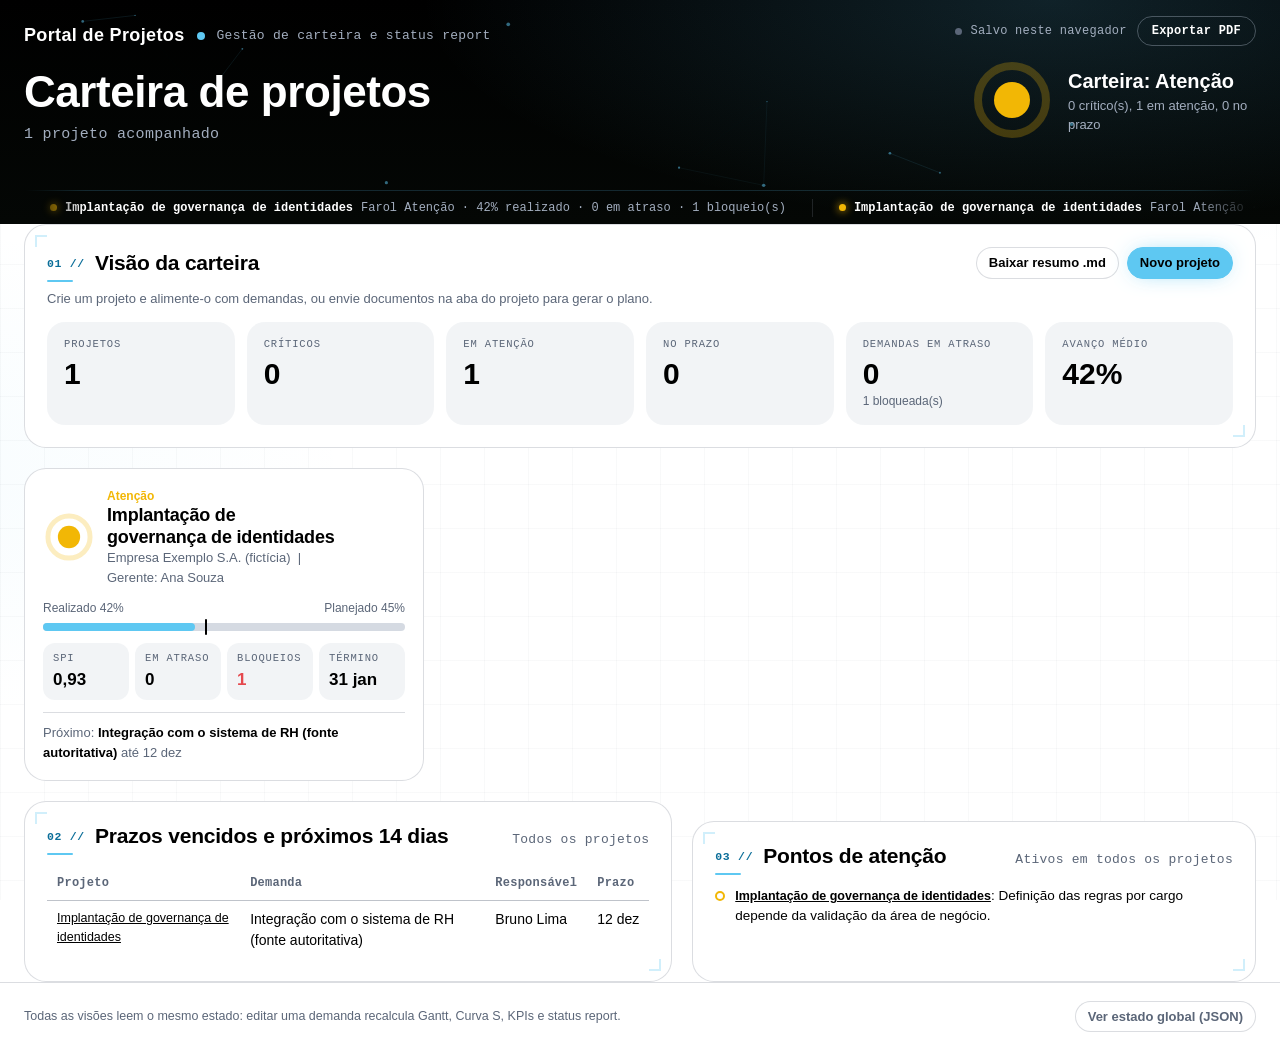
==== index.html @ 48d50d62 "Primeira versão do portfólio" ====
<!doctype html>
<html lang="pt-BR">
<head>
<meta charset="utf-8">
<meta name="viewport" content="width=device-width, initial-scale=1, viewport-fit=cover">
<title>Portal de Projetos</title>
<link rel="stylesheet" href="../assets/fonts/fonts.css">
<style>
:root{
  --accent:#5EC8F2; --ink:#0E1726; --paper:#FFFFFF;
  --g900:#1A2536; --g600:#5B6678; --g300:#A3AEBF;
  --warn:#F2B705; --danger:#E5484D;
  --bg:#FFFFFF; --surface:#FFFFFF; --tint:rgba(163,174,191,.14); --tint-2:rgba(163,174,191,.26);
  --line:rgba(91,102,120,.22); --text:#000000; --muted:#5B6678; --bar-rest:rgba(163,174,191,.45);
  --focus:#000000;
  --font-title:'Schibsted Grotesk',Arial,sans-serif;
  --font-body:'Overpass',Arial,sans-serif;
  box-sizing:border-box;
  padding-top:env(safe-area-inset-top,0px); padding-bottom:env(safe-area-inset-bottom,0px);
}
@media (prefers-color-scheme:dark){
  :root:not([data-theme="light"]){
    --bg:#0E1726; --surface:#1A2536; --tint:rgba(163,174,191,.08); --tint-2:rgba(163,174,191,.18);
    --line:rgba(163,174,191,.22); --text:#FFFFFF; --muted:#A3AEBF; --bar-rest:rgba(163,174,191,.28); --focus:#5EC8F2;
  }
}
:root[data-theme="dark"]{
  --bg:#0E1726; --surface:#1A2536; --tint:rgba(163,174,191,.08); --tint-2:rgba(163,174,191,.18);
  --line:rgba(163,174,191,.22); --text:#FFFFFF; --muted:#A3AEBF; --bar-rest:rgba(163,174,191,.28); --focus:#5EC8F2;
}
html{scroll-padding-top:env(safe-area-inset-top,0px)}
*,*::before,*::after{box-sizing:inherit}
body{margin:0;background:var(--bg);color:var(--text);font-family:var(--font-body);font-size:15px;line-height:1.5;-webkit-font-smoothing:antialiased}
h1,h2,h3,h4{font-family:var(--font-title);margin:0;line-height:1.15;letter-spacing:-.01em}
button,input,select,textarea{font:inherit;color:inherit}
:focus-visible{outline:2px solid var(--focus);outline-offset:2px}
img{max-width:100%}
.wrap{max-width:1360px;margin:0 auto;padding:0 24px}

/* ---------- Topbar ---------- */
.topbar{background:#0E1726;color:#fff;position:relative;overflow:hidden}
.topbar .rings{position:absolute;right:-120px;top:-150px;width:520px;height:520px;pointer-events:none;opacity:.9}
.topbar-inner{position:relative;display:grid;grid-template-columns:1fr auto;gap:24px;align-items:end;padding-top:22px}
.brandline{display:flex;align-items:center;gap:12px;font-size:13px;color:var(--g300)}
.brandline b{font-family:var(--font-title);font-size:18px;color:#fff;letter-spacing:.02em}
.brandline .dot{width:8px;height:8px;border-radius:50%;background:var(--accent)}
.proj-title{font-size:clamp(26px,3.6vw,44px);font-weight:700;margin-top:18px;max-width:22ch}
.proj-client{color:var(--g300);margin-top:6px;font-size:15px}
.health{display:flex;align-items:center;gap:14px;padding-bottom:4px}
.health svg{width:84px;height:84px;flex:none}
.health .h-label{font-family:var(--font-title);font-size:20px;font-weight:700}
.health .h-sub{font-size:13px;color:var(--g300);max-width:26ch}
.tabs{display:flex;gap:4px;margin-top:22px;position:relative}
.tab{background:none;border:0;color:var(--g300);padding:12px 18px 14px;cursor:pointer;font-family:var(--font-title);font-weight:600;font-size:15px;border-radius:14px 14px 0 0}
.tab[aria-selected="true"]{background:var(--bg);color:var(--text)}
.tab:hover:not([aria-selected="true"]){color:#fff}
.top-actions{position:absolute;right:24px;top:16px;display:flex;align-items:center;gap:10px;z-index:2;flex-wrap:wrap;justify-content:flex-end}
.sync{font-size:12px;color:var(--g300);display:flex;align-items:center;gap:8px}
.lang-sw{display:inline-flex;border:1px solid rgba(163,174,191,.4);border-radius:999px;padding:2px}
.lang-sw button{background:none;border:0;color:var(--g300);font-size:12px;font-weight:700;padding:4px 10px;border-radius:999px;cursor:pointer}
.lang-sw button[aria-pressed="true"]{background:var(--accent);color:#000}
.top-btn{background:none;border:1px solid rgba(163,174,191,.4);color:#fff;border-radius:999px;padding:5px 14px;font-size:12px;font-weight:600;cursor:pointer}
.top-btn:hover{border-color:#fff}
.top-btn:disabled{opacity:.5;cursor:wait}
html[lang="es"] .g-today::before{content:"hoy"}
.sync i{width:7px;height:7px;border-radius:50%;background:var(--g600);display:inline-block}
.sync.ok i{background:var(--accent)} .sync.busy i{background:var(--warn)}

/* ---------- Layout ---------- */
main{padding:28px 0 64px}
.panel{background:var(--surface);border:1px solid var(--line);border-radius:22px;padding:22px}
.panel + .panel,.row + .panel,.panel + .row,.row + .row{margin-top:20px}
.row{display:grid;gap:20px}
.row.two{grid-template-columns:minmax(0,1.15fr) minmax(0,1fr)}
.row.tab2{grid-template-columns:minmax(0,1fr) minmax(0,1.05fr);align-items:start}
.p-head{display:flex;align-items:baseline;justify-content:space-between;gap:12px;flex-wrap:wrap;margin-bottom:16px}
.p-head h2{font-size:21px;font-weight:700}
.p-head p{margin:0;color:var(--muted);font-size:13px}
.muted{color:var(--muted)}
.small{font-size:13px}
[hidden]{display:none!important}

/* ---------- Form bits ---------- */
.btn{display:inline-flex;align-items:center;gap:8px;border-radius:999px;border:1px solid var(--line);background:var(--surface);padding:8px 16px;cursor:pointer;font-weight:600;font-size:14px;white-space:nowrap}
.btn:hover{border-color:var(--text)}
.btn.primary{background:var(--accent);border-color:var(--accent);color:#000}
.btn.primary:hover{filter:brightness(.95)}
.btn.dark{background:var(--text);color:var(--bg);border-color:var(--text)}
.btn:disabled{opacity:.5;cursor:not-allowed}
.btn.sm{padding:5px 12px;font-size:13px}
.icon-btn{border:0;background:none;cursor:pointer;color:var(--muted);width:30px;height:30px;border-radius:50%;display:inline-grid;place-items:center}
.icon-btn:hover{background:var(--tint-2);color:var(--text)}
.field{display:flex;flex-direction:column;gap:4px;font-size:12px;color:var(--muted)}
.ctl{border:1px solid var(--line);background:var(--surface);border-radius:12px;padding:7px 10px;font-size:14px;min-width:0;color:var(--text)}
select.ctl{padding-right:28px}
.cell{border:1px solid transparent;background:transparent;border-radius:10px;padding:6px 8px;width:100%;min-width:0;font-size:14px;color:var(--text)}
.cell:hover{border-color:var(--line)}
.cell:focus{border-color:var(--text);background:var(--surface);outline:none}
input[type=date].cell{min-width:132px}
.chips{display:flex;gap:6px;flex-wrap:wrap}
.chip{border:1px solid var(--line);border-radius:999px;padding:5px 12px;background:none;cursor:pointer;font-size:13px;display:inline-flex;gap:8px;align-items:center}
.chip b{font-weight:700}
.chip[aria-pressed="true"]{background:var(--text);color:var(--bg);border-color:var(--text)}
.filters{display:flex;gap:10px;flex-wrap:wrap;align-items:flex-end;margin-bottom:14px}
.filters .ctl{min-width:150px}
.check{display:inline-flex;gap:8px;align-items:center;font-size:13px;cursor:pointer}
.check input{accent-color:var(--accent);width:16px;height:16px}

/* ---------- Avatar (semicírculo) ---------- */
.av{width:34px;height:19px;border-radius:17px 17px 0 0;background:var(--accent);color:#000;display:inline-grid;place-items:end center;font-size:9.5px;font-weight:700;padding-bottom:1px;flex:none;letter-spacing:.02em}
.av.alt1{background:var(--text);color:var(--bg)} .av.alt2{background:var(--g300);color:#000} .av.alt3{background:var(--g600);color:#fff}
.who{display:flex;align-items:flex-end;gap:6px}

/* ---------- Project info ---------- */
.info-grid{display:grid;grid-template-columns:repeat(2,minmax(0,1fr));gap:10px 16px}
.info-grid .full{grid-column:1/-1}
.info-grid textarea.cell{resize:vertical;min-height:64px;line-height:1.45}
.metrics{margin-top:18px;border-top:1px solid var(--line);padding-top:14px}
.metrics h3{font-size:15px;margin-bottom:8px}
.m-row{display:grid;grid-template-columns:minmax(0,1.6fr) minmax(0,.8fr) minmax(0,.8fr) 30px;gap:6px;align-items:center}
.m-row.head{font-size:12px;color:var(--muted);padding:0 8px}

/* ---------- KPIs ---------- */
.kpis{display:grid;grid-template-columns:repeat(3,minmax(0,1fr));gap:12px}
.kpi{background:var(--tint);border-radius:18px;padding:14px 16px;position:relative;overflow:hidden}
.kpi .v{font-family:var(--font-title);font-size:30px;font-weight:700;line-height:1.1;margin-top:4px}
.kpi .l{font-size:13px;color:var(--muted)}
.kpi .s{font-size:12px;color:var(--muted);margin-top:2px}
.kpi.alert .v{color:var(--danger)}
.reasons{margin:16px 0 0;padding:0;list-style:none;display:grid;gap:6px;font-size:13.5px}
.reasons li{display:flex;gap:10px;align-items:flex-start}
.reasons li::before{content:"";width:10px;height:10px;border-radius:50%;border:2px solid currentColor;margin-top:5px;flex:none;color:var(--muted)}
.reasons li.r2::before{color:var(--danger)} .reasons li.r1::before{color:var(--warn)} .reasons li.r0::before{color:var(--accent)}

/* ---------- Status narrative ---------- */
.narr{display:grid;grid-template-columns:repeat(3,minmax(0,1fr));gap:14px}
.narr section{border-radius:18px;padding:16px;background:var(--tint)}
.narr h3{font-size:16px;display:flex;align-items:center;gap:8px;margin-bottom:8px}
.narr h3 .n{font-size:13px;font-family:var(--font-body);color:var(--muted);font-weight:500}
.narr ul{margin:0;padding-left:18px;display:grid;gap:5px;font-size:14px}
.narr p{margin:0 0 8px;font-size:14px}
.tagdot{width:10px;height:10px;border-radius:50%;display:inline-block;flex:none}

/* ---------- Roadmap ---------- */
.roadmap{display:flex;gap:0;overflow-x:auto;padding:4px 2px 8px}
.phase{flex:1 0 150px;display:flex;flex-direction:column;align-items:center;text-align:center;position:relative;padding:0 8px}
.phase::before{content:"";position:absolute;top:38px;left:0;right:0;height:2px;background:var(--line);z-index:0}
.phase:first-child::before{left:50%} .phase:last-child::before{right:50%}
.phase svg{width:78px;height:78px;position:relative;z-index:1;background:var(--surface);border-radius:50%}
.phase h4{font-size:15px;margin-top:8px}
.phase .d{font-size:12px;color:var(--muted)}

/* ---------- Table ---------- */
.tbl-wrap{overflow-x:auto;border:1px solid var(--line);border-radius:18px}
table.dem{width:100%;border-collapse:collapse;min-width:0;table-layout:fixed}
/* Tabela de demandas ajustada à largura do quadro, sem rolagem horizontal */
.dem th:nth-child(1){width:26%}.dem th:nth-child(2){width:14%}.dem th:nth-child(3){width:10%}.dem th:nth-child(4){width:10%}.dem th:nth-child(5){width:10%}.dem th:nth-child(6){width:11%}.dem th:nth-child(7){width:12%}.dem th:nth-child(8){width:7%}
.dem td,.dem td.td-title{min-width:0!important;width:auto}
.dem th{white-space:normal}
.dem .cell{padding:6px 5px}
.dem input[type=date].cell{min-width:0;width:100%;padding:6px 2px;font-size:12.5px}
.dem .st{width:100%;padding-right:20px;font-size:12px}
.dem .prog{gap:5px}.dem .prog input{width:50px;flex:none;-moz-appearance:textfield}.dem .bar{min-width:20px}
.dem input[type=number]::-webkit-inner-spin-button,.dem input[type=number]::-webkit-outer-spin-button{-webkit-appearance:none;margin:0}
@media (max-width:1250px){.dem .prog .bar{display:none}.dem .st{font-size:11px;padding-left:8px;padding-right:16px}.dem input[type=date].cell{font-size:11.5px}.dem .who .av{display:none}.dem th:nth-child(1){width:25%}.dem th:nth-child(7){width:9%}.dem th:nth-child(6){width:12%}.dem th:nth-child(2){width:15%}}
.dem .who{gap:4px}.dem .who .av{width:28px;height:16px;font-size:8.5px}
.dem .peso{padding-left:2px}.dem .peso input{width:44px}
.blk-since .blk-date{width:100%!important}
.dem td.td-act{width:auto}
.td-act .add-kid,.td-act .cmt-btn{padding:3px 6px;font-size:11px;white-space:nowrap}
.tbl-wrap{overflow-x:hidden}
@media (max-width:900px){.tbl-wrap{overflow-x:auto}table.dem{min-width:900px}}
.dem td.td-title{min-width:380px;width:36%}
.title-wrap{display:flex;align-items:flex-start;gap:4px}
.title-wrap .title-cell{flex:1}
.tog{border:0;background:none;cursor:pointer;color:var(--text);font-size:14px;width:24px;height:30px;flex:none;border-radius:8px}
.tog:hover{background:var(--tint-2)}
.kid-mark{color:var(--muted);font-size:14px;padding:6px 2px 0 22px;flex:none}
.dem tr.kid td{background:var(--tint)}
.dem tr.mom .title-cell{font-weight:700}
.prog-ro{font-weight:700;min-width:62px;padding:6px 8px}
.peso{display:flex;align-items:center;gap:4px;font-size:12px;color:var(--muted);margin-top:4px;padding-left:8px}
.peso input{width:58px;padding:3px 6px}
.dem td.td-act{white-space:nowrap;width:1%}
.td-act .add-kid,.td-act .icon-btn,.td-act .cmt-btn{display:flex;margin:2px 0 2px auto}
.cmt-btn{padding:3px 9px;font-size:12px}
.cmt-btn.has-block{border-color:var(--danger);color:var(--danger)}
.dlg-cmt{width:min(640px,94vw)}
.dlg-cmt h3{font-size:18px;margin:2px 0}
.cmt-list{list-style:none;margin:0;padding:0;display:grid;gap:10px}
.cmt{border:1px solid var(--line);border-radius:14px;padding:10px 12px;position:relative}
.cmt.bloqueio{border-color:var(--danger)}
.cmt-top{display:flex;gap:10px;align-items:center;font-size:12px;color:var(--muted);flex-wrap:wrap}
.cmt-top .icon-btn{margin-left:auto;width:26px;height:26px}
.cmt.andamento .cmt-tag{border-color:var(--accent)}
.cmt.bloqueio .cmt-tag{border-color:var(--danger);color:var(--danger)}
.cmt p{margin:6px 0 0;font-size:14px;word-break:break-word}
.cmt-form{padding:14px 20px;border-top:1px solid var(--line);display:grid;gap:10px}
.cmt-row{display:flex;gap:10px;align-items:flex-end;flex-wrap:wrap}
.sr-only{position:absolute;width:1px;height:1px;overflow:hidden;clip:rect(0 0 0 0);white-space:nowrap}
.cmt-attach{display:flex;flex-wrap:wrap;gap:8px;align-items:center}
.att-pick{position:relative;cursor:pointer}
.att-pending{list-style:none;margin:0;padding:0;display:flex;flex-wrap:wrap;gap:6px;width:100%}
.att-pending li{display:flex;align-items:center;gap:6px;background:var(--tint);border-radius:999px;padding:2px 4px 2px 10px;font-size:12px}
.att-pending .icon-btn{width:22px;height:22px}
.att-list{list-style:none;margin:8px 0 0;padding:0;display:flex;flex-wrap:wrap;gap:8px}
.att-list li{display:flex;flex-direction:column;gap:4px;max-width:220px}
.att-list img{max-width:220px;max-height:130px;border-radius:10px;object-fit:cover;border:1px solid var(--line)}
.att{display:flex;gap:6px;align-items:center;border:1px solid var(--line);background:var(--surface);border-radius:999px;padding:4px 10px;font-size:12px;cursor:pointer;color:var(--text);max-width:220px}
.att span{overflow:hidden;text-overflow:ellipsis;white-space:nowrap}
.att small{color:var(--muted);flex:none}
.att:hover{border-color:var(--text)}
.add-kid{padding:3px 9px;font-size:12px;margin-right:2px}
.cell:disabled,.st:disabled{opacity:.85;cursor:not-allowed}
.g-bar.parent{top:15px;height:12px;background:var(--text);cursor:default}
.g-bar.parent .fill{background:var(--accent)}
.g-bar.parent .txt{display:none}
.g-lab.kid{padding-left:4px}
.g-lab.kid .kid-mark{padding:0 2px 0 6px}
.g-lab.mom span{font-weight:700}
.title-cell{resize:none;overflow:hidden;line-height:1.4;white-space:pre-wrap;word-break:break-word;display:block;min-height:34px;font-weight:600}
.dem th{font-size:12px;color:var(--muted);font-weight:600;text-align:left;padding:10px 10px;border-bottom:1px solid var(--line);background:var(--tint);white-space:nowrap}
.dem th button{background:none;border:0;padding:0;cursor:pointer;color:inherit;font-weight:inherit;display:inline-flex;gap:4px;align-items:center}
.dem td{padding:4px 4px;border-bottom:1px solid var(--line);vertical-align:middle}
.dem tr:last-child td{border-bottom:0}
.dem tr.flash td{animation:flash 1.4s ease}
@keyframes flash{0%{background:rgba(94,200,242,.28)}100%{background:transparent}}
.st{border-radius:999px;border:1px solid var(--line);padding:5px 26px 5px 12px;font-size:13px;font-weight:600;background:var(--surface);color:var(--text);cursor:pointer}
.st.done{background:var(--accent);border-color:var(--accent);color:#000}
.st.doing{background:var(--text);border-color:var(--text);color:var(--bg)}
.st.backlog{background:transparent;border-style:dashed}
.st.blocked{background:transparent;border-color:var(--danger);color:var(--danger)}
.prog{display:flex;align-items:center;gap:8px}
.prog input{width:62px}
.bar{height:6px;border-radius:6px;background:var(--bar-rest);flex:1;min-width:50px;overflow:hidden}
.bar i{display:block;height:100%;background:var(--accent);border-radius:6px}
.late{font-size:11px;color:var(--danger);font-weight:700;padding-left:8px;white-space:nowrap}
.empty{padding:28px;text-align:center;color:var(--muted)}

/* ---------- Gantt ---------- */
.gantt{display:grid;grid-template-columns:240px minmax(0,1fr);border:1px solid var(--line);border-radius:18px;overflow:hidden}
.g-labels{border-right:1px solid var(--line);background:var(--surface)}
.g-hd{height:48px;border-bottom:1px solid var(--line);background:var(--tint);display:flex;align-items:flex-end;padding:0 12px 8px;font-size:12px;color:var(--muted)}
.g-lab{height:42px;display:flex;align-items:center;gap:8px;padding:0 12px;border-bottom:1px solid var(--line);font-size:13.5px;overflow:hidden}
.g-lab span{white-space:nowrap;overflow:hidden;text-overflow:ellipsis}
.g-scroll{overflow-x:auto;position:relative}
.g-canvas{position:relative}
.g-months{height:48px;position:relative;border-bottom:1px solid var(--line);background:var(--tint)}
.g-month{position:absolute;top:0;bottom:0;border-left:1px solid var(--line);font-size:12px;padding:8px 8px 0;color:var(--muted);white-space:nowrap;text-transform:lowercase}
.g-week{position:absolute;bottom:0;font-size:10.5px;color:var(--muted);transform:translateX(-50%);padding-bottom:6px}
.g-rows{position:relative}
.g-grid{pointer-events:none;position:absolute;top:0;bottom:0;width:1px;background:var(--line);opacity:.6}
.g-today{position:absolute;top:0;bottom:0;width:2px;pointer-events:none;background:var(--accent);z-index:3}
.g-today::before{content:"hoje";position:absolute;top:-2px;left:6px;font-size:11px;font-weight:700;color:var(--text);background:var(--accent);border-radius:8px;padding:0 6px}
.g-row{height:42px;position:relative;border-bottom:1px solid var(--line)}
.g-bar{position:absolute;top:9px;height:24px;border-radius:12px;background:var(--bar-rest);cursor:grab;touch-action:none;display:flex;align-items:center;overflow:visible;z-index:2;user-select:none}
.g-bar:active{cursor:grabbing}
.g-bar .fill{position:absolute;left:0;top:0;bottom:0;background:var(--accent);border-radius:12px}
.g-bar .txt{position:relative;font-size:11.5px;font-weight:700;padding:0 10px;white-space:nowrap;color:#000;pointer-events:none}
.g-bar.backlog{background:transparent;border:1.5px dashed var(--g600)}
.g-bar.backlog .txt{color:var(--text)}
.g-bar.blocked{background:repeating-linear-gradient(135deg,rgba(229,72,77,.22) 0 6px,transparent 6px 12px);border:1.5px solid var(--danger)}
.g-bar.doing .txt{color:var(--text)}
.g-bar .out{position:absolute;left:100%;margin-left:8px;font-size:11.5px;color:var(--muted);white-space:nowrap;pointer-events:none}
.g-bar .h{position:absolute;top:0;bottom:0;width:10px;cursor:ew-resize;z-index:2}
.g-bar .h.l{left:-3px} .g-bar .h.r{right:-3px}
.g-bar:hover .h::after,.g-bar:focus-visible .h::after{content:"";position:absolute;top:6px;bottom:6px;left:4px;width:2px;border-radius:2px;background:var(--text)}
.g-bar.late::after{content:"";position:absolute;right:-5px;top:-3px;width:10px;height:10px;border-radius:50%;background:var(--danger);border:2px solid var(--surface)}
.g-tip{position:fixed;z-index:50;background:#000;color:#fff;font-size:12px;padding:6px 10px;border-radius:10px;pointer-events:none;white-space:nowrap}
.legend{display:flex;gap:16px;flex-wrap:wrap;font-size:12px;color:var(--muted);margin-top:12px}
.legend span{display:inline-flex;align-items:center;gap:6px}
.legend i{width:22px;height:10px;border-radius:6px;display:inline-block}

/* ---------- S curve ---------- */
.scurve-wrap{display:grid;grid-template-columns:minmax(0,1fr) 220px;gap:20px;align-items:stretch}
.scurve{position:relative}
.scurve svg{width:100%;height:auto;display:block}
.sc-side{display:flex;flex-direction:column;gap:10px}
.sc-tip{position:absolute;pointer-events:none;background:#000;color:#fff;border-radius:12px;padding:8px 12px;font-size:12px;white-space:nowrap;transform:translate(-50%,-110%)}

/* ---------- Tab 2 ---------- */
.drop{border:1.5px dashed var(--g600);border-radius:18px;padding:18px;text-align:center;display:block;cursor:pointer;background:var(--tint)}
.drop.over{border-color:var(--accent);background:rgba(94,200,242,.1)}
.drop strong{font-family:var(--font-title);font-size:16px;display:block}
.drop input{position:absolute;width:1px;height:1px;opacity:0}
textarea.ctl{width:100%;min-height:120px;resize:vertical;line-height:1.45}
.queue{list-style:none;margin:10px 0 0;padding:0;display:grid;gap:6px}
.queue li{display:flex;align-items:center;gap:10px;background:var(--tint);border-radius:12px;padding:6px 6px 6px 12px;font-size:13px}
.queue li span{flex:1;overflow:hidden;text-overflow:ellipsis;white-space:nowrap}
.ing-actions{display:flex;gap:10px;align-items:center;flex-wrap:wrap;margin-top:12px}
.ing-status{font-size:13px;color:var(--muted)}
.review{margin-top:16px;border:1px solid var(--text);border-radius:18px;padding:16px}
.review h3{font-size:16px;margin-bottom:4px}
.review h4{font-size:13px;color:var(--muted);font-family:var(--font-body);font-weight:600;margin:14px 0 6px}
.rv-item{display:flex;gap:10px;align-items:flex-start;padding:6px 0;font-size:14px}
.rv-item input{margin-top:4px;accent-color:var(--accent);width:16px;height:16px;flex:none}
.rv-item small{display:block;color:var(--muted);font-size:12.5px}

.timeline{list-style:none;margin:0;padding:0;position:relative}
.timeline::before{content:"";position:absolute;left:7px;top:6px;bottom:6px;width:2px;background:var(--line)}
.tl{position:relative;padding:0 0 18px 30px}
.tl::before{content:"";position:absolute;left:0;top:4px;width:16px;height:16px;border-radius:50%;border:2px solid var(--text);background:var(--surface);box-shadow:0 0 0 3px var(--surface)}
.tl.sistema::before{border-color:var(--g300);width:12px;height:12px;left:2px;top:6px}
.tl.ata::before,.tl.relatorio::before,.tl.contrato::before{border-color:var(--accent);background:radial-gradient(circle,var(--accent) 0 3px,var(--surface) 3.5px)}
.tl-top{display:flex;gap:8px;align-items:center;flex-wrap:wrap;font-size:12.5px;color:var(--muted)}
.pill{border-radius:999px;border:1px solid var(--line);padding:1px 9px;font-size:11.5px;font-weight:600;color:var(--text)}
.tl h4{font-size:15.5px;margin:4px 0 2px}
.tl p{margin:0;font-size:14px}
.tl ul{margin:6px 0 0;padding-left:18px;font-size:13.5px;color:var(--muted)}
.tl .icon-btn{position:absolute;right:0;top:0;opacity:0}
.tl:hover .icon-btn,.tl .icon-btn:focus-visible{opacity:1}
.tl-sys p{font-size:13px;color:var(--muted)}

.report{position:sticky;top:16px}
.rp-head{border-radius:18px;background:#000;color:#fff;padding:18px 20px;position:relative;overflow:hidden}
.rp-head h3{font-size:22px;font-weight:700;max-width:24ch}
.rp-head .meta{font-size:13px;color:var(--g300);margin-top:6px}
.rp-head svg.rings{position:absolute;right:-60px;top:-60px;width:220px;height:220px;opacity:.8}
.rp-head .farol{display:inline-flex;align-items:center;gap:8px;margin-top:12px;font-weight:700;font-size:14px;position:relative}
.rp-mod{margin-top:14px;border:1px solid var(--line);border-radius:18px;padding:14px 16px}
.rp-mod-h{display:flex;align-items:center;justify-content:space-between;gap:10px;margin-bottom:6px}
.rp-mod-h h4{font-size:16px}
.rp-edit{outline:none;font-size:14px;border-radius:10px;padding:4px 6px;margin:0 -6px}
.rp-edit:focus{background:var(--tint)}
.rp-edit ul{margin:0;padding-left:18px;display:grid;gap:4px}
.rp-edit p{margin:0}
.badge{font-size:11.5px;border-radius:999px;padding:2px 9px;background:var(--tint-2);color:var(--muted);font-weight:600}
.badge.edited{background:var(--warn);color:#000}
.linkbtn{background:none;border:0;padding:0;color:var(--text);text-decoration:underline;cursor:pointer;font-size:12.5px}

dialog{border:1px solid var(--line);border-radius:22px;padding:0;background:var(--surface);color:var(--text);width:min(760px,92vw);max-height:84vh}
dialog::backdrop{background:rgba(0,0,0,.55)}
.dlg-h{display:flex;justify-content:space-between;align-items:center;padding:16px 20px;border-bottom:1px solid var(--line)}
.dlg-b{padding:16px 20px;overflow:auto;max-height:60vh}
.dlg-b pre{margin:0;font-size:12px;line-height:1.5;white-space:pre-wrap;word-break:break-word}
.dlg-f{padding:12px 20px;border-top:1px solid var(--line);display:flex;gap:10px;justify-content:space-between;flex-wrap:wrap}
footer.foot{border-top:1px solid var(--line);padding:18px 0;font-size:12.5px;color:var(--muted)}
footer.foot .wrap{display:flex;justify-content:space-between;gap:12px;flex-wrap:wrap;align-items:center}
.toast{position:fixed;left:50%;bottom:calc(20px + env(safe-area-inset-bottom,0px));transform:translateX(-50%);background:#000;color:#fff;border-radius:999px;padding:10px 18px;font-size:14px;z-index:60;display:flex;gap:10px;align-items:center}
.toast i{width:8px;height:8px;border-radius:50%;background:var(--accent)}

/* ---------- Carteira ---------- */
.topbar:has(#proj-tabs[hidden]) .topbar-inner{padding-bottom:28px}
.pcard .cli{white-space:pre-wrap}
.crumbs{display:flex;align-items:center;gap:10px;margin-bottom:14px;flex-wrap:wrap}
.crumbs:empty{display:none}
.crumb-back{background:none;border:1px solid rgba(163,174,191,.4);color:#fff;border-radius:999px;padding:5px 14px;font-size:13px;cursor:pointer}
.crumb-back:hover{border-color:#fff}
.crumb-sel{background:#1A2536;color:#fff;border:1px solid rgba(163,174,191,.4);border-radius:999px;padding:5px 30px 5px 12px;font-size:13px;max-width:320px}
.pf-kpis{display:grid;grid-template-columns:repeat(6,minmax(0,1fr));gap:12px}
.pf-head{display:flex;justify-content:space-between;align-items:center;gap:12px;flex-wrap:wrap;margin-bottom:16px}
.pf-head h2{font-size:21px;font-weight:700}
.pf-grid{display:grid;grid-template-columns:repeat(auto-fill,minmax(320px,1fr));gap:16px}
.pcard{box-sizing:border-box;cursor:pointer;display:flex;flex-direction:column;gap:12px;background:var(--surface);border:1px solid var(--line);border-radius:22px;padding:18px;position:relative;overflow:hidden}
.pcard:hover{border-color:var(--text)}
.pcard:focus-within{border-color:var(--text)}
.pcard.armed{border-color:var(--danger)}
.pcard-title{all:unset;cursor:pointer;font:inherit}
.pcard-title:focus-visible{outline:2px solid var(--focus);outline-offset:3px;border-radius:6px}
.pcard-del{position:absolute;top:14px;right:14px;border:1px solid var(--line);background:var(--surface);color:var(--muted);border-radius:999px;padding:3px 11px;font-size:12px;font-weight:600;cursor:pointer;opacity:0;transition:opacity .15s}
.pcard:hover .pcard-del,.pcard:focus-within .pcard-del,.pcard-del.on{opacity:1}
.pcard-del:hover{border-color:var(--danger);color:var(--danger)}
.pcard-del.on{background:var(--danger);border-color:var(--danger);color:#fff}
.pcard-warn{font-size:13px;color:var(--danger);background:rgba(229,72,77,.08);border-radius:12px;padding:8px 10px}
@media (hover:none){.pcard-del{opacity:1}}
.pcard .top{display:flex;gap:12px;align-items:center;padding-right:70px}
.pcard .top svg{flex:none}
.pcard h3{font-size:18px;font-weight:700;line-height:1.2}
.pcard .cli{font-size:13px;color:var(--muted)}
.pcard .flabel{font-size:12px;font-weight:700}
.pbar{position:relative;height:8px;border-radius:8px;background:var(--bar-rest)}
.pbar i{position:absolute;left:0;top:0;bottom:0;border-radius:8px;background:var(--accent)}
.pbar b{position:absolute;top:-4px;bottom:-4px;width:2px;background:var(--text);border-radius:2px}
.pstats{display:grid;grid-template-columns:repeat(4,minmax(0,1fr));gap:6px}
.pstats div{background:var(--tint);border-radius:12px;padding:8px 10px}
.pstats small{display:block;font-size:11px;color:var(--muted)}
.pstats strong{font-family:var(--font-title);font-size:17px}
.pstats .alert strong{color:var(--danger)}
.pnext{font-size:13px;color:var(--muted);border-top:1px solid var(--line);padding-top:10px}
.pnext b{color:var(--text);font-weight:600}
.newform{display:flex;gap:10px;flex-wrap:wrap;align-items:flex-end;background:var(--tint);border-radius:18px;padding:14px;margin-bottom:16px}
.pf-table{width:100%;border-collapse:collapse;font-size:14px}
.pf-table th{text-align:left;font-size:12px;color:var(--muted);font-weight:600;padding:8px 10px;border-bottom:1px solid var(--line)}
.pf-table td{padding:8px 10px;border-bottom:1px solid var(--line);vertical-align:top}
.pf-table tr:last-child td{border-bottom:0}
.pf-table .linkbtn{text-align:left}
.danger-zone{margin-top:16px;padding-top:12px;border-top:1px solid var(--line);display:flex;justify-content:flex-end}
@media (max-width:1080px){.pf-kpis{grid-template-columns:repeat(3,minmax(0,1fr))}}
@media (max-width:1080px){
  .row.two,.row.tab2{grid-template-columns:1fr}
  .report{position:static}
  .scurve-wrap{grid-template-columns:1fr}
  .sc-side{flex-direction:row;flex-wrap:wrap}
  .sc-side .kpi{flex:1 1 140px}
}
@media (max-width:720px){
  .wrap{padding:0 16px}
  .topbar-inner{grid-template-columns:1fr}
  .kpis{grid-template-columns:repeat(2,minmax(0,1fr))}
  .narr{grid-template-columns:1fr}
  .info-grid{grid-template-columns:1fr}
  .gantt{grid-template-columns:150px minmax(0,1fr)}
  .top-actions{position:static;justify-content:flex-start;margin-bottom:10px}
  .panel{padding:16px;border-radius:18px}
}
@media (prefers-reduced-motion:reduce){*{animation:none!important;transition:none!important}}
@media print{
  .topbar,.no-print,#tab-overview,.ing-col,footer.foot{display:none!important}
  #tab-history{display:block!important}
  .row.tab2{grid-template-columns:1fr}
  .report{position:static}
  body{background:#fff;color:#000}
}
/* =================== Visual tecnológico =================== */
:root{--grid:rgba(91,102,120,.07);--glow:rgba(94,200,242,.35);--accent-text:#0B6E99;--font-mono:'JetBrains Mono',ui-monospace,SFMono-Regular,Menlo,Consolas,monospace}
@media (prefers-color-scheme:dark){:root:not([data-theme="light"]){--grid:rgba(94,200,242,.055);--accent-text:#5EC8F2}}
:root[data-theme="dark"]{--grid:rgba(94,200,242,.055);--accent-text:#5EC8F2}
body{background:radial-gradient(1100px 520px at 92% -6%,rgba(94,200,242,.10),transparent 60%),radial-gradient(800px 420px at -10% 45%,rgba(94,200,242,.05),transparent 60%),var(--bg);background-attachment:fixed}
body::before{content:"";position:fixed;inset:0;pointer-events:none;z-index:0;background-image:linear-gradient(var(--grid) 1px,transparent 1px),linear-gradient(90deg,var(--grid) 1px,transparent 1px);background-size:44px 44px;-webkit-mask-image:radial-gradient(ellipse at 50% 0%,#000 25%,transparent 85%);mask-image:radial-gradient(ellipse at 50% 0%,#000 25%,transparent 85%);animation:gridDrift 40s linear infinite}
@keyframes gridDrift{to{background-position:44px 44px,44px 44px}}
main,footer.foot{position:relative;z-index:1}
/* Topo */
.topbar{z-index:2;background:radial-gradient(900px 320px at 82% 0%,rgba(94,200,242,.17),transparent 70%),linear-gradient(180deg,#000 0%,#040705 100%)}
.fx-net{position:absolute;inset:0;width:100%;height:100%;pointer-events:none;opacity:.6}
.topbar::after{content:"";position:absolute;left:0;right:0;top:0;height:2px;background:linear-gradient(90deg,transparent,var(--accent),transparent);pointer-events:none;opacity:0;animation:sweep 7s ease-in-out infinite}
@keyframes sweep{0%{transform:translateY(0);opacity:0}8%{opacity:.85}55%{transform:translateY(260px);opacity:.35}62%,100%{transform:translateY(260px);opacity:0}}
.topbar .rings{animation:spin 90s linear infinite;transform-origin:50% 50%}
.topbar .rings circle:nth-child(2n){stroke-dasharray:3 9}
@keyframes spin{to{transform:rotate(360deg)}}
.health svg circle,.pcard .top svg circle{transform-box:fill-box;transform-origin:center;animation:ripple 2.8s ease-out infinite}
.health svg circle:nth-child(2),.pcard .top svg circle:nth-child(2){animation-delay:.35s}
.health svg circle:nth-child(3),.pcard .top svg circle:nth-child(3){animation-delay:.7s}
.health svg circle:nth-child(4),.pcard .top svg circle:nth-child(4){animation:core 2.8s ease-in-out infinite}
@keyframes ripple{0%{transform:scale(.86);opacity:.25}45%{opacity:1}100%{transform:scale(1.05);opacity:.3}}
@keyframes core{50%{opacity:.75}}
.brandline .dot{animation:dotPulse 2s infinite}
@keyframes dotPulse{0%{box-shadow:0 0 0 0 rgba(94,200,242,.65)}70%{box-shadow:0 0 0 9px rgba(94,200,242,0)}100%{box-shadow:0 0 0 0 rgba(94,200,242,0)}}
.proj-title{background:linear-gradient(90deg,#fff 0%,#fff 42%,var(--accent) 50%,#fff 58%,#fff 100%);background-size:260% 100%;-webkit-background-clip:text;background-clip:text;color:transparent;-webkit-text-fill-color:transparent;animation:shine 8s linear infinite}
@keyframes shine{0%{background-position:110% 0}100%{background-position:-160% 0}}
.sync,.proj-client,.brandline span:last-child,.p-head p,.g-month,.g-week,.tl-top,.kpi .l,.pstats small,.dem th,.pf-table th,.legend,.crumb-back,.top-btn,.lang-sw button{font-family:var(--font-mono);letter-spacing:.02em}
.kpi .l,.pstats small{text-transform:uppercase;font-size:10.5px;letter-spacing:.08em}
.tab{position:relative}
.tab[aria-selected="true"]::before{content:"";position:absolute;left:16px;right:16px;top:0;height:2px;border-radius:2px;background:var(--accent);box-shadow:0 0 12px var(--accent)}
/* Ticker */
.ticker{position:relative;margin-top:16px;border-top:1px solid rgba(94,200,242,.18);overflow:hidden;height:34px;font-family:var(--font-mono);font-size:12px;color:var(--g300);-webkit-mask-image:linear-gradient(90deg,transparent,#000 5%,#000 95%,transparent);mask-image:linear-gradient(90deg,transparent,#000 5%,#000 95%,transparent)}
.ticker:empty{display:none}
.ticker-track{display:inline-flex;white-space:nowrap;align-items:center;height:100%;animation:tick var(--tk-dur,40s) linear infinite}
.ticker:hover .ticker-track{animation-play-state:paused}
.tk-item{display:inline-flex;align-items:center;gap:8px;padding:0 26px;border-right:1px solid rgba(163,174,191,.18)}
.tk-item b{color:#fff;font-weight:600}
.tk-dot{width:7px;height:7px;border-radius:50%;display:inline-block;flex:none}
.tk-dot.l0{background:var(--accent);box-shadow:0 0 8px var(--accent)}
.tk-dot.l1{background:var(--warn);box-shadow:0 0 8px var(--warn)}
.tk-dot.l2{background:var(--danger);box-shadow:0 0 8px var(--danger);animation:blink 1.4s steps(2,end) infinite}
@keyframes blink{50%{opacity:.35}}
@keyframes tick{to{transform:translateX(-50%)}}
/* Painéis */
main{counter-reset:sec}
#tab-overview .panel > .p-head h2::before,#tab-history .panel > .p-head h2::before,#view-portfolio .pf-head h2::before,#view-portfolio .panel > .p-head h2::before{counter-increment:sec;content:counter(sec,decimal-leading-zero) " //";font-family:var(--font-mono);font-size:11.5px;font-weight:600;color:var(--accent-text);margin-right:10px;vertical-align:3px;letter-spacing:.06em}
.p-head h2,.pf-head h2{position:relative}
.p-head h2::after,.pf-head h2::after{content:"";position:absolute;left:0;bottom:-7px;height:2px;width:26px;border-radius:2px;background:var(--accent);transition:width .45s cubic-bezier(.2,.7,.2,1)}
.panel:hover .p-head h2::after,.panel:hover .pf-head h2::after{width:72px}
.panel{background:color-mix(in srgb,var(--surface) 88%,transparent);-webkit-backdrop-filter:blur(10px);backdrop-filter:blur(10px);transition:border-color .35s,box-shadow .35s}
.panel:hover{border-color:color-mix(in srgb,var(--accent) 45%,var(--line));box-shadow:0 0 0 1px rgba(94,200,242,.10),0 20px 50px -32px var(--glow)}
.panel::before,.panel::after{content:"";position:absolute;width:12px;height:12px;pointer-events:none;border:2px solid var(--accent);opacity:.28;transition:opacity .35s,transform .35s}
.panel::before{top:10px;left:10px;border-right:0;border-bottom:0}
.panel::after{bottom:10px;right:10px;border-left:0;border-top:0}
.panel:hover::before,.panel:hover::after{opacity:.95}
.panel:hover::before{transform:translate(-3px,-3px)}
.panel:hover::after{transform:translate(3px,3px)}
.panel{position:relative}
/* Entrada ao rolar */
.rv{opacity:0;translate:0 22px;filter:blur(3px);transition:opacity .7s cubic-bezier(.2,.7,.2,1) var(--d,0ms),translate .7s cubic-bezier(.2,.7,.2,1) var(--d,0ms),filter .7s ease var(--d,0ms),border-color .35s,box-shadow .35s,transform .25s}
.rv.in{opacity:1;translate:0 0;filter:none}
/* KPIs */
.kpi{border:1px solid transparent;transition:border-color .3s,transform .3s,box-shadow .3s}
.kpi:hover{border-color:rgba(94,200,242,.4);transform:translateY(-2px);box-shadow:0 12px 30px -20px var(--glow)}
.kpi::after{content:"";position:absolute;left:-45%;top:0;height:2px;width:45%;background:linear-gradient(90deg,transparent,var(--accent),transparent);animation:scanX 3.8s linear infinite}
.kpi:nth-child(2)::after{animation-delay:.6s}.kpi:nth-child(3)::after{animation-delay:1.2s}.kpi:nth-child(4)::after{animation-delay:1.8s}.kpi:nth-child(5)::after{animation-delay:2.4s}.kpi:nth-child(6)::after{animation-delay:3s}
.kpi.alert::after{background:linear-gradient(90deg,transparent,var(--danger),transparent)}
@keyframes scanX{to{left:100%}}
.prog-ro{font-variant-numeric:tabular-nums}
/* Barras e botões */
.bar i{position:relative;overflow:hidden}
.bar i::after{content:"";position:absolute;inset:0;background:linear-gradient(90deg,transparent,rgba(255,255,255,.55),transparent);transform:translateX(-100%);animation:shimmer 2.6s ease-in-out infinite}
@keyframes shimmer{to{transform:translateX(100%)}}
.just-opened .bar i,.just-opened .pbar i{animation:fillIn 1.1s cubic-bezier(.2,.7,.2,1) both}
@keyframes fillIn{from{width:0}}
.btn.primary{position:relative;overflow:hidden;box-shadow:0 0 22px -8px rgba(94,200,242,.9)}
.btn.primary::after{content:"";position:absolute;top:0;bottom:0;width:40%;left:-60%;background:linear-gradient(110deg,transparent,rgba(255,255,255,.65),transparent);transform:skewX(-20deg);transition:left .6s ease}
.btn.primary:hover::after{left:120%}
/* Gantt e Curva S */
.just-opened .g-bar{animation:barGrow .9s cubic-bezier(.2,.7,.2,1) both;transform-origin:left center}
@keyframes barGrow{from{transform:scaleX(0);opacity:0}}
.g-today{box-shadow:0 0 14px 2px rgba(94,200,242,.55);animation:todayPulse 2.4s ease-in-out infinite}
@keyframes todayPulse{50%{box-shadow:0 0 4px 0 rgba(94,200,242,.25)}}
.g-bar:hover{filter:drop-shadow(0 0 6px rgba(94,200,242,.55))}
.ms{position:relative;min-width:170px}
.ms:has(.ms-pop:not([hidden])){z-index:1000}
.panel:has(.ms-pop:not([hidden])),.row:has(.ms-pop:not([hidden])),.ms-host-open{z-index:1000!important;position:relative}
.ms-btn{display:flex;align-items:center;justify-content:space-between;gap:8px;width:100%;cursor:pointer;text-align:left}
.ms-btn span{overflow:hidden;text-overflow:ellipsis;white-space:nowrap}
.ms-btn i{font-style:normal;color:var(--muted);font-size:11px}
.ms-pop{position:absolute;z-index:1000;top:calc(100% + 6px);left:0;min-width:240px;max-height:300px;overflow:auto;background:var(--surface);border:1px solid var(--line);border-radius:14px;padding:6px;box-shadow:0 16px 40px -18px rgba(0,0,0,.45)}
.ms-opt{display:flex;align-items:center;gap:8px;padding:6px 8px;border-radius:8px;font-size:13px;color:var(--text);cursor:pointer}
.ms-opt:hover{background:var(--tint)}
.ms-opt input{accent-color:var(--accent);width:16px;height:16px;flex:none}
.ms-foot{display:flex;justify-content:space-between;align-items:center;gap:8px;border-top:1px solid var(--line);margin-top:4px;padding:6px 4px 2px;position:sticky;bottom:-6px;background:var(--surface)}
.g-lab .g-tog{width:20px;height:24px;font-size:12px}
.g-lab small{font-size:11px}
.g-blk{position:absolute;top:5px;bottom:5px;z-index:3;pointer-events:none;border:1.5px solid var(--danger);border-radius:8px;background:repeating-linear-gradient(135deg,rgba(229,72,77,.42) 0 5px,rgba(229,72,77,.12) 5px 10px);box-shadow:0 0 10px rgba(229,72,77,.35)}
.g-blk span{position:absolute;right:4px;top:50%;transform:translateY(-50%);font-size:10px;font-weight:800;color:#fff;background:var(--danger);border-radius:6px;padding:0 5px;line-height:15px;white-space:nowrap}
.g-blk span:empty{display:none}
.dlg-pdf{width:min(560px,94vw)}
.exporting .row.tab2{grid-template-columns:1fr!important}
.exporting .report{position:static!important}
.pdf-opts{display:grid;grid-template-columns:repeat(2,minmax(0,1fr));gap:6px}
.pdf-opt{display:flex;align-items:center;gap:10px;padding:8px 10px;border:1px solid var(--line);border-radius:12px;font-size:14px;cursor:pointer}
.pdf-opt:hover{border-color:var(--accent)}
.pdf-opt input{accent-color:var(--accent);width:16px;height:16px;flex:none}
@media (max-width:560px){.pdf-opts{grid-template-columns:1fr}}
.blk-since{display:flex;align-items:center;gap:6px;flex-wrap:wrap;margin-top:4px;font-size:11px;font-weight:700;color:var(--danger)}
.blk-since .blk-date{width:122px;min-width:0!important;padding:2px 6px;font-size:11px;font-weight:400;color:var(--muted)}
/* Roadmap: anel estático; ao passar o mouse ele se preenche de 0 até o percentual */
.phase.fill svg circle[stroke-dasharray]{animation:phaseFill 1.2s cubic-bezier(.25,.8,.25,1) both;filter:drop-shadow(0 0 5px rgba(94,200,242,.7))}
@keyframes phaseFill{from{stroke-dasharray:0 var(--c)}to{stroke-dasharray:var(--len) var(--c)}}
.sc-real{filter:drop-shadow(0 0 6px rgba(94,200,242,.5))}
.just-opened .sc-real{stroke-dasharray:1;stroke-dashoffset:1;animation:draw 1.8s cubic-bezier(.4,0,.2,1) .25s forwards}
@keyframes draw{to{stroke-dashoffset:0}}
/* Carteira */
.pcard{background:color-mix(in srgb,var(--surface) 90%,transparent);transform:perspective(900px) rotateX(var(--rx,0deg)) rotateY(var(--ry,0deg));transition:transform .25s ease,border-color .3s,box-shadow .3s}
.pcard::after{content:"";position:absolute;inset:0;border-radius:inherit;pointer-events:none;background:radial-gradient(380px circle at var(--mx,50%) var(--my,0%),rgba(94,200,242,.16),transparent 45%);opacity:0;transition:opacity .3s}
.pcard:hover::after{opacity:1}
.pcard:hover{box-shadow:0 24px 60px -32px var(--glow);border-color:rgba(94,200,242,.5)}
.just-opened .tl{animation:slideIn .6s cubic-bezier(.2,.7,.2,1) both}
.just-opened .tl:nth-child(2){animation-delay:.06s}.just-opened .tl:nth-child(3){animation-delay:.12s}.just-opened .tl:nth-child(4){animation-delay:.18s}.just-opened .tl:nth-child(5){animation-delay:.24s}.just-opened .tl:nth-child(n+6){animation-delay:.3s}
@keyframes slideIn{from{opacity:0;transform:translateX(-14px)}}
/* Exportação, impressão e movimento reduzido */
.exporting .rv{opacity:1!important;translate:none!important;filter:none!important}
.exporting *,.exporting *::before,.exporting *::after{animation:none!important;transition:none!important}
.exporting .proj-title{background:none!important;color:#fff!important;-webkit-text-fill-color:#fff!important}
.exporting body::before,.exporting .ticker{display:none!important}
.exporting .panel,.exporting .pcard{-webkit-backdrop-filter:none!important;backdrop-filter:none!important;background:var(--surface)!important;transform:none!important}
@media print{.rv{opacity:1!important;translate:none!important;filter:none!important}.ticker,.fx-net,body::before{display:none!important}.proj-title{background:none;color:#fff;-webkit-text-fill-color:#fff}}
@media (prefers-reduced-motion:reduce){.rv{opacity:1;translate:none;filter:none}.proj-title{-webkit-text-fill-color:#fff;color:#fff;background:none}}
/* =================== Cursor e interações =================== */
.fx-progress{position:fixed;left:0;top:0;height:3px;width:100%;transform-origin:0 50%;transform:scaleX(0);z-index:9997;pointer-events:none;background:linear-gradient(90deg,rgba(94,200,242,.2),var(--accent));box-shadow:0 0 12px var(--accent)}
html.fx-cursor:not(.fx-native) *{cursor:none!important}
.cur-dot,.cur-ring,.cur-glow,.fx-sparks{position:fixed;left:0;top:0;pointer-events:none}
.cur-dot{z-index:9999;width:8px;height:8px;margin:-4px 0 0 -4px;border-radius:50%;background:var(--accent);box-shadow:0 0 10px var(--accent),0 0 0 1px rgba(0,0,0,.35);transition:opacity .2s,width .2s,height .2s,margin .2s}
.cur-ring{z-index:9999;width:38px;height:38px;margin:-19px 0 0 -19px;border-radius:50%;border:1.5px solid rgba(94,200,242,.8);transition:width .25s cubic-bezier(.2,.7,.2,1),height .25s cubic-bezier(.2,.7,.2,1),margin .25s cubic-bezier(.2,.7,.2,1),background-color .25s,border-color .25s,border-radius .25s,opacity .2s}
.cur-ring::before,.cur-ring::after{content:"";position:absolute;background:var(--accent);opacity:.0;transition:opacity .25s}
.cur-ring::before{left:50%;top:-7px;width:1px;height:5px}
.cur-ring::after{left:-7px;top:50%;width:5px;height:1px}
.cur-ring.hover{width:58px;height:58px;margin:-29px 0 0 -29px;background:rgba(94,200,242,.09);border-color:var(--accent);border-style:dashed;animation:ringSpin 6s linear infinite}
.cur-ring.hover::before,.cur-ring.hover::after{opacity:.9}
.cur-ring.down{width:22px;height:22px;margin:-11px 0 0 -11px;background:rgba(94,200,242,.3)}
.cur-dot.hover{width:4px;height:4px;margin:-2px 0 0 -2px}
@keyframes ringSpin{to{rotate:360deg}}
.cur-glow{z-index:0;width:620px;height:620px;margin:-310px 0 0 -310px;border-radius:50%;background:radial-gradient(circle,rgba(94,200,242,.09),transparent 62%);transition:opacity .4s}
.fx-sparks{z-index:9998;width:100vw;height:100vh}
.cur-hide{opacity:0!important}
.btn,.chip,.top-btn,.crumb-back{position:relative;overflow:hidden}
.fx-ripple{position:absolute;border-radius:50%;pointer-events:none;background:radial-gradient(circle,rgba(94,200,242,.45),rgba(94,200,242,0) 70%);transform:scale(0);animation:ripple2 .65s ease-out forwards}
@keyframes ripple2{to{transform:scale(1);opacity:0}}
.btn.primary,.top-btn,.crumb-back,.lang-sw button,.add-kid,.cmt-btn{transition:translate .25s cubic-bezier(.2,.7,.2,1),border-color .2s,box-shadow .3s}
.panel{background-image:radial-gradient(520px circle at var(--sx,-999px) var(--sy,-999px),rgba(94,200,242,.075),transparent 42%)}
.topbar .rings{translate:calc(var(--tx,0) * -22px) calc(var(--ty,0) * -14px);transition:translate .6s cubic-bezier(.2,.7,.2,1)}
.health{translate:calc(var(--tx,0) * 6px) calc(var(--ty,0) * 4px);transition:translate .6s cubic-bezier(.2,.7,.2,1)}
.exporting .fx-progress,.exporting .cur-dot,.exporting .cur-ring,.exporting .cur-glow,.exporting .fx-sparks{display:none!important}
@media print{.fx-progress,.cur-dot,.cur-ring,.cur-glow,.fx-sparks{display:none!important}}
/* ===== Desempenho: remove efeitos que obrigam o navegador a redesenhar a página inteira a cada quadro ===== */
.panel,.pcard{-webkit-backdrop-filter:none!important;backdrop-filter:none!important;background-color:var(--surface)!important;background-image:none!important}
body::before{animation:none!important;-webkit-mask-image:none!important;mask-image:none!important;opacity:.6}
body{background-attachment:scroll!important}
.rv{filter:none!important;transition:opacity .45s ease var(--d,0ms),translate .45s ease var(--d,0ms)!important}
.bar i::after,.kpi::after{display:none!important;animation:none!important}
.pcard .top svg circle,.brandline .dot,.g-today,.tk-dot.l2{animation:none!important}
.proj-title{animation:shine 2.4s ease 1 both!important}
.topbar .rings{animation-duration:240s!important}
.topbar::after{animation-duration:12s!important}
.cur-glow,.fx-sparks,.cur-dot,.cur-ring{display:none!important}
.pcard{transition:transform .2s ease,border-color .2s!important}
</style>
</head>
<body>
<header class="topbar">
  <canvas class="fx-net" id="fx-net" aria-hidden="true"></canvas>
  <div class="wrap">
    <div class="top-actions no-export">
      <div class="sync" id="sync" role="status"><i></i><span>Carregando…</span></div>
      <div class="lang-sw" id="lang-sw" role="group" aria-label="Idioma / Idioma" data-no-tr hidden>
        <button data-lang="pt" aria-pressed="true">PT-BR</button><button data-lang="es" aria-pressed="false">ES</button>
      </div>
      <button class="top-btn" id="export-pdf" type="button">Exportar PDF</button>
    </div>
    <div class="topbar-inner">
      <div>
        <div class="crumbs" id="crumbs"></div>
        <div class="brandline"><b>Portal de Projetos</b><span class="dot"></span><span>Gestão de carteira e status report</span></div>
        <h1 class="proj-title" id="hdr-title"></h1>
        <div class="proj-client" id="hdr-client"></div>
      </div>
      <div class="health" id="hdr-health"></div>
    </div>
    <div class="ticker" id="ticker" aria-label="Alertas em movimento"><div class="ticker-track" id="ticker-track"></div></div>
    <nav class="tabs" id="proj-tabs" role="tablist" aria-label="Seções do projeto">
      <button class="tab" role="tab" id="t-overview" aria-controls="tab-overview" aria-selected="true">Visão geral e operação</button>
      <button class="tab" role="tab" id="t-history" aria-controls="tab-history" aria-selected="false">Histórico e status report</button>
    </nav>
  </div>
</header>

<main class="wrap">
  <!-- ================= CARTEIRA ================= -->
  <div id="view-portfolio" hidden></div>
  <div id="view-project" hidden>
  <!-- ================= ABA 1 ================= -->
  <div id="tab-overview" role="tabpanel" aria-labelledby="t-overview">
    <div class="row two">
      <section class="panel" aria-labelledby="h-proj">
        <div class="p-head"><h2 id="h-proj">Projeto</h2><p>Clique em qualquer campo para editar</p></div>
        <div id="proj-info"></div>
      </section>
      <section class="panel" aria-labelledby="h-dash">
        <div class="p-head"><h2 id="h-dash">Dashboard executivo</h2><p id="dash-date"></p></div>
        <div id="kpis"></div>
      </section>
    </div>



    <section class="panel" aria-labelledby="h-status">
      <div class="p-head"><h2 id="h-status">Status atual</h2><p>Atualizado automaticamente a partir das demandas</p></div>
      <div id="narrative"></div>
    </section>

    <section class="panel" aria-labelledby="h-road">
      <div class="p-head"><h2 id="h-road">Roadmap por fase</h2><p>Anéis mostram o avanço ponderado de cada fase</p></div>
      <div class="filters" style="margin-top:-4px"><div class="field">Fases exibidas<div class="ms" id="r-fase" data-ms="roadFases" data-all="Todas"></div></div></div>
      <div id="roadmap" class="roadmap"></div>
    </section>

    <section class="panel" aria-labelledby="h-dem">
      <div class="p-head">
        <h2 id="h-dem">Demandas</h2>
        <button class="btn primary" id="add-demand">+ Nova demanda</button>
      </div>
      <div class="chips" id="cat-chips" style="margin-bottom:12px"></div>
      <div class="filters" id="dem-filters">
        <label class="field">Buscar<input class="ctl" id="f-q" type="search" placeholder="Título ou origem"></label>
        <div class="field">Responsável<div class="ms" id="f-resp" data-ms="resp" data-all="Todos"></div></div>
        <div class="field">Fase<div class="ms" id="f-fase" data-ms="fase" data-all="Todas"></div></div>
        <label class="field">Prazo a partir de<input class="ctl" id="f-from" type="date"></label>
        <label class="field">Prazo até<input class="ctl" id="f-to" type="date"></label>
        <label class="check"><input type="checkbox" id="f-late"> Somente em atraso</label>
        <button class="btn sm" id="f-clear">Limpar filtros</button>
      </div>
      <div class="tbl-wrap"><table class="dem"><thead id="dem-head"></thead><tbody id="dem-body"></tbody></table></div>
      <p class="small muted" id="dem-count" style="margin:10px 0 0"></p>
      <datalist id="dl-resp"></datalist><datalist id="dl-fase"></datalist>
    </section>

    <section class="panel" aria-labelledby="h-gantt">
      <div class="p-head"><h2 id="h-gantt">Cronograma (Gantt)</h2><p>Arraste a barra para mover, puxe as bordas para ajustar início e prazo. Com o teclado: setas movem, Shift + setas ajustam o prazo.</p></div>
      <div class="filters">
        <div class="field">Responsável<div class="ms" id="g-resp" data-ms="g.resp" data-all="Todos"></div></div>
        <div class="field">Status<div class="ms" id="g-status" data-ms="g.status" data-all="Todos"></div></div>
        <div class="field">Fase<div class="ms" id="g-fase" data-ms="g.fase" data-all="Todas"></div></div>
        <label class="field">Mães e filhas<select class="ctl" id="g-hier"><option value="all">Mães e filhas</option><option value="moms">Só mães</option><option value="kids">Só filhas</option></select></label>
        <label class="field">Escala<select class="ctl" id="g-zoom"><option value="16">Semanas</option><option value="7">Meses</option></select></label>
      </div>
      <div id="gantt"></div>
      <div class="legend">
        <span><i style="background:var(--accent)"></i>Realizado</span>
        <span><i style="background:var(--bar-rest)"></i>A realizar</span>
        <span><i style="border:1.5px dashed var(--g600)"></i>Backlog</span>
        <span><i style="border:1.5px solid var(--danger);background:repeating-linear-gradient(135deg,rgba(229,72,77,.3) 0 3px,transparent 3px 6px)"></i>Bloqueio</span>
        <span><i style="background:var(--danger);width:10px;border-radius:50%"></i>Prazo vencido</span>
        <span><i style="border:1.5px solid var(--danger);background:repeating-linear-gradient(135deg,rgba(229,72,77,.45) 0 3px,rgba(229,72,77,.12) 3px 6px)"></i>Período bloqueado</span>
      </div>
    </section>

    <section class="panel" aria-labelledby="h-sc">
      <div class="p-head"><h2 id="h-sc">Curva S</h2><p>Avanço acumulado, ponderado pela duração de cada demanda</p></div>
      <div id="scurve"></div>
    </section>
  </div>

  <!-- ================= ABA 2 ================= -->
  <div id="tab-history" role="tabpanel" aria-labelledby="t-history" hidden>
    <div class="row tab2">
      <div class="ing-col">
        <section class="panel" id="ing-panel" aria-labelledby="h-ing">
          <div class="p-head"><h2 id="h-ing">Ler novos documentos</h2></div>
          <p class="small muted" style="margin:-8px 0 14px" id="ing-hint">Envie propostas, contratos, atas, relatórios, planilhas ou exportações do Jira. O portal identifica fatos, prazos, responsáveis e riscos e mostra as alterações para você revisar antes de aplicar.</p>
          <label class="drop" id="drop">
            <input type="file" id="file-in" multiple accept=".pdf,.docx,.xlsx,.xls,.csv,.txt,.md,.json,.eml,.html,.htm,text/*">
            <strong>Arraste arquivos aqui ou clique para escolher</strong>
            <span class="small muted">PDF, Word (.docx), Excel (.xlsx), CSV ou texto, vários de uma vez</span>
          </label>
          <ul class="queue" id="queue"></ul>
          <label class="field" style="margin-top:14px">Ou cole o texto do documento
            <textarea class="ctl" id="paste" placeholder="Ex.: Ata de reunião, 22/09/2026. Participantes… Decisões… Próximas ações…"></textarea>
          </label>
          <div class="ing-actions">
            <button class="btn primary" id="ing-run">Interpretar e atualizar portal</button>
            <button class="btn" id="ing-stop" hidden>Parar</button>
            <span class="ing-status" id="ing-status" role="status"></span>
          </div>
          <div id="review"></div>
        </section>

        <section class="panel" aria-labelledby="h-tl">
          <div class="p-head">
            <h2 id="h-tl">Linha do tempo</h2>
            <label class="check"><input type="checkbox" id="tl-sys"> Mostrar alterações do sistema</label>
          </div>
          <ol class="timeline" id="timeline"></ol>
        </section>
      </div>

      <section class="report" aria-labelledby="h-rp">
        <div class="panel">
          <div class="p-head no-print">
            <h2 id="h-rp">Status report</h2>
            <div style="display:flex;gap:8px;flex-wrap:wrap">
              <button class="btn sm" id="rp-print">Imprimir</button>
              <button class="btn sm dark" id="rp-dl" hidden>Baixar .md</button>
            </div>
          </div>
          <p class="small muted no-print" style="margin:-8px 0 12px">Gerado a partir da visão geral. Edite qualquer módulo; ele fica fixo até você sincronizar de novo.</p>
          <div id="report"></div>
        </div>
      </section>
    </div>
  </div>
  </div>
</main>

<footer class="foot">
  <div class="wrap">
    <span>Todas as visões leem o mesmo estado: editar uma demanda recalcula Gantt, Curva S, KPIs e status report.</span>
    <button class="btn sm" id="open-json">Ver estado global (JSON)</button>
  </div>
</footer>

<dialog id="dlg-json" aria-labelledby="dlg-json-h">
  <div class="dlg-h"><h3 id="dlg-json-h">Estado global</h3><button class="icon-btn" id="dlg-close" aria-label="Fechar">✕</button></div>
  <div class="dlg-b"><pre id="json-pre"></pre></div>
  <div class="dlg-f">
    <button class="btn sm" id="reset-demo">Restaurar dados iniciais</button>
    <button class="btn sm dark" id="dlg-close2">Fechar</button>
  </div>
</dialog>
<dialog id="dlg-cmt" class="dlg-cmt" aria-labelledby="cmt-title">
  <div class="dlg-h">
    <div style="min-width:0"><div class="small muted">Comentários da demanda</div><h3 id="cmt-title" data-no-tr></h3><div class="small muted" id="cmt-sub"></div></div>
    <button class="icon-btn" id="cmt-close" aria-label="Fechar">✕</button>
  </div>
  <div class="dlg-b"><ol class="cmt-list" id="cmt-list"></ol></div>
  <div class="cmt-form">
    <div class="cmt-row">
      <label class="field">Tipo<select class="ctl" id="cmt-tipo"><option value="andamento">Desenvolvimento</option><option value="bloqueio">Bloqueio</option><option value="geral">Geral</option></select></label>
      <label class="field" style="flex:1">Autor<input class="ctl" id="cmt-autor" placeholder="Seu nome (opcional)"></label>
    </div>
    <label class="field">Comentário<textarea class="ctl" id="cmt-texto" rows="3" placeholder="Descreva o andamento, a decisão ou o bloqueio desta atividade…"></textarea></label>
    <div id="cmt-attach" class="cmt-attach">
      <label class="btn sm att-pick">📎 Anexar arquivos<input type="file" id="cmt-file" multiple accept=".pdf,.png,.jpg,.jpeg,.gif,.webp,.mp4,.webm,.csv,.txt,.md,.json" class="sr-only"></label>
      <span class="small muted">PDF, imagens, vídeos, CSV ou texto, até 20 MB cada</span>
      <ul class="att-pending" id="cmt-files"></ul>
    </div>
    <p class="small muted" id="cmt-noattach" hidden style="margin:0">Anexos disponíveis apenas para quem tem permissão de edição no portal.</p>
    <div class="cmt-row" style="justify-content:space-between"><span class="small muted" id="cmt-msg" role="status"></span>
      <span style="display:flex;gap:10px;align-items:center"><span class="small muted">Ctrl + Enter adiciona</span><button class="btn primary" id="cmt-add">Adicionar comentário</button></span></div>
  </div>
</dialog>
<dialog id="dlg-pdf" class="dlg-pdf" aria-labelledby="pdf-h">
  <div class="dlg-h"><h3 id="pdf-h">Exportar PDF</h3><button class="icon-btn" id="pdf-close" aria-label="Fechar">✕</button></div>
  <div class="dlg-b"><p class="small muted" style="margin:0 0 12px">Escolha as áreas e informações que vão entrar no PDF.</p><div id="pdf-opts" class="pdf-opts"></div></div>
  <div class="dlg-f"><span style="display:flex;gap:8px"><button class="btn sm" id="pdf-all">Marcar tudo</button><button class="btn sm" id="pdf-none">Desmarcar tudo</button></span><button class="btn primary" id="pdf-go">Gerar PDF</button></div>
</dialog>
<div id="tip" class="g-tip" hidden></div>
<script>
"use strict";
/* =========================================================
   Utilitários
   ========================================================= */
const STATUS = ["Concluída", "Em andamento", "Backlog", "Bloqueio"];
const SCLASS = { "Concluída": "done", "Em andamento": "doing", "Backlog": "backlog", "Bloqueio": "blocked" };
const TIPOS = { ata: "Ata", relatorio: "Relatório", contrato: "Contrato", sistema: "Sistema", nota: "Nota", outro: "Documento" };
const MES = ["jan","fev","mar","abr","mai","jun","jul","ago","set","out","nov","dez"];
const DAY = 864e5;
const dn = s => Math.floor(Date.parse(s + "T00:00:00Z") / DAY);
const iso = n => new Date(n * DAY).toISOString().slice(0, 10);
const isISO = s => typeof s === "string" && /^\d{4}-\d{2}-\d{2}$/.test(s) && !isNaN(Date.parse(s));
const TODAY = (() => { const d = new Date(); return d.getFullYear() + "-" + String(d.getMonth()+1).padStart(2,"0") + "-" + String(d.getDate()).padStart(2,"0"); })();
const T = dn(TODAY);
const fmt = s => isISO(s) ? s.slice(8,10) + "/" + s.slice(5,7) + "/" + s.slice(0,4) : "—";
const fmtS = s => isISO(s) ? (+s.slice(8,10)) + " " + MES[+s.slice(5,7)-1] : "—";
const clamp = (v, a, b) => Math.max(a, Math.min(b, v));
const uid = p => p + "-" + Math.random().toString(36).slice(2, 9);
const esc = s => String(s ?? "").replace(/[&<>"']/g, c => ({ "&":"&amp;","<":"&lt;",">":"&gt;",'"':"&quot;","'":"&#39;" }[c]));
const initials = n => (n || "?").trim().split(/\s+/).filter(Boolean).map(p => p[0]).slice(0, 2).join("").toUpperCase() || "?";
const pct = v => Math.round(v * 100) + "%";
const num = (v, d=2) => v.toFixed(d).replace(".", ",");
const $ = id => document.getElementById(id);
function avClass(name){ let h = 0; for (const c of (name||"")) h = (h*31 + c.charCodeAt(0)) >>> 0; return ["", "alt1", "alt2", "alt3"][h % 4]; }
const avatar = n => `<span class="av ${avClass(n)}" aria-hidden="true">${esc(initials(n))}</span>`;
function toast(msg){ const t = document.createElement("div"); t.className = "toast"; t.setAttribute("role","status"); t.innerHTML = `<i></i>${esc(msg)}`; document.body.appendChild(t); setTimeout(() => t.remove(), 2600); }

/* =========================================================
   Estado global (single source of truth) + reducer
   ========================================================= */
const DEMO_ID = "p-demo";
const SEED_BUNDLE = (() => {
  /* Dados fictícios para demonstração. Nenhuma pessoa, empresa ou projeto real. */
  const o = k => iso(T + k);
  const d = (id, titulo, fase, responsavel, i, p, status, progresso, extra = {}) => ({ id, titulo, fase, responsavel, inicio: o(i), prazo: o(p), status, progresso,
    concluidoEm: status === "Concluída" ? o(p) : null, criadoEm: o(-60), origem: "Manual", ...extra });
  const demo = { schemaVersion: 1, updatedAt: 0,
    projeto: { nome: "Implantação de governança de identidades", cliente: "Empresa Exemplo S.A. (fictícia)", objetivo: "Automatizar o ciclo de vida de acessos (admissão, mudança e desligamento) e as revisões periódicas.",
      patrocinador: "Diretoria de TI (exemplo)", gerente: "Ana Souza", metricas: [
        { id: "m-1", nome: "Aplicações integradas", meta: "12", atual: "7" },
        { id: "m-2", nome: "Tempo médio de provisionamento", meta: "< 4 h", atual: "9 h" } ] },
    demandas: [
      d("d-1", "Levantamento de requisitos e escopo", "Planejamento", "Ana Souza", -60, -45, "Concluída", 100),
      d("d-2", "Desenho da solução e arquitetura", "Planejamento", "Bruno Lima", -46, -30, "Concluída", 100),
      d("d-3", "Integração com o diretório corporativo", "Execução", "Carla Mendes", -30, -12, "Concluída", 100),
      d("d-4", "Integração com o sistema de RH (fonte autoritativa)", "Execução", "Bruno Lima", -20, 6, "Em andamento", 65),
      d("d-5", "Conectores das aplicações de negócio", "Execução", "Carla Mendes", -10, 20, "Em andamento", 30),
      d("d-6", "Regras de acesso por cargo", "Execução", "Diego Rocha", -5, 18, "Bloqueio", 20, { bloqueadoDesde: o(-4), bloqueios: [{ inicio: o(-4), fim: null }] }),
      d("d-7", "Campanha de revisão de acessos", "Homologação", "Ana Souza", 15, 35, "Backlog", 0),
      d("d-8", "Testes integrados e homologação", "Homologação", "Diego Rocha", 20, 40, "Backlog", 0),
      d("d-9", "Treinamento dos usuários-chave", "Entrada em produção", "Ana Souza", 36, 44, "Backlog", 0),
      d("d-10", "Go-live e operação assistida", "Entrada em produção", "Bruno Lima", 42, 56, "Backlog", 0) ],
    historico: [{ id: "h-1", data: o(-60), tipo: "sistema", titulo: "Projeto criado no portal", resumo: "Projeto de demonstração com dados fictícios.", fatos: [], origem: "Portal", key: null, de: null }],
    pontosAtencao: [{ id: "r-1", texto: "Definição das regras por cargo depende da validação da área de negócio.", data: o(-4), origem: "Manual", ativo: true }],
    report: { pontos: null, proximos: null, andamento: null, curva: null } };
  return { epoch: "demo-1", index: [DEMO_ID], indexUpdatedAt: 0, projects: { [DEMO_ID]: demo } };
})();
let state = null;          // projeto aberto (fonte única da verdade das telas de projeto)
let projects = {};         // todos os projetos da carteira, por id
let index = [];            // ordem dos projetos
let indexUpdatedAt = 0;
let currentId = null;
const ui = {
  tab: "overview", cats: [], q: "", resp: [], fase: [], from: "", to: "", late: false, msOpen: null, gCollapsed: new Set(), roadFases: [],
  sort: { key: "prazo", dir: 1 }, g: { resp: [], status: [], fase: [], zoom: 16, hier: "all" },
  showSys: false, dragging: false, flashId: null, queue: [], review: null,
  view: "portfolio", newOpen: false, delArmed: false
};

function normalizeDemand(d, prev){
  const x = { ...d };
  x.titulo = String(x.titulo ?? "").slice(0, 200);
  x.responsavel = String(x.responsavel ?? "").slice(0, 80);
  x.fase = String(x.fase ?? "").slice(0, 60);
  x.progresso = clamp(Math.round(+x.progresso || 0), 0, 100);
  if (!isISO(x.inicio)) x.inicio = prev?.inicio || TODAY;
  if (!isISO(x.prazo)) x.prazo = prev?.prazo || x.inicio;
  if (dn(x.prazo) < dn(x.inicio)) x.prazo = x.inicio;
  if (!STATUS.includes(x.status)) x.status = prev?.status || "Backlog";
  const stCh = prev && prev.status !== x.status;
  const prCh = prev && prev.progresso !== x.progresso;
  if (prev && prCh && !stCh){
    if (x.progresso === 100) x.status = "Concluída";
    else if (x.status === "Concluída") x.status = "Em andamento";
    else if (x.progresso > 0 && x.status === "Backlog") x.status = "Em andamento";
  }
  if (prev && prev.status !== x.status && (x.status === "Bloqueio" || prev.status === "Bloqueio")){
    const b = Array.isArray(x.bloqueios) ? x.bloqueios.map(o => ({ ...o })) : [];
    if (x.status === "Bloqueio") b.push({ inicio: TODAY, fim: null });
    else { const l = b[b.length - 1]; if (l && !l.fim) l.fim = TODAY; else b.push({ inicio: isISO(prev.bloqueadoDesde) ? prev.bloqueadoDesde : TODAY, fim: TODAY }); }
    x.bloqueios = b.slice(-30);
  }
  if (x.status !== "Bloqueio") delete x.bloqueadoDesde;
  else if (prev && prev.status !== "Bloqueio" && !isISO(d.bloqueadoDesde)) x.bloqueadoDesde = TODAY;
  if (x.status === "Concluída"){ x.progresso = 100; x.concluidoEm = isISO(x.concluidoEm) ? x.concluidoEm : TODAY; }
  else { if (prev && prev.status === "Concluída" && x.progresso === 100) x.progresso = 90; x.concluidoEm = null; }
  return x;
}

/* Demandas filhas: pesos efetivos (sem peso informado = divide o que falta igualmente) */
function effWeights(ch){
  const def = ch.filter(c => c.peso != null && c.peso !== "" && +c.peso >= 0), und = ch.filter(c => !(c.peso != null && c.peso !== "" && +c.peso >= 0));
  const sumDef = def.reduce((a, c) => a + +c.peso, 0);
  const rest = und.length ? Math.max(0, 100 - sumDef) / und.length : 0;
  const w = ch.map(c => (c.peso != null && c.peso !== "" && +c.peso >= 0) ? +c.peso : rest);
  return { w, total: w.reduce((a, b) => a + b, 0) };
}
function childrenOf(list, id){ return list.filter(x => x.paiId === id); }
/* A demanda mãe é um resumo: avanço ponderado, status e datas vêm das filhas */
function rollup(n){
  const ids = new Set(n.demandas.map(d => d.id));
  n.demandas.forEach(d => { if (d.paiId && (!ids.has(d.paiId) || d.paiId === d.id)) delete d.paiId; });
  n.demandas = n.demandas.map(p => {
    if (p.paiId) return p;
    const ch = childrenOf(n.demandas, p.id); if (!ch.length) return p;
    const { w, total } = effWeights(ch);
    const prog = total > 0 ? Math.round(ch.reduce((a, c, i) => a + w[i] * c.progresso, 0) / total) : Math.round(ch.reduce((a, c) => a + c.progresso, 0) / ch.length);
    const allDone = ch.every(c => c.status === "Concluída");
    const st = allDone ? "Concluída" : ch.some(c => c.status === "Bloqueio") ? "Bloqueio" : ch.every(c => c.status === "Backlog") ? "Backlog" : "Em andamento";
    const inicio = ch.map(c => c.inicio).sort()[0], prazo = ch.map(c => c.prazo).sort().slice(-1)[0];
    return { ...p, progresso: allDone ? 100 : Math.min(prog, 99), status: st, inicio, prazo,
      concluidoEm: allDone ? ch.map(c => c.concluidoEm || c.prazo).sort().slice(-1)[0] : null };
  });
}

function reducer(s, a){
  if (a.type === "REPLACE") return a.state;
  if (a.type === "RESET_DEMO") return a.state ? { ...structuredClone(a.state), updatedAt: Date.now() } : s;
  const n = structuredClone(s);
  const log = (titulo, resumo, key, de) => {
    const last = n.historico[n.historico.length - 1];
    if (key && last && last.tipo === "sistema" && last.key === key && last.data === TODAY){
      last.resumo = (last.de ?? de) + " → " + resumo.split(" → ").pop(); return;
    }
    n.historico.push({ id: uid("h"), data: TODAY, tipo: "sistema", titulo, resumo, fatos: [], origem: "Portal", key: key || null, de: de ?? null });
  };
  switch (a.type){
    case "UPDATE_PROJECT": Object.assign(n.projeto, a.patch); break;
    case "UPDATE_METRIC": { const m = n.projeto.metricas.find(m => m.id === a.id); if (m) Object.assign(m, a.patch); break; }
    case "ADD_METRIC": n.projeto.metricas.push({ id: uid("m"), nome: "Nova métrica", meta: "", atual: "" }); break;
    case "DELETE_METRIC": n.projeto.metricas = n.projeto.metricas.filter(m => m.id !== a.id); break;
    case "ADD_DEMAND": {
      let base = {};
      if (a.demand?.paiId){
        let mom = n.demandas.find(x => x.id === a.demand.paiId);
        if (mom?.paiId) mom = n.demandas.find(x => x.id === mom.paiId);
        if (mom) base = { paiId: mom.id, titulo: "Nova demanda filha", fase: mom.fase, responsavel: mom.responsavel, inicio: mom.inicio, prazo: mom.prazo };
      }
      const d = normalizeDemand({ id: uid("d"), titulo: "Nova demanda", responsavel: "", fase: "", inicio: TODAY, prazo: iso(T + 14),
        status: "Backlog", progresso: 0, concluidoEm: null, criadoEm: TODAY, origem: "Manual", ...a.demand, ...base });
      n.demandas.push(d); ui.flashId = d.id; log("Demanda criada: " + d.titulo, "Responsável: " + (d.responsavel || "a definir") + ", prazo " + fmt(d.prazo)); break;
    }
    case "UPDATE_DEMAND": {
      const i = n.demandas.findIndex(d => d.id === a.id); if (i < 0) break;
      const prev = n.demandas[i], next = normalizeDemand({ ...prev, ...a.patch }, prev);
      n.demandas[i] = next;
      if (prev.status !== next.status) log("Status alterado: " + next.titulo, prev.status + " → " + next.status, next.id + ":status", prev.status);
      if (prev.prazo !== next.prazo) log("Prazo alterado: " + next.titulo, fmt(prev.prazo) + " → " + fmt(next.prazo), next.id + ":prazo", fmt(prev.prazo));
      break;
    }
    case "DELETE_DEMAND": { const d = n.demandas.find(d => d.id === a.id); n.demandas = n.demandas.filter(d => d.id !== a.id && d.paiId !== a.id); if (d) log("Demanda removida: " + d.titulo, ""); break; }
    case "DELETE_EVENT": n.historico = n.historico.filter(h => h.id !== a.id); break;
    case "ADD_COMMENT": { const d = n.demandas.find(x => x.id === a.id); if (!d) break; d.comentarios = [...(d.comentarios || []), a.comment]; break; }
    case "DELETE_COMMENT": { const d = n.demandas.find(x => x.id === a.id); if (!d) break; d.comentarios = (d.comentarios || []).filter(c => c.id !== a.cid); break; }
    case "TOGGLE_RISK": { const r = n.pontosAtencao.find(r => r.id === a.id); if (r) r.ativo = !r.ativo; break; }
    case "SET_REPORT": n.report[a.key] = a.html; break;
    case "APPLY_INGESTION": {
      const p = a.payload; let upd = 0, nov = 0;
      p.eventos.forEach(e => n.historico.push({ id: uid("h"), ...e }));
      p.updates.forEach(u => {
        const i = n.demandas.findIndex(d => d.id === u.id); if (i < 0) return;
        const prev = n.demandas[i]; n.demandas[i] = normalizeDemand({ ...prev, ...u.campos }, prev); upd++;
      });
      p.novas.forEach(d => { n.demandas.push(normalizeDemand({ id: uid("d"), concluidoEm: null, criadoEm: TODAY, origem: p.origem, ...d })); nov++; });
      p.pontos.forEach(t => n.pontosAtencao.push({ id: uid("r"), texto: t, data: TODAY, origem: p.origem, ativo: true }));
      if (p.objetivo) n.projeto.objetivo = p.objetivo;
      if (p.projeto) ["cliente", "patrocinador", "gerente"].forEach(k => { if (p.projeto[k]) n.projeto[k] = p.projeto[k]; });
      p.metricas.forEach(m => {
        const ex = n.projeto.metricas.find(x => x.nome.toLowerCase() === m.nome.toLowerCase());
        if (ex) Object.assign(ex, { meta: m.meta || ex.meta, atual: m.atual || ex.atual }); else n.projeto.metricas.push({ id: uid("m"), ...m });
      });
      log("Portal atualizado por documento", `${upd} demanda(s) atualizada(s), ${nov} nova(s), ${p.pontos.length} ponto(s) de atenção. Origem: ${p.origem}`);
      break;
    }
    default: return s;
  }
  rollup(n);
  n.updatedAt = Date.now();
  return n;
}

function dispatch(a){
  if (!state || !currentId) return;
  state = reducer(state, a);
  projects[currentId] = state;
  if (a.type !== "REPLACE") scheduleSave(currentId);
  scheduleRender();
}

/* =========================================================
   Derivações (recalculadas a cada mudança de estado)
   ========================================================= */
const _dcache = new WeakMap();
function derive(s){
  if (_dcache.has(s)) return _dcache.get(s);
  const momIds = new Set(s.demandas.filter(d => d.paiId).map(d => d.paiId));
  const byId = Object.fromEntries(s.demandas.map(d => [d.id, d]));
  // Cálculos usam só as demandas "folha" (filhas e demandas sem filhas); a mãe é o resumo delas
  const ds = s.demandas.filter(d => !momIds.has(d.id)).map(d => d.paiId && byId[d.paiId] ? { ...d, titulo: `${byId[d.paiId].titulo} › ${d.titulo}` } : d);
  const W = d => Math.max(1, dn(d.prazo) - dn(d.inicio) + 1);
  const total = ds.reduce((a, d) => a + W(d), 0) || 1;
  const T1 = T + 1;
  const start = ds.length ? Math.min(...ds.map(d => dn(d.inicio))) : T - 30;
  const end = ds.length ? Math.max(...ds.map(d => dn(d.prazo))) : T + 30;
  const planned = t => ds.reduce((a, d) => { const s0 = dn(d.inicio), e = dn(d.prazo) + 1; return a + W(d) * clamp((t - s0) / (e - s0), 0, 1); }, 0) / total;
  const realized = t => ds.reduce((a, d) => {
    const s0 = dn(d.inicio); let r;
    if (d.status === "Concluída"){ const c = dn(d.concluidoEm || d.prazo) + 1; r = c <= s0 ? (t >= c ? 1 : 0) : clamp((t - s0) / (c - s0), 0, 1); }
    else { const p = d.progresso / 100; r = T1 <= s0 ? (t >= T1 ? p : 0) : p * clamp((t - s0) / (T1 - s0), 0, 1); }
    return a + W(d) * r;
  }, 0) / total;
  const plan = planned(T1), real = realized(T1);
  const spi = plan > 0.001 ? real / plan : 1;
  const open = ds.filter(d => d.status !== "Concluída");
  const overdue = open.filter(d => dn(d.prazo) < T).sort((a, b) => dn(a.prazo) - dn(b.prazo));
  const blocked = ds.filter(d => d.status === "Bloqueio");
  const done = ds.filter(d => d.status === "Concluída").sort((a, b) => dn(b.concluidoEm || b.prazo) - dn(a.concluidoEm || a.prazo));
  const doing = ds.filter(d => d.status === "Em andamento").sort((a, b) => dn(a.prazo) - dn(b.prazo));
  const next = open.filter(d => dn(d.prazo) >= T && d.status !== "Bloqueio").sort((a, b) => dn(a.prazo) - dn(b.prazo)).slice(0, 5);
  const risks = s.pontosAtencao.filter(r => r.ativo);
  const wd = new Date(T * DAY).getUTCDay(), weekStart = T - ((wd + 6) % 7), weekEnd = weekStart + 6;
  const weekNext = open.filter(d => d.status !== "Bloqueio" && ((dn(d.prazo) >= T && dn(d.prazo) <= weekEnd) || (dn(d.inicio) >= weekStart && dn(d.inicio) <= weekEnd && dn(d.prazo) >= T)))
    .sort((a, b) => dn(a.prazo) - dn(b.prazo));
  const weekDoing = ds.filter(d => d.status === "Em andamento" && dn(d.inicio) <= weekEnd && dn(d.prazo) >= weekStart).sort((a, b) => dn(a.prazo) - dn(b.prazo));

  let level = 0; const reasons = [];
  const bump = (l, txt) => { level = Math.max(level, l); reasons.push({ l, txt }); };
  // SPI só entra no farol quando já há avanço planejado relevante (evita alarme em projeto recém-iniciado)
  if (plan < 0.1) {}
  else if (spi < 0.8) bump(2, `Índice de prazo (SPI) em ${num(spi)}: realizado bem abaixo do planejado`);
  else if (spi < 0.95) bump(1, `Índice de prazo (SPI) em ${num(spi)}: pequeno desvio frente ao planejado`);
  if (overdue.length >= 3) bump(2, `${overdue.length} demandas com prazo vencido`);
  else if (overdue.length) bump(1, `${overdue.length} demanda${overdue.length > 1 ? "s" : ""} com prazo vencido`);
  if (blocked.length >= 2) bump(2, `${blocked.length} demandas bloqueadas`);
  else if (blocked.length) bump(1, `1 demanda bloqueada: ${blocked[0].titulo}`);
  if (risks.length >= 3) bump(1, `${risks.length} pontos de atenção ativos`);
  if (!reasons.length) reasons.push({ l: 0, txt: "Cronograma e entregas dentro do planejado" });
  const HEALTH = [
    { color: "#2FBF71", label: "No prazo", sub: "Projeto saudável" },
    { color: "#F2B705", label: "Atenção", sub: "Desvios sob controle, exigem ação" },
    { color: "#E5484D", label: "Crítico", sub: "Risco ao prazo final, escalar" }
  ][level];

  const pts = [];
  for (let t = start; t <= end + 1; t += 7) pts.push(t);
  if (pts[pts.length - 1] !== end + 1) pts.push(end + 1);
  if (T1 > start && T1 < end + 1 && !pts.includes(T1)) { pts.push(T1); pts.sort((a, b) => a - b); }
  const curve = pts.map(t => ({ t, plan: planned(t), real: t <= T1 ? realized(t) : null }));

  const phMap = new Map();
  ds.forEach(d => {
    const k = d.fase || "Sem fase";
    if (!phMap.has(k)) phMap.set(k, { nome: k, s: Infinity, e: -Infinity, w: 0, p: 0, n: 0, done: 0 });
    const p = phMap.get(k); p.s = Math.min(p.s, dn(d.inicio)); p.e = Math.max(p.e, dn(d.prazo));
    p.w += W(d); p.p += W(d) * d.progresso / 100; p.n++; if (d.status === "Concluída") p.done++;
  });
  const phases = [...phMap.values()].sort((a, b) => a.s - b.s).map(p => ({ ...p, prog: p.w ? p.p / p.w : 0 }));

  const __r = { weekStart, weekEnd, weekNext, weekDoing,  plan, real, spi, overdue, blocked, done, doing, next, risks, level, reasons, HEALTH, curve, start, end, phases, T1, total: ds.length,
    resps: [...new Set(ds.map(d => d.responsavel).filter(Boolean))].sort(),
    fases: phases.map(p => p.nome).filter(n => n !== "Sem fase") };
  _dcache.set(s, __r);
  return __r;
}

/* =========================================================
   Renderização
   ========================================================= */
let renderQueued = false;
function scheduleRender(){ if (renderQueued) return; renderQueued = true; requestAnimationFrame(() => { renderQueued = false; render(); }); }

function setHTML(el, html){
  const ae = document.activeElement;
  const key = ae && el.contains(ae) ? ae.getAttribute("data-key") : null;
  const sel = key && ae.selectionStart != null ? [ae.selectionStart, ae.selectionEnd] : null;
  el.innerHTML = html;
  if (key){ const nx = el.querySelector(`[data-key="${CSS.escape(key)}"]`); if (nx){ nx.focus({ preventScroll: true }); if (sel && nx.setSelectionRange) try { nx.setSelectionRange(...sel); } catch(e){} } }
}

function ringsSVG(color, size=84){
  /* indicador de farol: anel simples */
  return `<svg viewBox="0 0 84 84" width="${size}" height="${size}" aria-hidden="true">
    <circle cx="42" cy="42" r="34" fill="none" stroke="${color}" stroke-opacity=".25" stroke-width="8"/>
    <circle cx="42" cy="42" r="18" fill="${color}"/></svg>`;
}

function render(){
  const isPf = ui.view === "portfolio" || !state;
  if (isPf) ui.view = "portfolio";
  $("view-portfolio").hidden = !isPf; $("view-project").hidden = isPf; $("proj-tabs").hidden = isPf;
  renderCrumbs();
  $("reset-demo").hidden = isPf || !SEED_BUNDLE.projects[currentId];
  if (isPf){ renderLangSwitch(); renderPortfolio(); if ($("dlg-json").open) $("json-pre").textContent = JSON.stringify({ index, projects }, null, 2); fxAfterRender(); return; }
  renderLangSwitch();
  const real = state;
  if (LANG === "es") state = localized(real);
  try {
    const D = derive(state);
    renderHeader(D);
    if (ui.tab === "overview"){ renderProject(); renderKPIs(D); renderNarrative(D); renderRoadmap(D); renderFilters(D); renderTable(D); if (!ui.dragging) renderGantt(D); renderSCurve(D); }
    else { renderTimeline(); renderReport(D); }
  } finally { state = real; }
  fxAfterRender();
  if ($("dlg-json").open) $("json-pre").textContent = JSON.stringify(state, null, 2);
  if ($("dlg-cmt").open) renderComments();
}

function renderHeader(D){
  const p = state.projeto;
  $("hdr-title").textContent = p.nome || "Projeto sem nome";
  $("hdr-client").textContent = "Cliente: " + (p.cliente || "—") + (p.gerente ? "   |   Gerente: " + p.gerente : "");
  $("hdr-health").innerHTML = `${ringsSVG(D.HEALTH.color)}<div><div class="h-label">Farol: ${D.HEALTH.label}</div><div class="h-sub">${esc(D.HEALTH.sub)}</div></div>`;
  $("hdr-health").setAttribute("aria-label", "Farol do projeto: " + D.HEALTH.label);
  document.title = (p.nome || "Projeto") + " | Portal de Projetos";
}

function renderProject(){
  const p = state.projeto;
  const f = (k, label, full, area) => `<label class="field ${full ? "full" : ""}">${label}${area
    ? `<textarea class="cell" data-pf="${k}" data-key="p:${k}" rows="3">${esc(p[k])}</textarea>`
    : `<input class="cell" data-pf="${k}" data-key="p:${k}" value="${esc(p[k])}">`}</label>`;
  setHTML($("proj-info"), `<div class="info-grid">
    ${f("nome","Nome do projeto",true)}${f("cliente","Cliente")}${f("patrocinador","Patrocinador")}
    ${f("gerente","Gerente do projeto")}<div></div>${f("objetivo","Objetivo principal",true,true)}</div>`);
}

function renderKPIs(D){
  $("dash-date").textContent = "Posição em " + fmt(TODAY);
  const daysLeft = D.end - T;
  setHTML($("kpis"), `<div class="kpis">
    <div class="kpi"><div class="l">Avanço realizado</div><div class="v">${pct(D.real)}</div><div class="s">Planejado: ${pct(D.plan)}</div></div>
    <div class="kpi ${D.spi < 0.8 ? "alert" : ""}"><div class="l">Índice de prazo (SPI)</div><div class="v">${num(D.spi)}</div><div class="s">Realizado ÷ planejado</div></div>
    <div class="kpi"><div class="l">Demandas concluídas</div><div class="v">${D.done.length}/${D.total}</div><div class="s">${D.doing.length} em andamento</div></div>
    <div class="kpi ${D.overdue.length ? "alert" : ""}"><div class="l">Em atraso</div><div class="v">${D.overdue.length}</div><div class="s">Prazo vencido e não concluído</div></div>
    <div class="kpi ${D.blocked.length ? "alert" : ""}"><div class="l">Bloqueios</div><div class="v">${D.blocked.length}</div>${D.blocked.length ? `<div class="s">Mais antigo: ${Math.max(...D.blocked.map(blockedDays))} dia(s)</div>` : ""}<div class="s">${D.risks.length} ponto(s) de atenção</div></div>
    <div class="kpi"><div class="l">Término previsto</div><div class="v" style="font-size:24px;margin-top:8px">${fmtS(iso(D.end))}</div><div class="s">${daysLeft >= 0 ? daysLeft + " dias restantes" : "Prazo final ultrapassado"}</div></div>
  </div><ul class="reasons" aria-label="Motivos do farol">${D.reasons.map(r => `<li class="r${r.l}">${esc(r.txt)}</li>`).join("")}</ul>`);
}

function narrativeText(D){
  const li = arr => arr.length ? "<ul>" + arr.map(x => "<li>" + x + "</li>").join("") + "</ul>" : "";
  const ws = D.weekStart, we = D.weekEnd, inWeek = iso_ => isISO(iso_) && dn(iso_) >= ws && dn(iso_) <= we;
  const doneW = D.done.filter(d => inWeek(d.concluidoEm || d.prazo));
  const hist = state.historico.filter(h => inWeek(h.data));
  const sys = hist.filter(h => h.tipo === "sistema"), regs = hist.filter(h => h.tipo !== "sistema");
  const stCh = sys.filter(h => /^Status alterado/.test(h.titulo)).length, newD = sys.filter(h => /^Demanda criada/.test(h.titulo)).length;
  const resumoItems = [
    ...doneW.map(d => `Concluída: ${esc(d.titulo)} <span class="muted">(${fmtS(d.concluidoEm)})</span>`),
    ...regs.sort((a, b) => b.data.localeCompare(a.data)).map(h => `${esc(h.titulo)} <span class="muted">(${fmtS(h.data)})</span>`)
  ].slice(0, 7);
  const parts = [`${doneW.length} concluída(s)`, `${stCh} mudança(s) de status`, `${newD} nova(s) demanda(s)`, `${regs.length} registro(s) no histórico`];
  const blk = D.blocked.slice().sort((a, b) => blockedDays(b) - blockedDays(a));
  const ptsW = state.pontosAtencao.filter(r => r.ativo && inWeek(r.data));
  const ptsAll = state.pontosAtencao.filter(r => r.ativo).length;
  return {
    resumo: `<p>${parts.join(", ")}.</p>` + (resumoItems.length ? li(resumoItems) : `<p class="muted">Sem entregas ou registros nesta semana.</p>`),
    bloqueios: blk.length ? `<p>${blk.length} demanda(s) bloqueada(s).</p>` + li(blk.slice(0, 8).map(d => `${esc(d.titulo)} <span class="muted">(há ${blockedDays(d)} dia(s), ${esc(d.responsavel || "sem responsável")})</span>`)) + (blk.length > 8 ? `<p class="small muted">E mais ${blk.length - 8}.</p>` : "")
      : `<p>Nenhuma demanda bloqueada.</p>`,
    pontos: (ptsW.length ? li(ptsW.slice(0, 6).map(r => esc(r.texto))) + (ptsW.length > 6 ? `<p class="small muted">E mais ${ptsW.length - 6}.</p>` : "") : `<p>Nenhum ponto de atenção novo nesta semana.</p>`) + `<p class="small muted">${ptsAll} ponto(s) de atenção ativo(s) no projeto.</p>`
  };
}

function renderNarrative(D){
  const n = narrativeText(D);
  setHTML($("narrative"), `<p class="small muted" style="margin:-6px 0 12px">Semana de ${fmt(iso(D.weekStart))} a ${fmt(iso(D.weekEnd))}</p><div class="narr">
    <section><h3><span class="tagdot" style="background:var(--accent)"></span>Resumo da semana</h3>${n.resumo}</section>
    <section><h3><span class="tagdot" style="background:var(--danger)"></span>Bloqueios</h3>${n.bloqueios}</section>
    <section><h3><span class="tagdot" style="background:var(--warn)"></span>Pontos de atenção</h3>${n.pontos}</section></div>`);
}

function renderRoadmap(D){
  const C = 2 * Math.PI * 30;
  ui.roadFases = (ui.roadFases || []).filter(f => D.phases.some(p => p.nome === f));
  msRender($("r-fase"), D.phases.map(p => p.nome));
  const phs = ui.roadFases.length ? D.phases.filter(p => ui.roadFases.includes(p.nome)) : D.phases;
  setHTML($("roadmap"), phs.map(p => {
    const st = p.prog >= 0.999 ? "Concluída" : p.s > T ? "Não iniciada" : "Em andamento";
    const col = p.prog >= 0.999 ? "var(--accent)" : p.e < T ? "var(--danger)" : "var(--accent)";
    return `<div class="phase" aria-label="Fase ${esc(p.nome)}: ${pct(p.prog)} concluída">
      <svg viewBox="0 0 78 78" aria-hidden="true">
        <circle cx="39" cy="39" r="37" fill="none" stroke="var(--line)"/>
        <circle cx="39" cy="39" r="30" fill="none" stroke="var(--tint-2)" stroke-width="6"/>
        ${p.prog > 0.005 ? `<circle cx="39" cy="39" r="30" fill="none" stroke="${col}" stroke-width="6" stroke-linecap="round"
          stroke-dasharray="${(C * p.prog).toFixed(1)} ${C.toFixed(1)}" style="--len:${(C * p.prog).toFixed(1)}px;--c:${C.toFixed(1)}px" transform="rotate(-90 39 39)"/>` : ""}
        <circle cx="39" cy="39" r="21" fill="none" stroke="var(--line)"/>
        <text x="39" y="43.5" text-anchor="middle" font-size="13" font-weight="700" fill="var(--text)" font-family="Schibsted Grotesk, Arial">${Math.round(p.prog*100)}%</text>
      </svg><h4>${esc(p.nome)}</h4><div class="d">${fmtS(iso(p.s))} a ${fmtS(iso(p.e))}</div><div class="d">${st}, ${p.done}/${p.n} demandas</div></div>`;
  }).join("") || `<p class="muted">Cadastre demandas com fase para ver o roadmap.</p>`);
}

function opts(list, cur, allLabel){ return `<option value="">${allLabel}</option>` + list.map(v => `<option ${v === cur ? "selected" : ""}>${esc(v)}</option>`).join(""); }

/* Filtro com caixas de seleção (várias opções ao mesmo tempo) */
function msGet(key){ return key.startsWith("g.") ? ui.g[key.slice(2)] : ui[key]; }
function msSet(key, v){ if (key.startsWith("g.")) ui.g[key.slice(2)] = v; else ui[key] = v; }
function msRender(el, list){
  const key = el.dataset.ms, sel = msGet(key) || [], all = el.dataset.all, open = ui.msOpen === el.id;
  const label = !sel.length ? all : sel.length === 1 ? sel[0] : `${sel.length} selecionados`;
  el.innerHTML = `<button type="button" class="ctl ms-btn" aria-haspopup="true" aria-expanded="${open}"><span>${esc(label)}</span><i aria-hidden="true">▾</i></button>
    <div class="ms-pop" ${open ? "" : "hidden"} role="group" aria-label="${esc(all)}">
      ${list.length ? list.map(v => `<label class="ms-opt"><input type="checkbox" value="${esc(v)}" ${sel.includes(v) ? "checked" : ""}><span>${esc(v)}</span></label>`).join("") : `<p class="small muted" style="margin:4px 6px">Sem opções</p>`}
      <div class="ms-foot"><button type="button" class="linkbtn ms-clear">Limpar</button><button type="button" class="btn sm ms-ok">OK</button></div>
    </div>`;
  document.querySelectorAll(".ms-host-open").forEach(h => { if (!(ui.msOpen && h.querySelector("#" + CSS.escape(ui.msOpen)))) h.classList.remove("ms-host-open"); });
  if (open){ const host = el.closest(".panel"); if (host) host.classList.add("ms-host-open"); const row = el.closest(".row"); if (row) row.classList.add("ms-host-open"); }
}
function renderFilters(D){
  msRender($("f-resp"), D.resps); msRender($("f-fase"), D.fases);
  msRender($("g-resp"), D.resps); msRender($("g-status"), STATUS); msRender($("g-fase"), D.fases);
  $("g-hier").value = ui.g.hier || "all";
  $("dl-resp").innerHTML = D.resps.map(r => `<option value="${esc(r)}">`).join("");
  $("dl-fase").innerHTML = D.fases.map(r => `<option value="${esc(r)}">`).join("");
  const counts = STATUS.reduce((o, s) => (o[s] = state.demandas.filter(d => d.status === s).length, o), {});
  $("cat-chips").innerHTML = ["Todas", ...STATUS].map(c => `<button class="chip" data-cat="${c}" aria-pressed="${c === "Todas" ? !ui.cats.length : ui.cats.includes(c)}">${c === "Todas" ? "Todas" : c === "Concluída" ? "Concluídas" : c}<b>${c === "Todas" ? state.demandas.length : counts[c]}</b></button>`).join("");
}

function filteredDemands(){
  const q = ui.q.trim().toLowerCase();
  let list = state.demandas.filter(d =>
    (!ui.cats.length || ui.cats.includes(d.status)) &&
    (!ui.resp.length || ui.resp.includes(d.responsavel)) && (!ui.fase.length || ui.fase.includes(d.fase)) &&
    (!ui.from || d.prazo >= ui.from) && (!ui.to || d.prazo <= ui.to) &&
    (!ui.late || (d.status !== "Concluída" && dn(d.prazo) < T)) &&
    (!q || (d.titulo + " " + d.origem + " " + d.responsavel).toLowerCase().includes(q)));
  list.sort(demCmp);
  return list;
}
function demCmp(a, b){
  const { key, dir } = ui.sort;
  return (key === "progresso" ? a.progresso - b.progresso : String(a[key] || "").localeCompare(String(b[key] || ""), "pt-BR")) * dir || a.prazo.localeCompare(b.prazo);
}
/* Ordena mantendo cada mãe seguida das suas filhas */
function groupRows(all, matches, collapsed){
  const m = new Set(matches.map(d => d.id));
  const tops = all.filter(d => !d.paiId && (m.has(d.id) || all.some(c => c.paiId === d.id && m.has(c.id)))).sort(demCmp);
  const rows = [];
  tops.forEach(t => {
    const ch = all.filter(c => c.paiId === t.id);
    rows.push({ d: t, kids: ch.length, level: 0 });
    if (ch.length && !collapsed.has(t.id)) ch.filter(c => m.has(t.id) || m.has(c.id)).sort((a, b) => a.prazo.localeCompare(b.prazo) || a.inicio.localeCompare(b.inicio)).forEach(c => rows.push({ d: c, kids: 0, level: 1 }));
  });
  return rows;
}

function autosizeTitles(){
  document.querySelectorAll("#dem-body .title-cell").forEach(t => { t.style.height = "auto"; t.style.height = t.scrollHeight + "px"; });
}
function renderTable(){
  const cols = [["titulo","Demanda"],["responsavel","Responsável"],["fase","Fase"],["inicio","Início"],["prazo","Prazo"],["status","Status"],["progresso","Avanço"]];
  $("dem-head").innerHTML = "<tr>" + cols.map(([k, l]) => `<th aria-sort="${ui.sort.key === k ? (ui.sort.dir > 0 ? "ascending" : "descending") : "none"}"><button data-sort="${k}">${l}${ui.sort.key === k ? (ui.sort.dir > 0 ? " ↑" : " ↓") : ""}</button></th>`).join("") + "<th><span class='sr'></span></th></tr>";
  ui.collapsed = ui.collapsed || new Set();
  const rowsG = groupRows(state.demandas, filteredDemands(), ui.collapsed);
  const list = rowsG;
  setHTML($("dem-body"), list.length ? rowsG.map(({ d, kids, level }) => {
    const late = d.status !== "Concluída" && dn(d.prazo) < T;
    const isMom = kids > 0, isKid = level === 1;
    let pesoCell = "", momNote = "";
    if (isKid){
      const sib = state.demandas.filter(c => c.paiId === d.paiId), { w, total } = effWeights(sib), share = total ? Math.round(w[sib.findIndex(c => c.id === d.id)] / total * 100) : 0;
      pesoCell = `<label class="peso">Peso <input class="cell" type="number" min="0" max="100" step="5" data-f="peso" data-key="${d.id}:peso" value="${d.peso ?? ""}" placeholder="${share}" aria-label="Peso na demanda mãe (%)">%</label>`;
    }
    if (isMom){
      const ch = state.demandas.filter(c => c.paiId === d.id), sumDef = ch.every(c => c.peso != null && c.peso !== "") ? ch.reduce((a, c) => a + +c.peso, 0) : null;
      momNote = sumDef != null && sumDef !== 100 ? `<div class="late" style="color:var(--warn)">Pesos somam ${sumDef}%, cálculo proporcional</div>` : "";
    }
    return `<tr data-id="${d.id}" class="${ui.flashId === d.id ? "flash" : ""} ${isMom ? "mom" : ""} ${isKid ? "kid" : ""}">
      <td class="td-title"><div class="title-wrap">${isMom ? `<button class="tog" data-tog="${d.id}" aria-expanded="${!ui.collapsed.has(d.id)}" aria-label="Mostrar ou ocultar filhas">${ui.collapsed.has(d.id) ? "▸" : "▾"}</button>` : isKid ? `<span class="kid-mark" aria-hidden="true">↳</span>` : ""}<textarea class="cell title-cell" data-f="titulo" data-key="${d.id}:titulo" rows="1" aria-label="Título">${esc(d.titulo)}</textarea></div><div class="small muted" style="padding:0 8px">${isMom ? `${kids} filha(s)  |  ` : ""}Origem: ${esc(d.origem || "Manual")}</div></td>
      <td style="min-width:190px"><div class="who">${avatar(d.responsavel)}<input class="cell" data-f="responsavel" data-key="${d.id}:responsavel" list="dl-resp" value="${esc(d.responsavel)}" placeholder="A definir" aria-label="Responsável"></div></td>
      <td style="min-width:140px"><input class="cell" data-f="fase" data-key="${d.id}:fase" list="dl-fase" value="${esc(d.fase)}" aria-label="Fase"></td>
      <td><input class="cell" type="date" data-f="inicio" data-key="${d.id}:inicio" value="${d.inicio}" aria-label="Início" ${isMom ? "disabled title=\"Calculado pelas filhas\"" : ""}></td>
      <td><input class="cell" type="date" data-f="prazo" data-key="${d.id}:prazo" value="${d.prazo}" aria-label="Prazo" ${isMom ? "disabled title=\"Calculado pelas filhas\"" : ""}>${late ? `<div class="late">Vencida há ${T - dn(d.prazo)} dia(s)</div>` : ""}</td>
      <td><select class="st ${SCLASS[d.status]}" data-f="status" data-key="${d.id}:status" aria-label="Status" ${isMom ? "disabled title=\"Calculado pelas filhas\"" : ""}>${STATUS.map(s => `<option ${s === d.status ? "selected" : ""}>${s}</option>`).join("")}</select>${d.status === "Bloqueio" ? `<div class="blk-since"><span>Bloqueada há ${blockedDays(d)} dia(s)</span>${isMom ? "" : `<input type="date" class="cell blk-date" data-f="bloqueadoDesde" data-key="${d.id}:blk" value="${blockedSince(d) || ""}" title="Bloqueada desde" aria-label="Bloqueada desde">`}</div>` : ""}</td>
      <td style="min-width:170px"><div class="prog">${isMom ? `<span class="prog-ro" title="Calculado pelas filhas">${d.progresso}%</span>` : `<input class="cell" type="number" min="0" max="100" step="5" data-f="progresso" data-key="${d.id}:progresso" value="${d.progresso}" aria-label="Avanço em %">`}<div class="bar"><i style="width:${d.progresso}%"></i></div></div>${pesoCell}${isMom ? `<div class="small muted" style="padding-left:2px">Calculado pelas filhas</div>` : ""}${momNote}</td>
      <td class="td-act"><button class="btn sm cmt-btn ${(d.comentarios || []).some(c => c.tipo === "bloqueio") ? "has-block" : ""}" data-cmt="${d.id}" data-key="${d.id}:cmt" title="Comentários" aria-label="Comentários de ${esc(d.titulo)} (${(d.comentarios || []).length})">💬 ${(d.comentarios || []).length}${(d.comentarios || []).some(c => (c.anexos || []).length) ? " 📎" : ""}</button>${isKid ? "" : `<button class="btn sm add-kid" data-addkid="${d.id}" data-key="${d.id}:addkid" title="Adicionar demanda filha">+ Filha</button>`}<button class="icon-btn" data-del="${d.id}" data-key="${d.id}:del" aria-label="Excluir ${esc(d.titulo)}${isMom ? " e suas filhas" : ""}">✕</button></td></tr>`;
  }).join("") : `<tr><td colspan="9" class="empty">Nenhuma demanda corresponde aos filtros. Ajuste os filtros ou adicione uma nova demanda.</td></tr>`);
  $("dem-count").textContent = `${list.length} de ${state.demandas.length} demandas exibidas`;
  if (ui.flashId){ const id = ui.flashId; ui.flashId = null; setTimeout(() => { const r = document.querySelector(`#dem-body tr[data-id="${id}"]`); r?.classList.remove("flash"); }, 1500); }
  requestAnimationFrame(autosizeTitles);
}

/* ---------- Gantt ---------- */
function renderGantt(D){
  const px = ui.g.zoom;
  const gm = state.demandas.filter(d => (!ui.g.resp.length || ui.g.resp.includes(d.responsavel)) && (!ui.g.status.length || ui.g.status.includes(d.status)) && (!ui.g.fase.length || ui.g.fase.includes(d.fase)));
  const gms = new Set(gm.map(d => d.id)), allD = state.demandas;
  const byStart = (a, b) => a.inicio.localeCompare(b.inicio) || a.prazo.localeCompare(b.prazo);
  const list = [];
  allD.filter(d => !d.paiId && (gms.has(d.id) || allD.some(c => c.paiId === d.id && gms.has(c.id)))).sort(byStart).forEach(t => {
    const ch = allD.filter(c => c.paiId === t.id), isMom = ch.length > 0, hier = ui.g.hier || "all";
    if (!isMom || hier !== "kids") list.push(Object.assign({}, t, { _mom: isMom, _closed: ui.gCollapsed.has(t.id) }));
    if (isMom && hier !== "moms" && (hier === "kids" || !ui.gCollapsed.has(t.id)))
      ch.filter(c => gms.has(t.id) || gms.has(c.id)).sort(byStart).forEach(c => list.push(Object.assign({}, c, hier === "kids" ? { _momName: t.titulo } : { _kid: true })));
  });
  const r0 = Math.min(D.start, T) - 4, r1 = Math.max(D.end, T) + 10, width = (r1 - r0 + 1) * px;
  let months = "", grid = "";
  let d0 = new Date(r0 * DAY); d0 = Date.UTC(d0.getUTCFullYear(), d0.getUTCMonth(), 1) / DAY;
  for (let m = d0; m <= r1;){ const dt = new Date(m * DAY), nx = Date.UTC(dt.getUTCFullYear(), dt.getUTCMonth() + 1, 1) / DAY;
    const L = Math.max(0, (m - r0) * px), R = Math.min(width, (nx - r0) * px);
    if (R > L) months += `<div class="g-month" style="left:${L}px;width:${R - L}px">${MES[dt.getUTCMonth()]} ${dt.getUTCFullYear()}</div>`; m = nx; }
  for (let t = r0; t <= r1; t++){ if (new Date(t * DAY).getUTCDay() === 1){ grid += `<div class="g-grid" style="left:${(t - r0) * px}px"></div>`;
    if (px >= 12) months += `<div class="g-week" style="left:${(t - r0) * px + 2}px">${new Date(t * DAY).getUTCDate()}</div>`; } }
  const bars = list.map(d => {
    const s0 = dn(d.inicio), e = dn(d.prazo), L = (s0 - r0) * px, Wd = (e - s0 + 1) * px, late = d.status !== "Concluída" && e < T;
    const inside = Wd > 90;
    const blk = blockIntervals(d).map(b => {
      const bs = Math.max(dn(b.s), r0), be = Math.min(dn(b.e), r1); if (be < bs) return "";
      const n = Math.max(1, dn(b.e) - dn(b.s)), w = (be - bs + 1) * px;
      return `<div class="g-blk" style="left:${(bs - r0) * px}px;width:${w}px" aria-label="Bloqueada de ${fmt(b.s)} a ${fmt(b.e)}"><span>${w > 46 ? n + "d bloq." : ""}</span></div>`;
    }).join("");
    return `<div class="g-row">${blk}<div class="g-bar ${SCLASS[d.status]} ${late ? "late" : ""} ${d._mom ? "parent" : ""}" data-gid="${d.id}" ${d._mom ? 'data-parent="1"' : ""} tabindex="0" role="slider"
      aria-label="${esc(d.titulo)}: ${fmt(d.inicio)} a ${fmt(d.prazo)}, ${d.progresso}%" aria-valuetext="${fmt(d.inicio)} a ${fmt(d.prazo)}"
      style="left:${L}px;width:${Wd}px">${d.status !== "Backlog" && d.status !== "Bloqueio" ? `<span class="fill" style="width:${d.progresso}%"></span>` : ""}
      ${inside ? `<span class="txt">${d.progresso}%</span>` : ""}<span class="out">${esc(d.titulo)}${inside ? "" : " · " + d.progresso + "%"}</span>
      <span class="h l" data-h="l"></span><span class="h r" data-h="r"></span></div></div>`;
  }).join("");
  const labels = list.map(d => `<div class="g-lab ${d._kid ? "kid" : ""} ${d._mom ? "mom" : ""}" title="${esc((d._momName ? d._momName + " › " : "") + d.titulo)}">${d._mom && (ui.g.hier || "all") === "all" ? `<button class="tog g-tog" data-gtog="${d.id}" aria-expanded="${!d._closed}" aria-label="Mostrar ou ocultar filhas">${d._closed ? "▸" : "▾"}</button>` : ""}${d._kid ? `<span class="kid-mark" aria-hidden="true">↳</span>` : ""}${avatar(d.responsavel)}<span>${d._momName ? `<small class="muted">${esc(d._momName)} › </small>` : ""}${esc(d.titulo)}</span></div>`).join("");
  const prevScroll = $("gantt").querySelector(".g-scroll")?.scrollLeft;
  $("gantt").innerHTML = list.length ? `<div class="gantt"><div class="g-labels"><div class="g-hd">${list.length} demanda(s)</div>${labels}</div>
    <div class="g-scroll"><div class="g-canvas" style="width:${width}px" data-r0="${r0}" data-px="${px}">
      <div class="g-months">${months}</div><div class="g-rows">${grid}<div class="g-today" style="left:${(T - r0) * px + px / 2}px"></div>${bars}</div></div></div></div>`
    : `<p class="empty">Nenhuma demanda corresponde aos filtros do cronograma.</p>`;
  const sc = $("gantt").querySelector(".g-scroll");
  if (sc){ if (prevScroll != null) sc.scrollLeft = prevScroll; else sc.scrollLeft = Math.max(0, (T - r0) * px - sc.clientWidth * 0.45); }
}

/* ---------- Curva S ---------- */
function scurveSVG(D, opt = {}){
  const W = opt.w || 820, H = opt.h || 300, m = { l: 44, r: 20, t: 18, b: 34 };
  const x0 = D.curve[0]?.t ?? T, x1 = D.curve[D.curve.length - 1]?.t ?? T + 1;
  const X = t => m.l + (t - x0) / Math.max(1, x1 - x0) * (W - m.l - m.r), Y = v => H - m.b - v * (H - m.t - m.b);
  const path = key => D.curve.filter(p => p[key] != null).map((p, i) => (i ? "L" : "M") + X(p.t).toFixed(1) + " " + Y(p[key]).toFixed(1)).join(" ");
  const realPts = D.curve.filter(p => p.real != null);
  const lastR = realPts[realPts.length - 1];
  let yg = ""; [0, .25, .5, .75, 1].forEach(v => yg += `<line x1="${m.l}" x2="${W - m.r}" y1="${Y(v)}" y2="${Y(v)}" stroke="var(--line)" stroke-dasharray="${v ? "2 5" : ""}"/><text x="${m.l - 8}" y="${Y(v) + 4}" text-anchor="end" font-size="11" fill="var(--muted)">${v * 100}%</text>`);
  let xl = ""; let lastM = -1;
  D.curve.forEach(p => { const dt = new Date(p.t * DAY); if (dt.getUTCMonth() !== lastM){ lastM = dt.getUTCMonth(); xl += `<text x="${X(p.t)}" y="${H - 12}" font-size="11" fill="var(--muted)" text-anchor="middle">${MES[lastM]}</text>`; } });
  const area = realPts.length ? path("real") + ` L ${X(lastR.t)} ${Y(0)} L ${X(realPts[0].t)} ${Y(0)} Z` : "";
  const tx = X(clamp(D.T1, x0, x1));
  return `<svg viewBox="0 0 ${W} ${H}" role="img" aria-label="Curva S: realizado ${pct(D.real)}, planejado ${pct(D.plan)}">
    <defs><linearGradient id="sg${opt.id||""}" x1="0" y1="0" x2="0" y2="1"><stop offset="0" stop-color="#5EC8F2" stop-opacity=".28"/><stop offset="1" stop-color="#5EC8F2" stop-opacity="0"/></linearGradient></defs>
    <g fill="none" stroke="var(--line)" opacity=".7">${[50, 95, 140, 185].map(r => `<circle cx="${W}" cy="${H}" r="${r}"/>`).join("")}</g>
    ${yg}${xl}
    <line x1="${tx}" x2="${tx}" y1="${m.t}" y2="${H - m.b}" stroke="var(--muted)" stroke-dasharray="3 4"/>
    <text x="${tx + 6}" y="${m.t + 10}" font-size="11" fill="var(--muted)">hoje</text>
    ${area ? `<path d="${area}" fill="url(#sg${opt.id||""})"/>` : ""}
    <path d="${path("plan")}" fill="none" stroke="var(--g300)" stroke-width="2.5" stroke-dasharray="7 6" stroke-linecap="round" stroke-linejoin="round"/>
    <path class="sc-real" pathLength="1" d="${path("real")}" fill="none" stroke="#5EC8F2" stroke-width="3.5" stroke-linecap="round" stroke-linejoin="round"/>
    ${lastR ? `<g transform="translate(${X(lastR.t)} ${Y(lastR.real)})"><circle r="14" fill="none" stroke="#5EC8F2" stroke-opacity=".35"/><circle r="9" fill="none" stroke="#5EC8F2" stroke-opacity=".6"/><circle r="4.5" fill="#5EC8F2"/></g>` : ""}
    ${opt.interactive ? `<rect x="${m.l}" y="${m.t}" width="${W - m.l - m.r}" height="${H - m.t - m.b}" fill="transparent" class="sc-hit" data-x0="${x0}" data-x1="${x1}" data-ml="${m.l}" data-mr="${m.r}" data-w="${W}"/>` : ""}
  </svg>`;
}

function renderSCurve(D){
  $("scurve").innerHTML = `<div class="scurve-wrap"><div class="scurve" id="sc-box">${scurveSVG(D, { interactive: true, id: "main" })}<div class="sc-tip" id="sc-tip" hidden></div>
    <div class="legend"><span><i style="background:#5EC8F2"></i>Realizado</span><span><i style="border-top:2.5px dashed var(--g300);height:0;border-radius:0"></i>Planejado</span></div></div>
    <div class="sc-side">
      <div class="kpi"><div class="l">Realizado hoje</div><div class="v">${pct(D.real)}</div></div>
      <div class="kpi"><div class="l">Planejado hoje</div><div class="v">${pct(D.plan)}</div></div>
      <div class="kpi ${D.real < D.plan ? "alert" : ""}"><div class="l">Desvio</div><div class="v">${D.real - D.plan >= 0 ? "+" : ""}${Math.round((D.real - D.plan) * 100)} p.p.</div></div>
    </div></div>`;
}

/* ---------- Linha do tempo ---------- */
function renderTimeline(){
  const list = state.historico.filter(h => ui.showSys || h.tipo !== "sistema").slice().sort((a, b) => b.data.localeCompare(a.data));
  setHTML($("timeline"), list.length ? list.map(h => `<li class="tl ${h.tipo} ${h.tipo === "sistema" ? "tl-sys" : ""}">
    <div class="tl-top"><span>${fmt(h.data)}</span><span class="pill">${TIPOS[h.tipo] || "Documento"}</span>${h.origem ? `<span>${esc(h.origem)}</span>` : ""}</div>
    <h4>${esc(h.titulo)}</h4>${h.resumo ? `<p>${esc(h.resumo)}</p>` : ""}
    ${h.fatos?.length ? `<ul>${h.fatos.map(f => `<li>${esc(f)}</li>`).join("")}</ul>` : ""}
    <button class="icon-btn" data-del-ev="${h.id}" aria-label="Remover registro ${esc(h.titulo)}">✕</button></li>`).join("")
    : `<li class="empty">Nenhum registro ainda. Envie a primeira ata ou relatório acima.</li>`);
}

/* ---------- Status report ---------- */
function reportAuto(D){
  const li = (arr, empty) => arr.length ? "<ul>" + arr.map(x => `<li>${x}</li>`).join("") + "</ul>" : `<p>${empty}</p>`;
  return {
    // Pontos de atenção: somente demandas em atraso
    pontos: li(D.overdue.map(d => `${esc(d.titulo)}: prazo venceu em ${fmt(d.prazo)} (${esc(d.responsavel || "sem responsável")}).`), "Nenhuma demanda em atraso."),
    // Demais módulos: somente demandas da semana do report (segunda a domingo)
    proximos: li(D.weekNext.map(d => `${esc(d.titulo)}, até ${fmt(d.prazo)} (${esc(d.responsavel || "a definir")})`), "Nenhuma entrega prevista para esta semana."),
    andamento: li(D.weekDoing.map(d => `${esc(d.titulo)}: ${d.progresso}% (${esc(d.responsavel || "a definir")}), prazo ${fmt(d.prazo)}`), "Nenhuma demanda em andamento nesta semana."),
    curva: `<p>Realizado de ${pct(D.real)} contra ${pct(D.plan)} planejado até ${fmt(TODAY)}, SPI de ${num(D.spi)}. ${D.spi >= 0.95 ? "Ritmo compatível com o prazo final." : "Recomendamos recuperar o ritmo nas demandas em andamento para proteger o término em " + fmt(iso(D.end)) + "."}</p>`
  };
}
const MODS = [["pontos", "Pontos de atenção"], ["proximos", "Próximos passos"], ["andamento", "O que está em andamento"], ["curva", "Curva S"]];
let lastAuto = {};

function renderReport(D){
  const auto = Object.fromEntries(Object.entries(reportAuto(D)).map(([k, v]) => [k, trHTML(v)])); lastAuto = auto;
  const box = $("report");
  if (!box.querySelector(".rp-head")){
    box.innerHTML = `<div class="rp-head"></div>` + MODS.map(([k, t]) => `<div class="rp-mod" data-mod="${k}"><div class="rp-mod-h"><h4>${t}</h4><span class="rp-state"></span></div>
      ${k === "curva" ? `<div class="rp-chart"></div>` : ""}<div class="rp-edit" contenteditable="true" data-rk="${k}" aria-label="${t} (editável)"></div></div>`).join("");
  }
  const p = state.projeto;
  box.querySelector(".rp-head").innerHTML = `    <div class="meta">Status report de ${fmt(TODAY)}</div><div class="meta">Semana de ${fmt(iso(D.weekStart))} a ${fmt(iso(D.weekEnd))}</div><h3>${esc(p.nome)}</h3><div class="meta">Cliente: ${esc(p.cliente)}   |   Gerente: ${esc(p.gerente || "—")}</div>
    <div class="farol"><span class="tagdot" style="background:${D.HEALTH.color};width:14px;height:14px;box-shadow:0 0 0 4px ${D.HEALTH.color}33"></span>Farol ${D.HEALTH.label}: ${esc(D.reasons[0].txt)}</div>`;
  box.querySelector(".rp-chart").innerHTML = scurveSVG(D, { w: 620, h: 220, id: "rp" });
  MODS.forEach(([k]) => {
    const ed = box.querySelector(`[data-rk="${k}"]`), stEl = box.querySelector(`[data-mod="${k}"] .rp-state`);
    const ov = state.report[k];
    if (document.activeElement !== ed) ed.innerHTML = ov ?? auto[k];
    stEl.innerHTML = ov != null ? `<span class="badge edited">Editado</span> <button class="linkbtn no-print" data-resync="${k}">Sincronizar com os dados</button>` : `<span class="badge">Sincronizado</span>`;
  });
}

function reportMarkdown(D){
  const tmp = document.createElement("div");
  const toMd = html => { tmp.innerHTML = html; const lis = [...tmp.querySelectorAll("li")]; return lis.length ? lis.map(l => "- " + l.textContent.trim()).join("\n") : tmp.textContent.trim(); };
  const L = localized(state), p = L.projeto, auto = Object.fromEntries(Object.entries(reportAuto(D)).map(([k, v]) => [k, trHTML(v)]));
  const es = LANG === "es";
  return `# Status report: ${p.nome}\n\nCliente: ${p.cliente}  \n${es ? "Fecha" : "Data"}: ${fmt(TODAY)}  \n${es ? "Semana" : "Semana"}: ${fmt(iso(D.weekStart))} ${es ? "al" : "a"} ${fmt(iso(D.weekEnd))}  \n${es ? "Semáforo" : "Farol"}: ${es ? trText(D.HEALTH.label) : D.HEALTH.label} (${D.reasons.map(r => es ? trText(r.txt) : r.txt).join("; ")})\n\n` +
    MODS.map(([k, t]) => `## ${es ? trText(t) : t}\n\n${toMd(L.report[k] ?? auto[k])}\n`).join("\n");
}

/* =========================================================
   Eventos: Aba 1
   ========================================================= */
function bind(){
  // Abas
  const setTab = t => { ui.tab = t; $("t-overview").setAttribute("aria-selected", t === "overview"); $("t-history").setAttribute("aria-selected", t === "history");
    $("tab-overview").hidden = t !== "overview"; $("tab-history").hidden = t !== "history"; render(); };
  $("t-overview").onclick = () => setTab("overview"); $("t-history").onclick = () => setTab("history");
  document.querySelector(".tabs").addEventListener("keydown", e => { if (e.key === "ArrowRight" || e.key === "ArrowLeft"){ const t = ui.tab === "overview" ? "history" : "overview"; setTab(t); $("t-" + t).focus(); } });

  // Projeto e métricas
  $("proj-info").addEventListener("change", e => {
    const t = e.target;
    if (t.dataset.pf) dispatch({ type: "UPDATE_PROJECT", patch: { [["objetivo", "gerente", "patrocinador"].includes(t.dataset.pf) ? esKey(t.dataset.pf) : t.dataset.pf]: t.value.trim() } });
    if (t.dataset.mf) dispatch({ type: "UPDATE_METRIC", id: t.closest("[data-mid]").dataset.mid, patch: { [t.dataset.mf]: t.value.trim() } });
  });
  $("proj-info").addEventListener("click", e => {
    if (e.target.closest("#add-metric")) dispatch({ type: "ADD_METRIC" });
    const del = e.target.closest("[data-del-metric]"); if (del) dispatch({ type: "DELETE_METRIC", id: del.dataset.delMetric });
    if (e.target.closest("#del-project")){
      if (!ui.delArmed){ ui.delArmed = true; render(); setTimeout(() => { if (ui.delArmed){ ui.delArmed = false; scheduleRender(); } }, 3500); }
      else { ui.delArmed = false; deleteProject(currentId); }
    }
  });

  // Demandas
  $("add-demand").onclick = () => {
    ui.cats = []; ui.q = ""; ui.resp = []; ui.fase = []; ui.from = ""; ui.to = ""; ui.late = false; syncFilterInputs();
    dispatch({ type: "ADD_DEMAND" });
    setTimeout(() => { const inp = document.querySelector(`#dem-body tr.flash [data-f="titulo"]`); inp?.focus(); inp?.select(); inp?.scrollIntoView({ block: "center", behavior: "smooth" }); }, 60);
  };
  $("dem-body").addEventListener("input", e => { if (e.target.classList.contains("title-cell")){ e.target.style.height = "auto"; e.target.style.height = e.target.scrollHeight + "px"; } });
  $("dem-body").addEventListener("keydown", e => { if (e.target.classList.contains("title-cell") && e.key === "Enter"){ e.preventDefault(); e.target.blur(); } });
  window.addEventListener("resize", () => requestAnimationFrame(autosizeTitles));
  $("dem-body").addEventListener("change", e => {
    const t = e.target, f = t.dataset.f; if (!f) return;
    const id = t.closest("tr").dataset.id; let v = t.value;
    if (f === "progresso") v = +v;
    if (f === "peso") v = v === "" ? null : clamp(Math.round(+v || 0), 0, 100);
    if ((f === "inicio" || f === "prazo" || f === "bloqueadoDesde") && !isISO(v)) return scheduleRender();
    dispatch({ type: "UPDATE_DEMAND", id, patch: { [f]: v } });
  });
  $("dem-body").addEventListener("click", e => {
    const cb = e.target.closest("[data-cmt]");
    if (cb){ openComments(cb.dataset.cmt); return; }
    const tg = e.target.closest("[data-tog]");
    if (tg){ ui.collapsed = ui.collapsed || new Set(); const id = tg.dataset.tog; ui.collapsed.has(id) ? ui.collapsed.delete(id) : ui.collapsed.add(id); render(); return; }
    const ak = e.target.closest("[data-addkid]");
    if (ak){
      ui.collapsed = ui.collapsed || new Set(); ui.collapsed.delete(ak.dataset.addkid);
      ui.cats = []; ui.q = ""; ui.resp = []; ui.fase = []; ui.from = ""; ui.to = ""; ui.late = false; syncFilterInputs();
      dispatch({ type: "ADD_DEMAND", demand: { paiId: ak.dataset.addkid } });
      setTimeout(() => { const inp = document.querySelector(`#dem-body tr.flash [data-f="titulo"]`); inp?.focus(); inp?.select(); inp?.scrollIntoView({ block: "center", behavior: "smooth" }); }, 60);
      return;
    }
  });
  $("dem-body").addEventListener("click", e => { const b = e.target.closest("[data-del]"); if (!b) return;
    const d = state.demandas.find(x => x.id === b.dataset.del);
    if (b.dataset.armed){ dispatch({ type: "DELETE_DEMAND", id: b.dataset.del }); toast("Demanda excluída: " + (d?.titulo || "")); }
    else { b.dataset.armed = "1"; b.textContent = "?"; b.setAttribute("aria-label", "Clique de novo para confirmar a exclusão"); b.title = "Clique de novo para confirmar"; setTimeout(() => { if (b.isConnected){ delete b.dataset.armed; b.textContent = "✕"; b.title = ""; } }, 2500); }
  });
  $("dem-head").addEventListener("click", e => { const b = e.target.closest("[data-sort]"); if (!b) return; const k = b.dataset.sort;
    ui.sort = ui.sort.key === k ? { key: k, dir: -ui.sort.dir } : { key: k, dir: 1 }; render(); });
  $("cat-chips").addEventListener("click", e => {
    const c = e.target.closest("[data-cat]"); if (!c) return;
    const v = c.dataset.cat;
    ui.cats = v === "Todas" ? [] : ui.cats.includes(v) ? ui.cats.filter(x => x !== v) : [...ui.cats, v];
    if (ui.cats.length === STATUS.length) ui.cats = [];
    render();
  });
  // Filtros de seleção múltipla (tabela e Gantt)
  document.addEventListener("click", e => {
    const ms = e.target.closest && e.target.closest(".ms");
    if (!ms){ if (ui.msOpen){ ui.msOpen = null; render(); } return; }
    if (e.target.closest(".ms-btn")){ ui.msOpen = ui.msOpen === ms.id ? null : ms.id; render(); return; }
    if (e.target.closest(".ms-clear")){ msSet(ms.dataset.ms, []); render(); return; }
    if (e.target.closest(".ms-ok")){ ui.msOpen = null; render(); return; }
  });
  document.addEventListener("change", e => {
    const cb = e.target.closest && e.target.closest(".ms input[type=checkbox]"); if (!cb) return;
    const ms = cb.closest(".ms"), cur = msGet(ms.dataset.ms) || [];
    msSet(ms.dataset.ms, cb.checked ? [...new Set([...cur, cb.value])] : cur.filter(x => x !== cb.value));
    if (ms.id === "g-resp" || ms.id === "g-status" || ms.id === "g-fase") $("gantt").innerHTML = "";
    render();
  });
  document.addEventListener("keydown", e => { if (e.key === "Escape" && ui.msOpen){ ui.msOpen = null; render(); } });
  const fmap = { "f-q": "q", "f-from": "from", "f-to": "to" };
  Object.entries(fmap).forEach(([id, k]) => $(id).addEventListener(id === "f-q" ? "input" : "change", e => { ui[k] = e.target.value; render(); }));
  $("f-late").onchange = e => { ui.late = e.target.checked; render(); };
  $("f-clear").onclick = () => { Object.assign(ui, { cats: [], q: "", resp: [], fase: [], from: "", to: "", late: false, msOpen: null }); syncFilterInputs(); render(); };

  // Gantt: filtros próprios
  $("g-hier").onchange = e => { ui.g.hier = e.target.value; $("gantt").innerHTML = ""; render(); };
  $("gantt").addEventListener("click", e => {
    const b = e.target.closest("[data-gtog]"); if (!b) return;
    const id = b.dataset.gtog; ui.gCollapsed.has(id) ? ui.gCollapsed.delete(id) : ui.gCollapsed.add(id); render();
  });
  $("g-zoom").onchange = e => { ui.g.zoom = +e.target.value; $("gantt").querySelector(".g-scroll") && ($("gantt").innerHTML = ""); render(); };
  bindGantt();

  // Curva S: tooltip
  $("scurve").addEventListener("pointermove", e => {
    const hit = e.target.closest(".sc-hit"), tip = $("sc-tip"); if (!hit){ if (tip) tip.hidden = true; return; }
    const svg = hit.ownerSVGElement, r = svg.getBoundingClientRect(), W = +hit.dataset.w, sx = (e.clientX - r.left) / r.width * W;
    const x0 = +hit.dataset.x0, x1 = +hit.dataset.x1, ml = +hit.dataset.ml, mr = +hit.dataset.mr;
    const t = x0 + (sx - ml) / (W - ml - mr) * (x1 - x0);
    const D = derive(state); let best = D.curve[0]; D.curve.forEach(p => { if (Math.abs(p.t - t) < Math.abs(best.t - t)) best = p; });
    tip.hidden = false; tip.style.left = (e.clientX - $("sc-box").getBoundingClientRect().left) + "px"; tip.style.top = (e.clientY - $("sc-box").getBoundingClientRect().top) + "px";
    tip.innerHTML = `<b>${fmt(iso(best.t))}</b><br>Planejado: ${pct(best.plan)}${best.real != null ? `<br>Realizado: ${pct(best.real)}` : ""}`;
  });
  $("scurve").addEventListener("pointerleave", () => { const t = $("sc-tip"); if (t) t.hidden = true; });

  // Aba 2
  $("tl-sys").onchange = e => { ui.showSys = e.target.checked; render(); };
  $("timeline").addEventListener("click", e => { const b = e.target.closest("[data-del-ev]"); if (b) dispatch({ type: "DELETE_EVENT", id: b.dataset.delEv }); });
  $("report").addEventListener("focusout", e => {
    const ed = e.target.closest("[data-rk]"); if (!ed) return; const k = ed.dataset.rk;
    const cur = ed.innerHTML.trim(), base = (state.report[esKey(k)] ?? lastAuto[k] ?? "").trim();
    if (cur !== base) dispatch({ type: "SET_REPORT", key: esKey(k), html: cur });
  });
  $("report").addEventListener("click", e => { const b = e.target.closest("[data-resync]"); if (b){ dispatch({ type: "SET_REPORT", key: esKey(b.dataset.resync), html: null }); toast("Módulo sincronizado com os dados"); } });
  $("rp-print").onclick = () => window.print();
  $("rp-dl").onclick = async () => {
    const md = reportMarkdown(derive(LANG === "es" ? localized(state) : state)), fname = "status-report-" + TODAY + ".md";
    if (!window.claude?.use){ const a = document.createElement("a"); a.href = URL.createObjectURL(new Blob([md], { type: "text/markdown" })); a.download = fname; a.click(); setTimeout(() => URL.revokeObjectURL(a.href), 1000); return; }
    try { const dl = await claude.use("downloads"); await dl.save({ filename: "status-report-" + TODAY + ".md", data: reportMarkdown(derive(LANG === "es" ? localized(state) : state)) }); }
    catch (e){ if (e?.code !== "cancelled" && e?.code !== "declined") toast("Não foi possível baixar o arquivo neste ambiente"); }
  };
  bindIngestion();
  $("export-pdf").onclick = openPdfDialog;
  $("lang-sw").addEventListener("click", e => { const b = e.target.closest("[data-lang]"); if (b) setLang(b.dataset.lang); });

  // JSON
  $("open-json").onclick = () => { $("json-pre").textContent = JSON.stringify(ui.view === "portfolio" ? { index, projects } : state, null, 2); $("dlg-json").showModal(); };
  $("dlg-close").onclick = $("dlg-close2").onclick = () => $("dlg-json").close();
  $("reset-demo").onclick = e => { const b = e.currentTarget;
    if (b.dataset.armed){ dispatch({ type: "RESET_DEMO", state: SEED_BUNDLE.projects[currentId] }); b.textContent = "Restaurar dados iniciais"; delete b.dataset.armed; toast("Dados iniciais restaurados"); }
    else { b.dataset.armed = "1"; b.textContent = "Clique de novo para confirmar"; setTimeout(() => { delete b.dataset.armed; b.textContent = "Restaurar dados iniciais"; }, 3000); } };
}

function syncFilterInputs(){ $("f-q").value = ui.q; $("f-from").value = ui.from; $("f-to").value = ui.to; $("f-late").checked = ui.late; }

/* ---------- Gantt: arrastar e teclado (sincronização bidirecional) ---------- */
function bindGantt(){
  const g = $("gantt"), tip = $("tip"); let drag = null;
  const showTip = (x, y, a, b) => { tip.hidden = false; tip.textContent = fmt(iso(a)) + "  a  " + fmt(iso(b)); tip.style.left = (x + 14) + "px"; tip.style.top = (y - 34) + "px"; };
  g.addEventListener("pointerdown", e => {
    const bar = e.target.closest(".g-bar"); if (!bar || e.button > 0 || bar.dataset.parent) return;
    const d = state.demandas.find(x => x.id === bar.dataset.gid); if (!d) return;
    const cv = bar.closest(".g-canvas");
    drag = { bar, id: d.id, x: e.clientX, s: dn(d.inicio), e: dn(d.prazo), ns: dn(d.inicio), ne: dn(d.prazo), mode: e.target.dataset.h || "move", px: +cv.dataset.px, r0: +cv.dataset.r0, moved: false };
    bar.setPointerCapture(e.pointerId); ui.dragging = true; e.preventDefault();
  });
  g.addEventListener("pointermove", e => {
    if (!drag) return;
    const dd = Math.round((e.clientX - drag.x) / drag.px); if (dd !== 0) drag.moved = true;
    if (drag.mode === "move"){ drag.ns = drag.s + dd; drag.ne = drag.e + dd; }
    else if (drag.mode === "l"){ drag.ns = Math.min(drag.s + dd, drag.e); drag.ne = drag.e; }
    else { drag.ne = Math.max(drag.e + dd, drag.s); drag.ns = drag.s; }
    drag.bar.style.left = (drag.ns - drag.r0) * drag.px + "px"; drag.bar.style.width = (drag.ne - drag.ns + 1) * drag.px + "px";
    showTip(e.clientX, e.clientY, drag.ns, drag.ne);
  });
  const end = () => {
    if (!drag) return; const d = drag; drag = null; ui.dragging = false; tip.hidden = true;
    if (d.ns !== d.s || d.ne !== d.e) dispatch({ type: "UPDATE_DEMAND", id: d.id, patch: { inicio: iso(d.ns), prazo: iso(d.ne) } });
    else if (!d.moved){ ui.flashId = d.id; render(); document.querySelector(`#dem-body tr[data-id="${d.id}"]`)?.scrollIntoView({ block: "center", behavior: "smooth" }); }
    else scheduleRender();
  };
  g.addEventListener("pointerup", end); g.addEventListener("pointercancel", end);
  g.addEventListener("keydown", e => {
    const bar = e.target.closest(".g-bar"); if (!bar || bar.dataset.parent || (e.key !== "ArrowLeft" && e.key !== "ArrowRight")) return;
    e.preventDefault(); const d = state.demandas.find(x => x.id === bar.dataset.gid); if (!d) return;
    const k = e.key === "ArrowRight" ? 1 : -1;
    const patch = e.shiftKey ? { prazo: iso(Math.max(dn(d.inicio), dn(d.prazo) + k)) } : { inicio: iso(dn(d.inicio) + k), prazo: iso(dn(d.prazo) + k) };
    dispatch({ type: "UPDATE_DEMAND", id: d.id, patch });
    requestAnimationFrame(() => requestAnimationFrame(() => document.querySelector(`.g-bar[data-gid="${d.id}"]`)?.focus({ preventScroll: true })));
  });
}

/* =========================================================
   Ingestão de documentos (Claude via capability "sample")
   ========================================================= */
let sampleFn = null, ingCtl = null;

function bindIngestion(){
  const drop = $("drop");
  const addFiles = async files => {
    for (const f of files){
      if (f.size > 30e6){ toast(f.name + " passa de 30 MB e foi ignorado"); continue; }
      const item = { id: uid("f"), name: f.name, text: "", loading: true };
      ui.queue.push(item); renderQueue();
      try {
        item.text = (await extractText(f)).replace(/[ \t]+/g, " ").replace(/\n{3,}/g, "\n\n").trim();
        if (item.text.length < 40) item.error = /\.pdf$/i.test(f.name) ? "PDF sem texto (digitalizado ou só imagens). Não é possível ler." : "Arquivo sem texto legível.";
      } catch (e){ item.error = "Não foi possível ler este arquivo."; }
      item.loading = false; renderQueue();
    }
  };
  $("file-in").onchange = e => { addFiles([...e.target.files]); e.target.value = ""; };
  ["dragenter", "dragover"].forEach(ev => drop.addEventListener(ev, e => { e.preventDefault(); drop.classList.add("over"); }));
  ["dragleave", "drop"].forEach(ev => drop.addEventListener(ev, e => { e.preventDefault(); drop.classList.remove("over"); }));
  drop.addEventListener("drop", e => addFiles([...e.dataTransfer.files]));
  $("queue").addEventListener("click", e => { const b = e.target.closest("[data-rmq]"); if (b){ ui.queue = ui.queue.filter(q => q.id !== b.dataset.rmq); renderQueue(); } });
  $("ing-run").onclick = runIngestion;
  $("ing-stop").onclick = () => ingCtl?.abort();
  $("review").addEventListener("click", e => {
    if (e.target.closest("#rv-apply")) applyReview();
    if (e.target.closest("#rv-discard")){ ui.review = null; renderReview(); $("ing-status").textContent = "Alterações descartadas."; }
  });
  $("review").addEventListener("change", e => { const c = e.target.closest("[data-rv]"); if (c && ui.review) ui.review.items[+c.dataset.rv].on = c.checked; });
}

function renderQueue(){
  $("queue").innerHTML = ui.queue.map(q => `<li><span>${esc(q.name)}</span><small class="${q.error ? "late" : "muted"}" style="padding:0">${q.loading ? "Lendo…" : q.error ? esc(q.error) : Math.max(1, Math.round(q.text.length / 1000)) + " mil caract."}</small><button class="icon-btn" data-rmq="${q.id}" aria-label="Remover ${esc(q.name)}">✕</button></li>`).join("");
}

/* Leitura de PDF, Word e Excel no navegador; bibliotecas carregadas só quando necessárias */
const LIBS = {
  pdf: "https://cdnjs.cloudflare.com/ajax/libs/pdf.js/3.11.174/pdf.min.js",
  pdfWorker: "https://cdnjs.cloudflare.com/ajax/libs/pdf.js/3.11.174/pdf.worker.min.js",
  docx: "https://cdnjs.cloudflare.com/ajax/libs/mammoth/1.6.0/mammoth.browser.min.js",
  xlsx: "https://cdnjs.cloudflare.com/ajax/libs/xlsx/0.18.5/xlsx.full.min.js"
};
const loaded = {};
function loadScript(src){
  if (!loaded[src]) loaded[src] = new Promise((res, rej) => { const sc = document.createElement("script"); sc.src = src; sc.onload = res; sc.onerror = () => { delete loaded[src]; rej(new Error("load")); }; document.head.appendChild(sc); });
  return loaded[src];
}
async function extractText(f){
  const name = f.name.toLowerCase();
  if (name.endsWith(".pdf")){
    await loadScript(LIBS.pdf);
    const lib = window.pdfjsLib; lib.GlobalWorkerOptions.workerSrc = LIBS.pdfWorker;
    const doc = await lib.getDocument({ data: await f.arrayBuffer() }).promise;
    const pages = [];
    for (let i = 1; i <= Math.min(doc.numPages, 120); i++){
      const tc = await (await doc.getPage(i)).getTextContent();
      pages.push(tc.items.map(it => it.str + (it.hasEOL ? "\n" : " ")).join(""));
    }
    return pages.map((t, i) => `[Página ${i + 1}]\n${t}`).join("\n\n");
  }
  if (name.endsWith(".docx")){
    await loadScript(LIBS.docx);
    return (await window.mammoth.extractRawText({ arrayBuffer: await f.arrayBuffer() })).value;
  }
  if (name.endsWith(".xlsx") || name.endsWith(".xls")){
    await loadScript(LIBS.xlsx);
    const wb = window.XLSX.read(await f.arrayBuffer(), { type: "array", cellDates: true });
    return wb.SheetNames.map(n => `## Planilha: ${n}\n` + window.XLSX.utils.sheet_to_csv(wb.Sheets[n], { FS: "\t", blankrows: false, dateNF: "yyyy-mm-dd" })).join("\n\n");
  }
  if (name.endsWith(".csv")){
    const txt = await f.text();
    if (txt.length < 30000) return txt;
    // Exportações grandes (ex.: Jira) têm muitas colunas vazias: mantém só as preenchidas
    await loadScript(LIBS.xlsx);
    const wb = window.XLSX.read(txt, { type: "string", raw: true });
    const rows = window.XLSX.utils.sheet_to_json(wb.Sheets[wb.SheetNames[0]], { header: 1, blankrows: false, defval: "" });
    if (!rows.length) return txt;
    const keep = rows[0].map((_, c) => rows.slice(1).filter(r => String(r[c] ?? "").trim()).length / Math.max(1, rows.length - 1) >= 0.1);
    return rows.map(r => r.filter((_, c) => keep[c]).map(v => String(v).replace(/\s+/g, " ").slice(0, 300)).join("\t")).join("\n");
  }
  return await f.text();
}

function collectDocs(){
  const docs = ui.queue.filter(q => !q.loading && !q.error && q.text).map(q => ({ name: q.name, text: q.text }));
  const pasted = $("paste").value.trim();
  if (pasted) docs.push({ name: "Texto colado em " + fmt(TODAY), text: pasted });
  return docs;
}

async function runIngestion(){
  const docs = collectDocs(), st = $("ing-status");
  if (ui.queue.some(q => q.loading)){ st.textContent = "Aguarde a leitura dos arquivos terminar."; return; }
  if (!docs.length){ st.textContent = "Adicione um arquivo legível ou cole um texto para começar."; return; }
  if (!sampleFn){ ui.review = heuristicReview(docs); renderReview(); st.textContent = "Leitura simplificada concluída. Revise antes de aplicar."; return; }
  const p = state.projeto;
  const prompt = `Você é o analista de PMO do portal do projeto "${p.nome}" (cliente: ${p.cliente}). Data de hoje: ${TODAY}.
Leia os documentos abaixo e extraia apenas fatos explícitos. Não invente informações.

Demandas atuais do portal (JSON):
${JSON.stringify(state.demandas.map(d => ({ id: d.id, titulo: d.titulo, responsavel: d.responsavel, fase: d.fase, inicio: d.inicio, prazo: d.prazo, status: d.status, progresso: d.progresso })))}
Dados atuais do projeto: ${JSON.stringify({ cliente: p.cliente, objetivo: p.objetivo, patrocinador: p.patrocinador, gerente: p.gerente })}

Responda SOMENTE com um objeto JSON válido, sem markdown, neste formato:
{"eventos":[{"data":"AAAA-MM-DD","tipo":"ata|relatorio|contrato|outro","titulo":"título curto","resumo":"até 3 frases","fatos":["fato relevante"],"origem":"nome do documento"}],
"atualizacoes":[{"id":"id de demanda existente","campos":{"status":"Concluída|Em andamento|Backlog|Bloqueio","prazo":"AAAA-MM-DD","inicio":"AAAA-MM-DD","responsavel":"nome","progresso":0},"motivo":"trecho ou razão curta"}],
"novas":[{"titulo":"...","responsavel":"...","fase":"use uma fase existente quando fizer sentido","inicio":"AAAA-MM-DD","prazo":"AAAA-MM-DD","status":"Backlog","progresso":0,"motivo":"..."}],
"pontosAtencao":["risco, bloqueio ou dependência citada"],
"objetivo":"objetivo principal se o documento o definir ou redefinir, senão string vazia",
"projeto":{"cliente":"","patrocinador":"nome e cargo","gerente":"gerente do projeto"}}
Regras: um evento por documento, com a data do próprio documento (ou hoje, se ausente). Em "campos" inclua só o que mudou. Associe ações às demandas existentes pelo sentido, não apenas pelo nome exato. ${state.demandas.length ? "Crie demanda nova só para ações com dono ou prazo que não existam no portal." : "O portal ainda não tem demandas: monte o plano inicial com as entregas, fases e tarefas citadas nos documentos (cronograma, escopo, Jira, pendências), com início, prazo, responsável, status e avanço coerentes com o que os documentos mostram. Quando não houver data, estime a partir das durações citadas e escreva 'data estimada' no motivo. Use no máximo 60 demandas, agrupando subtarefas pequenas."} Em "projeto", preencha só campos que estejam vazios nos dados atuais e que os documentos informem. Datas no formato AAAA-MM-DD; se o documento só trouxer dia e mês, use o ano ${TODAY.slice(0, 4)}.

Documentos:
${docs.map((d, i) => `=== Documento ${i + 1}: ${d.name} ===\n${d.text.slice(0, Math.max(15000, Math.floor(180000 / docs.length)))}`).join("\n\n")}`;
  ingCtl = new AbortController(); const t0 = Date.now();
  $("ing-run").disabled = true; $("ing-stop").hidden = false;
  st.textContent = "Lendo e interpretando os documentos…";
  const timer = setInterval(() => { st.textContent = `Lendo e interpretando os documentos… ${Math.round((Date.now() - t0) / 1000)} s`; }, 1000);
  try {
    const out = await sampleFn.json(prompt, { signal: ingCtl.signal, modelTier: "default", cache: false });
    ui.review = buildReview(out, docs); renderReview();
    st.textContent = ui.review.items.length ? "Interpretação concluída. Revise e aplique as alterações." : "Nenhum fato novo encontrado nos documentos.";
  } catch (e){
    const map = { cancelled: "Leitura interrompida.", not_granted: "Permissão para usar o Claude foi recusada. Usei a leitura simplificada.", rate_limited: "Muitas solicitações seguidas. Aguarde um minuto e tente de novo." };
    if (e?.code === "not_granted"){ sampleFn = null; ui.review = heuristicReview(docs); renderReview(); }
    else if (e?.code !== "cancelled" && e?.code !== "rate_limited"){ ui.review = heuristicReview(docs); renderReview(); st.textContent = "A interpretação automática falhou. Mostrando a leitura simplificada para revisão."; }
    if (map[e?.code]) st.textContent = map[e.code];
  } finally { clearInterval(timer); $("ing-run").disabled = false; $("ing-stop").hidden = true; ingCtl = null; }
}

function buildReview(out, docs){
  const items = [], byId = Object.fromEntries(state.demandas.map(d => [d.id, d]));
  const origem = docs.map(d => d.name).join(", ").slice(0, 120);
  (Array.isArray(out?.eventos) ? out.eventos : []).forEach(e => {
    const ev = { data: isISO(e.data) ? e.data : TODAY, tipo: TIPOS[e.tipo] ? e.tipo : "outro", titulo: String(e.titulo || "Documento recebido").slice(0, 140),
      resumo: String(e.resumo || "").slice(0, 600), fatos: (Array.isArray(e.fatos) ? e.fatos : []).map(String).slice(0, 12), origem: String(e.origem || origem).slice(0, 120) };
    items.push({ kind: "evento", on: true, label: `${fmt(ev.data)}: ${ev.titulo}`, detail: ev.resumo, data: ev });
  });
  (Array.isArray(out?.atualizacoes) ? out.atualizacoes : []).forEach(u => {
    const d = byId[u.id]; if (!d || typeof u.campos !== "object") return;
    const campos = {}; const desc = [];
    ["status", "prazo", "inicio", "responsavel", "progresso"].forEach(k => { if (u.campos[k] == null || u.campos[k] === "") return;
      let v = u.campos[k]; if ((k === "prazo" || k === "inicio") && !isISO(v)) return; if (k === "status" && !STATUS.includes(v)) return; if (k === "progresso") v = clamp(+v || 0, 0, 100);
      if (String(v) === String(d[k])) return; campos[k] = v;
      desc.push(`${k}: ${k === "prazo" || k === "inicio" ? fmt(d[k]) + " → " + fmt(v) : d[k] + " → " + v}`); });
    if (desc.length) items.push({ kind: "update", on: true, label: d.titulo, detail: desc.join("; ") + (u.motivo ? ` (${u.motivo})` : ""), data: { id: d.id, campos } });
  });
  (Array.isArray(out?.novas) ? out.novas : []).forEach(n => {
    if (!n?.titulo) return;
    const nd = { titulo: String(n.titulo), responsavel: String(n.responsavel || ""), fase: String(n.fase || ""), inicio: isISO(n.inicio) ? n.inicio : TODAY,
      prazo: isISO(n.prazo) ? n.prazo : iso(T + 14), status: STATUS.includes(n.status) ? n.status : "Backlog", progresso: clamp(+n.progresso || 0, 0, 100) };
    items.push({ kind: "nova", on: true, label: nd.titulo, detail: `${nd.responsavel || "sem responsável"}, ${fmt(nd.inicio)} a ${fmt(nd.prazo)}, ${nd.status}`, data: nd });
  });
  (Array.isArray(out?.pontosAtencao) ? out.pontosAtencao : []).forEach(t => { if (t) items.push({ kind: "ponto", on: true, label: String(t).slice(0, 300), detail: "", data: String(t).slice(0, 300) }); });
  const pj = out?.projeto && typeof out.projeto === "object" ? out.projeto : {};
  [["cliente", "Cliente"], ["patrocinador", "Patrocinador"], ["gerente", "Gerente do projeto"]].forEach(([k, l]) => {
    const v = String(pj[k] || "").trim();
    if (v && v !== state.projeto[k]) items.push({ kind: "projeto", on: !state.projeto[k], label: `${l}: ${v.slice(0, 120)}`, detail: state.projeto[k] ? `Atual: ${state.projeto[k]}` : "", data: { [k]: v.slice(0, 200) } });
  });
  if (out?.objetivo && String(out.objetivo).trim().length > 10) items.push({ kind: "objetivo", on: !state.projeto.objetivo, label: "Novo objetivo do projeto", detail: String(out.objetivo), data: String(out.objetivo).slice(0, 800) });
  return { items, origem, via: "Claude" };
}

function heuristicReview(docs){
  const items = [];
  docs.forEach(doc => {
    const lines = doc.text.split(/\r?\n/).map(l => l.trim()).filter(Boolean);
    const dm = doc.text.match(/(\d{1,2})\/(\d{1,2})\/(\d{4})/);
    const data = dm ? `${dm[3]}-${dm[2].padStart(2, "0")}-${dm[1].padStart(2, "0")}` : TODAY;
    const low = doc.text.toLowerCase();
    const tipo = /\bata\b|reuni/.test(low) ? "ata" : /contrato/.test(low) ? "contrato" : /relat[óo]rio/.test(low) ? "relatorio" : "outro";
    const fatos = lines.filter(l => /^[-•*]\s+/.test(l) || /^\d+[.)]\s+/.test(l)).map(l => l.replace(/^([-•*]|\d+[.)])\s+/, "")).slice(0, 10);
    const body = lines.slice(1).filter(l => !/^[-•*]/.test(l)).join(" ");
    items.push({ kind: "evento", on: true, label: `${fmt(isISO(data) ? data : TODAY)}: ${(lines[0] || doc.name).slice(0, 100)}`, detail: body.slice(0, 280),
      data: { data: isISO(data) ? data : TODAY, tipo, titulo: (lines[0] || doc.name).slice(0, 140), resumo: body.slice(0, 400), fatos, origem: doc.name } });
    lines.filter(l => /risco|bloque|aten[çc][ãa]o|depend/i.test(l)).slice(0, 5).forEach(l => {
      const t = l.replace(/^([-•*]|\d+[.)])\s+/, ""); items.push({ kind: "ponto", on: true, label: t.slice(0, 300), detail: "", data: t.slice(0, 300) }); });
  });
  return { items, origem: docs.map(d => d.name).join(", ").slice(0, 120), via: "leitura simplificada" };
}

function renderReview(){
  const r = ui.review; if (!r){ $("review").innerHTML = ""; return; }
  const groups = [["projeto", "Dados do projeto"], ["evento", "Registros na linha do tempo"], ["update", "Atualizações de demandas"], ["nova", "Novas demandas"], ["ponto", "Pontos de atenção"], ["objetivo", "Objetivo do projeto"]];
  $("review").innerHTML = `<div class="review"><h3>Revise antes de aplicar</h3><p class="small muted" style="margin:0">Fonte: ${esc(r.origem)}. Interpretado por ${esc(r.via)}.</p>
    ${groups.map(([k, t]) => { const its = r.items.map((it, i) => [it, i]).filter(([it]) => it.kind === k); return its.length ? `<h4>${t} (${its.length})</h4>` +
      its.map(([it, i]) => `<label class="rv-item"><input type="checkbox" data-rv="${i}" ${it.on ? "checked" : ""}><span>${esc(it.label)}${it.detail ? `<small>${esc(it.detail)}</small>` : ""}</span></label>`).join("") : ""; }).join("")}
    ${r.items.length ? "" : `<p class="muted">Nenhuma alteração identificada.</p>`}
    <div class="ing-actions"><button class="btn primary" id="rv-apply" ${r.items.length ? "" : "disabled"}>Aplicar selecionados</button><button class="btn" id="rv-discard">Descartar</button></div></div>`;
}

function applyReview(){
  const r = ui.review; if (!r) return; const on = r.items.filter(i => i.on);
  if (!on.length){ $("ing-status").textContent = "Selecione ao menos um item para aplicar."; return; }
  dispatch({ type: "APPLY_INGESTION", payload: {
    origem: r.origem,
    eventos: on.filter(i => i.kind === "evento").map(i => i.data),
    updates: on.filter(i => i.kind === "update").map(i => i.data),
    novas: on.filter(i => i.kind === "nova").map(i => i.data),
    pontos: on.filter(i => i.kind === "ponto").map(i => i.data),
    objetivo: on.find(i => i.kind === "objetivo")?.data || "",
    projeto: Object.assign({}, ...on.filter(i => i.kind === "projeto").map(i => i.data)),
    metricas: on.filter(i => i.kind === "metrica").map(i => i.data)
  }});
  ui.review = null; ui.queue = []; $("paste").value = ""; renderQueue(); renderReview();
  $("ing-status").textContent = `${on.length} alteração(ões) aplicada(s). Gantt, Curva S, KPIs e status report já foram recalculados.`;
  toast("Portal atualizado a partir dos documentos");
}

/* =========================================================
   Carteira de projetos
   ========================================================= */
function emptyProject(nome, cliente){
  return { schemaVersion: 1, updatedAt: Date.now(),
    projeto: { nome, cliente, objetivo: "", patrocinador: "", gerente: "", metricas: [] },
    demandas: [], historico: [{ id: uid("h"), data: TODAY, tipo: "sistema", titulo: "Projeto criado no portal", resumo: "", fatos: [], origem: "Portal", key: null, de: null }],
    pontosAtencao: [], report: { pontos: null, proximos: null, andamento: null, curva: null } };
}

function openProject(id){
  if (!projects[id]) return;
  currentId = id; state = projects[id];
  switchLang(projHasES(state) ? langFor(id) : "pt");
  Object.assign(ui, { view: "project", tab: "overview", cats: [], q: "", resp: [], fase: [], from: "", to: "", late: false, msOpen: null, gCollapsed: new Set(), roadFases: [],
    g: { ...ui.g, resp: [], status: [], fase: [], hier: "all" }, queue: [], review: null, delArmed: false });
  syncFilterInputs(); $("paste").value = ""; renderQueue(); renderReview(); $("ing-status").textContent = "";
  $("t-overview").setAttribute("aria-selected", "true"); $("t-history").setAttribute("aria-selected", "false");
  $("tab-overview").hidden = false; $("tab-history").hidden = true;
  $("gantt").innerHTML = ""; $("report").innerHTML = "";
  try { localStorage.setItem("pp-hub-last", id); } catch(e){}
  fxOpen(); render(); window.scrollTo(0, 0);
}

function openPortfolio(){
  switchLang("pt");
  ui.view = "portfolio"; currentId = null; state = null; ui.newOpen = false;
  try { localStorage.removeItem("pp-hub-last"); } catch(e){}
  fxOpen(); render(); window.scrollTo(0, 0);
}

function createProject(nome, cliente){
  const id = "p-" + Math.random().toString(36).slice(2, 9);
  projects[id] = emptyProject(nome, cliente);
  index.push(id); saveIndex(); scheduleSave(id); watchProject(id);
  toast("Projeto criado: " + nome);
  openProject(id);
}

function deleteProject(id){
  const nome = projects[id]?.projeto?.nome || "";
  index = index.filter(x => x !== id); delete projects[id];
  saveIndex(); saveLocal();
  if (db){ try { unwatch[id]?.(); delete unwatch[id]; watched.delete(id); projDoc(id).delete().catch(() => {}); } catch(e){} }
  toast("Projeto excluído: " + nome);
  openPortfolio();
}

function renderCrumbs(){
  const c = $("crumbs");
  if (ui.view !== "project"){ c.innerHTML = ""; return; }
  c.innerHTML = `<button class="crumb-back" id="crumb-back">← Carteira de projetos</button>
    <select class="crumb-sel" id="crumb-sel" aria-label="Trocar de projeto">${index.filter(id => projects[id]).map(id =>
      `<option value="${id}" ${id === currentId ? "selected" : ""}>${esc(projects[id].projeto.nome || "Projeto sem nome")}</option>`).join("")}</select>`;
}

function portfolioRows(){
  return index.filter(id => projects[id]).map(id => ({ id, s: projects[id], D: derive(projects[id]) }));
}

function renderPortfolio(){
  const rows = portfolioRows();
  const count = [0, 0, 0]; rows.forEach(r => count[r.D.level]++);
  const worst = rows.reduce((m, r) => Math.max(m, r.D.level), 0);
  const H = [{ color: "#2FBF71", label: "No prazo" }, { color: "#F2B705", label: "Atenção" }, { color: "#E5484D", label: "Crítico" }][worst];
  $("hdr-title").textContent = "Carteira de projetos";
  $("hdr-client").textContent = rows.length ? `${rows.length} projeto${rows.length > 1 ? "s" : ""} acompanhado${rows.length > 1 ? "s" : ""}` : "Nenhum projeto cadastrado";
  $("hdr-health").innerHTML = rows.length ? `${ringsSVG(H.color)}<div><div class="h-label">Carteira: ${H.label}</div><div class="h-sub">${count[2]} crítico(s), ${count[1]} em atenção, ${count[0]} no prazo</div></div>` : "";
  $("hdr-health").setAttribute("aria-label", "Situação da carteira: " + H.label);
  document.title = "Carteira de projetos | Portal de Projetos";

  const sum = (f) => rows.reduce((a, r) => a + f(r), 0);
  const late = sum(r => r.D.overdue.length), blocked = sum(r => r.D.blocked.length);
  const avgReal = rows.length ? sum(r => r.D.real) / rows.length : 0;
  rows.sort((a, b) => b.D.level - a.D.level || (a.s.projeto.nome || "").localeCompare(b.s.projeto.nome || "", "pt-BR"));
  const HL = ["No prazo", "Atenção", "Crítico"], HC = ["#2FBF71", "#F2B705", "#E5484D"];

  const cards = rows.map(({ id, s, D }) => {
    const p = s.projeto, nx = D.next[0];
    const armed = ui.pfDelArmed === id;
    return `<article class="pcard ${armed ? "armed" : ""}" data-open="${id}">
      <button class="pcard-del ${armed ? "on" : ""}" data-del-pf="${id}" aria-label="${armed ? "Confirmar exclusão de " + esc(p.nome) : "Excluir " + esc(p.nome)}">${armed ? "Confirmar exclusão" : "Excluir"}</button>
      <div class="top">${ringsSVG(HC[D.level], 52)}<div style="min-width:0">
        <div class="flabel" style="color:${D.level ? HC[D.level] : "var(--text)"}">${HL[D.level]}</div>
        <h3><button class="pcard-title" data-open="${id}" aria-label="Abrir ${esc(p.nome)}: farol ${HL[D.level]}">${esc(p.nome || "Projeto sem nome")}</button></h3><div class="cli">${esc(p.cliente || "Cliente não informado")}${p.gerente ? "  |  Gerente: " + esc(p.gerente) : ""}</div></div></div>
      <div><div style="display:flex;justify-content:space-between;font-size:12px;color:var(--muted);margin-bottom:6px"><span>Realizado ${pct(D.real)}</span><span>Planejado ${pct(D.plan)}</span></div>
        <div class="pbar" aria-hidden="true"><i style="width:${Math.round(D.real * 100)}%"></i><b style="left:calc(${Math.round(D.plan * 100)}% - 1px)"></b></div></div>
      <div class="pstats">
        <div class="${D.plan >= 0.1 && D.spi < 0.8 ? "alert" : ""}"><small>SPI</small><strong>${D.plan >= 0.1 ? num(D.spi) : "—"}</strong></div>
        <div class="${D.overdue.length ? "alert" : ""}"><small>Em atraso</small><strong>${D.overdue.length}</strong></div>
        <div class="${D.blocked.length ? "alert" : ""}"><small>Bloqueios</small><strong>${D.blocked.length}</strong></div>
        <div><small>Término</small><strong>${D.total ? fmtS(iso(D.end)) : "—"}</strong></div></div>
      <div class="pnext">${nx ? `Próximo: <b>${esc(nx.titulo)}</b> até ${fmtS(nx.prazo)}` : D.total ? "Sem próximos passos com prazo futuro" : "Sem demandas: envie documentos ou cadastre demandas"}</div>
      ${armed ? `<div class="pcard-warn" role="alert">O projeto e todos os seus dados serão apagados para todas as pessoas com acesso. <button class="linkbtn" data-del-cancel>Cancelar</button></div>` : ""}
    </article>`;
  }).join("");

  const deadlines = [];
  rows.forEach(({ id, s }) => s.demandas.forEach(d => {
    if (d.status === "Concluída") return;
    const diff = dn(d.prazo) - T;
    if (diff <= 14) deadlines.push({ id, nome: s.projeto.nome, d, diff });
  }));
  deadlines.sort((a, b) => a.diff - b.diff);
  const risks = [];
  rows.forEach(({ id, s }) => s.pontosAtencao.filter(r => r.ativo).forEach(r => risks.push({ id, nome: s.projeto.nome, r })));
  risks.sort((a, b) => b.r.data.localeCompare(a.r.data));

  setHTML($("view-portfolio"), `
    <section class="panel" aria-labelledby="h-pf">
      <div class="pf-head"><h2 id="h-pf">Visão da carteira</h2>
        <div style="display:flex;gap:8px;flex-wrap:wrap">${rows.length ? `<button class="btn sm" id="pf-dl">Baixar resumo .md</button>` : ""}<button class="btn sm primary" id="pf-new">Novo projeto</button></div></div>
      ${ui.newOpen ? `<div class="np-form" style="display:flex;gap:8px;flex-wrap:wrap;align-items:center;margin:-4px 0 16px"><input id="np-nome" placeholder="Nome do projeto" aria-label="Nome do projeto" style="flex:1 1 220px;padding:8px 12px;border:1px solid var(--line);border-radius:10px;background:var(--surface)"><input id="np-cli" placeholder="Cliente (use um nome fictício em demonstrações)" aria-label="Cliente" style="flex:1 1 220px;padding:8px 12px;border:1px solid var(--line);border-radius:10px;background:var(--surface)"><button class="btn sm primary" id="np-create">Criar projeto</button><button class="btn sm" id="np-cancel">Cancelar</button><span class="small muted" id="np-msg" role="status"></span></div>` : `<p class="small muted" style="margin:-6px 0 14px">Crie um projeto e alimente-o com demandas, ou envie documentos na aba do projeto para gerar o plano.</p>`}
      <div class="pf-kpis">
        <div class="kpi"><div class="l">Projetos</div><div class="v">${rows.length}</div></div>
        <div class="kpi ${count[2] ? "alert" : ""}"><div class="l">Críticos</div><div class="v">${count[2]}</div></div>
        <div class="kpi"><div class="l">Em atenção</div><div class="v">${count[1]}</div></div>
        <div class="kpi"><div class="l">No prazo</div><div class="v">${count[0]}</div></div>
        <div class="kpi ${late ? "alert" : ""}"><div class="l">Demandas em atraso</div><div class="v">${late}</div><div class="s">${blocked} bloqueada(s)</div></div>
        <div class="kpi"><div class="l">Avanço médio</div><div class="v">${pct(avgReal)}</div></div>
      </div>
    </section>
    <section style="margin-top:20px" aria-label="Projetos">
      ${rows.length ? `<div class="pf-grid">${cards}</div>` : `<div class="panel empty">Nenhum projeto ainda. Envie os documentos do projeto no chat com o Claude para cadastrá-lo aqui.</div>`}
    </section>
    <div class="row two" style="margin-top:20px">
      <section class="panel" aria-labelledby="h-pfdl"><div class="p-head"><h2 id="h-pfdl">Prazos vencidos e próximos 14 dias</h2><p>Todos os projetos</p></div>
        ${deadlines.length ? `<div style="overflow-x:auto"><table class="pf-table"><thead><tr><th>Projeto</th><th>Demanda</th><th>Responsável</th><th>Prazo</th></tr></thead><tbody>
        ${deadlines.slice(0, 14).map(x => `<tr><td><button class="linkbtn" data-open="${x.id}">${esc(x.nome)}</button></td><td>${esc(x.d.titulo)}${x.d.status === "Bloqueio" ? ` <span class="late" style="padding:0">bloqueio</span>` : ""}</td><td>${esc(x.d.responsavel || "—")}</td>
          <td style="white-space:nowrap;${x.diff < 0 ? "color:var(--danger);font-weight:700" : ""}">${fmtS(x.d.prazo)}${x.diff < 0 ? ` (${-x.diff}d)` : ""}</td></tr>`).join("")}</tbody></table></div>
        ${deadlines.length > 14 ? `<p class="small muted" style="margin:8px 0 0">E mais ${deadlines.length - 14} item(ns). Abra cada projeto para ver todos.</p>` : ""}`
        : `<p class="muted">Nenhum prazo vencido ou nos próximos 14 dias.</p>`}
      </section>
      <section class="panel" aria-labelledby="h-pfr"><div class="p-head"><h2 id="h-pfr">Pontos de atenção</h2><p>Ativos em todos os projetos</p></div>
        ${risks.length ? `<ul class="reasons" style="margin:0">${risks.slice(0, 10).map(x => `<li class="r1"><span><button class="linkbtn" data-open="${x.id}" style="font-weight:700">${esc(x.nome)}</button>: ${esc(x.r.texto)}</span></li>`).join("")}</ul>
        ${risks.length > 10 ? `<p class="small muted" style="margin:8px 0 0">E mais ${risks.length - 10}.</p>` : ""}` : `<p class="muted">Nenhum ponto de atenção ativo.</p>`}
      </section>
    </div>`);
}

function portfolioMarkdown(){
  const rows = portfolioRows(), HL = ["No prazo", "Atenção", "Crítico"];
  return `# Carteira de projetos\n\nPosição em ${fmt(TODAY)}\n\n| Projeto | Cliente | Farol | Realizado | Planejado | SPI | Em atraso | Bloqueios | Término |\n|---|---|---|---|---|---|---|---|---|\n` +
    rows.map(({ s, D }) => `| ${s.projeto.nome} | ${s.projeto.cliente} | ${HL[D.level]} | ${pct(D.real)} | ${pct(D.plan)} | ${num(D.spi)} | ${D.overdue.length} | ${D.blocked.length} | ${D.total ? fmt(iso(D.end)) : "—"} |`).join("\n") +
    "\n\n" + rows.map(({ s, D }) => `## ${s.projeto.nome}\n\n${D.reasons.map(r => "- " + r.txt).join("\n")}\n`).join("\n");
}

function bindPortfolio(){
  const pf = $("view-portfolio");
  pf.addEventListener("click", async e => {
    const del = e.target.closest("[data-del-pf]");
    if (del){
      const id = del.dataset.delPf;
      if (ui.pfDelArmed === id){ ui.pfDelArmed = null; clearTimeout(ui.pfDelTimer); deleteProject(id); }
      else { ui.pfDelArmed = id; clearTimeout(ui.pfDelTimer); ui.pfDelTimer = setTimeout(() => { ui.pfDelArmed = null; scheduleRender(); }, 6000); render(); }
      return;
    }
    if (e.target.closest("[data-del-cancel]")){ ui.pfDelArmed = null; clearTimeout(ui.pfDelTimer); render(); return; }
    if (e.target.closest(".pcard-warn")) return;
    const open = e.target.closest("[data-open]"); if (open){ openProject(open.dataset.open); return; }
    if (e.target.closest("#pf-new")){ ui.newOpen = true; render(); $("np-nome")?.focus(); }
    if (e.target.closest("#np-cancel")){ ui.newOpen = false; render(); }
    if (e.target.closest("#np-create")){
      const nome = $("np-nome").value.trim(), cli = $("np-cli").value.trim();
      if (!nome){ $("np-msg").textContent = "Informe o nome do projeto."; $("np-nome").focus(); return; }
      ui.newOpen = false; createProject(nome, cli);
    }
    if (e.target.closest("#pf-dl")){
      try { if (!dlFn){ const a = document.createElement("a"); a.href = URL.createObjectURL(new Blob([portfolioMarkdown()], { type: "text/markdown" })); a.download = "carteira-" + TODAY + ".md"; a.click(); setTimeout(() => URL.revokeObjectURL(a.href), 1000); return; } await dlFn.save({ filename: "carteira-" + TODAY + ".md", data: portfolioMarkdown() }); }
      catch (err){ if (err?.code !== "cancelled" && err?.code !== "declined") toast("Não foi possível baixar o arquivo neste ambiente"); }
    }
  });
  pf.addEventListener("keydown", e => { if (e.key === "Enter" && (e.target.id === "np-nome" || e.target.id === "np-cli")) $("np-create")?.click(); });
  $("crumbs").addEventListener("click", e => { if (e.target.closest("#crumb-back")) openPortfolio(); });
  $("crumbs").addEventListener("change", e => { if (e.target.id === "crumb-sel") openProject(e.target.value); });
}

/* =========================================================
   Persistência: um documento por projeto + índice da carteira
   ========================================================= */
let db = null, dlFn = null;
const saveTimers = {}, savingIds = new Set(), watched = new Set(), unwatch = {};
const projDoc = id => db.doc("projects/" + id);
const clean = o => JSON.parse(JSON.stringify(o));
function setSync(kind, text){ const el = $("sync"); el.className = "sync " + kind; el.querySelector("span").textContent = text; }
function saveLocal(){ try { localStorage.setItem("pp-hub-v2", JSON.stringify({ epoch: SEED_BUNDLE.epoch, index, indexUpdatedAt, projects })); } catch(e){} }
function loadLocal(){
  try { const s = JSON.parse(localStorage.getItem("pp-hub-v2") || "null");
    return s && s.epoch === SEED_BUNDLE.epoch && Array.isArray(s.index) && s.projects && typeof s.projects === "object" ? s : null; } catch(e){ return null; }
}
function scheduleSave(id){
  saveLocal();
  if (!db || !id) return;
  setSync("busy", "Salvando…"); clearTimeout(saveTimers[id]);
  saveTimers[id] = setTimeout(async () => {
    const s = projects[id]; if (!s) return;
    savingIds.add(id);
    try { await projDoc(id).set(clean(s)); setSync("ok", "Salvo para toda a equipe"); }
    catch (e){ setSync("", e?.code === "not_granted" ? "Somente leitura: alterações ficam neste navegador" : "Falha ao salvar, alterações mantidas neste navegador"); }
    finally { savingIds.delete(id); }
  }, 700);
}
function saveIndex(){
  indexUpdatedAt = Date.now(); saveLocal();
  if (db) db.doc("hub/index").set({ projects: index.slice(), updatedAt: indexUpdatedAt }).catch(() => setSync("", "Falha ao salvar a lista de projetos"));
}
function watchProject(id){
  if (!db || watched.has(id)) return;
  watched.add(id);
  unwatch[id] = projDoc(id).onSnapshot(snap => {
    if (snap.metadata.hasPendingWrites || savingIds.has(id) || !snap.exists) return;
    const remote = snap.data(), local = projects[id];
    if (remote && Array.isArray(remote.demandas) && (!local || (remote.updatedAt || 0) > (local.updatedAt || 0))){
      projects[id] = structuredClone(remote);
      if (id === currentId && !ui.dragging) state = projects[id];
      saveLocal(); scheduleRender();
    }
  }, () => setSync("", "Sem conexão com o armazenamento, usando este navegador"));
}

async function initCapabilities(){
  if (!window.claude?.use){ setSync("", "Salvo neste navegador"); $("rp-dl").hidden = false; return; }
  claude.use("sample").then(s => { sampleFn = s; if (!s){ $("ing-run").textContent = "Registrar no histórico"; $("ing-hint").textContent += " Neste ambiente a leitura é simplificada: datas, tópicos e riscos são extraídos do texto."; } });
  claude.use("downloads").then(d => { dlFn = d; if (d){ $("rp-dl").hidden = false; scheduleRender(); } });
  claude.use("assets").then(a => { assetsFn = a; if ($("dlg-cmt").open) renderComments(); }).catch(() => {});
  db = await claude.use("db");
  if (!db){ setSync("", "Salvo neste navegador"); return; }
  setSync("ok", "Conectado");
  index.forEach(watchProject);
  db.doc("hub/index").onSnapshot(snap => {
    if (snap.metadata.hasPendingWrites || !snap.exists) return;
    const r = snap.data();
    if (r && Array.isArray(r.projects) && (r.updatedAt || 0) > indexUpdatedAt){
      index = r.projects.filter(x => typeof x === "string"); indexUpdatedAt = r.updatedAt;
      Object.keys(projects).forEach(id => { if (!index.includes(id)) delete projects[id]; });
      index.forEach(watchProject);
      if (currentId && !index.includes(currentId)){ toast("Este projeto foi excluído por outra pessoa"); openPortfolio(); }
      saveLocal(); scheduleRender();
    }
    setSync("ok", "Salvo para toda a equipe");
  }, () => setSync("", "Sem conexão com o armazenamento, usando este navegador"));
}

/* =========================================================
   Idioma (PT-BR / ES) — disponível só em projetos com "idiomas" contendo "es"
   A interface é traduzida por uma camada sobre o DOM; o conteúdo usa campos *_es do projeto.
   ========================================================= */
let LANG = "pt";
const ES_EXACT = {
  "Visão geral e operação": "Visión general y operación", "Histórico e status report": "Historial y status report",
  "Hub de gestão de projetos": "Hub de gestión de proyectos", "← Carteira de projetos": "← Cartera de proyectos",
  "Projeto": "Proyecto", "Clique em qualquer campo para editar": "Haga clic en cualquier campo para editar",
  "Nome do projeto": "Nombre del proyecto", "Cliente": "Cliente", "Patrocinador": "Patrocinador",
  "Gerente do projeto": "Gerente del proyecto", "Objetivo principal": "Objetivo principal",
  "Dashboard executivo": "Dashboard ejecutivo", "Avanço realizado": "Avance realizado", "Índice de prazo (SPI)": "Índice de plazo (SPI)",
  "Realizado ÷ planejado": "Realizado ÷ planificado", "Demandas concluídas": "Demandas completadas", "Em atraso": "Atrasadas",
  "Prazo vencido e não concluído": "Plazo vencido y no completado", "Bloqueios": "Bloqueos", "Término previsto": "Término previsto",
  "Prazo final ultrapassado": "Plazo final superado", "Status atual": "Estado actual",
  "Atualizado automaticamente a partir das demandas": "Actualizado automáticamente a partir de las demandas",
  "Entregue": "Entregado", "Próximos passos": "Próximos pasos", "Nenhuma demanda em atraso ou bloqueada.": "Ninguna demanda atrasada o bloqueada.",
  "Sem próximos passos cadastrados.": "Sin próximos pasos registrados.", "Roadmap por fase": "Roadmap por fase",
  "Anéis mostram o avanço ponderado de cada fase": "Los anillos muestran el avance ponderado de cada fase",
  "Cadastre demandas com fase para ver o roadmap.": "Registre demandas con fase para ver el roadmap.",
  "Demandas": "Demandas", "+ Nova demanda": "+ Nueva demanda", "Todas": "Todas", "Todos": "Todos", "Concluídas": "Completadas",
  "Concluída": "Completada", "Em andamento": "En curso", "Backlog": "Backlog", "Bloqueio": "Bloqueo", "Não iniciada": "No iniciada",
  "Buscar": "Buscar", "Responsável": "Responsable", "Fase": "Fase", "Prazo a partir de": "Plazo desde", "Prazo até": "Plazo hasta",
  "Somente em atraso": "Solo atrasadas", "Limpar filtros": "Limpiar filtros", "Título ou origem": "Título u origen",
  "Demanda": "Demanda", "Início": "Inicio", "Prazo": "Plazo", "Status": "Estado", "Avanço": "Avance", "Título": "Título", "Avanço em %": "Avance en %",
  "A definir": "Por definir", "Manual": "Manual",
  "Nenhuma demanda corresponde aos filtros. Ajuste os filtros ou adicione uma nova demanda.": "Ninguna demanda coincide con los filtros. Ajuste los filtros o agregue una nueva demanda.",
  "Cronograma (Gantt)": "Cronograma (Gantt)", "Escala": "Escala", "Semanas": "Semanas", "Meses": "Meses",
  "Arraste a barra para mover, puxe as bordas para ajustar início e prazo. Com o teclado: setas movem, Shift + setas ajustam o prazo.": "Arrastre la barra para moverla y tire de los bordes para ajustar inicio y plazo. Con el teclado: las flechas mueven, Shift + flechas ajustan el plazo.",
  "Realizado": "Realizado", "A realizar": "Por realizar", "Prazo vencido": "Plazo vencido", "Planejado": "Planificado",
  "Nenhuma demanda corresponde aos filtros do cronograma.": "Ninguna demanda coincide con los filtros del cronograma.",
  "Curva S": "Curva S", "Avanço acumulado, ponderado pela duração de cada demanda": "Avance acumulado, ponderado por la duración de cada demanda",
  "Realizado hoje": "Realizado hoy", "Planejado hoje": "Planificado hoy", "Desvio": "Desvío", "hoje": "hoy",
  "Ler novos documentos": "Leer nuevos documentos",
  "Envie propostas, contratos, atas, relatórios, planilhas ou exportações do Jira. O portal identifica fatos, prazos, responsáveis e riscos e mostra as alterações para você revisar antes de aplicar.": "Envíe propuestas, contratos, actas, informes, planillas o exportaciones de Jira. El portal identifica hechos, plazos, responsables y riesgos y muestra los cambios para que usted los revise antes de aplicarlos.",
  "Arraste arquivos aqui ou clique para escolher": "Arrastre archivos aquí o haga clic para elegir",
  "PDF, Word (.docx), Excel (.xlsx), CSV ou texto, vários de uma vez": "PDF, Word (.docx), Excel (.xlsx), CSV o texto, varios a la vez",
  "Ou cole o texto do documento": "O pegue el texto del documento",
  "Ex.: Ata de reunião, 22/09/2026. Participantes… Decisões… Próximas ações…": "Ej.: Acta de reunión, 22/09/2026. Participantes… Decisiones… Próximas acciones…",
  "Interpretar e atualizar portal": "Interpretar y actualizar portal", "Registrar no histórico": "Registrar en el historial", "Parar": "Detener",
  "Linha do tempo": "Línea de tiempo", "Mostrar alterações do sistema": "Mostrar cambios del sistema",
  "Nenhum registro ainda. Envie a primeira ata ou relatório acima.": "Aún no hay registros. Envíe la primera acta o informe arriba.",
  "Status report": "Status report", "Imprimir": "Imprimir", "Baixar .md": "Descargar .md",
  "Gerado a partir da visão geral. Edite qualquer módulo; ele fica fixo até você sincronizar de novo.": "Generado a partir de la visión general. Edite cualquier módulo; quedará fijo hasta que vuelva a sincronizarlo.",
  "Pontos de atenção": "Puntos de atención", "O que está em andamento": "Lo que está en curso", "Nada a reportar.": "Nada que reportar.",
  "Editado": "Editado", "Sincronizado": "Sincronizado", "Sincronizar com os dados": "Sincronizar con los datos",
  "Ritmo compatível com o prazo final.": "Ritmo compatible con el plazo final.",
  "Revise antes de aplicar": "Revise antes de aplicar", "Aplicar selecionados": "Aplicar seleccionados", "Descartar": "Descartar",
  "Dados do projeto": "Datos del proyecto", "Registros na linha do tempo": "Registros en la línea de tiempo", "Atualizações de demandas": "Actualizaciones de demandas",
  "Novas demandas": "Nuevas demandas", "Objetivo do projeto": "Objetivo del proyecto", "Nenhuma alteração identificada.": "No se identificaron cambios.",
  "Lendo…": "Leyendo…", "Alterações descartadas.": "Cambios descartados.", "Aguarde a leitura dos arquivos terminar.": "Espere a que termine la lectura de los archivos.",
  "Adicione um arquivo legível ou cole um texto para começar.": "Agregue un archivo legible o pegue un texto para comenzar.",
  "Leitura simplificada concluída. Revise antes de aplicar.": "Lectura simplificada completada. Revise antes de aplicar.",
  "Lendo e interpretando os documentos…": "Leyendo e interpretando los documentos…",
  "Interpretação concluída. Revise e aplique as alterações.": "Interpretación completada. Revise y aplique los cambios.",
  "Nenhum fato novo encontrado nos documentos.": "No se encontraron hechos nuevos en los documentos.",
  "A interpretação automática falhou. Mostrando a leitura simplificada para revisão.": "La interpretación automática falló. Se muestra la lectura simplificada para revisión.",
  "Leitura interrompida.": "Lectura interrumpida.", "Selecione ao menos um item para aplicar.": "Seleccione al menos un elemento para aplicar.",
  "Portal atualizado a partir dos documentos": "Portal actualizado a partir de los documentos", "Módulo sincronizado com os dados": "Módulo sincronizado con los datos",
  "PDF sem texto (digitalizado ou só imagens). Não é possível ler.": "PDF sin texto (escaneado o solo imágenes). No es posible leerlo.",
  "Arquivo sem texto legível.": "Archivo sin texto legible.", "Não foi possível ler este arquivo.": "No fue posible leer este archivo.",
  "Salvo para toda a equipe": "Guardado para todo el equipo", "Salvando…": "Guardando…", "Conectado": "Conectado", "Salvo neste navegador": "Guardado en este navegador",
  "Carregando…": "Cargando…", "Ver estado global (JSON)": "Ver estado global (JSON)", "Estado global": "Estado global", "Fechar": "Cerrar",
  "Todas as visões leem o mesmo estado: editar uma demanda recalcula Gantt, Curva S, KPIs e status report.": "Todas las vistas leen el mismo estado: editar una demanda recalcula Gantt, Curva S, KPIs y status report.",
  "No prazo": "En plazo", "Atenção": "Atención", "Crítico": "Crítico", "Projeto saudável": "Proyecto saludable",
  "Desvios sob controle, exigem ação": "Desvíos bajo control, requieren acción", "Risco ao prazo final, escalar": "Riesgo para el plazo final, escalar",
  "Cronograma e entregas dentro do planejado": "Cronograma y entregas dentro de lo planificado",
  "Ata": "Acta", "Relatório": "Informe", "Contrato": "Contrato", "Sistema": "Sistema", "Nota": "Nota", "Documento": "Documento", "Portal": "Portal",
  "Exportar PDF": "Exportar PDF", "Gerando PDF…": "Generando PDF…", "PDF gerado": "PDF generado",
  "Não foi possível gerar o PDF neste ambiente": "No fue posible generar el PDF en este entorno",
  "Portal atualizado por documento": "Portal actualizado por documento", "Projeto criado no portal": "Proyecto creado en el portal",
  "+ Filha": "+ Hija", "Resumo da semana": "Resumen de la semana", "Nenhuma demanda bloqueada.": "Ninguna demanda bloqueada.",
  "Nenhum ponto de atenção novo nesta semana.": "Ningún punto de atención nuevo esta semana.", "Sem entregas ou registros nesta semana.": "Sin entregas ni registros esta semana.",
  "Período bloqueado": "Período bloqueado", "Exportar PDF": "Exportar PDF", "Escolha as áreas e informações que vão entrar no PDF.": "Elija las áreas e información que se incluirán en el PDF.",
  "Marcar tudo": "Marcar todo", "Desmarcar tudo": "Desmarcar todo", "Gerar PDF": "Generar PDF", "Cabeçalho do projeto e farol": "Encabezado del proyecto y semáforo",
  "Dados do projeto": "Datos del proyecto", "Status atual da semana": "Estado actual de la semana", "Lista de demandas": "Lista de demandas", "Linha do tempo (histórico)": "Línea de tiempo (historial)",
  "Cabeçalho da carteira": "Encabezado de la cartera", "Visão da carteira": "Visión de la cartera", "Cartões dos projetos": "Tarjetas de los proyectos", "Prazos vencidos e próximos": "Plazos vencidos y próximos", "Limpar": "Limpiar", "Sem opções": "Sin opciones", "Mães e filhas": "Madres e hijas", "Só mães": "Solo madres", "Só filhas": "Solo hijas",
  "Nenhuma demanda concluída nesta semana.": "Ninguna demanda completada esta semana.", "Nenhuma demanda vencida ou bloqueada nesta semana.": "Ninguna demanda vencida o bloqueada esta semana.", "Sem alertas no momento": "Sin alertas por el momento", "Alertas em movimento": "Alertas en movimiento", "📎 Anexar arquivos": "📎 Adjuntar archivos", "PDF, imagens, vídeos, CSV ou texto, até 20 MB cada": "PDF, imágenes, videos, CSV o texto, hasta 20 MB cada uno",
  "Anexos disponíveis apenas para quem tem permissão de edição no portal.": "Adjuntos disponibles solo para quien tiene permiso de edición en el portal.",
  "Escreva o comentário ou anexe um arquivo antes de adicionar.": "Escriba el comentario o adjunte un archivo antes de agregarlo.",
  "Anexos indisponíveis nesta visualização.": "Adjuntos no disponibles en esta vista.", "Baixar": "Descargar", "Não foi possível baixar o anexo": "No fue posible descargar el adjunto",
  "Comentários": "Comentarios", "Comentários da demanda": "Comentarios de la demanda", "Tipo": "Tipo",
  "Desenvolvimento": "Desarrollo", "Geral": "General", "Seu nome (opcional)": "Su nombre (opcional)", "Comentário": "Comentario",
  "Adicionar comentário": "Agregar comentario", "Excluir comentário": "Eliminar comentario", "Comentário adicionado.": "Comentario agregado.",
  "Escreva o comentário antes de adicionar.": "Escriba el comentario antes de agregarlo.",
  "Nenhum comentário ainda. Registre abaixo o andamento ou um bloqueio desta atividade.": "Aún no hay comentarios. Registre abajo el avance o un bloqueo de esta actividad.",
  "Descreva o andamento, a decisão ou o bloqueio desta atividade…": "Describa el avance, la decisión o el bloqueo de esta actividad…",
  "Ctrl + Enter adiciona": "Ctrl + Enter agrega", "Autor": "Autor", "Clique de novo para excluir": "Haga clic de nuevo para eliminar", "Adicionar demanda filha": "Agregar demanda hija", "Calculado pelas filhas": "Calculado por las hijas",
  "Mostrar ou ocultar filhas": "Mostrar u ocultar hijas", "Peso na demanda mãe (%)": "Peso en la demanda madre (%)", "Peso": "Peso",
  "Nenhuma demanda em atraso.": "Ninguna demanda atrasada.", "Nenhuma entrega prevista para esta semana.": "No hay entregas previstas para esta semana.",
  "Nenhuma demanda em andamento nesta semana.": "Ninguna demanda en curso esta semana.", "Nova demanda filha": "Nueva demanda hija",
  "jan": "ene", "fev": "feb", "mai": "may", "set": "sep", "out": "oct", "dez": "dic"
};
const MES_ES = { jan: "ene", fev: "feb", mar: "mar", abr: "abr", mai: "may", jun: "jun", jul: "jul", ago: "ago", set: "sep", out: "oct", nov: "nov", dez: "dic" };
const ST_ES = { "Concluída": "Completada", "Em andamento": "En curso", "Backlog": "Backlog", "Bloqueio": "Bloqueo" };
const ES_RULES = [
  [/^Cliente: (.*?)(\s+\|\s+)Gerente: (.*)$/, "Cliente: $1$2Gerente: $3"],
  [/^Farol: (.*)$/, (m, a) => "Semáforo: " + (ES_EXACT[a] || a)],
  [/^Farol (No prazo|Atenção|Crítico): (.*)$/, (m, a, b) => `Semáforo ${ES_EXACT[a]}: ${trText(b)}`],
  [/^Posição em (.*)$/, "Posición al $1"],
  [/^Planejado: (.*)$/, "Planificado: $1"],
  [/^(\d+) em andamento$/, "$1 en curso"],
  [/^(\d+) ponto\(s\) de atenção$/, "$1 punto(s) de atención"],
  [/^(\d+) dias restantes$/, "$1 días restantes"],
  [/^Índice de prazo \(SPI\) em ([\d,]+): realizado bem abaixo do planejado$/, "Índice de plazo (SPI) en $1: realizado muy por debajo de lo planificado"],
  [/^Índice de prazo \(SPI\) em ([\d,]+): pequeno desvio frente ao planejado$/, "Índice de plazo (SPI) en $1: pequeño desvío frente a lo planificado"],
  [/^(\d+) demandas? com prazo vencido$/, (m, n) => `${n} demanda${n === "1" ? "" : "s"} con plazo vencido`],
  [/^(\d+) demandas bloqueadas$/, "$1 demandas bloqueadas"],
  [/^1 demanda bloqueada: (.*)$/, "1 demanda bloqueada: $1"],
  [/^(\d+) pontos de atenção ativos$/, "$1 puntos de atención activos"],
  [/^(\d+) de (\d+) demandas concluídas, (\d+%) do escopo ponderado\.$/, "$1 de $2 demandas completadas, $3 del alcance ponderado."],
  [/^(\d+) vencida\(s\) e (\d+) bloqueada\(s\)\.$/, "$1 vencida(s) y $2 bloqueada(s)."],
  [/^\(bloqueio, (.*)\)$/, "(bloqueo, $1)"],
  [/^\(venceu (.*?), (.*)\)$/, "(venció $1, $2)"],
  [/^até (.*?), (.*)$/, "hasta $1, $2"],
  [/sem responsável/g, "sin responsable"],
  [/^(\d+ \w{3}) a (\d+ \w{3})$/, "$1 a $2"],
  [/^(Concluída|Em andamento|Não iniciada), (\d+)\/(\d+) demandas$/, (m, a, b, c) => `${ES_EXACT[a]}, ${b}/${c} demandas`],
  [/^Concluídas$/, "Completadas"],
  [/^Origem: (.*)$/, (m, a) => "Origen: " + trOrigin(a)],
  [/^Vencida há (\d+) dia\(s\)$/, "Vencida hace $1 día(s)"],
  [/^(\d+) selecionados$/, "$1 seleccionados"],
  [/^(\d+) demanda\(s\) concluída\(s\) nesta semana\.$/, "$1 demanda(s) completada(s) esta semana."],
  [/^(\d+) vencida\(s\) nesta semana e (\d+) bloqueada\(s\)\.$/, "$1 vencida(s) esta semana y $2 bloqueada(s)."],
  [/^Bloqueada há (\d+) dia\(s\)$/, "Bloqueada hace $1 día(s)"],
  [/^Mais antigo: (\d+) dia\(s\)$/, "Más antiguo: $1 día(s)"],
  [/^(\d+) de (\d+) demandas exibidas$/, "$1 de $2 demandas mostradas"],
  [/^(\d+) demanda\(s\)$/, "$1 demanda(s)"],
  [/^(.*): prazo venceu em (.*) \((.*)\)\.$/, "$1: plazo venció el $2 ($3)."],
  [/^(.*): bloqueada, (\d+)% concluída \((.*)\)\.$/, "$1: bloqueada, $2% completada ($3)."],
  [/^(.*), até (.*) \((.*)\)$/, "$1, hasta $2 ($3)"],
  [/^(.*): (\d+)% \((.*)\), prazo (.*)$/, "$1: $2% ($3), plazo $4"],
  [/\(a definir\)/g, "(por definir)"],
  [/^Realizado de (\d+%) contra (\d+%) planejado até (.*?), SPI de ([\d,]+)\. (.*)$/, (m, a, b, c, d, e) =>
      `Realizado de ${a} frente a ${b} planificado al ${c}, SPI de ${d}. ` + (e === "Ritmo compatível com o prazo final." ? ES_EXACT[e] : e.replace(/^Recomendamos recuperar o ritmo nas demandas em andamento para proteger o término em (.*)\.$/, "Recomendamos recuperar el ritmo en las demandas en curso para proteger el término el $1."))],
  [/^Status report de (.*)$/, "Status report del $1"],
  [/^Status alterado: (.*)$/, "Estado cambiado: $1"],
  [/^Prazo alterado: (.*)$/, "Plazo cambiado: $1"],
  [/^Demanda criada: (.*)$/, "Demanda creada: $1"],
  [/^Demanda removida: (.*)$/, "Demanda eliminada: $1"],
  [/^(Concluída|Em andamento|Backlog|Bloqueio) → (Concluída|Em andamento|Backlog|Bloqueio)$/, (m, a, b) => `${ST_ES[a]} → ${ST_ES[b]}`],
  [/^Responsável: (.*), prazo (.*)$/, (m, a, b) => `Responsable: ${a === "a definir" ? "por definir" : a}, plazo ${b}`],
  [/^(\d+) demanda\(s\) atualizada\(s\), (\d+) nova\(s\), (\d+) ponto\(s\) de atenção\. Origem: (.*)$/, "$1 demanda(s) actualizada(s), $2 nueva(s), $3 punto(s) de atención. Origen: $4"],
  [/^Lendo e interpretando os documentos… (\d+) s$/, "Leyendo e interpretando los documentos… $1 s"],
  [/^(\d+) alteração\(ões\) aplicada\(s\)\. Gantt, Curva S, KPIs e status report já foram recalculados\.$/, "$1 cambio(s) aplicado(s). Gantt, Curva S, KPIs y status report ya fueron recalculados."],
  [/^Fonte: (.*)\. Interpretado por (.*)\.$/, (m, a, b) => `Fuente: ${a}. Interpretado por ${b === "leitura simplificada" ? "lectura simplificada" : b}.`],
  [/^(\d+) mil caract\.$/, "$1 mil caract."],
  [/^Demanda excluída: (.*)$/, "Demanda eliminada: $1"],
  [/^Planejado: (\d+%)$/, "Planificado: $1"],
  [/^Realizado: (\d+%)$/, "Realizado: $1"],
  [/^Remover registro (.*)$/, "Eliminar registro $1"],
  [/^Excluir (.*)$/, "Eliminar $1"],
  [/^Trocar de projeto$/, "Cambiar de proyecto"],
  [/^Semana de (.*) a (.*)$/, "Semana del $1 al $2"],
  [/^(\d+) concluída\(s\), (\d+) mudança\(s\) de status, (\d+) nova\(s\) demanda\(s\), (\d+) registro\(s\) no histórico\.$/, "$1 completada(s), $2 cambio(s) de estado, $3 nueva(s) demanda(s), $4 registro(s) en el historial."],
  [/^Concluída: (.*)$/, "Completada: $1"],
  [/^(\d+) demanda\(s\) bloqueada\(s\)\.$/, "$1 demanda(s) bloqueada(s)."],
  [/^\(há (\d+) dia\(s\), (.*)\)$/, "(hace $1 día(s), $2)"],
  [/^(\d+) ponto\(s\) de atenção ativo\(s\) no projeto\.$/, "$1 punto(s) de atención activo(s) en el proyecto."],
  [/^E mais (\d+)\.$/, "Y $1 más."],
  [/^(\d+)d bloq\.$/, "$1d bloq."],
  [/^(.*) · venceu (.*)$/, "$1 · venció $2"],
  [/^(.*) · até (.*)$/, "$1 · hasta $2"],
  [/^Enviando anexo (\d+) de (\d+)…$/, "Enviando adjunto $1 de $2…"],
  [/^(.*): tipo não aceito$/, "$1: tipo no aceptado"],
  [/^(.*): acima de 20 MB$/, "$1: supera 20 MB"],
  [/^Remover (.*)$/, "Quitar $1"],
  [/^Comentários de (.*) \((\d+)\)$/, "Comentarios de $1 ($2)"],
  [/^(Concluída|Em andamento|Backlog|Bloqueio)  \|  (\d+%)  \|  (.*)$/, (m, a, b, c) => `${ST_ES[a]}  |  ${b}  |  ${c === "A definir" ? "Por definir" : c}`],
  [/^(.*) › (Concluída|Em andamento|Backlog|Bloqueio)  \|  (\d+%)  \|  (.*)$/, (m, x, a, b, c) => `${x} › ${ST_ES[a]}  |  ${b}  |  ${c === "A definir" ? "Por definir" : c}`],
  [/^(\d+) filha\(s\)  \|  Origem: (.*)$/, (m, n, o) => `${n} hija(s)  |  Origen: ${trOrigin(o)}`],
  [/^Pesos somam (\d+)%, cálculo proporcional$/, "Los pesos suman $1%, cálculo proporcional"],
  [/^(.*) e suas filhas$/, "$1 y sus hijas"],
  [/^(Demanda|Responsável|Fase|Início|Prazo|Status|Avanço) ([↑↓])$/, (m, a, b) => `${ES_EXACT[a] || a} ${b}`],
];
function trOrigin(a){
  return ({ "Estimativa (sem data nos documentos)": "Estimación (sin fecha en los documentos)", "Proposta/contrato (data estimada)": "Propuesta/contrato (fecha estimada)",
    "Pendências 09/09/2026": "Pendientes 09/09/2026", "Handover 10/09/2026": "Handover 10/09/2026", "Manual": "Manual", "Portal": "Portal" })[a] || a;
}
function trMonths(s){
  return s.replace(/\b(\d{1,2}) (jan|fev|mar|abr|mai|jun|jul|ago|set|out|nov|dez)\b/g, (m, d, mo) => `${d} ${MES_ES[mo]}`)
          .replace(/\b(jan|fev|mar|abr|mai|jun|jul|ago|set|out|nov|dez) (\d{4})\b/g, (m, mo, y) => `${MES_ES[mo]} ${y}`);
}
function trText(s){
  const t = s.trim(); if (!t) return s;
  if (ES_EXACT[t]) return s.replace(t, ES_EXACT[t]);
  let out = t;
  for (const [re, rep] of ES_RULES){ if (re.global) continue; if (re.test(out)){ out = out.replace(re, rep); break; } }
  for (const [re, rep] of ES_RULES){ if (re.global) out = out.replace(re, rep); }
  out = trMonths(out);
  return out === t ? s : s.replace(t, out);
}
const PT_TEXT = new WeakMap(), PT_ATTR = new WeakMap();
function translateNode(root){
  if (LANG !== "es" || !root) return;
  const skip = el => el.closest && el.closest("textarea, script, style, [data-rk], .pf-only, [data-no-tr]");
  // Fixa o valor das opções antes de traduzir o texto (o valor interno continua em português)
  if (root.querySelectorAll) [...(root.tagName === "OPTION" ? [root] : []), ...root.querySelectorAll("option")].forEach(o => { if (!o.hasAttribute("value")) o.setAttribute("value", PT_TEXT.get(o.firstChild) ?? o.textContent); });
  const walker = document.createTreeWalker(root, NodeFilter.SHOW_TEXT);
  const texts = []; let n; while ((n = walker.nextNode())) texts.push(n);
  texts.forEach(tn => {
    const el = tn.parentElement; if (!el || skip(el)) return;
    const orig = PT_TEXT.has(tn) ? PT_TEXT.get(tn) : tn.nodeValue;
    const tr = trText(orig);
    if (tr !== tn.nodeValue){ if (!PT_TEXT.has(tn)) PT_TEXT.set(tn, orig); tn.nodeValue = tr; }
  });
  const els = root.querySelectorAll ? [root, ...root.querySelectorAll("[placeholder],[aria-label],[title],option")] : [];
  els.forEach(el => {
    if (!el.getAttribute || skip(el)) return;
    ["placeholder", "aria-label", "title"].forEach(a => {
      const v = el.getAttribute(a); if (!v) return;
      const tr = trText(v); if (tr !== v){ const m = PT_ATTR.get(el) || {}; if (!(a in m)) m[a] = v; PT_ATTR.set(el, m); el.setAttribute(a, tr); }
    });
  });
}
function restorePT(){
  const walker = document.createTreeWalker(document.body, NodeFilter.SHOW_TEXT); let n;
  while ((n = walker.nextNode())) if (PT_TEXT.has(n)){ n.nodeValue = PT_TEXT.get(n); PT_TEXT.delete(n); }
  document.querySelectorAll("[placeholder],[aria-label],[title]").forEach(el => { const m = PT_ATTR.get(el); if (m){ Object.entries(m).forEach(([a, v]) => el.setAttribute(a, v)); PT_ATTR.delete(el); } });
}
let trBusy = false;
const trObserver = new MutationObserver(muts => {
  if (LANG !== "es" || trBusy) return;
  trBusy = true;
  try {
    muts.forEach(m => {
      if (m.type === "characterData"){ const tn = m.target; if (PT_TEXT.has(tn) && tn.nodeValue !== trText(PT_TEXT.get(tn))) PT_TEXT.delete(tn); translateNode(tn.parentElement); }
      else m.addedNodes.forEach(nd => translateNode(nd.nodeType === 1 ? nd : nd.parentElement));
    });
  } finally { trBusy = false; }
});
trObserver.observe(document.body, { childList: true, subtree: true, characterData: true });
function trHTML(html){ if (LANG !== "es") return html; const d = document.createElement("div"); d.innerHTML = html; LANG_TMP_ROOT(d); return d.innerHTML; }
function LANG_TMP_ROOT(d){ const w = document.createTreeWalker(d, NodeFilter.SHOW_TEXT); let n; while ((n = w.nextNode())) n.nodeValue = trText(n.nodeValue); }

const projHasES = s => Array.isArray(s?.idiomas) && s.idiomas.includes("es");
function langFor(id){ try { return localStorage.getItem("pp-lang-" + id) || "pt"; } catch(e){ return "pt"; } }
function setLang(l){
  if (l === LANG) return;
  LANG = l; document.documentElement.lang = l === "es" ? "es" : "pt-BR";
  $("report").innerHTML = ""; $("gantt").innerHTML = "";
  if (l === "pt") restorePT();
  if (currentId && projHasES(state)) try { localStorage.setItem("pp-lang-" + currentId, l); } catch(e){}
  render();
  if (l === "es") translateNode(document.body);
}
/* Visão do estado no idioma escolhido: campos *_es substituem os originais quando existem */
let _locSrc = null, _locVal = null;
function localized(s){
  if (LANG !== "es") return s;
  if (s === _locSrc && _locVal) return _locVal;
  const v = { ...s, projeto: { ...s.projeto }, report: { ...s.report } };
  ["objetivo", "gerente", "patrocinador"].forEach(k => { if (s.projeto[k + "_es"]) v.projeto[k] = s.projeto[k + "_es"]; });
  v.historico = s.historico.map(h => ({ ...h, titulo: h.titulo_es || h.titulo, resumo: h.resumo_es ?? h.resumo, fatos: h.fatos_es || h.fatos, origem: h.origem_es || h.origem }));
  v.pontosAtencao = s.pontosAtencao.map(r => ({ ...r, texto: r.texto_es || r.texto }));
  ["pontos", "proximos", "andamento", "curva"].forEach(k => { v.report[k] = s.report[k + "_es"] ?? null; });
  _locSrc = s; _locVal = v;
  return v;
}
const esKey = k => LANG === "es" ? k + "_es" : k;

/* =========================================================
   Exportar PDF da página inteira, ajustada à largura
   ========================================================= */
const PDF_LIBS = { h2c: "https://cdnjs.cloudflare.com/ajax/libs/html2canvas/1.4.1/html2canvas.min.js", jspdf: "https://cdnjs.cloudflare.com/ajax/libs/jspdf/2.5.1/jspdf.umd.min.js" };
async function exportPDFCore(){
  const btn = $("export-pdf"); btn.disabled = true;
  document.documentElement.classList.add("exporting");
  await new Promise(r => requestAnimationFrame(() => requestAnimationFrame(r)));
  toast(LANG === "es" ? "Generando PDF…" : "Gerando PDF…");
  try {
    await Promise.all([loadScript(PDF_LIBS.h2c), loadScript(PDF_LIBS.jspdf)]);
    const bg = getComputedStyle(document.body).backgroundColor;
    const target = document.body;
    const canvas = await window.html2canvas(target, {
      scale: Math.min(2, window.devicePixelRatio > 1 ? 2 : 1.5), backgroundColor: bg, useCORS: true, logging: false,
      windowWidth: document.documentElement.clientWidth, width: document.documentElement.clientWidth, height: target.scrollHeight,
      ignoreElements: el => el.classList && (el.classList.contains("toast") || el.classList.contains("no-export") || el.tagName === "DIALOG" || el.id === "tip")
    });
    const { jsPDF } = window.jspdf;
    const pageW = 595.28, maxH = 14000, ratio = pageW / canvas.width, fullH = canvas.height * ratio;
    const pdf = new jsPDF({ unit: "pt", format: [pageW, Math.min(fullH, maxH)], orientation: "portrait", compress: true });
    const sliceHpx = Math.floor(maxH / ratio);
    for (let y = 0, page = 0; y < canvas.height; y += sliceHpx, page++){
      const h = Math.min(sliceHpx, canvas.height - y);
      const c = document.createElement("canvas"); c.width = canvas.width; c.height = h;
      const cx = c.getContext("2d"); cx.fillStyle = bg; cx.fillRect(0, 0, c.width, h); cx.drawImage(canvas, 0, y, canvas.width, h, 0, 0, canvas.width, h);
      if (page > 0) pdf.addPage([pageW, h * ratio], "portrait");
      pdf.addImage(c.toDataURL("image/jpeg", 0.92), "JPEG", 0, 0, pageW, h * ratio, undefined, "FAST");
    }
    const base = (ui.view === "project" && state ? state.projeto.nome : (LANG === "es" ? "cartera-de-proyectos" : "carteira-de-projetos"))
      .normalize("NFD").replace(/[\u0300-\u036f]/g, "").replace(/[^a-zA-Z0-9]+/g, "-").replace(/^-|-$/g, "").slice(0, 80).toLowerCase();
    const tab = ui.view === "project" ? (ui.tab === "overview" ? (LANG === "es" ? "vision-general" : "visao-geral") : (LANG === "es" ? "historial" : "historico")) : "";
    const filename = `${base}${tab ? "-" + tab : ""}-${TODAY}.pdf`;
    const blob = pdf.output("blob");
    if (dlFn){ try { await dlFn.save({ filename, data: blob }); } catch (e){ if (e?.code !== "declined") throw e; } }
    else { const a = document.createElement("a"); a.href = URL.createObjectURL(blob); a.download = filename; document.body.appendChild(a); a.click(); a.remove(); setTimeout(() => URL.revokeObjectURL(a.href), 4000); }
  } catch (e){
    console.error(e); toast(LANG === "es" ? "No fue posible generar el PDF en este entorno" : "Não foi possível gerar o PDF neste ambiente");
  } finally { btn.disabled = false; document.documentElement.classList.remove("exporting"); }
}

function switchLang(l){
  if (l === LANG) return;
  if (l === "pt") restorePT();
  LANG = l; document.documentElement.lang = l === "es" ? "es" : "pt-BR";
  $("report").innerHTML = ""; $("gantt").innerHTML = "";
  if (l === "es") requestAnimationFrame(() => translateNode(document.body));
}
function renderLangSwitch(){
  const sw = $("lang-sw"), show = ui.view === "project" && projHasES(state);
  sw.hidden = !show;
  if (show) sw.querySelectorAll("[data-lang]").forEach(b => b.setAttribute("aria-pressed", String(b.dataset.lang === LANG)));
  $("export-pdf").textContent = LANG === "es" ? "Exportar PDF" : "Exportar PDF";
}

/* =========================================================
   Comentários por demanda (desenvolvimento, bloqueio ou geral)
   ========================================================= */
let cmtId = null, assetsFn = null, pendingFiles = [];
const ATT_TYPES = { pdf: "application/pdf", png: "image/png", jpg: "image/jpeg", jpeg: "image/jpeg", gif: "image/gif", webp: "image/webp",
  mp4: "video/mp4", webm: "video/webm", csv: "text/csv", txt: "text/plain", md: "text/markdown", json: "application/json" };
const extOf = n => (n.split(".").pop() || "").toLowerCase();
const fmtSize = b => b >= 1048576 ? (b / 1048576).toFixed(1).replace(".", ",") + " MB" : Math.max(1, Math.round(b / 1024)) + " KB";
function renderPending(){
  $("cmt-files").innerHTML = pendingFiles.map((f, i) => `<li><span data-no-tr>📎 ${esc(f.name)}</span><small class="muted">${fmtSize(f.size)}</small><button class="icon-btn" data-rmfile="${i}" aria-label="Remover ${esc(f.name)}">✕</button></li>`).join("");
}
function addPending(files){
  const msg = [];
  [...files].forEach(f => {
    const t = ATT_TYPES[extOf(f.name)];
    if (!t){ msg.push(`${f.name}: tipo não aceito`); return; }
    if (f.size > 20 * 1048576){ msg.push(`${f.name}: acima de 20 MB`); return; }
    pendingFiles.push(f);
  });
  renderPending();
  $("cmt-msg").textContent = msg.join(" | ");
}
async function downloadAttachment(a){
  try {
    const res = await fetch("/_blob/" + a.id); if (!res.ok) throw new Error("404");
    const blob = await res.blob();
    if (dlFn){ await dlFn.save({ filename: a.nome, data: blob }); return; }
    const u = URL.createObjectURL(blob), el = document.createElement("a"); el.href = u; el.download = a.nome; document.body.appendChild(el); el.click(); el.remove(); setTimeout(() => URL.revokeObjectURL(u), 4000);
  } catch (e){ if (e?.code !== "declined") toast("Não foi possível baixar o anexo"); }
}
const CMT_TIPOS = { andamento: "Desenvolvimento", bloqueio: "Bloqueio", geral: "Geral" };
function fmtDT(isoStr){ const d = new Date(isoStr); if (isNaN(d)) return ""; const p = n => String(n).padStart(2, "0"); return `${p(d.getDate())}/${p(d.getMonth() + 1)}/${d.getFullYear()} ${p(d.getHours())}:${p(d.getMinutes())}`; }
function openComments(id){
  cmtId = id;
  try { $("cmt-autor").value = localStorage.getItem("pp-autor") || ""; } catch(e){}
  $("cmt-texto").value = ""; $("cmt-tipo").value = "andamento"; $("cmt-msg").textContent = "";
  pendingFiles = []; renderPending();
  renderComments();
  $("dlg-cmt").showModal();
  setTimeout(() => $("cmt-texto").focus(), 30);
}
function renderComments(){
  if (!cmtId || !state) return;
  const d = state.demandas.find(x => x.id === cmtId);
  if (!d){ $("dlg-cmt").close(); cmtId = null; return; }
  const mom = d.paiId ? state.demandas.find(x => x.id === d.paiId) : null;
  $("cmt-title").textContent = d.titulo;
  $("cmt-sub").textContent = `${mom ? mom.titulo + " › " : ""}${d.status}  |  ${d.progresso}%  |  ${d.responsavel || "A definir"}${d.status === "Bloqueio" ? `  |  Bloqueada há ${blockedDays(d)} dia(s)` : ""}`;
  const list = [...(d.comentarios || [])].sort((a, b) => b.data.localeCompare(a.data));
  $("cmt-list").innerHTML = list.length ? list.map(c => `<li class="cmt ${c.tipo}">
      <div class="cmt-top"><span class="pill cmt-tag">${CMT_TIPOS[c.tipo] || "Geral"}</span><span>${fmtDT(c.data)}</span>${c.autor ? `<span data-no-tr>${esc(c.autor)}</span>` : ""}
        <button class="icon-btn" data-delcmt="${c.id}" aria-label="Excluir comentário">✕</button></div>
      ${c.texto ? `<p data-no-tr>${esc(c.texto).replace(/\n/g, "<br>")}</p>` : ""}
      ${(c.anexos || []).length ? `<ul class="att-list">${c.anexos.map(a => `<li>${/^image\//.test(a.tipo) ? `<img src="/_blob/${a.id}" alt="" loading="lazy" onerror="this.remove()">` : ""}<button class="att" data-att="${c.id}|${a.id}" title="Baixar"><span data-no-tr>📎 ${esc(a.nome)}</span><small>${fmtSize(a.tamanho || 0)}</small></button></li>`).join("")}</ul>` : ""}</li>`).join("")
    : `<li class="empty">Nenhum comentário ainda. Registre abaixo o andamento ou um bloqueio desta atividade.</li>`;
  $("cmt-attach").hidden = !assetsFn; $("cmt-noattach").hidden = !!assetsFn;
}
function bindComments(){
  const dlg = $("dlg-cmt");
  $("cmt-close").onclick = () => { dlg.close(); };
  dlg.addEventListener("close", () => { cmtId = null; scheduleRender(); });
  $("cmt-file").onchange = e => { addPending(e.target.files); e.target.value = ""; };
  $("cmt-files").addEventListener("click", e => { const b = e.target.closest("[data-rmfile]"); if (b){ pendingFiles.splice(+b.dataset.rmfile, 1); renderPending(); } });
  $("cmt-list").addEventListener("click", e => {
    const b = e.target.closest("[data-att]"); if (!b) return;
    const [cid, aid] = b.dataset.att.split("|"), d = state.demandas.find(x => x.id === cmtId), c = d?.comentarios?.find(x => x.id === cid), a = c?.anexos?.find(x => x.id === aid);
    if (a) downloadAttachment(a);
  });
  $("cmt-add").onclick = async () => {
    const texto = $("cmt-texto").value.trim(), autor = $("cmt-autor").value.trim();
    if (!texto && !pendingFiles.length){ $("cmt-msg").textContent = "Escreva o comentário ou anexe um arquivo antes de adicionar."; $("cmt-texto").focus(); return; }
    try { localStorage.setItem("pp-autor", autor); } catch(e){}
    const id = cmtId, btn = $("cmt-add"), anexos = [];
    if (pendingFiles.length){
      if (!assetsFn){ $("cmt-msg").textContent = "Anexos indisponíveis nesta visualização."; return; }
      btn.disabled = true;
      for (const [i, f] of pendingFiles.entries()){
        $("cmt-msg").textContent = `Enviando anexo ${i + 1} de ${pendingFiles.length}…`;
        try {
          const r = await assetsFn.upload(f, { type: ATT_TYPES[extOf(f.name)] });
          anexos.push({ id: r.id, nome: f.name.slice(0, 160), tipo: r.contentType, tamanho: r.sizeBytes });
        } catch (err){
          const why = { too_large: "acima do limite de 20 MB", unsupported_type: "tipo não aceito", quota_or_state: "espaço de armazenamento esgotado", rate_limited: "muitos envios seguidos, tente de novo em instantes" }[err?.code] || "falha no envio";
          $("cmt-msg").textContent = `${f.name}: ${why}. O comentário não foi salvo.`;
          for (const a of anexos) assetsFn.delete(a.id).catch(() => {});
          btn.disabled = false; return;
        }
      }
      btn.disabled = false;
    }
    dispatch({ type: "ADD_COMMENT", id, comment: { id: uid("c"), data: new Date().toISOString(), tipo: $("cmt-tipo").value, autor: autor.slice(0, 80), texto: texto.slice(0, 2000), anexos } });
    pendingFiles = []; renderPending();
    $("cmt-texto").value = ""; $("cmt-tipo").value = "andamento"; $("cmt-msg").textContent = "Comentário adicionado.";
    requestAnimationFrame(renderComments);
  };
  $("cmt-texto").addEventListener("keydown", e => { if (e.key === "Enter" && (e.ctrlKey || e.metaKey)) $("cmt-add").click(); });
  $("cmt-list").addEventListener("click", e => {
    const b = e.target.closest("[data-delcmt]"); if (!b) return;
    if (!b.dataset.armed){ b.dataset.armed = "1"; b.textContent = "?"; b.title = "Clique de novo para excluir"; setTimeout(() => { if (b.isConnected){ delete b.dataset.armed; b.textContent = "✕"; } }, 2500); return; }
    const dd = state.demandas.find(x => x.id === cmtId), cc = dd?.comentarios?.find(x => x.id === b.dataset.delcmt);
    if (assetsFn) (cc?.anexos || []).forEach(a => assetsFn.delete(a.id).catch(() => {}));
    dispatch({ type: "DELETE_COMMENT", id: cmtId, cid: b.dataset.delcmt }); requestAnimationFrame(renderComments);
  });
}

/* =========================================================
   Boot
   ========================================================= */
(() => {
  // Remove cópias antigas guardadas neste navegador (versões anteriores do portal)
  try { localStorage.removeItem("pp-hub-state"); } catch(e){}
  const loc = loadLocal();
  if (!loc){ try { localStorage.removeItem("pp-hub-v2"); localStorage.removeItem("pp-hub-last"); } catch(e){} }
  if (loc){ index = loc.index; projects = loc.projects; indexUpdatedAt = loc.indexUpdatedAt || 0; }
  else { index = SEED_BUNDLE.index.slice(); projects = structuredClone(SEED_BUNDLE.projects); indexUpdatedAt = SEED_BUNDLE.indexUpdatedAt || 0; }
})();
/* =========================================================
   Visual tecnológico: entrada ao rolar, contadores, título, ticker e rede de partículas
   ========================================================= */
const FX_RM = !!(window.matchMedia && matchMedia("(prefers-reduced-motion: reduce)").matches);
const fxSeen = new Set();
let fxIO = null, fxCountNext = true, fxScrambleNext = true, fxOpenTimer = null;
/* Tempo de bloqueio: data informada > última mudança para Bloqueio no histórico > 1º comentário de bloqueio > criação */
function blockedSince(d){
  if (!d || d.status !== "Bloqueio" || !state) return null;
  if (isISO(d.bloqueadoDesde)) return d.bloqueadoDesde;
  const kids = state.demandas.filter(c => c.paiId === d.id && c.status === "Bloqueio");
  if (kids.length) return kids.map(blockedSince).filter(Boolean).sort()[0] || null;
  const logs = state.historico.filter(h => h.tipo === "sistema" && h.key === d.id + ":status" && /Bloqueio\s*$/.test(h.resumo || "")).map(h => h.data).filter(isISO).sort();
  if (logs.length) return logs[logs.length - 1];
  const cb = (d.comentarios || []).filter(c => c.tipo === "bloqueio").map(c => String(c.data || "").slice(0, 10)).filter(isISO).sort();
  if (cb.length) return cb[0];
  return isISO(d.criadoEm) ? d.criadoEm : d.inicio;
}
/* Períodos em que a demanda ficou bloqueada (registro próprio + histórico de mudanças de status + bloqueio atual) */
function mergeIv(a){ const out = []; a.slice().sort((x, y) => x.s.localeCompare(y.s)).forEach(x => { const l = out[out.length - 1]; if (l && dn(x.s) <= dn(l.e) + 1){ if (x.e > l.e) l.e = x.e; } else out.push({ ...x }); }); return out; }
function blockIntervals(d){
  if (!d || !state) return [];
  const kids = state.demandas.filter(c => c.paiId === d.id);
  if (kids.length) return mergeIv(kids.flatMap(blockIntervals));
  const iv = [];
  (Array.isArray(d.bloqueios) ? d.bloqueios : []).forEach(b => { if (isISO(b.inicio) && isISO(b.fim)) iv.push({ s: b.inicio, e: b.fim }); });
  let open = null;
  state.historico.filter(h => h.tipo === "sistema" && h.key === d.id + ":status").sort((a, b) => a.data.localeCompare(b.data)).forEach(h => {
    const pr = String(h.resumo || "").split("→").map(x => x.trim()), from = pr[0], to = pr[pr.length - 1];
    if (to === "Bloqueio"){ if (!open) open = h.data; }
    else if (open){ iv.push({ s: open, e: h.data }); open = null; }
    else if (from === "Bloqueio" && isISO(d.criadoEm)) { /* bloqueio anterior sem início registrado */ }
  });
  if (d.status === "Bloqueio"){ const since = blockedSince(d) || open; if (since) iv.push({ s: since, e: TODAY }); }
  return mergeIv(iv.filter(x => isISO(x.s) && isISO(x.e) && x.e >= x.s));
}
function blockedDays(d){ const s = blockedSince(d); return s ? Math.max(0, T - dn(s)) : 0; }
function fxKey(el){ return el.getAttribute("aria-labelledby") || el.dataset.open || el.id || null; }
function fxReveal(){
  if (!fxIO && "IntersectionObserver" in window) fxIO = new IntersectionObserver(es => es.forEach(e => {
    if (!e.isIntersecting) return;
    e.target.classList.add("in"); const k = fxKey(e.target); if (k) fxSeen.add(k); fxIO.unobserve(e.target);
  }), { rootMargin: "0px 0px -5% 0px", threshold: .05 });
  let i = 0;
  document.querySelectorAll("main .panel, main .pcard").forEach(el => {
    if (el.classList.contains("rv")) return;
    const k = fxKey(el); el.classList.add("rv");
    if (FX_RM || !fxIO || (k && fxSeen.has(k))){ el.classList.add("in"); return; }
    el.style.setProperty("--d", (Math.min(i++, 8) * 70) + "ms");
    fxIO.observe(el);
  });
}
function fxOpen(){
  fxSeen.clear(); fxCountNext = true; fxScrambleNext = true;
  document.querySelectorAll("main .rv").forEach(el => el.classList.remove("rv", "in"));
  if (FX_RM) return;
  const h = document.documentElement; h.classList.add("just-opened");
  clearTimeout(fxOpenTimer); fxOpenTimer = setTimeout(() => h.classList.remove("just-opened"), 2200);
}
function fxCount(){
  if (FX_RM) return;
  document.querySelectorAll("main .kpi .v").forEach(el => {
    const t = el.textContent.trim(), m = t.match(/^([+-]?)(\d+)(?:,(\d+))?(.*)$/);
    if (!m || m[4].length > 8) return;
    const dec = m[3] ? m[3].length : 0, target = parseFloat(m[2] + (m[3] ? "." + m[3] : "")), t0 = performance.now(), dur = 950;
    const step = now => {
      const p = Math.min(1, (now - t0) / dur), e = 1 - Math.pow(1 - p, 3);
      el.textContent = m[1] + (target * e).toFixed(dec).replace(".", ",") + m[4];
      if (p < 1) requestAnimationFrame(step); else el.textContent = t;
    };
    requestAnimationFrame(step);
  });
}
function fxScramble(el){
  if (FX_RM || !el) return;
  const final = el.textContent; if (!final) return;
  const chars = "ABCDEFGHIJKLMNOPQRSTUVWXYZ0123456789#$%&*<>/_", t0 = performance.now(), dur = 900;
  const tick = now => {
    const p = Math.min(1, (now - t0) / dur);
    if (el.textContent !== final && p >= 1){ el.textContent = final; return; }
    el.textContent = p >= 1 ? final : [...final].map((c, i) => c === " " ? " " : (i / final.length < p ? c : chars[Math.random() * chars.length | 0])).join("");
    if (p < 1) requestAnimationFrame(tick);
  };
  requestAnimationFrame(tick);
  setTimeout(() => { el.textContent = final; }, dur + 120);
}
function fxTicker(){
  const tr = $("ticker-track"); if (!tr) return;
  const items = [], HL = ["No prazo", "Atenção", "Crítico"];
  if (ui.view === "portfolio"){
    portfolioRows().forEach(({ s, D }) => items.push(`<span class="tk-dot l${D.level}"></span><b>${esc(s.projeto.nome || "Projeto")}</b>Farol ${HL[D.level]} · ${pct(D.real)} realizado · ${D.overdue.length} em atraso · ${D.blocked.length} bloqueio(s)`));
  } else if (state){
    const D = derive(LANG === "es" ? localized(state) : state);
    D.overdue.slice(0, 8).forEach(d => items.push(`<span class="tk-dot l2"></span>${esc(d.titulo)} · venceu ${fmtS(d.prazo)}`));
    D.next.slice(0, 5).forEach(d => items.push(`<span class="tk-dot l0"></span>${esc(d.titulo)} · até ${fmtS(d.prazo)}`));
    if (!items.length) items.push(`<span class="tk-dot l0"></span>Sem alertas no momento`);
  }
  const html = items.map(x => `<span class="tk-item">${x}</span>`).join("");
  if (tr.dataset.sig === html) return;
  tr.dataset.sig = html;
  tr.innerHTML = html ? html + html : "";
  tr.parentElement.hidden = !html;
  tr.style.setProperty("--tk-dur", Math.max(28, items.length * 8) + "s");
}
function fxAfterRender(){
  fxReveal(); fxTicker();
  if (fxCountNext){ fxCountNext = false; fxCount(); }
  if (fxScrambleNext){ fxScrambleNext = false; fxScramble($("hdr-title")); }
}
function fxNet(){
  const c = $("fx-net"); if (!c || !c.getContext) return;
  const ctx = c.getContext("2d"); let W = 0, H = 0, pts = [], raf = 0, visible = true;
  const size = () => {
    const r = c.getBoundingClientRect(), dpr = Math.min(2, window.devicePixelRatio || 1);
    W = r.width; H = r.height; c.width = W * dpr; c.height = H * dpr; ctx.setTransform(dpr, 0, 0, dpr, 0, 0);
    const n = Math.round(Math.min(34, Math.max(12, W * H / 28000)));
    while (pts.length < n) pts.push({ x: Math.random() * W, y: Math.random() * H, vx: (Math.random() - .5) * .35, vy: (Math.random() - .5) * .35, r: Math.random() * 1.6 + .6 });
    pts.length = n;
  };
  const frame = () => {
    ctx.clearRect(0, 0, W, H);
    for (const p of pts){ p.x += p.vx; p.y += p.vy; if (p.x < 0 || p.x > W) p.vx *= -1; if (p.y < 0 || p.y > H) p.vy *= -1; }
    const cr = c.getBoundingClientRect(), px = fxPtr.x - cr.left, py = fxPtr.y - cr.top, inside = px >= 0 && py >= 0 && px <= W && py <= H;
    if (inside) for (const p of pts){
      const dx = px - p.x, dy = py - p.y, d = dx * dx + dy * dy;
      if (d < 26000){
        ctx.strokeStyle = `rgba(94,200,242,${((1 - d / 26000) * .6).toFixed(3)})`; ctx.lineWidth = .9; ctx.beginPath(); ctx.moveTo(px, py); ctx.lineTo(p.x, p.y); ctx.stroke();
        p.vx += dx * .00004; p.vy += dy * .00004; const sp = Math.hypot(p.vx, p.vy); if (sp > .9){ p.vx *= .9 / sp; p.vy *= .9 / sp; }
      }
    }
    for (let i = 0; i < pts.length; i++){
      const a = pts[i];
      for (let j = i + 1; j < pts.length; j++){
        const b = pts[j], dx = a.x - b.x, dy = a.y - b.y, d = dx * dx + dy * dy;
        if (d < 13000){ ctx.strokeStyle = `rgba(94,200,242,${((1 - d / 13000) * .32).toFixed(3)})`; ctx.lineWidth = .7; ctx.beginPath(); ctx.moveTo(a.x, a.y); ctx.lineTo(b.x, b.y); ctx.stroke(); }
      }
      ctx.fillStyle = "rgba(94,200,242,.85)"; ctx.beginPath(); ctx.arc(a.x, a.y, a.r, 0, Math.PI * 2); ctx.fill();
    }
    if (!FX_RM && visible && !document.hidden) raf = setTimeout(() => { raf = requestAnimationFrame(frame); }, 40);
  };
  const restart = () => { cancelAnimationFrame(raf); clearTimeout(raf); if (!FX_RM && visible && !document.hidden) raf = requestAnimationFrame(frame); };
  size(); frame();
  addEventListener("resize", () => { size(); if (FX_RM) frame(); });
  if ("IntersectionObserver" in window) new IntersectionObserver(es => { visible = es[0].isIntersecting; restart(); }).observe(c);
  document.addEventListener("visibilitychange", restart);
}
function fxTilt(){
  const pf = $("view-portfolio");
  pf.addEventListener("pointermove", e => {
    const c = e.target.closest(".pcard"); if (!c || FX_RM || e.pointerType === "touch") return;
    const r = c.getBoundingClientRect(), x = (e.clientX - r.left) / r.width - .5, y = (e.clientY - r.top) / r.height - .5;
    c.style.setProperty("--rx", (-y * 6).toFixed(2) + "deg"); c.style.setProperty("--ry", (x * 8).toFixed(2) + "deg");
    c.style.setProperty("--mx", ((x + .5) * 100).toFixed(1) + "%"); c.style.setProperty("--my", ((y + .5) * 100).toFixed(1) + "%");
  });
  pf.addEventListener("pointerout", e => {
    const c = e.target.closest(".pcard"); if (c && !c.contains(e.relatedTarget)){ c.style.removeProperty("--rx"); c.style.removeProperty("--ry"); }
  });
}
/* ---------- Cursor personalizado, faíscas, botões magnéticos, ripple, spotlight e parallax ---------- */
const fxPtr = { x: -1e4, y: -1e4 };
function fxCursor(){
  const mk = (cls, tag = "div") => { const e = document.createElement(tag); e.className = cls + " no-export"; e.setAttribute("aria-hidden", "true"); document.body.appendChild(e); return e; };
  const prog = mk("fx-progress");
  const onScroll = () => { const h = document.documentElement, max = h.scrollHeight - h.clientHeight; prog.style.transform = `scaleX(${max > 0 ? (h.scrollTop / max).toFixed(4) : 0})`; };
  addEventListener("scroll", onScroll, { passive: true }); addEventListener("resize", onScroll); onScroll();
  const fine = !!(window.matchMedia && matchMedia("(hover: hover) and (pointer: fine)").matches);
  if (fine || !fine) return; // cursor personalizado desativado: mantém o cursor padrão do sistema
  const html = document.documentElement; html.classList.add("fx-cursor");
  const glow = mk("cur-glow"), ring = mk("cur-ring"), dot = mk("cur-dot"), cv = mk("fx-sparks", "canvas"), ctx = cv.getContext("2d");
  const INTER = "a,button,[role=tab],.pcard,.chip,label,summary,.g-bar,[data-open],.tog,.att,.st,.icon-btn";
  const NATIVE = "input,textarea,select,[contenteditable='true'],.g-scroll";
  let rx = -100, ry = -100, lx = 0, ly = 0, shown = false, target = null, parts = [], dpr = 1;
  const size = () => { dpr = Math.min(2, window.devicePixelRatio || 1); cv.width = innerWidth * dpr; cv.height = innerHeight * dpr; ctx.setTransform(dpr, 0, 0, dpr, 0, 0); };
  size(); addEventListener("resize", size);
  const spawn = (x, y, n, sp) => { for (let i = 0; i < n; i++){ const a = Math.random() * Math.PI * 2, v = (Math.random() * .8 + .2) * sp; parts.push({ x, y, vx: Math.cos(a) * v, vy: Math.sin(a) * v, life: 1, r: Math.random() * 1.8 + .8 }); } if (parts.length > 220) parts.splice(0, parts.length - 220); };
  addEventListener("pointermove", e => {
    if (e.pointerType !== "mouse") return;
    const sp = Math.hypot(e.clientX - fxPtr.x, e.clientY - fxPtr.y);
    fxPtr.x = e.clientX; fxPtr.y = e.clientY; target = e.target;
    if (!shown){ shown = true; rx = fxPtr.x; ry = fxPtr.y; }
    if (sp > 14 && Math.random() < .5) spawn(fxPtr.x, fxPtr.y, 1, 1.2);
  }, { passive: true });
  document.addEventListener("mouseleave", () => { shown = false; });
  addEventListener("pointerdown", e => { if (e.pointerType === "mouse"){ ring.classList.add("down"); spawn(e.clientX, e.clientY, 16, 4.2); } });
  addEventListener("pointerup", () => ring.classList.remove("down"));
  const loop = () => {
    const native = !!(document.querySelector("dialog[open]") || (target && target.closest && target.closest(NATIVE)));
    html.classList.toggle("fx-native", native);
    const hide = !shown || native;
    [dot, ring].forEach(e => e.classList.toggle("cur-hide", hide)); glow.classList.toggle("cur-hide", !shown);
    const inter = !hide && target && target.closest && target.closest(INTER);
    ring.classList.toggle("hover", !!inter); dot.classList.toggle("hover", !!inter);
    rx += (fxPtr.x - rx) * .2; ry += (fxPtr.y - ry) * .2;
    dot.style.transform = `translate3d(${fxPtr.x}px,${fxPtr.y}px,0)`;
    ring.style.transform = `translate3d(${rx.toFixed(1)}px,${ry.toFixed(1)}px,0)`;
    lx += (fxPtr.x - lx) * .08; ly += (fxPtr.y - ly) * .08;
    glow.style.transform = `translate3d(${lx.toFixed(1)}px,${ly.toFixed(1)}px,0)`;
    if (parts.length || cv.dataset.dirty){
      ctx.clearRect(0, 0, innerWidth, innerHeight);
      parts = parts.filter(p => (p.life -= .028) > 0);
      parts.forEach(p => { p.x += p.vx; p.y += p.vy; p.vx *= .94; p.vy *= .94; p.vy += .02; ctx.globalAlpha = p.life; ctx.fillStyle = "#5EC8F2"; ctx.shadowColor = "#5EC8F2"; ctx.shadowBlur = 6; ctx.beginPath(); ctx.arc(p.x, p.y, p.r * p.life + .3, 0, Math.PI * 2); ctx.fill(); });
      ctx.globalAlpha = 1; ctx.shadowBlur = 0;
      cv.dataset.dirty = parts.length ? "1" : "";
    }
    requestAnimationFrame(loop);
  };
  requestAnimationFrame(loop);
}
function fxInteractions(){
  if (FX_RM) return;
  document.addEventListener("pointerenter", e => {
    const ph = e.target;
    if (!ph.classList || !ph.classList.contains("phase") || ph.classList.contains("fill")) return;
    ph.classList.add("fill");
    const tx = ph.querySelector("svg text"), final = tx ? tx.textContent : "", target = parseInt(final, 10), t0 = performance.now();
    if (tx && !isNaN(target)){
      const step = now => { const p = Math.min(1, (now - t0) / 1200), e = 1 - Math.pow(1 - p, 3); tx.textContent = Math.round(target * e) + "%"; if (p < 1 && ph.classList.contains("fill")) requestAnimationFrame(step); else tx.textContent = final; };
      requestAnimationFrame(step);
    }
    setTimeout(() => { ph.classList.remove("fill"); if (tx) tx.textContent = final; }, 1250);
  }, true);
  const MAG = ".btn.primary,.top-btn,.crumb-back,.lang-sw button,.add-kid,.cmt-btn";
  let magEl = null, spotEl = null;
  document.addEventListener("pointermove", e => {
    const b = e.target.closest && e.target.closest(MAG);
    if (b !== magEl){ if (magEl) magEl.style.translate = ""; magEl = b; }
    if (b && e.pointerType === "mouse"){ const r = b.getBoundingClientRect(); b.style.translate = `${((e.clientX - (r.left + r.width / 2)) * .22).toFixed(1)}px ${((e.clientY - (r.top + r.height / 2)) * .3).toFixed(1)}px`; }
    const p = null;
    if (spotEl){ spotEl.style.removeProperty("--sx"); spotEl.style.removeProperty("--sy"); spotEl = null; }
  }, { passive: true });
  document.addEventListener("pointerdown", e => {
    const b = e.target.closest && e.target.closest(".btn,.chip,.tab,.top-btn,.crumb-back");
    if (!b) return;
    const r = b.getBoundingClientRect(), d = Math.max(r.width, r.height) * 2.2, s = document.createElement("span");
    s.className = "fx-ripple"; s.setAttribute("aria-hidden", "true");
    s.style.cssText = `width:${d}px;height:${d}px;left:${e.clientX - r.left - d / 2}px;top:${e.clientY - r.top - d / 2}px`;
    b.appendChild(s); setTimeout(() => s.remove(), 700);
  });
  const top = document.querySelector(".topbar");
  top.addEventListener("pointermove", e => {
    const r = top.getBoundingClientRect();
    top.style.setProperty("--tx", (((e.clientX - r.left) / r.width - .5) * 2).toFixed(3));
    top.style.setProperty("--ty", (((e.clientY - r.top) / r.height - .5) * 2).toFixed(3));
  });
  top.addEventListener("pointerleave", () => { top.style.setProperty("--tx", 0); top.style.setProperty("--ty", 0); });
  // Títulos de seção "se decodificam" ao passar o mouse (somente em português, para não interferir na tradução)
  document.addEventListener("pointerover", e => {
    const h = e.target.closest && e.target.closest(".p-head h2,.pf-head h2");
    if (!h || h.dataset.scr || LANG !== "pt") return;
    const tn = [...h.childNodes].find(n => n.nodeType === 3 && n.nodeValue.trim()); if (!tn) return;
    h.dataset.scr = "1";
    const final = tn.nodeValue, chars = "ABCDEFGHIJKLMNOPQRSTUVWXYZ0123456789#%&*<>/", t0 = performance.now(), dur = 520;
    const tick = now => {
      const p = Math.min(1, (now - t0) / dur);
      tn.nodeValue = p >= 1 ? final : [...final].map((c, i) => c === " " ? " " : (i / final.length < p ? c : chars[Math.random() * chars.length | 0])).join("");
      if (p < 1) requestAnimationFrame(tick);
    };
    requestAnimationFrame(tick);
    setTimeout(() => { tn.nodeValue = final; }, dur + 80);
    setTimeout(() => { delete h.dataset.scr; }, 1400);
  });
}

function fxInit(){ fxNet(); fxTilt(); fxCursor(); fxInteractions(); fxOpen(); }

/* =========================================================
   Exportação em PDF com escolha das áreas
   ========================================================= */
const PDF_SECTIONS = {
  project: [["hdr", "Cabeçalho do projeto e farol"], ["h-proj", "Dados do projeto"], ["h-dash", "Dashboard executivo"], ["h-status", "Status atual da semana"], ["h-road", "Roadmap por fase"],
    ["h-dem", "Lista de demandas"], ["h-gantt", "Cronograma (Gantt)"], ["h-sc", "Curva S"], ["h-tl", "Linha do tempo (histórico)"], ["h-rp", "Status report"]],
  portfolio: [["hdr", "Cabeçalho da carteira"], ["h-pf", "Visão da carteira"], ["cards", "Cartões dos projetos"], ["h-pfdl", "Prazos vencidos e próximos"], ["h-pfr", "Pontos de atenção"]]
};
const OV_KEYS = ["h-proj", "h-dash", "h-status", "h-road", "h-dem", "h-gantt", "h-sc"], HI_KEYS = ["h-tl", "h-rp"];
const pdfView = () => ui.view === "project" && state ? "project" : "portfolio";
function pdfEl(k){
  if (k === "hdr") return document.querySelector(".topbar");
  if (k === "cards") return document.querySelector('#view-portfolio section[aria-label="Projetos"]');
  return document.querySelector(`[aria-labelledby="${k}"]`);
}
function openPdfDialog(){
  const v = pdfView(); let saved = null;
  try { saved = JSON.parse(localStorage.getItem("pp-pdf-" + v) || "null"); } catch(e){}
  $("pdf-opts").innerHTML = PDF_SECTIONS[v].map(([k, l]) => `<label class="pdf-opt"><input type="checkbox" value="${k}" ${!saved || saved.includes(k) ? "checked" : ""}><span>${l}</span></label>`).join("");
  $("dlg-pdf").showModal();
}
function pdfRenderAll(){
  if (!state) return;
  const real = state; if (LANG === "es") state = localized(real);
  try { const D = derive(state); renderProject(); renderKPIs(D); renderNarrative(D); renderRoadmap(D); renderFilters(D); renderTable(D); renderGantt(D); renderSCurve(D); renderTimeline(); renderReport(D); }
  finally { state = real; }
}
async function exportPDF(sel){
  const v = pdfView(), defs = PDF_SECTIONS[v], pick = new Set(sel && sel.length ? sel : defs.map(x => x[0]));
  const restore = [], show = el => { if (el && el.hidden){ el.hidden = false; restore.push(() => { el.hidden = true; }); } };
  const hide = el => { if (el && el.style.display !== "none"){ const prev = el.style.display; el.style.display = "none"; restore.push(() => { el.style.display = prev; }); } };
  try {
    if (v === "project"){
      pdfRenderAll();
      const needOv = OV_KEYS.some(k => pick.has(k)), needHi = HI_KEYS.some(k => pick.has(k));
      if (needOv) show($("tab-overview")); else hide($("tab-overview"));
      if (needHi) show($("tab-history")); else hide($("tab-history"));
      hide($("ing-panel")); hide(document.querySelector('[aria-labelledby="h-ing"]'));
    }
    defs.forEach(([k]) => { if (!pick.has(k)) hide(pdfEl(k)); });
    hide(document.querySelector("footer.foot"));
    await exportPDFCore();
  } finally {
    restore.reverse().forEach(f => f());
    $("report").innerHTML = ""; render();
  }
}
(function bindPdf(){
  const dlg = $("dlg-pdf");
  $("pdf-close").onclick = () => dlg.close();
  $("pdf-all").onclick = () => $("pdf-opts").querySelectorAll("input").forEach(i => { i.checked = true; });
  $("pdf-none").onclick = () => $("pdf-opts").querySelectorAll("input").forEach(i => { i.checked = false; });
  $("pdf-go").onclick = () => {
    const sel = [...$("pdf-opts").querySelectorAll("input:checked")].map(i => i.value);
    if (!sel.length){ toast(LANG === "es" ? "Seleccione al menos un área" : "Selecione ao menos uma área"); return; }
    try { localStorage.setItem("pp-pdf-" + pdfView(), JSON.stringify(sel)); } catch(e){}
    dlg.close(); exportPDF(sel);
  };
})();

bind(); bindPortfolio(); bindComments(); fxInit();
(() => { let last = null; try { last = localStorage.getItem("pp-hub-last"); } catch(e){} if (last && projects[last]) openProject(last); else render(); })();
initCapabilities();

</script>
</body>
</html>
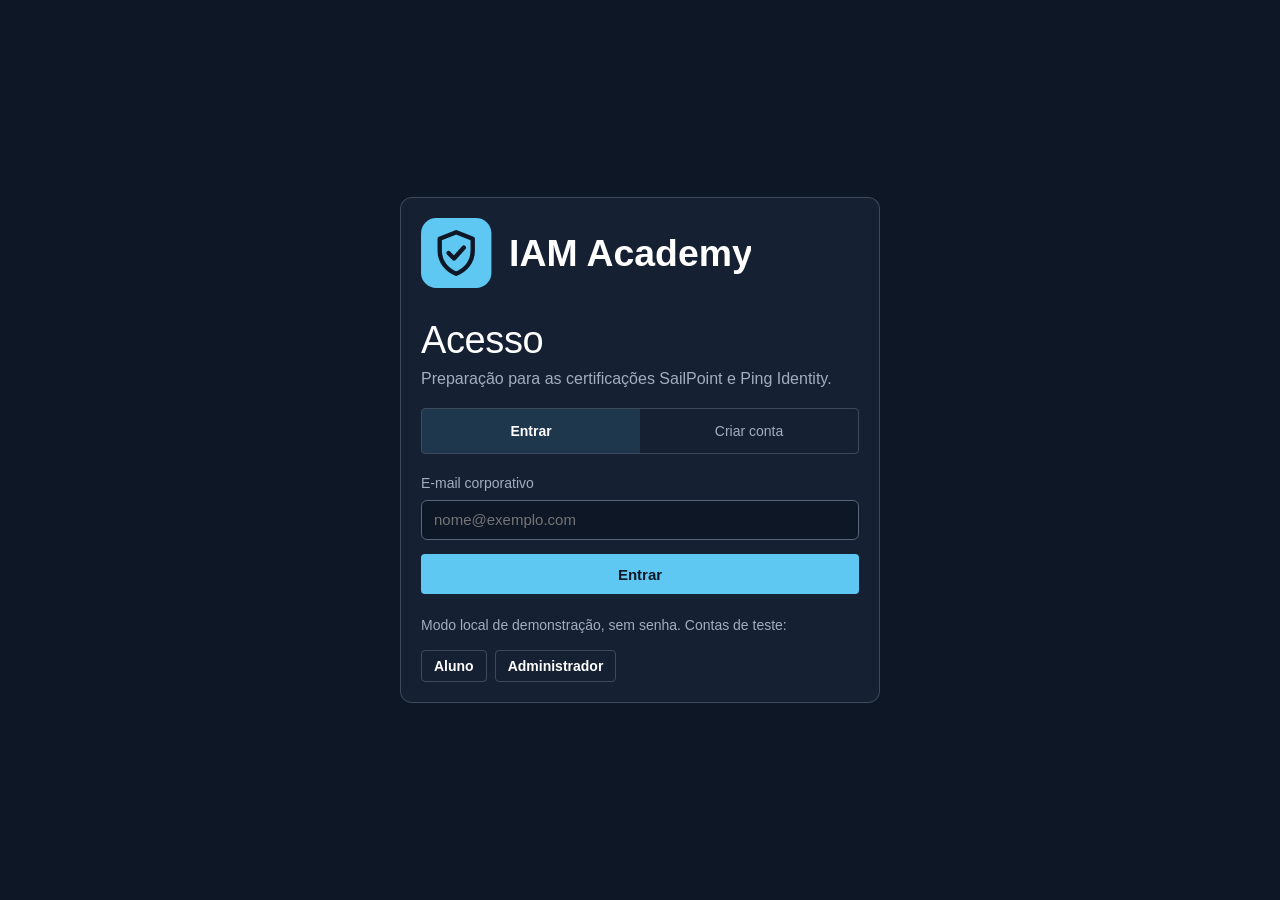
==== commit 85ee5ff6: "Portal de Aprendizagem" ====
--- a/index.html
+++ b/index.html
@@ -1,2807 +1,3849 @@
-<!doctype html>
+<!DOCTYPE html>
 <html lang="pt-BR">
 <head>
 <meta charset="utf-8">
 <meta name="viewport" content="width=device-width, initial-scale=1, viewport-fit=cover">
-<title>Portal de Projetos</title>
+<title>IAM Academy</title>
+<link rel="icon" type="image/svg+xml" href="[data-uri]">
+<meta name="color-scheme" content="dark">
 <link rel="stylesheet" href="../assets/fonts/fonts.css">
 <style>
-:root{
-  --accent:#5EC8F2; --ink:#0E1726; --paper:#FFFFFF;
-  --g900:#1A2536; --g600:#5B6678; --g300:#A3AEBF;
-  --warn:#F2B705; --danger:#E5484D;
-  --bg:#FFFFFF; --surface:#FFFFFF; --tint:rgba(163,174,191,.14); --tint-2:rgba(163,174,191,.26);
-  --line:rgba(91,102,120,.22); --text:#000000; --muted:#5B6678; --bar-rest:rgba(163,174,191,.45);
-  --focus:#000000;
-  --font-title:'Schibsted Grotesk',Arial,sans-serif;
-  --font-body:'Overpass',Arial,sans-serif;
-  box-sizing:border-box;
-  padding-top:env(safe-area-inset-top,0px); padding-bottom:env(safe-area-inset-bottom,0px);
-}
-@media (prefers-color-scheme:dark){
-  :root:not([data-theme="light"]){
-    --bg:#0E1726; --surface:#1A2536; --tint:rgba(163,174,191,.08); --tint-2:rgba(163,174,191,.18);
-    --line:rgba(163,174,191,.22); --text:#FFFFFF; --muted:#A3AEBF; --bar-rest:rgba(163,174,191,.28); --focus:#5EC8F2;
-  }
-}
-:root[data-theme="dark"]{
-  --bg:#0E1726; --surface:#1A2536; --tint:rgba(163,174,191,.08); --tint-2:rgba(163,174,191,.18);
-  --line:rgba(163,174,191,.22); --text:#FFFFFF; --muted:#A3AEBF; --bar-rest:rgba(163,174,191,.28); --focus:#5EC8F2;
-}
-html{scroll-padding-top:env(safe-area-inset-top,0px)}
-*,*::before,*::after{box-sizing:inherit}
-body{margin:0;background:var(--bg);color:var(--text);font-family:var(--font-body);font-size:15px;line-height:1.5;-webkit-font-smoothing:antialiased}
-h1,h2,h3,h4{font-family:var(--font-title);margin:0;line-height:1.15;letter-spacing:-.01em}
-button,input,select,textarea{font:inherit;color:inherit}
-:focus-visible{outline:2px solid var(--focus);outline-offset:2px}
-img{max-width:100%}
-.wrap{max-width:1360px;margin:0 auto;padding:0 24px}
-
-/* ---------- Topbar ---------- */
-.topbar{background:#0E1726;color:#fff;position:relative;overflow:hidden}
-.topbar .rings{position:absolute;right:-120px;top:-150px;width:520px;height:520px;pointer-events:none;opacity:.9}
-.topbar-inner{position:relative;display:grid;grid-template-columns:1fr auto;gap:24px;align-items:end;padding-top:22px}
-.brandline{display:flex;align-items:center;gap:12px;font-size:13px;color:var(--g300)}
-.brandline b{font-family:var(--font-title);font-size:18px;color:#fff;letter-spacing:.02em}
-.brandline .dot{width:8px;height:8px;border-radius:50%;background:var(--accent)}
-.proj-title{font-size:clamp(26px,3.6vw,44px);font-weight:700;margin-top:18px;max-width:22ch}
-.proj-client{color:var(--g300);margin-top:6px;font-size:15px}
-.health{display:flex;align-items:center;gap:14px;padding-bottom:4px}
-.health svg{width:84px;height:84px;flex:none}
-.health .h-label{font-family:var(--font-title);font-size:20px;font-weight:700}
-.health .h-sub{font-size:13px;color:var(--g300);max-width:26ch}
-.tabs{display:flex;gap:4px;margin-top:22px;position:relative}
-.tab{background:none;border:0;color:var(--g300);padding:12px 18px 14px;cursor:pointer;font-family:var(--font-title);font-weight:600;font-size:15px;border-radius:14px 14px 0 0}
-.tab[aria-selected="true"]{background:var(--bg);color:var(--text)}
-.tab:hover:not([aria-selected="true"]){color:#fff}
-.top-actions{position:absolute;right:24px;top:16px;display:flex;align-items:center;gap:10px;z-index:2;flex-wrap:wrap;justify-content:flex-end}
-.sync{font-size:12px;color:var(--g300);display:flex;align-items:center;gap:8px}
-.lang-sw{display:inline-flex;border:1px solid rgba(163,174,191,.4);border-radius:999px;padding:2px}
-.lang-sw button{background:none;border:0;color:var(--g300);font-size:12px;font-weight:700;padding:4px 10px;border-radius:999px;cursor:pointer}
-.lang-sw button[aria-pressed="true"]{background:var(--accent);color:#000}
-.top-btn{background:none;border:1px solid rgba(163,174,191,.4);color:#fff;border-radius:999px;padding:5px 14px;font-size:12px;font-weight:600;cursor:pointer}
-.top-btn:hover{border-color:#fff}
-.top-btn:disabled{opacity:.5;cursor:wait}
-html[lang="es"] .g-today::before{content:"hoy"}
-.sync i{width:7px;height:7px;border-radius:50%;background:var(--g600);display:inline-block}
-.sync.ok i{background:var(--accent)} .sync.busy i{background:var(--warn)}
-
-/* ---------- Layout ---------- */
-main{padding:28px 0 64px}
-.panel{background:var(--surface);border:1px solid var(--line);border-radius:22px;padding:22px}
-.panel + .panel,.row + .panel,.panel + .row,.row + .row{margin-top:20px}
-.row{display:grid;gap:20px}
-.row.two{grid-template-columns:minmax(0,1.15fr) minmax(0,1fr)}
-.row.tab2{grid-template-columns:minmax(0,1fr) minmax(0,1.05fr);align-items:start}
-.p-head{display:flex;align-items:baseline;justify-content:space-between;gap:12px;flex-wrap:wrap;margin-bottom:16px}
-.p-head h2{font-size:21px;font-weight:700}
-.p-head p{margin:0;color:var(--muted);font-size:13px}
-.muted{color:var(--muted)}
-.small{font-size:13px}
-[hidden]{display:none!important}
-
-/* ---------- Form bits ---------- */
-.btn{display:inline-flex;align-items:center;gap:8px;border-radius:999px;border:1px solid var(--line);background:var(--surface);padding:8px 16px;cursor:pointer;font-weight:600;font-size:14px;white-space:nowrap}
-.btn:hover{border-color:var(--text)}
-.btn.primary{background:var(--accent);border-color:var(--accent);color:#000}
-.btn.primary:hover{filter:brightness(.95)}
-.btn.dark{background:var(--text);color:var(--bg);border-color:var(--text)}
-.btn:disabled{opacity:.5;cursor:not-allowed}
-.btn.sm{padding:5px 12px;font-size:13px}
-.icon-btn{border:0;background:none;cursor:pointer;color:var(--muted);width:30px;height:30px;border-radius:50%;display:inline-grid;place-items:center}
-.icon-btn:hover{background:var(--tint-2);color:var(--text)}
-.field{display:flex;flex-direction:column;gap:4px;font-size:12px;color:var(--muted)}
-.ctl{border:1px solid var(--line);background:var(--surface);border-radius:12px;padding:7px 10px;font-size:14px;min-width:0;color:var(--text)}
-select.ctl{padding-right:28px}
-.cell{border:1px solid transparent;background:transparent;border-radius:10px;padding:6px 8px;width:100%;min-width:0;font-size:14px;color:var(--text)}
-.cell:hover{border-color:var(--line)}
-.cell:focus{border-color:var(--text);background:var(--surface);outline:none}
-input[type=date].cell{min-width:132px}
-.chips{display:flex;gap:6px;flex-wrap:wrap}
-.chip{border:1px solid var(--line);border-radius:999px;padding:5px 12px;background:none;cursor:pointer;font-size:13px;display:inline-flex;gap:8px;align-items:center}
-.chip b{font-weight:700}
-.chip[aria-pressed="true"]{background:var(--text);color:var(--bg);border-color:var(--text)}
-.filters{display:flex;gap:10px;flex-wrap:wrap;align-items:flex-end;margin-bottom:14px}
-.filters .ctl{min-width:150px}
-.check{display:inline-flex;gap:8px;align-items:center;font-size:13px;cursor:pointer}
-.check input{accent-color:var(--accent);width:16px;height:16px}
-
-/* ---------- Avatar (semicírculo) ---------- */
-.av{width:34px;height:19px;border-radius:17px 17px 0 0;background:var(--accent);color:#000;display:inline-grid;place-items:end center;font-size:9.5px;font-weight:700;padding-bottom:1px;flex:none;letter-spacing:.02em}
-.av.alt1{background:var(--text);color:var(--bg)} .av.alt2{background:var(--g300);color:#000} .av.alt3{background:var(--g600);color:#fff}
-.who{display:flex;align-items:flex-end;gap:6px}
-
-/* ---------- Project info ---------- */
-.info-grid{display:grid;grid-template-columns:repeat(2,minmax(0,1fr));gap:10px 16px}
-.info-grid .full{grid-column:1/-1}
-.info-grid textarea.cell{resize:vertical;min-height:64px;line-height:1.45}
-.metrics{margin-top:18px;border-top:1px solid var(--line);padding-top:14px}
-.metrics h3{font-size:15px;margin-bottom:8px}
-.m-row{display:grid;grid-template-columns:minmax(0,1.6fr) minmax(0,.8fr) minmax(0,.8fr) 30px;gap:6px;align-items:center}
-.m-row.head{font-size:12px;color:var(--muted);padding:0 8px}
-
-/* ---------- KPIs ---------- */
-.kpis{display:grid;grid-template-columns:repeat(3,minmax(0,1fr));gap:12px}
-.kpi{background:var(--tint);border-radius:18px;padding:14px 16px;position:relative;overflow:hidden}
-.kpi .v{font-family:var(--font-title);font-size:30px;font-weight:700;line-height:1.1;margin-top:4px}
-.kpi .l{font-size:13px;color:var(--muted)}
-.kpi .s{font-size:12px;color:var(--muted);margin-top:2px}
-.kpi.alert .v{color:var(--danger)}
-.reasons{margin:16px 0 0;padding:0;list-style:none;display:grid;gap:6px;font-size:13.5px}
-.reasons li{display:flex;gap:10px;align-items:flex-start}
-.reasons li::before{content:"";width:10px;height:10px;border-radius:50%;border:2px solid currentColor;margin-top:5px;flex:none;color:var(--muted)}
-.reasons li.r2::before{color:var(--danger)} .reasons li.r1::before{color:var(--warn)} .reasons li.r0::before{color:var(--accent)}
-
-/* ---------- Status narrative ---------- */
-.narr{display:grid;grid-template-columns:repeat(3,minmax(0,1fr));gap:14px}
-.narr section{border-radius:18px;padding:16px;background:var(--tint)}
-.narr h3{font-size:16px;display:flex;align-items:center;gap:8px;margin-bottom:8px}
-.narr h3 .n{font-size:13px;font-family:var(--font-body);color:var(--muted);font-weight:500}
-.narr ul{margin:0;padding-left:18px;display:grid;gap:5px;font-size:14px}
-.narr p{margin:0 0 8px;font-size:14px}
-.tagdot{width:10px;height:10px;border-radius:50%;display:inline-block;flex:none}
-
-/* ---------- Roadmap ---------- */
-.roadmap{display:flex;gap:0;overflow-x:auto;padding:4px 2px 8px}
-.phase{flex:1 0 150px;display:flex;flex-direction:column;align-items:center;text-align:center;position:relative;padding:0 8px}
-.phase::before{content:"";position:absolute;top:38px;left:0;right:0;height:2px;background:var(--line);z-index:0}
-.phase:first-child::before{left:50%} .phase:last-child::before{right:50%}
-.phase svg{width:78px;height:78px;position:relative;z-index:1;background:var(--surface);border-radius:50%}
-.phase h4{font-size:15px;margin-top:8px}
-.phase .d{font-size:12px;color:var(--muted)}
-
-/* ---------- Table ---------- */
-.tbl-wrap{overflow-x:auto;border:1px solid var(--line);border-radius:18px}
-table.dem{width:100%;border-collapse:collapse;min-width:0;table-layout:fixed}
-/* Tabela de demandas ajustada à largura do quadro, sem rolagem horizontal */
-.dem th:nth-child(1){width:26%}.dem th:nth-child(2){width:14%}.dem th:nth-child(3){width:10%}.dem th:nth-child(4){width:10%}.dem th:nth-child(5){width:10%}.dem th:nth-child(6){width:11%}.dem th:nth-child(7){width:12%}.dem th:nth-child(8){width:7%}
-.dem td,.dem td.td-title{min-width:0!important;width:auto}
-.dem th{white-space:normal}
-.dem .cell{padding:6px 5px}
-.dem input[type=date].cell{min-width:0;width:100%;padding:6px 2px;font-size:12.5px}
-.dem .st{width:100%;padding-right:20px;font-size:12px}
-.dem .prog{gap:5px}.dem .prog input{width:50px;flex:none;-moz-appearance:textfield}.dem .bar{min-width:20px}
-.dem input[type=number]::-webkit-inner-spin-button,.dem input[type=number]::-webkit-outer-spin-button{-webkit-appearance:none;margin:0}
-@media (max-width:1250px){.dem .prog .bar{display:none}.dem .st{font-size:11px;padding-left:8px;padding-right:16px}.dem input[type=date].cell{font-size:11.5px}.dem .who .av{display:none}.dem th:nth-child(1){width:25%}.dem th:nth-child(7){width:9%}.dem th:nth-child(6){width:12%}.dem th:nth-child(2){width:15%}}
-.dem .who{gap:4px}.dem .who .av{width:28px;height:16px;font-size:8.5px}
-.dem .peso{padding-left:2px}.dem .peso input{width:44px}
-.blk-since .blk-date{width:100%!important}
-.dem td.td-act{width:auto}
-.td-act .add-kid,.td-act .cmt-btn{padding:3px 6px;font-size:11px;white-space:nowrap}
-.tbl-wrap{overflow-x:hidden}
-@media (max-width:900px){.tbl-wrap{overflow-x:auto}table.dem{min-width:900px}}
-.dem td.td-title{min-width:380px;width:36%}
-.title-wrap{display:flex;align-items:flex-start;gap:4px}
-.title-wrap .title-cell{flex:1}
-.tog{border:0;background:none;cursor:pointer;color:var(--text);font-size:14px;width:24px;height:30px;flex:none;border-radius:8px}
-.tog:hover{background:var(--tint-2)}
-.kid-mark{color:var(--muted);font-size:14px;padding:6px 2px 0 22px;flex:none}
-.dem tr.kid td{background:var(--tint)}
-.dem tr.mom .title-cell{font-weight:700}
-.prog-ro{font-weight:700;min-width:62px;padding:6px 8px}
-.peso{display:flex;align-items:center;gap:4px;font-size:12px;color:var(--muted);margin-top:4px;padding-left:8px}
-.peso input{width:58px;padding:3px 6px}
-.dem td.td-act{white-space:nowrap;width:1%}
-.td-act .add-kid,.td-act .icon-btn,.td-act .cmt-btn{display:flex;margin:2px 0 2px auto}
-.cmt-btn{padding:3px 9px;font-size:12px}
-.cmt-btn.has-block{border-color:var(--danger);color:var(--danger)}
-.dlg-cmt{width:min(640px,94vw)}
-.dlg-cmt h3{font-size:18px;margin:2px 0}
-.cmt-list{list-style:none;margin:0;padding:0;display:grid;gap:10px}
-.cmt{border:1px solid var(--line);border-radius:14px;padding:10px 12px;position:relative}
-.cmt.bloqueio{border-color:var(--danger)}
-.cmt-top{display:flex;gap:10px;align-items:center;font-size:12px;color:var(--muted);flex-wrap:wrap}
-.cmt-top .icon-btn{margin-left:auto;width:26px;height:26px}
-.cmt.andamento .cmt-tag{border-color:var(--accent)}
-.cmt.bloqueio .cmt-tag{border-color:var(--danger);color:var(--danger)}
-.cmt p{margin:6px 0 0;font-size:14px;word-break:break-word}
-.cmt-form{padding:14px 20px;border-top:1px solid var(--line);display:grid;gap:10px}
-.cmt-row{display:flex;gap:10px;align-items:flex-end;flex-wrap:wrap}
-.sr-only{position:absolute;width:1px;height:1px;overflow:hidden;clip:rect(0 0 0 0);white-space:nowrap}
-.cmt-attach{display:flex;flex-wrap:wrap;gap:8px;align-items:center}
-.att-pick{position:relative;cursor:pointer}
-.att-pending{list-style:none;margin:0;padding:0;display:flex;flex-wrap:wrap;gap:6px;width:100%}
-.att-pending li{display:flex;align-items:center;gap:6px;background:var(--tint);border-radius:999px;padding:2px 4px 2px 10px;font-size:12px}
-.att-pending .icon-btn{width:22px;height:22px}
-.att-list{list-style:none;margin:8px 0 0;padding:0;display:flex;flex-wrap:wrap;gap:8px}
-.att-list li{display:flex;flex-direction:column;gap:4px;max-width:220px}
-.att-list img{max-width:220px;max-height:130px;border-radius:10px;object-fit:cover;border:1px solid var(--line)}
-.att{display:flex;gap:6px;align-items:center;border:1px solid var(--line);background:var(--surface);border-radius:999px;padding:4px 10px;font-size:12px;cursor:pointer;color:var(--text);max-width:220px}
-.att span{overflow:hidden;text-overflow:ellipsis;white-space:nowrap}
-.att small{color:var(--muted);flex:none}
-.att:hover{border-color:var(--text)}
-.add-kid{padding:3px 9px;font-size:12px;margin-right:2px}
-.cell:disabled,.st:disabled{opacity:.85;cursor:not-allowed}
-.g-bar.parent{top:15px;height:12px;background:var(--text);cursor:default}
-.g-bar.parent .fill{background:var(--accent)}
-.g-bar.parent .txt{display:none}
-.g-lab.kid{padding-left:4px}
-.g-lab.kid .kid-mark{padding:0 2px 0 6px}
-.g-lab.mom span{font-weight:700}
-.title-cell{resize:none;overflow:hidden;line-height:1.4;white-space:pre-wrap;word-break:break-word;display:block;min-height:34px;font-weight:600}
-.dem th{font-size:12px;color:var(--muted);font-weight:600;text-align:left;padding:10px 10px;border-bottom:1px solid var(--line);background:var(--tint);white-space:nowrap}
-.dem th button{background:none;border:0;padding:0;cursor:pointer;color:inherit;font-weight:inherit;display:inline-flex;gap:4px;align-items:center}
-.dem td{padding:4px 4px;border-bottom:1px solid var(--line);vertical-align:middle}
-.dem tr:last-child td{border-bottom:0}
-.dem tr.flash td{animation:flash 1.4s ease}
-@keyframes flash{0%{background:rgba(94,200,242,.28)}100%{background:transparent}}
-.st{border-radius:999px;border:1px solid var(--line);padding:5px 26px 5px 12px;font-size:13px;font-weight:600;background:var(--surface);color:var(--text);cursor:pointer}
-.st.done{background:var(--accent);border-color:var(--accent);color:#000}
-.st.doing{background:var(--text);border-color:var(--text);color:var(--bg)}
-.st.backlog{background:transparent;border-style:dashed}
-.st.blocked{background:transparent;border-color:var(--danger);color:var(--danger)}
-.prog{display:flex;align-items:center;gap:8px}
-.prog input{width:62px}
-.bar{height:6px;border-radius:6px;background:var(--bar-rest);flex:1;min-width:50px;overflow:hidden}
-.bar i{display:block;height:100%;background:var(--accent);border-radius:6px}
-.late{font-size:11px;color:var(--danger);font-weight:700;padding-left:8px;white-space:nowrap}
-.empty{padding:28px;text-align:center;color:var(--muted)}
-
-/* ---------- Gantt ---------- */
-.gantt{display:grid;grid-template-columns:240px minmax(0,1fr);border:1px solid var(--line);border-radius:18px;overflow:hidden}
-.g-labels{border-right:1px solid var(--line);background:var(--surface)}
-.g-hd{height:48px;border-bottom:1px solid var(--line);background:var(--tint);display:flex;align-items:flex-end;padding:0 12px 8px;font-size:12px;color:var(--muted)}
-.g-lab{height:42px;display:flex;align-items:center;gap:8px;padding:0 12px;border-bottom:1px solid var(--line);font-size:13.5px;overflow:hidden}
-.g-lab span{white-space:nowrap;overflow:hidden;text-overflow:ellipsis}
-.g-scroll{overflow-x:auto;position:relative}
-.g-canvas{position:relative}
-.g-months{height:48px;position:relative;border-bottom:1px solid var(--line);background:var(--tint)}
-.g-month{position:absolute;top:0;bottom:0;border-left:1px solid var(--line);font-size:12px;padding:8px 8px 0;color:var(--muted);white-space:nowrap;text-transform:lowercase}
-.g-week{position:absolute;bottom:0;font-size:10.5px;color:var(--muted);transform:translateX(-50%);padding-bottom:6px}
-.g-rows{position:relative}
-.g-grid{pointer-events:none;position:absolute;top:0;bottom:0;width:1px;background:var(--line);opacity:.6}
-.g-today{position:absolute;top:0;bottom:0;width:2px;pointer-events:none;background:var(--accent);z-index:3}
-.g-today::before{content:"hoje";position:absolute;top:-2px;left:6px;font-size:11px;font-weight:700;color:var(--text);background:var(--accent);border-radius:8px;padding:0 6px}
-.g-row{height:42px;position:relative;border-bottom:1px solid var(--line)}
-.g-bar{position:absolute;top:9px;height:24px;border-radius:12px;background:var(--bar-rest);cursor:grab;touch-action:none;display:flex;align-items:center;overflow:visible;z-index:2;user-select:none}
-.g-bar:active{cursor:grabbing}
-.g-bar .fill{position:absolute;left:0;top:0;bottom:0;background:var(--accent);border-radius:12px}
-.g-bar .txt{position:relative;font-size:11.5px;font-weight:700;padding:0 10px;white-space:nowrap;color:#000;pointer-events:none}
-.g-bar.backlog{background:transparent;border:1.5px dashed var(--g600)}
-.g-bar.backlog .txt{color:var(--text)}
-.g-bar.blocked{background:repeating-linear-gradient(135deg,rgba(229,72,77,.22) 0 6px,transparent 6px 12px);border:1.5px solid var(--danger)}
-.g-bar.doing .txt{color:var(--text)}
-.g-bar .out{position:absolute;left:100%;margin-left:8px;font-size:11.5px;color:var(--muted);white-space:nowrap;pointer-events:none}
-.g-bar .h{position:absolute;top:0;bottom:0;width:10px;cursor:ew-resize;z-index:2}
-.g-bar .h.l{left:-3px} .g-bar .h.r{right:-3px}
-.g-bar:hover .h::after,.g-bar:focus-visible .h::after{content:"";position:absolute;top:6px;bottom:6px;left:4px;width:2px;border-radius:2px;background:var(--text)}
-.g-bar.late::after{content:"";position:absolute;right:-5px;top:-3px;width:10px;height:10px;border-radius:50%;background:var(--danger);border:2px solid var(--surface)}
-.g-tip{position:fixed;z-index:50;background:#000;color:#fff;font-size:12px;padding:6px 10px;border-radius:10px;pointer-events:none;white-space:nowrap}
-.legend{display:flex;gap:16px;flex-wrap:wrap;font-size:12px;color:var(--muted);margin-top:12px}
-.legend span{display:inline-flex;align-items:center;gap:6px}
-.legend i{width:22px;height:10px;border-radius:6px;display:inline-block}
-
-/* ---------- S curve ---------- */
-.scurve-wrap{display:grid;grid-template-columns:minmax(0,1fr) 220px;gap:20px;align-items:stretch}
-.scurve{position:relative}
-.scurve svg{width:100%;height:auto;display:block}
-.sc-side{display:flex;flex-direction:column;gap:10px}
-.sc-tip{position:absolute;pointer-events:none;background:#000;color:#fff;border-radius:12px;padding:8px 12px;font-size:12px;white-space:nowrap;transform:translate(-50%,-110%)}
-
-/* ---------- Tab 2 ---------- */
-.drop{border:1.5px dashed var(--g600);border-radius:18px;padding:18px;text-align:center;display:block;cursor:pointer;background:var(--tint)}
-.drop.over{border-color:var(--accent);background:rgba(94,200,242,.1)}
-.drop strong{font-family:var(--font-title);font-size:16px;display:block}
-.drop input{position:absolute;width:1px;height:1px;opacity:0}
-textarea.ctl{width:100%;min-height:120px;resize:vertical;line-height:1.45}
-.queue{list-style:none;margin:10px 0 0;padding:0;display:grid;gap:6px}
-.queue li{display:flex;align-items:center;gap:10px;background:var(--tint);border-radius:12px;padding:6px 6px 6px 12px;font-size:13px}
-.queue li span{flex:1;overflow:hidden;text-overflow:ellipsis;white-space:nowrap}
-.ing-actions{display:flex;gap:10px;align-items:center;flex-wrap:wrap;margin-top:12px}
-.ing-status{font-size:13px;color:var(--muted)}
-.review{margin-top:16px;border:1px solid var(--text);border-radius:18px;padding:16px}
-.review h3{font-size:16px;margin-bottom:4px}
-.review h4{font-size:13px;color:var(--muted);font-family:var(--font-body);font-weight:600;margin:14px 0 6px}
-.rv-item{display:flex;gap:10px;align-items:flex-start;padding:6px 0;font-size:14px}
-.rv-item input{margin-top:4px;accent-color:var(--accent);width:16px;height:16px;flex:none}
-.rv-item small{display:block;color:var(--muted);font-size:12.5px}
-
-.timeline{list-style:none;margin:0;padding:0;position:relative}
-.timeline::before{content:"";position:absolute;left:7px;top:6px;bottom:6px;width:2px;background:var(--line)}
-.tl{position:relative;padding:0 0 18px 30px}
-.tl::before{content:"";position:absolute;left:0;top:4px;width:16px;height:16px;border-radius:50%;border:2px solid var(--text);background:var(--surface);box-shadow:0 0 0 3px var(--surface)}
-.tl.sistema::before{border-color:var(--g300);width:12px;height:12px;left:2px;top:6px}
-.tl.ata::before,.tl.relatorio::before,.tl.contrato::before{border-color:var(--accent);background:radial-gradient(circle,var(--accent) 0 3px,var(--surface) 3.5px)}
-.tl-top{display:flex;gap:8px;align-items:center;flex-wrap:wrap;font-size:12.5px;color:var(--muted)}
-.pill{border-radius:999px;border:1px solid var(--line);padding:1px 9px;font-size:11.5px;font-weight:600;color:var(--text)}
-.tl h4{font-size:15.5px;margin:4px 0 2px}
-.tl p{margin:0;font-size:14px}
-.tl ul{margin:6px 0 0;padding-left:18px;font-size:13.5px;color:var(--muted)}
-.tl .icon-btn{position:absolute;right:0;top:0;opacity:0}
-.tl:hover .icon-btn,.tl .icon-btn:focus-visible{opacity:1}
-.tl-sys p{font-size:13px;color:var(--muted)}
-
-.report{position:sticky;top:16px}
-.rp-head{border-radius:18px;background:#000;color:#fff;padding:18px 20px;position:relative;overflow:hidden}
-.rp-head h3{font-size:22px;font-weight:700;max-width:24ch}
-.rp-head .meta{font-size:13px;color:var(--g300);margin-top:6px}
-.rp-head svg.rings{position:absolute;right:-60px;top:-60px;width:220px;height:220px;opacity:.8}
-.rp-head .farol{display:inline-flex;align-items:center;gap:8px;margin-top:12px;font-weight:700;font-size:14px;position:relative}
-.rp-mod{margin-top:14px;border:1px solid var(--line);border-radius:18px;padding:14px 16px}
-.rp-mod-h{display:flex;align-items:center;justify-content:space-between;gap:10px;margin-bottom:6px}
-.rp-mod-h h4{font-size:16px}
-.rp-edit{outline:none;font-size:14px;border-radius:10px;padding:4px 6px;margin:0 -6px}
-.rp-edit:focus{background:var(--tint)}
-.rp-edit ul{margin:0;padding-left:18px;display:grid;gap:4px}
-.rp-edit p{margin:0}
-.badge{font-size:11.5px;border-radius:999px;padding:2px 9px;background:var(--tint-2);color:var(--muted);font-weight:600}
-.badge.edited{background:var(--warn);color:#000}
-.linkbtn{background:none;border:0;padding:0;color:var(--text);text-decoration:underline;cursor:pointer;font-size:12.5px}
-
-dialog{border:1px solid var(--line);border-radius:22px;padding:0;background:var(--surface);color:var(--text);width:min(760px,92vw);max-height:84vh}
-dialog::backdrop{background:rgba(0,0,0,.55)}
-.dlg-h{display:flex;justify-content:space-between;align-items:center;padding:16px 20px;border-bottom:1px solid var(--line)}
-.dlg-b{padding:16px 20px;overflow:auto;max-height:60vh}
-.dlg-b pre{margin:0;font-size:12px;line-height:1.5;white-space:pre-wrap;word-break:break-word}
-.dlg-f{padding:12px 20px;border-top:1px solid var(--line);display:flex;gap:10px;justify-content:space-between;flex-wrap:wrap}
-footer.foot{border-top:1px solid var(--line);padding:18px 0;font-size:12.5px;color:var(--muted)}
-footer.foot .wrap{display:flex;justify-content:space-between;gap:12px;flex-wrap:wrap;align-items:center}
-.toast{position:fixed;left:50%;bottom:calc(20px + env(safe-area-inset-bottom,0px));transform:translateX(-50%);background:#000;color:#fff;border-radius:999px;padding:10px 18px;font-size:14px;z-index:60;display:flex;gap:10px;align-items:center}
-.toast i{width:8px;height:8px;border-radius:50%;background:var(--accent)}
-
-/* ---------- Carteira ---------- */
-.topbar:has(#proj-tabs[hidden]) .topbar-inner{padding-bottom:28px}
-.pcard .cli{white-space:pre-wrap}
-.crumbs{display:flex;align-items:center;gap:10px;margin-bottom:14px;flex-wrap:wrap}
-.crumbs:empty{display:none}
-.crumb-back{background:none;border:1px solid rgba(163,174,191,.4);color:#fff;border-radius:999px;padding:5px 14px;font-size:13px;cursor:pointer}
-.crumb-back:hover{border-color:#fff}
-.crumb-sel{background:#1A2536;color:#fff;border:1px solid rgba(163,174,191,.4);border-radius:999px;padding:5px 30px 5px 12px;font-size:13px;max-width:320px}
-.pf-kpis{display:grid;grid-template-columns:repeat(6,minmax(0,1fr));gap:12px}
-.pf-head{display:flex;justify-content:space-between;align-items:center;gap:12px;flex-wrap:wrap;margin-bottom:16px}
-.pf-head h2{font-size:21px;font-weight:700}
-.pf-grid{display:grid;grid-template-columns:repeat(auto-fill,minmax(320px,1fr));gap:16px}
-.pcard{box-sizing:border-box;cursor:pointer;display:flex;flex-direction:column;gap:12px;background:var(--surface);border:1px solid var(--line);border-radius:22px;padding:18px;position:relative;overflow:hidden}
-.pcard:hover{border-color:var(--text)}
-.pcard:focus-within{border-color:var(--text)}
-.pcard.armed{border-color:var(--danger)}
-.pcard-title{all:unset;cursor:pointer;font:inherit}
-.pcard-title:focus-visible{outline:2px solid var(--focus);outline-offset:3px;border-radius:6px}
-.pcard-del{position:absolute;top:14px;right:14px;border:1px solid var(--line);background:var(--surface);color:var(--muted);border-radius:999px;padding:3px 11px;font-size:12px;font-weight:600;cursor:pointer;opacity:0;transition:opacity .15s}
-.pcard:hover .pcard-del,.pcard:focus-within .pcard-del,.pcard-del.on{opacity:1}
-.pcard-del:hover{border-color:var(--danger);color:var(--danger)}
-.pcard-del.on{background:var(--danger);border-color:var(--danger);color:#fff}
-.pcard-warn{font-size:13px;color:var(--danger);background:rgba(229,72,77,.08);border-radius:12px;padding:8px 10px}
-@media (hover:none){.pcard-del{opacity:1}}
-.pcard .top{display:flex;gap:12px;align-items:center;padding-right:70px}
-.pcard .top svg{flex:none}
-.pcard h3{font-size:18px;font-weight:700;line-height:1.2}
-.pcard .cli{font-size:13px;color:var(--muted)}
-.pcard .flabel{font-size:12px;font-weight:700}
-.pbar{position:relative;height:8px;border-radius:8px;background:var(--bar-rest)}
-.pbar i{position:absolute;left:0;top:0;bottom:0;border-radius:8px;background:var(--accent)}
-.pbar b{position:absolute;top:-4px;bottom:-4px;width:2px;background:var(--text);border-radius:2px}
-.pstats{display:grid;grid-template-columns:repeat(4,minmax(0,1fr));gap:6px}
-.pstats div{background:var(--tint);border-radius:12px;padding:8px 10px}
-.pstats small{display:block;font-size:11px;color:var(--muted)}
-.pstats strong{font-family:var(--font-title);font-size:17px}
-.pstats .alert strong{color:var(--danger)}
-.pnext{font-size:13px;color:var(--muted);border-top:1px solid var(--line);padding-top:10px}
-.pnext b{color:var(--text);font-weight:600}
-.newform{display:flex;gap:10px;flex-wrap:wrap;align-items:flex-end;background:var(--tint);border-radius:18px;padding:14px;margin-bottom:16px}
-.pf-table{width:100%;border-collapse:collapse;font-size:14px}
-.pf-table th{text-align:left;font-size:12px;color:var(--muted);font-weight:600;padding:8px 10px;border-bottom:1px solid var(--line)}
-.pf-table td{padding:8px 10px;border-bottom:1px solid var(--line);vertical-align:top}
-.pf-table tr:last-child td{border-bottom:0}
-.pf-table .linkbtn{text-align:left}
-.danger-zone{margin-top:16px;padding-top:12px;border-top:1px solid var(--line);display:flex;justify-content:flex-end}
-@media (max-width:1080px){.pf-kpis{grid-template-columns:repeat(3,minmax(0,1fr))}}
-@media (max-width:1080px){
-  .row.two,.row.tab2{grid-template-columns:1fr}
-  .report{position:static}
-  .scurve-wrap{grid-template-columns:1fr}
-  .sc-side{flex-direction:row;flex-wrap:wrap}
-  .sc-side .kpi{flex:1 1 140px}
-}
-@media (max-width:720px){
-  .wrap{padding:0 16px}
-  .topbar-inner{grid-template-columns:1fr}
-  .kpis{grid-template-columns:repeat(2,minmax(0,1fr))}
-  .narr{grid-template-columns:1fr}
-  .info-grid{grid-template-columns:1fr}
-  .gantt{grid-template-columns:150px minmax(0,1fr)}
-  .top-actions{position:static;justify-content:flex-start;margin-bottom:10px}
-  .panel{padding:16px;border-radius:18px}
-}
-@media (prefers-reduced-motion:reduce){*{animation:none!important;transition:none!important}}
-@media print{
-  .topbar,.no-print,#tab-overview,.ing-col,footer.foot{display:none!important}
-  #tab-history{display:block!important}
-  .row.tab2{grid-template-columns:1fr}
-  .report{position:static}
-  body{background:#fff;color:#000}
-}
-/* =================== Visual tecnológico =================== */
-:root{--grid:rgba(91,102,120,.07);--glow:rgba(94,200,242,.35);--accent-text:#0B6E99;--font-mono:'JetBrains Mono',ui-monospace,SFMono-Regular,Menlo,Consolas,monospace}
-@media (prefers-color-scheme:dark){:root:not([data-theme="light"]){--grid:rgba(94,200,242,.055);--accent-text:#5EC8F2}}
-:root[data-theme="dark"]{--grid:rgba(94,200,242,.055);--accent-text:#5EC8F2}
-body{background:radial-gradient(1100px 520px at 92% -6%,rgba(94,200,242,.10),transparent 60%),radial-gradient(800px 420px at -10% 45%,rgba(94,200,242,.05),transparent 60%),var(--bg);background-attachment:fixed}
-body::before{content:"";position:fixed;inset:0;pointer-events:none;z-index:0;background-image:linear-gradient(var(--grid) 1px,transparent 1px),linear-gradient(90deg,var(--grid) 1px,transparent 1px);background-size:44px 44px;-webkit-mask-image:radial-gradient(ellipse at 50% 0%,#000 25%,transparent 85%);mask-image:radial-gradient(ellipse at 50% 0%,#000 25%,transparent 85%);animation:gridDrift 40s linear infinite}
-@keyframes gridDrift{to{background-position:44px 44px,44px 44px}}
-main,footer.foot{position:relative;z-index:1}
-/* Topo */
-.topbar{z-index:2;background:radial-gradient(900px 320px at 82% 0%,rgba(94,200,242,.17),transparent 70%),linear-gradient(180deg,#000 0%,#040705 100%)}
-.fx-net{position:absolute;inset:0;width:100%;height:100%;pointer-events:none;opacity:.6}
-.topbar::after{content:"";position:absolute;left:0;right:0;top:0;height:2px;background:linear-gradient(90deg,transparent,var(--accent),transparent);pointer-events:none;opacity:0;animation:sweep 7s ease-in-out infinite}
-@keyframes sweep{0%{transform:translateY(0);opacity:0}8%{opacity:.85}55%{transform:translateY(260px);opacity:.35}62%,100%{transform:translateY(260px);opacity:0}}
-.topbar .rings{animation:spin 90s linear infinite;transform-origin:50% 50%}
-.topbar .rings circle:nth-child(2n){stroke-dasharray:3 9}
-@keyframes spin{to{transform:rotate(360deg)}}
-.health svg circle,.pcard .top svg circle{transform-box:fill-box;transform-origin:center;animation:ripple 2.8s ease-out infinite}
-.health svg circle:nth-child(2),.pcard .top svg circle:nth-child(2){animation-delay:.35s}
-.health svg circle:nth-child(3),.pcard .top svg circle:nth-child(3){animation-delay:.7s}
-.health svg circle:nth-child(4),.pcard .top svg circle:nth-child(4){animation:core 2.8s ease-in-out infinite}
-@keyframes ripple{0%{transform:scale(.86);opacity:.25}45%{opacity:1}100%{transform:scale(1.05);opacity:.3}}
-@keyframes core{50%{opacity:.75}}
-.brandline .dot{animation:dotPulse 2s infinite}
-@keyframes dotPulse{0%{box-shadow:0 0 0 0 rgba(94,200,242,.65)}70%{box-shadow:0 0 0 9px rgba(94,200,242,0)}100%{box-shadow:0 0 0 0 rgba(94,200,242,0)}}
-.proj-title{background:linear-gradient(90deg,#fff 0%,#fff 42%,var(--accent) 50%,#fff 58%,#fff 100%);background-size:260% 100%;-webkit-background-clip:text;background-clip:text;color:transparent;-webkit-text-fill-color:transparent;animation:shine 8s linear infinite}
-@keyframes shine{0%{background-position:110% 0}100%{background-position:-160% 0}}
-.sync,.proj-client,.brandline span:last-child,.p-head p,.g-month,.g-week,.tl-top,.kpi .l,.pstats small,.dem th,.pf-table th,.legend,.crumb-back,.top-btn,.lang-sw button{font-family:var(--font-mono);letter-spacing:.02em}
-.kpi .l,.pstats small{text-transform:uppercase;font-size:10.5px;letter-spacing:.08em}
-.tab{position:relative}
-.tab[aria-selected="true"]::before{content:"";position:absolute;left:16px;right:16px;top:0;height:2px;border-radius:2px;background:var(--accent);box-shadow:0 0 12px var(--accent)}
-/* Ticker */
-.ticker{position:relative;margin-top:16px;border-top:1px solid rgba(94,200,242,.18);overflow:hidden;height:34px;font-family:var(--font-mono);font-size:12px;color:var(--g300);-webkit-mask-image:linear-gradient(90deg,transparent,#000 5%,#000 95%,transparent);mask-image:linear-gradient(90deg,transparent,#000 5%,#000 95%,transparent)}
-.ticker:empty{display:none}
-.ticker-track{display:inline-flex;white-space:nowrap;align-items:center;height:100%;animation:tick var(--tk-dur,40s) linear infinite}
-.ticker:hover .ticker-track{animation-play-state:paused}
-.tk-item{display:inline-flex;align-items:center;gap:8px;padding:0 26px;border-right:1px solid rgba(163,174,191,.18)}
-.tk-item b{color:#fff;font-weight:600}
-.tk-dot{width:7px;height:7px;border-radius:50%;display:inline-block;flex:none}
-.tk-dot.l0{background:var(--accent);box-shadow:0 0 8px var(--accent)}
-.tk-dot.l1{background:var(--warn);box-shadow:0 0 8px var(--warn)}
-.tk-dot.l2{background:var(--danger);box-shadow:0 0 8px var(--danger);animation:blink 1.4s steps(2,end) infinite}
-@keyframes blink{50%{opacity:.35}}
-@keyframes tick{to{transform:translateX(-50%)}}
-/* Painéis */
-main{counter-reset:sec}
-#tab-overview .panel > .p-head h2::before,#tab-history .panel > .p-head h2::before,#view-portfolio .pf-head h2::before,#view-portfolio .panel > .p-head h2::before{counter-increment:sec;content:counter(sec,decimal-leading-zero) " //";font-family:var(--font-mono);font-size:11.5px;font-weight:600;color:var(--accent-text);margin-right:10px;vertical-align:3px;letter-spacing:.06em}
-.p-head h2,.pf-head h2{position:relative}
-.p-head h2::after,.pf-head h2::after{content:"";position:absolute;left:0;bottom:-7px;height:2px;width:26px;border-radius:2px;background:var(--accent);transition:width .45s cubic-bezier(.2,.7,.2,1)}
-.panel:hover .p-head h2::after,.panel:hover .pf-head h2::after{width:72px}
-.panel{background:color-mix(in srgb,var(--surface) 88%,transparent);-webkit-backdrop-filter:blur(10px);backdrop-filter:blur(10px);transition:border-color .35s,box-shadow .35s}
-.panel:hover{border-color:color-mix(in srgb,var(--accent) 45%,var(--line));box-shadow:0 0 0 1px rgba(94,200,242,.10),0 20px 50px -32px var(--glow)}
-.panel::before,.panel::after{content:"";position:absolute;width:12px;height:12px;pointer-events:none;border:2px solid var(--accent);opacity:.28;transition:opacity .35s,transform .35s}
-.panel::before{top:10px;left:10px;border-right:0;border-bottom:0}
-.panel::after{bottom:10px;right:10px;border-left:0;border-top:0}
-.panel:hover::before,.panel:hover::after{opacity:.95}
-.panel:hover::before{transform:translate(-3px,-3px)}
-.panel:hover::after{transform:translate(3px,3px)}
-.panel{position:relative}
-/* Entrada ao rolar */
-.rv{opacity:0;translate:0 22px;filter:blur(3px);transition:opacity .7s cubic-bezier(.2,.7,.2,1) var(--d,0ms),translate .7s cubic-bezier(.2,.7,.2,1) var(--d,0ms),filter .7s ease var(--d,0ms),border-color .35s,box-shadow .35s,transform .25s}
-.rv.in{opacity:1;translate:0 0;filter:none}
-/* KPIs */
-.kpi{border:1px solid transparent;transition:border-color .3s,transform .3s,box-shadow .3s}
-.kpi:hover{border-color:rgba(94,200,242,.4);transform:translateY(-2px);box-shadow:0 12px 30px -20px var(--glow)}
-.kpi::after{content:"";position:absolute;left:-45%;top:0;height:2px;width:45%;background:linear-gradient(90deg,transparent,var(--accent),transparent);animation:scanX 3.8s linear infinite}
-.kpi:nth-child(2)::after{animation-delay:.6s}.kpi:nth-child(3)::after{animation-delay:1.2s}.kpi:nth-child(4)::after{animation-delay:1.8s}.kpi:nth-child(5)::after{animation-delay:2.4s}.kpi:nth-child(6)::after{animation-delay:3s}
-.kpi.alert::after{background:linear-gradient(90deg,transparent,var(--danger),transparent)}
-@keyframes scanX{to{left:100%}}
-.prog-ro{font-variant-numeric:tabular-nums}
-/* Barras e botões */
-.bar i{position:relative;overflow:hidden}
-.bar i::after{content:"";position:absolute;inset:0;background:linear-gradient(90deg,transparent,rgba(255,255,255,.55),transparent);transform:translateX(-100%);animation:shimmer 2.6s ease-in-out infinite}
-@keyframes shimmer{to{transform:translateX(100%)}}
-.just-opened .bar i,.just-opened .pbar i{animation:fillIn 1.1s cubic-bezier(.2,.7,.2,1) both}
-@keyframes fillIn{from{width:0}}
-.btn.primary{position:relative;overflow:hidden;box-shadow:0 0 22px -8px rgba(94,200,242,.9)}
-.btn.primary::after{content:"";position:absolute;top:0;bottom:0;width:40%;left:-60%;background:linear-gradient(110deg,transparent,rgba(255,255,255,.65),transparent);transform:skewX(-20deg);transition:left .6s ease}
-.btn.primary:hover::after{left:120%}
-/* Gantt e Curva S */
-.just-opened .g-bar{animation:barGrow .9s cubic-bezier(.2,.7,.2,1) both;transform-origin:left center}
-@keyframes barGrow{from{transform:scaleX(0);opacity:0}}
-.g-today{box-shadow:0 0 14px 2px rgba(94,200,242,.55);animation:todayPulse 2.4s ease-in-out infinite}
-@keyframes todayPulse{50%{box-shadow:0 0 4px 0 rgba(94,200,242,.25)}}
-.g-bar:hover{filter:drop-shadow(0 0 6px rgba(94,200,242,.55))}
-.ms{position:relative;min-width:170px}
-.ms:has(.ms-pop:not([hidden])){z-index:1000}
-.panel:has(.ms-pop:not([hidden])),.row:has(.ms-pop:not([hidden])),.ms-host-open{z-index:1000!important;position:relative}
-.ms-btn{display:flex;align-items:center;justify-content:space-between;gap:8px;width:100%;cursor:pointer;text-align:left}
-.ms-btn span{overflow:hidden;text-overflow:ellipsis;white-space:nowrap}
-.ms-btn i{font-style:normal;color:var(--muted);font-size:11px}
-.ms-pop{position:absolute;z-index:1000;top:calc(100% + 6px);left:0;min-width:240px;max-height:300px;overflow:auto;background:var(--surface);border:1px solid var(--line);border-radius:14px;padding:6px;box-shadow:0 16px 40px -18px rgba(0,0,0,.45)}
-.ms-opt{display:flex;align-items:center;gap:8px;padding:6px 8px;border-radius:8px;font-size:13px;color:var(--text);cursor:pointer}
-.ms-opt:hover{background:var(--tint)}
-.ms-opt input{accent-color:var(--accent);width:16px;height:16px;flex:none}
-.ms-foot{display:flex;justify-content:space-between;align-items:center;gap:8px;border-top:1px solid var(--line);margin-top:4px;padding:6px 4px 2px;position:sticky;bottom:-6px;background:var(--surface)}
-.g-lab .g-tog{width:20px;height:24px;font-size:12px}
-.g-lab small{font-size:11px}
-.g-blk{position:absolute;top:5px;bottom:5px;z-index:3;pointer-events:none;border:1.5px solid var(--danger);border-radius:8px;background:repeating-linear-gradient(135deg,rgba(229,72,77,.42) 0 5px,rgba(229,72,77,.12) 5px 10px);box-shadow:0 0 10px rgba(229,72,77,.35)}
-.g-blk span{position:absolute;right:4px;top:50%;transform:translateY(-50%);font-size:10px;font-weight:800;color:#fff;background:var(--danger);border-radius:6px;padding:0 5px;line-height:15px;white-space:nowrap}
-.g-blk span:empty{display:none}
-.dlg-pdf{width:min(560px,94vw)}
-.exporting .row.tab2{grid-template-columns:1fr!important}
-.exporting .report{position:static!important}
-.pdf-opts{display:grid;grid-template-columns:repeat(2,minmax(0,1fr));gap:6px}
-.pdf-opt{display:flex;align-items:center;gap:10px;padding:8px 10px;border:1px solid var(--line);border-radius:12px;font-size:14px;cursor:pointer}
-.pdf-opt:hover{border-color:var(--accent)}
-.pdf-opt input{accent-color:var(--accent);width:16px;height:16px;flex:none}
-@media (max-width:560px){.pdf-opts{grid-template-columns:1fr}}
-.blk-since{display:flex;align-items:center;gap:6px;flex-wrap:wrap;margin-top:4px;font-size:11px;font-weight:700;color:var(--danger)}
-.blk-since .blk-date{width:122px;min-width:0!important;padding:2px 6px;font-size:11px;font-weight:400;color:var(--muted)}
-/* Roadmap: anel estático; ao passar o mouse ele se preenche de 0 até o percentual */
-.phase.fill svg circle[stroke-dasharray]{animation:phaseFill 1.2s cubic-bezier(.25,.8,.25,1) both;filter:drop-shadow(0 0 5px rgba(94,200,242,.7))}
-@keyframes phaseFill{from{stroke-dasharray:0 var(--c)}to{stroke-dasharray:var(--len) var(--c)}}
-.sc-real{filter:drop-shadow(0 0 6px rgba(94,200,242,.5))}
-.just-opened .sc-real{stroke-dasharray:1;stroke-dashoffset:1;animation:draw 1.8s cubic-bezier(.4,0,.2,1) .25s forwards}
-@keyframes draw{to{stroke-dashoffset:0}}
-/* Carteira */
-.pcard{background:color-mix(in srgb,var(--surface) 90%,transparent);transform:perspective(900px) rotateX(var(--rx,0deg)) rotateY(var(--ry,0deg));transition:transform .25s ease,border-color .3s,box-shadow .3s}
-.pcard::after{content:"";position:absolute;inset:0;border-radius:inherit;pointer-events:none;background:radial-gradient(380px circle at var(--mx,50%) var(--my,0%),rgba(94,200,242,.16),transparent 45%);opacity:0;transition:opacity .3s}
-.pcard:hover::after{opacity:1}
-.pcard:hover{box-shadow:0 24px 60px -32px var(--glow);border-color:rgba(94,200,242,.5)}
-.just-opened .tl{animation:slideIn .6s cubic-bezier(.2,.7,.2,1) both}
-.just-opened .tl:nth-child(2){animation-delay:.06s}.just-opened .tl:nth-child(3){animation-delay:.12s}.just-opened .tl:nth-child(4){animation-delay:.18s}.just-opened .tl:nth-child(5){animation-delay:.24s}.just-opened .tl:nth-child(n+6){animation-delay:.3s}
-@keyframes slideIn{from{opacity:0;transform:translateX(-14px)}}
-/* Exportação, impressão e movimento reduzido */
-.exporting .rv{opacity:1!important;translate:none!important;filter:none!important}
-.exporting *,.exporting *::before,.exporting *::after{animation:none!important;transition:none!important}
-.exporting .proj-title{background:none!important;color:#fff!important;-webkit-text-fill-color:#fff!important}
-.exporting body::before,.exporting .ticker{display:none!important}
-.exporting .panel,.exporting .pcard{-webkit-backdrop-filter:none!important;backdrop-filter:none!important;background:var(--surface)!important;transform:none!important}
-@media print{.rv{opacity:1!important;translate:none!important;filter:none!important}.ticker,.fx-net,body::before{display:none!important}.proj-title{background:none;color:#fff;-webkit-text-fill-color:#fff}}
-@media (prefers-reduced-motion:reduce){.rv{opacity:1;translate:none;filter:none}.proj-title{-webkit-text-fill-color:#fff;color:#fff;background:none}}
-/* =================== Cursor e interações =================== */
-.fx-progress{position:fixed;left:0;top:0;height:3px;width:100%;transform-origin:0 50%;transform:scaleX(0);z-index:9997;pointer-events:none;background:linear-gradient(90deg,rgba(94,200,242,.2),var(--accent));box-shadow:0 0 12px var(--accent)}
-html.fx-cursor:not(.fx-native) *{cursor:none!important}
-.cur-dot,.cur-ring,.cur-glow,.fx-sparks{position:fixed;left:0;top:0;pointer-events:none}
-.cur-dot{z-index:9999;width:8px;height:8px;margin:-4px 0 0 -4px;border-radius:50%;background:var(--accent);box-shadow:0 0 10px var(--accent),0 0 0 1px rgba(0,0,0,.35);transition:opacity .2s,width .2s,height .2s,margin .2s}
-.cur-ring{z-index:9999;width:38px;height:38px;margin:-19px 0 0 -19px;border-radius:50%;border:1.5px solid rgba(94,200,242,.8);transition:width .25s cubic-bezier(.2,.7,.2,1),height .25s cubic-bezier(.2,.7,.2,1),margin .25s cubic-bezier(.2,.7,.2,1),background-color .25s,border-color .25s,border-radius .25s,opacity .2s}
-.cur-ring::before,.cur-ring::after{content:"";position:absolute;background:var(--accent);opacity:.0;transition:opacity .25s}
-.cur-ring::before{left:50%;top:-7px;width:1px;height:5px}
-.cur-ring::after{left:-7px;top:50%;width:5px;height:1px}
-.cur-ring.hover{width:58px;height:58px;margin:-29px 0 0 -29px;background:rgba(94,200,242,.09);border-color:var(--accent);border-style:dashed;animation:ringSpin 6s linear infinite}
-.cur-ring.hover::before,.cur-ring.hover::after{opacity:.9}
-.cur-ring.down{width:22px;height:22px;margin:-11px 0 0 -11px;background:rgba(94,200,242,.3)}
-.cur-dot.hover{width:4px;height:4px;margin:-2px 0 0 -2px}
-@keyframes ringSpin{to{rotate:360deg}}
-.cur-glow{z-index:0;width:620px;height:620px;margin:-310px 0 0 -310px;border-radius:50%;background:radial-gradient(circle,rgba(94,200,242,.09),transparent 62%);transition:opacity .4s}
-.fx-sparks{z-index:9998;width:100vw;height:100vh}
-.cur-hide{opacity:0!important}
-.btn,.chip,.top-btn,.crumb-back{position:relative;overflow:hidden}
-.fx-ripple{position:absolute;border-radius:50%;pointer-events:none;background:radial-gradient(circle,rgba(94,200,242,.45),rgba(94,200,242,0) 70%);transform:scale(0);animation:ripple2 .65s ease-out forwards}
-@keyframes ripple2{to{transform:scale(1);opacity:0}}
-.btn.primary,.top-btn,.crumb-back,.lang-sw button,.add-kid,.cmt-btn{transition:translate .25s cubic-bezier(.2,.7,.2,1),border-color .2s,box-shadow .3s}
-.panel{background-image:radial-gradient(520px circle at var(--sx,-999px) var(--sy,-999px),rgba(94,200,242,.075),transparent 42%)}
-.topbar .rings{translate:calc(var(--tx,0) * -22px) calc(var(--ty,0) * -14px);transition:translate .6s cubic-bezier(.2,.7,.2,1)}
-.health{translate:calc(var(--tx,0) * 6px) calc(var(--ty,0) * 4px);transition:translate .6s cubic-bezier(.2,.7,.2,1)}
-.exporting .fx-progress,.exporting .cur-dot,.exporting .cur-ring,.exporting .cur-glow,.exporting .fx-sparks{display:none!important}
-@media print{.fx-progress,.cur-dot,.cur-ring,.cur-glow,.fx-sparks{display:none!important}}
-/* ===== Desempenho: remove efeitos que obrigam o navegador a redesenhar a página inteira a cada quadro ===== */
-.panel,.pcard{-webkit-backdrop-filter:none!important;backdrop-filter:none!important;background-color:var(--surface)!important;background-image:none!important}
-body::before{animation:none!important;-webkit-mask-image:none!important;mask-image:none!important;opacity:.6}
-body{background-attachment:scroll!important}
-.rv{filter:none!important;transition:opacity .45s ease var(--d,0ms),translate .45s ease var(--d,0ms)!important}
-.bar i::after,.kpi::after{display:none!important;animation:none!important}
-.pcard .top svg circle,.brandline .dot,.g-today,.tk-dot.l2{animation:none!important}
-.proj-title{animation:shine 2.4s ease 1 both!important}
-.topbar .rings{animation-duration:240s!important}
-.topbar::after{animation-duration:12s!important}
-.cur-glow,.fx-sparks,.cur-dot,.cur-ring{display:none!important}
-.pcard{transition:transform .2s ease,border-color .2s!important}
+:root {
+  color-scheme: dark;
+  --black: #0E1726; --anth: #1A2536; --accent: #5EC8F2; --white: #FFFFFF;
+  --gray: #5B6678; --gray-l: #A3AEBF; --yellow: #F5C542; --orange: #FF8A3D; --red: #EF4444;
+  --accent-d: #1F8FBF; --accent-l: #9BE3FF;
+  --glass: rgba(26, 37, 54, 0.72); --line: rgba(91, 102, 120, 0.6);
+  --glow-sm: 0 0 8px rgba(94, 200, 242, 0.35);
+  --glow-md: 0 0 16px rgba(94, 200, 242, 0.30), inset 0 0 1px rgba(94, 200, 242, 0.6);
+  --glow-lg: 0 0 32px rgba(94, 200, 242, 0.25);
+  --f-display: "Space Grotesk", "Inter", Arial, sans-serif;
+  --f-body: "Inter", Arial, sans-serif;
+  --f-mono: ui-monospace, "SF Mono", Consolas, "Liberation Mono", monospace;
+  --ease: cubic-bezier(0.2, 0, 0, 1);
+  --d-fast: 180ms; --d-base: 280ms; --d-slow: 480ms;
+  box-sizing: border-box;
+  padding-top: env(safe-area-inset-top, 0px);
+  padding-bottom: env(safe-area-inset-bottom, 0px);
+}
+@media (prefers-color-scheme: dark) { :root:not([data-theme="light"]) { color-scheme: dark; } }
+:root[data-theme="dark"] { color-scheme: dark; }
+input[type=checkbox], input[type=radio] { accent-color: var(--accent); width: 18px; height: 18px; }
+html { scroll-padding-top: env(safe-area-inset-top, 0px); height: 100%; }
+*, *::before, *::after { box-sizing: border-box; }
+body {
+  margin: 0; min-height: 100%; background: var(--black); color: var(--white);
+  font: 400 16px/26px var(--f-body); -webkit-font-smoothing: antialiased;
+}
+body::before { content: ""; position: fixed; inset: 0 0 auto; height: env(safe-area-inset-top, 0px); background: var(--black); z-index: 60; }
+h1, h2, h3 { font-family: var(--f-display); font-weight: 500; margin: 0; letter-spacing: -0.01em; }
+h1 { font-size: 34px; line-height: 40px; } h2 { font-size: 22px; line-height: 28px; } h3 { font: 600 16px/22px var(--f-body); }
+p { margin: 0; }
+a { color: var(--accent); }
+button { font: inherit; color: inherit; }
+:focus-visible { outline: 2px solid var(--accent); outline-offset: 2px; border-radius: 4px; }
+.mut { color: var(--gray-l); } .tnum { font-variant-numeric: tabular-nums; }
+.sr { position: absolute; width: 1px; height: 1px; overflow: hidden; clip: rect(0 0 0 0); }
+
+/* textura de círculos tangentes (grafismo da marca) */
+.tex { position: fixed; inset: 0; pointer-events: none; z-index: 0; transition: opacity var(--d-slow) var(--ease); }
+.tex svg { position: absolute; inset: 0; transform: translate(var(--px, 0px), var(--py, 0px)); transition: transform 240ms linear; }
+.tex circle { fill: none; stroke: var(--accent); stroke-opacity: 0.2; stroke-width: 1; vector-effect: non-scaling-stroke; }
+body[data-layer="read"] .tex { opacity: 0; }
+
+/* shell */
+.shell { position: relative; z-index: 1; display: grid; grid-template-columns: 248px minmax(0, 1fr); grid-template-rows: 64px 1fr; min-height: 100dvh; }
+.top {
+  grid-column: 1 / -1; position: sticky; top: env(safe-area-inset-top, 0px); z-index: 30; height: 64px;
+  display: flex; align-items: center; gap: 16px; padding: 0 20px; background: rgba(0, 0, 0, 0.82);
+  backdrop-filter: blur(16px); border-bottom: 1px solid var(--line);
+}
+.brand { display: flex; align-items: center; width: 170px; flex: none; }
+.brand img { height: 30px; width: auto; display: block; } .brand .li { display: none; }
+.sel, .inp, select, textarea {
+  background: var(--black); color: var(--white); border: 1px solid var(--gray); border-radius: 6px;
+  font: 400 15px/22px var(--f-body); padding: 8px 12px; min-height: 40px;
+}
+.sel { max-width: 320px; }
+.search { position: relative; flex: 1; max-width: 340px; }
+.search .inp { width: 100%; }
+.search-res { position: absolute; top: 46px; left: 0; right: 0; background: var(--anth); border: 1px solid var(--line); border-radius: 12px; padding: 6px; z-index: 40; display: none; box-shadow: 0 12px 32px rgba(0, 0, 0, 0.6); }
+.search-res.on { display: block; }
+.search-res button { display: block; width: 100%; text-align: left; background: none; border: 0; padding: 8px 10px; border-radius: 6px; cursor: pointer; }
+.search-res button:hover, .search-res button:focus-visible { background: rgba(94, 200, 242, 0.1); }
+.right { margin-left: auto; display: flex; align-items: center; gap: 12px; }
+.pill { display: flex; align-items: center; gap: 8px; border: 1px solid var(--line); border-radius: 999px; padding: 4px 12px; font-size: 14px; background: none; cursor: pointer; }
+.icon-btn { background: none; border: 1px solid var(--line); border-radius: 999px; width: 40px; height: 40px; display: grid; place-items: center; cursor: pointer; position: relative; }
+.icon-btn:hover { border-color: var(--accent); color: var(--accent); }
+.badge-n { position: absolute; top: -4px; right: -4px; min-width: 18px; height: 18px; border-radius: 9px; background: var(--yellow); color: var(--black); font: 700 11px/18px var(--f-body); text-align: center; }
+.menu { position: absolute; right: 20px; top: 60px; background: var(--anth); border: 1px solid var(--line); border-radius: 12px; padding: 8px; width: 270px; z-index: 50; display: none; box-shadow: 0 12px 32px rgba(0, 0, 0, 0.6); }
+.menu.on { display: block; }
+.menu .who { padding: 8px 10px 10px; border-bottom: 1px solid var(--line); margin-bottom: 6px; }
+.menu button, .menu label { display: flex; align-items: center; justify-content: space-between; gap: 10px; width: 100%; background: none; border: 0; padding: 9px 10px; border-radius: 6px; text-align: left; cursor: pointer; font-size: 15px; }
+.menu button:hover { background: rgba(94, 200, 242, 0.1); }
+
+.side { position: sticky; top: calc(64px + env(safe-area-inset-top, 0px)); height: calc(100dvh - 64px - env(safe-area-inset-top, 0px)); padding: 16px 12px; border-right: 1px solid var(--line); background: rgba(0, 0, 0, 0.55); display: flex; flex-direction: column; gap: 4px; overflow-y: auto; }
+.nav { display: flex; align-items: center; gap: 12px; padding: 10px 12px; border-radius: 6px; color: var(--gray-l); text-decoration: none; border: 1px solid transparent; font-size: 15px; transition: color var(--d-fast), background var(--d-fast); }
+.nav svg { width: 20px; height: 20px; flex: none; }
+.nav:hover { color: var(--white); background: rgba(255, 255, 255, 0.05); }
+.nav.on { color: var(--white); background: rgba(94, 200, 242, 0.12); border-color: var(--accent); font-weight: 600; }
+.nav.on svg { color: var(--accent); }
+.side .foot { margin-top: auto; padding: 12px; font-size: 13px; line-height: 18px; color: var(--gray-l); }
+
+.main { padding: 28px 32px 64px; min-width: 0; outline: none; }
+.page { max-width: 1160px; margin: 0 auto; }
+.page-h { display: flex; align-items: flex-end; justify-content: space-between; gap: 16px; margin-bottom: 22px; flex-wrap: wrap; }
+.sub { color: var(--gray-l); margin-top: 4px; }
+body[data-layer="read"] .main { background: var(--black); }
+
+/* componentes */
+.glass { background: var(--glass); backdrop-filter: blur(16px) saturate(120%); -webkit-backdrop-filter: blur(16px) saturate(120%); border: 1px solid var(--line); border-radius: 12px; padding: 20px; }
+.solid { background: var(--anth); border: 1px solid var(--line); border-radius: 12px; padding: 20px; }
+.card-i { transition: border-color var(--d-fast), box-shadow var(--d-fast), transform var(--d-fast) var(--ease); cursor: pointer; }
+.card-i:hover, .card-i:focus-visible { border-color: var(--accent); box-shadow: var(--glow-md); transform: translateY(-1px); }
+.btn { display: inline-flex; align-items: center; justify-content: center; gap: 8px; min-height: 40px; padding: 0 18px; border-radius: 4px; border: 1px solid transparent; font: 600 15px/1 var(--f-body); cursor: pointer; text-decoration: none; transition: box-shadow var(--d-fast), transform var(--d-fast) var(--ease), background var(--d-fast); }
+.btn.pri { background: var(--accent); color: var(--black); }
+.btn.pri:hover { box-shadow: var(--glow-sm); transform: translateY(-1px); }
+.btn.sec { border-color: var(--accent); color: var(--accent); background: none; }
+.btn.sec:hover { background: rgba(94, 200, 242, 0.08); box-shadow: var(--glow-sm); }
+.btn.gho { background: none; color: var(--white); border-color: var(--line); }
+.btn.gho:hover { border-color: var(--gray-l); }
+.btn.dan { background: none; color: var(--white); border-color: var(--red); }
+.btn.dan:hover { background: rgba(239, 68, 68, 0.12); }
+.btn.sm { min-height: 32px; padding: 0 12px; font-size: 14px; }
+.btn[disabled] { opacity: 0.45; cursor: not-allowed; box-shadow: none; transform: none; }
+.chip { display: inline-flex; align-items: center; gap: 6px; border: 1px solid var(--line); border-radius: 4px; padding: 2px 8px; font-size: 13px; line-height: 20px; color: var(--white); white-space: nowrap; }
+.chip.ok { border-color: var(--accent); color: var(--accent); } .chip.warn { border-color: var(--yellow); color: var(--yellow); }
+.chip.bad { border-color: var(--red); } .chip.mut { color: var(--gray-l); }
+.dot { width: 8px; height: 8px; border-radius: 50%; display: inline-block; background: var(--gray); }
+.dot.ok { background: var(--accent); } .dot.warn { background: var(--yellow); } .dot.mut { background: var(--gray); } .dot.bad { background: var(--red); } .dot.risk { background: var(--orange); }
+.row { display: flex; align-items: center; gap: 12px; } .wrap { flex-wrap: wrap; } .between { justify-content: space-between; }
+.stack { display: flex; flex-direction: column; gap: 12px; }
+.grid2 { display: grid; grid-template-columns: repeat(2, minmax(0, 1fr)); gap: 16px; }
+.grid3 { display: grid; grid-template-columns: repeat(3, minmax(0, 1fr)); gap: 16px; }
+.hr { height: 1px; background: var(--line); border: 0; margin: 16px 0; }
+.lbl { font-size: 14px; color: var(--gray-l); }
+.num { font: 600 44px/48px var(--f-display); font-variant-numeric: tabular-nums; }
+.link { background: none; border: 0; color: var(--accent); cursor: pointer; padding: 0; text-decoration: underline; text-underline-offset: 3px; }
+.bar { height: 8px; border-radius: 4px; background: rgba(91, 102, 120, 0.45); overflow: hidden; }
+.bar > i { display: block; height: 100%; background: linear-gradient(135deg, var(--accent-d), var(--accent) 50%, var(--accent-l)); width: 0; transition: width 900ms var(--ease); }
+
+/* anel de progresso */
+.ring { position: relative; display: inline-grid; place-items: center; }
+.ring svg { transform: rotate(-90deg); display: block; }
+.rg-track { fill: none; stroke: rgba(91, 102, 120, 0.5); }
+.rg-bar { fill: none; stroke: url(#g-brand); stroke-linecap: round; transition: stroke-dashoffset 1100ms var(--ease); }
+.ring .rg-v { position: absolute; font: 600 22px/1 var(--f-display); font-variant-numeric: tabular-nums; }
+
+/* dashboard */
+.dash { display: grid; grid-template-columns: repeat(12, minmax(0, 1fr)); gap: 16px; }
+.c-continue { grid-column: span 8; border-color: var(--accent); background: linear-gradient(180deg, rgba(94, 200, 242, 0.08), var(--glass)); }
+.c-pront { grid-column: span 4; } .c-radar { grid-column: span 6; } .c-ind { grid-column: span 6; }
+.c-tri { grid-column: span 7; } .c-sim { grid-column: span 5; } .c-aviso { grid-column: span 12; border-color: var(--yellow); }
+.mod-num { font: 500 72px/72px var(--f-display); color: var(--accent); font-variant-numeric: tabular-nums; }
+.ind-grid { display: grid; grid-template-columns: 1fr 1fr 1fr; gap: 12px; margin: 8px 0 14px; }
+.lacuna { display: flex; align-items: center; gap: 10px; padding: 8px 0; border-top: 1px solid var(--line); }
+.slogan { text-align: center; margin: 40px 0 0; font: 500 12px/16px var(--f-display); letter-spacing: 0.6em; color: var(--accent); }
+
+/* radar */
+.radar { display: block; width: 100%; max-width: 420px; margin: 0 auto; }
+.radar text { fill: var(--white); font: 400 13px var(--f-body); }
+.radar .g { fill: none; stroke: rgba(91, 102, 120, 0.55); }
+.radar .meta { fill: none; stroke: var(--yellow); stroke-dasharray: 4 4; stroke-opacity: 0.8; }
+.radar .dat { fill: rgba(94, 200, 242, 0.14); stroke: var(--accent); stroke-width: 2; transform: scale(0.02); transition: transform 900ms var(--ease); }
+.radar .dat.in { transform: none; }
+.radar .pt { fill: var(--black); stroke: var(--accent); stroke-width: 2; cursor: pointer; }
+.radar .pt:hover, .radar .pt:focus-visible { fill: var(--accent); }
+
+/* constelação */
+.tri { display: grid; grid-template-columns: minmax(0, 1fr) 340px; gap: 16px; align-items: start; }
+.const { padding: 8px; }
+.const svg { width: 100%; height: auto; display: block; }
+.const .quad { fill: var(--gray-l); font: 600 14px var(--f-display); }
+.const .lin { stroke: rgba(91, 102, 120, 0.7); stroke-width: 1.25; fill: none; }
+.const .lin.on { stroke: var(--accent); stroke-width: 2; stroke-dasharray: 6 8; animation: flow 1.4s linear infinite; filter: drop-shadow(0 0 4px rgba(94, 200, 242, 0.5)); }
+@keyframes flow { to { stroke-dashoffset: -28; } }
+.no { cursor: pointer; outline: none; }
+.no circle.b { fill: var(--black); stroke: var(--gray-l); stroke-width: 1.5; transition: stroke var(--d-fast), filter var(--d-fast); }
+.no text { fill: var(--white); font: 600 14px var(--f-display); text-anchor: middle; pointer-events: none; }
+.no.st-done circle.b { stroke: var(--accent); stroke-width: 2.5; fill: rgba(94, 200, 242, 0.14); }
+.no.st-going circle.b { stroke: var(--gray-l); }
+.no.st-going .arc { fill: none; stroke: var(--accent); stroke-width: 3; stroke-linecap: round; }
+.no.st-lock circle.b { stroke: var(--gray); stroke-dasharray: 4 4; } .no.st-lock text { fill: var(--gray-l); }
+.no:hover circle.b, .no:focus-visible circle.b, .no.sel circle.b { filter: drop-shadow(0 0 8px rgba(94, 200, 242, 0.7)); stroke: var(--accent); }
+.no .halo { fill: none; stroke: var(--accent); stroke-width: 1.5; stroke-dasharray: 2 4; opacity: 0; }
+.no.sel .halo { opacity: 1; }
+.no.ign circle.b { animation: ignite 1.2s var(--ease); }
+@keyframes ignite { 0% { filter: drop-shadow(0 0 0 rgba(94, 200, 242, 0)); transform: scale(1); } 40% { filter: drop-shadow(0 0 18px rgba(94, 200, 242, 0.95)); } 100% { filter: drop-shadow(0 0 0 rgba(94, 200, 242, 0)); } }
+.root-no circle { fill: none; stroke: var(--gray); stroke-dasharray: 4 4; stroke-width: 1.5; }
+.root-no.ready circle { stroke: var(--accent); stroke-dasharray: none; stroke-width: 2.5; filter: drop-shadow(0 0 8px rgba(94, 200, 242, 0.6)); }
+.root-no text { fill: var(--gray-l); font: 600 13px var(--f-display); text-anchor: middle; } .root-no.ready text { fill: var(--white); }
+.legend { display: flex; gap: 16px; flex-wrap: wrap; padding: 8px 12px 4px; font-size: 13px; color: var(--gray-l); }
+.legend span { display: inline-flex; align-items: center; gap: 6px; }
+.legend i { width: 12px; height: 12px; border-radius: 50%; border: 1.5px solid var(--gray-l); display: inline-block; }
+.legend i.d { border-color: var(--accent); background: rgba(94, 200, 242, 0.2); } .legend i.l { border-style: dashed; border-color: var(--gray); }
+.legend i.g { border-color: var(--accent); border-right-color: var(--gray-l); border-bottom-color: var(--gray-l); }
+.pn h2 { margin: 4px 0 8px; }
+.kv { display: flex; justify-content: space-between; gap: 12px; padding: 8px 0; border-top: 1px solid var(--line); font-size: 15px; }
+.seg-tabs { display: inline-flex; border: 1px solid var(--line); border-radius: 4px; overflow: hidden; }
+.seg-tabs button { background: none; border: 0; padding: 6px 14px; cursor: pointer; color: var(--gray-l); font-size: 14px; }
+.seg-tabs button.on { background: rgba(94, 200, 242, 0.14); color: var(--white); font-weight: 600; }
+.lista-mod { list-style: none; margin: 0; padding: 0; display: flex; flex-direction: column; gap: 8px; }
+.lista-mod li { display: flex; align-items: center; gap: 12px; padding: 12px 14px; border: 1px solid var(--line); border-radius: 12px; background: var(--glass); }
+.lista-mod .n { font: 600 18px var(--f-display); width: 32px; color: var(--accent); }
+
+/* leitura */
+.read-grid { display: grid; grid-template-columns: 220px minmax(0, 680px) 240px; gap: 32px; justify-content: center; }
+.read-col { font-size: 18px; line-height: 30px; }
+.read-col h1 { font-size: 30px; line-height: 36px; margin: 8px 0 12px; }
+.read-col h2 { font-size: 22px; line-height: 28px; margin: 32px 0 8px; }
+.read-col p { margin: 0 0 14px; font-weight: 400; }
+.read-col .intro { color: var(--gray-l); font-size: 18px; }
+.idx { position: sticky; top: calc(88px + env(safe-area-inset-top, 0px)); align-self: start; font-size: 15px; line-height: 22px; }
+.idx a { display: block; padding: 6px 10px; border-radius: 6px; color: var(--gray-l); text-decoration: none; border-left: 2px solid transparent; }
+.idx a:hover { color: var(--white); } .idx a.on { color: var(--white); border-left-color: var(--accent); background: rgba(94, 200, 242, 0.08); }
+.marg { position: sticky; top: calc(88px + env(safe-area-inset-top, 0px)); align-self: start; font-size: 14px; line-height: 20px; display: flex; flex-direction: column; gap: 14px; }
+.marg a { word-break: break-word; }
+.extra { border-left: 2px solid var(--yellow); padding-left: 16px; margin-top: 28px; }
+.foot-nav { display: flex; justify-content: space-between; gap: 12px; margin-top: 36px; padding-top: 20px; border-top: 1px solid var(--line); }
+.callout { border: 1px solid var(--line); border-radius: 6px; padding: 10px 12px; font-size: 14px; line-height: 20px; color: var(--gray-l); }
+.codeb { font: 400 14px/22px var(--f-mono); background: var(--black); border: 1px solid var(--line); border-radius: 6px; padding: 12px; overflow-x: auto; }
+
+/* quiz e prova */
+.qwrap { max-width: 760px; margin: 0 auto; }
+.segs { display: flex; gap: 6px; } .segs i { flex: 1; height: 6px; border-radius: 3px; background: rgba(91, 102, 120, 0.5); } .segs i.d { background: var(--accent); } .segs i.c { background: none; border: 1.5px solid var(--accent); height: 6px; }
+.cen { color: var(--gray-l); font-size: 17px; line-height: 28px; margin: 18px 0 10px; }
+.qq { font: 500 22px/30px var(--f-display); margin-bottom: 18px; }
+.opts { display: flex; flex-direction: column; gap: 10px; }
+.opt { display: flex; align-items: flex-start; gap: 14px; text-align: left; width: 100%; padding: 14px 16px; background: var(--black); border: 1px solid var(--line); border-radius: 6px; cursor: pointer; font-size: 17px; line-height: 26px; transition: border-color var(--d-fast), background var(--d-fast); }
+.opt:hover:not([disabled]) { border-color: var(--gray-l); }
+.opt .lt { flex: none; width: 28px; height: 28px; border: 1px solid var(--gray-l); border-radius: 50%; display: grid; place-items: center; font: 600 13px var(--f-display); }
+.opt.sel { border-color: var(--accent); background: rgba(94, 200, 242, 0.1); } .opt.sel .lt { background: var(--accent); border-color: var(--accent); color: var(--black); }
+.opt.ok { border-color: var(--accent); background: rgba(94, 200, 242, 0.12); animation: pop var(--d-base) var(--ease); } .opt.ok .lt { background: var(--accent); color: var(--black); border-color: var(--accent); }
+.opt.bad { border-color: var(--red); } .opt.bad .lt { border-color: var(--red); }
+.opt .tag { margin-left: auto; flex: none; font-size: 14px; font-weight: 600; display: inline-flex; gap: 6px; align-items: center; }
+@keyframes pop { 0% { transform: scale(0.985); } 60% { transform: scale(1.008); } 100% { transform: scale(1); } }
+.fbk { margin-top: 16px; border: 1px solid var(--line); border-radius: 6px; padding: 14px 16px; animation: rise var(--d-base) var(--ease); }
+@keyframes rise { from { opacity: 0; transform: translateY(6px); } to { opacity: 1; transform: none; } }
+.prova-top { position: sticky; top: calc(64px + env(safe-area-inset-top, 0px)); z-index: 20; background: rgba(0, 0, 0, 0.9); backdrop-filter: blur(12px); border-bottom: 1px solid var(--line); padding: 12px 32px; margin: -28px -32px 24px; display: flex; align-items: center; gap: 16px; }
+.timer { font: 600 22px var(--f-display); font-variant-numeric: tabular-nums; border: 1px solid var(--line); border-radius: 6px; padding: 4px 14px; }
+.timer.warn { border-color: var(--yellow); color: var(--yellow); }
+.prova-grid { display: grid; grid-template-columns: minmax(0, 1fr) 280px; gap: 32px; max-width: 1060px; margin: 0 auto; }
+.qnav { display: grid; grid-template-columns: repeat(5, 1fr); gap: 8px; }
+.qnav button { position: relative; aspect-ratio: 1; border: 1px solid var(--line); border-radius: 6px; background: none; cursor: pointer; font: 600 14px var(--f-display); }
+.qnav button.ok { background: rgba(94, 200, 242, 0.12); border-color: var(--accent); } .qnav button.now { outline: 2px solid var(--accent); outline-offset: 1px; }
+.qnav button.flag::after { content: ""; position: absolute; top: 0; right: 0; border: 7px solid transparent; border-top-color: var(--yellow); border-right-color: var(--yellow); border-radius: 0 5px 0 0; }
+.dom-row { display: grid; grid-template-columns: 130px 84px minmax(0, 1fr) 200px; gap: 14px; align-items: center; padding: 12px 0; border-top: 1px solid var(--line); }
+.dbar { position: relative; height: 12px; border-radius: 6px; background: rgba(91, 102, 120, 0.45); }
+.dbar i { position: absolute; left: 0; top: 0; bottom: 0; border-radius: 6px; width: 0; transition: width 900ms var(--ease); }
+.dbar b { position: absolute; top: -5px; bottom: -5px; width: 2px; background: var(--white); }
+.i-ok { background: var(--accent); } .i-warn { background: var(--yellow); } .i-bad { background: var(--orange); }
+
+/* conteúdos (ingestão) */
+.dz { display: grid; place-items: center; text-align: center; border: 1px dashed var(--gray-l); border-radius: 12px; padding: 26px 16px; cursor: pointer; transition: border-color var(--d-fast), background var(--d-fast); }
+.dz:hover, .dz.drag, .dz:focus-within { border-color: var(--accent); background: rgba(94, 200, 242, 0.06); }
+.pipe { display: grid; grid-template-columns: repeat(5, 1fr); gap: 6px; margin-top: 8px; }
+.pipe i { height: 6px; border-radius: 3px; background: rgba(91, 102, 120, 0.5); } .pipe i.d { background: var(--accent); } .pipe i.n { background: none; border: 1.5px solid var(--accent); animation: blink 1s ease-in-out infinite; } .pipe i.x { background: none; border: 1.5px solid var(--red); }
+@keyframes blink { 50% { opacity: 0.45; } }
+.pipe-l { display: grid; grid-template-columns: repeat(5, 1fr); gap: 6px; font-size: 12px; color: var(--gray-l); }
+.qitem { padding: 12px 0; border-top: 1px solid var(--line); }
+.diff { display: grid; grid-template-columns: 1fr 1fr; gap: 12px; }
+.diff > div { border: 1px solid var(--line); border-radius: 6px; padding: 10px; font-size: 14px; line-height: 20px; }
+.ln { padding: 2px 8px; border-radius: 3px; } .ln.add { background: rgba(94, 200, 242, 0.14); } .ln.add::before { content: "+ "; font-weight: 700; color: var(--accent); }
+.pre { white-space: pre-wrap; font: 400 14px/22px var(--f-body); background: var(--black); border: 1px solid var(--line); border-radius: 6px; padding: 12px; max-height: 220px; overflow: auto; }
+
+/* tabela admin */
+.tbl { width: 100%; border-collapse: collapse; }
+.tbl th { text-align: left; font-weight: 400; color: var(--gray-l); font-size: 14px; padding: 10px 12px; border-bottom: 1px solid var(--gray); }
+.tbl td { padding: 12px; border-bottom: 1px solid var(--line); vertical-align: middle; }
+.tbl tr.on td { background: rgba(94, 200, 242, 0.08); } .tbl tr { cursor: pointer; }
+.admin-grid { display: grid; grid-template-columns: minmax(0, 1fr) 320px; gap: 16px; align-items: start; }
+
+/* catálogo */
+.cat { display: flex; flex-direction: column; gap: 12px; min-height: 200px; }
+.cat.act { border-color: var(--accent); box-shadow: var(--glow-md); }
+
+/* modal e toast */
+.modal-bg { position: fixed; inset: 0; background: rgba(0, 0, 0, 0.72); z-index: 80; display: grid; place-items: center; padding: 16px; animation: fade var(--d-base); }
+.modal { background: var(--anth); border: 1px solid var(--accent); box-shadow: var(--glow-md); border-radius: 12px; padding: 24px; width: min(480px, 100%); max-height: 90dvh; overflow: auto; }
+.modal h2 { margin-bottom: 10px; } .modal .acts { display: flex; justify-content: flex-end; gap: 10px; margin-top: 20px; }
+@keyframes fade { from { opacity: 0; } }
+#toasts { position: fixed; right: 20px; bottom: calc(20px + env(safe-area-inset-bottom, 0px)); display: flex; flex-direction: column; gap: 8px; z-index: 90; }
+.toast { background: var(--anth); border: 1px solid var(--line); border-left: 3px solid var(--accent); border-radius: 6px; padding: 10px 14px; max-width: 360px; animation: rise var(--d-base) var(--ease); }
+.toast.bad { border-left-color: var(--red); } .toast.warn { border-left-color: var(--yellow); }
+
+/* login */
+.login { position: relative; z-index: 1; min-height: 100dvh; display: grid; place-items: center; padding: 24px; }
+.login-card { width: min(440px, 100%); }
+.login-logo { height: 44px; margin-bottom: 28px; }
+.login .big { font: 500 38px/44px var(--f-display); margin-bottom: 8px; }
+.demo { display: flex; gap: 8px; flex-wrap: wrap; margin-top: 12px; }
+.err { color: var(--white); border-left: 3px solid var(--red); padding: 6px 10px; margin-top: 10px; background: rgba(239, 68, 68, 0.1); }
+
+/* transição cinematográfica entre camadas */
+#cine { position: fixed; inset: 0; z-index: 100; display: none; place-items: center; background: var(--black); }
+#cine.play { display: grid; animation: cine 780ms var(--ease) both; }
+#cine svg { position: absolute; width: 120vmax; height: 120vmax; }
+#cine circle { fill: none; stroke: var(--accent); stroke-width: 1; vector-effect: non-scaling-stroke; transform-origin: center; animation: ringx 780ms var(--ease) both; }
+#cine circle:nth-child(2) { animation-delay: 60ms; } #cine circle:nth-child(3) { animation-delay: 120ms; }
+#cine .txt { position: relative; font: 500 13px var(--f-display); letter-spacing: 0.6em; color: var(--accent); animation: txt 780ms ease both; }
+@keyframes cine { 0% { opacity: 0; } 25% { opacity: 1; } 70% { opacity: 1; } 100% { opacity: 0; } }
+@keyframes ringx { from { transform: scale(0.05); } to { transform: scale(1); } }
+@keyframes txt { 0%, 15% { opacity: 0; } 45%, 65% { opacity: 1; } 100% { opacity: 0; } }
+
+body.reduce *, body.reduce *::before, body.reduce *::after { animation-duration: 0.001ms !important; animation-iteration-count: 1 !important; transition-duration: 0.001ms !important; }
+body.reduce .tex svg { transition: none; }
+@media (prefers-reduced-motion: reduce) { .const .lin.on { animation: none; } .pipe i.n { animation: none; } }
+
+@media (max-width: 1100px) {
+  .read-grid { grid-template-columns: minmax(0, 680px); } .idx, .marg { position: static; } .tri { grid-template-columns: 1fr; }
+  .dash > * { grid-column: span 12 !important; } .admin-grid, .prova-grid { grid-template-columns: 1fr; }
+}
+@media (max-width: 900px) {
+  .shell { grid-template-columns: 1fr; }
+  .side { position: fixed; top: auto; bottom: 0; left: 0; right: 0; height: calc(64px + env(safe-area-inset-bottom, 0px)); flex-direction: row; padding: 8px 8px calc(8px + env(safe-area-inset-bottom, 0px)); overflow-x: auto; z-index: 35; background: rgba(0, 0, 0, 0.95); border-right: 0; border-top: 1px solid var(--line); }
+  .nav { flex-direction: column; gap: 2px; font-size: 11px; padding: 4px 10px; min-width: 66px; line-height: 14px; text-align: center; } .side .foot { display: none; }
+  .main { padding: 20px 16px 96px; } .brand { width: 40px; } .brand .lh { display: none; } .brand .li { display: block; } .sel { max-width: 140px; } .search, .pill { display: none; }
+  .grid2, .grid3 { grid-template-columns: 1fr; } .dom-row { grid-template-columns: 1fr 50px; } .dom-row .dbar { grid-column: 1 / -1; } .prova-top { padding: 10px 16px; margin: -20px -16px 20px; }
+  .ind-grid { grid-template-columns: 1fr 1fr; } h1 { font-size: 28px; line-height: 34px; }
+}
+
+.login-logo { width: min(395px, 100%); height: auto; }
+.login-card { width: min(480px, 100%); }
+.chip.bad { border-color: var(--red); }
+.modal.wide { width: min(680px, 100%); }
+/* figuras */
+.fig { margin: 22px 0; padding: 14px; border: 1px solid var(--line); border-radius: 12px; background: var(--black); }
+.fig svg { width: 100%; height: auto; display: block; }
+.fig figcaption { margin-top: 8px; font-size: 14px; line-height: 20px; color: var(--gray-l); text-align: center; }
+.fig .fb { fill: var(--anth); stroke: var(--gray); stroke-width: 1.2; } .fig .fb.hi { stroke: var(--accent); fill: rgba(94, 200, 242, 0.1); stroke-width: 1.6; }
+.fig .ft { fill: #fff; font: 500 13.5px "Inter", Arial, sans-serif; } .fig .fn { fill: var(--accent); font: 700 12px "Space Grotesk", Arial, sans-serif; }
+.fig .fh { fill: #fff; font: 600 14px "Space Grotesk", "Inter", Arial, sans-serif; } .fig .fl { stroke: var(--accent); stroke-width: 1.4; fill: none; } .fig .fg { stroke: var(--gray); stroke-width: 1; fill: none; }
+/* aula */
+.obj { border: 1px solid var(--line); border-radius: 12px; padding: 16px 18px; margin: 0 0 18px; background: rgba(94, 200, 242, 0.04); }
+.obj h3 { margin: 0 0 8px; font-size: 16px; } .obj ul { list-style: none; margin: 0; padding: 0; display: grid; gap: 6px; font-size: 16px; line-height: 24px; }
+.obj li { display: flex; gap: 10px; align-items: flex-start; } .obj li svg { flex: none; margin-top: 3px; color: var(--accent); }
+.pense { border-left: 3px solid var(--accent); padding: 8px 0 8px 16px; margin: 0 0 8px; font-size: 18px; line-height: 30px; }
+.box { border: 1px solid var(--line); border-radius: 12px; padding: 4px 18px 8px; margin: 22px 0; } .box.warn { border-color: rgba(239, 216, 75, 0.6); }
+.box h2 { margin: 12px 0 6px !important; font-size: 20px !important; } .box ul { margin: 0; padding-left: 20px; display: grid; gap: 4px; }
+.gl { margin: 8px 0 0; display: grid; grid-template-columns: max-content 1fr; gap: 6px 18px; font-size: 16px; line-height: 24px; } .gl dt { font-weight: 600; color: var(--accent); } .gl dd { margin: 0; color: var(--gray-l); }
+.bars-dom { display: grid; gap: 8px; padding: 6px 0; } .bd { display: grid; grid-template-columns: 1fr 140px 44px; gap: 10px; align-items: center; font-size: 13px; line-height: 18px; } .bd b { text-align: right; }
+/* prova DOMC */
+.domc, .domc-opt { margin-top: 8px; } .opt-card { border: 1px solid var(--accent); border-radius: 6px; padding: 16px; font-size: 18px; line-height: 28px; background: rgba(94, 200, 242, 0.06); }
+/* revisão */
+.rev-ctl { display: flex; gap: 24px; flex-wrap: wrap; align-items: flex-start; border: 1px solid var(--line); border-radius: 12px; padding: 14px 16px; margin: 12px 0 16px; background: var(--black); }
+.rev-body { display: grid; grid-template-columns: minmax(0, 1fr) 420px; gap: 28px; align-items: start; } .qrev { border-top: 1px solid var(--line); padding: 12px 0; font-size: 15px; line-height: 22px; }
+@media (max-width: 1100px) { .rev-body { grid-template-columns: 1fr; } }
+.spacer { flex: 1; }
+
+/* aula imersiva */
+.stepper-wrap { margin: 4px 0 22px; position: sticky; top: 64px; z-index: 5; background: var(--black); padding: 8px 0 6px; }
+.stepper { list-style: none; display: flex; gap: 4px; margin: 10px 0 0; padding: 0; overflow-x: auto; }
+.stepper li { flex: 1 1 0; min-width: 0; } .stepper button { width: 100%; background: transparent; border: 0; color: var(--gray-l); cursor: pointer; display: flex; flex-direction: column; align-items: center; gap: 4px; padding: 4px 2px; font: inherit; border-radius: 6px; min-height: 44px; }
+.stepper button span { width: 28px; height: 28px; border-radius: 50%; border: 1.5px solid var(--gray); display: grid; place-items: center; font: 600 13px "Space Grotesk", Arial, sans-serif; }
+.stepper button em { font-style: normal; font-size: 11px; line-height: 14px; text-align: center; overflow-wrap: anywhere; }
+.stepper li.d button span { background: var(--accent); color: #000; border-color: var(--accent); } .stepper li.c button { color: #fff; } .stepper li.c button span { border-color: var(--accent); color: var(--accent); box-shadow: var(--glow-sm); }
+.stepper button:hover span { border-color: var(--accent); } .stepper button:focus-visible { outline: 2px solid var(--accent); outline-offset: 2px; }
+.stage-in { animation: stageIn 0.4s ease both; } @keyframes stageIn { from { opacity: 0; transform: translateY(10px); } to { opacity: 1; transform: none; } }
+body.reduce .stage-in { animation: none; }
+.part-t { font: 600 12px/16px "Inter", Arial, sans-serif; letter-spacing: 0.14em; text-transform: uppercase; color: var(--accent); margin: 22px 0 6px; }
+.part:first-of-type .part-t { margin-top: 6px; }
+.timeline { list-style: none; margin: 14px 0; padding: 0; position: relative; } .timeline::before { content: ""; position: absolute; left: 17px; top: 14px; bottom: 14px; width: 2px; background: linear-gradient(180deg, #1F8FBF, #5EC8F2 50%, #9BE3FF); opacity: 0.5; }
+.timeline li { display: flex; gap: 16px; align-items: flex-start; padding: 8px 0; position: relative; } .timeline .tn { flex: none; width: 36px; height: 36px; border-radius: 50%; background: var(--black); border: 2px solid var(--accent); display: grid; place-items: center; font: 600 15px "Space Grotesk", Arial, sans-serif; color: var(--accent); z-index: 1; }
+.timeline strong { font-size: 18px; } .timeline p { margin: 4px 0 0; font-size: 16px; line-height: 26px; color: #fff; }
+.caso { border: 1px solid var(--accent); border-radius: 12px; padding: 18px 20px; margin: 8px 0 22px; background: rgba(94, 200, 242, 0.05); } .caso h2 { margin-top: 10px !important; } .caso .licao { border-top: 1px solid var(--line); padding-top: 10px; margin-top: 12px; }
+.refs { border: 1px solid var(--line); border-radius: 12px; padding: 12px 18px; margin: 22px 0 0; } .refs h3 { margin: 0 0 6px; font-size: 15px; } .refs ul, .fontes { margin: 0; padding-left: 20px; font-size: 15px; line-height: 24px; color: var(--gray-l); }
+.cps { margin-top: 26px; border-top: 1px solid var(--line); padding-top: 6px; } .cp { margin: 16px 0; } .cp .opts { display: grid; gap: 8px; margin-top: 8px; }
+.read-col .part { margin-bottom: 8px; }
+
+.termo { background: rgba(94, 200, 242, 0.12); border-bottom: 2px dotted var(--accent); border-radius: 3px; padding: 0 2px; cursor: help; transition: background var(--d-fast); }
+.termo:hover, .termo:focus-visible, .termo.on { background: rgba(94, 200, 242, 0.28); outline: none; }
+.termo:focus-visible { box-shadow: 0 0 0 2px var(--accent); }
+#pop { position: fixed; z-index: 70; width: min(330px, calc(100vw - 16px)); background: var(--anth); border: 1px solid var(--accent); border-radius: 8px; padding: 12px 14px; box-shadow: var(--glow-md); pointer-events: none; opacity: 0; transform: translateY(4px); transition: opacity var(--d-fast), transform var(--d-fast); }
+#pop.on { opacity: 1; transform: none; } body.reduce #pop { transition: none; }
+#pop strong { display: block; color: var(--accent); font: 600 14px/20px "Space Grotesk", "Inter", Arial, sans-serif; margin-bottom: 4px; }
+#pop span { display: block; font-size: 15px; line-height: 22px; color: #fff; }
+.mitos { margin: 22px 0; display: grid; gap: 10px; } .mitos h2 { margin-bottom: 0 !important; }
+.mito { display: grid; grid-template-columns: 1fr 1fr; border: 1px solid var(--line); border-radius: 10px; overflow: hidden; }
+.mito > div { padding: 12px 14px; font-size: 15px; line-height: 23px; } .mito > div span { display: block; font: 700 11px/16px "Inter", Arial, sans-serif; letter-spacing: 0.14em; text-transform: uppercase; margin-bottom: 4px; }
+.mito .m { background: rgba(239, 68, 68, 0.07); border-right: 1px solid var(--line); } .mito .m span { color: var(--gray-l); text-decoration: line-through; } .mito .v { background: rgba(94, 200, 242, 0.06); } .mito .v span { color: var(--accent); }
+@media (max-width: 700px) { .mito { grid-template-columns: 1fr; } .mito .m { border-right: 0; border-bottom: 1px solid var(--line); } }
+.refs li { margin-bottom: 6px; } .refs a { color: var(--accent); }
+
+/* IAM Academy: login e rodapés */
+.login { display: flex; flex-direction: column; align-items: center; justify-content: center; gap: 28px; padding: 24px; min-height: 100vh; }
+.login-logo { width: min(330px, 100%); height: auto; margin-bottom: 22px; }
+.login-foot { display: flex; justify-content: center; } .login-foot .nb { width: min(395px, 100%); height: auto; display: block; } .login-foot .sk { display: none; width: 190px; height: auto; }
+@media (max-width: 440px) { .login-foot .nb { display: none; } .login-foot .sk { display: block; } }
+
+.acesso-tabs { width: 100%; display: flex; } .acesso-tabs button { flex: 1; min-height: 44px; }
+.err { border: 1px solid var(--red); border-radius: 6px; padding: 10px 12px; margin-top: 12px; font-size: 15px; line-height: 22px; }
+
+.save-st { display: inline-flex; align-items: center; gap: 7px; font-size: 13px; line-height: 18px; color: var(--gray-l); white-space: nowrap; }
+.save-st i { width: 8px; height: 8px; border-radius: 50%; background: var(--accent); flex: none; }
+.save-st.salvando i { background: var(--yellow); } .save-st.erro i { background: var(--red); } .save-st.erro { color: #fff; }
+@media (max-width: 1100px) { .save-st span { display: none; } }
+
 </style>
 </head>
-<body>
-<header class="topbar">
-  <canvas class="fx-net" id="fx-net" aria-hidden="true"></canvas>
-  <div class="wrap">
-    <div class="top-actions no-export">
-      <div class="sync" id="sync" role="status"><i></i><span>Carregando…</span></div>
-      <div class="lang-sw" id="lang-sw" role="group" aria-label="Idioma / Idioma" data-no-tr hidden>
-        <button data-lang="pt" aria-pressed="true">PT-BR</button><button data-lang="es" aria-pressed="false">ES</button>
-      </div>
-      <button class="top-btn" id="export-pdf" type="button">Exportar PDF</button>
-    </div>
-    <div class="topbar-inner">
-      <div>
-        <div class="crumbs" id="crumbs"></div>
-        <div class="brandline"><b>Portal de Projetos</b><span class="dot"></span><span>Gestão de carteira e status report</span></div>
-        <h1 class="proj-title" id="hdr-title"></h1>
-        <div class="proj-client" id="hdr-client"></div>
-      </div>
-      <div class="health" id="hdr-health"></div>
-    </div>
-    <div class="ticker" id="ticker" aria-label="Alertas em movimento"><div class="ticker-track" id="ticker-track"></div></div>
-    <nav class="tabs" id="proj-tabs" role="tablist" aria-label="Seções do projeto">
-      <button class="tab" role="tab" id="t-overview" aria-controls="tab-overview" aria-selected="true">Visão geral e operação</button>
-      <button class="tab" role="tab" id="t-history" aria-controls="tab-history" aria-selected="false">Histórico e status report</button>
-    </nav>
-  </div>
-</header>
-
-<main class="wrap">
-  <!-- ================= CARTEIRA ================= -->
-  <div id="view-portfolio" hidden></div>
-  <div id="view-project" hidden>
-  <!-- ================= ABA 1 ================= -->
-  <div id="tab-overview" role="tabpanel" aria-labelledby="t-overview">
-    <div class="row two">
-      <section class="panel" aria-labelledby="h-proj">
-        <div class="p-head"><h2 id="h-proj">Projeto</h2><p>Clique em qualquer campo para editar</p></div>
-        <div id="proj-info"></div>
-      </section>
-      <section class="panel" aria-labelledby="h-dash">
-        <div class="p-head"><h2 id="h-dash">Dashboard executivo</h2><p id="dash-date"></p></div>
-        <div id="kpis"></div>
-      </section>
-    </div>
-
-
-
-    <section class="panel" aria-labelledby="h-status">
-      <div class="p-head"><h2 id="h-status">Status atual</h2><p>Atualizado automaticamente a partir das demandas</p></div>
-      <div id="narrative"></div>
-    </section>
-
-    <section class="panel" aria-labelledby="h-road">
-      <div class="p-head"><h2 id="h-road">Roadmap por fase</h2><p>Anéis mostram o avanço ponderado de cada fase</p></div>
-      <div class="filters" style="margin-top:-4px"><div class="field">Fases exibidas<div class="ms" id="r-fase" data-ms="roadFases" data-all="Todas"></div></div></div>
-      <div id="roadmap" class="roadmap"></div>
-    </section>
-
-    <section class="panel" aria-labelledby="h-dem">
-      <div class="p-head">
-        <h2 id="h-dem">Demandas</h2>
-        <button class="btn primary" id="add-demand">+ Nova demanda</button>
-      </div>
-      <div class="chips" id="cat-chips" style="margin-bottom:12px"></div>
-      <div class="filters" id="dem-filters">
-        <label class="field">Buscar<input class="ctl" id="f-q" type="search" placeholder="Título ou origem"></label>
-        <div class="field">Responsável<div class="ms" id="f-resp" data-ms="resp" data-all="Todos"></div></div>
-        <div class="field">Fase<div class="ms" id="f-fase" data-ms="fase" data-all="Todas"></div></div>
-        <label class="field">Prazo a partir de<input class="ctl" id="f-from" type="date"></label>
-        <label class="field">Prazo até<input class="ctl" id="f-to" type="date"></label>
-        <label class="check"><input type="checkbox" id="f-late"> Somente em atraso</label>
-        <button class="btn sm" id="f-clear">Limpar filtros</button>
-      </div>
-      <div class="tbl-wrap"><table class="dem"><thead id="dem-head"></thead><tbody id="dem-body"></tbody></table></div>
-      <p class="small muted" id="dem-count" style="margin:10px 0 0"></p>
-      <datalist id="dl-resp"></datalist><datalist id="dl-fase"></datalist>
-    </section>
-
-    <section class="panel" aria-labelledby="h-gantt">
-      <div class="p-head"><h2 id="h-gantt">Cronograma (Gantt)</h2><p>Arraste a barra para mover, puxe as bordas para ajustar início e prazo. Com o teclado: setas movem, Shift + setas ajustam o prazo.</p></div>
-      <div class="filters">
-        <div class="field">Responsável<div class="ms" id="g-resp" data-ms="g.resp" data-all="Todos"></div></div>
-        <div class="field">Status<div class="ms" id="g-status" data-ms="g.status" data-all="Todos"></div></div>
-        <div class="field">Fase<div class="ms" id="g-fase" data-ms="g.fase" data-all="Todas"></div></div>
-        <label class="field">Mães e filhas<select class="ctl" id="g-hier"><option value="all">Mães e filhas</option><option value="moms">Só mães</option><option value="kids">Só filhas</option></select></label>
-        <label class="field">Escala<select class="ctl" id="g-zoom"><option value="16">Semanas</option><option value="7">Meses</option></select></label>
-      </div>
-      <div id="gantt"></div>
-      <div class="legend">
-        <span><i style="background:var(--accent)"></i>Realizado</span>
-        <span><i style="background:var(--bar-rest)"></i>A realizar</span>
-        <span><i style="border:1.5px dashed var(--g600)"></i>Backlog</span>
-        <span><i style="border:1.5px solid var(--danger);background:repeating-linear-gradient(135deg,rgba(229,72,77,.3) 0 3px,transparent 3px 6px)"></i>Bloqueio</span>
-        <span><i style="background:var(--danger);width:10px;border-radius:50%"></i>Prazo vencido</span>
-        <span><i style="border:1.5px solid var(--danger);background:repeating-linear-gradient(135deg,rgba(229,72,77,.45) 0 3px,rgba(229,72,77,.12) 3px 6px)"></i>Período bloqueado</span>
-      </div>
-    </section>
-
-    <section class="panel" aria-labelledby="h-sc">
-      <div class="p-head"><h2 id="h-sc">Curva S</h2><p>Avanço acumulado, ponderado pela duração de cada demanda</p></div>
-      <div id="scurve"></div>
-    </section>
-  </div>
-
-  <!-- ================= ABA 2 ================= -->
-  <div id="tab-history" role="tabpanel" aria-labelledby="t-history" hidden>
-    <div class="row tab2">
-      <div class="ing-col">
-        <section class="panel" id="ing-panel" aria-labelledby="h-ing">
-          <div class="p-head"><h2 id="h-ing">Ler novos documentos</h2></div>
-          <p class="small muted" style="margin:-8px 0 14px" id="ing-hint">Envie propostas, contratos, atas, relatórios, planilhas ou exportações do Jira. O portal identifica fatos, prazos, responsáveis e riscos e mostra as alterações para você revisar antes de aplicar.</p>
-          <label class="drop" id="drop">
-            <input type="file" id="file-in" multiple accept=".pdf,.docx,.xlsx,.xls,.csv,.txt,.md,.json,.eml,.html,.htm,text/*">
-            <strong>Arraste arquivos aqui ou clique para escolher</strong>
-            <span class="small muted">PDF, Word (.docx), Excel (.xlsx), CSV ou texto, vários de uma vez</span>
-          </label>
-          <ul class="queue" id="queue"></ul>
-          <label class="field" style="margin-top:14px">Ou cole o texto do documento
-            <textarea class="ctl" id="paste" placeholder="Ex.: Ata de reunião, 22/09/2026. Participantes… Decisões… Próximas ações…"></textarea>
-          </label>
-          <div class="ing-actions">
-            <button class="btn primary" id="ing-run">Interpretar e atualizar portal</button>
-            <button class="btn" id="ing-stop" hidden>Parar</button>
-            <span class="ing-status" id="ing-status" role="status"></span>
-          </div>
-          <div id="review"></div>
-        </section>
-
-        <section class="panel" aria-labelledby="h-tl">
-          <div class="p-head">
-            <h2 id="h-tl">Linha do tempo</h2>
-            <label class="check"><input type="checkbox" id="tl-sys"> Mostrar alterações do sistema</label>
-          </div>
-          <ol class="timeline" id="timeline"></ol>
-        </section>
-      </div>
-
-      <section class="report" aria-labelledby="h-rp">
-        <div class="panel">
-          <div class="p-head no-print">
-            <h2 id="h-rp">Status report</h2>
-            <div style="display:flex;gap:8px;flex-wrap:wrap">
-              <button class="btn sm" id="rp-print">Imprimir</button>
-              <button class="btn sm dark" id="rp-dl" hidden>Baixar .md</button>
-            </div>
-          </div>
-          <p class="small muted no-print" style="margin:-8px 0 12px">Gerado a partir da visão geral. Edite qualquer módulo; ele fica fixo até você sincronizar de novo.</p>
-          <div id="report"></div>
-        </div>
-      </section>
-    </div>
-  </div>
-  </div>
-</main>
-
-<footer class="foot">
-  <div class="wrap">
-    <span>Todas as visões leem o mesmo estado: editar uma demanda recalcula Gantt, Curva S, KPIs e status report.</span>
-    <button class="btn sm" id="open-json">Ver estado global (JSON)</button>
-  </div>
-</footer>
-
-<dialog id="dlg-json" aria-labelledby="dlg-json-h">
-  <div class="dlg-h"><h3 id="dlg-json-h">Estado global</h3><button class="icon-btn" id="dlg-close" aria-label="Fechar">✕</button></div>
-  <div class="dlg-b"><pre id="json-pre"></pre></div>
-  <div class="dlg-f">
-    <button class="btn sm" id="reset-demo">Restaurar dados iniciais</button>
-    <button class="btn sm dark" id="dlg-close2">Fechar</button>
-  </div>
-</dialog>
-<dialog id="dlg-cmt" class="dlg-cmt" aria-labelledby="cmt-title">
-  <div class="dlg-h">
-    <div style="min-width:0"><div class="small muted">Comentários da demanda</div><h3 id="cmt-title" data-no-tr></h3><div class="small muted" id="cmt-sub"></div></div>
-    <button class="icon-btn" id="cmt-close" aria-label="Fechar">✕</button>
-  </div>
-  <div class="dlg-b"><ol class="cmt-list" id="cmt-list"></ol></div>
-  <div class="cmt-form">
-    <div class="cmt-row">
-      <label class="field">Tipo<select class="ctl" id="cmt-tipo"><option value="andamento">Desenvolvimento</option><option value="bloqueio">Bloqueio</option><option value="geral">Geral</option></select></label>
-      <label class="field" style="flex:1">Autor<input class="ctl" id="cmt-autor" placeholder="Seu nome (opcional)"></label>
-    </div>
-    <label class="field">Comentário<textarea class="ctl" id="cmt-texto" rows="3" placeholder="Descreva o andamento, a decisão ou o bloqueio desta atividade…"></textarea></label>
-    <div id="cmt-attach" class="cmt-attach">
-      <label class="btn sm att-pick">📎 Anexar arquivos<input type="file" id="cmt-file" multiple accept=".pdf,.png,.jpg,.jpeg,.gif,.webp,.mp4,.webm,.csv,.txt,.md,.json" class="sr-only"></label>
-      <span class="small muted">PDF, imagens, vídeos, CSV ou texto, até 20 MB cada</span>
-      <ul class="att-pending" id="cmt-files"></ul>
-    </div>
-    <p class="small muted" id="cmt-noattach" hidden style="margin:0">Anexos disponíveis apenas para quem tem permissão de edição no portal.</p>
-    <div class="cmt-row" style="justify-content:space-between"><span class="small muted" id="cmt-msg" role="status"></span>
-      <span style="display:flex;gap:10px;align-items:center"><span class="small muted">Ctrl + Enter adiciona</span><button class="btn primary" id="cmt-add">Adicionar comentário</button></span></div>
-  </div>
-</dialog>
-<dialog id="dlg-pdf" class="dlg-pdf" aria-labelledby="pdf-h">
-  <div class="dlg-h"><h3 id="pdf-h">Exportar PDF</h3><button class="icon-btn" id="pdf-close" aria-label="Fechar">✕</button></div>
-  <div class="dlg-b"><p class="small muted" style="margin:0 0 12px">Escolha as áreas e informações que vão entrar no PDF.</p><div id="pdf-opts" class="pdf-opts"></div></div>
-  <div class="dlg-f"><span style="display:flex;gap:8px"><button class="btn sm" id="pdf-all">Marcar tudo</button><button class="btn sm" id="pdf-none">Desmarcar tudo</button></span><button class="btn primary" id="pdf-go">Gerar PDF</button></div>
-</dialog>
-<div id="tip" class="g-tip" hidden></div>
+<body data-layer="hud">
+<svg width="0" height="0" style="position:absolute" aria-hidden="true" focusable="false"><defs><linearGradient id="g-brand" x1="0" y1="0" x2="1" y2="1"><stop offset="0" stop-color="#1F8FBF"/><stop offset=".5" stop-color="#5EC8F2"/><stop offset="1" stop-color="#9BE3FF"/></linearGradient></defs></svg>
+<div class="tex" id="tex" aria-hidden="true"></div>
+<div id="app"></div>
+<div id="toasts" role="status" aria-live="polite"></div>
+<div id="cine" aria-hidden="true"></div>
 <script>
-"use strict";
-/* =========================================================
-   Utilitários
-   ========================================================= */
-const STATUS = ["Concluída", "Em andamento", "Backlog", "Bloqueio"];
-const SCLASS = { "Concluída": "done", "Em andamento": "doing", "Backlog": "backlog", "Bloqueio": "blocked" };
-const TIPOS = { ata: "Ata", relatorio: "Relatório", contrato: "Contrato", sistema: "Sistema", nota: "Nota", outro: "Documento" };
-const MES = ["jan","fev","mar","abr","mai","jun","jul","ago","set","out","nov","dez"];
-const DAY = 864e5;
-const dn = s => Math.floor(Date.parse(s + "T00:00:00Z") / DAY);
-const iso = n => new Date(n * DAY).toISOString().slice(0, 10);
-const isISO = s => typeof s === "string" && /^\d{4}-\d{2}-\d{2}$/.test(s) && !isNaN(Date.parse(s));
-const TODAY = (() => { const d = new Date(); return d.getFullYear() + "-" + String(d.getMonth()+1).padStart(2,"0") + "-" + String(d.getDate()).padStart(2,"0"); })();
-const T = dn(TODAY);
-const fmt = s => isISO(s) ? s.slice(8,10) + "/" + s.slice(5,7) + "/" + s.slice(0,4) : "—";
-const fmtS = s => isISO(s) ? (+s.slice(8,10)) + " " + MES[+s.slice(5,7)-1] : "—";
-const clamp = (v, a, b) => Math.max(a, Math.min(b, v));
-const uid = p => p + "-" + Math.random().toString(36).slice(2, 9);
-const esc = s => String(s ?? "").replace(/[&<>"']/g, c => ({ "&":"&amp;","<":"&lt;",">":"&gt;",'"':"&quot;","'":"&#39;" }[c]));
-const initials = n => (n || "?").trim().split(/\s+/).filter(Boolean).map(p => p[0]).slice(0, 2).join("").toUpperCase() || "?";
-const pct = v => Math.round(v * 100) + "%";
-const num = (v, d=2) => v.toFixed(d).replace(".", ",");
-const $ = id => document.getElementById(id);
-function avClass(name){ let h = 0; for (const c of (name||"")) h = (h*31 + c.charCodeAt(0)) >>> 0; return ["", "alt1", "alt2", "alt3"][h % 4]; }
-const avatar = n => `<span class="av ${avClass(n)}" aria-hidden="true">${esc(initials(n))}</span>`;
-function toast(msg){ const t = document.createElement("div"); t.className = "toast"; t.setAttribute("role","status"); t.innerHTML = `<i></i>${esc(msg)}`; document.body.appendChild(t); setTimeout(() => t.remove(), 2600); }
-
-/* =========================================================
-   Estado global (single source of truth) + reducer
-   ========================================================= */
-const DEMO_ID = "p-demo";
-const SEED_BUNDLE = (() => {
-  /* Dados fictícios para demonstração. Nenhuma pessoa, empresa ou projeto real. */
-  const o = k => iso(T + k);
-  const d = (id, titulo, fase, responsavel, i, p, status, progresso, extra = {}) => ({ id, titulo, fase, responsavel, inicio: o(i), prazo: o(p), status, progresso,
-    concluidoEm: status === "Concluída" ? o(p) : null, criadoEm: o(-60), origem: "Manual", ...extra });
-  const demo = { schemaVersion: 1, updatedAt: 0,
-    projeto: { nome: "Implantação de governança de identidades", cliente: "Empresa Exemplo S.A. (fictícia)", objetivo: "Automatizar o ciclo de vida de acessos (admissão, mudança e desligamento) e as revisões periódicas.",
-      patrocinador: "Diretoria de TI (exemplo)", gerente: "Ana Souza", metricas: [
-        { id: "m-1", nome: "Aplicações integradas", meta: "12", atual: "7" },
-        { id: "m-2", nome: "Tempo médio de provisionamento", meta: "< 4 h", atual: "9 h" } ] },
-    demandas: [
-      d("d-1", "Levantamento de requisitos e escopo", "Planejamento", "Ana Souza", -60, -45, "Concluída", 100),
-      d("d-2", "Desenho da solução e arquitetura", "Planejamento", "Bruno Lima", -46, -30, "Concluída", 100),
-      d("d-3", "Integração com o diretório corporativo", "Execução", "Carla Mendes", -30, -12, "Concluída", 100),
-      d("d-4", "Integração com o sistema de RH (fonte autoritativa)", "Execução", "Bruno Lima", -20, 6, "Em andamento", 65),
-      d("d-5", "Conectores das aplicações de negócio", "Execução", "Carla Mendes", -10, 20, "Em andamento", 30),
-      d("d-6", "Regras de acesso por cargo", "Execução", "Diego Rocha", -5, 18, "Bloqueio", 20, { bloqueadoDesde: o(-4), bloqueios: [{ inicio: o(-4), fim: null }] }),
-      d("d-7", "Campanha de revisão de acessos", "Homologação", "Ana Souza", 15, 35, "Backlog", 0),
-      d("d-8", "Testes integrados e homologação", "Homologação", "Diego Rocha", 20, 40, "Backlog", 0),
-      d("d-9", "Treinamento dos usuários-chave", "Entrada em produção", "Ana Souza", 36, 44, "Backlog", 0),
-      d("d-10", "Go-live e operação assistida", "Entrada em produção", "Bruno Lima", 42, 56, "Backlog", 0) ],
-    historico: [{ id: "h-1", data: o(-60), tipo: "sistema", titulo: "Projeto criado no portal", resumo: "Projeto de demonstração com dados fictícios.", fatos: [], origem: "Portal", key: null, de: null }],
-    pontosAtencao: [{ id: "r-1", texto: "Definição das regras por cargo depende da validação da área de negócio.", data: o(-4), origem: "Manual", ativo: true }],
-    report: { pontos: null, proximos: null, andamento: null, curva: null } };
-  return { epoch: "demo-1", index: [DEMO_ID], indexUpdatedAt: 0, projects: { [DEMO_ID]: demo } };
-})();
-let state = null;          // projeto aberto (fonte única da verdade das telas de projeto)
-let projects = {};         // todos os projetos da carteira, por id
-let index = [];            // ordem dos projetos
-let indexUpdatedAt = 0;
-let currentId = null;
-const ui = {
-  tab: "overview", cats: [], q: "", resp: [], fase: [], from: "", to: "", late: false, msOpen: null, gCollapsed: new Set(), roadFases: [],
-  sort: { key: "prazo", dir: 1 }, g: { resp: [], status: [], fase: [], zoom: 16, hier: "all" },
-  showSys: false, dragging: false, flashId: null, queue: [], review: null,
-  view: "portfolio", newOpen: false, delArmed: false
-};
-
-function normalizeDemand(d, prev){
-  const x = { ...d };
-  x.titulo = String(x.titulo ?? "").slice(0, 200);
-  x.responsavel = String(x.responsavel ?? "").slice(0, 80);
-  x.fase = String(x.fase ?? "").slice(0, 60);
-  x.progresso = clamp(Math.round(+x.progresso || 0), 0, 100);
-  if (!isISO(x.inicio)) x.inicio = prev?.inicio || TODAY;
-  if (!isISO(x.prazo)) x.prazo = prev?.prazo || x.inicio;
-  if (dn(x.prazo) < dn(x.inicio)) x.prazo = x.inicio;
-  if (!STATUS.includes(x.status)) x.status = prev?.status || "Backlog";
-  const stCh = prev && prev.status !== x.status;
-  const prCh = prev && prev.progresso !== x.progresso;
-  if (prev && prCh && !stCh){
-    if (x.progresso === 100) x.status = "Concluída";
-    else if (x.status === "Concluída") x.status = "Em andamento";
-    else if (x.progresso > 0 && x.status === "Backlog") x.status = "Em andamento";
+(function(){
+'use strict';
+const UNI_H="[data-uri]";
+const UNI_I="[data-uri]";
+/* ===== Núcleo de conteúdo v2 ===== */
+const DATA_PESQUISA = "16/10/2026";
+const SRC = {
+  docs: { t: "SailPoint Documentation", u: "https://documentation.sailpoint.com/" },
+  gLdr: { t: "Identity Security Leader: guia de preparação (SailPoint)", u: "https://community.sailpoint.com/knowledge/Identity-Security-Leader-Knowledge-Credential-Exam-Preparation" },
+  gProf: { t: "Identity Security Professional: guia de preparação (SailPoint)", u: "https://community.sailpoint.com/knowledge/Identity-Security-Professional-Exam-Prep-Guide" },
+  gAdm: { t: "Identity Security Administrator: guia de preparação (SailPoint)", u: "https://community.sailpoint.com/knowledge/Identity-Security-Administrator-Exam-Prep-Guide" },
+  gEng: { t: "Identity Security Engineer: guia de preparação (SailPoint)", u: "https://community.sailpoint.com/knowledge/Identity-Security-Engineer-Exam-Prep-Guide" },
+  gIiq: { t: "IdentityIQ Associate: guia de preparação (SailPoint)", u: "https://community.sailpoint.com/knowledge/SailPoint-Certified-IdentityIQ-Associate-Exam-Prep-Guide" },
+  acc: { t: "Access overview (SailPoint)", u: "https://documentation.sailpoint.com/saas/help/access/index.html" },
+  src: { t: "Configuring sources (SailPoint)", u: "https://documentation.sailpoint.com/saas/help/sources/config_sources.html?h=source" },
+  cert: { t: "Certification campaigns (SailPoint Developer)", u: "https://developer.sailpoint.com/docs/api/v3/certification-campaigns" },
+  sod: { t: "Separation of Duties overview (SailPoint)", u: "https://documentation.sailpoint.com/saas/help/sod/index.html" },
+  pol: { t: "Managing SoD policies (SailPoint)", u: "https://documentation.sailpoint.com/saas/help/sod/manage-policies.html" },
+  api: { t: "Sources API (SailPoint Developer)", u: "https://developer.sailpoint.com/docs/api/sources" },
+  fnd: { t: "Identity Foundations Milestone (SailPoint Community)", u: "https://community.sailpoint.com/knowledge/Identity-Foundations-Milestone" },
+  pingCert: { t: "Guia de certificação da Ping Identity (jun/2025)", u: "https://www.pingidentity.com/policies-procedures" },
+  pf101: { t: "PingFederate 101 (documentação Ping)", u: "https://docs.pingidentity.com/r/en-us/pingfederate-101/dsx1564002962580" },
+  pfKey: { t: "Conceitos-chave do PingFederate (documentação Ping)", u: "https://docs.pingidentity.com/pingfederate/13.1/introduction_to_pingfederate/pf_key_conc.md" },
+  pdCfg: { t: "Ferramenta dsconfig (PingDirectory)", u: "https://docs.pingidentity.com/pingdirectory/latest/pingdirectory_server_administration_guide/pd_ds_dsconfig_config_tool.html" },
+  pdAdm: { t: "Contas de administrador (PingDirectory)", u: "https://docs.pingidentity.com/pingdirectory/latest/pingdirectory_server_administration_guide/pd_ds_admin_account_classes.html" },
+  pdInst: { t: "Instalação do PingDirectory", u: "https://docs.pingidentity.com/r/en-us/pingdirectory-93/pd_ds_install_in_non-interactive_mode" },
+  p1Sign: { t: "Políticas de sign-on e MFA (PingOne)", u: "https://docs.pingidentity.com/pingone/getting_started_with_pingone/p1_mfa_configuring_sign_on_policy.html" },
+  p1Env: { t: "Gerenciamento de ambientes (API PingOne)", u: "https://developer.pingidentity.com/pingone-api/platform/environment-management.md" },
+  p1SignApi: { t: "Ações de política de sign-on (API PingOne)", u: "https://developer.pingidentity.com/pingone-api/platform/sign-on-policies/sign-on-policy-actions.html" }
+};
+
+/* ===== Gerador de figuras (SVG no padrão da marca) ===== */
+const wrapTxt = (s, n) => { const w = String(s).split(" "), out = []; let l = ""; w.forEach(x => { if ((l + " " + x).trim().length > n && l) { out.push(l); l = x; } else l = (l + " " + x).trim(); }); if (l) out.push(l); return out; };
+const eh = s => String(s ?? "").replace(/[&<>"']/g, c => ({ "&": "&amp;", "<": "&lt;", ">": "&gt;", '"': "&quot;", "'": "&#39;" }[c]));
+function svgText(lines, x, y, cls, lh = 17) { return lines.map((l, i) => `<text x="${x}" y="${y + i * lh}" class="${cls}" text-anchor="middle">${eh(l)}</text>`).join(""); }
+function figSvg(f) {
+  if (!f) return "";
+  const W = 560, mk = '<defs><marker id="fa" viewBox="0 0 10 10" refX="8" refY="5" markerWidth="7" markerHeight="7" orient="auto-start-reverse"><path d="M0 0L10 5L0 10z" fill="#5EC8F2"/></marker></defs>';
+  let H = 120, body = "";
+  const k = f.k;
+  if (k === "fluxo") {
+    const it = f.i, per = it.length <= 4 ? it.length : Math.ceil(it.length / 2), rows = Math.ceil(it.length / per), gap = 30, bw = Math.floor((W - 24 - (per - 1) * gap) / per), bh = 64;
+    H = rows * (bh + 38) + 12;
+    it.forEach((t, i) => {
+      const r = Math.floor(i / per), c = i % per, x = 12 + c * (bw + gap), y = 12 + r * (bh + 38), ls = wrapTxt(t, Math.max(10, Math.floor(bw / 7.2)));
+      body += `<rect x="${x}" y="${y}" width="${bw}" height="${bh}" rx="8" class="fb"/><text x="${x + 10}" y="${y + 18}" class="fn">${i + 1}</text>` + svgText(ls, x + bw / 2, y + 30 - (ls.length - 1) * 6, "ft");
+      if (c < per - 1 && i < it.length - 1) body += `<path d="M${x + bw + 4} ${y + bh / 2}H${x + bw + gap - 4}" class="fl" marker-end="url(#fa)"/>`;
+      if (c === per - 1 && r < rows - 1) body += `<path d="M${x + bw / 2} ${y + bh + 2}V${y + bh + 16}H${12 + bw / 2}V${y + bh + 34}" class="fl" fill="none" marker-end="url(#fa)"/>`;
+    });
+  } else if (k === "camadas") {
+    const it = f.i, bh = 46, n = it.length; H = n * (bh + 8) + 8;
+    it.forEach((t, i) => { const w = 220 + (W - 260) * (i / Math.max(1, n - 1)), x = (W - w) / 2, y = 8 + i * (bh + 8); body += `<rect x="${x}" y="${y}" width="${w}" height="${bh}" rx="8" class="${i === 0 ? "fb hi" : "fb"}"/>` + svgText(wrapTxt(t, Math.floor(w / 7.4)), W / 2, y + 22 - (wrapTxt(t, Math.floor(w / 7.4)).length - 1) * 8, "ft"); });
+  } else if (k === "hub") {
+    const it = f.i, n = it.length, cx = W / 2, cy = 150, R = 105; H = 300;
+    it.forEach((t, i) => { const a = -Math.PI / 2 + i * 2 * Math.PI / n, x = cx + Math.cos(a) * R * 1.9, y = cy + Math.sin(a) * R; body += `<path d="M${cx} ${cy}L${x.toFixed(1)} ${y.toFixed(1)}" class="fl"/>`; });
+    body += `<circle cx="${cx}" cy="${cy}" r="48" class="fb hi"/>` + svgText(wrapTxt(f.m, 12), cx, cy - (wrapTxt(f.m, 12).length - 1) * 8 + 4, "ft");
+    it.forEach((t, i) => { const a = -Math.PI / 2 + i * 2 * Math.PI / n, x = cx + Math.cos(a) * R * 1.9, y = cy + Math.sin(a) * R, ls = wrapTxt(t, 15); body += `<rect x="${(x - 62).toFixed(1)}" y="${(y - 22).toFixed(1)}" width="124" height="44" rx="8" class="fb"/>` + svgText(ls, x, y - (ls.length - 1) * 8 + 4, "ft"); });
+  } else if (k === "comparar") {
+    const cols = [f.a, f.b], cw = 262; const rowsN = Math.max(f.a.length, f.b.length) - 1; H = 44 + rowsN * 34 + 16;
+    cols.forEach((col, ci) => { const x = 12 + ci * (cw + 12); body += `<rect x="${x}" y="8" width="${cw}" height="${H - 16}" rx="10" class="fb${ci === 0 ? "" : " hi"}"/><text x="${x + cw / 2}" y="32" class="fh" text-anchor="middle">${eh(col[0])}</text>`; col.slice(1).forEach((l, i) => { body += svgText(wrapTxt(l, 34).slice(0, 2), x + cw / 2, 58 + i * 34, "ft", 15); }); });
+  } else if (k === "ciclo") {
+    const it = f.i, n = it.length, cx = W / 2, cy = 150, rx = 190, ry = 105; H = 300;
+    const P = i => { const a = -Math.PI / 2 + i * 2 * Math.PI / n; return [cx + Math.cos(a) * rx, cy + Math.sin(a) * ry]; };
+    it.forEach((t, i) => { const [x1, y1] = P(i), [x2, y2] = P((i + 1) % n), mx = (x1 + x2) / 2 + (cx - (x1 + x2) / 2) * 0.0, my = (y1 + y2) / 2; const dx = x2 - x1, dy = y2 - y1, L = Math.hypot(dx, dy), sx = x1 + dx / L * 52, sy = y1 + dy / L * 26, ex = x2 - dx / L * 52, ey = y2 - dy / L * 26; void mx; void my; body += `<path d="M${sx.toFixed(1)} ${sy.toFixed(1)}L${ex.toFixed(1)} ${ey.toFixed(1)}" class="fl" marker-end="url(#fa)"/>`; });
+    it.forEach((t, i) => { const [x, y] = P(i), ls = wrapTxt(t, 15); body += `<rect x="${(x - 62).toFixed(1)}" y="${(y - 24).toFixed(1)}" width="124" height="48" rx="8" class="fb"/>` + svgText(ls, x, y - (ls.length - 1) * 8 + 4, "ft"); });
+  } else if (k === "tabela") {
+    const h = f.h, rows = f.l, cw = (W - 24) / h.length, rh = 40; H = (rows.length + 1) * rh + 16;
+    body += `<rect x="12" y="8" width="${W - 24}" height="${rh}" rx="8" class="fb hi"/>`;
+    h.forEach((t, i) => { body += `<text x="${12 + cw * i + cw / 2}" y="${8 + 25}" class="fh" text-anchor="middle">${eh(t)}</text>`; });
+    rows.forEach((r, ri) => { const y = 8 + (ri + 1) * rh; body += `<path d="M12 ${y + rh}H${W - 12}" class="fg"/>`; r.forEach((t, i) => { const ls = wrapTxt(t, Math.floor(cw / 7)); body += svgText(ls.slice(0, 2), 12 + cw * i + cw / 2, y + 17 - (Math.min(2, ls.length) - 1) * 7, "ft", 14); }); });
   }
-  if (prev && prev.status !== x.status && (x.status === "Bloqueio" || prev.status === "Bloqueio")){
-    const b = Array.isArray(x.bloqueios) ? x.bloqueios.map(o => ({ ...o })) : [];
-    if (x.status === "Bloqueio") b.push({ inicio: TODAY, fim: null });
-    else { const l = b[b.length - 1]; if (l && !l.fim) l.fim = TODAY; else b.push({ inicio: isISO(prev.bloqueadoDesde) ? prev.bloqueadoDesde : TODAY, fim: TODAY }); }
-    x.bloqueios = b.slice(-30);
-  }
-  if (x.status !== "Bloqueio") delete x.bloqueadoDesde;
-  else if (prev && prev.status !== "Bloqueio" && !isISO(d.bloqueadoDesde)) x.bloqueadoDesde = TODAY;
-  if (x.status === "Concluída"){ x.progresso = 100; x.concluidoEm = isISO(x.concluidoEm) ? x.concluidoEm : TODAY; }
-  else { if (prev && prev.status === "Concluída" && x.progresso === 100) x.progresso = 90; x.concluidoEm = null; }
-  return x;
-}
-
-/* Demandas filhas: pesos efetivos (sem peso informado = divide o que falta igualmente) */
-function effWeights(ch){
-  const def = ch.filter(c => c.peso != null && c.peso !== "" && +c.peso >= 0), und = ch.filter(c => !(c.peso != null && c.peso !== "" && +c.peso >= 0));
-  const sumDef = def.reduce((a, c) => a + +c.peso, 0);
-  const rest = und.length ? Math.max(0, 100 - sumDef) / und.length : 0;
-  const w = ch.map(c => (c.peso != null && c.peso !== "" && +c.peso >= 0) ? +c.peso : rest);
-  return { w, total: w.reduce((a, b) => a + b, 0) };
-}
-function childrenOf(list, id){ return list.filter(x => x.paiId === id); }
-/* A demanda mãe é um resumo: avanço ponderado, status e datas vêm das filhas */
-function rollup(n){
-  const ids = new Set(n.demandas.map(d => d.id));
-  n.demandas.forEach(d => { if (d.paiId && (!ids.has(d.paiId) || d.paiId === d.id)) delete d.paiId; });
-  n.demandas = n.demandas.map(p => {
-    if (p.paiId) return p;
-    const ch = childrenOf(n.demandas, p.id); if (!ch.length) return p;
-    const { w, total } = effWeights(ch);
-    const prog = total > 0 ? Math.round(ch.reduce((a, c, i) => a + w[i] * c.progresso, 0) / total) : Math.round(ch.reduce((a, c) => a + c.progresso, 0) / ch.length);
-    const allDone = ch.every(c => c.status === "Concluída");
-    const st = allDone ? "Concluída" : ch.some(c => c.status === "Bloqueio") ? "Bloqueio" : ch.every(c => c.status === "Backlog") ? "Backlog" : "Em andamento";
-    const inicio = ch.map(c => c.inicio).sort()[0], prazo = ch.map(c => c.prazo).sort().slice(-1)[0];
-    return { ...p, progresso: allDone ? 100 : Math.min(prog, 99), status: st, inicio, prazo,
-      concluidoEm: allDone ? ch.map(c => c.concluidoEm || c.prazo).sort().slice(-1)[0] : null };
+  return `<figure class="fig"><svg viewBox="0 0 ${W} ${H}" role="img" aria-label="${eh(f.c || "Figura")}">${mk}${body}</svg><figcaption>${eh(f.c || "")}</figcaption></figure>`;
+}
+
+/* ===== Montagem das trilhas ===== */
+const TRILHAS = [];
+function T(t) {
+  t.mods.forEach((m, i) => {
+    m.id = `${t.id}-${i + 1}`; m.n = i + 1; m.trilha = t.id;
+    const last = [...t.mods.slice(0, i)].reverse().find(x => x.d === m.d); m.pre = last ? last.id : null;
+    m.fontes = (m.u || []).map(k => SRC[k]).filter(Boolean);
+    m.termos = m.g || []; m.quiz = (m.q || []).map(q => ({ c: q[0], q: q[1], o: q[2], r: q[3], e: q[4] }));
+    m.resumo = m.rs || "";
   });
-}
-
-function reducer(s, a){
-  if (a.type === "REPLACE") return a.state;
-  if (a.type === "RESET_DEMO") return a.state ? { ...structuredClone(a.state), updatedAt: Date.now() } : s;
-  const n = structuredClone(s);
-  const log = (titulo, resumo, key, de) => {
-    const last = n.historico[n.historico.length - 1];
-    if (key && last && last.tipo === "sistema" && last.key === key && last.data === TODAY){
-      last.resumo = (last.de ?? de) + " → " + resumo.split(" → ").pop(); return;
-    }
-    n.historico.push({ id: uid("h"), data: TODAY, tipo: "sistema", titulo, resumo, fatos: [], origem: "Portal", key: key || null, de: de ?? null });
-  };
-  switch (a.type){
-    case "UPDATE_PROJECT": Object.assign(n.projeto, a.patch); break;
-    case "UPDATE_METRIC": { const m = n.projeto.metricas.find(m => m.id === a.id); if (m) Object.assign(m, a.patch); break; }
-    case "ADD_METRIC": n.projeto.metricas.push({ id: uid("m"), nome: "Nova métrica", meta: "", atual: "" }); break;
-    case "DELETE_METRIC": n.projeto.metricas = n.projeto.metricas.filter(m => m.id !== a.id); break;
-    case "ADD_DEMAND": {
-      let base = {};
-      if (a.demand?.paiId){
-        let mom = n.demandas.find(x => x.id === a.demand.paiId);
-        if (mom?.paiId) mom = n.demandas.find(x => x.id === mom.paiId);
-        if (mom) base = { paiId: mom.id, titulo: "Nova demanda filha", fase: mom.fase, responsavel: mom.responsavel, inicio: mom.inicio, prazo: mom.prazo };
-      }
-      const d = normalizeDemand({ id: uid("d"), titulo: "Nova demanda", responsavel: "", fase: "", inicio: TODAY, prazo: iso(T + 14),
-        status: "Backlog", progresso: 0, concluidoEm: null, criadoEm: TODAY, origem: "Manual", ...a.demand, ...base });
-      n.demandas.push(d); ui.flashId = d.id; log("Demanda criada: " + d.titulo, "Responsável: " + (d.responsavel || "a definir") + ", prazo " + fmt(d.prazo)); break;
-    }
-    case "UPDATE_DEMAND": {
-      const i = n.demandas.findIndex(d => d.id === a.id); if (i < 0) break;
-      const prev = n.demandas[i], next = normalizeDemand({ ...prev, ...a.patch }, prev);
-      n.demandas[i] = next;
-      if (prev.status !== next.status) log("Status alterado: " + next.titulo, prev.status + " → " + next.status, next.id + ":status", prev.status);
-      if (prev.prazo !== next.prazo) log("Prazo alterado: " + next.titulo, fmt(prev.prazo) + " → " + fmt(next.prazo), next.id + ":prazo", fmt(prev.prazo));
-      break;
-    }
-    case "DELETE_DEMAND": { const d = n.demandas.find(d => d.id === a.id); n.demandas = n.demandas.filter(d => d.id !== a.id && d.paiId !== a.id); if (d) log("Demanda removida: " + d.titulo, ""); break; }
-    case "DELETE_EVENT": n.historico = n.historico.filter(h => h.id !== a.id); break;
-    case "ADD_COMMENT": { const d = n.demandas.find(x => x.id === a.id); if (!d) break; d.comentarios = [...(d.comentarios || []), a.comment]; break; }
-    case "DELETE_COMMENT": { const d = n.demandas.find(x => x.id === a.id); if (!d) break; d.comentarios = (d.comentarios || []).filter(c => c.id !== a.cid); break; }
-    case "TOGGLE_RISK": { const r = n.pontosAtencao.find(r => r.id === a.id); if (r) r.ativo = !r.ativo; break; }
-    case "SET_REPORT": n.report[a.key] = a.html; break;
-    case "APPLY_INGESTION": {
-      const p = a.payload; let upd = 0, nov = 0;
-      p.eventos.forEach(e => n.historico.push({ id: uid("h"), ...e }));
-      p.updates.forEach(u => {
-        const i = n.demandas.findIndex(d => d.id === u.id); if (i < 0) return;
-        const prev = n.demandas[i]; n.demandas[i] = normalizeDemand({ ...prev, ...u.campos }, prev); upd++;
-      });
-      p.novas.forEach(d => { n.demandas.push(normalizeDemand({ id: uid("d"), concluidoEm: null, criadoEm: TODAY, origem: p.origem, ...d })); nov++; });
-      p.pontos.forEach(t => n.pontosAtencao.push({ id: uid("r"), texto: t, data: TODAY, origem: p.origem, ativo: true }));
-      if (p.objetivo) n.projeto.objetivo = p.objetivo;
-      if (p.projeto) ["cliente", "patrocinador", "gerente"].forEach(k => { if (p.projeto[k]) n.projeto[k] = p.projeto[k]; });
-      p.metricas.forEach(m => {
-        const ex = n.projeto.metricas.find(x => x.nome.toLowerCase() === m.nome.toLowerCase());
-        if (ex) Object.assign(ex, { meta: m.meta || ex.meta, atual: m.atual || ex.atual }); else n.projeto.metricas.push({ id: uid("m"), ...m });
-      });
-      log("Portal atualizado por documento", `${upd} demanda(s) atualizada(s), ${nov} nova(s), ${p.pontos.length} ponto(s) de atenção. Origem: ${p.origem}`);
-      break;
-    }
-    default: return s;
-  }
-  rollup(n);
-  n.updatedAt = Date.now();
-  return n;
-}
-
-function dispatch(a){
-  if (!state || !currentId) return;
-  state = reducer(state, a);
-  projects[currentId] = state;
-  if (a.type !== "REPLACE") scheduleSave(currentId);
-  scheduleRender();
-}
-
-/* =========================================================
-   Derivações (recalculadas a cada mudança de estado)
-   ========================================================= */
-const _dcache = new WeakMap();
-function derive(s){
-  if (_dcache.has(s)) return _dcache.get(s);
-  const momIds = new Set(s.demandas.filter(d => d.paiId).map(d => d.paiId));
-  const byId = Object.fromEntries(s.demandas.map(d => [d.id, d]));
-  // Cálculos usam só as demandas "folha" (filhas e demandas sem filhas); a mãe é o resumo delas
-  const ds = s.demandas.filter(d => !momIds.has(d.id)).map(d => d.paiId && byId[d.paiId] ? { ...d, titulo: `${byId[d.paiId].titulo} › ${d.titulo}` } : d);
-  const W = d => Math.max(1, dn(d.prazo) - dn(d.inicio) + 1);
-  const total = ds.reduce((a, d) => a + W(d), 0) || 1;
-  const T1 = T + 1;
-  const start = ds.length ? Math.min(...ds.map(d => dn(d.inicio))) : T - 30;
-  const end = ds.length ? Math.max(...ds.map(d => dn(d.prazo))) : T + 30;
-  const planned = t => ds.reduce((a, d) => { const s0 = dn(d.inicio), e = dn(d.prazo) + 1; return a + W(d) * clamp((t - s0) / (e - s0), 0, 1); }, 0) / total;
-  const realized = t => ds.reduce((a, d) => {
-    const s0 = dn(d.inicio); let r;
-    if (d.status === "Concluída"){ const c = dn(d.concluidoEm || d.prazo) + 1; r = c <= s0 ? (t >= c ? 1 : 0) : clamp((t - s0) / (c - s0), 0, 1); }
-    else { const p = d.progresso / 100; r = T1 <= s0 ? (t >= T1 ? p : 0) : p * clamp((t - s0) / (T1 - s0), 0, 1); }
-    return a + W(d) * r;
-  }, 0) / total;
-  const plan = planned(T1), real = realized(T1);
-  const spi = plan > 0.001 ? real / plan : 1;
-  const open = ds.filter(d => d.status !== "Concluída");
-  const overdue = open.filter(d => dn(d.prazo) < T).sort((a, b) => dn(a.prazo) - dn(b.prazo));
-  const blocked = ds.filter(d => d.status === "Bloqueio");
-  const done = ds.filter(d => d.status === "Concluída").sort((a, b) => dn(b.concluidoEm || b.prazo) - dn(a.concluidoEm || a.prazo));
-  const doing = ds.filter(d => d.status === "Em andamento").sort((a, b) => dn(a.prazo) - dn(b.prazo));
-  const next = open.filter(d => dn(d.prazo) >= T && d.status !== "Bloqueio").sort((a, b) => dn(a.prazo) - dn(b.prazo)).slice(0, 5);
-  const risks = s.pontosAtencao.filter(r => r.ativo);
-  const wd = new Date(T * DAY).getUTCDay(), weekStart = T - ((wd + 6) % 7), weekEnd = weekStart + 6;
-  const weekNext = open.filter(d => d.status !== "Bloqueio" && ((dn(d.prazo) >= T && dn(d.prazo) <= weekEnd) || (dn(d.inicio) >= weekStart && dn(d.inicio) <= weekEnd && dn(d.prazo) >= T)))
-    .sort((a, b) => dn(a.prazo) - dn(b.prazo));
-  const weekDoing = ds.filter(d => d.status === "Em andamento" && dn(d.inicio) <= weekEnd && dn(d.prazo) >= weekStart).sort((a, b) => dn(a.prazo) - dn(b.prazo));
-
-  let level = 0; const reasons = [];
-  const bump = (l, txt) => { level = Math.max(level, l); reasons.push({ l, txt }); };
-  // SPI só entra no farol quando já há avanço planejado relevante (evita alarme em projeto recém-iniciado)
-  if (plan < 0.1) {}
-  else if (spi < 0.8) bump(2, `Índice de prazo (SPI) em ${num(spi)}: realizado bem abaixo do planejado`);
-  else if (spi < 0.95) bump(1, `Índice de prazo (SPI) em ${num(spi)}: pequeno desvio frente ao planejado`);
-  if (overdue.length >= 3) bump(2, `${overdue.length} demandas com prazo vencido`);
-  else if (overdue.length) bump(1, `${overdue.length} demanda${overdue.length > 1 ? "s" : ""} com prazo vencido`);
-  if (blocked.length >= 2) bump(2, `${blocked.length} demandas bloqueadas`);
-  else if (blocked.length) bump(1, `1 demanda bloqueada: ${blocked[0].titulo}`);
-  if (risks.length >= 3) bump(1, `${risks.length} pontos de atenção ativos`);
-  if (!reasons.length) reasons.push({ l: 0, txt: "Cronograma e entregas dentro do planejado" });
-  const HEALTH = [
-    { color: "#2FBF71", label: "No prazo", sub: "Projeto saudável" },
-    { color: "#F2B705", label: "Atenção", sub: "Desvios sob controle, exigem ação" },
-    { color: "#E5484D", label: "Crítico", sub: "Risco ao prazo final, escalar" }
-  ][level];
-
-  const pts = [];
-  for (let t = start; t <= end + 1; t += 7) pts.push(t);
-  if (pts[pts.length - 1] !== end + 1) pts.push(end + 1);
-  if (T1 > start && T1 < end + 1 && !pts.includes(T1)) { pts.push(T1); pts.sort((a, b) => a - b); }
-  const curve = pts.map(t => ({ t, plan: planned(t), real: t <= T1 ? realized(t) : null }));
-
-  const phMap = new Map();
-  ds.forEach(d => {
-    const k = d.fase || "Sem fase";
-    if (!phMap.has(k)) phMap.set(k, { nome: k, s: Infinity, e: -Infinity, w: 0, p: 0, n: 0, done: 0 });
-    const p = phMap.get(k); p.s = Math.min(p.s, dn(d.inicio)); p.e = Math.max(p.e, dn(d.prazo));
-    p.w += W(d); p.p += W(d) * d.progresso / 100; p.n++; if (d.status === "Concluída") p.done++;
+  const raw = t.doms.map(d => t.mods.filter(m => m.d === d[0]).reduce((s, m) => s + Math.max(1, (m.ob || []).length), 0));
+  const tot = raw.reduce((a, b) => a + b, 0); let acc = 0;
+  t.axes = t.doms.map((d, i) => { const p = i === t.doms.length - 1 ? 100 - acc : Math.round(raw[i] * 100 / tot); acc += p; return { id: d[0], nome: d[1], peso: p }; });
+  t.meta = t.regras.nota || 70; t.metaOficial = !!t.regras.nota;
+  TRILHAS.push(t);
+}
+
+T({ id: "sp-leader", forn: "SailPoint", nome: "Identity Security Leader", tipo: "Credencial",
+  nivel: "Iniciante. Não exige experiência prévia.",
+  regras: { q: 30, min: 45, nota: null, fmt: "MC", voltar: true, fonte: "gLdr", nota_txt: "A SailPoint não publica a nota de corte. A prova termina sozinha quando o resultado fica definido. Formato: múltipla escolha, ligar colunas e verdadeiro ou falso." },
+  doms: [["d1", "Carreira"], ["d2", "Evolução"], ["d3", "Estratégia"], ["d4", "SailPoint"]],
+  mods: [
+    { d: "d1", t: "O que faz um líder de segurança de identidade", rs: "Entenda o papel e as habilidades de quem lidera esse tema numa empresa.",
+      ob: ["Identificar as habilidades necessárias a um líder de segurança de identidade"],
+      an: "Pense em um porteiro de prédio: ele não conhece só as chaves, conhece as pessoas, as regras e quem pode entrar onde. O líder de identidade faz isso para a empresa inteira.",
+      s: [["O que é segurança de identidade", "Segurança de identidade é garantir que as pessoas certas tenham o acesso certo, às coisas certas, pelo motivo certo e pelo tempo certo. 'Pessoas' inclui funcionários, terceiros e também sistemas e robôs que acessam dados.", "Sem isso, empresas acumulam acessos esquecidos: o estagiário de 2019 que ainda entra no sistema financeiro, por exemplo."],
+        ["O que o líder faz no dia a dia", "O líder define quem decide o quê, escolhe prioridades, conversa com áreas de negócio e com a segurança, e acompanha se os acessos estão sob controle. Ele não precisa configurar a ferramenta, mas precisa entender o que ela faz."],
+        ["Habilidades que importam", "Comunicação clara com gente que não é técnica, visão de risco (o que acontece se este acesso for mal usado?) e capacidade de transformar regras de conformidade em tarefas simples para as equipes."]],
+      pt: ["Segurança de identidade = acesso certo, para a pessoa certa, na hora certa.", "O líder decide prioridades e explica o tema ao negócio.", "Entender a ferramenta importa mais do que saber configurá-la."],
+      er: ["Achar que identidade é assunto só da TI: ela envolve RH, segurança, auditoria e as áreas de negócio.", "Tratar acesso como algo que se concede uma vez e se esquece."],
+      g: [["identidade", "O conjunto de informações que representa uma pessoa ou sistema nos sistemas da empresa."], ["acesso", "A permissão para entrar ou usar algo, como um sistema, uma pasta ou um aplicativo."], ["governança", "As regras e o acompanhamento que mantêm os acessos sob controle."]],
+      f: { k: "hub", m: "Identidade", i: ["RH", "Segurança", "TI", "Auditoria", "Negócio"], c: "Um líder de identidade conversa com todas as áreas que dependem de acesso." },
+      q: [["Um diretor pergunta o que você faz.", "Qual frase descreve melhor segurança de identidade?", ["Garantir que as pessoas certas tenham o acesso certo, pelo motivo certo", "Instalar antivírus em todos os computadores", "Guardar cópias de segurança dos dados", "Bloquear todo acesso à internet"], 0, "Identidade trata de quem pode acessar o quê, e por quê."],
+        ["Uma empresa descobre contas de ex-funcionários ainda ativas.", "Esse é um problema típico de qual área?", ["Segurança de identidade e governança de acesso", "Desempenho de rede", "Design de interface", "Compras"], 0, "Acessos esquecidos são exatamente o que a governança de identidade combate."],
+        ["Um líder novo acha que identidade é só assunto da TI.", "Quem mais costuma participar?", ["RH, segurança, auditoria e áreas de negócio", "Só o suporte técnico", "Somente o jurídico", "Apenas fornecedores"], 0, "Identidade envolve várias áreas, porque todas precisam de acesso."],
+        ["Você precisa treinar um líder de identidade.", "Qual habilidade é mais útil junto com a visão técnica?", ["Explicar riscos e regras de forma simples para quem não é técnico", "Decorar todos os comandos do sistema", "Escrever código todos os dias", "Evitar reuniões"], 0, "Comunicar com o negócio é parte central do papel."]],
+      u: ["gLdr"] },
+    { d: "d2", t: "A evolução da segurança de identidade", rs: "Da lista de senhas à identidade como base de toda a segurança.",
+      ob: ["Definir segurança de identidade", "Descrever a progressão e o futuro da segurança de identidade"],
+      an: "É como a evolução de uma biblioteca: primeiro um caderno com nomes de leitores, depois fichas, depois um sistema que sabe quem pegou o quê e avisa quando algo está vencido.",
+      s: [["Do manual ao automático", "No começo, o RH avisava a TI por e-mail quando alguém entrava ou saía, e a TI criava ou apagava contas na mão. Funcionava com poucas pessoas e poucos sistemas.", "Com nuvem, aplicativos e trabalho remoto, ficou impossível acompanhar tudo manualmente."],
+        ["Identidade no centro", "Hoje a identidade é a nova 'porta de entrada': se alguém rouba um login, entra por ela. Por isso as empresas passaram a proteger a identidade e a vigiar como ela é usada, e não só a rede."],
+        ["Para onde vai", "A tendência é automatizar mais: regras que concedem e removem acesso sozinhas, análise de comportamento estranho e cobertura também para máquinas e contas de serviço."]],
+      pt: ["O acesso manual não escala com nuvem e trabalho remoto.", "A identidade virou a principal porta de entrada dos ataques.", "O futuro é mais automação e cobertura de máquinas."],
+      er: ["Achar que um firewall basta para proteger a empresa hoje.", "Esquecer contas de máquinas e de serviço, que também têm acesso."],
+      g: [["automação", "Deixar o sistema fazer sozinho tarefas repetitivas, como criar ou remover acessos."], ["nuvem", "Sistemas usados pela internet, fora dos servidores da própria empresa."], ["conta de serviço", "Conta usada por um programa, e não por uma pessoa."]],
+      f: { k: "fluxo", i: ["Acesso manual por e-mail e planilha", "Ferramentas de cadastro de contas", "Governança de identidade automatizada", "Identidade como base de segurança"], c: "A progressão da segurança de identidade, do manual ao automático." },
+      q: [["Uma empresa cresceu e o RH já não consegue avisar a TI de cada mudança.", "O que a evolução da área recomenda?", ["Automatizar a concessão e a remoção de acessos", "Contratar mais pessoas para usar planilhas", "Parar de criar contas", "Compartilhar uma senha única"], 0, "A automação resolve o que o trabalho manual não consegue acompanhar."],
+        ["Um atacante usa a senha roubada de um funcionário.", "Por que a identidade virou o foco da proteção?", ["Porque ela é a porta de entrada que o atacante usa", "Porque redes não existem mais", "Porque senhas não podem ser roubadas", "Porque sistemas não têm contas"], 0, "Proteger a identidade é proteger a porta de entrada."],
+        ["Um robô de integração acessa dados todos os dias.", "Ele deve ser considerado?", ["Sim, máquinas e contas de serviço também têm identidade e acesso", "Não, só pessoas contam", "Apenas se for caro", "Só em ambiente de teste"], 0, "O futuro inclui cobertura de máquinas, e não só de pessoas."],
+        ["Alguém pede uma definição curta de segurança de identidade.", "Qual está mais completa?", ["Garantir o acesso certo, para a pessoa ou máquina certa, pelo motivo e tempo certos", "Impedir qualquer acesso", "Escolher senhas fortes", "Criar muitas contas"], 0, "Inclui quem, o quê, por quê e por quanto tempo."]],
+      u: ["gLdr"] },
+    { d: "d3", t: "Planejando a estratégia de identidade", rs: "Os princípios que guiam a estratégia e por que automatizar é essencial.",
+      ob: ["Listar os princípios principais da segurança de identidade", "Descrever por que automatizar a segurança de identidade é essencial"],
+      an: "Planejar uma estratégia é como planejar uma viagem: você decide o destino, o caminho e o que levar antes de sair, e não dirige sem mapa.",
+      s: [["Princípios que se repetem", "Alguns princípios aparecem em quase todos os programas: dar só o acesso de que a pessoa precisa (privilégio mínimo), revisar os acessos com regularidade e manter um registro de quem aprovou o quê."],
+        ["Por que automatizar", "Em uma empresa com milhares de pessoas e centenas de sistemas, ninguém consegue conferir tudo à mão. A automação reduz erros, acelera a entrada de novos funcionários e deixa a auditoria mais fácil."],
+        ["Começar pequeno", "Uma estratégia realista começa pelas fontes e sistemas mais importantes, mostra resultado rápido e só depois amplia. Querer ligar tudo de uma vez costuma atrasar o retorno."]],
+      pt: ["Privilégio mínimo: só o acesso necessário.", "Automação reduz erro, tempo e custo de auditoria.", "Comece pelo mais importante e amplie depois."],
+      er: ["Tentar integrar todos os sistemas de uma vez.", "Revisar acessos só quando a auditoria chega."],
+      g: [["privilégio mínimo", "Dar à pessoa apenas o acesso de que ela precisa para trabalhar."], ["auditoria", "Verificação independente de que as regras estão sendo seguidas."], ["escalar", "Funcionar bem mesmo quando o número de pessoas e sistemas cresce muito."]],
+      f: { k: "camadas", i: ["Resultado: acessos sob controle", "Processos: revisão e aprovação", "Automação: concede e remove sozinho", "Base: dados confiáveis das pessoas"], c: "Uma estratégia de identidade se constrói de baixo para cima, começando pelos dados." },
+      q: [["Um funcionário de marketing tem acesso ao sistema financeiro 'só por garantia'.", "Qual princípio é violado?", ["Privilégio mínimo", "Backup", "Alta disponibilidade", "Compressão de dados"], 0, "Privilégio mínimo significa dar apenas o que é necessário."],
+        ["Uma empresa de 5.000 pessoas confere acessos em planilhas.", "Qual o principal argumento para automatizar?", ["Reduzir erros e acelerar, já que não dá para conferir tudo à mão", "Deixar de ter auditoria", "Evitar usar sistemas", "Aumentar o número de senhas"], 0, "Automação escala onde o trabalho manual não alcança."],
+        ["O projeto quer integrar 80 sistemas no primeiro mês.", "O que a boa prática sugere?", ["Começar pelos sistemas mais importantes e ampliar depois", "Integrar todos de uma vez", "Integrar só os menos usados", "Adiar o projeto para sempre"], 0, "Começar pequeno entrega resultado mais rápido."],
+        ["A auditoria pede provas de quem aprovou cada acesso.", "O que ajuda a responder?", ["Registro de aprovações e revisões", "Mais senhas", "Mais computadores", "Menos usuários"], 0, "Registrar aprovações é um princípio de governança."]],
+      u: ["gLdr", "fnd"] },
+    { d: "d4", t: "Segurança de identidade com a SailPoint", rs: "O que os produtos fazem e boas práticas para projetos bem-sucedidos.",
+      ob: ["Descrever as funções dos produtos de segurança de identidade", "Explorar as diretrizes para projetos de segurança de identidade bem-sucedidos"],
+      an: "Os produtos são como departamentos de uma empresa de portaria: um cadastra pessoas, outro confere crachás, outro avisa quando algo estranho acontece.",
+      s: [["O que a plataforma resolve", "Uma plataforma de segurança de identidade reúne os dados das pessoas e dos acessos em um só lugar. A partir daí ela concede e remove acessos, deixa os gestores revisarem o que cada pessoa tem e aplica regras de conformidade."],
+        ["Funções principais", "Cadastro e ciclo de vida (entrada, mudança e saída de pessoas), pedidos de acesso com aprovação, revisão periódica de acessos (certificação), regras de conflito (separação de funções) e conectores para ligar aos sistemas da empresa."],
+        ["Diretrizes de projeto", "A SailPoint publica diretrizes para projetos de sucesso, cobertas no curso oficial. Um exemplo de boa prática, vindo do guia de fundação da própria SailPoint, é integrar primeiro as fontes principais e garantir os mapeamentos mínimos para identificar pessoas."]],
+      pt: ["A plataforma reúne pessoas, contas e acessos em um só lugar.", "Funções: ciclo de vida, pedidos, certificação, regras e conectores.", "Projetos bons começam pelas fontes principais."],
+      er: ["Escolher a ferramenta antes de definir quais problemas resolver.", "Ligar sistemas demais no início do projeto."],
+      g: [["certificação", "Revisão periódica em que gestores confirmam se cada acesso ainda faz sentido."], ["conector", "Ponte entre a plataforma e um sistema da empresa."], ["ciclo de vida", "As fases de uma pessoa na empresa: entrada, mudança de função e saída."]],
+      f: { k: "hub", m: "Plataforma de identidade", i: ["Ciclo de vida", "Pedidos de acesso", "Certificação", "Regras de conflito", "Conectores"], c: "As funções principais de uma plataforma de segurança de identidade." },
+      q: [["Um gestor quer confirmar, a cada trimestre, se a equipe ainda precisa dos acessos que tem.", "Qual função atende?", ["Certificação de acessos", "Backup", "Conector de impressora", "Cadastro de fornecedores"], 0, "A certificação é a revisão periódica de acessos."],
+        ["A empresa quer impedir que uma pessoa cadastre e aprove o mesmo pagamento.", "Qual função atende?", ["Regras de separação de funções", "Pedidos de acesso", "Ciclo de vida", "Relatórios de desempenho"], 0, "Separação de funções evita combinações de acesso perigosas."],
+        ["O projeto vai começar. O que o guia de fundação sugere?", ["Integrar primeiro as fontes principais e garantir o mínimo de mapeamentos", "Integrar tudo de uma vez", "Pular o planejamento", "Ligar só sistemas antigos"], 0, "Começar pelas fontes principais evita atraso no retorno."],
+        ["Um novo funcionário entra e precisa de acessos automaticamente.", "Qual função cuida disso?", ["Ciclo de vida de identidades", "Certificação", "Separação de funções", "Auditoria de impressão"], 0, "O ciclo de vida concede acessos conforme a fase da pessoa."]],
+      u: ["gLdr", "fnd"] }
+  ] });
+
+T({ id: "sp-prof", forn: "SailPoint", nome: "Identity Security Professional", tipo: "Credencial",
+  nivel: "Intermediário. Base do Identity Security Cloud (ISC), vinda do caminho de treinamento de administrador.",
+  regras: { q: 51, min: 90, nota: null, fmt: "MC", voltar: false, fonte: "gProf", nota_txt: "A SailPoint não publica a nota de corte. É online, sem fiscal, em uma sentada: sem pausar, sem voltar e sem marcar questões. O resultado sai quando atinge o limite de acertos ou erros." },
+  doms: [["d1", "Configurar e administrar"], ["d2", "Pesquisa"], ["d3", "Modelagem de acesso"], ["d4", "Conformidade"], ["d5", "Dados e insights"], ["d6", "Solução de problemas"]],
+  mods: [
+    { d: "d1", t: "Configurar e administrar o Identity Security Cloud", rs: "Do tenant às fontes: o básico para o sistema funcionar e se manter saudável.",
+      ob: ["Estabelecer conectividade e segurança do tenant", "Manter fontes autoritativas e perfis de identidade", "Agregar e correlacionar contas de usuário", "Configurar e monitorar o provisionamento", "Definir solicitações de acesso", "Usar a pesquisa para consultar, monitorar e capturar dados de relatório", "Monitorar certificações e políticas"],
+      an: "Imagine montar uma central de atendimento: primeiro você liga as linhas telefônicas (conectividade), depois cadastra quem trabalha lá (identidades), e só então começa a atender (pedidos e revisões).",
+      s: [["O tenant e a conexão com os sistemas", "O tenant é o seu ambiente privado no Identity Security Cloud (ISC). Para o ISC enxergar um sistema da empresa, você cria uma source (fonte). A conexão pode ser direta, por meio de um cluster de virtual appliances (VA), ou por arquivo .csv quando não há conector. A SailPoint indica que a conexão direta permite atualizações em tempo real."],
+        ["Pessoas, contas e correlação", "Uma fonte autoritativa (authoritative source), em geral o RH, diz quem é quem. O identity profile mapeia os atributos dessa fonte para a identidade. A cada agregação (aggregation), o ISC traz contas e direitos de acesso; a correlação liga cada conta à pessoa certa."],
+        ["Acesso, provisionamento e acompanhamento", "Quando alguém ganha ou perde acesso, o provisionamento aplica a mudança no sistema de destino. Os usuários podem pedir acessos marcados como solicitáveis (requestable). A pesquisa e os relatórios ajudam a acompanhar tudo, e as certificações e políticas mostram se as regras estão sendo cumpridas."]],
+      pt: ["Source = sistema ligado ao ISC; direct connection usa VA, flat file só lê.", "Fonte autoritativa + identity profile definem as identidades.", "Agregação traz os dados e a correlação liga contas a pessoas."],
+      er: ["Esquecer de marcar a fonte do RH como autoritativa.", "Usar flat file esperando provisionar: ele só lê e agrega."],
+      g: [["tenant", "Seu ambiente privado no ISC."], ["source", "Sistema de onde o ISC coleta contas e direitos de acesso."], ["aggregation", "Carga que atualiza contas e entitlements de uma source."], ["correlação", "Associar cada conta encontrada a uma identidade."], ["provisionamento", "Aplicar no sistema de destino uma concessão ou remoção de acesso."]],
+      f: { k: "fluxo", i: ["Conectar a source (VA ou .csv)", "Agregar contas e entitlements", "Correlacionar contas às identidades", "Provisionar e monitorar acessos"], c: "A ordem típica para colocar uma fonte em funcionamento no ISC." },
+      q: [["A equipe liga um sistema legado que só exporta um arquivo .csv.", "O que não será possível nessa conexão?", ["Provisionamento, pois o flat file só lê e agrega", "Ler contas", "Agregar entitlements", "Usar Delimited File"], 0, "O flat file serve para ler e agregar, e não suporta provisionamento."],
+        ["O ISC mostra contas sem dono, ou seja, sem pessoa associada.", "Qual etapa associa contas a identidades?", ["Correlação", "Certificação", "Provisionamento", "Busca salva"], 0, "A correlação liga cada conta à identidade correta."],
+        ["A empresa quer que o RH seja a referência de nome e cargo.", "Como configurar?", ["Marcar a source de RH como authoritative source de um identity profile", "Criar uma role", "Criar uma política SoD", "Excluir a source"], 0, "A fonte autoritativa alimenta o identity profile."],
+        ["Contas novas só aparecem quando alguém faz uma carga manual.", "O que reduz a defasagem?", ["Agendar as agregações", "Criar mais roles", "Remover o schema", "Assinar uma política"], 0, "Agregações agendadas mantêm os dados atualizados."]],
+      u: ["gProf", "src", "api"] },
+    { d: "d2", t: "Pesquisa no Identity Security Cloud", rs: "Como encontrar qualquer pessoa, conta ou acesso, do jeito simples ao jeito preciso.",
+      ob: ["Descobrir onde a pesquisa é usada", "Criar pesquisas simples e amplas", "Criar pesquisas direcionadas", "Verificar e refinar os resultados", "Usar pesquisas salvas, sugeridas e o preenchimento automático"],
+      an: "Pesquisar no ISC é como procurar um documento em um arquivo gigante: primeiro você pergunta de forma geral, depois vai fechando o cerco com filtros até achar o que quer.",
+      s: [["Pesquisa ampla", "Você digita uma palavra, como um nome ou departamento, e o ISC procura em vários campos de uma vez. Serve para explorar, mas pode trazer resultado demais."],
+        ["Pesquisa direcionada", "Para ser preciso, você combina campo e valor e usa conectores lógicos como E, OU e NÃO. A ideia é perguntar, por exemplo, 'pessoas do departamento X que estão ativas'. A sintaxe exata aparece na documentação do produto."],
+        ["Conferir e reaproveitar", "Sempre confira o resultado: o filtro pode estar largo ou estreito demais. Pesquisas que você usa sempre podem ser salvas, e o preenchimento automático sugere campos e valores para evitar erro de digitação."]],
+      pt: ["Comece ampla e feche o cerco com filtros.", "Combine campo e valor com E, OU e NÃO.", "Salve as pesquisas que você repete."],
+      er: ["Confiar no primeiro resultado sem conferir o filtro.", "Criar a mesma pesquisa toda semana em vez de salvá-la."],
+      g: [["pesquisa salva", "Consulta guardada para ser reaproveitada."], ["filtro", "Condição que reduz os resultados."], ["autocompletar", "Sugestões de campo e valor enquanto você digita."]],
+      f: { k: "fluxo", i: ["Pesquisa ampla (uma palavra)", "Adicionar filtros (campo e valor)", "Verificar o resultado", "Salvar a pesquisa"], c: "Do resultado amplo ao resultado preciso e reutilizável." },
+      q: [["Você precisa listar todas as pessoas ativas de um departamento.", "Qual abordagem é melhor?", ["Pesquisa direcionada com campo e valor", "Pesquisa de uma palavra solta", "Criar uma role", "Rodar uma agregação"], 0, "Filtros combinados dão resultado preciso."],
+        ["Uma pesquisa retorna 8.000 resultados.", "O que fazer primeiro?", ["Adicionar filtros para refinar", "Aceitar o resultado como está", "Apagar a pesquisa", "Criar uma política"], 0, "Refinar é o passo natural quando o resultado é amplo demais."],
+        ["Você faz a mesma pesquisa toda segunda-feira.", "O que ajuda?", ["Salvar a pesquisa", "Digitar de novo sempre", "Exportar para planilha todo dia", "Criar uma source"], 0, "Pesquisas salvas economizam tempo e evitam erros."],
+        ["Você erra o nome de um campo ao digitar.", "Qual recurso ajuda a evitar isso?", ["Preenchimento automático", "Agregação", "Provisionamento", "Sign Off"], 0, "O autocompletar sugere campos e valores válidos."]],
+      u: ["gProf", "docs"] },
+    { d: "d3", t: "Modelagem de acesso e roles", rs: "Como agrupar acessos em roles, manter tudo organizado e evitar a explosão de roles.",
+      ob: ["Definir tarefas do dono de negócio no modelo de roles", "Otimizar dados para modelagem com IA", "Descrever ciência de dados, entitlements, clusters e análise de grupos de pares", "Criar roles comuns e especializadas a partir de role insights", "Descobrir roles por pesquisa", "Criar roles com escopo automático", "Manter roles precisas", "Criar e manter roles manualmente", "Evitar a proliferação de roles"],
+      an: "Pense em uniformes: em vez de entregar peça por peça a cada funcionário, você tem o 'kit do caixa', o 'kit do estoquista'. Uma role é o kit de acessos de uma função.",
+      s: [["Entitlement, access profile e role", "O entitlement é um direito de acesso básico em um sistema. O access profile junta entitlements de uma única source. A role junta access profiles de várias sources e representa uma função de negócio, usada em provisionamento automático e em pedidos de acesso."],
+        ["Descobrir roles com ajuda da IA", "O ISC analisa os acessos reais e agrupa pessoas parecidas (grupos de pares). Se 47 pessoas de Finanças têm os mesmos 12 acessos, isso sugere uma role. Roles comuns valem para muita gente; as especializadas, para casos específicos. Os 'role insights' ajudam a criar e a manter essas roles."],
+        ["Manter organizado", "Sem cuidado, surgem roles demais, parecidas e esquecidas: é a proliferação de roles (role sprawl). Roles bem definidas deixam as certificações mais simples, pois revisar poucas roles é muito mais fácil do que revisar milhares de acessos soltos. O dono de negócio tem papel central em dizer o que cada role deve conter."]],
+      pt: ["Entitlement < access profile < role.", "Grupos de pares ajudam a descobrir roles reais.", "Poucas roles bem cuidadas facilitam certificações."],
+      er: ["Criar uma role para cada pessoa.", "Deixar roles antigas sem dono e sem revisão."],
+      g: [["role", "Pacote de access profiles que representa uma função de negócio."], ["grupo de pares", "Pessoas com perfil e acessos parecidos."], ["role sprawl", "Proliferação de roles parecidas e esquecidas."], ["role insights", "Recomendações do ISC para criar e manter roles."]],
+      f: { k: "camadas", i: ["Role (função de negócio)", "Access profiles (pacotes por sistema)", "Entitlements (direitos básicos)"], c: "Cada nível agrupa o de baixo: entitlements formam access profiles, e estes formam roles." },
+      q: [["Um analista financeiro precisa de acesso a três sistemas diferentes.", "Qual é a forma mais escalável de modelar?", ["Access profile por sistema, reunidos em uma role", "Entitlements soltos para cada pessoa", "Uma source por analista", "Uma campanha de certificação"], 0, "A role agrupa access profiles de várias sources."],
+        ["O ISC mostra 47 pessoas de Finanças com os mesmos 12 acessos.", "O que isso indica?", ["Uma boa candidata a role comum", "Um erro de agregação", "Um conflito de SoD", "Uma fonte duplicada"], 0, "A análise de grupos de pares sugere roles."],
+        ["A empresa tem 600 roles parecidas e ninguém sabe qual usar.", "Qual é o problema?", ["Proliferação de roles", "Falta de correlação", "Falta de VA", "Excesso de pesquisas"], 0, "É o role sprawl, que deve ser evitado."],
+        ["Quem define o que uma role de Vendas deve conter?", "Qual é o melhor responsável?", ["O dono de negócio da função, apoiado pela TI", "Qualquer pessoa aleatória", "Apenas o fornecedor da ferramenta", "O recém-contratado"], 0, "O dono de negócio tem papel central no modelo de roles."]],
+      u: ["gProf", "acc"] },
+    { d: "d4", t: "Gestão de conformidade: certificações e políticas", rs: "Como revisar acessos e definir o que é inaceitável.",
+      ob: ["Escolher o melhor tipo de certificação", "Criar campanhas baseadas em pesquisa e em filtro", "Configurar e pré-visualizar campanhas", "Acompanhar campanhas ativas", "Criar políticas gerais a partir de pesquisas", "Configurar políticas de separação de funções"],
+      an: "Uma campanha de certificação é como o inventário de fim de ano numa loja: alguém confere se tudo o que está registrado ainda existe e ainda faz sentido.",
+      s: [["Campanhas de certificação", "É um processo de revisão em que revisores aprovam ou revogam acessos. Campanhas criadas por pesquisa podem ser de Identities (revisar acessos de pessoas específicas) ou de Access Items (revisar roles, access profiles ou entitlements nas pessoas que os têm). Também há campanhas por gerente e por dono de source."],
+        ["Decisões e conclusão", "Cada revisor decide manter ou revogar, ou passar o item para outro revisor. Depois de decidir tudo, faz o Sign Off. Quando todos assinam, a campanha termina; se houve revogações, entra na fase de remediation, em que os acessos são removidos."],
+        ["Políticas", "Uma política SoD usa duas listas de acessos conflitantes: quem tem acesso a uma lista não pode ter à outra, e cada lista aceita até 50 entitlements. A general policy nasce de uma pesquisa e serve para achar problemas de dados ou condições inaceitáveis."]],
+      pt: ["Identities revisa pessoas; Access Items revisa o acesso em quem o tem.", "Sign Off conclui; revogação leva à remediação.", "SoD: duas listas conflitantes, máximo de 50 entitlements cada."],
+      er: ["Esquecer o Sign Off e deixar a revisão pendente.", "Montar uma política SoD com uma lista só."],
+      g: [["Sign Off", "Etapa em que o revisor conclui a revisão."], ["remediation", "Fase em que os acessos revogados são removidos."], ["SoD", "Separation of Duties: separação de funções."], ["general policy", "Política criada a partir de uma pesquisa."]],
+      f: { k: "fluxo", i: ["Criar e configurar a campanha", "Revisores decidem item por item", "Sign Off de cada revisor", "Remediação dos acessos revogados"], c: "O ciclo de uma campanha de certificação." },
+      q: [["A auditoria quer revisar todo acesso a uma role sensível, quem quer que a tenha.", "Qual tipo de campanha?", ["Access Items", "Identities", "General policy", "Agregação"], 0, "Access Items revisa roles, access profiles e entitlements nas pessoas que os têm."],
+        ["O revisor decidiu todos os itens da sua certificação.", "O que falta para concluir?", ["Fazer o Sign Off", "Rodar agregação", "Excluir a campanha", "Criar uma role"], 0, "O Sign Off conclui a revisão do revisor."],
+        ["Três acessos foram revogados na campanha.", "O que acontece quando todos assinam?", ["Ela entra na fase de remediation", "Ela é apagada", "Ela reinicia", "Nada, termina sem etapas"], 0, "Revogações levam à remediação."],
+        ["Uma lista de uma política SoD teria 70 entitlements.", "O que fazer?", ["Reorganizar: o limite é de 50 por lista", "Nada, não há limite", "Usar só 5", "Usar uma lista só"], 0, "Cada lista aceita no máximo 50 entitlements."]],
+      u: ["gProf", "cert", "sod", "pol"] },
+    { d: "d5", t: "Aproveitar os dados do ISC: insights e anomalias", rs: "Como transformar dados de acesso em decisões, achando acessos fora do padrão.",
+      ob: ["Descrever Access Insights e o modelo de IA da SailPoint", "Otimizar dados para entitlements, clusters e grupos de pares", "Usar Access History, painel de outliers e pontuação", "Ver riscos de outliers e automatizar correção", "Criar painéis do Access Intelligence Center (AIC)"],
+      an: "É como um sistema de alerta de cartão de crédito: ele aprende seu padrão de compras e avisa quando aparece algo muito fora do comum.",
+      s: [["Insights", "O ISC usa os dados de pessoas, contas e acessos para mostrar tendências e riscos. Quanto melhor a qualidade do dado (atributos preenchidos, fontes corretas), melhores os resultados da análise."],
+        ["Outliers", "Um outlier é uma pessoa cujo acesso foge do padrão do grupo dela, por exemplo alguém com acessos que nenhum colega de mesma função tem. O painel de outliers mostra a pontuação de cada caso para você priorizar."],
+        ["Painéis e histórico", "O histórico de acesso mostra como o acesso de alguém mudou no tempo. O Access Intelligence Center (AIC) permite criar planilhas e painéis para acompanhar indicadores e reagir mais cedo."]],
+      pt: ["Dado bom gera análise boa.", "Outlier é acesso fora do padrão do grupo.", "Histórico e painéis ajudam a agir cedo."],
+      er: ["Analisar com dados incompletos e confiar no resultado.", "Ignorar outliers de pontuação alta."],
+      g: [["outlier", "Pessoa com acessos que fogem do padrão do grupo."], ["Access History", "Histórico de como o acesso mudou."], ["AIC", "Access Intelligence Center: painéis e planilhas de acompanhamento."]],
+      f: { k: "comparar", a: ["Acesso típico do grupo", "Maioria tem 10 acessos iguais", "Pontuação baixa", "Sem ação"], b: ["Outlier", "Tem acessos que ninguém do grupo tem", "Pontuação alta", "Investigar e corrigir"], c: "Outliers se destacam pela diferença em relação aos pares." },
+      q: [["Um colega de Suporte tem acessos de administrador que ninguém mais da área tem.", "Como o ISC classifica esse caso?", ["Um outlier", "Uma role comum", "Uma fonte autoritativa", "Uma política SoD"], 0, "É um acesso fora do padrão do grupo."],
+        ["O painel mostra vários outliers.", "Como priorizar?", ["Pela pontuação de cada caso", "Pela ordem alfabética", "Ignorando todos", "Pelo tamanho do nome"], 0, "A pontuação ajuda a priorizar os casos mais arriscados."],
+        ["A análise de grupos de pares está estranha por falta de atributos nas identidades.", "O que otimizar?", ["A qualidade e o preenchimento dos dados", "A cor do painel", "O número de pesquisas salvas", "O limite de 50 entitlements"], 0, "Dados melhores dão análise melhor."],
+        ["Você quer ver como o acesso de uma pessoa mudou nos últimos meses.", "Qual recurso?", ["Access History", "Sign Off", "Flat file", "Search query vazia"], 0, "O histórico de acesso mostra as mudanças no tempo."]],
+      u: ["gProf", "docs"] },
+    { d: "d6", t: "Solução de problemas", rs: "Como diagnosticar, ler registros e escalar um incidente com método.",
+      ob: ["Diagnosticar e resolver problemas de provisionamento e sincronização", "Interpretar logs, trilhas de auditoria e mensagens de erro", "Solucionar problemas de conectores (Azure AD, LDAP, Workday e genéricos)", "Usar APIs e ferramentas de monitoramento", "Documentar e escalar incidentes"],
+      an: "É como um médico: ele não chuta o remédio, pergunta os sintomas, olha os exames e só depois decide o tratamento, anotando tudo no prontuário.",
+      s: [["Comece pelo sintoma", "Descreva o que acontece, a quem e desde quando. Veja se o problema afeta uma pessoa, um grupo ou todas as contas de uma source: isso indica se a causa é um dado, uma regra ou a conexão."],
+        ["Procure nos registros", "Logs, trilhas de auditoria e mensagens de erro mostram o que o sistema tentou fazer e onde falhou. Em conectores (como diretórios, RH ou nuvem), os erros mais comuns são credencial vencida, rede bloqueada e permissão insuficiente."],
+        ["Use as ferramentas e escale bem", "Ferramentas de monitoramento e as APIs ajudam a conferir o estado das coisas. Se não resolver, escale com um relato claro: o que ocorre, o que você testou e as evidências, pois isso acelera o suporte."]],
+      pt: ["Sintoma primeiro, hipótese depois.", "Logs e auditoria mostram onde falhou.", "Escale com relato claro e evidências."],
+      er: ["Mudar várias coisas ao mesmo tempo e perder o rastro do que resolveu.", "Escalar sem anexar evidências."],
+      g: [["log", "Registro do que o sistema fez."], ["trilha de auditoria", "Histórico de quem mudou o quê e quando."], ["escalar", "Passar o caso para um nível de suporte mais especializado."]],
+      f: { k: "fluxo", i: ["Descrever o sintoma", "Levantar hipóteses", "Conferir logs e auditoria", "Corrigir ou escalar com evidências"], c: "Um método simples de diagnóstico." },
+      q: [["Só as contas de uma source pararam de atualizar.", "Qual a primeira hipótese razoável?", ["Problema na conexão ou credencial dessa source", "Falha em todos os usuários do ISC", "Excesso de roles", "Erro de busca"], 0, "O escopo restrito aponta para a conexão da source."],
+        ["Você precisa saber o que o sistema tentou fazer em uma operação com erro.", "Onde olhar?", ["Logs e trilhas de auditoria", "Na cor do painel", "Em uma campanha", "Em uma role"], 0, "Os registros mostram o que aconteceu."],
+        ["Um conector com o diretório falha com 'credencial inválida'.", "Qual causa é mais provável?", ["Senha ou token da conta de serviço vencido", "Muitas pesquisas salvas", "Falta de Sign Off", "Excesso de roles"], 0, "Credenciais vencidas são causa comum."],
+        ["Você vai abrir um chamado ao suporte.", "O que incluir?", ["O sintoma, o que já testou e as evidências", "Só 'não funciona'", "Nada, o suporte descobre", "Uma foto da tela do vizinho"], 0, "Um relato claro acelera a solução."]],
+      u: ["gProf", "docs"] }
+  ] });
+
+T({ id: "sp-admin", forn: "SailPoint", nome: "Identity Security Administrator", tipo: "Certificação",
+  nivel: "Intermediário. Recomendado de 1 a 3 anos de prática, conhecimento básico de IGA e do ISC.",
+  regras: { q: 74, min: 120, nota: null, fmt: "DOMC", voltar: false, fonte: "gAdm", nota_txt: "A SailPoint não publica a nota de corte. A prova é online e supervisionada, em formato DOMC (uma alternativa por vez, Sim ou Não), sem voltar nem marcar questões, e termina quando o resultado fica definido." },
+  doms: [["d1", "Plataforma"], ["d2", "Virtual appliances"], ["d3", "Identidade e ciclo de vida"], ["d4", "Provisionamento"], ["d5", "Gestão de acesso"], ["d6", "Governança"], ["d7", "Sources"], ["d8", "Conhecimentos gerais"]],
+  mods: [
+    { d: "d1", t: "A plataforma: pesquisa, API, workflows e segurança", rs: "Os recursos comuns do ISC que um administrador usa todos os dias.",
+      ob: ["Identificar pesquisas válidas e seus resultados", "Criar e agendar relatórios de pesquisa", "Saber autenticar na API REST", "Identificar formas de monitorar o provisionamento", "Conhecer as administrações de segurança", "Entender casos de uso de event triggers", "Configurar as opções de autenticação no tenant", "Reconhecer os componentes de um workflow", "Saber fazer backup e restauração de configurações"],
+      an: "A plataforma é o painel de controle de um prédio: tem a busca para achar qualquer coisa, os relatórios que chegam todo dia, as regras de quem entra em cada sala e o botão de emergência para restaurar tudo.",
+      s: [["Procurar, relatar e monitorar", "A pesquisa localiza identidades, contas e acessos. Uma pesquisa útil pode virar relatório agendado, que chega sempre no mesmo horário. Para acompanhar o que o sistema está aplicando nos sistemas de destino, você monitora a atividade de provisionamento."],
+        ["API, event triggers e workflows", "Para automatizar, o ISC tem uma API REST: você se autentica (por exemplo, com um token pessoal que gera um token de acesso) e faz chamadas. Event triggers avisam um serviço externo quando algo acontece. Um workflow junta um gatilho (o que inicia), ações (o que fazer) e um final."],
+        ["Quem pode o quê, e como proteger", "Os níveis de usuário dão capacidades diferentes: nem todo mundo deve administrar. O tenant também permite configurar como as pessoas se autenticam. E, antes de mudanças grandes, é boa prática exportar as configurações, para poder restaurá-las se algo der errado."]],
+      pt: ["Pesquisa vira relatório agendado.", "Workflow = gatilho + ações + fim.", "Exporte as configurações antes de mudanças grandes."],
+      er: ["Dar nível de administrador a quem só precisa consultar.", "Mudar muita coisa sem um backup da configuração."],
+      g: [["event trigger", "Aviso que o ISC envia a um serviço externo quando algo acontece."], ["workflow", "Sequência automática: gatilho, ações e fim."], ["API REST", "Forma de o ISC conversar com outros programas."], ["token", "Chave temporária que prova quem está fazendo a chamada."]],
+      f: { k: "fluxo", i: ["Gatilho (algo acontece)", "Ação 1 (por exemplo, enviar e-mail)", "Ação 2 (por exemplo, criar tarefa)", "Fim do workflow"], c: "Os componentes de um workflow, na ordem em que acontecem." },
+      q: [["Você precisa enviar toda segunda um relatório de contas novas.", "O que faz?", ["Criar uma pesquisa e agendá-la como relatório", "Fazer uma agregação manual", "Criar uma role", "Rodar uma campanha"], 0, "Pesquisas podem virar relatórios agendados."],
+        ["Um sistema externo precisa ser avisado quando uma conta é criada.", "Qual recurso usar?", ["Event trigger", "Sign Off", "Flat file", "General policy"], 0, "Event triggers notificam serviços externos."],
+        ["Você vai refazer várias configurações do tenant.", "Qual cuidado é recomendado?", ["Exportar a configuração antes", "Apagar tudo e recomeçar", "Pedir senha a todos", "Desativar a API"], 0, "Ter backup permite restaurar em caso de erro."],
+        ["Um fluxo automático inicia com um evento e executa duas ações.", "Quais são os componentes?", ["Gatilho, ações e fim", "Source, schema e conector", "Role, perfil e política", "VA, cluster e chave"], 0, "Um workflow tem gatilho, ações e final."]],
+      u: ["gAdm", "docs"] },
+    { d: "d2", t: "Virtual appliances (VA)", rs: "A pequena máquina que liga o ISC aos sistemas dentro da sua rede.",
+      ob: ["Entender o que são virtual appliances", "Monitorar a saúde dos virtual appliances", "Fazer solução básica de problemas dos virtual appliances"],
+      an: "O VA é o carteiro que mora dentro do seu condomínio: o ISC fica fora, mas o carteiro entra, busca as informações dos sistemas internos e leva de volta.",
+      s: [["O que é um VA", "Um virtual appliance (VA) é uma máquina virtual instalada na sua rede. Ele conecta o ISC a sistemas que ficam dentro da empresa, como diretórios e bancos de dados. Vários VAs formam um cluster, e a source escolhe qual cluster usar na conexão direta."],
+        ["Acompanhar a saúde", "Você acompanha o estado dos VAs no ISC. Um VA inativo ou com problemas faz as sources que dependem dele falharem. A SailPoint aplica automaticamente certas atualizações do VA, como indicam as notas de versão."],
+        ["Primeiros passos para consertar", "Verifique se o VA aparece como saudável, se a rede permite a comunicação e se o problema afeta todas as sources do cluster ou só uma. Se todas falham, a causa provavelmente está no VA ou na rede, e não na source."]],
+      pt: ["VA = ponte entre o ISC e a rede interna.", "VAs formam clusters usados pelas sources.", "Se todas as sources do cluster falham, olhe o VA e a rede."],
+      er: ["Mexer na configuração da source quando o problema é o VA.", "Ter um único VA sem pensar em falhas."],
+      g: [["VA", "Virtual appliance: máquina virtual que liga o ISC à sua rede."], ["cluster", "Grupo de VAs que trabalham juntos."], ["conexão direta", "Source que fala com o sistema por meio de um VA."]],
+      f: { k: "fluxo", i: ["ISC na nuvem", "Cluster de VAs na sua rede", "Source (diretório, banco, app)"], c: "O VA fica entre a nuvem e os sistemas internos." },
+      q: [["Cinco sources do mesmo cluster falham ao mesmo tempo.", "Onde investigar primeiro?", ["No VA ou na rede do cluster", "Em cada role", "Nas pesquisas salvas", "Nas campanhas"], 0, "Falha em todas indica causa comum: VA ou rede."],
+        ["Você quer saber se o VA está funcionando.", "O que verificar?", ["O estado de saúde do VA no ISC", "A cor do painel", "Quantas roles existem", "O número de certificações"], 0, "A saúde do VA é acompanhada no ISC."],
+        ["Uma source usa conexão direta.", "O que ela precisa de um VA?", ["Um cluster com conectividade até a source", "Um arquivo .csv", "Uma política SoD", "Um lifecycle state"], 0, "A direct connection usa o cluster de VA escolhido."],
+        ["Alguém pergunta o que é um VA.", "Qual resposta está certa?", ["Uma máquina virtual na rede que liga o ISC a sistemas internos", "Um tipo de role", "Um relatório", "Uma campanha"], 0, "O VA é a ponte para os sistemas internos."]],
+      u: ["gAdm", "src"] },
+    { d: "d3", t: "Identidades e ciclo de vida", rs: "Identity profiles, mapeamentos e lifecycle states, que mudam acessos conforme a fase da pessoa.",
+      ob: ["Entender o uso de identity profiles", "Entender as opções de autenticação em um identity profile", "Conhecer os mapeamentos de atributos de identidade", "Reconhecer as opções de configuração de mapeamentos", "Conhecer lifecycle states e seus casos de uso", "Entender as opções de provisionamento em um lifecycle state", "Descrever o propósito do atributo de lifecycle state na nuvem"],
+      an: "A identidade é a ficha da pessoa; o ciclo de vida é a etapa dela na empresa (candidato, ativo, afastado, desligado). Cada etapa libera ou retira chaves.",
+      s: [["Identity profile e mapeamentos", "O identity profile define como os atributos da conta de uma source (em geral o RH) viram atributos da identidade: nome, cargo, gestor, departamento. Cada atributo tem um mapeamento: pode vir direto da fonte ou de uma regra. O perfil também influencia como as pessoas dele se autenticam."],
+        ["Lifecycle states", "Um lifecycle state descreve a fase da identidade, como ativa ou inativa. Dentro de cada estado você pode definir o que acontece com acessos: conceder access profiles ou roles, habilitar ou desabilitar contas. Assim o acesso acompanha a fase da pessoa sem pedidos manuais."],
+        ["O atributo do estado", "O estado atual da identidade fica guardado em um atributo próprio na nuvem. Ele é o que o sistema consulta para saber em qual fase a pessoa está e quais ações aplicar."]],
+      pt: ["Identity profile mapeia a fonte para a identidade.", "Lifecycle state decide acessos por fase.", "O estado atual fica em um atributo da identidade."],
+      er: ["Mapear atributos de menos e não conseguir identificar pessoas.", "Esquecer o que o estado 'inativo' deve remover."],
+      g: [["identity profile", "Define como os atributos da fonte viram atributos da identidade."], ["lifecycle state", "Fase da identidade que dispara ações de acesso."], ["mapeamento", "Regra de qual dado alimenta qual atributo."]],
+      f: { k: "fluxo", i: ["Pré-contratação", "Ativo", "Afastado", "Desligado"], c: "Exemplo de estados de ciclo de vida, cada um com suas ações de acesso." },
+      q: [["Quando alguém é desligado, o acesso deve ser retirado automaticamente.", "O que usar?", ["Lifecycle state com ações de provisionamento", "Uma pesquisa salva", "Uma agregação manual", "Uma role vazia"], 0, "Cada estado pode conceder ou remover acessos."],
+        ["O departamento da pessoa deve vir do RH.", "Onde configurar?", ["No mapeamento de atributos do identity profile", "Em uma campanha", "Em uma política SoD", "No VA"], 0, "Os mapeamentos ligam o dado da fonte ao atributo da identidade."],
+        ["O sistema precisa saber em que fase a pessoa está.", "O que consulta?", ["O atributo de lifecycle state da identidade", "O log do VA", "O número de roles", "O relatório de auditoria"], 0, "O estado atual fica em um atributo da identidade."],
+        ["O RH é a referência para nome e cargo.", "O que isso indica sobre a source de RH?", ["É a fonte autoritativa do identity profile", "É um flat file temporário", "É uma role", "É um VA"], 0, "A source autoritativa alimenta o identity profile."]],
+      u: ["gAdm", "acc"] },
+    { d: "d4", t: "Provisionamento", rs: "Como o ISC aplica concessões e remoções de acesso nos sistemas de destino.",
+      ob: ["Entender como o provisionamento é disparado", "Conhecer os componentes do provisionamento de uma source", "Entender os canais de provisionamento e seus usos", "Entender como habilitar logs e níveis de log de conectores", "Saber em quais objetos pesquisar para achar erros de provisionamento"],
+      an: "É como um gerente que manda um recado ao sistema de destino: 'crie esta conta' ou 'remova aquele direito'. O provisionamento é o recado e a entrega.",
+      s: [["O que dispara", "O provisionamento começa quando algo muda: a pessoa mudou de estado de ciclo de vida, uma role foi atribuída, um pedido de acesso foi aprovado ou uma remoção foi solicitada."],
+        ["Como é feito", "Uma source tem componentes de provisionamento, como as políticas que definem quais atributos vão numa conta nova. O canal pode ser direto (o conector aplica a mudança), por ticket (um sistema de chamados cria uma tarefa) ou manual (alguém aplica e confirma). O flat file não suporta provisionamento."],
+        ["Quando dá erro", "Para investigar, ative o log do conector no nível necessário (com cuidado, pois logs detalhados pesam) e procure na atividade de provisionamento os eventos da pessoa e da source afetadas."]],
+      pt: ["Disparadores: mudança de estado, role, pedido, remoção.", "Canais: direto, ticket e manual.", "Logs detalhados ajudam, mas devem ser usados com cuidado."],
+      er: ["Esperar provisionamento em uma source flat file.", "Deixar o log detalhado ligado para sempre."],
+      g: [["política de provisionamento", "Define quais atributos vão na criação de uma conta."], ["canal", "A forma como a mudança chega ao destino."], ["disparador", "Evento que inicia o provisionamento."]],
+      f: { k: "hub", m: "Provisionamento", i: ["Mudança de estado", "Role atribuída", "Pedido aprovado", "Remoção solicitada"], c: "Eventos que costumam disparar o provisionamento." },
+      q: [["A pessoa mudou de ativa para inativa e o acesso deveria ter sido removido.", "O que pode ter disparado?", ["A mudança de lifecycle state", "Uma pesquisa salva", "Uma agregação de entitlements", "Um relatório"], 0, "Mudança de estado dispara ações de acesso."],
+        ["Um sistema legado não tem conector.", "Qual canal seria mais apropriado para registrar o acesso?", ["Ticket ou ação manual com confirmação", "Provisionamento direto", "Uma role", "Um VA"], 0, "Sem conector, usa-se ticket ou manual."],
+        ["Para entender por que a conta de uma pessoa não foi criada.", "O que fazer?", ["Ver os eventos de provisionamento dessa pessoa e source", "Excluir a source", "Criar outra campanha", "Fazer um backup"], 0, "A atividade de provisionamento mostra o que houve."],
+        ["O que acontece se uma source é flat file?", "O provisionamento é...", ["Não suportado", "Suportado e em tempo real", "Obrigatório", "Feito por VA"], 0, "O flat file só lê e agrega."]],
+      u: ["gAdm", "src"] },
+    { d: "d5", t: "Gestão de acesso: entitlements, roles e atribuição automática", rs: "Tipos de acesso e como as roles podem ser atribuídas sozinhas.",
+      ob: ["Reconhecer como os níveis de usuário concedem capacidades", "Entender o básico de entitlements", "Entender os tipos de acesso que a SailPoint suporta", "Saber como funcionam as atribuições automáticas de role", "Solucionar erros de gestão de acesso"],
+      an: "Os acessos são como chaves: o entitlement é uma chave solta, o access profile é um chaveiro de um prédio, e a role é a bolsa com os chaveiros de todos os prédios que a função usa.",
+      s: [["Tipos de acesso", "Entitlements são direitos básicos em uma source. Access profiles reúnem entitlements de uma só source. Roles reúnem access profiles de várias sources. Todos podem ser aprovados ou revogados em certificações."],
+        ["Atribuição automática", "Em vez de conceder uma role a cada pessoa, você pode definir critérios: por exemplo, 'quem for do departamento Vendas e estiver ativo recebe a role Vendedor'. Se os dados mudarem, a atribuição acompanha."],
+        ["Quando dá errado", "Se uma role não foi atribuída, confira os critérios, a qualidade dos atributos usados e se houve erro de provisionamento depois. A causa quase sempre está em um dado diferente do esperado."]],
+      pt: ["Entitlement < access profile < role.", "Atribuição automática usa critérios e dados.", "Erros costumam vir de dados diferentes do esperado."],
+      er: ["Criar critérios com atributos mal preenchidos.", "Conceder tudo manualmente quando poderia automatizar."],
+      g: [["entitlement", "Direito de acesso básico em uma source."], ["atribuição automática", "Role concedida quando a pessoa cumpre critérios."], ["nível de usuário", "Define o que uma pessoa pode fazer no ISC."]],
+      f: { k: "camadas", i: ["Role", "Access profile", "Entitlement"], c: "Três níveis de acesso, do mais amplo ao mais básico." },
+      q: [["Todos os vendedores ativos devem receber a role Vendedor sozinhos.", "O que configurar?", ["Atribuição automática por critérios", "Uma campanha", "Um flat file", "Um VA"], 0, "Critérios concedem a role automaticamente."],
+        ["Uma pessoa deveria ter recebido uma role automática e não recebeu.", "O que checar primeiro?", ["Os critérios e os atributos usados", "A cor do tema", "O número de VAs", "O relatório de auditoria de ontem"], 0, "A causa mais comum é o dado diferente do esperado."],
+        ["Qual item reúne entitlements de uma só source?", "Qual é?", ["Access profile", "Role", "Identity profile", "Workflow"], 0, "Access profile é de uma única source."],
+        ["Nem todo usuário deve administrar o ISC.", "O que controla isso?", ["Os níveis de usuário", "As pesquisas salvas", "Os VAs", "Os conectores"], 0, "Os níveis de usuário concedem capacidades diferentes."]],
+      u: ["gAdm", "acc"] },
+    { d: "d6", t: "Governança: pedidos, aprovações e certificações", rs: "Como o acesso é pedido, aprovado e revisado, e quais políticas existem.",
+      ob: ["Reconhecer as etapas básicas de pedidos de acesso", "Entender a reatribuição de trabalho", "Entender o fluxo de aprovação", "Conhecer o ciclo de vida de uma certificação", "Entender os tipos de certificação suportados", "Entender os tipos de política suportados"],
+      an: "É o processo de uma biblioteca: você pede um livro, o bibliotecário aprova, e uma vez por ano conferem se todos os livros emprestados ainda estão com quem deveriam.",
+      s: [["Pedido e aprovação", "Um pedido de acesso passa por aprovadores, que podem ser o gestor, o dono do item, um grupo de governança, entre outros. Se um aprovador não puder agir, o trabalho pode ser reatribuído a outra pessoa."],
+        ["Ciclo de uma certificação", "A campanha é criada e fica ativa; os revisores decidem manter ou revogar cada item; cada um faz o Sign Off; se houve revogações, a campanha vai para a remediação. Os tipos incluem campanhas por gerente, por dono de source e por pesquisa."],
+        ["Políticas", "Há dois tipos principais: as políticas de separação de funções (SoD), que usam duas listas de acessos conflitantes, e as políticas gerais, criadas a partir de uma pesquisa, que apontam problemas nos dados."]],
+      pt: ["Aprovadores variam; o trabalho pode ser reatribuído.", "Campanha: ativa, revisão, Sign Off e remediação.", "Políticas: SoD e gerais."],
+      er: ["Deixar pedidos parados quando o aprovador está ausente.", "Confundir política SoD com política geral."],
+      g: [["aprovador", "Pessoa que autoriza um pedido."], ["reatribuição", "Passar a tarefa a outra pessoa."], ["remediação", "Fase que remove os acessos revogados."]],
+      f: { k: "fluxo", i: ["Pedido de acesso", "Aprovação", "Provisionamento", "Certificação periódica"], c: "O acesso é pedido, aprovado, concedido e depois revisado." },
+      q: [["O aprovador de um pedido está de férias.", "O que se faz?", ["Reatribuir o trabalho a outra pessoa", "Cancelar o pedido para sempre", "Excluir a source", "Mudar o VA"], 0, "A reatribuição evita que o pedido fique parado."],
+        ["Uma campanha terminou com três revogações.", "Qual fase vem depois do Sign Off?", ["Remediação", "Criação", "Pesquisa", "Agregação"], 0, "Revogações vão para a remediação."],
+        ["Você precisa achar dados inconsistentes usando uma pesquisa.", "Qual política?", ["General policy", "SoD", "Campanha por gerente", "Role comum"], 0, "A política geral nasce de uma pesquisa."],
+        ["Duas permissões não podem ficar com a mesma pessoa.", "Qual política?", ["SoD", "General policy", "Lifecycle state", "Flat file"], 0, "A SoD trata combinações de acesso conflitantes."]],
+      u: ["gAdm", "cert", "sod"] },
+    { d: "d7", t: "Sources: agregação, correlação e conectores", rs: "Como os dados chegam ao ISC e o que fazer com contas sem dono.",
+      ob: ["Reconhecer a diferença entre tipos de agregação", "Conhecer o processo de obter contas e entitlements", "Entender contas não correlacionadas", "Entender o processo de exclusão de contas e seu efeito na agregação", "Conhecer os principais tipos de conectores", "Saber buscar erros de source", "Entender o propósito de uma source"],
+      an: "Uma source é uma fonte de notícias. A agregação é o jornal que chega todo dia; a correlação é descobrir de quem é cada notícia (cada conta).",
+      s: [["Tipos de agregação e o processo", "A agregação de contas traz as contas e a agregação de entitlements traz os direitos de acesso. Elas podem ser manuais ou agendadas. O schema da conta define quais atributos a source compartilha com o ISC, e a configuração de correlação liga cada conta a uma identidade."],
+        ["Contas não correlacionadas e exclusão", "Se uma conta não encontra a identidade, ela fica não correlacionada e precisa ser tratada: corrigir dados ou ajustar a regra. Quando uma conta some da fonte, o ISC lida com a exclusão no processo de agregação, e isso afeta o que aparece nas identidades."],
+        ["Conectores e erros", "Há conexão direta por conector (via VA), SaaS e arquivos; sem conector pronto, usa-se Delimited File ou Generic. Os erros de source aparecem nos registros da própria source, e a causa comum é credencial vencida ou rede bloqueada."]],
+      pt: ["Duas agregações: contas e entitlements.", "Conta sem dono = não correlacionada.", "Sem conector pronto, use Delimited File ou Generic."],
+      er: ["Deixar contas não correlacionadas acumulando.", "Excluir uma source ainda associada a um identity profile."],
+      g: [["account schema", "Atributos que a source compartilha."], ["não correlacionada", "Conta sem identidade associada."], ["delta aggregation", "Agregação só do que mudou."]],
+      f: { k: "fluxo", i: ["Agregar contas e entitlements", "Aplicar schema e correlação", "Tratar contas não correlacionadas", "Monitorar erros da source"], c: "O caminho dos dados de uma source até uma identidade." },
+      q: [["Muitas contas ficam sem identidade depois da carga.", "O que investigar?", ["A configuração de correlação e a qualidade dos atributos", "O limite de 50 entitlements", "O Sign Off", "O tipo de campanha"], 0, "A correlação depende de atributos mapeados corretos."],
+        ["Você precisa trazer os direitos de acesso (grupos) de uma source.", "Qual agregação?", ["De entitlements", "De contas apenas", "De políticas", "De roles"], 0, "Há uma agregação específica de entitlements."],
+        ["Um sistema não tem conector pronto.", "O que usar?", ["Delimited File ou Generic", "Uma role", "Uma campanha", "Um workflow"], 0, "Esses tipos servem quando não há conector predefinido."],
+        ["Uma source não pode ser excluída.", "Por que pode ser?", ["Está associada a identity profile, aplicação ou transform", "Ela não tem VA", "Ela é muito nova", "Ela não tem campanhas"], 0, "Excluir exige que não haja conexões ativas."]],
+      u: ["gAdm", "api", "fnd"] },
+    { d: "d8", t: "Conhecimentos gerais para administradores", rs: "Os conceitos de base: IGA, conformidade, autenticação, autorização e federação.",
+      ob: ["Definir e entender IGA", "Entender conformidade", "Comparar autenticação e autorização", "Entender o conceito de federação", "Conhecer métodos de autenticação"],
+      an: "Autenticação é mostrar o crachá na portaria ('sou eu'). Autorização é a lista de salas que o crachá abre ('posso entrar aqui'). Federação é um crachá aceito em vários prédios.",
+      s: [["IGA e conformidade", "IGA (Identity Governance and Administration) é o conjunto de práticas e ferramentas para controlar quem tem acesso a quê. Conformidade é cumprir regras externas ou internas, como leis e normas, e poder provar isso com registros."],
+        ["Autenticação e autorização", "Autenticar é provar quem você é (senha, biometria, código). Autorizar é decidir o que você pode fazer depois de provado. Um erro comum é achar que estar logado dá acesso a tudo."],
+        ["Métodos e federação", "Os métodos incluem senha, códigos de uso único, aplicativos de aprovação e biometria; o uso de mais de um fator é a autenticação multifator (MFA). Na federação, uma organização confia na autenticação feita por outra, permitindo um login só para vários sistemas."]],
+      pt: ["Autenticação = quem é você; autorização = o que pode fazer.", "MFA combina mais de um fator.", "Federação = confiar no login feito por outro."],
+      er: ["Confundir autenticação e autorização.", "Achar que senha forte substitui MFA."],
+      g: [["IGA", "Governança e administração de identidades."], ["MFA", "Autenticação com mais de um fator."], ["federação", "Confiança entre organizações para o login."]],
+      f: { k: "comparar", a: ["Autenticação", "Prova quem você é", "Exemplo: senha e código", "Vem primeiro"], b: ["Autorização", "Define o que você pode fazer", "Exemplo: ver, editar, aprovar", "Vem depois"], c: "Autenticação e autorização respondem perguntas diferentes." },
+      q: [["Uma pessoa entra com senha e código no celular.", "O que isso exemplifica?", ["Autenticação multifator", "Autorização por role", "Federação sem login", "Agregação"], 0, "Senha mais código são dois fatores."],
+        ["O sistema deixa a pessoa logada ver, mas não aprovar pagamentos.", "Qual conceito controla isso?", ["Autorização", "Autenticação", "Correlação", "Federação"], 0, "A autorização define o que é permitido."],
+        ["Um login único vale em vários sistemas de empresas parceiras.", "Qual conceito?", ["Federação", "Agregação", "Remediação", "Provisionamento"], 0, "Federação é confiança no login feito por outro."],
+        ["A empresa precisa provar que revisa acessos periodicamente.", "Qual conceito se aplica?", ["Conformidade", "Autenticação", "Correlação", "Escala"], 0, "Conformidade é cumprir regras e provar isso."]],
+      u: ["gAdm", "docs"] }
+  ] });
+
+T({ id: "sp-eng", forn: "SailPoint", nome: "Identity Security Engineer", tipo: "Certificação",
+  nivel: "Avançado. Recomendado de 1 a 3 anos de prática configurando e implantando o ISC.",
+  regras: { q: 73, min: 120, nota: null, fmt: "DOMC", voltar: false, fonte: "gEng", nota_txt: "A SailPoint não publica a nota de corte. A prova é online e supervisionada, em formato DOMC (uma alternativa por vez, Sim ou Não), sem voltar nem marcar questões, e termina quando o resultado fica definido." },
+  doms: [["d1", "Identidade e ciclo de vida"], ["d2", "Provisionamento"], ["d3", "Gestão de acesso"], ["d4", "Virtual appliances"], ["d5", "Sources"], ["d6", "Conhecimentos gerais"], ["d7", "Plataforma"], ["d8", "Governança"], ["d9", "Arquitetura"], ["d10", "Regras e transforms"]],
+  mods: [
+    { d: "d1", t: "Modelo de identidades e ciclo de vida", rs: "Como desenhar identity profiles e estados para funcionários e não funcionários.",
+      ob: ["Ordenar os passos para implantar um modelo de identidades a partir de uma fonte de RH", "Determinar um desenho válido de ciclo de vida", "Definir quantos identity profiles e a prioridade entre eles", "Determinar quais atributos mapear, incluindo o mínimo", "Propor estados e ações para entradas e saídas", "Configurar a correlação de gestores", "Recomendar soluções para mudanças de estado", "Mapear regras em atributos de identidade"],
+      an: "Projetar o modelo é como montar um organograma antes de contratar: você decide os tipos de crachá (funcionário, terceiro), quem é gestor de quem e o que cada fase libera.",
+      s: [["Do RH ao modelo", "O passo a passo típico: ligar a fonte de RH como autoritativa, definir o identity profile, mapear os atributos mínimos (identificador único, nome, e-mail, gestor, departamento, datas) e só então aplicar o ciclo de vida. Pular o mínimo faz a correlação falhar depois."],
+        ["Funcionários e não funcionários", "Quando há dois públicos com fontes diferentes (RH e um cadastro de terceiros), em geral há um identity profile para cada, com uma prioridade que decide qual vale se a mesma pessoa aparecer nos dois. Os atributos mínimos precisam existir em ambos."],
+        ["Estados e gestores", "Para entradas e saídas, desenhe estados como pré-contratação, ativo, afastado, desligado e pós-desligamento, cada um com ações claras. A correlação de gestor liga a identidade ao gestor dela, o que alimenta aprovações e certificações. Regras em atributos devem ser o último recurso: prefira mapeamentos e transforms."]],
+      pt: ["Atributos mínimos antes do ciclo de vida.", "Mais de uma fonte: um identity profile por público e prioridade.", "Gestor correlacionado alimenta aprovações."],
+      er: ["Mapear poucos atributos e quebrar a correlação.", "Usar regra quando um mapeamento simples resolveria."],
+      g: [["prioridade", "Define qual identity profile vence quando há conflito."], ["joiner/leaver", "Quem entra e quem sai da empresa."], ["correlação de gestor", "Ligação da identidade ao seu gestor."]],
+      f: { k: "fluxo", i: ["Fonte de RH autoritativa", "Identity profile e atributos mínimos", "Estados de ciclo de vida", "Correlação de gestores"], c: "A ordem para construir o modelo de identidades." },
+      q: [["Uma empresa tem RH para funcionários e um cadastro separado de terceiros.", "Qual abordagem é comum?", ["Um identity profile por público, com prioridade", "Apenas uma role", "Nenhum profile", "Um flat file único"], 0, "Públicos distintos costumam ter profiles distintos, com prioridade."],
+        ["O gestor de cada pessoa precisa aprovar pedidos.", "O que configurar?", ["Correlação de gestor", "Um VA", "Uma política SoD", "Um workflow vazio"], 0, "A correlação liga a identidade ao gestor."],
+        ["Alguém será contratado mês que vem e precisa de e-mail no dia 1.", "Qual estado ajuda?", ["Um estado de pré-contratação com ações específicas", "Desligado", "Afastado", "Nenhum"], 0, "Estados de pré-contratação permitem preparar acessos."],
+        ["O que não pode faltar nos mapeamentos iniciais?", "Quais atributos?", ["Os mínimos para identificar e correlacionar", "Apenas a foto", "Só o departamento", "Nenhum"], 0, "Sem o mínimo a correlação falha."]],
+      u: ["gEng", "acc"] },
+    { d: "d2", t: "Provisionamento avançado", rs: "Resultados esperados, políticas, múltiplas contas e como testar.",
+      ob: ["Deduzir o resultado do provisionamento a partir do estado atual", "Boas práticas para testar o provisionamento", "Boas práticas com várias contas", "Solucionar erros de provisionamento", "Criar políticas e contas em uma source", "Comportamento com diferentes atribuições de role", "Boas práticas gerais", "Requisitos de sincronização de atributos", "Opções de políticas de provisionamento"],
+      an: "É como pedir um prato num restaurante: se o prato já está na mesa, não se pede de novo; se o pedido mudou, ajusta-se. O provisionamento compara o que existe com o que deveria existir.",
+      s: [["Estado atual e resultado", "Antes de aplicar uma mudança, o ISC considera o que a pessoa já tem. Pedir um acesso que já existe não cria duplicata; retirar um acesso que vem de duas roles só o remove quando nenhuma delas o exige mais. Saber disso evita surpresas."],
+        ["Políticas, contas e sincronização", "A política de provisionamento define quais atributos vão numa conta criada. Algumas sources permitem várias contas por pessoa, o que exige regras claras para não gerar bagunça. A sincronização de atributos atualiza dados nas contas quando a identidade muda, e depende de configuração e de dados corretos."],
+        ["Testar e investigar", "Teste em ambiente separado, com poucas pessoas e casos de borda (quem tem duas roles, quem sai e volta). Em caso de erro, leia a mensagem, veja o evento da pessoa e a configuração da política antes de mexer em qualquer outra coisa."]],
+      pt: ["O resultado depende do que já existe.", "Várias contas exigem regras claras.", "Teste com poucos casos e em ambiente separado."],
+      er: ["Testar direto em produção com todos os usuários.", "Mexer em várias políticas ao mesmo tempo ao investigar."],
+      g: [["sincronização de atributos", "Atualizar nas contas os dados que mudaram na identidade."], ["política de provisionamento", "Define atributos da conta ao criar."], ["caso de borda", "Situação rara que costuma revelar falhas."]],
+      f: { k: "comparar", a: ["Tem hoje", "Role A dá o acesso X", "Role B dá o acesso X", "Estado atual: tem X"], b: ["Remover a role A", "Role B ainda exige X", "Resultado: X continua", "Só sai com a role B"], c: "O acesso só é removido quando nenhuma role o exige." },
+      q: [["Uma pessoa recebe o acesso X por duas roles. Você remove uma delas.", "O que acontece com X?", ["Continua, pois a outra role ainda o exige", "É removido de imediato", "Duplica", "Vira outro acesso"], 0, "Acessos de várias origens só saem quando nenhuma os exige."],
+        ["Você vai testar uma mudança na política de provisionamento.", "Qual prática é melhor?", ["Testar em ambiente separado, com poucos casos", "Aplicar em todos de uma vez", "Não testar", "Testar só depois do erro"], 0, "Testes pequenos e isolados reduzem risco."],
+        ["O departamento mudou no RH e as contas precisam refletir.", "Qual mecanismo atualiza as contas?", ["Sincronização de atributos", "Uma campanha", "Um relatório", "Uma pesquisa"], 0, "A sincronização leva os dados da identidade às contas."],
+        ["Um provisionamento deu erro.", "Qual é o melhor primeiro passo?", ["Ler a mensagem e o evento da pessoa", "Excluir a source", "Trocar o VA", "Criar nova role"], 0, "Comece pelas evidências."]],
+      u: ["gEng", "src"] },
+    { d: "d3", t: "Gestão de acesso: lembretes, escalonamento e segmentos", rs: "Como cobrar quem demora e como mostrar a cada grupo só os acessos que ele pode pedir.",
+      ob: ["Boas práticas para testar a gestão de acesso", "Configurar lembretes e padrões de escalonamento", "Saber quais casos de uso aplicam segmentos"],
+      an: "Lembretes são o colega que cutuca com educação; o escalonamento é avisar o chefe quando o prazo passa; segmentos são vitrines por público: cada grupo de pessoas só vê, na loja de acessos, as prateleiras que foram feitas para ele.",
+      s: [["Lembretes", "Aprovações e revisões que ficam paradas atrapalham todo mundo. Você configura lembretes automáticos para quem não respondeu, em intervalos razoáveis, sem encher a caixa de e-mail."],
+        ["Escalonamento", "Se o prazo passa, o item pode ser escalado a outra pessoa, como o gestor do aprovador. O padrão precisa ser claro para ninguém ser pego de surpresa."],
+        ["Segmentos de pedido de acesso", "Na documentação do ISC, segmentos servem para limitar itens de acesso específicos a um conjunto de pessoas. Um segmento representa identidades agrupadas por atributos de identidade (por exemplo, país ou departamento). Você adiciona itens de acesso ao segmento, e esses itens passam a ficar visíveis, na Central de Pedidos, só para as pessoas do segmento. Quem está em um segmento vê os itens dele e também os itens que não pertencem a nenhum segmento. Se um item pode ser visto, quem o vê pode pedi-lo para quem estiver autorizado a pedir. Casos de uso típicos: acessos específicos de uma unidade ou país, e catálogos diferentes por público. Atenção às regras do recurso: cada atributo aceita um valor por segmento, e uma comparação do tipo OU exige criar dois segmentos."]],
+      pt: ["Lembretes evitam pendências.", "Escalonamento define o que fazer depois do prazo.", "Segmentos limitam quais itens de acesso cada grupo vê para pedir."],
+      er: ["Enviar lembretes demais e ser ignorado.", "Criar segmentos sem testar com uma conta de uma pessoa de cada público."],
+      g: [["segmento", "Grupo de identidades, definido por atributos, que enxerga certos itens de acesso para pedir."], ["escalonamento", "Passar um item a outra pessoa quando o prazo vence."], ["lembrete", "Aviso automático para quem ainda não agiu."]],
+      f: { k: "fluxo", i: ["Item pendente", "Lembrete ao responsável", "Prazo vence", "Escalonado ao gestor"], c: "Um padrão comum de lembretes e escalonamento." },
+      q: [["Um aprovador não responde há dias.", "O que ajuda?", ["Lembretes e escalonamento", "Apagar o pedido", "Trocar a source", "Excluir a role"], 0, "Lembretes e escalonamento destravam pendências."],
+        ["Acessos específicos do Brasil devem aparecer para pedido só para quem é do Brasil.", "Qual recurso aplica?", ["Segmentos de pedido de acesso", "Flat file", "General policy", "Event trigger"], 0, "Segmentos limitam quais itens cada grupo vê para pedir."],
+        ["Você configurou um segmento novo.", "Como validar?", ["Entrar como uma pessoa do segmento e conferir o que aparece na Central de Pedidos", "Esperar reclamações", "Só olhar a tela de configuração", "Excluir e recriar"], 0, "Teste com a visão de uma pessoa real do público."],
+        ["O prazo de uma revisão passou.", "O que define o padrão do que acontece depois?", ["A configuração de escalonamento", "A cor do tema", "O número de VAs", "O tamanho da role"], 0, "O escalonamento define o próximo passo."]],
+      u: ["gEng", "docs"] },
+    { d: "d4", t: "Virtual appliances: implantação e operação", rs: "Como instalar, proteger, monitorar e dar alta disponibilidade aos VAs.",
+      ob: ["Funcionalidades comuns do VA", "Solucionar erros do VA", "Opções de implantação e configuração", "Melhor local para implantar VAs na rede", "Passos de configuração do VA", "Vantagens e desvantagens de HA/DR", "Finalidade e local dos arquivos de log", "Comandos comuns", "Chaves do VA e quando são geradas", "Configurações de rede", "Validar softwares instalados no VA"],
+      an: "Se o VA é o carteiro do condomínio, você precisa decidir onde fica a portaria dele (rede), quantos carteiros ter (HA) e onde ele anota as entregas (logs).",
+      s: [["Onde e quantos", "O VA deve ficar na rede que alcança as sources, com a comunicação de saída liberada para o ISC. Para não depender de uma única máquina, use mais de um VA por cluster. Distribuir VAs em locais diferentes ajuda na recuperação de desastres, ao custo de mais gestão."],
+        ["Chaves, rede e o que instalar", "O VA tem chaves próprias, geradas durante a configuração do cluster, usadas para proteger a comunicação. Regras de rede mal configuradas são causa frequente de falha. Instalar softwares extras no VA só é válido se a documentação permitir, pois ele é um appliance gerenciado."],
+        ["Operar e investigar", "Os arquivos de log do VA mostram o que ele fez e os erros recentes; comandos comuns de diagnóstico verificam rede e serviços. Em falha geral de um cluster, comece pela rede e pelo estado do VA antes de revisar as sources."]],
+      pt: ["Mais de um VA por cluster.", "Rede e chaves são fontes comuns de erro.", "Não instale software extra sem a documentação permitir."],
+      er: ["Instalar ferramentas aleatórias no VA.", "Bloquear a saída de rede do VA para o ISC."],
+      g: [["HA", "Alta disponibilidade: continuar funcionando se uma peça falhar."], ["DR", "Recuperação de desastres."], ["appliance", "Máquina fechada e gerenciada pelo fabricante."]],
+      f: { k: "camadas", i: ["Sources internas", "Cluster com 2 ou mais VAs", "Rede com saída liberada", "ISC na nuvem"], c: "Camadas entre as sources internas e o ISC." },
+      q: [["Um único VA cai e várias sources falham.", "Qual boa prática teria evitado?", ["Mais de um VA no cluster", "Menos sources", "Mais roles", "Mais campanhas"], 0, "Redundância evita ponto único de falha."],
+        ["O VA não consegue falar com o ISC.", "O que verificar primeiro?", ["As regras de rede de saída", "As roles", "A cor do painel", "O workflow"], 0, "A rede é causa frequente."],
+        ["Alguém quer instalar um programa qualquer no VA.", "Como avaliar?", ["Conferir se a documentação permite, pois é um appliance gerenciado", "Instalar sem pensar", "Pedir senha ao vizinho", "Ignorar"], 0, "Um appliance gerenciado não deve receber software livremente."],
+        ["Onde ver o que o VA fez e os erros recentes?", "Onde?", ["Nos arquivos de log do VA", "Na tela de campanhas", "No relatório de roles", "Na pesquisa salva"], 0, "Os logs registram a atividade do VA."]],
+      u: ["gEng", "src"] },
+    { d: "d5", t: "Sources avançadas: AD, JDBC e integrações", rs: "Como ligar diretórios e bancos, escolher conectores e controlar quais dados vão para a nuvem.",
+      ob: ["Tipos de integração com service desk", "Opções para conectar ao Active Directory", "Opções para conectar a banco de dados com JDBC", "Tipos de conectores e quando usar cada um", "Fluxo recomendado de agregação", "Solucionar erros comuns de conectividade", "Controlar quais dados vão para a nuvem e onde ficam"],
+      an: "Cada tipo de conector é um tipo de tomada: Active Directory usa uma, banco de dados usa outra. Escolher o plugue certo evita curto-circuito.",
+      s: [["Escolher o conector", "Para o Active Directory e outros diretórios, há conectores próprios que falam com o servidor pela rede. Para bancos de dados, o conector JDBC conecta usando as tabelas e consultas que você configurar. Sistemas sem conector usam Delimited File ou Generic, e sistemas de chamados (service desk) podem receber os pedidos de provisionamento como tickets."],
+        ["Fluxo de agregação", "Conecte e teste a conexão, defina o schema (quais atributos trazer), configure a correlação e execute a agregação de contas e, depois, de entitlements. Use delta e partição quando houver muito dado, e agende as cargas."],
+        ["O que sobe para a nuvem", "Traga apenas os atributos necessários: o schema e os filtros controlam o que sobe. Menos dados significa menos exposição e menos ruído. Em erros de conectividade, comece por credenciais, rede e permissões da conta de serviço."]],
+      pt: ["Conector certo para cada tipo de sistema.", "Teste a conexão antes de agregar.", "Traga só os atributos necessários."],
+      er: ["Trazer todos os atributos 'por garantia'.", "Culpar o ISC antes de checar credenciais e rede."],
+      g: [["JDBC", "Forma padrão de programas Java falarem com bancos de dados."], ["schema", "Lista de atributos da conta que a source traz."], ["service desk", "Sistema de chamados e tickets."]],
+      f: { k: "fluxo", i: ["Criar a source e testar a conexão", "Definir schema e correlação", "Agregar contas", "Agregar entitlements e agendar"], c: "O fluxo recomendado para uma source nova." },
+      q: [["Você precisa ler contas de um banco de dados relacional.", "Qual conector?", ["JDBC", "Delimited File sempre", "Workflow", "Role"], 0, "O conector JDBC conecta a bancos de dados."],
+        ["A empresa quer que o ISC leve só alguns atributos.", "Onde controlar?", ["No schema e nos filtros da source", "Na pesquisa salva", "Na campanha", "No VA"], 0, "O schema define o que sobe à nuvem."],
+        ["Uma conexão com o AD falha após mudar a senha da conta de serviço.", "Qual a causa mais provável?", ["Credencial desatualizada na source", "Falta de roles", "Excesso de campanhas", "Erro de busca"], 0, "Credenciais velhas são causa comum."],
+        ["Pedidos de acesso devem virar tickets para equipes manuais.", "Que integração?", ["De service desk", "De agregação delta", "De general policy", "De event trigger vazio"], 0, "Integrações de service desk criam tickets."]],
+      u: ["gEng", "src", "api"] },
+    { d: "d6", t: "Conhecimentos gerais para engenheiros", rs: "IGA, conformidade, federação, microsserviços e APIs REST.",
+      ob: ["Definir e entender IGA", "Entender conformidade", "Comparar autenticação e autorização", "Entender federação", "Métodos de autenticação", "Vantagens da arquitetura de microsserviços", "Saber usar APIs REST gerais"],
+      an: "Microsserviços são uma cozinha com várias estações: se a do forno quebra, a de saladas continua. Uma API REST é o garçom: você faz o pedido no formato certo e recebe o prato.",
+      s: [["Conceitos de base", "IGA controla quem tem acesso; conformidade é seguir regras e provar. Autenticação prova quem você é; autorização decide o que pode fazer. Federação é confiar no login feito em outra organização, e métodos de autenticação vão de senha a MFA e biometria."],
+        ["Microsserviços", "Em vez de um programa único e gigante, a plataforma é dividida em serviços pequenos. Vantagens: cada parte pode crescer ou ser atualizada sozinha, uma falha fica isolada e novas funções chegam mais rápido."],
+        ["APIs REST", "Uma API REST usa endereços (URLs) e verbos como GET (ler), POST (criar), PUT e PATCH (alterar) e DELETE (apagar). As respostas costumam vir em JSON. Para usá-la você se autentica, envia a requisição e interpreta o código de resposta."]],
+      pt: ["Microsserviços isolam falhas e crescem por partes.", "REST usa URLs e verbos (GET, POST, PUT, PATCH, DELETE).", "Respostas em JSON e códigos de status."],
+      er: ["Confundir PUT e POST.", "Ignorar o código de resposta da API."],
+      g: [["API REST", "Interface que usa URLs e verbos para ler e alterar dados."], ["JSON", "Formato de texto para trocar dados."], ["microsserviço", "Pequeno serviço independente."]],
+      f: { k: "tabela", h: ["Verbo", "Para que serve"], l: [["GET", "Ler informação"], ["POST", "Criar algo novo"], ["PUT/PATCH", "Alterar algo existente"], ["DELETE", "Remover"]], c: "Verbos HTTP comuns em APIs REST." },
+      q: [["Um serviço de uma plataforma falha, mas o resto continua funcionando.", "Qual vantagem isso ilustra?", ["Isolamento de falhas dos microsserviços", "Mais senhas", "Menos usuários", "Mais VAs"], 0, "Microsserviços isolam falhas."],
+        ["Você quer apenas ler dados por uma API.", "Qual verbo?", ["GET", "DELETE", "POST", "PUT"], 0, "GET lê informação."],
+        ["Uma API responde em formato de texto estruturado com chaves e valores.", "Que formato é esse, comum em REST?", ["JSON", "PDF", "MP3", "BMP"], 0, "JSON é o formato mais comum."],
+        ["Um login é aceito por empresas parceiras.", "Qual conceito?", ["Federação", "Correlação", "Agregação", "Remediação"], 0, "Federação é confiança entre organizações."]],
+      u: ["gEng", "docs"] },
+    { d: "d7", t: "Plataforma: testes, API Gateway e monitoramento", rs: "Como testar, autenticar na API, configurar e-mails e monitorar o sistema.",
+      ob: ["Boas práticas para testar plataformas", "Solucionar erros de plataforma", "Componentes do API Gateway e autenticação", "Determinar critérios de pesquisa em um modelo de identidade", "Associar métodos de autenticação ao funcionamento", "Recomendar configurações de e-mail", "Boas práticas de monitoramento", "Ordenar passos de um workflow", "Determinar o acesso certo para uma tarefa", "Onde achar registros de atividade"],
+      an: "É a oficina do carro: antes de entregar, você testa; ao ter defeito, lê os indicadores do painel; e dá a chave só do que o mecânico precisa.",
+      s: [["Testar e dar o acesso certo", "Teste em ambientes separados antes de produção. Ao conceder acesso a alguém para uma tarefa, dê o menor nível que a resolve: quem só consulta não precisa administrar."],
+        ["API Gateway e autenticação", "Chamadas à API passam por um gateway, que recebe a requisição e confere o token. Para obter o token você usa credenciais (por exemplo, um token pessoal ou um cliente de API) e pede um token de acesso, que vale por um tempo."],
+        ["E-mail, monitoramento e registros", "Configure e-mails de notificação com remetente e modelos adequados, e monitore o ambiente com alertas para falhas e atrasos. Quando algo falha, os registros de atividade mostram quem fez o quê, quando e com que resultado."]],
+      pt: ["Teste fora de produção.", "Token de acesso vem de uma credencial e vale por um tempo.", "Registros de atividade mostram quem fez o quê."],
+      er: ["Dar permissão de administrador 'para facilitar'.", "Ignorar alertas de monitoramento."],
+      g: [["API Gateway", "Porta de entrada das chamadas de API."], ["token de acesso", "Chave temporária de acesso à API."], ["monitoramento", "Acompanhar o estado e alertar sobre falhas."]],
+      f: { k: "fluxo", i: ["Credencial (token pessoal)", "Pedir token de acesso", "Chamar a API pelo gateway", "Receber a resposta"], c: "Como uma chamada de API é autenticada." },
+      q: [["Alguém só precisa consultar relatórios.", "Qual acesso conceder?", ["O menor que permita consultar", "O de administrador", "Nenhum", "O de outro usuário"], 0, "Menor privilégio suficiente."],
+        ["Você precisa chamar a API do ISC.", "Qual é a sequência correta?", ["Credencial, token de acesso, chamada, resposta", "Chamada, credencial, token", "Resposta, chamada, token", "Token, credencial, resposta"], 0, "Autentica-se antes de chamar."],
+        ["Uma operação falhou e você quer saber quem fez o quê.", "Onde olhar?", ["Nos registros de atividade", "Na cor do tema", "Na role", "Na pesquisa vazia"], 0, "Os registros mostram a atividade."],
+        ["Uma mudança vai afetar muita gente.", "Qual boa prática?", ["Testar antes em ambiente separado", "Aplicar direto em produção", "Esperar a falha", "Desligar alertas"], 0, "Teste antes de produção."]],
+      u: ["gEng", "docs"] },
+    { d: "d8", t: "Governança para engenheiros: preparar certificações, aprovadores e SoD", rs: "Como preparar dados antes das campanhas e escolher aprovadores.",
+      ob: ["Boas práticas para preparar certificações", "Escolher o tipo de certificação para um requisito", "Identificar opções de aprovadores", "Conhecer SoD e quando aplicar", "Solucionar problemas de dados em certificações"],
+      an: "Antes de um inventário você arruma a prateleira e etiqueta as caixas; antes de uma certificação, você limpa os dados e define os responsáveis.",
+      s: [["Preparar antes de lançar", "Uma certificação só funciona se os dados estão bons: gestores corretos, donos de sources definidos e itens com nomes compreensíveis. Escolha o escopo e o tipo de campanha que combinam com a necessidade (por gerente, por dono de source, por pesquisa)."],
+        ["Aprovadores", "Em pedidos de acesso, os aprovadores podem ser o gestor, o dono do item, um grupo de governança ou outras opções. Escolha quem tem contexto para decidir, evitando cadeias longas demais."],
+        ["SoD e problemas de dados", "Use SoD onde a combinação de dois acessos cria risco, como cadastrar e aprovar o mesmo pagamento. Se uma certificação mostra itens estranhos ou revisores vazios, normalmente o problema está nos dados (gestor faltando, source sem dono)."]],
+      pt: ["Dados bons antes de campanhas.", "Aprovador deve ter contexto.", "SoD para combinações arriscadas."],
+      er: ["Lançar campanha com gestores desatualizados.", "Criar cadeias de aprovação longas demais."],
+      g: [["grupo de governança", "Conjunto de pessoas responsáveis por decisões de acesso."], ["dono de source", "Pessoa responsável por um sistema."], ["escopo", "O que uma campanha inclui."]],
+      f: { k: "fluxo", i: ["Limpar dados (gestores, donos)", "Escolher tipo e escopo", "Lançar a campanha", "Tratar problemas de dados"], c: "Preparar o terreno antes de uma certificação." },
+      q: [["Uma campanha deve ir para os gestores, mas muitos não estão cadastrados.", "O que fazer antes?", ["Corrigir a correlação de gestores", "Lançar assim mesmo", "Excluir a campanha", "Trocar o VA"], 0, "Dados corretos de gestor são pré-requisito."],
+        ["Duas permissões não devem coexistir na mesma pessoa.", "O que usar?", ["Política SoD", "Lembrete", "Segmento", "Flat file"], 0, "SoD trata acessos conflitantes."],
+        ["Uma certificação mostra itens sem revisor.", "Qual causa provável?", ["Falha nos dados, como gestor ou dono ausente", "Excesso de roles", "Mais VAs", "Pesquisa mal salva"], 0, "Problemas de dados são a causa mais comum."],
+        ["Você precisa escolher quem aprova um pedido de acesso.", "Quem escolher?", ["Quem tem contexto para decidir", "Qualquer pessoa", "Ninguém", "O fornecedor"], 0, "Contexto é o critério."]],
+      u: ["gEng", "cert", "sod"] },
+    { d: "d9", t: "Arquitetura do ISC: segurança, redundância e multi-tenant", rs: "Como a plataforma protege dados, evita falhas e atende muitos clientes.",
+      ob: ["Segurança e criptografia de dados em repouso e em trânsito", "Componentes do ISC e suas redundâncias", "Recursos de comunicação entre sistemas", "Identificar URLs válidas", "Descrever o processamento multi-tenant"],
+      an: "É um prédio com vários apartamentos: a estrutura é a mesma, mas cada morador tem a sua porta e ninguém entra no apartamento do outro.",
+      s: [["Proteger os dados", "Dados em trânsito (de um ponto a outro) são protegidos por criptografia na comunicação, como o TLS. Dados em repouso (guardados) também são criptografados. Assim, mesmo que alguém intercepte ou acesse o armazenamento, não consegue ler o conteúdo."],
+        ["Redundância e URLs", "Os componentes da plataforma têm redundância: se um falha, outro assume. Cada organização usa endereços próprios do seu ambiente; ao ver uma URL, confira se ela pertence ao domínio esperado e ao ambiente certo antes de usar."],
+        ["Multi-tenant", "Em multi-tenant, vários clientes (tenants) usam a mesma infraestrutura, mas os dados de cada um ficam separados e isolados. Isso reduz custo e facilita atualizações, sem misturar informações entre clientes."]],
+      pt: ["Criptografia em trânsito e em repouso.", "Componentes redundantes evitam parada.", "Multi-tenant: infraestrutura compartilhada, dados isolados."],
+      er: ["Confiar em URLs que parecem corretas sem conferir.", "Achar que multi-tenant mistura os dados."],
+      g: [["TLS", "Protocolo que criptografa a comunicação."], ["em repouso", "Dados guardados em disco ou banco."], ["multi-tenant", "Muitos clientes na mesma infraestrutura, com dados isolados."]],
+      f: { k: "comparar", a: ["Em trânsito", "Dados viajando pela rede", "Protegidos por TLS"], b: ["Em repouso", "Dados guardados", "Protegidos por criptografia de armazenamento"], c: "Duas situações em que os dados devem estar criptografados." },
+      q: [["Dados saem do ISC para um sistema pela internet.", "Como são protegidos?", ["Criptografia em trânsito, como TLS", "Sem proteção", "Só com senha curta", "Por e-mail"], 0, "TLS protege a comunicação."],
+        ["Vários clientes usam a mesma plataforma.", "O que mantém os dados deles separados?", ["O isolamento do modelo multi-tenant", "Nada", "A cor do tema", "O número de VAs"], 0, "Cada tenant tem dados isolados."],
+        ["Um componente falha e outro assume.", "Qual característica?", ["Redundância", "Correlação", "Remediação", "Agregação"], 0, "Redundância mantém o serviço."],
+        ["Você recebe uma URL parecida com a do ISC.", "O que fazer?", ["Conferir se o domínio é o esperado antes de usar", "Clicar sem ver", "Digitar a senha", "Encaminhar a todos"], 0, "Confira o domínio, pois URLs falsas existem."]],
+      u: ["gEng", "docs"] },
+    { d: "d10", t: "Regras e transforms", rs: "Como transformar dados com transforms (JSON) e quando usar regras em BeanShell.",
+      ob: ["Reconhecer o que é possível em um cenário de transformação e escolher transforms", "Identificar regras e personalizações disponíveis", "Desenvolver sintaxe e semântica de regras", "Boas práticas na escolha entre regras e transforms"],
+      an: "Um transform é uma receita pronta de liquidificador (junte, corte, bata); uma regra é cozinhar de improviso. A receita pronta é mais segura e fácil de repetir.",
+      s: [["Transforms: a primeira escolha", "Um transform é uma instrução em JSON que pega um valor e o modifica, por exemplo juntar nome e sobrenome, deixar tudo em minúsculas, pegar um pedaço do texto ou escolher o primeiro valor válido. Eles ficam ligados aos mapeamentos de atributos e são fáceis de ler e testar."],
+        ["Regras: quando a receita não basta", "Regras (rules) são pequenos programas, escritos em BeanShell, uma linguagem parecida com Java, que personalizam comportamentos quando os transforms não bastam. Têm mais poder, mas são mais difíceis de manter e testar."],
+        ["Qual escolher", "A boa prática é começar pelo transform e só recorrer à regra quando a lógica não couber nele. Nas regras, preste atenção à sintaxe e ao tratamento de casos vazios, pois um valor nulo inesperado é o erro mais comum."]],
+      pt: ["Prefira transforms (JSON) a regras.", "Regras usam BeanShell e dão mais poder e mais manutenção.", "Trate valores vazios."],
+      er: ["Escrever regra para algo que um transform resolve.", "Esquecer o caso de valor vazio."],
+      g: [["transform", "Instrução em JSON que modifica um valor."], ["BeanShell", "Linguagem de script parecida com Java usada em regras."], ["nulo", "Valor ausente."]],
+      f: { k: "tabela", h: ["Situação", "Melhor escolha"], l: [["Juntar nome e sobrenome", "Transform"], ["Deixar o e-mail em minúsculas", "Transform"], ["Lógica complexa com várias fontes", "Regra"], ["Formatar uma data", "Transform"]], c: "Regra geral para escolher entre transform e regra." },
+      q: [["Você precisa deixar um e-mail em minúsculas.", "O que usar?", ["Um transform", "Uma regra em BeanShell", "Um VA", "Uma campanha"], 0, "É uma operação simples de transform."],
+        ["A lógica exige consultar várias fontes e decidir de forma complexa.", "O que pode ser necessário?", ["Uma regra", "Um flat file", "Uma pesquisa salva", "Um segmento"], 0, "Quando o transform não basta, usa-se regra."],
+        ["Em qual linguagem as regras do ISC são escritas?", "Qual?", ["BeanShell", "Python", "HTML", "SQL puro"], 0, "As regras usam BeanShell, parecida com Java."],
+        ["Uma regra falha com um valor ausente.", "Qual cuidado faltou?", ["Tratar valores nulos", "Mais roles", "Mais VAs", "Mais campanhas"], 0, "Valores nulos inesperados são causa comum."]],
+      u: ["gEng", "docs"] }
+  ] });
+
+T({ id: "sp-iiq", forn: "SailPoint", nome: "IdentityIQ Associate", tipo: "Certificação",
+  nivel: "Iniciante no IdentityIQ (versão instalada na empresa). Cobre os cursos IdentityIQ Introduction e Essentials.",
+  regras: { q: 43, min: 90, nota: null, fmt: "DOMC", voltar: false, fonte: "gIiq", nota_txt: "A SailPoint não publica a nota de corte. A prova é online e supervisionada, em formato DOMC (uma alternativa por vez, Sim ou Não), sem voltar nem marcar questões, e termina quando o resultado fica definido." },
+  doms: [["d1", "Conceitos básicos"], ["d2", "Applications"], ["d3", "Modelagem de identidades"], ["d4", "Modelagem de acesso"], ["d5", "Governança"], ["d6", "Pedidos de usuários"], ["d7", "Provisionamento"]],
+  mods: [
+    { d: "d1", t: "Conceitos básicos do IdentityIQ", rs: "Termos, componentes, tarefas, workflows e regras, em linguagem simples.",
+      ob: ["Explicar o propósito da segurança de identidade", "Definir termos comuns do IdentityIQ", "Associar objetos comuns ao seu uso", "Descrever os componentes", "Comparar tarefas e workflows", "Saber como a plataforma modela o negócio", "Identificar usos de regras nos processos"],
+      an: "O IdentityIQ é como um escritório de contabilidade: tem arquivos (objetos), funcionários que fazem trabalhos agendados (tarefas), processos com várias etapas (workflows) e pequenas instruções especiais (regras).",
+      s: [["O que é e para que serve", "O IdentityIQ (IIQ) é a plataforma de segurança de identidade da SailPoint que a própria empresa instala e administra. Ele reúne dados de pessoas e contas dos sistemas, controla o acesso, revisa permissões e aplica regras de conformidade."],
+        ["Peças principais", "Applications representam os sistemas conectados. Identidades guardam o que se sabe de cada pessoa. Tarefas (tasks) são trabalhos que rodam sozinhos ou sob demanda, como carregar contas. Workflows são processos com várias etapas e decisões, como aprovar um pedido."],
+        ["Regras", "Regras (rules) são pequenos trechos de código que ajustam o comportamento em pontos específicos do processo, quando a configuração normal não basta. Elas existem para casos especiais e devem ser usadas com moderação."]],
+      pt: ["IIQ é instalado e administrado pela empresa.", "Tarefa = trabalho único; workflow = processo com etapas.", "Regras só para casos especiais."],
+      er: ["Usar workflow quando uma tarefa simples resolveria.", "Usar regras para tudo."],
+      g: [["application", "Sistema conectado ao IIQ."], ["task", "Trabalho que roda sozinho ou sob demanda."], ["workflow", "Processo com várias etapas e decisões."], ["rule", "Trecho de código para ajustes especiais."]],
+      f: { k: "hub", m: "IdentityIQ", i: ["Applications", "Identidades", "Tarefas", "Workflows", "Regras"], c: "As peças principais do IdentityIQ." },
+      q: [["Você precisa carregar as contas de um sistema toda noite.", "O que usa?", ["Uma tarefa agendada", "Um workflow de aprovação", "Uma role", "Uma política"], 0, "Tarefas executam trabalhos agendados."],
+        ["Um pedido precisa passar por três aprovações em sequência.", "O que modela isso?", ["Um workflow", "Uma tarefa de agregação", "Um schema", "Uma identidade"], 0, "Workflows modelam processos com etapas."],
+        ["O IIQ difere da versão em nuvem por...", "Qual diferença?", ["Ser instalado e administrado pela própria empresa", "Não ter identidades", "Não usar applications", "Não ter workflows"], 0, "O IIQ é gerenciado pelo cliente."],
+        ["Um ajuste muito específico não cabe na configuração padrão.", "O que pode ser usado?", ["Uma regra", "Um logotipo", "Uma pesquisa vazia", "Um e-mail"], 0, "Regras tratam casos especiais."]],
+      u: ["gIiq", "docs"] },
+    { d: "d2", t: "Applications: conectar os sistemas", rs: "Schemas, correlação, agregação e contas sem dono.",
+      ob: ["Descrever uso e atributos dos schemas de conta e de grupo", "Explicar as opções de correlação", "Identificar o propósito de uma application", "Identificar propriedades de atributos em um schema", "Identificar opções de tarefa de agregação e otimização", "Identificar configurações que dependem do conector", "Definir o propósito de regras comuns de application e conector", "Descrever como resolver contas não correlacionadas", "Descrever o propósito e os benefícios do Rapid Setup"],
+      an: "Uma application é uma tomada na parede da empresa; o schema é o manual do que a tomada entrega (voltagem, formato); a agregação é ligar o aparelho e a correlação é descobrir de quem é.",
+      s: [["O que é uma application", "É a definição de um sistema conectado ao IIQ, como o diretório de usuários, o RH ou um aplicativo de negócio. O conector é a peça que sabe falar com aquele tipo de sistema, e algumas configurações dependem do conector escolhido."],
+        ["Schemas e correlação", "O schema de conta lista os atributos de cada conta; o schema de grupo lista os atributos dos grupos (direitos de acesso). Cada atributo tem propriedades, como se é obrigatório ou se é usado para identificar. A correlação liga cada conta a uma identidade, usando regras e atributos."],
+        ["Agregação e contas sem dono", "A tarefa de agregação carrega contas e grupos. Há opções para torná-la mais eficiente. Contas que não acham a identidade ficam não correlacionadas e precisam ser resolvidas, manualmente ou ajustando a correlação. O Rapid Setup é um assistente que acelera a configuração inicial de applications e identidades."]],
+      pt: ["Schema de conta e de grupo.", "Correlação liga conta e identidade.", "Conta sem dono precisa ser resolvida."],
+      er: ["Ignorar contas não correlacionadas.", "Criar schemas com atributos desnecessários."],
+      g: [["schema", "Lista de atributos que um sistema fornece."], ["correlação", "Ligar uma conta à identidade certa."], ["Rapid Setup", "Assistente de configuração rápida."], ["agregação", "Carga de contas e grupos."]],
+      f: { k: "fluxo", i: ["Criar a application e o conector", "Definir schemas de conta e grupo", "Configurar a correlação", "Rodar a agregação"], c: "Os passos básicos para integrar um sistema." },
+      q: [["Após uma agregação, várias contas estão sem identidade.", "O que são?", ["Contas não correlacionadas", "Roles", "Workflows", "Tarefas"], 0, "Contas sem identidade são não correlacionadas."],
+        ["Você precisa saber quais atributos de grupo a application traz.", "Onde ver?", ["No schema de grupo", "Na tarefa de refresh", "Na certificação", "Na role"], 0, "O schema de grupo lista os atributos."],
+        ["Uma empresa quer acelerar a configuração inicial.", "Qual recurso ajuda?", ["Rapid Setup", "Uma regra de BeanShell", "Um relatório", "Um fórum"], 0, "O Rapid Setup acelera a configuração."],
+        ["Qual tarefa carrega contas e grupos de uma application?", "Qual?", ["Agregação", "Certificação", "Provisionamento", "Pedido"], 0, "A agregação carrega os dados."]],
+      u: ["gIiq", "docs"] },
+    { d: "d3", t: "Modelagem de identidades: IdentityCube", rs: "O que o IIQ guarda sobre cada pessoa e como mantém isso atualizado.",
+      ob: ["Listar as informações contidas nos IdentityCubes", "Contrastar atributo de identidade e atributo de conta", "Descrever grupos e populações", "Entender como o acesso ao IIQ é concedido", "Explicar a correlação de gestor", "Descrever as opções comuns do Identity Refresh"],
+      an: "O IdentityCube é o prontuário da pessoa: dados cadastrais, contas, permissões, histórico e quem é o chefe, tudo numa pasta só.",
+      s: [["O IdentityCube", "É o registro completo de uma identidade: atributos, contas (links) nos sistemas, direitos de acesso, roles, gestor, e histórico de revisões. Ele reúne o que antes estava espalhado em vários sistemas."],
+        ["Atributo de identidade e de conta", "O atributo de conta vive em um sistema (por exemplo, o departamento no RH). O atributo de identidade é o valor consolidado no IdentityCube, que pode vir de uma ou mais contas. Entender essa diferença evita erros de mapeamento."],
+        ["Populações, gestor e refresh", "Grupos e populações juntam identidades por critério, úteis para aplicar regras. A correlação de gestor liga a pessoa ao seu chefe. A tarefa Identity Refresh recalcula os cubes: atualiza atributos, atribui roles, detecta violações. Ela tem várias opções, e rodar tudo sempre é caro."]],
+      pt: ["IdentityCube = prontuário completo da pessoa.", "Atributo de conta ≠ atributo de identidade.", "Identity Refresh recalcula os cubes."],
+      er: ["Confundir os dois tipos de atributo.", "Rodar um refresh completo sem necessidade."],
+      g: [["IdentityCube", "Registro consolidado de uma identidade."], ["link", "Conta de uma identidade em um sistema."], ["população", "Grupo de identidades por critério."], ["Identity Refresh", "Tarefa que recalcula as identidades."]],
+      f: { k: "hub", m: "IdentityCube", i: ["Atributos", "Contas (links)", "Roles", "Gestor", "Histórico"], c: "O que um IdentityCube reúne sobre uma pessoa." },
+      q: [["O departamento aparece no RH e no IdentityCube.", "O do RH é qual tipo?", ["Atributo de conta", "Atributo de identidade", "Role", "Workflow"], 0, "O atributo de conta vive no sistema de origem."],
+        ["Você mudou uma regra e quer reavaliar todas as identidades.", "Qual tarefa?", ["Identity Refresh", "Agregação de grupos", "Certificação", "Pedido"], 0, "O refresh recalcula as identidades."],
+        ["O que um IdentityCube guarda?", "Qual?", ["Atributos, contas, roles e gestor da pessoa", "Só o nome", "Só a foto", "Somente senhas"], 0, "Reúne os dados consolidados."],
+        ["Você quer aplicar uma regra apenas a quem é de Finanças.", "O que usar?", ["Uma população", "Um schema", "Uma agregação", "Um e-mail"], 0, "Populações agrupam por critério."]],
+      u: ["gIiq", "docs"] },
+    { d: "d4", t: "Modelagem de acesso: catálogo e roles", rs: "Entitlement catalog, roles de negócio e de TI e como as pessoas as obtêm.",
+      ob: ["Entender como entitlements entram no catálogo", "Descrever o propósito do catálogo de entitlements", "Comparar roles de negócio e de TI", "Descrever como roles são usadas no IIQ", "Descrever como identidades obtêm roles"],
+      an: "O catálogo de entitlements é o cardápio completo: cada prato tem nome, descrição e dono. As roles são combos: o de negócio é 'executivo' (o que a pessoa faz), o de TI é 'kit técnico' (as permissões).",
+      s: [["Catálogo de entitlements", "Quando a agregação traz grupos e permissões, eles entram no catálogo. Ali você pode dar nomes claros, descrições e donos aos itens, o que ajuda quem pede e quem aprova a entender o que cada acesso significa."],
+        ["Roles de negócio e de TI", "A role de negócio descreve uma função (por exemplo, Analista Financeiro) e junta o que a pessoa precisa para trabalhar. A role de TI agrupa permissões técnicas de sistemas. Uma role de negócio costuma conter roles de TI."],
+        ["Como a pessoa obtém roles", "Roles podem ser atribuídas manualmente (alguém decide), automaticamente por regras e critérios, ou detectadas (a pessoa já tem as permissões que a role exige). O IIQ diferencia esses casos para saber o que provisionar."]],
+      pt: ["Catálogo = nome, descrição e dono para cada acesso.", "Role de negócio contém roles de TI.", "Obtém-se roles por atribuição ou detecção."],
+      er: ["Deixar entitlements sem descrição.", "Misturar o que é função de negócio e o que é técnico."],
+      g: [["catálogo de entitlements", "Lista descritiva dos acessos."], ["role de negócio", "Role que descreve uma função."], ["role de TI", "Role com permissões técnicas."], ["atribuição", "Dar a role à pessoa."]],
+      f: { k: "camadas", i: ["Role de negócio (função)", "Roles de TI (conjuntos técnicos)", "Entitlements (permissões no catálogo)"], c: "As roles de negócio contêm roles de TI, que contêm entitlements." },
+      q: [["Quem aprova não entende o que 'GRP_FIN_01' significa.", "O que ajuda?", ["Dar nome e descrição no catálogo de entitlements", "Criar mais agregações", "Excluir o item", "Adicionar um workflow"], 0, "O catálogo explica o acesso."],
+        ["'Analista Financeiro' descreve uma função.", "Qual tipo de role?", ["De negócio", "De TI", "De fornecedor", "De rede"], 0, "Funções de negócio são roles de negócio."],
+        ["A pessoa já tem as permissões da role, sem receber a role.", "Como o IIQ classifica?", ["Role detectada", "Role atribuída manualmente", "Role excluída", "Role de teste"], 0, "Roles podem ser detectadas."],
+        ["Por que separar role de negócio e de TI?", "Qual motivo?", ["Separar a função do conjunto técnico facilita a manutenção", "Para gastar mais tempo", "Para esconder dados", "Para duplicar acessos"], 0, "A separação organiza e facilita manutenção."]],
+      u: ["gIiq", "docs"] },
+    { d: "d5", t: "Governança: certificações e políticas", rs: "Fases de uma certificação, como iniciá-las e quais políticas existem.",
+      ob: ["Identificar as fases da certificação e o que acontece em cada uma", "Descrever o propósito das certificações e como iniciá-las", "Identificar exemplos de políticas comuns", "Descrever o processo de detecção de políticas"],
+      an: "A certificação é a conferência periódica de chaves: a empresa pergunta ao gestor 'esta pessoa ainda precisa destas chaves?'. A política é a regra da casa que diz o que nunca deve acontecer.",
+      s: [["Para que servem e como começam", "Certificações são revisões em que os responsáveis confirmam ou revogam acessos. Podem ser agendadas (por exemplo, todo trimestre), iniciadas manualmente ou disparadas por eventos (como a mudança de função da pessoa)."],
+        ["Fases", "Uma certificação passa por fases: preparação (staged), ativa (os revisores decidem), contestação (challenge, quando alguém pode contestar uma revogação), revogação (os acessos são removidos) e término. Nem todas são usadas em toda certificação."],
+        ["Políticas e detecção", "Políticas definem condições proibidas, como a separação de funções (um mesmo usuário não pode ter dois acessos conflitantes) e outras políticas de conta e de risco. A detecção acontece ao reavaliar as identidades, e as violações podem ser corrigidas ou aceitas com exceção."]],
+      pt: ["Certificação: agendada, manual ou por evento.", "Fases: preparação, ativa, contestação, revogação, fim.", "Violações podem ser corrigidas ou aceitas com exceção."],
+      er: ["Esquecer a fase de revogação e deixar acessos revogados no sistema.", "Aceitar violações sem registro de justificativa."],
+      g: [["staged", "Fase de preparação de uma certificação."], ["challenge", "Fase em que se pode contestar uma revogação."], ["violação", "Quando uma regra de política é descumprida."]],
+      f: { k: "fluxo", i: ["Preparação (staged)", "Ativa (revisão)", "Contestação (challenge)", "Revogação", "Término"], c: "As fases de uma certificação no IdentityIQ." },
+      q: [["A certificação precisa ocorrer todo trimestre sem intervenção.", "Como iniciar?", ["De forma agendada", "Só manualmente", "Nunca", "Por e-mail"], 0, "Certificações podem ser agendadas."],
+        ["Um revisor revogou um acesso e o dono quer contestar.", "Qual fase permite?", ["Contestação (challenge)", "Preparação", "Término", "Agregação"], 0, "A fase de contestação trata disso."],
+        ["Uma pessoa tem dois acessos que não podem coexistir.", "Que tipo de política?", ["Separação de funções", "Política de senha", "Política de e-mail", "Política de backup"], 0, "SoD cuida de acessos conflitantes."],
+        ["Quando as violações de política são detectadas?", "Quando?", ["Ao reavaliar as identidades", "Só quando o servidor desliga", "Nunca", "Somente em dezembro"], 0, "A detecção ocorre na reavaliação."]],
+      u: ["gIiq", "docs"] },
+    { d: "d6", t: "Pedidos de usuários e QuickLinks", rs: "Quem pode pedir o quê para quem, e os tipos de pedido.",
+      ob: ["Entender como populações de QuickLink controlam funções de pedido", "Entender tipos e operações de pedidos de conta", "Descrever o processo de pedido de acesso", "Entender pedidos de criar, editar e autosserviço de identidade"],
+      an: "O QuickLink é um botão do menu de um site: você só vê os botões que a empresa liberou para o seu perfil, e cada botão leva a um tipo de pedido.",
+      s: [["QuickLinks e populações", "Um QuickLink é uma ação disponível no portal, como 'Solicitar acesso' ou 'Gerenciar senhas'. A população do QuickLink define quem pode usá-lo, e para quem: só para si, para sua equipe ou para qualquer pessoa."],
+        ["Tipos de pedido de conta", "Há pedidos para criar, alterar, bloquear, desbloquear, ativar ou excluir contas, além de redefinir senhas. Cada operação passa pelas regras e pelas aprovações configuradas."],
+        ["O processo e o autosserviço", "No pedido de acesso, a pessoa escolhe o item, justifica, passa pelas aprovações e, se aprovado, o IIQ provisiona. O autosserviço também inclui criar e editar identidades, conforme o que a empresa permite."]],
+      pt: ["QuickLink é um botão que a população libera.", "Há pedidos de criar, alterar e excluir contas.", "Pedido: escolher, justificar, aprovar, provisionar."],
+      er: ["Liberar QuickLinks demais a todos.", "Esquecer a justificativa no pedido."],
+      g: [["QuickLink", "Atalho de uma ação do portal."], ["população de QuickLink", "Quem pode usar o atalho e para quem."], ["autosserviço", "A própria pessoa faz o pedido."]],
+      f: { k: "fluxo", i: ["Escolher o QuickLink", "Escolher o item e justificar", "Aprovações", "Provisionamento"], c: "O caminho de um pedido de acesso no IdentityIQ." },
+      q: [["Gestores devem pedir acesso para sua equipe, mas não para toda a empresa.", "O que controla?", ["A população do QuickLink", "O schema", "A tarefa de refresh", "A role de TI"], 0, "Populações definem quem pede para quem."],
+        ["A pessoa esqueceu a senha de um sistema.", "Qual tipo de pedido?", ["Redefinição de senha", "Criar identidade", "Certificação", "Agregação"], 0, "Há pedidos de gerenciar senhas."],
+        ["Depois da aprovação, o acesso precisa existir no sistema.", "O que acontece?", ["Provisionamento", "Contestação", "Detecção", "Correlação"], 0, "O provisionamento aplica o acesso."],
+        ["Um pedido sem justificativa é rejeitado.", "Qual passo faltou?", ["Justificar o pedido", "Criar um schema", "Rodar um refresh", "Instalar o IIQ"], 0, "A justificativa ajuda os aprovadores."]],
+      u: ["gIiq", "docs"] },
+    { d: "d7", t: "Provisionamento no IdentityIQ", rs: "O que dispara o provisionamento, políticas, eventos de ciclo de vida e sincronização.",
+      ob: ["Listar as ações que disparam o provisionamento", "Descrever o propósito das políticas de provisionamento", "Resumir o processo de provisionamento", "Explicar propósito e configuração de Lifecycle Events", "Explicar propósito e processo de sincronização de atributos", "Definir provisionamento"],
+      an: "Provisionar é entregar a mercadoria depois que o pedido foi aprovado: a política diz o que vai na caixa, e o evento de ciclo de vida diz quando enviar.",
+      s: [["O que é e o que dispara", "Provisionamento é criar, alterar ou remover contas e acessos nos sistemas. Ele é disparado por pedidos aprovados, revogações em certificações, atribuição de roles, eventos de ciclo de vida e sincronização de atributos."],
+        ["Políticas e processo", "A política de provisionamento define quais campos são necessários e como preenchê-los ao criar uma conta. O processo cria um plano com as mudanças, executa pelos conectores (ou gera tarefas manuais) e confere o resultado."],
+        ["Eventos de ciclo de vida e sincronização", "Lifecycle Events reagem a mudanças da identidade, como entrada, mudança de área ou saída, e iniciam ações. A sincronização de atributos replica nas contas as mudanças de dados da identidade, por exemplo um novo departamento."]],
+      pt: ["Disparadores: pedido, revogação, role, evento, sincronização.", "Política define campos da conta.", "Lifecycle Events reagem a mudanças da pessoa."],
+      er: ["Esquecer campos obrigatórios na política.", "Depender de ações manuais onde há conector."],
+      g: [["plano de provisionamento", "Lista das mudanças a aplicar."], ["Lifecycle Event", "Reação automática a mudança na identidade."], ["sincronização de atributos", "Replicar dados da identidade nas contas."]],
+      f: { k: "hub", m: "Provisionamento", i: ["Pedido aprovado", "Revogação em certificação", "Role atribuída", "Lifecycle Event", "Sincronização"], c: "Eventos que podem disparar o provisionamento." },
+      q: [["Uma pessoa mudou de departamento e as contas precisam refletir.", "O que usar?", ["Sincronização de atributos", "Uma certificação", "Um QuickLink", "Uma agregação"], 0, "Replica a mudança nas contas."],
+        ["Um sistema exige o campo 'matrícula' ao criar conta.", "Onde definir?", ["Na política de provisionamento", "No schema de grupo", "Na tarefa de refresh", "No workflow de certificação"], 0, "A política define campos da conta."],
+        ["Um funcionário saiu e as contas devem ser desabilitadas.", "O que reage a isso?", ["Um Lifecycle Event", "Uma população", "Um schema", "Um catálogo"], 0, "Lifecycle Events reagem a saídas."],
+        ["O que significa provisionar?", "Qual definição?", ["Criar, alterar ou remover contas e acessos nos sistemas", "Instalar o IIQ", "Criar relatórios", "Pesquisar identidades"], 0, "É aplicar mudanças de acesso nos sistemas."]],
+      u: ["gIiq", "docs"] }
+  ] });
+
+const PING_AVISO = "A Ping publica as notas de corte no guia de certificação (jun/2025). Os objetivos detalhados do exame ficam no Training Portal da Ping, que exige conta; por isso a estrutura de módulos desta trilha foi montada a partir da documentação oficial e deve ser conferida contra os objetivos do exame.";
+T({ id: "ping-pf", forn: "Ping Identity", nome: "PingFederate", tipo: "Certified Professional",
+  nivel: "Intermediário. Exige noções de SAML, OAuth, LDAP e REST.",
+  regras: { q: 60, min: 90, nota: 64, fmt: "MC", voltar: true, fonte: "pingCert", nota_txt: "Nota de corte oficial: 64% (código PFP-001). " + PING_AVISO, aviso: "A página de treinamento da Ping cita 70 itens para este exame; o guia de junho de 2025 cita 60. Confira no Certification Center." },
+  doms: [["d1", "Fundamentos"], ["d2", "Instalação"], ["d3", "Conexões SSO"], ["d4", "OAuth e OIDC"], ["d5", "Autenticação"], ["d6", "Operação"]],
+  mods: [
+    { d: "d1", t: "Fundamentos: federação, IdP e SP", rs: "O que o PingFederate faz e quem faz o quê em um login federado.",
+      ob: ["Explicar federação e login único (SSO)", "Distinguir provedor de identidade (IdP) e provedor de serviço (SP)", "Reconhecer os protocolos principais", "Entender o papel do PingFederate como hub de federação"],
+      an: "Federação é como um passaporte: um país (o IdP) confirma quem você é, e outros países (os SPs) aceitam essa confirmação sem pedir tudo de novo.",
+      s: [["IdP e SP", "O provedor de identidade (IdP) é quem autentica a pessoa. O provedor de serviço (SP) é o aplicativo que a pessoa quer usar. No SSO, o SP confia no que o IdP afirma, e a pessoa entra sem digitar a senha de novo."],
+        ["Protocolos", "O PingFederate fala SAML, OAuth 2.0 e OpenID Connect, além de outros padrões de identidade. SAML é muito usado em aplicações corporativas; OAuth e OpenID Connect são comuns em aplicativos modernos e APIs."],
+        ["O PingFederate como hub", "O PingFederate é um servidor de federação: ele pode ser o IdP de uma empresa, o SP que aceita logins de parceiros, ou ficar no meio como um hub entre vários IdPs e SPs. A documentação oficial o descreve como servidor corporativo de federação."]],
+      pt: ["IdP autentica; SP confia e entrega o serviço.", "SAML, OAuth e OpenID Connect são os protocolos centrais.", "O PingFederate pode ser IdP, SP ou hub."],
+      er: ["Confundir IdP e SP.", "Achar que SAML e OAuth fazem a mesma coisa."],
+      g: [["SSO", "Login único: uma autenticação vale para vários aplicativos."], ["IdP", "Provedor de identidade, quem autentica."], ["SP", "Provedor de serviço, o aplicativo."], ["asserção", "Mensagem em que o IdP afirma quem é a pessoa."]],
+      f: { k: "fluxo", i: ["Pessoa abre o aplicativo (SP)", "SP envia a pessoa ao IdP", "IdP autentica e emite a asserção", "SP aceita e libera o acesso"], c: "O caminho básico de um SSO entre IdP e SP." },
+      q: [["Um funcionário abre o sistema de RH, que o redireciona ao login da empresa.", "Quem é o SP?", ["O sistema de RH", "O servidor de login da empresa", "O navegador", "O firewall"], 0, "O SP é o aplicativo que a pessoa quer usar."],
+        ["A empresa quer que um login valha em vários aplicativos.", "Qual conceito?", ["SSO", "Backup", "Replicação", "Indexação"], 0, "SSO é o login único."],
+        ["Qual protocolo é muito usado em aplicações corporativas para SSO web?", "Qual?", ["SAML", "FTP", "SMTP", "DHCP"], 0, "SAML é amplamente usado em SSO corporativo."],
+        ["O PingFederate fica entre vários IdPs e vários SPs.", "Que papel é esse?", ["Hub de federação", "Impressora", "Servidor de arquivos", "Antivírus"], 0, "Como hub, ele faz a ponte entre IdPs e SPs."]],
+      u: ["pf101", "pfKey", "pingCert"] },
+    { d: "d2", t: "Instalação e configuração inicial", rs: "Requisitos, instalação em Windows e Linux e primeiros passos do console.",
+      ob: ["Conhecer requisitos de instalação", "Instalar em Windows e em Linux ou UNIX", "Fazer a configuração inicial", "Entender o console administrativo e o servidor de execução"],
+      an: "É como montar uma loja: primeiro você confere o espaço e a energia (requisitos), depois monta o balcão (instalação) e só então arruma as prateleiras (configuração).",
+      s: [["Requisitos e instalação", "O PingFederate roda sobre Java e precisa de uma licença. A instalação é feita em Windows ou em Linux/UNIX, descompactando o pacote e iniciando o servidor. Confira sempre a documentação da versão que você instala."],
+        ["Console e runtime", "O servidor tem duas faces: o console administrativo, onde você configura (por padrão em uma porta própria), e o servidor de execução, que atende os logins. Muitas configurações dependem do endereço-base (base URL) correto, pois ele aparece nas mensagens enviadas aos parceiros."],
+        ["Primeiras configurações", "Depois de instalar, você define a conta de administrador, carrega a licença, configura o endereço-base e os certificados iniciais. Só então cria conexões. Mudar o endereço-base depois exige atualizar os parceiros."]],
+      pt: ["Java e licença são pré-requisitos.", "Console administra; runtime atende os logins.", "Defina o endereço-base cedo, pois os parceiros o usam."],
+      er: ["Mudar o endereço-base sem avisar os parceiros.", "Esquecer a licença."],
+      g: [["console administrativo", "Interface de configuração do PingFederate."], ["runtime", "Parte que atende os logins."], ["base URL", "Endereço-base que o PingFederate informa aos parceiros."]],
+      f: { k: "fluxo", i: ["Verificar requisitos", "Instalar (Windows ou Linux)", "Licença e conta de admin", "Base URL e certificados"], c: "A ordem de uma instalação inicial." },
+      q: [["Você quer configurar conexões no PingFederate.", "Onde faz isso?", ["No console administrativo", "No runtime de logins", "No navegador do usuário", "No e-mail"], 0, "A configuração é feita no console."],
+        ["Os parceiros já usam a URL atual do PingFederate.", "O que cuidar ao alterar a base URL?", ["Atualizar os parceiros", "Nada", "Apagar o servidor", "Desligar o SSO"], 0, "A base URL é usada por parceiros nas conexões."],
+        ["O servidor inicia, mas pede algo para funcionar plenamente.", "O que falta?", ["A licença", "Um relatório", "Uma role", "Um e-mail"], 0, "A licença é um pré-requisito."],
+        ["Em quais sistemas o PingFederate pode ser instalado?", "Quais?", ["Windows e Linux ou UNIX", "Só em celulares", "Só em impressoras", "Apenas em planilhas"], 0, "Há instalação em Windows e em Linux/UNIX."]],
+      u: ["pf101", "pfKey", "pingCert"] },
+    { d: "d3", t: "Conexões SSO e mapeamento de atributos", rs: "Como configurar conexões com parceiros e o que enviar a cada um.",
+      ob: ["Distinguir conexões de IdP e de SP", "Configurar conexões de SSO de navegador", "Entender contratos de atributos e mapeamentos", "Usar metadados e certificados nas conexões"],
+      an: "Uma conexão é um acordo comercial entre duas empresas: define o endereço de cada uma, quais informações trocam e como provam que são quem dizem ser.",
+      s: [["Qual é qual", "No PingFederate, 'conexão de SP' é aquela em que o PingFederate atua como IdP e envia asserções ao parceiro. 'Conexão de IdP' é aquela em que o PingFederate atua como SP e recebe asserções de um parceiro. O nome indica o parceiro, não o papel do PingFederate: esse é um ponto que costuma confundir."],
+        ["Atributos", "O contrato de atributos lista quais dados a asserção leva (e-mail, nome, grupos). Os mapeamentos dizem de onde vem cada valor (do login, de um diretório ou de um banco). Enviar só o necessário é boa prática."],
+        ["Metadados e certificados", "Os parceiros trocam metadados (arquivos que descrevem endereços e chaves) para configurar a conexão mais rápido e com menos erro. Certificados assinam as mensagens para que o receptor confirme que não foram alteradas."]],
+      pt: ["Conexão de SP: o PingFederate é o IdP.", "Conexão de IdP: o PingFederate é o SP.", "Metadados e certificados reduzem erros e dão confiança."],
+      er: ["Trocar os conceitos de conexão de IdP e de SP.", "Enviar atributos demais ao parceiro."],
+      g: [["contrato de atributos", "Lista dos dados que a asserção leva."], ["metadados", "Arquivo que descreve endereços e chaves de um parceiro."], ["assinatura", "Marca que prova que a mensagem não foi alterada."]],
+      f: { k: "comparar", a: ["Conexão de SP", "PingFederate age como IdP", "Envia a asserção ao parceiro"], b: ["Conexão de IdP", "PingFederate age como SP", "Recebe a asserção do parceiro"], c: "O tipo de conexão indica o parceiro, e o papel do PingFederate é o oposto." },
+      q: [["A empresa quer enviar logins ao aplicativo de um parceiro.", "Que tipo de conexão configurar no PingFederate?", ["Conexão de SP", "Conexão de IdP", "Uma role", "Um backend"], 0, "O parceiro é o SP, e o PingFederate age como IdP."],
+        ["O parceiro precisa só do e-mail e do nome.", "O que configurar?", ["O contrato de atributos com só esses dados", "Todos os atributos possíveis", "Nenhum atributo", "Uma replicação"], 0, "Envie apenas o necessário."],
+        ["Você quer acelerar e reduzir erros ao configurar a conexão.", "O que usar?", ["Metadados do parceiro", "Digitar tudo à mão", "Um e-mail", "Uma impressora"], 0, "Metadados trazem endereços e chaves."],
+        ["Para o receptor saber que a mensagem não foi alterada.", "O que se usa?", ["Assinatura com certificado", "Mais texto", "Cor", "Atalho"], 0, "A assinatura garante integridade."]],
+      u: ["pf101", "pfKey", "pingCert"] },
+    { d: "d4", t: "OAuth 2.0 e OpenID Connect", rs: "O PingFederate como servidor de autorização: clientes, escopos e tokens.",
+      ob: ["Configurar o PingFederate como servidor de autorização", "Cadastrar clientes OAuth e concessões", "Entender escopos e tokens", "Diferenciar OAuth e OpenID Connect"],
+      an: "OAuth é a chave de manobrista: ela dá acesso a parte limitada do carro (escopo), por tempo limitado, sem entregar a chave principal. OpenID Connect adiciona o crachá que diz quem é o dono.",
+      s: [["O servidor de autorização", "Com OAuth 2.0 e OpenID Connect 1.0, o PingFederate atua como servidor de autorização (AS). Aplicativos clientes pedem tokens, e ele os emite depois de autenticar e, quando cabe, de obter o consentimento da pessoa."],
+        ["Clientes, concessões e escopos", "Cada aplicativo cliente é cadastrado com um identificador e as formas permitidas de pedir tokens (concessões, como o código de autorização). Os escopos limitam o que o token permite. O token de acesso é usado nas APIs; o refresh token renova o acesso."],
+        ["OpenID Connect", "O OpenID Connect é uma camada sobre o OAuth que acrescenta identidade: ele entrega um ID token, com informações sobre quem se autenticou. OAuth trata de autorizar o acesso a recursos; OIDC trata de saber quem é a pessoa."]],
+      pt: ["PingFederate pode ser o servidor de autorização.", "Escopos limitam o que o token permite.", "OIDC acrescenta identidade ao OAuth."],
+      er: ["Usar OAuth esperando saber quem é a pessoa sem OIDC.", "Dar escopos demais ao cliente."],
+      g: [["token de acesso", "Chave temporária para usar uma API."], ["escopo", "Limite do que o token permite."], ["ID token", "Token do OIDC com dados de quem se autenticou."], ["cliente OAuth", "Aplicativo que pede tokens."]],
+      f: { k: "fluxo", i: ["Cliente pede autorização", "Pessoa se autentica e consente", "PingFederate emite os tokens", "Cliente usa o token na API"], c: "O fluxo simplificado do código de autorização." },
+      q: [["Um aplicativo precisa ler o calendário da pessoa, e nada mais.", "O que limita o acesso?", ["O escopo do token", "O VA", "O backend", "O índice"], 0, "Escopos limitam o que o token permite."],
+        ["Um aplicativo quer saber quem se autenticou.", "O que usar?", ["OpenID Connect com ID token", "Só OAuth sem OIDC", "FTP", "LDIF"], 0, "O OIDC traz a identidade."],
+        ["O que o PingFederate faz em um cenário OAuth?", "Qual papel?", ["Servidor de autorização", "Cliente", "Impressora", "Banco de dados"], 0, "Ele emite os tokens."],
+        ["O token de acesso vence logo.", "Como renovar sem nova senha?", ["Com um refresh token", "Reinstalando", "Com outro cliente", "Desligando o SSO"], 0, "O refresh token renova o acesso."]],
+      u: ["pf101", "pfKey", "pingCert"] },
+    { d: "d5", t: "Autenticação: adaptadores, políticas e data stores", rs: "Como o PingFederate verifica quem é a pessoa e de onde vêm os dados.",
+      ob: ["Entender adaptadores e integration kits", "Configurar políticas de autenticação", "Usar validadores de credencial de senha", "Conectar data stores (LDAP e JDBC)"],
+      an: "O adaptador é o segurança da porta e a política de autenticação é o regulamento: o segurança sabe conferir o crachá, e o regulamento diz quando pedir mais um documento.",
+      s: [["Adaptadores e kits", "Um adaptador de IdP é o componente que autentica a pessoa, por exemplo com um formulário de login. O PingFederate traz kits de integração incluídos e outros disponíveis separadamente, com adaptadores que se encaixam no servidor e se ligam a sistemas locais."],
+        ["Políticas e validação", "As políticas de autenticação decidem qual adaptador usar e em qual ordem, podendo exigir um segundo fator em certas situações. O validador de credencial de senha confere usuário e senha em um diretório."],
+        ["Data stores", "Data stores são as ligações com as fontes de dados, como diretórios LDAP e bancos de dados, de onde o PingFederate busca atributos do usuário. Uma data store mal configurada é causa comum de login falhando ou de atributos vazios."]],
+      pt: ["Adaptador autentica; política decide qual e quando.", "Validador confere a senha no diretório.", "Data stores trazem os atributos."],
+      er: ["Esquecer de testar a conexão da data store.", "Colocar muitos adaptadores sem ordem clara."],
+      g: [["adaptador de IdP", "Componente que autentica a pessoa."], ["política de autenticação", "Define qual autenticação usar e quando."], ["data store", "Ligação com uma fonte de dados."]],
+      f: { k: "fluxo", i: ["Pessoa chega ao login", "Política escolhe o adaptador", "Validador confere a senha", "Data store traz os atributos"], c: "O caminho interno de uma autenticação." },
+      q: [["Para certos aplicativos, é preciso um segundo fator.", "O que decide quando pedir?", ["A política de autenticação", "O backend", "A replicação", "O índice"], 0, "A política escolhe os passos."],
+        ["As senhas ficam em um diretório LDAP.", "Quem as confere?", ["O validador de credencial de senha", "O VA", "A role", "O índice"], 0, "O validador confere usuário e senha."],
+        ["Atributos do usuário chegam vazios à asserção.", "O que verificar?", ["A configuração da data store", "A cor do tema", "O tamanho do disco", "Uma role"], 0, "Uma data store com falha causa atributos vazios."],
+        ["O que são kits de integração?", "O que são?", ["Pacotes com adaptadores para ligar sistemas", "Planilhas", "Imagens", "Relatórios"], 0, "Incluem adaptadores que se encaixam no servidor."]],
+      u: ["pf101", "pfKey", "pingCert"] },
+    { d: "d6", t: "Operação, certificados e clusters", rs: "Como manter o PingFederate seguro, escalável e fácil de diagnosticar.",
+      ob: ["Gerenciar certificados e chaves", "Entender clusters (console e engines)", "Ler os logs principais", "Fazer backup e migrar configurações"],
+      an: "É a manutenção de um prédio: trocar a fechadura antes que quebre (certificados), ter mais de um porteiro (cluster) e ler o livro de ocorrências (logs).",
+      s: [["Certificados", "Certificados e chaves assinam e protegem as mensagens. Eles expiram, então você deve acompanhar as datas e trocá-los antes do vencimento, combinando com os parceiros, que precisam conhecer o novo certificado."],
+        ["Cluster", "Em um cluster, um nó faz o papel de console (onde se configura) e os outros atendem os logins (engines). Assim a carga é dividida e a falha de um nó não derruba o serviço."],
+        ["Logs e configuração", "O log do servidor (server.log) mostra o funcionamento geral e os erros, e o log de auditoria (audit.log) registra eventos de login. Exporte a configuração antes de mudanças grandes, para poder voltar atrás."]],
+      pt: ["Certificados expiram: acompanhe as datas.", "Cluster: nó de console + engines.", "server.log e audit.log ajudam a investigar."],
+      er: ["Deixar o certificado vencer.", "Mudar a configuração sem exportar um backup."],
+      g: [["cluster", "Grupo de servidores que trabalham juntos."], ["engine", "Nó que atende os logins."], ["server.log", "Registro geral do servidor."], ["audit.log", "Registro de eventos de login."]],
+      f: { k: "camadas", i: ["Parceiros e aplicativos", "Engines atendendo os logins", "Nó de console (configuração)", "Certificados e logs"], c: "Um cluster separa a configuração do atendimento." },
+      q: [["O certificado de assinatura vence em 20 dias.", "O que fazer?", ["Planejar a troca e avisar os parceiros", "Esperar vencer", "Desinstalar", "Mudar o nome da conexão"], 0, "Troque antes do vencimento e comunique os parceiros."],
+        ["Você quer dividir a carga de logins entre servidores.", "O que usar?", ["Um cluster com engines", "Um flat file", "Um adaptador a mais", "Um cert a mais"], 0, "Clusters distribuem a carga."],
+        ["Onde ver erros gerais do servidor?", "Qual log?", ["server.log", "audit.log apenas", "O calendário", "Nenhum"], 0, "O server.log registra funcionamento e erros."],
+        ["Antes de uma mudança grande.", "Qual cuidado?", ["Exportar a configuração", "Apagar o log", "Desligar o cluster", "Ignorar"], 0, "Backup permite reverter."]],
+      u: ["pf101", "pfKey", "pingCert"] }
+  ] });
+
+T({ id: "ping-pd", forn: "Ping Identity", nome: "PingDirectory", tipo: "Certified Professional",
+  nivel: "Intermediário. Exige noções de LDAP e de linha de comando.",
+  regras: { q: 60, min: 90, nota: 67, fmt: "MC", voltar: true, fonte: "pingCert", nota_txt: "Nota de corte oficial: 67% (código PDP-001). " + PING_AVISO },
+  doms: [["d1", "Fundamentos LDAP"], ["d2", "Instalação"], ["d3", "Backends e índices"], ["d4", "Segurança"], ["d5", "Replicação"], ["d6", "Operação"]],
+  mods: [
+    { d: "d1", t: "Fundamentos de diretórios e LDAP", rs: "Entries, DN, atributos e as operações básicas de um diretório.",
+      ob: ["Entender a árvore de diretório (DIT)", "Reconhecer DN, atributos e classes de objeto", "Conhecer as operações LDAP", "Entender o schema"],
+      an: "Um diretório LDAP é como uma lista telefônica organizada em pastas: cada pessoa é uma ficha (entry) com um endereço completo que a distingue (DN).",
+      s: [["A árvore", "Os dados ficam em uma árvore, a DIT. Cada nó é uma entry, com atributos (nome, e-mail, telefone). O DN (distinguished name) é o endereço completo da entry na árvore, por exemplo uid=ana,ou=Pessoas,dc=empresa,dc=com."],
+        ["Schema e classes", "O schema define quais tipos de atributos existem e quais classes de objeto uma entry pode ter. Uma classe de objeto diz quais atributos são obrigatórios e quais são opcionais."],
+        ["Operações", "As operações básicas são bind (autenticar), search (buscar), add (criar), modify (alterar) e delete (remover). Uma busca usa uma base, um escopo e um filtro, como (mail=ana@empresa.com)."]],
+      pt: ["Entry = ficha; DN = endereço completo.", "Schema define atributos e classes.", "Bind, search, add, modify e delete são as operações."],
+      er: ["Confundir DN e nome simples.", "Buscar sem filtro em um diretório gigante."],
+      g: [["DIT", "Árvore de informações do diretório."], ["DN", "Endereço completo de uma entry."], ["entry", "Registro do diretório."], ["filtro", "Condição de uma busca."]],
+      f: { k: "camadas", i: ["dc=empresa,dc=com (raiz)", "ou=Pessoas (unidade)", "uid=ana (entry)"], c: "Um exemplo simples de caminho na árvore." },
+      q: [["Você quer autenticar um usuário no diretório.", "Qual operação?", ["Bind", "Search", "Delete", "Modify"], 0, "Bind autentica."],
+        ["Qual é o endereço completo de uma entry?", "Qual?", ["O DN", "O filtro", "O schema", "A classe"], 0, "O DN identifica a entry na árvore."],
+        ["Alguém busca por (mail=ana@empresa.com).", "O que é o trecho entre parênteses?", ["Um filtro", "Um DN", "Uma classe", "Um backup"], 0, "Filtros definem a busca."],
+        ["Quem define quais atributos uma entry pode ter?", "O que define?", ["O schema e as classes de objeto", "O cliente", "A impressora", "O firewall"], 0, "Schema e classes definem isso."]],
+      u: ["pdCfg", "pdAdm", "pingCert"] },
+    { d: "d2", t: "Instalação e configuração inicial", rs: "Instalar o servidor, interativo ou não, e começar a configurar com o dsconfig.",
+      ob: ["Instalar em modo interativo e não interativo", "Habilitar criptografia na instalação", "Usar o dsconfig", "Entender requisitos e decisões iniciais"],
+      an: "Instalar é como montar um móvel: o modo interativo é o manual passo a passo; o não interativo é o kit já com todas as decisões marcadas, ideal para repetir.",
+      s: [["Modos de instalação", "O servidor pode ser instalado em modo interativo, respondendo a perguntas, ou não interativo, informando tudo por parâmetros, o que é melhor para automação. Antes de instalar, revise as considerações de pré-instalação da documentação."],
+        ["Criptografia desde o início", "Habilitar a criptografia na instalação garante que os dados gravados nos backends, no changelog e no banco de replicação sejam criptografados. Dados que já existiam antes de habilitar a criptografia precisam ser exportados e importados de novo para serem protegidos."],
+        ["O dsconfig", "O dsconfig é a ferramenta de configuração. Tem três modos: interativo (menus), não interativo (um comando) e em lote (vários comandos de um arquivo). O modo em lote reduz conexões e é útil para automação."]],
+      pt: ["Interativo para aprender; não interativo para repetir.", "Criptografe desde a instalação.", "dsconfig: interativo, não interativo e em lote."],
+      er: ["Habilitar a criptografia depois e esquecer dos dados antigos.", "Configurar à mão o que poderia estar em um lote."],
+      g: [["dsconfig", "Ferramenta de configuração do servidor."], ["modo em lote", "Executar vários comandos de um arquivo."], ["changelog", "Registro das mudanças do diretório."]],
+      f: { k: "tabela", h: ["Modo do dsconfig", "Quando usar"], l: [["Interativo", "Explorar e aprender"], ["Não interativo", "Um comando específico"], ["Em lote", "Automação com vários comandos"]], c: "Os três modos da ferramenta dsconfig." },
+      q: [["A equipe vai instalar 20 servidores iguais.", "Qual modo é mais adequado?", ["Não interativo, com parâmetros", "Interativo em cada um", "Manual por e-mail", "Nenhum"], 0, "O modo não interativo é repetível."],
+        ["Você quer aplicar dez mudanças de configuração de uma vez.", "O que usar?", ["dsconfig em modo de lote", "Interativo", "Apagar tudo", "Reiniciar"], 0, "O lote reduz conexões."],
+        ["Os dados já existentes não foram criptografados depois de habilitar a criptografia.", "O que fazer?", ["Exportar e importar de novo", "Nada", "Reiniciar", "Trocar a senha"], 0, "Dados antigos precisam ser reimportados."],
+        ["O que é o dsconfig?", "O que é?", ["A ferramenta de configuração", "Um backup", "Um log", "Um cliente de e-mail"], 0, "É a ferramenta de configuração."]],
+      u: ["pdCfg", "pdInst", "pingCert"] },
+    { d: "d3", t: "Backends, índices e dados", rs: "Onde os dados ficam, como acelerar as buscas e como importar e exportar.",
+      ob: ["Entender backends", "Criar e gerenciar índices", "Importar e exportar dados (LDIF)", "Evitar buscas lentas"],
+      an: "Um backend é um armário com gavetas: guarda um ramo da árvore. Os índices são as etiquetas das gavetas: sem elas, você abre todas até achar.",
+      s: [["Backends", "Um backend guarda os dados de uma parte da árvore (um base DN). Pode haver vários backends no mesmo servidor, o que organiza e isola os dados. O mais comum para usuários é um backend local do tipo banco de dados."],
+        ["Índices", "Um índice acelera buscas por um atributo, como e-mail ou matrícula. Sem índice, o servidor varre muitas entries, o que é lento. Mas índices ocupam espaço e custam a cada escrita: indexe o que é buscado com frequência."],
+        ["Importar, exportar e backup", "O formato LDIF é um texto que descreve entries, usado para importar e exportar dados. Ferramentas de backup e restauração protegem o conteúdo dos backends. Planeje as janelas de importação para não competir com o uso normal."]],
+      pt: ["Backend guarda um ramo da árvore.", "Índice acelera buscas, mas custa espaço.", "LDIF importa e exporta; backup protege."],
+      er: ["Buscar por atributos sem índice em muitas entries.", "Indexar atributos que ninguém busca."],
+      g: [["backend", "Armazenamento de um ramo da árvore."], ["índice", "Estrutura que acelera buscas."], ["LDIF", "Formato de texto para entries."]],
+      f: { k: "comparar", a: ["Sem índice", "Varre muitas entries", "Busca lenta"], b: ["Com índice", "Vai direto ao resultado", "Busca rápida"], c: "O efeito de indexar um atributo muito buscado." },
+      q: [["Buscas por 'matrícula' estão lentas.", "O que ajuda?", ["Criar um índice no atributo", "Apagar entries", "Trocar a senha", "Reiniciar o laptop"], 0, "Índices aceleram buscas."],
+        ["Você precisa mover entries entre servidores.", "Qual formato é comum?", ["LDIF", "PNG", "MP3", "DOCX"], 0, "LDIF descreve entries em texto."],
+        ["Qual é a função de um backend?", "Qual?", ["Guardar os dados de um ramo da árvore", "Enviar e-mails", "Aplicar senhas", "Medir o tempo"], 0, "Backends armazenam os dados."],
+        ["O que é um custo de ter índices demais?", "Qual?", ["Espaço e escritas mais lentas", "Nenhum", "Menos segurança", "Menos entries"], 0, "Índices custam espaço e tempo de escrita."]],
+      u: ["pdCfg", "pingCert"] },
+    { d: "d4", t: "Segurança: ACIs, contas e políticas de senha", rs: "Quem pode ver e mudar o quê, e como proteger as conexões.",
+      ob: ["Distinguir tipos de contas de administrador", "Usar instruções de controle de acesso (ACIs)", "Configurar políticas de senha", "Proteger conexões com TLS"],
+      an: "O diretório é um prédio com várias portas: as ACIs dizem quem entra em cada sala, a política de senha é a regra das chaves, e o TLS é o corredor blindado.",
+      s: [["Contas de administrador", "Há três classes: o root user, que tem privilégios amplos e não passa pelo controle de acesso; os administradores, com acesso limitado pelas ACIs; e os administradores globais, usados na topologia e espelhados entre servidores. A prática normal é usar administradores com direitos limitados no dia a dia."],
+        ["Controle de acesso", "As ACIs (access control instructions) são regras que dizem quem pode ler, buscar, alterar ou apagar quais entries e atributos. Há regras novas que consideram, por exemplo, se a conexão é segura. Muitas regras demais podem prejudicar o desempenho."],
+        ["Senhas e conexões", "Políticas de senha definem validade, complexidade e bloqueio. As conexões devem usar LDAPS ou StartTLS para que as senhas não trafeguem em texto claro."]],
+      pt: ["Root user não passa pelas ACIs.", "ACIs limitam quem faz o quê.", "Use TLS para proteger as senhas em trânsito."],
+      er: ["Usar o root user no dia a dia.", "Aceitar conexões sem TLS."],
+      g: [["ACI", "Instrução de controle de acesso."], ["root user", "Conta de privilégios amplos, fora das ACIs."], ["StartTLS", "Passa uma conexão comum para criptografada."]],
+      f: { k: "camadas", i: ["Root user (privilégios amplos)", "Administradores (limitados por ACIs)", "Usuários finais (acesso mínimo)"], c: "Quanto mais baixo o nível, menor o acesso." },
+      q: [["Uma conta ignora completamente o controle de acesso.", "Qual é?", ["O root user", "Um usuário final", "Um cliente", "Um backend"], 0, "O root user não passa pelas ACIs."],
+        ["Você quer que só o RH altere o telefone das pessoas.", "O que usar?", ["Uma ACI", "Um índice", "Um LDIF", "Um backup"], 0, "ACIs controlam acesso a atributos."],
+        ["As senhas trafegam sem criptografia.", "O que adotar?", ["LDAPS ou StartTLS", "Mais usuários", "Menos entries", "Outra impressora"], 0, "TLS protege a conexão."],
+        ["No dia a dia, que conta é recomendada?", "Qual?", ["Administradores com direitos limitados", "O root user sempre", "Contas anônimas", "Qualquer uma"], 0, "Prefira administradores limitados."]],
+      u: ["pdAdm", "pdCfg", "pingCert"] },
+    { d: "d5", t: "Replicação e topologia", rs: "Como vários servidores mantêm os mesmos dados e a mesma configuração.",
+      ob: ["Entender replicação", "Habilitar replicação entre servidores", "Entender a topologia", "Conhecer administradores globais"],
+      an: "Replicação é como vários escritórios com o mesmo arquivo: quando alguém atualiza em um, o sistema envia a mudança aos outros para ninguém ver dados diferentes.",
+      s: [["Por que replicar", "Replicar mantém os mesmos dados em vários servidores. Isso dá alta disponibilidade (se um cai, outro atende), distribui a carga e aproxima os dados de quem os usa."],
+        ["Habilitar", "A replicação é habilitada entre servidores (a ferramenta dsreplication tem a opção enable). Se um dos dois servidores já faz parte de uma topologia, ele deve ser informado como o primeiro. A topologia registra os componentes e é mantida por um registro."],
+        ["Administração na topologia", "Os administradores globais ficam guardados em um local que é sempre espelhado entre os servidores, e servem para administrar a topologia. Assim, uma mudança de configuração pode ser aplicada a todos de uma vez."]],
+      pt: ["Replicação dá disponibilidade e distribui carga.", "Servidor já em topologia entra como primeiro.", "Administradores globais são espelhados."],
+      er: ["Habilitar replicação sem planejar a topologia.", "Esquecer a ordem ao incluir um servidor novo."],
+      g: [["topologia", "O conjunto de servidores e suas relações."], ["replicação", "Cópia automática de mudanças entre servidores."], ["dsreplication", "Ferramenta para gerenciar a replicação."]],
+      f: { k: "hub", m: "Replicação", i: ["Servidor A", "Servidor B", "Servidor C"], c: "Mudanças feitas em um servidor chegam aos outros." },
+      q: [["Um servidor cai e o serviço precisa continuar.", "O que ajuda?", ["Replicação entre servidores", "Menos índices", "Mais senhas", "Mais ACIs"], 0, "Replicação dá alta disponibilidade."],
+        ["Você adiciona um servidor novo a uma topologia existente.", "Qual cuidado?", ["Informar o servidor já na topologia como o primeiro", "Nenhum", "Apagar a topologia", "Reiniciar o laptop"], 0, "O servidor já existente deve ser o primeiro."],
+        ["Para que servem os administradores globais?", "Para quê?", ["Administrar a topologia, espelhados entre os servidores", "Só para buscar", "Para imprimir", "Para excluir logs"], 0, "Eles são espelhados e administram a topologia."],
+        ["Qual ferramenta gerencia a replicação?", "Qual?", ["dsreplication", "ldapsearch", "export-ldif", "dsconfig list"], 0, "dsreplication gerencia a replicação."]],
+      u: ["pdCfg", "pdAdm", "pingCert"] },
+    { d: "d6", t: "Operação e solução de problemas", rs: "Ferramentas do dia a dia, logs e primeiros diagnósticos.",
+      ob: ["Usar ferramentas de linha de comando", "Fazer backup e restauração", "Ler logs", "Diagnosticar buscas lentas e acessos negados"],
+      an: "É a rotina de um mecânico: ferramentas na bancada, revisão periódica e o hábito de olhar o painel e os registros antes de mexer no motor.",
+      s: [["Ferramentas de uso comum", "A linha de comando traz ferramentas para configurar (dsconfig), consultar e alterar dados, importar e exportar, fazer backup e restaurar. Conhecer o --help de cada uma economiza tempo."],
+        ["Backup e restauração", "Faça backups periódicos dos backends e teste a restauração, pois um backup que nunca foi testado pode não funcionar quando for preciso. Guarde cópias fora do servidor."],
+        ["Diagnóstico", "Se a busca está lenta, verifique se há índice. Se o acesso é negado, olhe as ACIs e a conta usada. Se há falha de conexão, revise rede e TLS. Os logs mostram operações, erros e tempos de resposta."]],
+      pt: ["Teste a restauração do backup.", "Busca lenta: confira índices.", "Acesso negado: confira ACIs e conta."],
+      er: ["Guardar backups sem nunca restaurá-los em teste.", "Mudar configurações sem olhar o log."],
+      g: [["backup", "Cópia de segurança dos dados."], ["restaurar", "Voltar os dados a partir do backup."], ["log", "Registro de operações e erros."]],
+      f: { k: "fluxo", i: ["Observar o sintoma", "Ver os logs", "Verificar índices ou ACIs", "Corrigir e testar"], c: "Um roteiro simples de diagnóstico." },
+      q: [["Uma busca antes rápida ficou lenta.", "O que verificar primeiro?", ["A existência de um índice para o atributo", "A cor do tema", "O horário", "O nome do servidor"], 0, "Falta de índice é causa comum de lentidão."],
+        ["Um usuário não consegue alterar o próprio telefone.", "O que olhar?", ["As ACIs", "O LDIF", "O backup", "A replicação"], 0, "ACIs controlam permissões."],
+        ["Você fez backups, mas nunca restaurou.", "Qual é o risco?", ["O backup pode não funcionar quando precisar", "Nenhum", "Menos espaço", "Mais ACIs"], 0, "Teste a restauração."],
+        ["Onde ver erros e tempos de resposta?", "Onde?", ["Nos logs do servidor", "No schema", "Em uma ACI", "Em um LDIF"], 0, "Logs mostram operações e erros."]],
+      u: ["pdCfg", "pdAdm", "pingCert"] }
+  ] });
+
+T({ id: "ping-p1", forn: "Ping Identity", nome: "PingOne", tipo: "Certified Professional",
+  nivel: "Intermediário. Plataforma de identidade na nuvem da Ping.",
+  regras: { q: 60, min: 90, nota: 70, fmt: "MC", voltar: true, fonte: "pingCert", nota_txt: "Nota de corte oficial: 70% (código POP-001). " + PING_AVISO },
+  doms: [["d1", "Fundamentos"], ["d2", "Identidades"], ["d3", "Aplicações"], ["d4", "Autenticação e MFA"], ["d5", "Políticas de sign-on"], ["d6", "Administração"]],
+  mods: [
+    { d: "d1", t: "Fundamentos da plataforma PingOne", rs: "O que é a plataforma e como os ambientes separam os dados.",
+      ob: ["Entender o que é o PingOne", "Entender ambientes e regiões", "Conhecer o console de administração"],
+      an: "O PingOne é um condomínio de identidade na nuvem: cada ambiente é um apartamento separado, com seus moradores, regras e chaves.",
+      s: [["Uma plataforma na nuvem", "O PingOne é uma plataforma de identidade entregue como serviço: você não instala servidores, e usa o console e as APIs para configurar login, usuários e aplicativos."],
+        ["Ambientes", "Um ambiente é um espaço isolado, com seus próprios usuários, aplicativos e configurações. É comum ter ambientes separados, por exemplo um para testes e outro para produção, para mexer em um sem afetar o outro."],
+        ["Regiões e identificador", "Cada ambiente tem um identificador (environment ID) e fica em uma região. Ao integrar outros sistemas, como o PingFederate, você informa o ambiente, a região e a aplicação a usar."]],
+      pt: ["PingOne é serviço na nuvem.", "Ambiente = espaço isolado.", "Environment ID e região aparecem nas integrações."],
+      er: ["Testar mudanças direto no ambiente de produção.", "Informar a região errada em uma integração."],
+      g: [["ambiente", "Espaço isolado com usuários e aplicativos próprios."], ["environment ID", "Identificador do ambiente."], ["região", "Local da nuvem onde o ambiente fica."]],
+      f: { k: "hub", m: "PingOne", i: ["Ambiente de teste", "Ambiente de produção"], c: "Cada ambiente é isolado." },
+      q: [["Você quer testar uma mudança sem afetar os usuários reais.", "O que ajuda?", ["Um ambiente separado de teste", "Mudar direto em produção", "Apagar usuários", "Nada"], 0, "Ambientes são isolados."],
+        ["Uma integração pede o 'environment ID'.", "O que é?", ["O identificador do ambiente", "A senha do usuário", "O nome da empresa", "Uma role"], 0, "É o identificador do ambiente."],
+        ["O PingOne exige instalar servidores locais para funcionar?", "Qual é a resposta?", ["Não, é entregue como serviço na nuvem", "Sim sempre", "Só no Windows", "Só no Linux"], 0, "É uma plataforma na nuvem."],
+        ["Duas equipes precisam de espaços independentes.", "Qual recurso usar?", ["Ambientes diferentes", "O mesmo ambiente sem controle", "Um flat file", "Um backend"], 0, "Ambientes separam dados e configurações."]],
+      u: ["p1Env", "p1Sign", "pingCert"] },
+    { d: "d2", t: "Identidades: populações, usuários e grupos", rs: "Como organizar as pessoas e aplicar regras por população.",
+      ob: ["Criar usuários e populações", "Entender que um usuário pertence a uma só população", "Aplicar políticas por população", "Usar grupos"],
+      an: "Uma população é uma turma de escola: cada aluno está em uma turma só, e a turma define o regulamento (por exemplo, a regra de senha).",
+      s: [["Populações", "Uma população define um conjunto de usuários, como uma unidade organizacional. Você precisa criar pelo menos uma antes de criar usuários. Um usuário não pode estar em mais de uma população ao mesmo tempo, mas pode ser movido."],
+        ["Regras por população", "Populações simplificam a gestão: você pode aplicar uma política de senha diferente a cada uma, e condições de login (como exigir MFA) podem considerar a população do usuário."],
+        ["Usuários e grupos", "Usuários têm atributos, como nome e e-mail. Grupos reúnem usuários para facilitar permissões e regras. Quanto mais limpos os atributos, mais simples ficam as políticas."]],
+      pt: ["Um usuário pertence a uma população só.", "Políticas de senha podem variar por população.", "Atributos limpos facilitam as regras."],
+      er: ["Tentar colocar o mesmo usuário em duas populações.", "Misturar públicos diferentes na mesma população."],
+      g: [["população", "Conjunto de usuários, como uma unidade organizacional."], ["grupo", "Conjunto de usuários para facilitar regras."], ["atributo", "Dado de um usuário."]],
+      f: { k: "comparar", a: ["População Funcionários", "Política de senha forte", "MFA obrigatório"], b: ["População Clientes", "Política de senha padrão", "MFA conforme risco"], c: "Populações permitem regras diferentes para públicos diferentes." },
+      q: [["Funcionários e clientes devem ter regras de senha diferentes.", "O que usar?", ["Populações distintas", "Um único grupo", "Dois ambientes", "Um flat file"], 0, "Políticas podem ser aplicadas por população."],
+        ["Um usuário precisa ser movido de equipe.", "O que se faz?", ["Move-se para outra população", "Duplica-se o usuário", "Apaga-se o ambiente", "Nada"], 0, "Usuários podem ser movidos."],
+        ["Você tenta criar um usuário e não existe nenhuma população.", "O que falta?", ["Criar ao menos uma população", "Reiniciar", "Escolher outra região", "Instalar um agente"], 0, "Uma população é necessária."],
+        ["Um usuário pode pertencer a quantas populações?", "Quantas?", ["Apenas uma", "Duas", "Dez", "Nenhuma"], 0, "Um usuário pertence a uma população."]],
+      u: ["p1Env", "p1Sign", "pingCert"] },
+    { d: "d3", t: "Aplicações e conexões de SSO", rs: "Como cadastrar aplicativos OIDC e SAML e conectá-los ao PingOne.",
+      ob: ["Criar aplicações OIDC e SAML", "Entender client ID e segredos", "Associar políticas de sign-on", "Usar o PingOne como provedor de identidade"],
+      an: "Cadastrar uma aplicação é como cadastrar uma loja no shopping: ela ganha um número de identificação e regras de como os clientes entram.",
+      s: [["Aplicação OIDC", "Uma aplicação OIDC (web, nativa ou de página única) recebe um client ID e, quando cabe, um segredo. Você registra os endereços de retorno (redirect URIs) permitidos, que evitam que os tokens sejam enviados para o lugar errado."],
+        ["Aplicação SAML", "Para aplicativos que falam SAML, você configura endereços e certificados trocando metadados com o aplicativo. O PingOne age como provedor de identidade."],
+        ["Fluxo de login por aplicação", "O fluxo de autenticação é configurado por aplicação, por meio de uma política de sign-on. Se você não associa uma, ela usa a política padrão do ambiente. Várias políticas podem ser associadas a aplicações diferentes."]],
+      pt: ["OIDC usa client ID e redirect URIs.", "SAML usa metadados e certificados.", "A política de sign-on é por aplicação, com padrão do ambiente."],
+      er: ["Permitir redirect URIs amplos demais.", "Expor o segredo do cliente em código público."],
+      g: [["client ID", "Identificador da aplicação OIDC."], ["redirect URI", "Endereço permitido para o retorno do login."], ["segredo do cliente", "Senha da aplicação."]],
+      f: { k: "fluxo", i: ["Criar a aplicação", "Definir redirect URIs", "Escolher a política de sign-on", "Testar o login"], c: "Passos para colocar uma aplicação em funcionamento." },
+      q: [["Um aplicativo web precisa se autenticar via OIDC.", "O que ele recebe do PingOne?", ["Um client ID", "Um backup", "Um LDIF", "Uma população"], 0, "Aplicações OIDC têm client ID."],
+        ["Uma aplicação não tem política de sign-on associada.", "O que acontece?", ["Usa a política padrão do ambiente", "Não funciona nunca", "Cria usuários", "Apaga o ambiente"], 0, "A política padrão do ambiente é usada."],
+        ["Por que limitar os redirect URIs?", "Por quê?", ["Evitar enviar tokens para o lugar errado", "Deixar o login mais lento", "Cobrar mais", "Esconder logs"], 0, "Protegem o retorno do login."],
+        ["Um aplicativo só fala SAML.", "O que configurar?", ["Uma aplicação SAML com metadados", "Uma aplicação OIDC sem metadados", "Uma população", "Um backend"], 0, "SAML usa metadados."]],
+      u: ["p1Sign", "p1Env", "pingCert"] },
+    { d: "d4", t: "Autenticação e MFA", rs: "Como o PingOne verifica quem é a pessoa e quando pede mais de um fator.",
+      ob: ["Entender fatores de autenticação", "Configurar políticas de MFA", "Exigir MFA por população ou por tempo", "Tratar usuários sem dispositivo"],
+      an: "MFA é usar chave e cartão para abrir o cofre: mesmo que alguém roube uma das duas coisas, não consegue abrir.",
+      s: [["Fatores", "Um fator é algo que você sabe (senha), tem (celular, token) ou é (biometria). MFA combina mais de um, o que protege a conta mesmo se a senha vazar."],
+        ["Políticas de MFA", "Uma política de MFA define quais métodos de autenticação são permitidos. A etapa de MFA é adicionada na política de sign-on, escolhendo a política de MFA apropriada."],
+        ["Condições", "Para certas populações, a política pode exigir MFA em todo login; para outras, pode dispensar MFA se o último login recente ocorreu dentro de um limite de tempo. Se o usuário não tem dispositivo compatível, a etapa de MFA pode ser pulada, conforme a configuração."]],
+      pt: ["Fatores: saber, ter e ser.", "A política de MFA define os métodos permitidos.", "Condições variam por população e por tempo."],
+      er: ["Exigir MFA sem plano para quem não tem dispositivo.", "Permitir só um método fraco."],
+      g: [["MFA", "Autenticação com mais de um fator."], ["fator", "Tipo de prova de identidade."], ["política de MFA", "Define os métodos permitidos."]],
+      f: { k: "fluxo", i: ["Usuário informa a senha", "Política verifica as condições", "Etapa de MFA, se necessária", "Acesso liberado"], c: "O MFA como etapa condicional do login." },
+      q: [["Funcionários devem usar MFA em todo login.", "Como configurar?", ["Condição de política por população exigindo MFA", "Remover a senha", "Criar um backup", "Excluir a população"], 0, "Condições podem exigir MFA por população."],
+        ["Qual é um exemplo de algo que você 'tem'?", "Qual?", ["Um celular com aplicativo autenticador", "Sua senha", "Seu nome", "Sua mãe"], 0, "O dispositivo é fator 'ter'."],
+        ["Quem tem MFA recente dispensa nova verificação por um tempo.", "O que define isso?", ["Uma condição de tempo na política", "Um LDIF", "Um índice", "Um certificado"], 0, "Há condição de recência de MFA."],
+        ["O usuário não tem dispositivo compatível.", "O que pode ocorrer?", ["A etapa de MFA pode ser pulada, conforme a política", "O sistema é excluído", "A população some", "O ambiente trava"], 0, "A configuração define o comportamento."]],
+      u: ["p1Sign", "p1SignApi", "pingCert"] },
+    { d: "d5", t: "Políticas de sign-on e risco", rs: "Ações, condições e a ordem em que as políticas são avaliadas.",
+      ob: ["Entender a ordem de avaliação das políticas", "Usar ações e condições", "Reagir ao nível de risco", "Usar um provedor de identidade externo"],
+      an: "Uma política de sign-on é uma lista de verificação na portaria: cada linha é uma ação com condições, e a portaria executa a primeira linha que se aplica.",
+      s: [["Ordem de avaliação", "O PingOne avalia primeiro a política da lista; se os requisitos dela não forem atendidos, passa para a próxima. Por isso a ordem importa: coloque as regras mais específicas antes das mais gerais."],
+        ["Ações e condições", "Uma política tem ações, no máximo vinte, e cada ação pode ter condições que usam dados do contexto, como a população do usuário ou o horário do último MFA. Há ainda uma ação que redireciona o usuário a um provedor de identidade externo para autenticar."],
+        ["Risco", "As condições também podem usar a pontuação de risco da tentativa de login. Por exemplo, uma regra pode dizer que, com risco baixo (80 ou menos, como no exemplo da documentação), não é preciso MFA. Isso equilibra segurança e comodidade."]],
+      pt: ["A ordem das políticas importa.", "Até 20 ações por política.", "Condições podem usar população, MFA recente e risco."],
+      er: ["Colocar uma regra geral antes de uma específica.", "Ignorar o limite de ações por política."],
+      g: [["ação", "Passo de uma política de sign-on."], ["condição", "Critério para a ação ser executada."], ["pontuação de risco", "Estimativa do perigo de uma tentativa de login."]],
+      f: { k: "fluxo", i: ["Avalia a primeira política", "Requisitos atendidos? Se sim, aplica", "Se não, passa à próxima", "Sem correspondência: política padrão"], c: "Como o PingOne percorre as políticas de sign-on." },
+      q: [["Duas políticas se aplicam ao mesmo usuário.", "Qual é avaliada primeiro?", ["A primeira da lista", "A mais nova", "A maior", "A mais cara"], 0, "A avaliação segue a ordem da lista."],
+        ["Qual é o limite de ações de uma política de sign-on?", "Qual?", ["Vinte", "Duas", "Mil", "Nenhum"], 0, "Uma política suporta no máximo 20 ações."],
+        ["Um login chega com risco baixo.", "O que a política pode fazer?", ["Dispensar o MFA, conforme condição de risco", "Excluir o usuário", "Trocar a região", "Apagar a população"], 0, "Condições de risco ajustam as exigências."],
+        ["O usuário deve autenticar em outro provedor de identidade.", "Qual ação?", ["Redirecionamento a um IdP externo", "Backup", "Criar população", "Exportar LDIF"], 0, "Há ação de IdP externo."]],
+      u: ["p1SignApi", "p1Sign", "pingCert"] },
+    { d: "d6", t: "Administração e integração com o PingFederate", rs: "Funções de administração, APIs e como o PingOne conversa com outros produtos.",
+      ob: ["Entender papéis administrativos", "Usar as APIs da plataforma", "Integrar o PingOne MFA ao PingFederate", "Monitorar e auditar"],
+      an: "É a sala de controle: cada administrador tem uma chave diferente, as APIs são os controles remotos e os registros mostram quem apertou qual botão.",
+      s: [["Quem administra", "Nem todo administrador precisa de todos os poderes. Papéis administrativos limitam o que cada pessoa pode fazer em cada ambiente, o que segue o princípio do menor privilégio."],
+        ["APIs", "A plataforma tem APIs para gerenciar ambientes, populações, usuários e políticas de sign-on. Elas permitem automatizar o que seria feito no console, o que é útil para criar ambientes iguais ou aplicar mudanças em lote."],
+        ["Integração com o PingFederate", "O adaptador de MFA do PingOne, usado no PingFederate, precisa de informações do PingOne: o ambiente, a população (onde usuários novos são provisionados), a aplicação OIDC e as políticas de MFA para autenticação e para registro de dispositivos. A política deve ser do tipo 'somente MFA'."]],
+      pt: ["Menor privilégio nos papéis.", "APIs automatizam o que o console faz.", "A integração precisa de ambiente, população, aplicação e políticas de MFA."],
+      er: ["Dar papel de administrador completo a todos.", "Usar uma política que não seja 'somente MFA' no adaptador."],
+      g: [["papel administrativo", "Conjunto de poderes de um administrador."], ["adaptador de MFA", "Componente do PingFederate que usa o MFA do PingOne."], ["política somente MFA", "Política que só executa a etapa de MFA."]],
+      f: { k: "fluxo", i: ["PingFederate recebe o login", "Adaptador chama o PingOne MFA", "PingOne verifica o segundo fator", "PingFederate conclui o login"], c: "Uma integração comum entre PingFederate e PingOne MFA." },
+      q: [["Um colega só precisa consultar a configuração.", "Qual papel dar?", ["O menor que permita consultar", "O de administrador total", "Nenhum", "O de outro colega"], 0, "Menor privilégio."],
+        ["Você precisa criar 20 populações iguais em vários ambientes.", "O que facilita?", ["As APIs da plataforma", "Cliques manuais em cada ambiente", "Um LDIF", "Um backup"], 0, "APIs permitem automação."],
+        ["Na integração com o PingFederate, onde usuários novos são criados?", "Em qual?", ["Na população informada no adaptador", "Em nenhuma", "No VA", "No backend"], 0, "O adaptador provisiona na população indicada."],
+        ["Que tipo de política de autenticação o adaptador usa?", "Qual?", ["Somente MFA", "Qualquer uma sem MFA", "Nenhuma", "Só de senha"], 0, "A política deve ser somente MFA."]],
+      u: ["p1Env", "p1Sign", "pingCert"] }
+  ] });
+
+const QX = {};
+/* formato: [cenário, pergunta, correta, errada1, errada2, errada3, explicação] */
+QX["sp-leader-1"] = [
+  ["Um líder diz que o acesso se concede uma vez e pronto.", "O que está errado nessa visão?", "Pessoas mudam de função e acessos antigos ficam esquecidos, então é preciso revisar", "Nada, é uma boa prática", "Revisar acesso é tarefa só da auditoria", "Acessos nunca mudam depois de concedidos", "Acesso precisa ser revisado com regularidade."],
+  ["O líder precisa decidir o que atacar primeiro.", "Que habilidade ajuda mais nessa decisão?", "Visão de risco: o que acontece se este acesso for mal usado", "Decorar todos os comandos do sistema", "Escrever scripts todos os dias", "Evitar conversar com o negócio", "A visão de risco ajuda a priorizar."],
+  ["A auditoria cobra regras claras das equipes.", "Que habilidade do líder ajuda aqui?", "Transformar regras de conformidade em tarefas simples", "Configurar sozinho todos os sistemas", "Trocar de ferramenta a cada ano", "Esconder os problemas da área", "O líder traduz regras em tarefas que as equipes entendem."],
+  ["Alguém acha que 'pessoas' são só funcionários.", "Em segurança de identidade, quem está incluído?", "Funcionários, terceiros e também sistemas e robôs", "Somente funcionários", "Somente clientes", "Somente administradores", "Máquinas e terceiros também têm acesso."]
+];
+QX["sp-leader-2"] = [
+  ["No começo, o RH avisava a TI por e-mail a cada mudança.", "Por que esse modelo deixou de funcionar?", "Nuvem, aplicativos e trabalho remoto multiplicaram os sistemas", "O RH deixou de existir", "E-mail foi proibido", "As senhas ficaram mais curtas", "O volume de sistemas tornou o acompanhamento manual impossível."],
+  ["Um atacante entra com um login roubado.", "Por que a identidade é chamada de nova porta de entrada?", "Quem controla um login entra como se fosse a pessoa", "Porque as redes não existem mais", "Porque senhas não podem ser roubadas", "Porque só robôs têm identidade", "Proteger a identidade é proteger a porta de entrada."],
+  ["Uma equipe planeja a próxima fase do programa.", "Qual é uma tendência para o futuro da área?", "Análise de comportamento estranho e cobertura de máquinas", "Voltar ao acesso manual", "Eliminar as contas de serviço", "Compartilhar uma senha única", "O futuro traz mais automação e análise de comportamento."],
+  ["Um robô de integração acessa dados todos os dias.", "O que é uma conta de serviço?", "Conta usada por um programa, e não por uma pessoa", "Conta de um cliente", "Conta temporária de visitante", "Conta só de administradores", "Programas também precisam de identidade e acesso."]
+];
+QX["sp-leader-3"] = [
+  ["Um novo funcionário espera dias para ter acesso.", "Que benefício da automação resolve isso?", "Acelera a entrada de novos funcionários", "Aumenta o número de senhas", "Elimina a auditoria", "Bloqueia pedidos de acesso", "A automação reduz o tempo de espera."],
+  ["O projeto precisa mostrar resultado rápido.", "O que fazer?", "Começar pelas fontes e sistemas mais importantes", "Integrar todos os sistemas de uma vez", "Esperar o fim de todos os testes", "Começar pelos sistemas menos usados", "Começar pequeno entrega retorno mais cedo."],
+  ["Uma estratégia de identidade é montada em camadas.", "Qual é a base de tudo?", "Dados confiáveis das pessoas", "Relatórios bonitos", "Mais ferramentas", "Mais reuniões", "Sem dado confiável, a automação e os processos falham."],
+  ["Uma equipe revisa os acessos só quando a auditoria chega.", "Qual princípio ela ignora?", "Revisão regular dos acessos", "Privilégio máximo", "Acesso permanente", "Senha compartilhada", "Os acessos devem ser revisados de tempos em tempos."]
+];
+QX["sp-leader-4"] = [
+  ["Um gerente quer ver quem tem acesso a quê em um só lugar.", "O que a plataforma faz por ele?", "Reúne pessoas, contas e acessos em um só lugar", "Instala antivírus", "Faz backup de e-mails", "Controla impressoras", "É a função de reunir dados de identidade."],
+  ["Alguém precisa ligar a plataforma a um sistema da empresa.", "Qual função faz essa ponte?", "Conectores", "Certificação", "Separação de funções", "Relatório de desempenho", "O conector liga a plataforma ao sistema."],
+  ["Um colaborador muda de área.", "Qual função cobre essa mudança?", "Ciclo de vida (entrada, mudança e saída)", "Backup", "Conector de impressora", "Auditoria de rede", "O ciclo de vida ajusta o acesso quando a pessoa muda."],
+  ["Uma empresa compra a ferramenta antes de definir os problemas.", "Por que isso é um erro comum?", "Sem saber o problema, não dá para avaliar se a ferramenta resolve", "Ferramentas nunca resolvem nada", "Compras não podem decidir", "Problemas se resolvem sozinhos", "O problema vem antes da ferramenta."]
+];
+QX["sp-prof-1"] = [
+  ["A equipe quer atualizações em tempo real da fonte.", "Que tipo de conexão a SailPoint indica?", "Conexão direta", "Arquivo .csv", "Relatório agendado", "Pesquisa salva", "A conexão direta permite atualizações em tempo real."],
+  ["Um usuário quer pedir um acesso pelo portal.", "Como o acesso precisa estar marcado?", "Como solicitável (requestable)", "Como obsoleto", "Como outlier", "Como remediado", "Só acessos solicitáveis podem ser pedidos."],
+  ["Uma equipe configura o RH como referência.", "O que o identity profile faz?", "Mapeia os atributos da fonte para a identidade", "Cria roles automaticamente", "Faz backup do tenant", "Agenda relatórios", "O identity profile liga os atributos da fonte à identidade."],
+  ["A agregação rodou, mas contas ainda não têm dono.", "O que falta fazer?", "Correlacionar as contas às identidades", "Criar uma campanha", "Apagar a source", "Salvar uma pesquisa", "A correlação liga conta e pessoa."],
+  ["Alguém pergunta o que é o tenant.", "O que ele é?", "Seu ambiente privado no ISC", "Um tipo de role", "Um relatório", "Um conector de banco", "O tenant é o ambiente privado da organização."]
+];
+QX["sp-prof-2"] = [
+  ["Uma pesquisa simples traz resultados demais.", "Qual o próximo passo natural?", "Combinar campo e valor com E, OU e NÃO", "Aceitar o resultado", "Apagar os dados", "Criar uma role", "Filtros combinados refinam o resultado."],
+  ["O ISC sugere campos enquanto você digita.", "Que recurso é esse?", "Preenchimento automático", "Agregação", "Provisionamento", "Remediação", "O autocompletar sugere campos e valores."],
+  ["Você faz a mesma consulta toda semana.", "Para que serve salvar a pesquisa?", "Reaproveitar uma consulta usada com frequência", "Aumentar o número de resultados", "Mudar o schema", "Apagar contas antigas", "Pesquisas salvas economizam tempo."],
+  ["Você filtrou 'departamento Vendas' e esqueceu 'ativos'.", "Qual o risco?", "Resultado largo demais, com pessoas inativas", "Resultado vazio sempre", "Perda das contas", "Mudança de role", "Um filtro faltando traz resultado largo."],
+  ["Você acaba de rodar uma pesquisa.", "O que fazer antes de confiar no resultado?", "Conferir se o filtro está largo ou estreito demais", "Exportar sem olhar", "Excluir a pesquisa", "Criar uma política SoD", "Sempre confira o resultado."]
+];
+QX["sp-prof-3"] = [
+  ["Uma role comum vale para muita gente.", "O que é uma role especializada?", "Uma role para casos específicos", "Uma role sem acessos", "Uma role de teste", "Uma role de VA", "Roles especializadas cobrem casos específicos."],
+  ["A empresa quer evitar a proliferação de roles.", "Qual prática ajuda?", "Manter poucas roles bem definidas, com dono e revisão", "Criar uma role por pessoa", "Nunca revisar roles", "Copiar roles antigas", "Poucas roles cuidadas evitam o role sprawl."],
+  ["Você quer agrupar acessos de várias sources.", "Qual item reúne access profiles de várias sources?", "Role", "Entitlement", "Identity profile", "Workflow", "A role reúne access profiles de várias sources."],
+  ["O ISC recomenda criar e manter roles.", "O que são role insights?", "Recomendações do ISC para criar e manter roles", "Relatórios de auditoria", "Logs de VA", "Mapeamentos de atributos", "Os role insights ajudam a criar e manter roles."],
+  ["Uma auditoria quer revisar acessos com pouco trabalho.", "Por que modelar roles ajuda nas certificações?", "Revisar poucas roles é mais fácil que milhares de acessos soltos", "Roles dispensam certificações", "Roles bloqueiam revisores", "Roles apagam acessos antigos", "Roles reduzem o volume de ite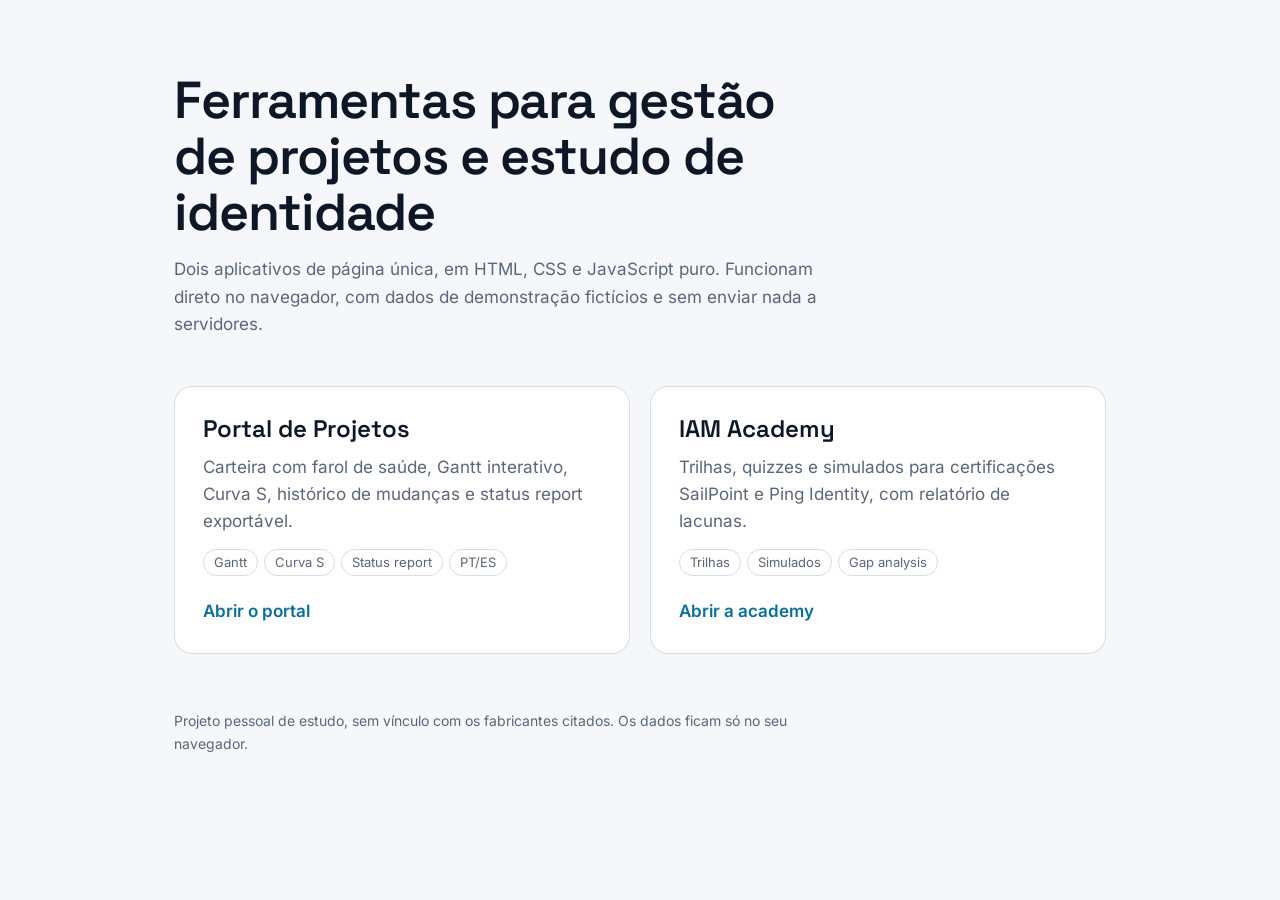
==== commit 21f2f5ac: "Carteira de Desenvolvimento" ====
--- a/index.html
+++ b/index.html
@@ -1,3849 +1,59 @@
-<!DOCTYPE html>
+<!doctype html>
 <html lang="pt-BR">
 <head>
 <meta charset="utf-8">
 <meta name="viewport" content="width=device-width, initial-scale=1, viewport-fit=cover">
-<title>IAM Academy</title>
-<link rel="icon" type="image/svg+xml" href="[data-uri]">
-<meta name="color-scheme" content="dark">
-<link rel="stylesheet" href="../assets/fonts/fonts.css">
+<title>Portfólio de projetos</title>
+<link rel="icon" href="data:image/svg+xml,%3Csvg xmlns='http://www.w3.org/2000/svg' viewBox='0 0 64 64'%3E%3Crect width='64' height='64' rx='14' fill='%235EC8F2'/%3E%3Cpath d='M18 44V20h12a8 8 0 010 16H18' fill='none' stroke='%230E1726' stroke-width='5' stroke-linejoin='round'/%3E%3C/svg%3E">
+<link rel="stylesheet" href="assets/fonts/fonts.css">
 <style>
-:root {
-  color-scheme: dark;
-  --black: #0E1726; --anth: #1A2536; --accent: #5EC8F2; --white: #FFFFFF;
-  --gray: #5B6678; --gray-l: #A3AEBF; --yellow: #F5C542; --orange: #FF8A3D; --red: #EF4444;
-  --accent-d: #1F8FBF; --accent-l: #9BE3FF;
-  --glass: rgba(26, 37, 54, 0.72); --line: rgba(91, 102, 120, 0.6);
-  --glow-sm: 0 0 8px rgba(94, 200, 242, 0.35);
-  --glow-md: 0 0 16px rgba(94, 200, 242, 0.30), inset 0 0 1px rgba(94, 200, 242, 0.6);
-  --glow-lg: 0 0 32px rgba(94, 200, 242, 0.25);
-  --f-display: "Space Grotesk", "Inter", Arial, sans-serif;
-  --f-body: "Inter", Arial, sans-serif;
-  --f-mono: ui-monospace, "SF Mono", Consolas, "Liberation Mono", monospace;
-  --ease: cubic-bezier(0.2, 0, 0, 1);
-  --d-fast: 180ms; --d-base: 280ms; --d-slow: 480ms;
-  box-sizing: border-box;
-  padding-top: env(safe-area-inset-top, 0px);
-  padding-bottom: env(safe-area-inset-bottom, 0px);
+:root{
+  --bg:#F5F7FA; --surface:#FFFFFF; --text:#0E1726; --muted:#5B6678; --line:rgba(91,102,120,.22);
+  --accent:#5EC8F2; --accent-text:#0B6E99;
+  color-scheme:light; box-sizing:border-box;
+  padding-top:env(safe-area-inset-top,0px); padding-bottom:env(safe-area-inset-bottom,0px);
 }
-@media (prefers-color-scheme: dark) { :root:not([data-theme="light"]) { color-scheme: dark; } }
-:root[data-theme="dark"] { color-scheme: dark; }
-input[type=checkbox], input[type=radio] { accent-color: var(--accent); width: 18px; height: 18px; }
-html { scroll-padding-top: env(safe-area-inset-top, 0px); height: 100%; }
-*, *::before, *::after { box-sizing: border-box; }
-body {
-  margin: 0; min-height: 100%; background: var(--black); color: var(--white);
-  font: 400 16px/26px var(--f-body); -webkit-font-smoothing: antialiased;
-}
-body::before { content: ""; position: fixed; inset: 0 0 auto; height: env(safe-area-inset-top, 0px); background: var(--black); z-index: 60; }
-h1, h2, h3 { font-family: var(--f-display); font-weight: 500; margin: 0; letter-spacing: -0.01em; }
-h1 { font-size: 34px; line-height: 40px; } h2 { font-size: 22px; line-height: 28px; } h3 { font: 600 16px/22px var(--f-body); }
-p { margin: 0; }
-a { color: var(--accent); }
-button { font: inherit; color: inherit; }
-:focus-visible { outline: 2px solid var(--accent); outline-offset: 2px; border-radius: 4px; }
-.mut { color: var(--gray-l); } .tnum { font-variant-numeric: tabular-nums; }
-.sr { position: absolute; width: 1px; height: 1px; overflow: hidden; clip: rect(0 0 0 0); }
-
-/* textura de círculos tangentes (grafismo da marca) */
-.tex { position: fixed; inset: 0; pointer-events: none; z-index: 0; transition: opacity var(--d-slow) var(--ease); }
-.tex svg { position: absolute; inset: 0; transform: translate(var(--px, 0px), var(--py, 0px)); transition: transform 240ms linear; }
-.tex circle { fill: none; stroke: var(--accent); stroke-opacity: 0.2; stroke-width: 1; vector-effect: non-scaling-stroke; }
-body[data-layer="read"] .tex { opacity: 0; }
-
-/* shell */
-.shell { position: relative; z-index: 1; display: grid; grid-template-columns: 248px minmax(0, 1fr); grid-template-rows: 64px 1fr; min-height: 100dvh; }
-.top {
-  grid-column: 1 / -1; position: sticky; top: env(safe-area-inset-top, 0px); z-index: 30; height: 64px;
-  display: flex; align-items: center; gap: 16px; padding: 0 20px; background: rgba(0, 0, 0, 0.82);
-  backdrop-filter: blur(16px); border-bottom: 1px solid var(--line);
-}
-.brand { display: flex; align-items: center; width: 170px; flex: none; }
-.brand img { height: 30px; width: auto; display: block; } .brand .li { display: none; }
-.sel, .inp, select, textarea {
-  background: var(--black); color: var(--white); border: 1px solid var(--gray); border-radius: 6px;
-  font: 400 15px/22px var(--f-body); padding: 8px 12px; min-height: 40px;
-}
-.sel { max-width: 320px; }
-.search { position: relative; flex: 1; max-width: 340px; }
-.search .inp { width: 100%; }
-.search-res { position: absolute; top: 46px; left: 0; right: 0; background: var(--anth); border: 1px solid var(--line); border-radius: 12px; padding: 6px; z-index: 40; display: none; box-shadow: 0 12px 32px rgba(0, 0, 0, 0.6); }
-.search-res.on { display: block; }
-.search-res button { display: block; width: 100%; text-align: left; background: none; border: 0; padding: 8px 10px; border-radius: 6px; cursor: pointer; }
-.search-res button:hover, .search-res button:focus-visible { background: rgba(94, 200, 242, 0.1); }
-.right { margin-left: auto; display: flex; align-items: center; gap: 12px; }
-.pill { display: flex; align-items: center; gap: 8px; border: 1px solid var(--line); border-radius: 999px; padding: 4px 12px; font-size: 14px; background: none; cursor: pointer; }
-.icon-btn { background: none; border: 1px solid var(--line); border-radius: 999px; width: 40px; height: 40px; display: grid; place-items: center; cursor: pointer; position: relative; }
-.icon-btn:hover { border-color: var(--accent); color: var(--accent); }
-.badge-n { position: absolute; top: -4px; right: -4px; min-width: 18px; height: 18px; border-radius: 9px; background: var(--yellow); color: var(--black); font: 700 11px/18px var(--f-body); text-align: center; }
-.menu { position: absolute; right: 20px; top: 60px; background: var(--anth); border: 1px solid var(--line); border-radius: 12px; padding: 8px; width: 270px; z-index: 50; display: none; box-shadow: 0 12px 32px rgba(0, 0, 0, 0.6); }
-.menu.on { display: block; }
-.menu .who { padding: 8px 10px 10px; border-bottom: 1px solid var(--line); margin-bottom: 6px; }
-.menu button, .menu label { display: flex; align-items: center; justify-content: space-between; gap: 10px; width: 100%; background: none; border: 0; padding: 9px 10px; border-radius: 6px; text-align: left; cursor: pointer; font-size: 15px; }
-.menu button:hover { background: rgba(94, 200, 242, 0.1); }
-
-.side { position: sticky; top: calc(64px + env(safe-area-inset-top, 0px)); height: calc(100dvh - 64px - env(safe-area-inset-top, 0px)); padding: 16px 12px; border-right: 1px solid var(--line); background: rgba(0, 0, 0, 0.55); display: flex; flex-direction: column; gap: 4px; overflow-y: auto; }
-.nav { display: flex; align-items: center; gap: 12px; padding: 10px 12px; border-radius: 6px; color: var(--gray-l); text-decoration: none; border: 1px solid transparent; font-size: 15px; transition: color var(--d-fast), background var(--d-fast); }
-.nav svg { width: 20px; height: 20px; flex: none; }
-.nav:hover { color: var(--white); background: rgba(255, 255, 255, 0.05); }
-.nav.on { color: var(--white); background: rgba(94, 200, 242, 0.12); border-color: var(--accent); font-weight: 600; }
-.nav.on svg { color: var(--accent); }
-.side .foot { margin-top: auto; padding: 12px; font-size: 13px; line-height: 18px; color: var(--gray-l); }
-
-.main { padding: 28px 32px 64px; min-width: 0; outline: none; }
-.page { max-width: 1160px; margin: 0 auto; }
-.page-h { display: flex; align-items: flex-end; justify-content: space-between; gap: 16px; margin-bottom: 22px; flex-wrap: wrap; }
-.sub { color: var(--gray-l); margin-top: 4px; }
-body[data-layer="read"] .main { background: var(--black); }
-
-/* componentes */
-.glass { background: var(--glass); backdrop-filter: blur(16px) saturate(120%); -webkit-backdrop-filter: blur(16px) saturate(120%); border: 1px solid var(--line); border-radius: 12px; padding: 20px; }
-.solid { background: var(--anth); border: 1px solid var(--line); border-radius: 12px; padding: 20px; }
-.card-i { transition: border-color var(--d-fast), box-shadow var(--d-fast), transform var(--d-fast) var(--ease); cursor: pointer; }
-.card-i:hover, .card-i:focus-visible { border-color: var(--accent); box-shadow: var(--glow-md); transform: translateY(-1px); }
-.btn { display: inline-flex; align-items: center; justify-content: center; gap: 8px; min-height: 40px; padding: 0 18px; border-radius: 4px; border: 1px solid transparent; font: 600 15px/1 var(--f-body); cursor: pointer; text-decoration: none; transition: box-shadow var(--d-fast), transform var(--d-fast) var(--ease), background var(--d-fast); }
-.btn.pri { background: var(--accent); color: var(--black); }
-.btn.pri:hover { box-shadow: var(--glow-sm); transform: translateY(-1px); }
-.btn.sec { border-color: var(--accent); color: var(--accent); background: none; }
-.btn.sec:hover { background: rgba(94, 200, 242, 0.08); box-shadow: var(--glow-sm); }
-.btn.gho { background: none; color: var(--white); border-color: var(--line); }
-.btn.gho:hover { border-color: var(--gray-l); }
-.btn.dan { background: none; color: var(--white); border-color: var(--red); }
-.btn.dan:hover { background: rgba(239, 68, 68, 0.12); }
-.btn.sm { min-height: 32px; padding: 0 12px; font-size: 14px; }
-.btn[disabled] { opacity: 0.45; cursor: not-allowed; box-shadow: none; transform: none; }
-.chip { display: inline-flex; align-items: center; gap: 6px; border: 1px solid var(--line); border-radius: 4px; padding: 2px 8px; font-size: 13px; line-height: 20px; color: var(--white); white-space: nowrap; }
-.chip.ok { border-color: var(--accent); color: var(--accent); } .chip.warn { border-color: var(--yellow); color: var(--yellow); }
-.chip.bad { border-color: var(--red); } .chip.mut { color: var(--gray-l); }
-.dot { width: 8px; height: 8px; border-radius: 50%; display: inline-block; background: var(--gray); }
-.dot.ok { background: var(--accent); } .dot.warn { background: var(--yellow); } .dot.mut { background: var(--gray); } .dot.bad { background: var(--red); } .dot.risk { background: var(--orange); }
-.row { display: flex; align-items: center; gap: 12px; } .wrap { flex-wrap: wrap; } .between { justify-content: space-between; }
-.stack { display: flex; flex-direction: column; gap: 12px; }
-.grid2 { display: grid; grid-template-columns: repeat(2, minmax(0, 1fr)); gap: 16px; }
-.grid3 { display: grid; grid-template-columns: repeat(3, minmax(0, 1fr)); gap: 16px; }
-.hr { height: 1px; background: var(--line); border: 0; margin: 16px 0; }
-.lbl { font-size: 14px; color: var(--gray-l); }
-.num { font: 600 44px/48px var(--f-display); font-variant-numeric: tabular-nums; }
-.link { background: none; border: 0; color: var(--accent); cursor: pointer; padding: 0; text-decoration: underline; text-underline-offset: 3px; }
-.bar { height: 8px; border-radius: 4px; background: rgba(91, 102, 120, 0.45); overflow: hidden; }
-.bar > i { display: block; height: 100%; background: linear-gradient(135deg, var(--accent-d), var(--accent) 50%, var(--accent-l)); width: 0; transition: width 900ms var(--ease); }
-
-/* anel de progresso */
-.ring { position: relative; display: inline-grid; place-items: center; }
-.ring svg { transform: rotate(-90deg); display: block; }
-.rg-track { fill: none; stroke: rgba(91, 102, 120, 0.5); }
-.rg-bar { fill: none; stroke: url(#g-brand); stroke-linecap: round; transition: stroke-dashoffset 1100ms var(--ease); }
-.ring .rg-v { position: absolute; font: 600 22px/1 var(--f-display); font-variant-numeric: tabular-nums; }
-
-/* dashboard */
-.dash { display: grid; grid-template-columns: repeat(12, minmax(0, 1fr)); gap: 16px; }
-.c-continue { grid-column: span 8; border-color: var(--accent); background: linear-gradient(180deg, rgba(94, 200, 242, 0.08), var(--glass)); }
-.c-pront { grid-column: span 4; } .c-radar { grid-column: span 6; } .c-ind { grid-column: span 6; }
-.c-tri { grid-column: span 7; } .c-sim { grid-column: span 5; } .c-aviso { grid-column: span 12; border-color: var(--yellow); }
-.mod-num { font: 500 72px/72px var(--f-display); color: var(--accent); font-variant-numeric: tabular-nums; }
-.ind-grid { display: grid; grid-template-columns: 1fr 1fr 1fr; gap: 12px; margin: 8px 0 14px; }
-.lacuna { display: flex; align-items: center; gap: 10px; padding: 8px 0; border-top: 1px solid var(--line); }
-.slogan { text-align: center; margin: 40px 0 0; font: 500 12px/16px var(--f-display); letter-spacing: 0.6em; color: var(--accent); }
-
-/* radar */
-.radar { display: block; width: 100%; max-width: 420px; margin: 0 auto; }
-.radar text { fill: var(--white); font: 400 13px var(--f-body); }
-.radar .g { fill: none; stroke: rgba(91, 102, 120, 0.55); }
-.radar .meta { fill: none; stroke: var(--yellow); stroke-dasharray: 4 4; stroke-opacity: 0.8; }
-.radar .dat { fill: rgba(94, 200, 242, 0.14); stroke: var(--accent); stroke-width: 2; transform: scale(0.02); transition: transform 900ms var(--ease); }
-.radar .dat.in { transform: none; }
-.radar .pt { fill: var(--black); stroke: var(--accent); stroke-width: 2; cursor: pointer; }
-.radar .pt:hover, .radar .pt:focus-visible { fill: var(--accent); }
-
-/* constelação */
-.tri { display: grid; grid-template-columns: minmax(0, 1fr) 340px; gap: 16px; align-items: start; }
-.const { padding: 8px; }
-.const svg { width: 100%; height: auto; display: block; }
-.const .quad { fill: var(--gray-l); font: 600 14px var(--f-display); }
-.const .lin { stroke: rgba(91, 102, 120, 0.7); stroke-width: 1.25; fill: none; }
-.const .lin.on { stroke: var(--accent); stroke-width: 2; stroke-dasharray: 6 8; animation: flow 1.4s linear infinite; filter: drop-shadow(0 0 4px rgba(94, 200, 242, 0.5)); }
-@keyframes flow { to { stroke-dashoffset: -28; } }
-.no { cursor: pointer; outline: none; }
-.no circle.b { fill: var(--black); stroke: var(--gray-l); stroke-width: 1.5; transition: stroke var(--d-fast), filter var(--d-fast); }
-.no text { fill: var(--white); font: 600 14px var(--f-display); text-anchor: middle; pointer-events: none; }
-.no.st-done circle.b { stroke: var(--accent); stroke-width: 2.5; fill: rgba(94, 200, 242, 0.14); }
-.no.st-going circle.b { stroke: var(--gray-l); }
-.no.st-going .arc { fill: none; stroke: var(--accent); stroke-width: 3; stroke-linecap: round; }
-.no.st-lock circle.b { stroke: var(--gray); stroke-dasharray: 4 4; } .no.st-lock text { fill: var(--gray-l); }
-.no:hover circle.b, .no:focus-visible circle.b, .no.sel circle.b { filter: drop-shadow(0 0 8px rgba(94, 200, 242, 0.7)); stroke: var(--accent); }
-.no .halo { fill: none; stroke: var(--accent); stroke-width: 1.5; stroke-dasharray: 2 4; opacity: 0; }
-.no.sel .halo { opacity: 1; }
-.no.ign circle.b { animation: ignite 1.2s var(--ease); }
-@keyframes ignite { 0% { filter: drop-shadow(0 0 0 rgba(94, 200, 242, 0)); transform: scale(1); } 40% { filter: drop-shadow(0 0 18px rgba(94, 200, 242, 0.95)); } 100% { filter: drop-shadow(0 0 0 rgba(94, 200, 242, 0)); } }
-.root-no circle { fill: none; stroke: var(--gray); stroke-dasharray: 4 4; stroke-width: 1.5; }
-.root-no.ready circle { stroke: var(--accent); stroke-dasharray: none; stroke-width: 2.5; filter: drop-shadow(0 0 8px rgba(94, 200, 242, 0.6)); }
-.root-no text { fill: var(--gray-l); font: 600 13px var(--f-display); text-anchor: middle; } .root-no.ready text { fill: var(--white); }
-.legend { display: flex; gap: 16px; flex-wrap: wrap; padding: 8px 12px 4px; font-size: 13px; color: var(--gray-l); }
-.legend span { display: inline-flex; align-items: center; gap: 6px; }
-.legend i { width: 12px; height: 12px; border-radius: 50%; border: 1.5px solid var(--gray-l); display: inline-block; }
-.legend i.d { border-color: var(--accent); background: rgba(94, 200, 242, 0.2); } .legend i.l { border-style: dashed; border-color: var(--gray); }
-.legend i.g { border-color: var(--accent); border-right-color: var(--gray-l); border-bottom-color: var(--gray-l); }
-.pn h2 { margin: 4px 0 8px; }
-.kv { display: flex; justify-content: space-between; gap: 12px; padding: 8px 0; border-top: 1px solid var(--line); font-size: 15px; }
-.seg-tabs { display: inline-flex; border: 1px solid var(--line); border-radius: 4px; overflow: hidden; }
-.seg-tabs button { background: none; border: 0; padding: 6px 14px; cursor: pointer; color: var(--gray-l); font-size: 14px; }
-.seg-tabs button.on { background: rgba(94, 200, 242, 0.14); color: var(--white); font-weight: 600; }
-.lista-mod { list-style: none; margin: 0; padding: 0; display: flex; flex-direction: column; gap: 8px; }
-.lista-mod li { display: flex; align-items: center; gap: 12px; padding: 12px 14px; border: 1px solid var(--line); border-radius: 12px; background: var(--glass); }
-.lista-mod .n { font: 600 18px var(--f-display); width: 32px; color: var(--accent); }
-
-/* leitura */
-.read-grid { display: grid; grid-template-columns: 220px minmax(0, 680px) 240px; gap: 32px; justify-content: center; }
-.read-col { font-size: 18px; line-height: 30px; }
-.read-col h1 { font-size: 30px; line-height: 36px; margin: 8px 0 12px; }
-.read-col h2 { font-size: 22px; line-height: 28px; margin: 32px 0 8px; }
-.read-col p { margin: 0 0 14px; font-weight: 400; }
-.read-col .intro { color: var(--gray-l); font-size: 18px; }
-.idx { position: sticky; top: calc(88px + env(safe-area-inset-top, 0px)); align-self: start; font-size: 15px; line-height: 22px; }
-.idx a { display: block; padding: 6px 10px; border-radius: 6px; color: var(--gray-l); text-decoration: none; border-left: 2px solid transparent; }
-.idx a:hover { color: var(--white); } .idx a.on { color: var(--white); border-left-color: var(--accent); background: rgba(94, 200, 242, 0.08); }
-.marg { position: sticky; top: calc(88px + env(safe-area-inset-top, 0px)); align-self: start; font-size: 14px; line-height: 20px; display: flex; flex-direction: column; gap: 14px; }
-.marg a { word-break: break-word; }
-.extra { border-left: 2px solid var(--yellow); padding-left: 16px; margin-top: 28px; }
-.foot-nav { display: flex; justify-content: space-between; gap: 12px; margin-top: 36px; padding-top: 20px; border-top: 1px solid var(--line); }
-.callout { border: 1px solid var(--line); border-radius: 6px; padding: 10px 12px; font-size: 14px; line-height: 20px; color: var(--gray-l); }
-.codeb { font: 400 14px/22px var(--f-mono); background: var(--black); border: 1px solid var(--line); border-radius: 6px; padding: 12px; overflow-x: auto; }
-
-/* quiz e prova */
-.qwrap { max-width: 760px; margin: 0 auto; }
-.segs { display: flex; gap: 6px; } .segs i { flex: 1; height: 6px; border-radius: 3px; background: rgba(91, 102, 120, 0.5); } .segs i.d { background: var(--accent); } .segs i.c { background: none; border: 1.5px solid var(--accent); height: 6px; }
-.cen { color: var(--gray-l); font-size: 17px; line-height: 28px; margin: 18px 0 10px; }
-.qq { font: 500 22px/30px var(--f-display); margin-bottom: 18px; }
-.opts { display: flex; flex-direction: column; gap: 10px; }
-.opt { display: flex; align-items: flex-start; gap: 14px; text-align: left; width: 100%; padding: 14px 16px; background: var(--black); border: 1px solid var(--line); border-radius: 6px; cursor: pointer; font-size: 17px; line-height: 26px; transition: border-color var(--d-fast), background var(--d-fast); }
-.opt:hover:not([disabled]) { border-color: var(--gray-l); }
-.opt .lt { flex: none; width: 28px; height: 28px; border: 1px solid var(--gray-l); border-radius: 50%; display: grid; place-items: center; font: 600 13px var(--f-display); }
-.opt.sel { border-color: var(--accent); background: rgba(94, 200, 242, 0.1); } .opt.sel .lt { background: var(--accent); border-color: var(--accent); color: var(--black); }
-.opt.ok { border-color: var(--accent); background: rgba(94, 200, 242, 0.12); animation: pop var(--d-base) var(--ease); } .opt.ok .lt { background: var(--accent); color: var(--black); border-color: var(--accent); }
-.opt.bad { border-color: var(--red); } .opt.bad .lt { border-color: var(--red); }
-.opt .tag { margin-left: auto; flex: none; font-size: 14px; font-weight: 600; display: inline-flex; gap: 6px; align-items: center; }
-@keyframes pop { 0% { transform: scale(0.985); } 60% { transform: scale(1.008); } 100% { transform: scale(1); } }
-.fbk { margin-top: 16px; border: 1px solid var(--line); border-radius: 6px; padding: 14px 16px; animation: rise var(--d-base) var(--ease); }
-@keyframes rise { from { opacity: 0; transform: translateY(6px); } to { opacity: 1; transform: none; } }
-.prova-top { position: sticky; top: calc(64px + env(safe-area-inset-top, 0px)); z-index: 20; background: rgba(0, 0, 0, 0.9); backdrop-filter: blur(12px); border-bottom: 1px solid var(--line); padding: 12px 32px; margin: -28px -32px 24px; display: flex; align-items: center; gap: 16px; }
-.timer { font: 600 22px var(--f-display); font-variant-numeric: tabular-nums; border: 1px solid var(--line); border-radius: 6px; padding: 4px 14px; }
-.timer.warn { border-color: var(--yellow); color: var(--yellow); }
-.prova-grid { display: grid; grid-template-columns: minmax(0, 1fr) 280px; gap: 32px; max-width: 1060px; margin: 0 auto; }
-.qnav { display: grid; grid-template-columns: repeat(5, 1fr); gap: 8px; }
-.qnav button { position: relative; aspect-ratio: 1; border: 1px solid var(--line); border-radius: 6px; background: none; cursor: pointer; font: 600 14px var(--f-display); }
-.qnav button.ok { background: rgba(94, 200, 242, 0.12); border-color: var(--accent); } .qnav button.now { outline: 2px solid var(--accent); outline-offset: 1px; }
-.qnav button.flag::after { content: ""; position: absolute; top: 0; right: 0; border: 7px solid transparent; border-top-color: var(--yellow); border-right-color: var(--yellow); border-radius: 0 5px 0 0; }
-.dom-row { display: grid; grid-template-columns: 130px 84px minmax(0, 1fr) 200px; gap: 14px; align-items: center; padding: 12px 0; border-top: 1px solid var(--line); }
-.dbar { position: relative; height: 12px; border-radius: 6px; background: rgba(91, 102, 120, 0.45); }
-.dbar i { position: absolute; left: 0; top: 0; bottom: 0; border-radius: 6px; width: 0; transition: width 900ms var(--ease); }
-.dbar b { position: absolute; top: -5px; bottom: -5px; width: 2px; background: var(--white); }
-.i-ok { background: var(--accent); } .i-warn { background: var(--yellow); } .i-bad { background: var(--orange); }
-
-/* conteúdos (ingestão) */
-.dz { display: grid; place-items: center; text-align: center; border: 1px dashed var(--gray-l); border-radius: 12px; padding: 26px 16px; cursor: pointer; transition: border-color var(--d-fast), background var(--d-fast); }
-.dz:hover, .dz.drag, .dz:focus-within { border-color: var(--accent); background: rgba(94, 200, 242, 0.06); }
-.pipe { display: grid; grid-template-columns: repeat(5, 1fr); gap: 6px; margin-top: 8px; }
-.pipe i { height: 6px; border-radius: 3px; background: rgba(91, 102, 120, 0.5); } .pipe i.d { background: var(--accent); } .pipe i.n { background: none; border: 1.5px solid var(--accent); animation: blink 1s ease-in-out infinite; } .pipe i.x { background: none; border: 1.5px solid var(--red); }
-@keyframes blink { 50% { opacity: 0.45; } }
-.pipe-l { display: grid; grid-template-columns: repeat(5, 1fr); gap: 6px; font-size: 12px; color: var(--gray-l); }
-.qitem { padding: 12px 0; border-top: 1px solid var(--line); }
-.diff { display: grid; grid-template-columns: 1fr 1fr; gap: 12px; }
-.diff > div { border: 1px solid var(--line); border-radius: 6px; padding: 10px; font-size: 14px; line-height: 20px; }
-.ln { padding: 2px 8px; border-radius: 3px; } .ln.add { background: rgba(94, 200, 242, 0.14); } .ln.add::before { content: "+ "; font-weight: 700; color: var(--accent); }
-.pre { white-space: pre-wrap; font: 400 14px/22px var(--f-body); background: var(--black); border: 1px solid var(--line); border-radius: 6px; padding: 12px; max-height: 220px; overflow: auto; }
-
-/* tabela admin */
-.tbl { width: 100%; border-collapse: collapse; }
-.tbl th { text-align: left; font-weight: 400; color: var(--gray-l); font-size: 14px; padding: 10px 12px; border-bottom: 1px solid var(--gray); }
-.tbl td { padding: 12px; border-bottom: 1px solid var(--line); vertical-align: middle; }
-.tbl tr.on td { background: rgba(94, 200, 242, 0.08); } .tbl tr { cursor: pointer; }
-.admin-grid { display: grid; grid-template-columns: minmax(0, 1fr) 320px; gap: 16px; align-items: start; }
-
-/* catálogo */
-.cat { display: flex; flex-direction: column; gap: 12px; min-height: 200px; }
-.cat.act { border-color: var(--accent); box-shadow: var(--glow-md); }
-
-/* modal e toast */
-.modal-bg { position: fixed; inset: 0; background: rgba(0, 0, 0, 0.72); z-index: 80; display: grid; place-items: center; padding: 16px; animation: fade var(--d-base); }
-.modal { background: var(--anth); border: 1px solid var(--accent); box-shadow: var(--glow-md); border-radius: 12px; padding: 24px; width: min(480px, 100%); max-height: 90dvh; overflow: auto; }
-.modal h2 { margin-bottom: 10px; } .modal .acts { display: flex; justify-content: flex-end; gap: 10px; margin-top: 20px; }
-@keyframes fade { from { opacity: 0; } }
-#toasts { position: fixed; right: 20px; bottom: calc(20px + env(safe-area-inset-bottom, 0px)); display: flex; flex-direction: column; gap: 8px; z-index: 90; }
-.toast { background: var(--anth); border: 1px solid var(--line); border-left: 3px solid var(--accent); border-radius: 6px; padding: 10px 14px; max-width: 360px; animation: rise var(--d-base) var(--ease); }
-.toast.bad { border-left-color: var(--red); } .toast.warn { border-left-color: var(--yellow); }
-
-/* login */
-.login { position: relative; z-index: 1; min-height: 100dvh; display: grid; place-items: center; padding: 24px; }
-.login-card { width: min(440px, 100%); }
-.login-logo { height: 44px; margin-bottom: 28px; }
-.login .big { font: 500 38px/44px var(--f-display); margin-bottom: 8px; }
-.demo { display: flex; gap: 8px; flex-wrap: wrap; margin-top: 12px; }
-.err { color: var(--white); border-left: 3px solid var(--red); padding: 6px 10px; margin-top: 10px; background: rgba(239, 68, 68, 0.1); }
-
-/* transição cinematográfica entre camadas */
-#cine { position: fixed; inset: 0; z-index: 100; display: none; place-items: center; background: var(--black); }
-#cine.play { display: grid; animation: cine 780ms var(--ease) both; }
-#cine svg { position: absolute; width: 120vmax; height: 120vmax; }
-#cine circle { fill: none; stroke: var(--accent); stroke-width: 1; vector-effect: non-scaling-stroke; transform-origin: center; animation: ringx 780ms var(--ease) both; }
-#cine circle:nth-child(2) { animation-delay: 60ms; } #cine circle:nth-child(3) { animation-delay: 120ms; }
-#cine .txt { position: relative; font: 500 13px var(--f-display); letter-spacing: 0.6em; color: var(--accent); animation: txt 780ms ease both; }
-@keyframes cine { 0% { opacity: 0; } 25% { opacity: 1; } 70% { opacity: 1; } 100% { opacity: 0; } }
-@keyframes ringx { from { transform: scale(0.05); } to { transform: scale(1); } }
-@keyframes txt { 0%, 15% { opacity: 0; } 45%, 65% { opacity: 1; } 100% { opacity: 0; } }
-
-body.reduce *, body.reduce *::before, body.reduce *::after { animation-duration: 0.001ms !important; animation-iteration-count: 1 !important; transition-duration: 0.001ms !important; }
-body.reduce .tex svg { transition: none; }
-@media (prefers-reduced-motion: reduce) { .const .lin.on { animation: none; } .pipe i.n { animation: none; } }
-
-@media (max-width: 1100px) {
-  .read-grid { grid-template-columns: minmax(0, 680px); } .idx, .marg { position: static; } .tri { grid-template-columns: 1fr; }
-  .dash > * { grid-column: span 12 !important; } .admin-grid, .prova-grid { grid-template-columns: 1fr; }
-}
-@media (max-width: 900px) {
-  .shell { grid-template-columns: 1fr; }
-  .side { position: fixed; top: auto; bottom: 0; left: 0; right: 0; height: calc(64px + env(safe-area-inset-bottom, 0px)); flex-direction: row; padding: 8px 8px calc(8px + env(safe-area-inset-bottom, 0px)); overflow-x: auto; z-index: 35; background: rgba(0, 0, 0, 0.95); border-right: 0; border-top: 1px solid var(--line); }
-  .nav { flex-direction: column; gap: 2px; font-size: 11px; padding: 4px 10px; min-width: 66px; line-height: 14px; text-align: center; } .side .foot { display: none; }
-  .main { padding: 20px 16px 96px; } .brand { width: 40px; } .brand .lh { display: none; } .brand .li { display: block; } .sel { max-width: 140px; } .search, .pill { display: none; }
-  .grid2, .grid3 { grid-template-columns: 1fr; } .dom-row { grid-template-columns: 1fr 50px; } .dom-row .dbar { grid-column: 1 / -1; } .prova-top { padding: 10px 16px; margin: -20px -16px 20px; }
-  .ind-grid { grid-template-columns: 1fr 1fr; } h1 { font-size: 28px; line-height: 34px; }
-}
-
-.login-logo { width: min(395px, 100%); height: auto; }
-.login-card { width: min(480px, 100%); }
-.chip.bad { border-color: var(--red); }
-.modal.wide { width: min(680px, 100%); }
-/* figuras */
-.fig { margin: 22px 0; padding: 14px; border: 1px solid var(--line); border-radius: 12px; background: var(--black); }
-.fig svg { width: 100%; height: auto; display: block; }
-.fig figcaption { margin-top: 8px; font-size: 14px; line-height: 20px; color: var(--gray-l); text-align: center; }
-.fig .fb { fill: var(--anth); stroke: var(--gray); stroke-width: 1.2; } .fig .fb.hi { stroke: var(--accent); fill: rgba(94, 200, 242, 0.1); stroke-width: 1.6; }
-.fig .ft { fill: #fff; font: 500 13.5px "Inter", Arial, sans-serif; } .fig .fn { fill: var(--accent); font: 700 12px "Space Grotesk", Arial, sans-serif; }
-.fig .fh { fill: #fff; font: 600 14px "Space Grotesk", "Inter", Arial, sans-serif; } .fig .fl { stroke: var(--accent); stroke-width: 1.4; fill: none; } .fig .fg { stroke: var(--gray); stroke-width: 1; fill: none; }
-/* aula */
-.obj { border: 1px solid var(--line); border-radius: 12px; padding: 16px 18px; margin: 0 0 18px; background: rgba(94, 200, 242, 0.04); }
-.obj h3 { margin: 0 0 8px; font-size: 16px; } .obj ul { list-style: none; margin: 0; padding: 0; display: grid; gap: 6px; font-size: 16px; line-height: 24px; }
-.obj li { display: flex; gap: 10px; align-items: flex-start; } .obj li svg { flex: none; margin-top: 3px; color: var(--accent); }
-.pense { border-left: 3px solid var(--accent); padding: 8px 0 8px 16px; margin: 0 0 8px; font-size: 18px; line-height: 30px; }
-.box { border: 1px solid var(--line); border-radius: 12px; padding: 4px 18px 8px; margin: 22px 0; } .box.warn { border-color: rgba(239, 216, 75, 0.6); }
-.box h2 { margin: 12px 0 6px !important; font-size: 20px !important; } .box ul { margin: 0; padding-left: 20px; display: grid; gap: 4px; }
-.gl { margin: 8px 0 0; display: grid; grid-template-columns: max-content 1fr; gap: 6px 18px; font-size: 16px; line-height: 24px; } .gl dt { font-weight: 600; color: var(--accent); } .gl dd { margin: 0; color: var(--gray-l); }
-.bars-dom { display: grid; gap: 8px; padding: 6px 0; } .bd { display: grid; grid-template-columns: 1fr 140px 44px; gap: 10px; align-items: center; font-size: 13px; line-height: 18px; } .bd b { text-align: right; }
-/* prova DOMC */
-.domc, .domc-opt { margin-top: 8px; } .opt-card { border: 1px solid var(--accent); border-radius: 6px; padding: 16px; font-size: 18px; line-height: 28px; background: rgba(94, 200, 242, 0.06); }
-/* revisão */
-.rev-ctl { display: flex; gap: 24px; flex-wrap: wrap; align-items: flex-start; border: 1px solid var(--line); border-radius: 12px; padding: 14px 16px; margin: 12px 0 16px; background: var(--black); }
-.rev-body { display: grid; grid-template-columns: minmax(0, 1fr) 420px; gap: 28px; align-items: start; } .qrev { border-top: 1px solid var(--line); padding: 12px 0; font-size: 15px; line-height: 22px; }
-@media (max-width: 1100px) { .rev-body { grid-template-columns: 1fr; } }
-.spacer { flex: 1; }
-
-/* aula imersiva */
-.stepper-wrap { margin: 4px 0 22px; position: sticky; top: 64px; z-index: 5; background: var(--black); padding: 8px 0 6px; }
-.stepper { list-style: none; display: flex; gap: 4px; margin: 10px 0 0; padding: 0; overflow-x: auto; }
-.stepper li { flex: 1 1 0; min-width: 0; } .stepper button { width: 100%; background: transparent; border: 0; color: var(--gray-l); cursor: pointer; display: flex; flex-direction: column; align-items: center; gap: 4px; padding: 4px 2px; font: inherit; border-radius: 6px; min-height: 44px; }
-.stepper button span { width: 28px; height: 28px; border-radius: 50%; border: 1.5px solid var(--gray); display: grid; place-items: center; font: 600 13px "Space Grotesk", Arial, sans-serif; }
-.stepper button em { font-style: normal; font-size: 11px; line-height: 14px; text-align: center; overflow-wrap: anywhere; }
-.stepper li.d button span { background: var(--accent); color: #000; border-color: var(--accent); } .stepper li.c button { color: #fff; } .stepper li.c button span { border-color: var(--accent); color: var(--accent); box-shadow: var(--glow-sm); }
-.stepper button:hover span { border-color: var(--accent); } .stepper button:focus-visible { outline: 2px solid var(--accent); outline-offset: 2px; }
-.stage-in { animation: stageIn 0.4s ease both; } @keyframes stageIn { from { opacity: 0; transform: translateY(10px); } to { opacity: 1; transform: none; } }
-body.reduce .stage-in { animation: none; }
-.part-t { font: 600 12px/16px "Inter", Arial, sans-serif; letter-spacing: 0.14em; text-transform: uppercase; color: var(--accent); margin: 22px 0 6px; }
-.part:first-of-type .part-t { margin-top: 6px; }
-.timeline { list-style: none; margin: 14px 0; padding: 0; position: relative; } .timeline::before { content: ""; position: absolute; left: 17px; top: 14px; bottom: 14px; width: 2px; background: linear-gradient(180deg, #1F8FBF, #5EC8F2 50%, #9BE3FF); opacity: 0.5; }
-.timeline li { display: flex; gap: 16px; align-items: flex-start; padding: 8px 0; position: relative; } .timeline .tn { flex: none; width: 36px; height: 36px; border-radius: 50%; background: var(--black); border: 2px solid var(--accent); display: grid; place-items: center; font: 600 15px "Space Grotesk", Arial, sans-serif; color: var(--accent); z-index: 1; }
-.timeline strong { font-size: 18px; } .timeline p { margin: 4px 0 0; font-size: 16px; line-height: 26px; color: #fff; }
-.caso { border: 1px solid var(--accent); border-radius: 12px; padding: 18px 20px; margin: 8px 0 22px; background: rgba(94, 200, 242, 0.05); } .caso h2 { margin-top: 10px !important; } .caso .licao { border-top: 1px solid var(--line); padding-top: 10px; margin-top: 12px; }
-.refs { border: 1px solid var(--line); border-radius: 12px; padding: 12px 18px; margin: 22px 0 0; } .refs h3 { margin: 0 0 6px; font-size: 15px; } .refs ul, .fontes { margin: 0; padding-left: 20px; font-size: 15px; line-height: 24px; color: var(--gray-l); }
-.cps { margin-top: 26px; border-top: 1px solid var(--line); padding-top: 6px; } .cp { margin: 16px 0; } .cp .opts { display: grid; gap: 8px; margin-top: 8px; }
-.read-col .part { margin-bottom: 8px; }
-
-.termo { background: rgba(94, 200, 242, 0.12); border-bottom: 2px dotted var(--accent); border-radius: 3px; padding: 0 2px; cursor: help; transition: background var(--d-fast); }
-.termo:hover, .termo:focus-visible, .termo.on { background: rgba(94, 200, 242, 0.28); outline: none; }
-.termo:focus-visible { box-shadow: 0 0 0 2px var(--accent); }
-#pop { position: fixed; z-index: 70; width: min(330px, calc(100vw - 16px)); background: var(--anth); border: 1px solid var(--accent); border-radius: 8px; padding: 12px 14px; box-shadow: var(--glow-md); pointer-events: none; opacity: 0; transform: translateY(4px); transition: opacity var(--d-fast), transform var(--d-fast); }
-#pop.on { opacity: 1; transform: none; } body.reduce #pop { transition: none; }
-#pop strong { display: block; color: var(--accent); font: 600 14px/20px "Space Grotesk", "Inter", Arial, sans-serif; margin-bottom: 4px; }
-#pop span { display: block; font-size: 15px; line-height: 22px; color: #fff; }
-.mitos { margin: 22px 0; display: grid; gap: 10px; } .mitos h2 { margin-bottom: 0 !important; }
-.mito { display: grid; grid-template-columns: 1fr 1fr; border: 1px solid var(--line); border-radius: 10px; overflow: hidden; }
-.mito > div { padding: 12px 14px; font-size: 15px; line-height: 23px; } .mito > div span { display: block; font: 700 11px/16px "Inter", Arial, sans-serif; letter-spacing: 0.14em; text-transform: uppercase; margin-bottom: 4px; }
-.mito .m { background: rgba(239, 68, 68, 0.07); border-right: 1px solid var(--line); } .mito .m span { color: var(--gray-l); text-decoration: line-through; } .mito .v { background: rgba(94, 200, 242, 0.06); } .mito .v span { color: var(--accent); }
-@media (max-width: 700px) { .mito { grid-template-columns: 1fr; } .mito .m { border-right: 0; border-bottom: 1px solid var(--line); } }
-.refs li { margin-bottom: 6px; } .refs a { color: var(--accent); }
-
-/* IAM Academy: login e rodapés */
-.login { display: flex; flex-direction: column; align-items: center; justify-content: center; gap: 28px; padding: 24px; min-height: 100vh; }
-.login-logo { width: min(330px, 100%); height: auto; margin-bottom: 22px; }
-.login-foot { display: flex; justify-content: center; } .login-foot .nb { width: min(395px, 100%); height: auto; display: block; } .login-foot .sk { display: none; width: 190px; height: auto; }
-@media (max-width: 440px) { .login-foot .nb { display: none; } .login-foot .sk { display: block; } }
-
-.acesso-tabs { width: 100%; display: flex; } .acesso-tabs button { flex: 1; min-height: 44px; }
-.err { border: 1px solid var(--red); border-radius: 6px; padding: 10px 12px; margin-top: 12px; font-size: 15px; line-height: 22px; }
-
-.save-st { display: inline-flex; align-items: center; gap: 7px; font-size: 13px; line-height: 18px; color: var(--gray-l); white-space: nowrap; }
-.save-st i { width: 8px; height: 8px; border-radius: 50%; background: var(--accent); flex: none; }
-.save-st.salvando i { background: var(--yellow); } .save-st.erro i { background: var(--red); } .save-st.erro { color: #fff; }
-@media (max-width: 1100px) { .save-st span { display: none; } }
-
+@media (prefers-color-scheme:dark){:root:not([data-theme="light"]){
+  --bg:#0E1726; --surface:#1A2536; --text:#FFFFFF; --muted:#A3AEBF; --line:rgba(163,174,191,.22); --accent-text:#5EC8F2; color-scheme:dark;}}
+:root[data-theme="dark"]{--bg:#0E1726; --surface:#1A2536; --text:#FFFFFF; --muted:#A3AEBF; --line:rgba(163,174,191,.22); --accent-text:#5EC8F2; color-scheme:dark}
+*,*::before,*::after{box-sizing:inherit}
+body{margin:0;background:var(--bg);color:var(--text);font:400 17px/1.6 "Inter",Arial,sans-serif}
+main{max-width:980px;margin:0 auto;padding:72px 24px 64px}
+h1{font:600 clamp(34px,5vw,52px)/1.08 "Space Grotesk","Inter",Arial,sans-serif;margin:0 0 16px;letter-spacing:-.02em;max-width:18ch}
+.lead{color:var(--muted);max-width:60ch;margin:0 0 48px}
+.grid{display:grid;grid-template-columns:repeat(auto-fit,minmax(280px,1fr));gap:20px}
+a.card{display:flex;flex-direction:column;gap:10px;padding:28px;background:var(--surface);border:1px solid var(--line);border-radius:18px;color:inherit;text-decoration:none;transition:border-color .2s}
+a.card:hover{border-color:var(--accent)}
+a.card:focus-visible{outline:2px solid var(--accent);outline-offset:3px}
+.card h2{font:600 24px/1.2 "Space Grotesk","Inter",Arial,sans-serif;margin:0}
+.card p{margin:0;color:var(--muted)}
+.card .go{margin-top:auto;padding-top:12px;color:var(--accent-text);font-weight:600}
+.tags{display:flex;flex-wrap:wrap;gap:6px;margin-top:4px}
+.tags span{font-size:13px;border:1px solid var(--line);border-radius:999px;padding:2px 10px;color:var(--muted)}
+footer{margin-top:56px;color:var(--muted);font-size:14px;max-width:70ch}
+footer a{color:var(--accent-text)}
+@media (prefers-reduced-motion:reduce){a.card{transition:none}}
 </style>
 </head>
-<body data-layer="hud">
-<svg width="0" height="0" style="position:absolute" aria-hidden="true" focusable="false"><defs><linearGradient id="g-brand" x1="0" y1="0" x2="1" y2="1"><stop offset="0" stop-color="#1F8FBF"/><stop offset=".5" stop-color="#5EC8F2"/><stop offset="1" stop-color="#9BE3FF"/></linearGradient></defs></svg>
-<div class="tex" id="tex" aria-hidden="true"></div>
-<div id="app"></div>
-<div id="toasts" role="status" aria-live="polite"></div>
-<div id="cine" aria-hidden="true"></div>
-<script>
-(function(){
-'use strict';
-const UNI_H="[data-uri]";
-const UNI_I="[data-uri]";
-/* ===== Núcleo de conteúdo v2 ===== */
-const DATA_PESQUISA = "16/10/2026";
-const SRC = {
-  docs: { t: "SailPoint Documentation", u: "https://documentation.sailpoint.com/" },
-  gLdr: { t: "Identity Security Leader: guia de preparação (SailPoint)", u: "https://community.sailpoint.com/knowledge/Identity-Security-Leader-Knowledge-Credential-Exam-Preparation" },
-  gProf: { t: "Identity Security Professional: guia de preparação (SailPoint)", u: "https://community.sailpoint.com/knowledge/Identity-Security-Professional-Exam-Prep-Guide" },
-  gAdm: { t: "Identity Security Administrator: guia de preparação (SailPoint)", u: "https://community.sailpoint.com/knowledge/Identity-Security-Administrator-Exam-Prep-Guide" },
-  gEng: { t: "Identity Security Engineer: guia de preparação (SailPoint)", u: "https://community.sailpoint.com/knowledge/Identity-Security-Engineer-Exam-Prep-Guide" },
-  gIiq: { t: "IdentityIQ Associate: guia de preparação (SailPoint)", u: "https://community.sailpoint.com/knowledge/SailPoint-Certified-IdentityIQ-Associate-Exam-Prep-Guide" },
-  acc: { t: "Access overview (SailPoint)", u: "https://documentation.sailpoint.com/saas/help/access/index.html" },
-  src: { t: "Configuring sources (SailPoint)", u: "https://documentation.sailpoint.com/saas/help/sources/config_sources.html?h=source" },
-  cert: { t: "Certification campaigns (SailPoint Developer)", u: "https://developer.sailpoint.com/docs/api/v3/certification-campaigns" },
-  sod: { t: "Separation of Duties overview (SailPoint)", u: "https://documentation.sailpoint.com/saas/help/sod/index.html" },
-  pol: { t: "Managing SoD policies (SailPoint)", u: "https://documentation.sailpoint.com/saas/help/sod/manage-policies.html" },
-  api: { t: "Sources API (SailPoint Developer)", u: "https://developer.sailpoint.com/docs/api/sources" },
-  fnd: { t: "Identity Foundations Milestone (SailPoint Community)", u: "https://community.sailpoint.com/knowledge/Identity-Foundations-Milestone" },
-  pingCert: { t: "Guia de certificação da Ping Identity (jun/2025)", u: "https://www.pingidentity.com/policies-procedures" },
-  pf101: { t: "PingFederate 101 (documentação Ping)", u: "https://docs.pingidentity.com/r/en-us/pingfederate-101/dsx1564002962580" },
-  pfKey: { t: "Conceitos-chave do PingFederate (documentação Ping)", u: "https://docs.pingidentity.com/pingfederate/13.1/introduction_to_pingfederate/pf_key_conc.md" },
-  pdCfg: { t: "Ferramenta dsconfig (PingDirectory)", u: "https://docs.pingidentity.com/pingdirectory/latest/pingdirectory_server_administration_guide/pd_ds_dsconfig_config_tool.html" },
-  pdAdm: { t: "Contas de administrador (PingDirectory)", u: "https://docs.pingidentity.com/pingdirectory/latest/pingdirectory_server_administration_guide/pd_ds_admin_account_classes.html" },
-  pdInst: { t: "Instalação do PingDirectory", u: "https://docs.pingidentity.com/r/en-us/pingdirectory-93/pd_ds_install_in_non-interactive_mode" },
-  p1Sign: { t: "Políticas de sign-on e MFA (PingOne)", u: "https://docs.pingidentity.com/pingone/getting_started_with_pingone/p1_mfa_configuring_sign_on_policy.html" },
-  p1Env: { t: "Gerenciamento de ambientes (API PingOne)", u: "https://developer.pingidentity.com/pingone-api/platform/environment-management.md" },
-  p1SignApi: { t: "Ações de política de sign-on (API PingOne)", u: "https://developer.pingidentity.com/pingone-api/platform/sign-on-policies/sign-on-policy-actions.html" }
-};
-
-/* ===== Gerador de figuras (SVG no padrão da marca) ===== */
-const wrapTxt = (s, n) => { const w = String(s).split(" "), out = []; let l = ""; w.forEach(x => { if ((l + " " + x).trim().length > n && l) { out.push(l); l = x; } else l = (l + " " + x).trim(); }); if (l) out.push(l); return out; };
-const eh = s => String(s ?? "").replace(/[&<>"']/g, c => ({ "&": "&amp;", "<": "&lt;", ">": "&gt;", '"': "&quot;", "'": "&#39;" }[c]));
-function svgText(lines, x, y, cls, lh = 17) { return lines.map((l, i) => `<text x="${x}" y="${y + i * lh}" class="${cls}" text-anchor="middle">${eh(l)}</text>`).join(""); }
-function figSvg(f) {
-  if (!f) return "";
-  const W = 560, mk = '<defs><marker id="fa" viewBox="0 0 10 10" refX="8" refY="5" markerWidth="7" markerHeight="7" orient="auto-start-reverse"><path d="M0 0L10 5L0 10z" fill="#5EC8F2"/></marker></defs>';
-  let H = 120, body = "";
-  const k = f.k;
-  if (k === "fluxo") {
-    const it = f.i, per = it.length <= 4 ? it.length : Math.ceil(it.length / 2), rows = Math.ceil(it.length / per), gap = 30, bw = Math.floor((W - 24 - (per - 1) * gap) / per), bh = 64;
-    H = rows * (bh + 38) + 12;
-    it.forEach((t, i) => {
-      const r = Math.floor(i / per), c = i % per, x = 12 + c * (bw + gap), y = 12 + r * (bh + 38), ls = wrapTxt(t, Math.max(10, Math.floor(bw / 7.2)));
-      body += `<rect x="${x}" y="${y}" width="${bw}" height="${bh}" rx="8" class="fb"/><text x="${x + 10}" y="${y + 18}" class="fn">${i + 1}</text>` + svgText(ls, x + bw / 2, y + 30 - (ls.length - 1) * 6, "ft");
-      if (c < per - 1 && i < it.length - 1) body += `<path d="M${x + bw + 4} ${y + bh / 2}H${x + bw + gap - 4}" class="fl" marker-end="url(#fa)"/>`;
-      if (c === per - 1 && r < rows - 1) body += `<path d="M${x + bw / 2} ${y + bh + 2}V${y + bh + 16}H${12 + bw / 2}V${y + bh + 34}" class="fl" fill="none" marker-end="url(#fa)"/>`;
-    });
-  } else if (k === "camadas") {
-    const it = f.i, bh = 46, n = it.length; H = n * (bh + 8) + 8;
-    it.forEach((t, i) => { const w = 220 + (W - 260) * (i / Math.max(1, n - 1)), x = (W - w) / 2, y = 8 + i * (bh + 8); body += `<rect x="${x}" y="${y}" width="${w}" height="${bh}" rx="8" class="${i === 0 ? "fb hi" : "fb"}"/>` + svgText(wrapTxt(t, Math.floor(w / 7.4)), W / 2, y + 22 - (wrapTxt(t, Math.floor(w / 7.4)).length - 1) * 8, "ft"); });
-  } else if (k === "hub") {
-    const it = f.i, n = it.length, cx = W / 2, cy = 150, R = 105; H = 300;
-    it.forEach((t, i) => { const a = -Math.PI / 2 + i * 2 * Math.PI / n, x = cx + Math.cos(a) * R * 1.9, y = cy + Math.sin(a) * R; body += `<path d="M${cx} ${cy}L${x.toFixed(1)} ${y.toFixed(1)}" class="fl"/>`; });
-    body += `<circle cx="${cx}" cy="${cy}" r="48" class="fb hi"/>` + svgText(wrapTxt(f.m, 12), cx, cy - (wrapTxt(f.m, 12).length - 1) * 8 + 4, "ft");
-    it.forEach((t, i) => { const a = -Math.PI / 2 + i * 2 * Math.PI / n, x = cx + Math.cos(a) * R * 1.9, y = cy + Math.sin(a) * R, ls = wrapTxt(t, 15); body += `<rect x="${(x - 62).toFixed(1)}" y="${(y - 22).toFixed(1)}" width="124" height="44" rx="8" class="fb"/>` + svgText(ls, x, y - (ls.length - 1) * 8 + 4, "ft"); });
-  } else if (k === "comparar") {
-    const cols = [f.a, f.b], cw = 262; const rowsN = Math.max(f.a.length, f.b.length) - 1; H = 44 + rowsN * 34 + 16;
-    cols.forEach((col, ci) => { const x = 12 + ci * (cw + 12); body += `<rect x="${x}" y="8" width="${cw}" height="${H - 16}" rx="10" class="fb${ci === 0 ? "" : " hi"}"/><text x="${x + cw / 2}" y="32" class="fh" text-anchor="middle">${eh(col[0])}</text>`; col.slice(1).forEach((l, i) => { body += svgText(wrapTxt(l, 34).slice(0, 2), x + cw / 2, 58 + i * 34, "ft", 15); }); });
-  } else if (k === "ciclo") {
-    const it = f.i, n = it.length, cx = W / 2, cy = 150, rx = 190, ry = 105; H = 300;
-    const P = i => { const a = -Math.PI / 2 + i * 2 * Math.PI / n; return [cx + Math.cos(a) * rx, cy + Math.sin(a) * ry]; };
-    it.forEach((t, i) => { const [x1, y1] = P(i), [x2, y2] = P((i + 1) % n), mx = (x1 + x2) / 2 + (cx - (x1 + x2) / 2) * 0.0, my = (y1 + y2) / 2; const dx = x2 - x1, dy = y2 - y1, L = Math.hypot(dx, dy), sx = x1 + dx / L * 52, sy = y1 + dy / L * 26, ex = x2 - dx / L * 52, ey = y2 - dy / L * 26; void mx; void my; body += `<path d="M${sx.toFixed(1)} ${sy.toFixed(1)}L${ex.toFixed(1)} ${ey.toFixed(1)}" class="fl" marker-end="url(#fa)"/>`; });
-    it.forEach((t, i) => { const [x, y] = P(i), ls = wrapTxt(t, 15); body += `<rect x="${(x - 62).toFixed(1)}" y="${(y - 24).toFixed(1)}" width="124" height="48" rx="8" class="fb"/>` + svgText(ls, x, y - (ls.length - 1) * 8 + 4, "ft"); });
-  } else if (k === "tabela") {
-    const h = f.h, rows = f.l, cw = (W - 24) / h.length, rh = 40; H = (rows.length + 1) * rh + 16;
-    body += `<rect x="12" y="8" width="${W - 24}" height="${rh}" rx="8" class="fb hi"/>`;
-    h.forEach((t, i) => { body += `<text x="${12 + cw * i + cw / 2}" y="${8 + 25}" class="fh" text-anchor="middle">${eh(t)}</text>`; });
-    rows.forEach((r, ri) => { const y = 8 + (ri + 1) * rh; body += `<path d="M12 ${y + rh}H${W - 12}" class="fg"/>`; r.forEach((t, i) => { const ls = wrapTxt(t, Math.floor(cw / 7)); body += svgText(ls.slice(0, 2), 12 + cw * i + cw / 2, y + 17 - (Math.min(2, ls.length) - 1) * 7, "ft", 14); }); });
-  }
-  return `<figure class="fig"><svg viewBox="0 0 ${W} ${H}" role="img" aria-label="${eh(f.c || "Figura")}">${mk}${body}</svg><figcaption>${eh(f.c || "")}</figcaption></figure>`;
-}
-
-/* ===== Montagem das trilhas ===== */
-const TRILHAS = [];
-function T(t) {
-  t.mods.forEach((m, i) => {
-    m.id = `${t.id}-${i + 1}`; m.n = i + 1; m.trilha = t.id;
-    const last = [...t.mods.slice(0, i)].reverse().find(x => x.d === m.d); m.pre = last ? last.id : null;
-    m.fontes = (m.u || []).map(k => SRC[k]).filter(Boolean);
-    m.termos = m.g || []; m.quiz = (m.q || []).map(q => ({ c: q[0], q: q[1], o: q[2], r: q[3], e: q[4] }));
-    m.resumo = m.rs || "";
-  });
-  const raw = t.doms.map(d => t.mods.filter(m => m.d === d[0]).reduce((s, m) => s + Math.max(1, (m.ob || []).length), 0));
-  const tot = raw.reduce((a, b) => a + b, 0); let acc = 0;
-  t.axes = t.doms.map((d, i) => { const p = i === t.doms.length - 1 ? 100 - acc : Math.round(raw[i] * 100 / tot); acc += p; return { id: d[0], nome: d[1], peso: p }; });
-  t.meta = t.regras.nota || 70; t.metaOficial = !!t.regras.nota;
-  TRILHAS.push(t);
-}
-
-T({ id: "sp-leader", forn: "SailPoint", nome: "Identity Security Leader", tipo: "Credencial",
-  nivel: "Iniciante. Não exige experiência prévia.",
-  regras: { q: 30, min: 45, nota: null, fmt: "MC", voltar: true, fonte: "gLdr", nota_txt: "A SailPoint não publica a nota de corte. A prova termina sozinha quando o resultado fica definido. Formato: múltipla escolha, ligar colunas e verdadeiro ou falso." },
-  doms: [["d1", "Carreira"], ["d2", "Evolução"], ["d3", "Estratégia"], ["d4", "SailPoint"]],
-  mods: [
-    { d: "d1", t: "O que faz um líder de segurança de identidade", rs: "Entenda o papel e as habilidades de quem lidera esse tema numa empresa.",
-      ob: ["Identificar as habilidades necessárias a um líder de segurança de identidade"],
-      an: "Pense em um porteiro de prédio: ele não conhece só as chaves, conhece as pessoas, as regras e quem pode entrar onde. O líder de identidade faz isso para a empresa inteira.",
-      s: [["O que é segurança de identidade", "Segurança de identidade é garantir que as pessoas certas tenham o acesso certo, às coisas certas, pelo motivo certo e pelo tempo certo. 'Pessoas' inclui funcionários, terceiros e também sistemas e robôs que acessam dados.", "Sem isso, empresas acumulam acessos esquecidos: o estagiário de 2019 que ainda entra no sistema financeiro, por exemplo."],
-        ["O que o líder faz no dia a dia", "O líder define quem decide o quê, escolhe prioridades, conversa com áreas de negócio e com a segurança, e acompanha se os acessos estão sob controle. Ele não precisa configurar a ferramenta, mas precisa entender o que ela faz."],
-        ["Habilidades que importam", "Comunicação clara com gente que não é técnica, visão de risco (o que acontece se este acesso for mal usado?) e capacidade de transformar regras de conformidade em tarefas simples para as equipes."]],
-      pt: ["Segurança de identidade = acesso certo, para a pessoa certa, na hora certa.", "O líder decide prioridades e explica o tema ao negócio.", "Entender a ferramenta importa mais do que saber configurá-la."],
-      er: ["Achar que identidade é assunto só da TI: ela envolve RH, segurança, auditoria e as áreas de negócio.", "Tratar acesso como algo que se concede uma vez e se esquece."],
-      g: [["identidade", "O conjunto de informações que representa uma pessoa ou sistema nos sistemas da empresa."], ["acesso", "A permissão para entrar ou usar algo, como um sistema, uma pasta ou um aplicativo."], ["governança", "As regras e o acompanhamento que mantêm os acessos sob controle."]],
-      f: { k: "hub", m: "Identidade", i: ["RH", "Segurança", "TI", "Auditoria", "Negócio"], c: "Um líder de identidade conversa com todas as áreas que dependem de acesso." },
-      q: [["Um diretor pergunta o que você faz.", "Qual frase descreve melhor segurança de identidade?", ["Garantir que as pessoas certas tenham o acesso certo, pelo motivo certo", "Instalar antivírus em todos os computadores", "Guardar cópias de segurança dos dados", "Bloquear todo acesso à internet"], 0, "Identidade trata de quem pode acessar o quê, e por quê."],
-        ["Uma empresa descobre contas de ex-funcionários ainda ativas.", "Esse é um problema típico de qual área?", ["Segurança de identidade e governança de acesso", "Desempenho de rede", "Design de interface", "Compras"], 0, "Acessos esquecidos são exatamente o que a governança de identidade combate."],
-        ["Um líder novo acha que identidade é só assunto da TI.", "Quem mais costuma participar?", ["RH, segurança, auditoria e áreas de negócio", "Só o suporte técnico", "Somente o jurídico", "Apenas fornecedores"], 0, "Identidade envolve várias áreas, porque todas precisam de acesso."],
-        ["Você precisa treinar um líder de identidade.", "Qual habilidade é mais útil junto com a visão técnica?", ["Explicar riscos e regras de forma simples para quem não é técnico", "Decorar todos os comandos do sistema", "Escrever código todos os dias", "Evitar reuniões"], 0, "Comunicar com o negócio é parte central do papel."]],
-      u: ["gLdr"] },
-    { d: "d2", t: "A evolução da segurança de identidade", rs: "Da lista de senhas à identidade como base de toda a segurança.",
-      ob: ["Definir segurança de identidade", "Descrever a progressão e o futuro da segurança de identidade"],
-      an: "É como a evolução de uma biblioteca: primeiro um caderno com nomes de leitores, depois fichas, depois um sistema que sabe quem pegou o quê e avisa quando algo está vencido.",
-      s: [["Do manual ao automático", "No começo, o RH avisava a TI por e-mail quando alguém entrava ou saía, e a TI criava ou apagava contas na mão. Funcionava com poucas pessoas e poucos sistemas.", "Com nuvem, aplicativos e trabalho remoto, ficou impossível acompanhar tudo manualmente."],
-        ["Identidade no centro", "Hoje a identidade é a nova 'porta de entrada': se alguém rouba um login, entra por ela. Por isso as empresas passaram a proteger a identidade e a vigiar como ela é usada, e não só a rede."],
-        ["Para onde vai", "A tendência é automatizar mais: regras que concedem e removem acesso sozinhas, análise de comportamento estranho e cobertura também para máquinas e contas de serviço."]],
-      pt: ["O acesso manual não escala com nuvem e trabalho remoto.", "A identidade virou a principal porta de entrada dos ataques.", "O futuro é mais automação e cobertura de máquinas."],
-      er: ["Achar que um firewall basta para proteger a empresa hoje.", "Esquecer contas de máquinas e de serviço, que também têm acesso."],
-      g: [["automação", "Deixar o sistema fazer sozinho tarefas repetitivas, como criar ou remover acessos."], ["nuvem", "Sistemas usados pela internet, fora dos servidores da própria empresa."], ["conta de serviço", "Conta usada por um programa, e não por uma pessoa."]],
-      f: { k: "fluxo", i: ["Acesso manual por e-mail e planilha", "Ferramentas de cadastro de contas", "Governança de identidade automatizada", "Identidade como base de segurança"], c: "A progressão da segurança de identidade, do manual ao automático." },
-      q: [["Uma empresa cresceu e o RH já não consegue avisar a TI de cada mudança.", "O que a evolução da área recomenda?", ["Automatizar a concessão e a remoção de acessos", "Contratar mais pessoas para usar planilhas", "Parar de criar contas", "Compartilhar uma senha única"], 0, "A automação resolve o que o trabalho manual não consegue acompanhar."],
-        ["Um atacante usa a senha roubada de um funcionário.", "Por que a identidade virou o foco da proteção?", ["Porque ela é a porta de entrada que o atacante usa", "Porque redes não existem mais", "Porque senhas não podem ser roubadas", "Porque sistemas não têm contas"], 0, "Proteger a identidade é proteger a porta de entrada."],
-        ["Um robô de integração acessa dados todos os dias.", "Ele deve ser considerado?", ["Sim, máquinas e contas de serviço também têm identidade e acesso", "Não, só pessoas contam", "Apenas se for caro", "Só em ambiente de teste"], 0, "O futuro inclui cobertura de máquinas, e não só de pessoas."],
-        ["Alguém pede uma definição curta de segurança de identidade.", "Qual está mais completa?", ["Garantir o acesso certo, para a pessoa ou máquina certa, pelo motivo e tempo certos", "Impedir qualquer acesso", "Escolher senhas fortes", "Criar muitas contas"], 0, "Inclui quem, o quê, por quê e por quanto tempo."]],
-      u: ["gLdr"] },
-    { d: "d3", t: "Planejando a estratégia de identidade", rs: "Os princípios que guiam a estratégia e por que automatizar é essencial.",
-      ob: ["Listar os princípios principais da segurança de identidade", "Descrever por que automatizar a segurança de identidade é essencial"],
-      an: "Planejar uma estratégia é como planejar uma viagem: você decide o destino, o caminho e o que levar antes de sair, e não dirige sem mapa.",
-      s: [["Princípios que se repetem", "Alguns princípios aparecem em quase todos os programas: dar só o acesso de que a pessoa precisa (privilégio mínimo), revisar os acessos com regularidade e manter um registro de quem aprovou o quê."],
-        ["Por que automatizar", "Em uma empresa com milhares de pessoas e centenas de sistemas, ninguém consegue conferir tudo à mão. A automação reduz erros, acelera a entrada de novos funcionários e deixa a auditoria mais fácil."],
-        ["Começar pequeno", "Uma estratégia realista começa pelas fontes e sistemas mais importantes, mostra resultado rápido e só depois amplia. Querer ligar tudo de uma vez costuma atrasar o retorno."]],
-      pt: ["Privilégio mínimo: só o acesso necessário.", "Automação reduz erro, tempo e custo de auditoria.", "Comece pelo mais importante e amplie depois."],
-      er: ["Tentar integrar todos os sistemas de uma vez.", "Revisar acessos só quando a auditoria chega."],
-      g: [["privilégio mínimo", "Dar à pessoa apenas o acesso de que ela precisa para trabalhar."], ["auditoria", "Verificação independente de que as regras estão sendo seguidas."], ["escalar", "Funcionar bem mesmo quando o número de pessoas e sistemas cresce muito."]],
-      f: { k: "camadas", i: ["Resultado: acessos sob controle", "Processos: revisão e aprovação", "Automação: concede e remove sozinho", "Base: dados confiáveis das pessoas"], c: "Uma estratégia de identidade se constrói de baixo para cima, começando pelos dados." },
-      q: [["Um funcionário de marketing tem acesso ao sistema financeiro 'só por garantia'.", "Qual princípio é violado?", ["Privilégio mínimo", "Backup", "Alta disponibilidade", "Compressão de dados"], 0, "Privilégio mínimo significa dar apenas o que é necessário."],
-        ["Uma empresa de 5.000 pessoas confere acessos em planilhas.", "Qual o principal argumento para automatizar?", ["Reduzir erros e acelerar, já que não dá para conferir tudo à mão", "Deixar de ter auditoria", "Evitar usar sistemas", "Aumentar o número de senhas"], 0, "Automação escala onde o trabalho manual não alcança."],
-        ["O projeto quer integrar 80 sistemas no primeiro mês.", "O que a boa prática sugere?", ["Começar pelos sistemas mais importantes e ampliar depois", "Integrar todos de uma vez", "Integrar só os menos usados", "Adiar o projeto para sempre"], 0, "Começar pequeno entrega resultado mais rápido."],
-        ["A auditoria pede provas de quem aprovou cada acesso.", "O que ajuda a responder?", ["Registro de aprovações e revisões", "Mais senhas", "Mais computadores", "Menos usuários"], 0, "Registrar aprovações é um princípio de governança."]],
-      u: ["gLdr", "fnd"] },
-    { d: "d4", t: "Segurança de identidade com a SailPoint", rs: "O que os produtos fazem e boas práticas para projetos bem-sucedidos.",
-      ob: ["Descrever as funções dos produtos de segurança de identidade", "Explorar as diretrizes para projetos de segurança de identidade bem-sucedidos"],
-      an: "Os produtos são como departamentos de uma empresa de portaria: um cadastra pessoas, outro confere crachás, outro avisa quando algo estranho acontece.",
-      s: [["O que a plataforma resolve", "Uma plataforma de segurança de identidade reúne os dados das pessoas e dos acessos em um só lugar. A partir daí ela concede e remove acessos, deixa os gestores revisarem o que cada pessoa tem e aplica regras de conformidade."],
-        ["Funções principais", "Cadastro e ciclo de vida (entrada, mudança e saída de pessoas), pedidos de acesso com aprovação, revisão periódica de acessos (certificação), regras de conflito (separação de funções) e conectores para ligar aos sistemas da empresa."],
-        ["Diretrizes de projeto", "A SailPoint publica diretrizes para projetos de sucesso, cobertas no curso oficial. Um exemplo de boa prática, vindo do guia de fundação da própria SailPoint, é integrar primeiro as fontes principais e garantir os mapeamentos mínimos para identificar pessoas."]],
-      pt: ["A plataforma reúne pessoas, contas e acessos em um só lugar.", "Funções: ciclo de vida, pedidos, certificação, regras e conectores.", "Projetos bons começam pelas fontes principais."],
-      er: ["Escolher a ferramenta antes de definir quais problemas resolver.", "Ligar sistemas demais no início do projeto."],
-      g: [["certificação", "Revisão periódica em que gestores confirmam se cada acesso ainda faz sentido."], ["conector", "Ponte entre a plataforma e um sistema da empresa."], ["ciclo de vida", "As fases de uma pessoa na empresa: entrada, mudança de função e saída."]],
-      f: { k: "hub", m: "Plataforma de identidade", i: ["Ciclo de vida", "Pedidos de acesso", "Certificação", "Regras de conflito", "Conectores"], c: "As funções principais de uma plataforma de segurança de identidade." },
-      q: [["Um gestor quer confirmar, a cada trimestre, se a equipe ainda precisa dos acessos que tem.", "Qual função atende?", ["Certificação de acessos", "Backup", "Conector de impressora", "Cadastro de fornecedores"], 0, "A certificação é a revisão periódica de acessos."],
-        ["A empresa quer impedir que uma pessoa cadastre e aprove o mesmo pagamento.", "Qual função atende?", ["Regras de separação de funções", "Pedidos de acesso", "Ciclo de vida", "Relatórios de desempenho"], 0, "Separação de funções evita combinações de acesso perigosas."],
-        ["O projeto vai começar. O que o guia de fundação sugere?", ["Integrar primeiro as fontes principais e garantir o mínimo de mapeamentos", "Integrar tudo de uma vez", "Pular o planejamento", "Ligar só sistemas antigos"], 0, "Começar pelas fontes principais evita atraso no retorno."],
-        ["Um novo funcionário entra e precisa de acessos automaticamente.", "Qual função cuida disso?", ["Ciclo de vida de identidades", "Certificação", "Separação de funções", "Auditoria de impressão"], 0, "O ciclo de vida concede acessos conforme a fase da pessoa."]],
-      u: ["gLdr", "fnd"] }
-  ] });
-
-T({ id: "sp-prof", forn: "SailPoint", nome: "Identity Security Professional", tipo: "Credencial",
-  nivel: "Intermediário. Base do Identity Security Cloud (ISC), vinda do caminho de treinamento de administrador.",
-  regras: { q: 51, min: 90, nota: null, fmt: "MC", voltar: false, fonte: "gProf", nota_txt: "A SailPoint não publica a nota de corte. É online, sem fiscal, em uma sentada: sem pausar, sem voltar e sem marcar questões. O resultado sai quando atinge o limite de acertos ou erros." },
-  doms: [["d1", "Configurar e administrar"], ["d2", "Pesquisa"], ["d3", "Modelagem de acesso"], ["d4", "Conformidade"], ["d5", "Dados e insights"], ["d6", "Solução de problemas"]],
-  mods: [
-    { d: "d1", t: "Configurar e administrar o Identity Security Cloud", rs: "Do tenant às fontes: o básico para o sistema funcionar e se manter saudável.",
-      ob: ["Estabelecer conectividade e segurança do tenant", "Manter fontes autoritativas e perfis de identidade", "Agregar e correlacionar contas de usuário", "Configurar e monitorar o provisionamento", "Definir solicitações de acesso", "Usar a pesquisa para consultar, monitorar e capturar dados de relatório", "Monitorar certificações e políticas"],
-      an: "Imagine montar uma central de atendimento: primeiro você liga as linhas telefônicas (conectividade), depois cadastra quem trabalha lá (identidades), e só então começa a atender (pedidos e revisões).",
-      s: [["O tenant e a conexão com os sistemas", "O tenant é o seu ambiente privado no Identity Security Cloud (ISC). Para o ISC enxergar um sistema da empresa, você cria uma source (fonte). A conexão pode ser direta, por meio de um cluster de virtual appliances (VA), ou por arquivo .csv quando não há conector. A SailPoint indica que a conexão direta permite atualizações em tempo real."],
-        ["Pessoas, contas e correlação", "Uma fonte autoritativa (authoritative source), em geral o RH, diz quem é quem. O identity profile mapeia os atributos dessa fonte para a identidade. A cada agregação (aggregation), o ISC traz contas e direitos de acesso; a correlação liga cada conta à pessoa certa."],
-        ["Acesso, provisionamento e acompanhamento", "Quando alguém ganha ou perde acesso, o provisionamento aplica a mudança no sistema de destino. Os usuários podem pedir acessos marcados como solicitáveis (requestable). A pesquisa e os relatórios ajudam a acompanhar tudo, e as certificações e políticas mostram se as regras estão sendo cumpridas."]],
-      pt: ["Source = sistema ligado ao ISC; direct connection usa VA, flat file só lê.", "Fonte autoritativa + identity profile definem as identidades.", "Agregação traz os dados e a correlação liga contas a pessoas."],
-      er: ["Esquecer de marcar a fonte do RH como autoritativa.", "Usar flat file esperando provisionar: ele só lê e agrega."],
-      g: [["tenant", "Seu ambiente privado no ISC."], ["source", "Sistema de onde o ISC coleta contas e direitos de acesso."], ["aggregation", "Carga que atualiza contas e entitlements de uma source."], ["correlação", "Associar cada conta encontrada a uma identidade."], ["provisionamento", "Aplicar no sistema de destino uma concessão ou remoção de acesso."]],
-      f: { k: "fluxo", i: ["Conectar a source (VA ou .csv)", "Agregar contas e entitlements", "Correlacionar contas às identidades", "Provisionar e monitorar acessos"], c: "A ordem típica para colocar uma fonte em funcionamento no ISC." },
-      q: [["A equipe liga um sistema legado que só exporta um arquivo .csv.", "O que não será possível nessa conexão?", ["Provisionamento, pois o flat file só lê e agrega", "Ler contas", "Agregar entitlements", "Usar Delimited File"], 0, "O flat file serve para ler e agregar, e não suporta provisionamento."],
-        ["O ISC mostra contas sem dono, ou seja, sem pessoa associada.", "Qual etapa associa contas a identidades?", ["Correlação", "Certificação", "Provisionamento", "Busca salva"], 0, "A correlação liga cada conta à identidade correta."],
-        ["A empresa quer que o RH seja a referência de nome e cargo.", "Como configurar?", ["Marcar a source de RH como authoritative source de um identity profile", "Criar uma role", "Criar uma política SoD", "Excluir a source"], 0, "A fonte autoritativa alimenta o identity profile."],
-        ["Contas novas só aparecem quando alguém faz uma carga manual.", "O que reduz a defasagem?", ["Agendar as agregações", "Criar mais roles", "Remover o schema", "Assinar uma política"], 0, "Agregações agendadas mantêm os dados atualizados."]],
-      u: ["gProf", "src", "api"] },
-    { d: "d2", t: "Pesquisa no Identity Security Cloud", rs: "Como encontrar qualquer pessoa, conta ou acesso, do jeito simples ao jeito preciso.",
-      ob: ["Descobrir onde a pesquisa é usada", "Criar pesquisas simples e amplas", "Criar pesquisas direcionadas", "Verificar e refinar os resultados", "Usar pesquisas salvas, sugeridas e o preenchimento automático"],
-      an: "Pesquisar no ISC é como procurar um documento em um arquivo gigante: primeiro você pergunta de forma geral, depois vai fechando o cerco com filtros até achar o que quer.",
-      s: [["Pesquisa ampla", "Você digita uma palavra, como um nome ou departamento, e o ISC procura em vários campos de uma vez. Serve para explorar, mas pode trazer resultado demais."],
-        ["Pesquisa direcionada", "Para ser preciso, você combina campo e valor e usa conectores lógicos como E, OU e NÃO. A ideia é perguntar, por exemplo, 'pessoas do departamento X que estão ativas'. A sintaxe exata aparece na documentação do produto."],
-        ["Conferir e reaproveitar", "Sempre confira o resultado: o filtro pode estar largo ou estreito demais. Pesquisas que você usa sempre podem ser salvas, e o preenchimento automático sugere campos e valores para evitar erro de digitação."]],
-      pt: ["Comece ampla e feche o cerco com filtros.", "Combine campo e valor com E, OU e NÃO.", "Salve as pesquisas que você repete."],
-      er: ["Confiar no primeiro resultado sem conferir o filtro.", "Criar a mesma pesquisa toda semana em vez de salvá-la."],
-      g: [["pesquisa salva", "Consulta guardada para ser reaproveitada."], ["filtro", "Condição que reduz os resultados."], ["autocompletar", "Sugestões de campo e valor enquanto você digita."]],
-      f: { k: "fluxo", i: ["Pesquisa ampla (uma palavra)", "Adicionar filtros (campo e valor)", "Verificar o resultado", "Salvar a pesquisa"], c: "Do resultado amplo ao resultado preciso e reutilizável." },
-      q: [["Você precisa listar todas as pessoas ativas de um departamento.", "Qual abordagem é melhor?", ["Pesquisa direcionada com campo e valor", "Pesquisa de uma palavra solta", "Criar uma role", "Rodar uma agregação"], 0, "Filtros combinados dão resultado preciso."],
-        ["Uma pesquisa retorna 8.000 resultados.", "O que fazer primeiro?", ["Adicionar filtros para refinar", "Aceitar o resultado como está", "Apagar a pesquisa", "Criar uma política"], 0, "Refinar é o passo natural quando o resultado é amplo demais."],
-        ["Você faz a mesma pesquisa toda segunda-feira.", "O que ajuda?", ["Salvar a pesquisa", "Digitar de novo sempre", "Exportar para planilha todo dia", "Criar uma source"], 0, "Pesquisas salvas economizam tempo e evitam erros."],
-        ["Você erra o nome de um campo ao digitar.", "Qual recurso ajuda a evitar isso?", ["Preenchimento automático", "Agregação", "Provisionamento", "Sign Off"], 0, "O autocompletar sugere campos e valores válidos."]],
-      u: ["gProf", "docs"] },
-    { d: "d3", t: "Modelagem de acesso e roles", rs: "Como agrupar acessos em roles, manter tudo organizado e evitar a explosão de roles.",
-      ob: ["Definir tarefas do dono de negócio no modelo de roles", "Otimizar dados para modelagem com IA", "Descrever ciência de dados, entitlements, clusters e análise de grupos de pares", "Criar roles comuns e especializadas a partir de role insights", "Descobrir roles por pesquisa", "Criar roles com escopo automático", "Manter roles precisas", "Criar e manter roles manualmente", "Evitar a proliferação de roles"],
-      an: "Pense em uniformes: em vez de entregar peça por peça a cada funcionário, você tem o 'kit do caixa', o 'kit do estoquista'. Uma role é o kit de acessos de uma função.",
-      s: [["Entitlement, access profile e role", "O entitlement é um direito de acesso básico em um sistema. O access profile junta entitlements de uma única source. A role junta access profiles de várias sources e representa uma função de negócio, usada em provisionamento automático e em pedidos de acesso."],
-        ["Descobrir roles com ajuda da IA", "O ISC analisa os acessos reais e agrupa pessoas parecidas (grupos de pares). Se 47 pessoas de Finanças têm os mesmos 12 acessos, isso sugere uma role. Roles comuns valem para muita gente; as especializadas, para casos específicos. Os 'role insights' ajudam a criar e a manter essas roles."],
-        ["Manter organizado", "Sem cuidado, surgem roles demais, parecidas e esquecidas: é a proliferação de roles (role sprawl). Roles bem definidas deixam as certificações mais simples, pois revisar poucas roles é muito mais fácil do que revisar milhares de acessos soltos. O dono de negócio tem papel central em dizer o que cada role deve conter."]],
-      pt: ["Entitlement < access profile < role.", "Grupos de pares ajudam a descobrir roles reais.", "Poucas roles bem cuidadas facilitam certificações."],
-      er: ["Criar uma role para cada pessoa.", "Deixar roles antigas sem dono e sem revisão."],
-      g: [["role", "Pacote de access profiles que representa uma função de negócio."], ["grupo de pares", "Pessoas com perfil e acessos parecidos."], ["role sprawl", "Proliferação de roles parecidas e esquecidas."], ["role insights", "Recomendações do ISC para criar e manter roles."]],
-      f: { k: "camadas", i: ["Role (função de negócio)", "Access profiles (pacotes por sistema)", "Entitlements (direitos básicos)"], c: "Cada nível agrupa o de baixo: entitlements formam access profiles, e estes formam roles." },
-      q: [["Um analista financeiro precisa de acesso a três sistemas diferentes.", "Qual é a forma mais escalável de modelar?", ["Access profile por sistema, reunidos em uma role", "Entitlements soltos para cada pessoa", "Uma source por analista", "Uma campanha de certificação"], 0, "A role agrupa access profiles de várias sources."],
-        ["O ISC mostra 47 pessoas de Finanças com os mesmos 12 acessos.", "O que isso indica?", ["Uma boa candidata a role comum", "Um erro de agregação", "Um conflito de SoD", "Uma fonte duplicada"], 0, "A análise de grupos de pares sugere roles."],
-        ["A empresa tem 600 roles parecidas e ninguém sabe qual usar.", "Qual é o problema?", ["Proliferação de roles", "Falta de correlação", "Falta de VA", "Excesso de pesquisas"], 0, "É o role sprawl, que deve ser evitado."],
-        ["Quem define o que uma role de Vendas deve conter?", "Qual é o melhor responsável?", ["O dono de negócio da função, apoiado pela TI", "Qualquer pessoa aleatória", "Apenas o fornecedor da ferramenta", "O recém-contratado"], 0, "O dono de negócio tem papel central no modelo de roles."]],
-      u: ["gProf", "acc"] },
-    { d: "d4", t: "Gestão de conformidade: certificações e políticas", rs: "Como revisar acessos e definir o que é inaceitável.",
-      ob: ["Escolher o melhor tipo de certificação", "Criar campanhas baseadas em pesquisa e em filtro", "Configurar e pré-visualizar campanhas", "Acompanhar campanhas ativas", "Criar políticas gerais a partir de pesquisas", "Configurar políticas de separação de funções"],
-      an: "Uma campanha de certificação é como o inventário de fim de ano numa loja: alguém confere se tudo o que está registrado ainda existe e ainda faz sentido.",
-      s: [["Campanhas de certificação", "É um processo de revisão em que revisores aprovam ou revogam acessos. Campanhas criadas por pesquisa podem ser de Identities (revisar acessos de pessoas específicas) ou de Access Items (revisar roles, access profiles ou entitlements nas pessoas que os têm). Também há campanhas por gerente e por dono de source."],
-        ["Decisões e conclusão", "Cada revisor decide manter ou revogar, ou passar o item para outro revisor. Depois de decidir tudo, faz o Sign Off. Quando todos assinam, a campanha termina; se houve revogações, entra na fase de remediation, em que os acessos são removidos."],
-        ["Políticas", "Uma política SoD usa duas listas de acessos conflitantes: quem tem acesso a uma lista não pode ter à outra, e cada lista aceita até 50 entitlements. A general policy nasce de uma pesquisa e serve para achar problemas de dados ou condições inaceitáveis."]],
-      pt: ["Identities revisa pessoas; Access Items revisa o acesso em quem o tem.", "Sign Off conclui; revogação leva à remediação.", "SoD: duas listas conflitantes, máximo de 50 entitlements cada."],
-      er: ["Esquecer o Sign Off e deixar a revisão pendente.", "Montar uma política SoD com uma lista só."],
-      g: [["Sign Off", "Etapa em que o revisor conclui a revisão."], ["remediation", "Fase em que os acessos revogados são removidos."], ["SoD", "Separation of Duties: separação de funções."], ["general policy", "Política criada a partir de uma pesquisa."]],
-      f: { k: "fluxo", i: ["Criar e configurar a campanha", "Revisores decidem item por item", "Sign Off de cada revisor", "Remediação dos acessos revogados"], c: "O ciclo de uma campanha de certificação." },
-      q: [["A auditoria quer revisar todo acesso a uma role sensível, quem quer que a tenha.", "Qual tipo de campanha?", ["Access Items", "Identities", "General policy", "Agregação"], 0, "Access Items revisa roles, access profiles e entitlements nas pessoas que os têm."],
-        ["O revisor decidiu todos os itens da sua certificação.", "O que falta para concluir?", ["Fazer o Sign Off", "Rodar agregação", "Excluir a campanha", "Criar uma role"], 0, "O Sign Off conclui a revisão do revisor."],
-        ["Três acessos foram revogados na campanha.", "O que acontece quando todos assinam?", ["Ela entra na fase de remediation", "Ela é apagada", "Ela reinicia", "Nada, termina sem etapas"], 0, "Revogações levam à remediação."],
-        ["Uma lista de uma política SoD teria 70 entitlements.", "O que fazer?", ["Reorganizar: o limite é de 50 por lista", "Nada, não há limite", "Usar só 5", "Usar uma lista só"], 0, "Cada lista aceita no máximo 50 entitlements."]],
-      u: ["gProf", "cert", "sod", "pol"] },
-    { d: "d5", t: "Aproveitar os dados do ISC: insights e anomalias", rs: "Como transformar dados de acesso em decisões, achando acessos fora do padrão.",
-      ob: ["Descrever Access Insights e o modelo de IA da SailPoint", "Otimizar dados para entitlements, clusters e grupos de pares", "Usar Access History, painel de outliers e pontuação", "Ver riscos de outliers e automatizar correção", "Criar painéis do Access Intelligence Center (AIC)"],
-      an: "É como um sistema de alerta de cartão de crédito: ele aprende seu padrão de compras e avisa quando aparece algo muito fora do comum.",
-      s: [["Insights", "O ISC usa os dados de pessoas, contas e acessos para mostrar tendências e riscos. Quanto melhor a qualidade do dado (atributos preenchidos, fontes corretas), melhores os resultados da análise."],
-        ["Outliers", "Um outlier é uma pessoa cujo acesso foge do padrão do grupo dela, por exemplo alguém com acessos que nenhum colega de mesma função tem. O painel de outliers mostra a pontuação de cada caso para você priorizar."],
-        ["Painéis e histórico", "O histórico de acesso mostra como o acesso de alguém mudou no tempo. O Access Intelligence Center (AIC) permite criar planilhas e painéis para acompanhar indicadores e reagir mais cedo."]],
-      pt: ["Dado bom gera análise boa.", "Outlier é acesso fora do padrão do grupo.", "Histórico e painéis ajudam a agir cedo."],
-      er: ["Analisar com dados incompletos e confiar no resultado.", "Ignorar outliers de pontuação alta."],
-      g: [["outlier", "Pessoa com acessos que fogem do padrão do grupo."], ["Access History", "Histórico de como o acesso mudou."], ["AIC", "Access Intelligence Center: painéis e planilhas de acompanhamento."]],
-      f: { k: "comparar", a: ["Acesso típico do grupo", "Maioria tem 10 acessos iguais", "Pontuação baixa", "Sem ação"], b: ["Outlier", "Tem acessos que ninguém do grupo tem", "Pontuação alta", "Investigar e corrigir"], c: "Outliers se destacam pela diferença em relação aos pares." },
-      q: [["Um colega de Suporte tem acessos de administrador que ninguém mais da área tem.", "Como o ISC classifica esse caso?", ["Um outlier", "Uma role comum", "Uma fonte autoritativa", "Uma política SoD"], 0, "É um acesso fora do padrão do grupo."],
-        ["O painel mostra vários outliers.", "Como priorizar?", ["Pela pontuação de cada caso", "Pela ordem alfabética", "Ignorando todos", "Pelo tamanho do nome"], 0, "A pontuação ajuda a priorizar os casos mais arriscados."],
-        ["A análise de grupos de pares está estranha por falta de atributos nas identidades.", "O que otimizar?", ["A qualidade e o preenchimento dos dados", "A cor do painel", "O número de pesquisas salvas", "O limite de 50 entitlements"], 0, "Dados melhores dão análise melhor."],
-        ["Você quer ver como o acesso de uma pessoa mudou nos últimos meses.", "Qual recurso?", ["Access History", "Sign Off", "Flat file", "Search query vazia"], 0, "O histórico de acesso mostra as mudanças no tempo."]],
-      u: ["gProf", "docs"] },
-    { d: "d6", t: "Solução de problemas", rs: "Como diagnosticar, ler registros e escalar um incidente com método.",
-      ob: ["Diagnosticar e resolver problemas de provisionamento e sincronização", "Interpretar logs, trilhas de auditoria e mensagens de erro", "Solucionar problemas de conectores (Azure AD, LDAP, Workday e genéricos)", "Usar APIs e ferramentas de monitoramento", "Documentar e escalar incidentes"],
-      an: "É como um médico: ele não chuta o remédio, pergunta os sintomas, olha os exames e só depois decide o tratamento, anotando tudo no prontuário.",
-      s: [["Comece pelo sintoma", "Descreva o que acontece, a quem e desde quando. Veja se o problema afeta uma pessoa, um grupo ou todas as contas de uma source: isso indica se a causa é um dado, uma regra ou a conexão."],
-        ["Procure nos registros", "Logs, trilhas de auditoria e mensagens de erro mostram o que o sistema tentou fazer e onde falhou. Em conectores (como diretórios, RH ou nuvem), os erros mais comuns são credencial vencida, rede bloqueada e permissão insuficiente."],
-        ["Use as ferramentas e escale bem", "Ferramentas de monitoramento e as APIs ajudam a conferir o estado das coisas. Se não resolver, escale com um relato claro: o que ocorre, o que você testou e as evidências, pois isso acelera o suporte."]],
-      pt: ["Sintoma primeiro, hipótese depois.", "Logs e auditoria mostram onde falhou.", "Escale com relato claro e evidências."],
-      er: ["Mudar várias coisas ao mesmo tempo e perder o rastro do que resolveu.", "Escalar sem anexar evidências."],
-      g: [["log", "Registro do que o sistema fez."], ["trilha de auditoria", "Histórico de quem mudou o quê e quando."], ["escalar", "Passar o caso para um nível de suporte mais especializado."]],
-      f: { k: "fluxo", i: ["Descrever o sintoma", "Levantar hipóteses", "Conferir logs e auditoria", "Corrigir ou escalar com evidências"], c: "Um método simples de diagnóstico." },
-      q: [["Só as contas de uma source pararam de atualizar.", "Qual a primeira hipótese razoável?", ["Problema na conexão ou credencial dessa source", "Falha em todos os usuários do ISC", "Excesso de roles", "Erro de busca"], 0, "O escopo restrito aponta para a conexão da source."],
-        ["Você precisa saber o que o sistema tentou fazer em uma operação com erro.", "Onde olhar?", ["Logs e trilhas de auditoria", "Na cor do painel", "Em uma campanha", "Em uma role"], 0, "Os registros mostram o que aconteceu."],
-        ["Um conector com o diretório falha com 'credencial inválida'.", "Qual causa é mais provável?", ["Senha ou token da conta de serviço vencido", "Muitas pesquisas salvas", "Falta de Sign Off", "Excesso de roles"], 0, "Credenciais vencidas são causa comum."],
-        ["Você vai abrir um chamado ao suporte.", "O que incluir?", ["O sintoma, o que já testou e as evidências", "Só 'não funciona'", "Nada, o suporte descobre", "Uma foto da tela do vizinho"], 0, "Um relato claro acelera a solução."]],
-      u: ["gProf", "docs"] }
-  ] });
-
-T({ id: "sp-admin", forn: "SailPoint", nome: "Identity Security Administrator", tipo: "Certificação",
-  nivel: "Intermediário. Recomendado de 1 a 3 anos de prática, conhecimento básico de IGA e do ISC.",
-  regras: { q: 74, min: 120, nota: null, fmt: "DOMC", voltar: false, fonte: "gAdm", nota_txt: "A SailPoint não publica a nota de corte. A prova é online e supervisionada, em formato DOMC (uma alternativa por vez, Sim ou Não), sem voltar nem marcar questões, e termina quando o resultado fica definido." },
-  doms: [["d1", "Plataforma"], ["d2", "Virtual appliances"], ["d3", "Identidade e ciclo de vida"], ["d4", "Provisionamento"], ["d5", "Gestão de acesso"], ["d6", "Governança"], ["d7", "Sources"], ["d8", "Conhecimentos gerais"]],
-  mods: [
-    { d: "d1", t: "A plataforma: pesquisa, API, workflows e segurança", rs: "Os recursos comuns do ISC que um administrador usa todos os dias.",
-      ob: ["Identificar pesquisas válidas e seus resultados", "Criar e agendar relatórios de pesquisa", "Saber autenticar na API REST", "Identificar formas de monitorar o provisionamento", "Conhecer as administrações de segurança", "Entender casos de uso de event triggers", "Configurar as opções de autenticação no tenant", "Reconhecer os componentes de um workflow", "Saber fazer backup e restauração de configurações"],
-      an: "A plataforma é o painel de controle de um prédio: tem a busca para achar qualquer coisa, os relatórios que chegam todo dia, as regras de quem entra em cada sala e o botão de emergência para restaurar tudo.",
-      s: [["Procurar, relatar e monitorar", "A pesquisa localiza identidades, contas e acessos. Uma pesquisa útil pode virar relatório agendado, que chega sempre no mesmo horário. Para acompanhar o que o sistema está aplicando nos sistemas de destino, você monitora a atividade de provisionamento."],
-        ["API, event triggers e workflows", "Para automatizar, o ISC tem uma API REST: você se autentica (por exemplo, com um token pessoal que gera um token de acesso) e faz chamadas. Event triggers avisam um serviço externo quando algo acontece. Um workflow junta um gatilho (o que inicia), ações (o que fazer) e um final."],
-        ["Quem pode o quê, e como proteger", "Os níveis de usuário dão capacidades diferentes: nem todo mundo deve administrar. O tenant também permite configurar como as pessoas se autenticam. E, antes de mudanças grandes, é boa prática exportar as configurações, para poder restaurá-las se algo der errado."]],
-      pt: ["Pesquisa vira relatório agendado.", "Workflow = gatilho + ações + fim.", "Exporte as configurações antes de mudanças grandes."],
-      er: ["Dar nível de administrador a quem só precisa consultar.", "Mudar muita coisa sem um backup da configuração."],
-      g: [["event trigger", "Aviso que o ISC envia a um serviço externo quando algo acontece."], ["workflow", "Sequência automática: gatilho, ações e fim."], ["API REST", "Forma de o ISC conversar com outros programas."], ["token", "Chave temporária que prova quem está fazendo a chamada."]],
-      f: { k: "fluxo", i: ["Gatilho (algo acontece)", "Ação 1 (por exemplo, enviar e-mail)", "Ação 2 (por exemplo, criar tarefa)", "Fim do workflow"], c: "Os componentes de um workflow, na ordem em que acontecem." },
-      q: [["Você precisa enviar toda segunda um relatório de contas novas.", "O que faz?", ["Criar uma pesquisa e agendá-la como relatório", "Fazer uma agregação manual", "Criar uma role", "Rodar uma campanha"], 0, "Pesquisas podem virar relatórios agendados."],
-        ["Um sistema externo precisa ser avisado quando uma conta é criada.", "Qual recurso usar?", ["Event trigger", "Sign Off", "Flat file", "General policy"], 0, "Event triggers notificam serviços externos."],
-        ["Você vai refazer várias configurações do tenant.", "Qual cuidado é recomendado?", ["Exportar a configuração antes", "Apagar tudo e recomeçar", "Pedir senha a todos", "Desativar a API"], 0, "Ter backup permite restaurar em caso de erro."],
-        ["Um fluxo automático inicia com um evento e executa duas ações.", "Quais são os componentes?", ["Gatilho, ações e fim", "Source, schema e conector", "Role, perfil e política", "VA, cluster e chave"], 0, "Um workflow tem gatilho, ações e final."]],
-      u: ["gAdm", "docs"] },
-    { d: "d2", t: "Virtual appliances (VA)", rs: "A pequena máquina que liga o ISC aos sistemas dentro da sua rede.",
-      ob: ["Entender o que são virtual appliances", "Monitorar a saúde dos virtual appliances", "Fazer solução básica de problemas dos virtual appliances"],
-      an: "O VA é o carteiro que mora dentro do seu condomínio: o ISC fica fora, mas o carteiro entra, busca as informações dos sistemas internos e leva de volta.",
-      s: [["O que é um VA", "Um virtual appliance (VA) é uma máquina virtual instalada na sua rede. Ele conecta o ISC a sistemas que ficam dentro da empresa, como diretórios e bancos de dados. Vários VAs formam um cluster, e a source escolhe qual cluster usar na conexão direta."],
-        ["Acompanhar a saúde", "Você acompanha o estado dos VAs no ISC. Um VA inativo ou com problemas faz as sources que dependem dele falharem. A SailPoint aplica automaticamente certas atualizações do VA, como indicam as notas de versão."],
-        ["Primeiros passos para consertar", "Verifique se o VA aparece como saudável, se a rede permite a comunicação e se o problema afeta todas as sources do cluster ou só uma. Se todas falham, a causa provavelmente está no VA ou na rede, e não na source."]],
-      pt: ["VA = ponte entre o ISC e a rede interna.", "VAs formam clusters usados pelas sources.", "Se todas as sources do cluster falham, olhe o VA e a rede."],
-      er: ["Mexer na configuração da source quando o problema é o VA.", "Ter um único VA sem pensar em falhas."],
-      g: [["VA", "Virtual appliance: máquina virtual que liga o ISC à sua rede."], ["cluster", "Grupo de VAs que trabalham juntos."], ["conexão direta", "Source que fala com o sistema por meio de um VA."]],
-      f: { k: "fluxo", i: ["ISC na nuvem", "Cluster de VAs na sua rede", "Source (diretório, banco, app)"], c: "O VA fica entre a nuvem e os sistemas internos." },
-      q: [["Cinco sources do mesmo cluster falham ao mesmo tempo.", "Onde investigar primeiro?", ["No VA ou na rede do cluster", "Em cada role", "Nas pesquisas salvas", "Nas campanhas"], 0, "Falha em todas indica causa comum: VA ou rede."],
-        ["Você quer saber se o VA está funcionando.", "O que verificar?", ["O estado de saúde do VA no ISC", "A cor do painel", "Quantas roles existem", "O número de certificações"], 0, "A saúde do VA é acompanhada no ISC."],
-        ["Uma source usa conexão direta.", "O que ela precisa de um VA?", ["Um cluster com conectividade até a source", "Um arquivo .csv", "Uma política SoD", "Um lifecycle state"], 0, "A direct connection usa o cluster de VA escolhido."],
-        ["Alguém pergunta o que é um VA.", "Qual resposta está certa?", ["Uma máquina virtual na rede que liga o ISC a sistemas internos", "Um tipo de role", "Um relatório", "Uma campanha"], 0, "O VA é a ponte para os sistemas internos."]],
-      u: ["gAdm", "src"] },
-    { d: "d3", t: "Identidades e ciclo de vida", rs: "Identity profiles, mapeamentos e lifecycle states, que mudam acessos conforme a fase da pessoa.",
-      ob: ["Entender o uso de identity profiles", "Entender as opções de autenticação em um identity profile", "Conhecer os mapeamentos de atributos de identidade", "Reconhecer as opções de configuração de mapeamentos", "Conhecer lifecycle states e seus casos de uso", "Entender as opções de provisionamento em um lifecycle state", "Descrever o propósito do atributo de lifecycle state na nuvem"],
-      an: "A identidade é a ficha da pessoa; o ciclo de vida é a etapa dela na empresa (candidato, ativo, afastado, desligado). Cada etapa libera ou retira chaves.",
-      s: [["Identity profile e mapeamentos", "O identity profile define como os atributos da conta de uma source (em geral o RH) viram atributos da identidade: nome, cargo, gestor, departamento. Cada atributo tem um mapeamento: pode vir direto da fonte ou de uma regra. O perfil também influencia como as pessoas dele se autenticam."],
-        ["Lifecycle states", "Um lifecycle state descreve a fase da identidade, como ativa ou inativa. Dentro de cada estado você pode definir o que acontece com acessos: conceder access profiles ou roles, habilitar ou desabilitar contas. Assim o acesso acompanha a fase da pessoa sem pedidos manuais."],
-        ["O atributo do estado", "O estado atual da identidade fica guardado em um atributo próprio na nuvem. Ele é o que o sistema consulta para saber em qual fase a pessoa está e quais ações aplicar."]],
-      pt: ["Identity profile mapeia a fonte para a identidade.", "Lifecycle state decide acessos por fase.", "O estado atual fica em um atributo da identidade."],
-      er: ["Mapear atributos de menos e não conseguir identificar pessoas.", "Esquecer o que o estado 'inativo' deve remover."],
-      g: [["identity profile", "Define como os atributos da fonte viram atributos da identidade."], ["lifecycle state", "Fase da identidade que dispara ações de acesso."], ["mapeamento", "Regra de qual dado alimenta qual atributo."]],
-      f: { k: "fluxo", i: ["Pré-contratação", "Ativo", "Afastado", "Desligado"], c: "Exemplo de estados de ciclo de vida, cada um com suas ações de acesso." },
-      q: [["Quando alguém é desligado, o acesso deve ser retirado automaticamente.", "O que usar?", ["Lifecycle state com ações de provisionamento", "Uma pesquisa salva", "Uma agregação manual", "Uma role vazia"], 0, "Cada estado pode conceder ou remover acessos."],
-        ["O departamento da pessoa deve vir do RH.", "Onde configurar?", ["No mapeamento de atributos do identity profile", "Em uma campanha", "Em uma política SoD", "No VA"], 0, "Os mapeamentos ligam o dado da fonte ao atributo da identidade."],
-        ["O sistema precisa saber em que fase a pessoa está.", "O que consulta?", ["O atributo de lifecycle state da identidade", "O log do VA", "O número de roles", "O relatório de auditoria"], 0, "O estado atual fica em um atributo da identidade."],
-        ["O RH é a referência para nome e cargo.", "O que isso indica sobre a source de RH?", ["É a fonte autoritativa do identity profile", "É um flat file temporário", "É uma role", "É um VA"], 0, "A source autoritativa alimenta o identity profile."]],
-      u: ["gAdm", "acc"] },
-    { d: "d4", t: "Provisionamento", rs: "Como o ISC aplica concessões e remoções de acesso nos sistemas de destino.",
-      ob: ["Entender como o provisionamento é disparado", "Conhecer os componentes do provisionamento de uma source", "Entender os canais de provisionamento e seus usos", "Entender como habilitar logs e níveis de log de conectores", "Saber em quais objetos pesquisar para achar erros de provisionamento"],
-      an: "É como um gerente que manda um recado ao sistema de destino: 'crie esta conta' ou 'remova aquele direito'. O provisionamento é o recado e a entrega.",
-      s: [["O que dispara", "O provisionamento começa quando algo muda: a pessoa mudou de estado de ciclo de vida, uma role foi atribuída, um pedido de acesso foi aprovado ou uma remoção foi solicitada."],
-        ["Como é feito", "Uma source tem componentes de provisionamento, como as políticas que definem quais atributos vão numa conta nova. O canal pode ser direto (o conector aplica a mudança), por ticket (um sistema de chamados cria uma tarefa) ou manual (alguém aplica e confirma). O flat file não suporta provisionamento."],
-        ["Quando dá erro", "Para investigar, ative o log do conector no nível necessário (com cuidado, pois logs detalhados pesam) e procure na atividade de provisionamento os eventos da pessoa e da source afetadas."]],
-      pt: ["Disparadores: mudança de estado, role, pedido, remoção.", "Canais: direto, ticket e manual.", "Logs detalhados ajudam, mas devem ser usados com cuidado."],
-      er: ["Esperar provisionamento em uma source flat file.", "Deixar o log detalhado ligado para sempre."],
-      g: [["política de provisionamento", "Define quais atributos vão na criação de uma conta."], ["canal", "A forma como a mudança chega ao destino."], ["disparador", "Evento que inicia o provisionamento."]],
-      f: { k: "hub", m: "Provisionamento", i: ["Mudança de estado", "Role atribuída", "Pedido aprovado", "Remoção solicitada"], c: "Eventos que costumam disparar o provisionamento." },
-      q: [["A pessoa mudou de ativa para inativa e o acesso deveria ter sido removido.", "O que pode ter disparado?", ["A mudança de lifecycle state", "Uma pesquisa salva", "Uma agregação de entitlements", "Um relatório"], 0, "Mudança de estado dispara ações de acesso."],
-        ["Um sistema legado não tem conector.", "Qual canal seria mais apropriado para registrar o acesso?", ["Ticket ou ação manual com confirmação", "Provisionamento direto", "Uma role", "Um VA"], 0, "Sem conector, usa-se ticket ou manual."],
-        ["Para entender por que a conta de uma pessoa não foi criada.", "O que fazer?", ["Ver os eventos de provisionamento dessa pessoa e source", "Excluir a source", "Criar outra campanha", "Fazer um backup"], 0, "A atividade de provisionamento mostra o que houve."],
-        ["O que acontece se uma source é flat file?", "O provisionamento é...", ["Não suportado", "Suportado e em tempo real", "Obrigatório", "Feito por VA"], 0, "O flat file só lê e agrega."]],
-      u: ["gAdm", "src"] },
-    { d: "d5", t: "Gestão de acesso: entitlements, roles e atribuição automática", rs: "Tipos de acesso e como as roles podem ser atribuídas sozinhas.",
-      ob: ["Reconhecer como os níveis de usuário concedem capacidades", "Entender o básico de entitlements", "Entender os tipos de acesso que a SailPoint suporta", "Saber como funcionam as atribuições automáticas de role", "Solucionar erros de gestão de acesso"],
-      an: "Os acessos são como chaves: o entitlement é uma chave solta, o access profile é um chaveiro de um prédio, e a role é a bolsa com os chaveiros de todos os prédios que a função usa.",
-      s: [["Tipos de acesso", "Entitlements são direitos básicos em uma source. Access profiles reúnem entitlements de uma só source. Roles reúnem access profiles de várias sources. Todos podem ser aprovados ou revogados em certificações."],
-        ["Atribuição automática", "Em vez de conceder uma role a cada pessoa, você pode definir critérios: por exemplo, 'quem for do departamento Vendas e estiver ativo recebe a role Vendedor'. Se os dados mudarem, a atribuição acompanha."],
-        ["Quando dá errado", "Se uma role não foi atribuída, confira os critérios, a qualidade dos atributos usados e se houve erro de provisionamento depois. A causa quase sempre está em um dado diferente do esperado."]],
-      pt: ["Entitlement < access profile < role.", "Atribuição automática usa critérios e dados.", "Erros costumam vir de dados diferentes do esperado."],
-      er: ["Criar critérios com atributos mal preenchidos.", "Conceder tudo manualmente quando poderia automatizar."],
-      g: [["entitlement", "Direito de acesso básico em uma source."], ["atribuição automática", "Role concedida quando a pessoa cumpre critérios."], ["nível de usuário", "Define o que uma pessoa pode fazer no ISC."]],
-      f: { k: "camadas", i: ["Role", "Access profile", "Entitlement"], c: "Três níveis de acesso, do mais amplo ao mais básico." },
-      q: [["Todos os vendedores ativos devem receber a role Vendedor sozinhos.", "O que configurar?", ["Atribuição automática por critérios", "Uma campanha", "Um flat file", "Um VA"], 0, "Critérios concedem a role automaticamente."],
-        ["Uma pessoa deveria ter recebido uma role automática e não recebeu.", "O que checar primeiro?", ["Os critérios e os atributos usados", "A cor do tema", "O número de VAs", "O relatório de auditoria de ontem"], 0, "A causa mais comum é o dado diferente do esperado."],
-        ["Qual item reúne entitlements de uma só source?", "Qual é?", ["Access profile", "Role", "Identity profile", "Workflow"], 0, "Access profile é de uma única source."],
-        ["Nem todo usuário deve administrar o ISC.", "O que controla isso?", ["Os níveis de usuário", "As pesquisas salvas", "Os VAs", "Os conectores"], 0, "Os níveis de usuário concedem capacidades diferentes."]],
-      u: ["gAdm", "acc"] },
-    { d: "d6", t: "Governança: pedidos, aprovações e certificações", rs: "Como o acesso é pedido, aprovado e revisado, e quais políticas existem.",
-      ob: ["Reconhecer as etapas básicas de pedidos de acesso", "Entender a reatribuição de trabalho", "Entender o fluxo de aprovação", "Conhecer o ciclo de vida de uma certificação", "Entender os tipos de certificação suportados", "Entender os tipos de política suportados"],
-      an: "É o processo de uma biblioteca: você pede um livro, o bibliotecário aprova, e uma vez por ano conferem se todos os livros emprestados ainda estão com quem deveriam.",
-      s: [["Pedido e aprovação", "Um pedido de acesso passa por aprovadores, que podem ser o gestor, o dono do item, um grupo de governança, entre outros. Se um aprovador não puder agir, o trabalho pode ser reatribuído a outra pessoa."],
-        ["Ciclo de uma certificação", "A campanha é criada e fica ativa; os revisores decidem manter ou revogar cada item; cada um faz o Sign Off; se houve revogações, a campanha vai para a remediação. Os tipos incluem campanhas por gerente, por dono de source e por pesquisa."],
-        ["Políticas", "Há dois tipos principais: as políticas de separação de funções (SoD), que usam duas listas de acessos conflitantes, e as políticas gerais, criadas a partir de uma pesquisa, que apontam problemas nos dados."]],
-      pt: ["Aprovadores variam; o trabalho pode ser reatribuído.", "Campanha: ativa, revisão, Sign Off e remediação.", "Políticas: SoD e gerais."],
-      er: ["Deixar pedidos parados quando o aprovador está ausente.", "Confundir política SoD com política geral."],
-      g: [["aprovador", "Pessoa que autoriza um pedido."], ["reatribuição", "Passar a tarefa a outra pessoa."], ["remediação", "Fase que remove os acessos revogados."]],
-      f: { k: "fluxo", i: ["Pedido de acesso", "Aprovação", "Provisionamento", "Certificação periódica"], c: "O acesso é pedido, aprovado, concedido e depois revisado." },
-      q: [["O aprovador de um pedido está de férias.", "O que se faz?", ["Reatribuir o trabalho a outra pessoa", "Cancelar o pedido para sempre", "Excluir a source", "Mudar o VA"], 0, "A reatribuição evita que o pedido fique parado."],
-        ["Uma campanha terminou com três revogações.", "Qual fase vem depois do Sign Off?", ["Remediação", "Criação", "Pesquisa", "Agregação"], 0, "Revogações vão para a remediação."],
-        ["Você precisa achar dados inconsistentes usando uma pesquisa.", "Qual política?", ["General policy", "SoD", "Campanha por gerente", "Role comum"], 0, "A política geral nasce de uma pesquisa."],
-        ["Duas permissões não podem ficar com a mesma pessoa.", "Qual política?", ["SoD", "General policy", "Lifecycle state", "Flat file"], 0, "A SoD trata combinações de acesso conflitantes."]],
-      u: ["gAdm", "cert", "sod"] },
-    { d: "d7", t: "Sources: agregação, correlação e conectores", rs: "Como os dados chegam ao ISC e o que fazer com contas sem dono.",
-      ob: ["Reconhecer a diferença entre tipos de agregação", "Conhecer o processo de obter contas e entitlements", "Entender contas não correlacionadas", "Entender o processo de exclusão de contas e seu efeito na agregação", "Conhecer os principais tipos de conectores", "Saber buscar erros de source", "Entender o propósito de uma source"],
-      an: "Uma source é uma fonte de notícias. A agregação é o jornal que chega todo dia; a correlação é descobrir de quem é cada notícia (cada conta).",
-      s: [["Tipos de agregação e o processo", "A agregação de contas traz as contas e a agregação de entitlements traz os direitos de acesso. Elas podem ser manuais ou agendadas. O schema da conta define quais atributos a source compartilha com o ISC, e a configuração de correlação liga cada conta a uma identidade."],
-        ["Contas não correlacionadas e exclusão", "Se uma conta não encontra a identidade, ela fica não correlacionada e precisa ser tratada: corrigir dados ou ajustar a regra. Quando uma conta some da fonte, o ISC lida com a exclusão no processo de agregação, e isso afeta o que aparece nas identidades."],
-        ["Conectores e erros", "Há conexão direta por conector (via VA), SaaS e arquivos; sem conector pronto, usa-se Delimited File ou Generic. Os erros de source aparecem nos registros da própria source, e a causa comum é credencial vencida ou rede bloqueada."]],
-      pt: ["Duas agregações: contas e entitlements.", "Conta sem dono = não correlacionada.", "Sem conector pronto, use Delimited File ou Generic."],
-      er: ["Deixar contas não correlacionadas acumulando.", "Excluir uma source ainda associada a um identity profile."],
-      g: [["account schema", "Atributos que a source compartilha."], ["não correlacionada", "Conta sem identidade associada."], ["delta aggregation", "Agregação só do que mudou."]],
-      f: { k: "fluxo", i: ["Agregar contas e entitlements", "Aplicar schema e correlação", "Tratar contas não correlacionadas", "Monitorar erros da source"], c: "O caminho dos dados de uma source até uma identidade." },
-      q: [["Muitas contas ficam sem identidade depois da carga.", "O que investigar?", ["A configuração de correlação e a qualidade dos atributos", "O limite de 50 entitlements", "O Sign Off", "O tipo de campanha"], 0, "A correlação depende de atributos mapeados corretos."],
-        ["Você precisa trazer os direitos de acesso (grupos) de uma source.", "Qual agregação?", ["De entitlements", "De contas apenas", "De políticas", "De roles"], 0, "Há uma agregação específica de entitlements."],
-        ["Um sistema não tem conector pronto.", "O que usar?", ["Delimited File ou Generic", "Uma role", "Uma campanha", "Um workflow"], 0, "Esses tipos servem quando não há conector predefinido."],
-        ["Uma source não pode ser excluída.", "Por que pode ser?", ["Está associada a identity profile, aplicação ou transform", "Ela não tem VA", "Ela é muito nova", "Ela não tem campanhas"], 0, "Excluir exige que não haja conexões ativas."]],
-      u: ["gAdm", "api", "fnd"] },
-    { d: "d8", t: "Conhecimentos gerais para administradores", rs: "Os conceitos de base: IGA, conformidade, autenticação, autorização e federação.",
-      ob: ["Definir e entender IGA", "Entender conformidade", "Comparar autenticação e autorização", "Entender o conceito de federação", "Conhecer métodos de autenticação"],
-      an: "Autenticação é mostrar o crachá na portaria ('sou eu'). Autorização é a lista de salas que o crachá abre ('posso entrar aqui'). Federação é um crachá aceito em vários prédios.",
-      s: [["IGA e conformidade", "IGA (Identity Governance and Administration) é o conjunto de práticas e ferramentas para controlar quem tem acesso a quê. Conformidade é cumprir regras externas ou internas, como leis e normas, e poder provar isso com registros."],
-        ["Autenticação e autorização", "Autenticar é provar quem você é (senha, biometria, código). Autorizar é decidir o que você pode fazer depois de provado. Um erro comum é achar que estar logado dá acesso a tudo."],
-        ["Métodos e federação", "Os métodos incluem senha, códigos de uso único, aplicativos de aprovação e biometria; o uso de mais de um fator é a autenticação multifator (MFA). Na federação, uma organização confia na autenticação feita por outra, permitindo um login só para vários sistemas."]],
-      pt: ["Autenticação = quem é você; autorização = o que pode fazer.", "MFA combina mais de um fator.", "Federação = confiar no login feito por outro."],
-      er: ["Confundir autenticação e autorização.", "Achar que senha forte substitui MFA."],
-      g: [["IGA", "Governança e administração de identidades."], ["MFA", "Autenticação com mais de um fator."], ["federação", "Confiança entre organizações para o login."]],
-      f: { k: "comparar", a: ["Autenticação", "Prova quem você é", "Exemplo: senha e código", "Vem primeiro"], b: ["Autorização", "Define o que você pode fazer", "Exemplo: ver, editar, aprovar", "Vem depois"], c: "Autenticação e autorização respondem perguntas diferentes." },
-      q: [["Uma pessoa entra com senha e código no celular.", "O que isso exemplifica?", ["Autenticação multifator", "Autorização por role", "Federação sem login", "Agregação"], 0, "Senha mais código são dois fatores."],
-        ["O sistema deixa a pessoa logada ver, mas não aprovar pagamentos.", "Qual conceito controla isso?", ["Autorização", "Autenticação", "Correlação", "Federação"], 0, "A autorização define o que é permitido."],
-        ["Um login único vale em vários sistemas de empresas parceiras.", "Qual conceito?", ["Federação", "Agregação", "Remediação", "Provisionamento"], 0, "Federação é confiança no login feito por outro."],
-        ["A empresa precisa provar que revisa acessos periodicamente.", "Qual conceito se aplica?", ["Conformidade", "Autenticação", "Correlação", "Escala"], 0, "Conformidade é cumprir regras e provar isso."]],
-      u: ["gAdm", "docs"] }
-  ] });
-
-T({ id: "sp-eng", forn: "SailPoint", nome: "Identity Security Engineer", tipo: "Certificação",
-  nivel: "Avançado. Recomendado de 1 a 3 anos de prática configurando e implantando o ISC.",
-  regras: { q: 73, min: 120, nota: null, fmt: "DOMC", voltar: false, fonte: "gEng", nota_txt: "A SailPoint não publica a nota de corte. A prova é online e supervisionada, em formato DOMC (uma alternativa por vez, Sim ou Não), sem voltar nem marcar questões, e termina quando o resultado fica definido." },
-  doms: [["d1", "Identidade e ciclo de vida"], ["d2", "Provisionamento"], ["d3", "Gestão de acesso"], ["d4", "Virtual appliances"], ["d5", "Sources"], ["d6", "Conhecimentos gerais"], ["d7", "Plataforma"], ["d8", "Governança"], ["d9", "Arquitetura"], ["d10", "Regras e transforms"]],
-  mods: [
-    { d: "d1", t: "Modelo de identidades e ciclo de vida", rs: "Como desenhar identity profiles e estados para funcionários e não funcionários.",
-      ob: ["Ordenar os passos para implantar um modelo de identidades a partir de uma fonte de RH", "Determinar um desenho válido de ciclo de vida", "Definir quantos identity profiles e a prioridade entre eles", "Determinar quais atributos mapear, incluindo o mínimo", "Propor estados e ações para entradas e saídas", "Configurar a correlação de gestores", "Recomendar soluções para mudanças de estado", "Mapear regras em atributos de identidade"],
-      an: "Projetar o modelo é como montar um organograma antes de contratar: você decide os tipos de crachá (funcionário, terceiro), quem é gestor de quem e o que cada fase libera.",
-      s: [["Do RH ao modelo", "O passo a passo típico: ligar a fonte de RH como autoritativa, definir o identity profile, mapear os atributos mínimos (identificador único, nome, e-mail, gestor, departamento, datas) e só então aplicar o ciclo de vida. Pular o mínimo faz a correlação falhar depois."],
-        ["Funcionários e não funcionários", "Quando há dois públicos com fontes diferentes (RH e um cadastro de terceiros), em geral há um identity profile para cada, com uma prioridade que decide qual vale se a mesma pessoa aparecer nos dois. Os atributos mínimos precisam existir em ambos."],
-        ["Estados e gestores", "Para entradas e saídas, desenhe estados como pré-contratação, ativo, afastado, desligado e pós-desligamento, cada um com ações claras. A correlação de gestor liga a identidade ao gestor dela, o que alimenta aprovações e certificações. Regras em atributos devem ser o último recurso: prefira mapeamentos e transforms."]],
-      pt: ["Atributos mínimos antes do ciclo de vida.", "Mais de uma fonte: um identity profile por público e prioridade.", "Gestor correlacionado alimenta aprovações."],
-      er: ["Mapear poucos atributos e quebrar a correlação.", "Usar regra quando um mapeamento simples resolveria."],
-      g: [["prioridade", "Define qual identity profile vence quando há conflito."], ["joiner/leaver", "Quem entra e quem sai da empresa."], ["correlação de gestor", "Ligação da identidade ao seu gestor."]],
-      f: { k: "fluxo", i: ["Fonte de RH autoritativa", "Identity profile e atributos mínimos", "Estados de ciclo de vida", "Correlação de gestores"], c: "A ordem para construir o modelo de identidades." },
-      q: [["Uma empresa tem RH para funcionários e um cadastro separado de terceiros.", "Qual abordagem é comum?", ["Um identity profile por público, com prioridade", "Apenas uma role", "Nenhum profile", "Um flat file único"], 0, "Públicos distintos costumam ter profiles distintos, com prioridade."],
-        ["O gestor de cada pessoa precisa aprovar pedidos.", "O que configurar?", ["Correlação de gestor", "Um VA", "Uma política SoD", "Um workflow vazio"], 0, "A correlação liga a identidade ao gestor."],
-        ["Alguém será contratado mês que vem e precisa de e-mail no dia 1.", "Qual estado ajuda?", ["Um estado de pré-contratação com ações específicas", "Desligado", "Afastado", "Nenhum"], 0, "Estados de pré-contratação permitem preparar acessos."],
-        ["O que não pode faltar nos mapeamentos iniciais?", "Quais atributos?", ["Os mínimos para identificar e correlacionar", "Apenas a foto", "Só o departamento", "Nenhum"], 0, "Sem o mínimo a correlação falha."]],
-      u: ["gEng", "acc"] },
-    { d: "d2", t: "Provisionamento avançado", rs: "Resultados esperados, políticas, múltiplas contas e como testar.",
-      ob: ["Deduzir o resultado do provisionamento a partir do estado atual", "Boas práticas para testar o provisionamento", "Boas práticas com várias contas", "Solucionar erros de provisionamento", "Criar políticas e contas em uma source", "Comportamento com diferentes atribuições de role", "Boas práticas gerais", "Requisitos de sincronização de atributos", "Opções de políticas de provisionamento"],
-      an: "É como pedir um prato num restaurante: se o prato já está na mesa, não se pede de novo; se o pedido mudou, ajusta-se. O provisionamento compara o que existe com o que deveria existir.",
-      s: [["Estado atual e resultado", "Antes de aplicar uma mudança, o ISC considera o que a pessoa já tem. Pedir um acesso que já existe não cria duplicata; retirar um acesso que vem de duas roles só o remove quando nenhuma delas o exige mais. Saber disso evita surpresas."],
-        ["Políticas, contas e sincronização", "A política de provisionamento define quais atributos vão numa conta criada. Algumas sources permitem várias contas por pessoa, o que exige regras claras para não gerar bagunça. A sincronização de atributos atualiza dados nas contas quando a identidade muda, e depende de configuração e de dados corretos."],
-        ["Testar e investigar", "Teste em ambiente separado, com poucas pessoas e casos de borda (quem tem duas roles, quem sai e volta). Em caso de erro, leia a mensagem, veja o evento da pessoa e a configuração da política antes de mexer em qualquer outra coisa."]],
-      pt: ["O resultado depende do que já existe.", "Várias contas exigem regras claras.", "Teste com poucos casos e em ambiente separado."],
-      er: ["Testar direto em produção com todos os usuários.", "Mexer em várias políticas ao mesmo tempo ao investigar."],
-      g: [["sincronização de atributos", "Atualizar nas contas os dados que mudaram na identidade."], ["política de provisionamento", "Define atributos da conta ao criar."], ["caso de borda", "Situação rara que costuma revelar falhas."]],
-      f: { k: "comparar", a: ["Tem hoje", "Role A dá o acesso X", "Role B dá o acesso X", "Estado atual: tem X"], b: ["Remover a role A", "Role B ainda exige X", "Resultado: X continua", "Só sai com a role B"], c: "O acesso só é removido quando nenhuma role o exige." },
-      q: [["Uma pessoa recebe o acesso X por duas roles. Você remove uma delas.", "O que acontece com X?", ["Continua, pois a outra role ainda o exige", "É removido de imediato", "Duplica", "Vira outro acesso"], 0, "Acessos de várias origens só saem quando nenhuma os exige."],
-        ["Você vai testar uma mudança na política de provisionamento.", "Qual prática é melhor?", ["Testar em ambiente separado, com poucos casos", "Aplicar em todos de uma vez", "Não testar", "Testar só depois do erro"], 0, "Testes pequenos e isolados reduzem risco."],
-        ["O departamento mudou no RH e as contas precisam refletir.", "Qual mecanismo atualiza as contas?", ["Sincronização de atributos", "Uma campanha", "Um relatório", "Uma pesquisa"], 0, "A sincronização leva os dados da identidade às contas."],
-        ["Um provisionamento deu erro.", "Qual é o melhor primeiro passo?", ["Ler a mensagem e o evento da pessoa", "Excluir a source", "Trocar o VA", "Criar nova role"], 0, "Comece pelas evidências."]],
-      u: ["gEng", "src"] },
-    { d: "d3", t: "Gestão de acesso: lembretes, escalonamento e segmentos", rs: "Como cobrar quem demora e como mostrar a cada grupo só os acessos que ele pode pedir.",
-      ob: ["Boas práticas para testar a gestão de acesso", "Configurar lembretes e padrões de escalonamento", "Saber quais casos de uso aplicam segmentos"],
-      an: "Lembretes são o colega que cutuca com educação; o escalonamento é avisar o chefe quando o prazo passa; segmentos são vitrines por público: cada grupo de pessoas só vê, na loja de acessos, as prateleiras que foram feitas para ele.",
-      s: [["Lembretes", "Aprovações e revisões que ficam paradas atrapalham todo mundo. Você configura lembretes automáticos para quem não respondeu, em intervalos razoáveis, sem encher a caixa de e-mail."],
-        ["Escalonamento", "Se o prazo passa, o item pode ser escalado a outra pessoa, como o gestor do aprovador. O padrão precisa ser claro para ninguém ser pego de surpresa."],
-        ["Segmentos de pedido de acesso", "Na documentação do ISC, segmentos servem para limitar itens de acesso específicos a um conjunto de pessoas. Um segmento representa identidades agrupadas por atributos de identidade (por exemplo, país ou departamento). Você adiciona itens de acesso ao segmento, e esses itens passam a ficar visíveis, na Central de Pedidos, só para as pessoas do segmento. Quem está em um segmento vê os itens dele e também os itens que não pertencem a nenhum segmento. Se um item pode ser visto, quem o vê pode pedi-lo para quem estiver autorizado a pedir. Casos de uso típicos: acessos específicos de uma unidade ou país, e catálogos diferentes por público. Atenção às regras do recurso: cada atributo aceita um valor por segmento, e uma comparação do tipo OU exige criar dois segmentos."]],
-      pt: ["Lembretes evitam pendências.", "Escalonamento define o que fazer depois do prazo.", "Segmentos limitam quais itens de acesso cada grupo vê para pedir."],
-      er: ["Enviar lembretes demais e ser ignorado.", "Criar segmentos sem testar com uma conta de uma pessoa de cada público."],
-      g: [["segmento", "Grupo de identidades, definido por atributos, que enxerga certos itens de acesso para pedir."], ["escalonamento", "Passar um item a outra pessoa quando o prazo vence."], ["lembrete", "Aviso automático para quem ainda não agiu."]],
-      f: { k: "fluxo", i: ["Item pendente", "Lembrete ao responsável", "Prazo vence", "Escalonado ao gestor"], c: "Um padrão comum de lembretes e escalonamento." },
-      q: [["Um aprovador não responde há dias.", "O que ajuda?", ["Lembretes e escalonamento", "Apagar o pedido", "Trocar a source", "Excluir a role"], 0, "Lembretes e escalonamento destravam pendências."],
-        ["Acessos específicos do Brasil devem aparecer para pedido só para quem é do Brasil.", "Qual recurso aplica?", ["Segmentos de pedido de acesso", "Flat file", "General policy", "Event trigger"], 0, "Segmentos limitam quais itens cada grupo vê para pedir."],
-        ["Você configurou um segmento novo.", "Como validar?", ["Entrar como uma pessoa do segmento e conferir o que aparece na Central de Pedidos", "Esperar reclamações", "Só olhar a tela de configuração", "Excluir e recriar"], 0, "Teste com a visão de uma pessoa real do público."],
-        ["O prazo de uma revisão passou.", "O que define o padrão do que acontece depois?", ["A configuração de escalonamento", "A cor do tema", "O número de VAs", "O tamanho da role"], 0, "O escalonamento define o próximo passo."]],
-      u: ["gEng", "docs"] },
-    { d: "d4", t: "Virtual appliances: implantação e operação", rs: "Como instalar, proteger, monitorar e dar alta disponibilidade aos VAs.",
-      ob: ["Funcionalidades comuns do VA", "Solucionar erros do VA", "Opções de implantação e configuração", "Melhor local para implantar VAs na rede", "Passos de configuração do VA", "Vantagens e desvantagens de HA/DR", "Finalidade e local dos arquivos de log", "Comandos comuns", "Chaves do VA e quando são geradas", "Configurações de rede", "Validar softwares instalados no VA"],
-      an: "Se o VA é o carteiro do condomínio, você precisa decidir onde fica a portaria dele (rede), quantos carteiros ter (HA) e onde ele anota as entregas (logs).",
-      s: [["Onde e quantos", "O VA deve ficar na rede que alcança as sources, com a comunicação de saída liberada para o ISC. Para não depender de uma única máquina, use mais de um VA por cluster. Distribuir VAs em locais diferentes ajuda na recuperação de desastres, ao custo de mais gestão."],
-        ["Chaves, rede e o que instalar", "O VA tem chaves próprias, geradas durante a configuração do cluster, usadas para proteger a comunicação. Regras de rede mal configuradas são causa frequente de falha. Instalar softwares extras no VA só é válido se a documentação permitir, pois ele é um appliance gerenciado."],
-        ["Operar e investigar", "Os arquivos de log do VA mostram o que ele fez e os erros recentes; comandos comuns de diagnóstico verificam rede e serviços. Em falha geral de um cluster, comece pela rede e pelo estado do VA antes de revisar as sources."]],
-      pt: ["Mais de um VA por cluster.", "Rede e chaves são fontes comuns de erro.", "Não instale software extra sem a documentação permitir."],
-      er: ["Instalar ferramentas aleatórias no VA.", "Bloquear a saída de rede do VA para o ISC."],
-      g: [["HA", "Alta disponibilidade: continuar funcionando se uma peça falhar."], ["DR", "Recuperação de desastres."], ["appliance", "Máquina fechada e gerenciada pelo fabricante."]],
-      f: { k: "camadas", i: ["Sources internas", "Cluster com 2 ou mais VAs", "Rede com saída liberada", "ISC na nuvem"], c: "Camadas entre as sources internas e o ISC." },
-      q: [["Um único VA cai e várias sources falham.", "Qual boa prática teria evitado?", ["Mais de um VA no cluster", "Menos sources", "Mais roles", "Mais campanhas"], 0, "Redundância evita ponto único de falha."],
-        ["O VA não consegue falar com o ISC.", "O que verificar primeiro?", ["As regras de rede de saída", "As roles", "A cor do painel", "O workflow"], 0, "A rede é causa frequente."],
-        ["Alguém quer instalar um programa qualquer no VA.", "Como avaliar?", ["Conferir se a documentação permite, pois é um appliance gerenciado", "Instalar sem pensar", "Pedir senha ao vizinho", "Ignorar"], 0, "Um appliance gerenciado não deve receber software livremente."],
-        ["Onde ver o que o VA fez e os erros recentes?", "Onde?", ["Nos arquivos de log do VA", "Na tela de campanhas", "No relatório de roles", "Na pesquisa salva"], 0, "Os logs registram a atividade do VA."]],
-      u: ["gEng", "src"] },
-    { d: "d5", t: "Sources avançadas: AD, JDBC e integrações", rs: "Como ligar diretórios e bancos, escolher conectores e controlar quais dados vão para a nuvem.",
-      ob: ["Tipos de integração com service desk", "Opções para conectar ao Active Directory", "Opções para conectar a banco de dados com JDBC", "Tipos de conectores e quando usar cada um", "Fluxo recomendado de agregação", "Solucionar erros comuns de conectividade", "Controlar quais dados vão para a nuvem e onde ficam"],
-      an: "Cada tipo de conector é um tipo de tomada: Active Directory usa uma, banco de dados usa outra. Escolher o plugue certo evita curto-circuito.",
-      s: [["Escolher o conector", "Para o Active Directory e outros diretórios, há conectores próprios que falam com o servidor pela rede. Para bancos de dados, o conector JDBC conecta usando as tabelas e consultas que você configurar. Sistemas sem conector usam Delimited File ou Generic, e sistemas de chamados (service desk) podem receber os pedidos de provisionamento como tickets."],
-        ["Fluxo de agregação", "Conecte e teste a conexão, defina o schema (quais atributos trazer), configure a correlação e execute a agregação de contas e, depois, de entitlements. Use delta e partição quando houver muito dado, e agende as cargas."],
-        ["O que sobe para a nuvem", "Traga apenas os atributos necessários: o schema e os filtros controlam o que sobe. Menos dados significa menos exposição e menos ruído. Em erros de conectividade, comece por credenciais, rede e permissões da conta de serviço."]],
-      pt: ["Conector certo para cada tipo de sistema.", "Teste a conexão antes de agregar.", "Traga só os atributos necessários."],
-      er: ["Trazer todos os atributos 'por garantia'.", "Culpar o ISC antes de checar credenciais e rede."],
-      g: [["JDBC", "Forma padrão de programas Java falarem com bancos de dados."], ["schema", "Lista de atributos da conta que a source traz."], ["service desk", "Sistema de chamados e tickets."]],
-      f: { k: "fluxo", i: ["Criar a source e testar a conexão", "Definir schema e correlação", "Agregar contas", "Agregar entitlements e agendar"], c: "O fluxo recomendado para uma source nova." },
-      q: [["Você precisa ler contas de um banco de dados relacional.", "Qual conector?", ["JDBC", "Delimited File sempre", "Workflow", "Role"], 0, "O conector JDBC conecta a bancos de dados."],
-        ["A empresa quer que o ISC leve só alguns atributos.", "Onde controlar?", ["No schema e nos filtros da source", "Na pesquisa salva", "Na campanha", "No VA"], 0, "O schema define o que sobe à nuvem."],
-        ["Uma conexão com o AD falha após mudar a senha da conta de serviço.", "Qual a causa mais provável?", ["Credencial desatualizada na source", "Falta de roles", "Excesso de campanhas", "Erro de busca"], 0, "Credenciais velhas são causa comum."],
-        ["Pedidos de acesso devem virar tickets para equipes manuais.", "Que integração?", ["De service desk", "De agregação delta", "De general policy", "De event trigger vazio"], 0, "Integrações de service desk criam tickets."]],
-      u: ["gEng", "src", "api"] },
-    { d: "d6", t: "Conhecimentos gerais para engenheiros", rs: "IGA, conformidade, federação, microsserviços e APIs REST.",
-      ob: ["Definir e entender IGA", "Entender conformidade", "Comparar autenticação e autorização", "Entender federação", "Métodos de autenticação", "Vantagens da arquitetura de microsserviços", "Saber usar APIs REST gerais"],
-      an: "Microsserviços são uma cozinha com várias estações: se a do forno quebra, a de saladas continua. Uma API REST é o garçom: você faz o pedido no formato certo e recebe o prato.",
-      s: [["Conceitos de base", "IGA controla quem tem acesso; conformidade é seguir regras e provar. Autenticação prova quem você é; autorização decide o que pode fazer. Federação é confiar no login feito em outra organização, e métodos de autenticação vão de senha a MFA e biometria."],
-        ["Microsserviços", "Em vez de um programa único e gigante, a plataforma é dividida em serviços pequenos. Vantagens: cada parte pode crescer ou ser atualizada sozinha, uma falha fica isolada e novas funções chegam mais rápido."],
-        ["APIs REST", "Uma API REST usa endereços (URLs) e verbos como GET (ler), POST (criar), PUT e PATCH (alterar) e DELETE (apagar). As respostas costumam vir em JSON. Para usá-la você se autentica, envia a requisição e interpreta o código de resposta."]],
-      pt: ["Microsserviços isolam falhas e crescem por partes.", "REST usa URLs e verbos (GET, POST, PUT, PATCH, DELETE).", "Respostas em JSON e códigos de status."],
-      er: ["Confundir PUT e POST.", "Ignorar o código de resposta da API."],
-      g: [["API REST", "Interface que usa URLs e verbos para ler e alterar dados."], ["JSON", "Formato de texto para trocar dados."], ["microsserviço", "Pequeno serviço independente."]],
-      f: { k: "tabela", h: ["Verbo", "Para que serve"], l: [["GET", "Ler informação"], ["POST", "Criar algo novo"], ["PUT/PATCH", "Alterar algo existente"], ["DELETE", "Remover"]], c: "Verbos HTTP comuns em APIs REST." },
-      q: [["Um serviço de uma plataforma falha, mas o resto continua funcionando.", "Qual vantagem isso ilustra?", ["Isolamento de falhas dos microsserviços", "Mais senhas", "Menos usuários", "Mais VAs"], 0, "Microsserviços isolam falhas."],
-        ["Você quer apenas ler dados por uma API.", "Qual verbo?", ["GET", "DELETE", "POST", "PUT"], 0, "GET lê informação."],
-        ["Uma API responde em formato de texto estruturado com chaves e valores.", "Que formato é esse, comum em REST?", ["JSON", "PDF", "MP3", "BMP"], 0, "JSON é o formato mais comum."],
-        ["Um login é aceito por empresas parceiras.", "Qual conceito?", ["Federação", "Correlação", "Agregação", "Remediação"], 0, "Federação é confiança entre organizações."]],
-      u: ["gEng", "docs"] },
-    { d: "d7", t: "Plataforma: testes, API Gateway e monitoramento", rs: "Como testar, autenticar na API, configurar e-mails e monitorar o sistema.",
-      ob: ["Boas práticas para testar plataformas", "Solucionar erros de plataforma", "Componentes do API Gateway e autenticação", "Determinar critérios de pesquisa em um modelo de identidade", "Associar métodos de autenticação ao funcionamento", "Recomendar configurações de e-mail", "Boas práticas de monitoramento", "Ordenar passos de um workflow", "Determinar o acesso certo para uma tarefa", "Onde achar registros de atividade"],
-      an: "É a oficina do carro: antes de entregar, você testa; ao ter defeito, lê os indicadores do painel; e dá a chave só do que o mecânico precisa.",
-      s: [["Testar e dar o acesso certo", "Teste em ambientes separados antes de produção. Ao conceder acesso a alguém para uma tarefa, dê o menor nível que a resolve: quem só consulta não precisa administrar."],
-        ["API Gateway e autenticação", "Chamadas à API passam por um gateway, que recebe a requisição e confere o token. Para obter o token você usa credenciais (por exemplo, um token pessoal ou um cliente de API) e pede um token de acesso, que vale por um tempo."],
-        ["E-mail, monitoramento e registros", "Configure e-mails de notificação com remetente e modelos adequados, e monitore o ambiente com alertas para falhas e atrasos. Quando algo falha, os registros de atividade mostram quem fez o quê, quando e com que resultado."]],
-      pt: ["Teste fora de produção.", "Token de acesso vem de uma credencial e vale por um tempo.", "Registros de atividade mostram quem fez o quê."],
-      er: ["Dar permissão de administrador 'para facilitar'.", "Ignorar alertas de monitoramento."],
-      g: [["API Gateway", "Porta de entrada das chamadas de API."], ["token de acesso", "Chave temporária de acesso à API."], ["monitoramento", "Acompanhar o estado e alertar sobre falhas."]],
-      f: { k: "fluxo", i: ["Credencial (token pessoal)", "Pedir token de acesso", "Chamar a API pelo gateway", "Receber a resposta"], c: "Como uma chamada de API é autenticada." },
-      q: [["Alguém só precisa consultar relatórios.", "Qual acesso conceder?", ["O menor que permita consultar", "O de administrador", "Nenhum", "O de outro usuário"], 0, "Menor privilégio suficiente."],
-        ["Você precisa chamar a API do ISC.", "Qual é a sequência correta?", ["Credencial, token de acesso, chamada, resposta", "Chamada, credencial, token", "Resposta, chamada, token", "Token, credencial, resposta"], 0, "Autentica-se antes de chamar."],
-        ["Uma operação falhou e você quer saber quem fez o quê.", "Onde olhar?", ["Nos registros de atividade", "Na cor do tema", "Na role", "Na pesquisa vazia"], 0, "Os registros mostram a atividade."],
-        ["Uma mudança vai afetar muita gente.", "Qual boa prática?", ["Testar antes em ambiente separado", "Aplicar direto em produção", "Esperar a falha", "Desligar alertas"], 0, "Teste antes de produção."]],
-      u: ["gEng", "docs"] },
-    { d: "d8", t: "Governança para engenheiros: preparar certificações, aprovadores e SoD", rs: "Como preparar dados antes das campanhas e escolher aprovadores.",
-      ob: ["Boas práticas para preparar certificações", "Escolher o tipo de certificação para um requisito", "Identificar opções de aprovadores", "Conhecer SoD e quando aplicar", "Solucionar problemas de dados em certificações"],
-      an: "Antes de um inventário você arruma a prateleira e etiqueta as caixas; antes de uma certificação, você limpa os dados e define os responsáveis.",
-      s: [["Preparar antes de lançar", "Uma certificação só funciona se os dados estão bons: gestores corretos, donos de sources definidos e itens com nomes compreensíveis. Escolha o escopo e o tipo de campanha que combinam com a necessidade (por gerente, por dono de source, por pesquisa)."],
-        ["Aprovadores", "Em pedidos de acesso, os aprovadores podem ser o gestor, o dono do item, um grupo de governança ou outras opções. Escolha quem tem contexto para decidir, evitando cadeias longas demais."],
-        ["SoD e problemas de dados", "Use SoD onde a combinação de dois acessos cria risco, como cadastrar e aprovar o mesmo pagamento. Se uma certificação mostra itens estranhos ou revisores vazios, normalmente o problema está nos dados (gestor faltando, source sem dono)."]],
-      pt: ["Dados bons antes de campanhas.", "Aprovador deve ter contexto.", "SoD para combinações arriscadas."],
-      er: ["Lançar campanha com gestores desatualizados.", "Criar cadeias de aprovação longas demais."],
-      g: [["grupo de governança", "Conjunto de pessoas responsáveis por decisões de acesso."], ["dono de source", "Pessoa responsável por um sistema."], ["escopo", "O que uma campanha inclui."]],
-      f: { k: "fluxo", i: ["Limpar dados (gestores, donos)", "Escolher tipo e escopo", "Lançar a campanha", "Tratar problemas de dados"], c: "Preparar o terreno antes de uma certificação." },
-      q: [["Uma campanha deve ir para os gestores, mas muitos não estão cadastrados.", "O que fazer antes?", ["Corrigir a correlação de gestores", "Lançar assim mesmo", "Excluir a campanha", "Trocar o VA"], 0, "Dados corretos de gestor são pré-requisito."],
-        ["Duas permissões não devem coexistir na mesma pessoa.", "O que usar?", ["Política SoD", "Lembrete", "Segmento", "Flat file"], 0, "SoD trata acessos conflitantes."],
-        ["Uma certificação mostra itens sem revisor.", "Qual causa provável?", ["Falha nos dados, como gestor ou dono ausente", "Excesso de roles", "Mais VAs", "Pesquisa mal salva"], 0, "Problemas de dados são a causa mais comum."],
-        ["Você precisa escolher quem aprova um pedido de acesso.", "Quem escolher?", ["Quem tem contexto para decidir", "Qualquer pessoa", "Ninguém", "O fornecedor"], 0, "Contexto é o critério."]],
-      u: ["gEng", "cert", "sod"] },
-    { d: "d9", t: "Arquitetura do ISC: segurança, redundância e multi-tenant", rs: "Como a plataforma protege dados, evita falhas e atende muitos clientes.",
-      ob: ["Segurança e criptografia de dados em repouso e em trânsito", "Componentes do ISC e suas redundâncias", "Recursos de comunicação entre sistemas", "Identificar URLs válidas", "Descrever o processamento multi-tenant"],
-      an: "É um prédio com vários apartamentos: a estrutura é a mesma, mas cada morador tem a sua porta e ninguém entra no apartamento do outro.",
-      s: [["Proteger os dados", "Dados em trânsito (de um ponto a outro) são protegidos por criptografia na comunicação, como o TLS. Dados em repouso (guardados) também são criptografados. Assim, mesmo que alguém intercepte ou acesse o armazenamento, não consegue ler o conteúdo."],
-        ["Redundância e URLs", "Os componentes da plataforma têm redundância: se um falha, outro assume. Cada organização usa endereços próprios do seu ambiente; ao ver uma URL, confira se ela pertence ao domínio esperado e ao ambiente certo antes de usar."],
-        ["Multi-tenant", "Em multi-tenant, vários clientes (tenants) usam a mesma infraestrutura, mas os dados de cada um ficam separados e isolados. Isso reduz custo e facilita atualizações, sem misturar informações entre clientes."]],
-      pt: ["Criptografia em trânsito e em repouso.", "Componentes redundantes evitam parada.", "Multi-tenant: infraestrutura compartilhada, dados isolados."],
-      er: ["Confiar em URLs que parecem corretas sem conferir.", "Achar que multi-tenant mistura os dados."],
-      g: [["TLS", "Protocolo que criptografa a comunicação."], ["em repouso", "Dados guardados em disco ou banco."], ["multi-tenant", "Muitos clientes na mesma infraestrutura, com dados isolados."]],
-      f: { k: "comparar", a: ["Em trânsito", "Dados viajando pela rede", "Protegidos por TLS"], b: ["Em repouso", "Dados guardados", "Protegidos por criptografia de armazenamento"], c: "Duas situações em que os dados devem estar criptografados." },
-      q: [["Dados saem do ISC para um sistema pela internet.", "Como são protegidos?", ["Criptografia em trânsito, como TLS", "Sem proteção", "Só com senha curta", "Por e-mail"], 0, "TLS protege a comunicação."],
-        ["Vários clientes usam a mesma plataforma.", "O que mantém os dados deles separados?", ["O isolamento do modelo multi-tenant", "Nada", "A cor do tema", "O número de VAs"], 0, "Cada tenant tem dados isolados."],
-        ["Um componente falha e outro assume.", "Qual característica?", ["Redundância", "Correlação", "Remediação", "Agregação"], 0, "Redundância mantém o serviço."],
-        ["Você recebe uma URL parecida com a do ISC.", "O que fazer?", ["Conferir se o domínio é o esperado antes de usar", "Clicar sem ver", "Digitar a senha", "Encaminhar a todos"], 0, "Confira o domínio, pois URLs falsas existem."]],
-      u: ["gEng", "docs"] },
-    { d: "d10", t: "Regras e transforms", rs: "Como transformar dados com transforms (JSON) e quando usar regras em BeanShell.",
-      ob: ["Reconhecer o que é possível em um cenário de transformação e escolher transforms", "Identificar regras e personalizações disponíveis", "Desenvolver sintaxe e semântica de regras", "Boas práticas na escolha entre regras e transforms"],
-      an: "Um transform é uma receita pronta de liquidificador (junte, corte, bata); uma regra é cozinhar de improviso. A receita pronta é mais segura e fácil de repetir.",
-      s: [["Transforms: a primeira escolha", "Um transform é uma instrução em JSON que pega um valor e o modifica, por exemplo juntar nome e sobrenome, deixar tudo em minúsculas, pegar um pedaço do texto ou escolher o primeiro valor válido. Eles ficam ligados aos mapeamentos de atributos e são fáceis de ler e testar."],
-        ["Regras: quando a receita não basta", "Regras (rules) são pequenos programas, escritos em BeanShell, uma linguagem parecida com Java, que personalizam comportamentos quando os transforms não bastam. Têm mais poder, mas são mais difíceis de manter e testar."],
-        ["Qual escolher", "A boa prática é começar pelo transform e só recorrer à regra quando a lógica não couber nele. Nas regras, preste atenção à sintaxe e ao tratamento de casos vazios, pois um valor nulo inesperado é o erro mais comum."]],
-      pt: ["Prefira transforms (JSON) a regras.", "Regras usam BeanShell e dão mais poder e mais manutenção.", "Trate valores vazios."],
-      er: ["Escrever regra para algo que um transform resolve.", "Esquecer o caso de valor vazio."],
-      g: [["transform", "Instrução em JSON que modifica um valor."], ["BeanShell", "Linguagem de script parecida com Java usada em regras."], ["nulo", "Valor ausente."]],
-      f: { k: "tabela", h: ["Situação", "Melhor escolha"], l: [["Juntar nome e sobrenome", "Transform"], ["Deixar o e-mail em minúsculas", "Transform"], ["Lógica complexa com várias fontes", "Regra"], ["Formatar uma data", "Transform"]], c: "Regra geral para escolher entre transform e regra." },
-      q: [["Você precisa deixar um e-mail em minúsculas.", "O que usar?", ["Um transform", "Uma regra em BeanShell", "Um VA", "Uma campanha"], 0, "É uma operação simples de transform."],
-        ["A lógica exige consultar várias fontes e decidir de forma complexa.", "O que pode ser necessário?", ["Uma regra", "Um flat file", "Uma pesquisa salva", "Um segmento"], 0, "Quando o transform não basta, usa-se regra."],
-        ["Em qual linguagem as regras do ISC são escritas?", "Qual?", ["BeanShell", "Python", "HTML", "SQL puro"], 0, "As regras usam BeanShell, parecida com Java."],
-        ["Uma regra falha com um valor ausente.", "Qual cuidado faltou?", ["Tratar valores nulos", "Mais roles", "Mais VAs", "Mais campanhas"], 0, "Valores nulos inesperados são causa comum."]],
-      u: ["gEng", "docs"] }
-  ] });
-
-T({ id: "sp-iiq", forn: "SailPoint", nome: "IdentityIQ Associate", tipo: "Certificação",
-  nivel: "Iniciante no IdentityIQ (versão instalada na empresa). Cobre os cursos IdentityIQ Introduction e Essentials.",
-  regras: { q: 43, min: 90, nota: null, fmt: "DOMC", voltar: false, fonte: "gIiq", nota_txt: "A SailPoint não publica a nota de corte. A prova é online e supervisionada, em formato DOMC (uma alternativa por vez, Sim ou Não), sem voltar nem marcar questões, e termina quando o resultado fica definido." },
-  doms: [["d1", "Conceitos básicos"], ["d2", "Applications"], ["d3", "Modelagem de identidades"], ["d4", "Modelagem de acesso"], ["d5", "Governança"], ["d6", "Pedidos de usuários"], ["d7", "Provisionamento"]],
-  mods: [
-    { d: "d1", t: "Conceitos básicos do IdentityIQ", rs: "Termos, componentes, tarefas, workflows e regras, em linguagem simples.",
-      ob: ["Explicar o propósito da segurança de identidade", "Definir termos comuns do IdentityIQ", "Associar objetos comuns ao seu uso", "Descrever os componentes", "Comparar tarefas e workflows", "Saber como a plataforma modela o negócio", "Identificar usos de regras nos processos"],
-      an: "O IdentityIQ é como um escritório de contabilidade: tem arquivos (objetos), funcionários que fazem trabalhos agendados (tarefas), processos com várias etapas (workflows) e pequenas instruções especiais (regras).",
-      s: [["O que é e para que serve", "O IdentityIQ (IIQ) é a plataforma de segurança de identidade da SailPoint que a própria empresa instala e administra. Ele reúne dados de pessoas e contas dos sistemas, controla o acesso, revisa permissões e aplica regras de conformidade."],
-        ["Peças principais", "Applications representam os sistemas conectados. Identidades guardam o que se sabe de cada pessoa. Tarefas (tasks) são trabalhos que rodam sozinhos ou sob demanda, como carregar contas. Workflows são processos com várias etapas e decisões, como aprovar um pedido."],
-        ["Regras", "Regras (rules) são pequenos trechos de código que ajustam o comportamento em pontos específicos do processo, quando a configuração normal não basta. Elas existem para casos especiais e devem ser usadas com moderação."]],
-      pt: ["IIQ é instalado e administrado pela empresa.", "Tarefa = trabalho único; workflow = processo com etapas.", "Regras só para casos especiais."],
-      er: ["Usar workflow quando uma tarefa simples resolveria.", "Usar regras para tudo."],
-      g: [["application", "Sistema conectado ao IIQ."], ["task", "Trabalho que roda sozinho ou sob demanda."], ["workflow", "Processo com várias etapas e decisões."], ["rule", "Trecho de código para ajustes especiais."]],
-      f: { k: "hub", m: "IdentityIQ", i: ["Applications", "Identidades", "Tarefas", "Workflows", "Regras"], c: "As peças principais do IdentityIQ." },
-      q: [["Você precisa carregar as contas de um sistema toda noite.", "O que usa?", ["Uma tarefa agendada", "Um workflow de aprovação", "Uma role", "Uma política"], 0, "Tarefas executam trabalhos agendados."],
-        ["Um pedido precisa passar por três aprovações em sequência.", "O que modela isso?", ["Um workflow", "Uma tarefa de agregação", "Um schema", "Uma identidade"], 0, "Workflows modelam processos com etapas."],
-        ["O IIQ difere da versão em nuvem por...", "Qual diferença?", ["Ser instalado e administrado pela própria empresa", "Não ter identidades", "Não usar applications", "Não ter workflows"], 0, "O IIQ é gerenciado pelo cliente."],
-        ["Um ajuste muito específico não cabe na configuração padrão.", "O que pode ser usado?", ["Uma regra", "Um logotipo", "Uma pesquisa vazia", "Um e-mail"], 0, "Regras tratam casos especiais."]],
-      u: ["gIiq", "docs"] },
-    { d: "d2", t: "Applications: conectar os sistemas", rs: "Schemas, correlação, agregação e contas sem dono.",
-      ob: ["Descrever uso e atributos dos schemas de conta e de grupo", "Explicar as opções de correlação", "Identificar o propósito de uma application", "Identificar propriedades de atributos em um schema", "Identificar opções de tarefa de agregação e otimização", "Identificar configurações que dependem do conector", "Definir o propósito de regras comuns de application e conector", "Descrever como resolver contas não correlacionadas", "Descrever o propósito e os benefícios do Rapid Setup"],
-      an: "Uma application é uma tomada na parede da empresa; o schema é o manual do que a tomada entrega (voltagem, formato); a agregação é ligar o aparelho e a correlação é descobrir de quem é.",
-      s: [["O que é uma application", "É a definição de um sistema conectado ao IIQ, como o diretório de usuários, o RH ou um aplicativo de negócio. O conector é a peça que sabe falar com aquele tipo de sistema, e algumas configurações dependem do conector escolhido."],
-        ["Schemas e correlação", "O schema de conta lista os atributos de cada conta; o schema de grupo lista os atributos dos grupos (direitos de acesso). Cada atributo tem propriedades, como se é obrigatório ou se é usado para identificar. A correlação liga cada conta a uma identidade, usando regras e atributos."],
-        ["Agregação e contas sem dono", "A tarefa de agregação carrega contas e grupos. Há opções para torná-la mais eficiente. Contas que não acham a identidade ficam não correlacionadas e precisam ser resolvidas, manualmente ou ajustando a correlação. O Rapid Setup é um assistente que acelera a configuração inicial de applications e identidades."]],
-      pt: ["Schema de conta e de grupo.", "Correlação liga conta e identidade.", "Conta sem dono precisa ser resolvida."],
-      er: ["Ignorar contas não correlacionadas.", "Criar schemas com atributos desnecessários."],
-      g: [["schema", "Lista de atributos que um sistema fornece."], ["correlação", "Ligar uma conta à identidade certa."], ["Rapid Setup", "Assistente de configuração rápida."], ["agregação", "Carga de contas e grupos."]],
-      f: { k: "fluxo", i: ["Criar a application e o conector", "Definir schemas de conta e grupo", "Configurar a correlação", "Rodar a agregação"], c: "Os passos básicos para integrar um sistema." },
-      q: [["Após uma agregação, várias contas estão sem identidade.", "O que são?", ["Contas não correlacionadas", "Roles", "Workflows", "Tarefas"], 0, "Contas sem identidade são não correlacionadas."],
-        ["Você precisa saber quais atributos de grupo a application traz.", "Onde ver?", ["No schema de grupo", "Na tarefa de refresh", "Na certificação", "Na role"], 0, "O schema de grupo lista os atributos."],
-        ["Uma empresa quer acelerar a configuração inicial.", "Qual recurso ajuda?", ["Rapid Setup", "Uma regra de BeanShell", "Um relatório", "Um fórum"], 0, "O Rapid Setup acelera a configuração."],
-        ["Qual tarefa carrega contas e grupos de uma application?", "Qual?", ["Agregação", "Certificação", "Provisionamento", "Pedido"], 0, "A agregação carrega os dados."]],
-      u: ["gIiq", "docs"] },
-    { d: "d3", t: "Modelagem de identidades: IdentityCube", rs: "O que o IIQ guarda sobre cada pessoa e como mantém isso atualizado.",
-      ob: ["Listar as informações contidas nos IdentityCubes", "Contrastar atributo de identidade e atributo de conta", "Descrever grupos e populações", "Entender como o acesso ao IIQ é concedido", "Explicar a correlação de gestor", "Descrever as opções comuns do Identity Refresh"],
-      an: "O IdentityCube é o prontuário da pessoa: dados cadastrais, contas, permissões, histórico e quem é o chefe, tudo numa pasta só.",
-      s: [["O IdentityCube", "É o registro completo de uma identidade: atributos, contas (links) nos sistemas, direitos de acesso, roles, gestor, e histórico de revisões. Ele reúne o que antes estava espalhado em vários sistemas."],
-        ["Atributo de identidade e de conta", "O atributo de conta vive em um sistema (por exemplo, o departamento no RH). O atributo de identidade é o valor consolidado no IdentityCube, que pode vir de uma ou mais contas. Entender essa diferença evita erros de mapeamento."],
-        ["Populações, gestor e refresh", "Grupos e populações juntam identidades por critério, úteis para aplicar regras. A correlação de gestor liga a pessoa ao seu chefe. A tarefa Identity Refresh recalcula os cubes: atualiza atributos, atribui roles, detecta violações. Ela tem várias opções, e rodar tudo sempre é caro."]],
-      pt: ["IdentityCube = prontuário completo da pessoa.", "Atributo de conta ≠ atributo de identidade.", "Identity Refresh recalcula os cubes."],
-      er: ["Confundir os dois tipos de atributo.", "Rodar um refresh completo sem necessidade."],
-      g: [["IdentityCube", "Registro consolidado de uma identidade."], ["link", "Conta de uma identidade em um sistema."], ["população", "Grupo de identidades por critério."], ["Identity Refresh", "Tarefa que recalcula as identidades."]],
-      f: { k: "hub", m: "IdentityCube", i: ["Atributos", "Contas (links)", "Roles", "Gestor", "Histórico"], c: "O que um IdentityCube reúne sobre uma pessoa." },
-      q: [["O departamento aparece no RH e no IdentityCube.", "O do RH é qual tipo?", ["Atributo de conta", "Atributo de identidade", "Role", "Workflow"], 0, "O atributo de conta vive no sistema de origem."],
-        ["Você mudou uma regra e quer reavaliar todas as identidades.", "Qual tarefa?", ["Identity Refresh", "Agregação de grupos", "Certificação", "Pedido"], 0, "O refresh recalcula as identidades."],
-        ["O que um IdentityCube guarda?", "Qual?", ["Atributos, contas, roles e gestor da pessoa", "Só o nome", "Só a foto", "Somente senhas"], 0, "Reúne os dados consolidados."],
-        ["Você quer aplicar uma regra apenas a quem é de Finanças.", "O que usar?", ["Uma população", "Um schema", "Uma agregação", "Um e-mail"], 0, "Populações agrupam por critério."]],
-      u: ["gIiq", "docs"] },
-    { d: "d4", t: "Modelagem de acesso: catálogo e roles", rs: "Entitlement catalog, roles de negócio e de TI e como as pessoas as obtêm.",
-      ob: ["Entender como entitlements entram no catálogo", "Descrever o propósito do catálogo de entitlements", "Comparar roles de negócio e de TI", "Descrever como roles são usadas no IIQ", "Descrever como identidades obtêm roles"],
-      an: "O catálogo de entitlements é o cardápio completo: cada prato tem nome, descrição e dono. As roles são combos: o de negócio é 'executivo' (o que a pessoa faz), o de TI é 'kit técnico' (as permissões).",
-      s: [["Catálogo de entitlements", "Quando a agregação traz grupos e permissões, eles entram no catálogo. Ali você pode dar nomes claros, descrições e donos aos itens, o que ajuda quem pede e quem aprova a entender o que cada acesso significa."],
-        ["Roles de negócio e de TI", "A role de negócio descreve uma função (por exemplo, Analista Financeiro) e junta o que a pessoa precisa para trabalhar. A role de TI agrupa permissões técnicas de sistemas. Uma role de negócio costuma conter roles de TI."],
-        ["Como a pessoa obtém roles", "Roles podem ser atribuídas manualmente (alguém decide), automaticamente por regras e critérios, ou detectadas (a pessoa já tem as permissões que a role exige). O IIQ diferencia esses casos para saber o que provisionar."]],
-      pt: ["Catálogo = nome, descrição e dono para cada acesso.", "Role de negócio contém roles de TI.", "Obtém-se roles por atribuição ou detecção."],
-      er: ["Deixar entitlements sem descrição.", "Misturar o que é função de negócio e o que é técnico."],
-      g: [["catálogo de entitlements", "Lista descritiva dos acessos."], ["role de negócio", "Role que descreve uma função."], ["role de TI", "Role com permissões técnicas."], ["atribuição", "Dar a role à pessoa."]],
-      f: { k: "camadas", i: ["Role de negócio (função)", "Roles de TI (conjuntos técnicos)", "Entitlements (permissões no catálogo)"], c: "As roles de negócio contêm roles de TI, que contêm entitlements." },
-      q: [["Quem aprova não entende o que 'GRP_FIN_01' significa.", "O que ajuda?", ["Dar nome e descrição no catálogo de entitlements", "Criar mais agregações", "Excluir o item", "Adicionar um workflow"], 0, "O catálogo explica o acesso."],
-        ["'Analista Financeiro' descreve uma função.", "Qual tipo de role?", ["De negócio", "De TI", "De fornecedor", "De rede"], 0, "Funções de negócio são roles de negócio."],
-        ["A pessoa já tem as permissões da role, sem receber a role.", "Como o IIQ classifica?", ["Role detectada", "Role atribuída manualmente", "Role excluída", "Role de teste"], 0, "Roles podem ser detectadas."],
-        ["Por que separar role de negócio e de TI?", "Qual motivo?", ["Separar a função do conjunto técnico facilita a manutenção", "Para gastar mais tempo", "Para esconder dados", "Para duplicar acessos"], 0, "A separação organiza e facilita manutenção."]],
-      u: ["gIiq", "docs"] },
-    { d: "d5", t: "Governança: certificações e políticas", rs: "Fases de uma certificação, como iniciá-las e quais políticas existem.",
-      ob: ["Identificar as fases da certificação e o que acontece em cada uma", "Descrever o propósito das certificações e como iniciá-las", "Identificar exemplos de políticas comuns", "Descrever o processo de detecção de políticas"],
-      an: "A certificação é a conferência periódica de chaves: a empresa pergunta ao gestor 'esta pessoa ainda precisa destas chaves?'. A política é a regra da casa que diz o que nunca deve acontecer.",
-      s: [["Para que servem e como começam", "Certificações são revisões em que os responsáveis confirmam ou revogam acessos. Podem ser agendadas (por exemplo, todo trimestre), iniciadas manualmente ou disparadas por eventos (como a mudança de função da pessoa)."],
-        ["Fases", "Uma certificação passa por fases: preparação (staged), ativa (os revisores decidem), contestação (challenge, quando alguém pode contestar uma revogação), revogação (os acessos são removidos) e término. Nem todas são usadas em toda certificação."],
-        ["Políticas e detecção", "Políticas definem condições proibidas, como a separação de funções (um mesmo usuário não pode ter dois acessos conflitantes) e outras políticas de conta e de risco. A detecção acontece ao reavaliar as identidades, e as violações podem ser corrigidas ou aceitas com exceção."]],
-      pt: ["Certificação: agendada, manual ou por evento.", "Fases: preparação, ativa, contestação, revogação, fim.", "Violações podem ser corrigidas ou aceitas com exceção."],
-      er: ["Esquecer a fase de revogação e deixar acessos revogados no sistema.", "Aceitar violações sem registro de justificativa."],
-      g: [["staged", "Fase de preparação de uma certificação."], ["challenge", "Fase em que se pode contestar uma revogação."], ["violação", "Quando uma regra de política é descumprida."]],
-      f: { k: "fluxo", i: ["Preparação (staged)", "Ativa (revisão)", "Contestação (challenge)", "Revogação", "Término"], c: "As fases de uma certificação no IdentityIQ." },
-      q: [["A certificação precisa ocorrer todo trimestre sem intervenção.", "Como iniciar?", ["De forma agendada", "Só manualmente", "Nunca", "Por e-mail"], 0, "Certificações podem ser agendadas."],
-        ["Um revisor revogou um acesso e o dono quer contestar.", "Qual fase permite?", ["Contestação (challenge)", "Preparação", "Término", "Agregação"], 0, "A fase de contestação trata disso."],
-        ["Uma pessoa tem dois acessos que não podem coexistir.", "Que tipo de política?", ["Separação de funções", "Política de senha", "Política de e-mail", "Política de backup"], 0, "SoD cuida de acessos conflitantes."],
-        ["Quando as violações de política são detectadas?", "Quando?", ["Ao reavaliar as identidades", "Só quando o servidor desliga", "Nunca", "Somente em dezembro"], 0, "A detecção ocorre na reavaliação."]],
-      u: ["gIiq", "docs"] },
-    { d: "d6", t: "Pedidos de usuários e QuickLinks", rs: "Quem pode pedir o quê para quem, e os tipos de pedido.",
-      ob: ["Entender como populações de QuickLink controlam funções de pedido", "Entender tipos e operações de pedidos de conta", "Descrever o processo de pedido de acesso", "Entender pedidos de criar, editar e autosserviço de identidade"],
-      an: "O QuickLink é um botão do menu de um site: você só vê os botões que a empresa liberou para o seu perfil, e cada botão leva a um tipo de pedido.",
-      s: [["QuickLinks e populações", "Um QuickLink é uma ação disponível no portal, como 'Solicitar acesso' ou 'Gerenciar senhas'. A população do QuickLink define quem pode usá-lo, e para quem: só para si, para sua equipe ou para qualquer pessoa."],
-        ["Tipos de pedido de conta", "Há pedidos para criar, alterar, bloquear, desbloquear, ativar ou excluir contas, além de redefinir senhas. Cada operação passa pelas regras e pelas aprovações configuradas."],
-        ["O processo e o autosserviço", "No pedido de acesso, a pessoa escolhe o item, justifica, passa pelas aprovações e, se aprovado, o IIQ provisiona. O autosserviço também inclui criar e editar identidades, conforme o que a empresa permite."]],
-      pt: ["QuickLink é um botão que a população libera.", "Há pedidos de criar, alterar e excluir contas.", "Pedido: escolher, justificar, aprovar, provisionar."],
-      er: ["Liberar QuickLinks demais a todos.", "Esquecer a justificativa no pedido."],
-      g: [["QuickLink", "Atalho de uma ação do portal."], ["população de QuickLink", "Quem pode usar o atalho e para quem."], ["autosserviço", "A própria pessoa faz o pedido."]],
-      f: { k: "fluxo", i: ["Escolher o QuickLink", "Escolher o item e justificar", "Aprovações", "Provisionamento"], c: "O caminho de um pedido de acesso no IdentityIQ." },
-      q: [["Gestores devem pedir acesso para sua equipe, mas não para toda a empresa.", "O que controla?", ["A população do QuickLink", "O schema", "A tarefa de refresh", "A role de TI"], 0, "Populações definem quem pede para quem."],
-        ["A pessoa esqueceu a senha de um sistema.", "Qual tipo de pedido?", ["Redefinição de senha", "Criar identidade", "Certificação", "Agregação"], 0, "Há pedidos de gerenciar senhas."],
-        ["Depois da aprovação, o acesso precisa existir no sistema.", "O que acontece?", ["Provisionamento", "Contestação", "Detecção", "Correlação"], 0, "O provisionamento aplica o acesso."],
-        ["Um pedido sem justificativa é rejeitado.", "Qual passo faltou?", ["Justificar o pedido", "Criar um schema", "Rodar um refresh", "Instalar o IIQ"], 0, "A justificativa ajuda os aprovadores."]],
-      u: ["gIiq", "docs"] },
-    { d: "d7", t: "Provisionamento no IdentityIQ", rs: "O que dispara o provisionamento, políticas, eventos de ciclo de vida e sincronização.",
-      ob: ["Listar as ações que disparam o provisionamento", "Descrever o propósito das políticas de provisionamento", "Resumir o processo de provisionamento", "Explicar propósito e configuração de Lifecycle Events", "Explicar propósito e processo de sincronização de atributos", "Definir provisionamento"],
-      an: "Provisionar é entregar a mercadoria depois que o pedido foi aprovado: a política diz o que vai na caixa, e o evento de ciclo de vida diz quando enviar.",
-      s: [["O que é e o que dispara", "Provisionamento é criar, alterar ou remover contas e acessos nos sistemas. Ele é disparado por pedidos aprovados, revogações em certificações, atribuição de roles, eventos de ciclo de vida e sincronização de atributos."],
-        ["Políticas e processo", "A política de provisionamento define quais campos são necessários e como preenchê-los ao criar uma conta. O processo cria um plano com as mudanças, executa pelos conectores (ou gera tarefas manuais) e confere o resultado."],
-        ["Eventos de ciclo de vida e sincronização", "Lifecycle Events reagem a mudanças da identidade, como entrada, mudança de área ou saída, e iniciam ações. A sincronização de atributos replica nas contas as mudanças de dados da identidade, por exemplo um novo departamento."]],
-      pt: ["Disparadores: pedido, revogação, role, evento, sincronização.", "Política define campos da conta.", "Lifecycle Events reagem a mudanças da pessoa."],
-      er: ["Esquecer campos obrigatórios na política.", "Depender de ações manuais onde há conector."],
-      g: [["plano de provisionamento", "Lista das mudanças a aplicar."], ["Lifecycle Event", "Reação automática a mudança na identidade."], ["sincronização de atributos", "Replicar dados da identidade nas contas."]],
-      f: { k: "hub", m: "Provisionamento", i: ["Pedido aprovado", "Revogação em certificação", "Role atribuída", "Lifecycle Event", "Sincronização"], c: "Eventos que podem disparar o provisionamento." },
-      q: [["Uma pessoa mudou de departamento e as contas precisam refletir.", "O que usar?", ["Sincronização de atributos", "Uma certificação", "Um QuickLink", "Uma agregação"], 0, "Replica a mudança nas contas."],
-        ["Um sistema exige o campo 'matrícula' ao criar conta.", "Onde definir?", ["Na política de provisionamento", "No schema de grupo", "Na tarefa de refresh", "No workflow de certificação"], 0, "A política define campos da conta."],
-        ["Um funcionário saiu e as contas devem ser desabilitadas.", "O que reage a isso?", ["Um Lifecycle Event", "Uma população", "Um schema", "Um catálogo"], 0, "Lifecycle Events reagem a saídas."],
-        ["O que significa provisionar?", "Qual definição?", ["Criar, alterar ou remover contas e acessos nos sistemas", "Instalar o IIQ", "Criar relatórios", "Pesquisar identidades"], 0, "É aplicar mudanças de acesso nos sistemas."]],
-      u: ["gIiq", "docs"] }
-  ] });
-
-const PING_AVISO = "A Ping publica as notas de corte no guia de certificação (jun/2025). Os objetivos detalhados do exame ficam no Training Portal da Ping, que exige conta; por isso a estrutura de módulos desta trilha foi montada a partir da documentação oficial e deve ser conferida contra os objetivos do exame.";
-T({ id: "ping-pf", forn: "Ping Identity", nome: "PingFederate", tipo: "Certified Professional",
-  nivel: "Intermediário. Exige noções de SAML, OAuth, LDAP e REST.",
-  regras: { q: 60, min: 90, nota: 64, fmt: "MC", voltar: true, fonte: "pingCert", nota_txt: "Nota de corte oficial: 64% (código PFP-001). " + PING_AVISO, aviso: "A página de treinamento da Ping cita 70 itens para este exame; o guia de junho de 2025 cita 60. Confira no Certification Center." },
-  doms: [["d1", "Fundamentos"], ["d2", "Instalação"], ["d3", "Conexões SSO"], ["d4", "OAuth e OIDC"], ["d5", "Autenticação"], ["d6", "Operação"]],
-  mods: [
-    { d: "d1", t: "Fundamentos: federação, IdP e SP", rs: "O que o PingFederate faz e quem faz o quê em um login federado.",
-      ob: ["Explicar federação e login único (SSO)", "Distinguir provedor de identidade (IdP) e provedor de serviço (SP)", "Reconhecer os protocolos principais", "Entender o papel do PingFederate como hub de federação"],
-      an: "Federação é como um passaporte: um país (o IdP) confirma quem você é, e outros países (os SPs) aceitam essa confirmação sem pedir tudo de novo.",
-      s: [["IdP e SP", "O provedor de identidade (IdP) é quem autentica a pessoa. O provedor de serviço (SP) é o aplicativo que a pessoa quer usar. No SSO, o SP confia no que o IdP afirma, e a pessoa entra sem digitar a senha de novo."],
-        ["Protocolos", "O PingFederate fala SAML, OAuth 2.0 e OpenID Connect, além de outros padrões de identidade. SAML é muito usado em aplicações corporativas; OAuth e OpenID Connect são comuns em aplicativos modernos e APIs."],
-        ["O PingFederate como hub", "O PingFederate é um servidor de federação: ele pode ser o IdP de uma empresa, o SP que aceita logins de parceiros, ou ficar no meio como um hub entre vários IdPs e SPs. A documentação oficial o descreve como servidor corporativo de federação."]],
-      pt: ["IdP autentica; SP confia e entrega o serviço.", "SAML, OAuth e OpenID Connect são os protocolos centrais.", "O PingFederate pode ser IdP, SP ou hub."],
-      er: ["Confundir IdP e SP.", "Achar que SAML e OAuth fazem a mesma coisa."],
-      g: [["SSO", "Login único: uma autenticação vale para vários aplicativos."], ["IdP", "Provedor de identidade, quem autentica."], ["SP", "Provedor de serviço, o aplicativo."], ["asserção", "Mensagem em que o IdP afirma quem é a pessoa."]],
-      f: { k: "fluxo", i: ["Pessoa abre o aplicativo (SP)", "SP envia a pessoa ao IdP", "IdP autentica e emite a asserção", "SP aceita e libera o acesso"], c: "O caminho básico de um SSO entre IdP e SP." },
-      q: [["Um funcionário abre o sistema de RH, que o redireciona ao login da empresa.", "Quem é o SP?", ["O sistema de RH", "O servidor de login da empresa", "O navegador", "O firewall"], 0, "O SP é o aplicativo que a pessoa quer usar."],
-        ["A empresa quer que um login valha em vários aplicativos.", "Qual conceito?", ["SSO", "Backup", "Replicação", "Indexação"], 0, "SSO é o login único."],
-        ["Qual protocolo é muito usado em aplicações corporativas para SSO web?", "Qual?", ["SAML", "FTP", "SMTP", "DHCP"], 0, "SAML é amplamente usado em SSO corporativo."],
-        ["O PingFederate fica entre vários IdPs e vários SPs.", "Que papel é esse?", ["Hub de federação", "Impressora", "Servidor de arquivos", "Antivírus"], 0, "Como hub, ele faz a ponte entre IdPs e SPs."]],
-      u: ["pf101", "pfKey", "pingCert"] },
-    { d: "d2", t: "Instalação e configuração inicial", rs: "Requisitos, instalação em Windows e Linux e primeiros passos do console.",
-      ob: ["Conhecer requisitos de instalação", "Instalar em Windows e em Linux ou UNIX", "Fazer a configuração inicial", "Entender o console administrativo e o servidor de execução"],
-      an: "É como montar uma loja: primeiro você confere o espaço e a energia (requisitos), depois monta o balcão (instalação) e só então arruma as prateleiras (configuração).",
-      s: [["Requisitos e instalação", "O PingFederate roda sobre Java e precisa de uma licença. A instalação é feita em Windows ou em Linux/UNIX, descompactando o pacote e iniciando o servidor. Confira sempre a documentação da versão que você instala."],
-        ["Console e runtime", "O servidor tem duas faces: o console administrativo, onde você configura (por padrão em uma porta própria), e o servidor de execução, que atende os logins. Muitas configurações dependem do endereço-base (base URL) correto, pois ele aparece nas mensagens enviadas aos parceiros."],
-        ["Primeiras configurações", "Depois de instalar, você define a conta de administrador, carrega a licença, configura o endereço-base e os certificados iniciais. Só então cria conexões. Mudar o endereço-base depois exige atualizar os parceiros."]],
-      pt: ["Java e licença são pré-requisitos.", "Console administra; runtime atende os logins.", "Defina o endereço-base cedo, pois os parceiros o usam."],
-      er: ["Mudar o endereço-base sem avisar os parceiros.", "Esquecer a licença."],
-      g: [["console administrativo", "Interface de configuração do PingFederate."], ["runtime", "Parte que atende os logins."], ["base URL", "Endereço-base que o PingFederate informa aos parceiros."]],
-      f: { k: "fluxo", i: ["Verificar requisitos", "Instalar (Windows ou Linux)", "Licença e conta de admin", "Base URL e certificados"], c: "A ordem de uma instalação inicial." },
-      q: [["Você quer configurar conexões no PingFederate.", "Onde faz isso?", ["No console administrativo", "No runtime de logins", "No navegador do usuário", "No e-mail"], 0, "A configuração é feita no console."],
-        ["Os parceiros já usam a URL atual do PingFederate.", "O que cuidar ao alterar a base URL?", ["Atualizar os parceiros", "Nada", "Apagar o servidor", "Desligar o SSO"], 0, "A base URL é usada por parceiros nas conexões."],
-        ["O servidor inicia, mas pede algo para funcionar plenamente.", "O que falta?", ["A licença", "Um relatório", "Uma role", "Um e-mail"], 0, "A licença é um pré-requisito."],
-        ["Em quais sistemas o PingFederate pode ser instalado?", "Quais?", ["Windows e Linux ou UNIX", "Só em celulares", "Só em impressoras", "Apenas em planilhas"], 0, "Há instalação em Windows e em Linux/UNIX."]],
-      u: ["pf101", "pfKey", "pingCert"] },
-    { d: "d3", t: "Conexões SSO e mapeamento de atributos", rs: "Como configurar conexões com parceiros e o que enviar a cada um.",
-      ob: ["Distinguir conexões de IdP e de SP", "Configurar conexões de SSO de navegador", "Entender contratos de atributos e mapeamentos", "Usar metadados e certificados nas conexões"],
-      an: "Uma conexão é um acordo comercial entre duas empresas: define o endereço de cada uma, quais informações trocam e como provam que são quem dizem ser.",
-      s: [["Qual é qual", "No PingFederate, 'conexão de SP' é aquela em que o PingFederate atua como IdP e envia asserções ao parceiro. 'Conexão de IdP' é aquela em que o PingFederate atua como SP e recebe asserções de um parceiro. O nome indica o parceiro, não o papel do PingFederate: esse é um ponto que costuma confundir."],
-        ["Atributos", "O contrato de atributos lista quais dados a asserção leva (e-mail, nome, grupos). Os mapeamentos dizem de onde vem cada valor (do login, de um diretório ou de um banco). Enviar só o necessário é boa prática."],
-        ["Metadados e certificados", "Os parceiros trocam metadados (arquivos que descrevem endereços e chaves) para configurar a conexão mais rápido e com menos erro. Certificados assinam as mensagens para que o receptor confirme que não foram alteradas."]],
-      pt: ["Conexão de SP: o PingFederate é o IdP.", "Conexão de IdP: o PingFederate é o SP.", "Metadados e certificados reduzem erros e dão confiança."],
-      er: ["Trocar os conceitos de conexão de IdP e de SP.", "Enviar atributos demais ao parceiro."],
-      g: [["contrato de atributos", "Lista dos dados que a asserção leva."], ["metadados", "Arquivo que descreve endereços e chaves de um parceiro."], ["assinatura", "Marca que prova que a mensagem não foi alterada."]],
-      f: { k: "comparar", a: ["Conexão de SP", "PingFederate age como IdP", "Envia a asserção ao parceiro"], b: ["Conexão de IdP", "PingFederate age como SP", "Recebe a asserção do parceiro"], c: "O tipo de conexão indica o parceiro, e o papel do PingFederate é o oposto." },
-      q: [["A empresa quer enviar logins ao aplicativo de um parceiro.", "Que tipo de conexão configurar no PingFederate?", ["Conexão de SP", "Conexão de IdP", "Uma role", "Um backend"], 0, "O parceiro é o SP, e o PingFederate age como IdP."],
-        ["O parceiro precisa só do e-mail e do nome.", "O que configurar?", ["O contrato de atributos com só esses dados", "Todos os atributos possíveis", "Nenhum atributo", "Uma replicação"], 0, "Envie apenas o necessário."],
-        ["Você quer acelerar e reduzir erros ao configurar a conexão.", "O que usar?", ["Metadados do parceiro", "Digitar tudo à mão", "Um e-mail", "Uma impressora"], 0, "Metadados trazem endereços e chaves."],
-        ["Para o receptor saber que a mensagem não foi alterada.", "O que se usa?", ["Assinatura com certificado", "Mais texto", "Cor", "Atalho"], 0, "A assinatura garante integridade."]],
-      u: ["pf101", "pfKey", "pingCert"] },
-    { d: "d4", t: "OAuth 2.0 e OpenID Connect", rs: "O PingFederate como servidor de autorização: clientes, escopos e tokens.",
-      ob: ["Configurar o PingFederate como servidor de autorização", "Cadastrar clientes OAuth e concessões", "Entender escopos e tokens", "Diferenciar OAuth e OpenID Connect"],
-      an: "OAuth é a chave de manobrista: ela dá acesso a parte limitada do carro (escopo), por tempo limitado, sem entregar a chave principal. OpenID Connect adiciona o crachá que diz quem é o dono.",
-      s: [["O servidor de autorização", "Com OAuth 2.0 e OpenID Connect 1.0, o PingFederate atua como servidor de autorização (AS). Aplicativos clientes pedem tokens, e ele os emite depois de autenticar e, quando cabe, de obter o consentimento da pessoa."],
-        ["Clientes, concessões e escopos", "Cada aplicativo cliente é cadastrado com um identificador e as formas permitidas de pedir tokens (concessões, como o código de autorização). Os escopos limitam o que o token permite. O token de acesso é usado nas APIs; o refresh token renova o acesso."],
-        ["OpenID Connect", "O OpenID Connect é uma camada sobre o OAuth que acrescenta identidade: ele entrega um ID token, com informações sobre quem se autenticou. OAuth trata de autorizar o acesso a recursos; OIDC trata de saber quem é a pessoa."]],
-      pt: ["PingFederate pode ser o servidor de autorização.", "Escopos limitam o que o token permite.", "OIDC acrescenta identidade ao OAuth."],
-      er: ["Usar OAuth esperando saber quem é a pessoa sem OIDC.", "Dar escopos demais ao cliente."],
-      g: [["token de acesso", "Chave temporária para usar uma API."], ["escopo", "Limite do que o token permite."], ["ID token", "Token do OIDC com dados de quem se autenticou."], ["cliente OAuth", "Aplicativo que pede tokens."]],
-      f: { k: "fluxo", i: ["Cliente pede autorização", "Pessoa se autentica e consente", "PingFederate emite os tokens", "Cliente usa o token na API"], c: "O fluxo simplificado do código de autorização." },
-      q: [["Um aplicativo precisa ler o calendário da pessoa, e nada mais.", "O que limita o acesso?", ["O escopo do token", "O VA", "O backend", "O índice"], 0, "Escopos limitam o que o token permite."],
-        ["Um aplicativo quer saber quem se autenticou.", "O que usar?", ["OpenID Connect com ID token", "Só OAuth sem OIDC", "FTP", "LDIF"], 0, "O OIDC traz a identidade."],
-        ["O que o PingFederate faz em um cenário OAuth?", "Qual papel?", ["Servidor de autorização", "Cliente", "Impressora", "Banco de dados"], 0, "Ele emite os tokens."],
-        ["O token de acesso vence logo.", "Como renovar sem nova senha?", ["Com um refresh token", "Reinstalando", "Com outro cliente", "Desligando o SSO"], 0, "O refresh token renova o acesso."]],
-      u: ["pf101", "pfKey", "pingCert"] },
-    { d: "d5", t: "Autenticação: adaptadores, políticas e data stores", rs: "Como o PingFederate verifica quem é a pessoa e de onde vêm os dados.",
-      ob: ["Entender adaptadores e integration kits", "Configurar políticas de autenticação", "Usar validadores de credencial de senha", "Conectar data stores (LDAP e JDBC)"],
-      an: "O adaptador é o segurança da porta e a política de autenticação é o regulamento: o segurança sabe conferir o crachá, e o regulamento diz quando pedir mais um documento.",
-      s: [["Adaptadores e kits", "Um adaptador de IdP é o componente que autentica a pessoa, por exemplo com um formulário de login. O PingFederate traz kits de integração incluídos e outros disponíveis separadamente, com adaptadores que se encaixam no servidor e se ligam a sistemas locais."],
-        ["Políticas e validação", "As políticas de autenticação decidem qual adaptador usar e em qual ordem, podendo exigir um segundo fator em certas situações. O validador de credencial de senha confere usuário e senha em um diretório."],
-        ["Data stores", "Data stores são as ligações com as fontes de dados, como diretórios LDAP e bancos de dados, de onde o PingFederate busca atributos do usuário. Uma data store mal configurada é causa comum de login falhando ou de atributos vazios."]],
-      pt: ["Adaptador autentica; política decide qual e quando.", "Validador confere a senha no diretório.", "Data stores trazem os atributos."],
-      er: ["Esquecer de testar a conexão da data store.", "Colocar muitos adaptadores sem ordem clara."],
-      g: [["adaptador de IdP", "Componente que autentica a pessoa."], ["política de autenticação", "Define qual autenticação usar e quando."], ["data store", "Ligação com uma fonte de dados."]],
-      f: { k: "fluxo", i: ["Pessoa chega ao login", "Política escolhe o adaptador", "Validador confere a senha", "Data store traz os atributos"], c: "O caminho interno de uma autenticação." },
-      q: [["Para certos aplicativos, é preciso um segundo fator.", "O que decide quando pedir?", ["A política de autenticação", "O backend", "A replicação", "O índice"], 0, "A política escolhe os passos."],
-        ["As senhas ficam em um diretório LDAP.", "Quem as confere?", ["O validador de credencial de senha", "O VA", "A role", "O índice"], 0, "O validador confere usuário e senha."],
-        ["Atributos do usuário chegam vazios à asserção.", "O que verificar?", ["A configuração da data store", "A cor do tema", "O tamanho do disco", "Uma role"], 0, "Uma data store com falha causa atributos vazios."],
-        ["O que são kits de integração?", "O que são?", ["Pacotes com adaptadores para ligar sistemas", "Planilhas", "Imagens", "Relatórios"], 0, "Incluem adaptadores que se encaixam no servidor."]],
-      u: ["pf101", "pfKey", "pingCert"] },
-    { d: "d6", t: "Operação, certificados e clusters", rs: "Como manter o PingFederate seguro, escalável e fácil de diagnosticar.",
-      ob: ["Gerenciar certificados e chaves", "Entender clusters (console e engines)", "Ler os logs principais", "Fazer backup e migrar configurações"],
-      an: "É a manutenção de um prédio: trocar a fechadura antes que quebre (certificados), ter mais de um porteiro (cluster) e ler o livro de ocorrências (logs).",
-      s: [["Certificados", "Certificados e chaves assinam e protegem as mensagens. Eles expiram, então você deve acompanhar as datas e trocá-los antes do vencimento, combinando com os parceiros, que precisam conhecer o novo certificado."],
-        ["Cluster", "Em um cluster, um nó faz o papel de console (onde se configura) e os outros atendem os logins (engines). Assim a carga é dividida e a falha de um nó não derruba o serviço."],
-        ["Logs e configuração", "O log do servidor (server.log) mostra o funcionamento geral e os erros, e o log de auditoria (audit.log) registra eventos de login. Exporte a configuração antes de mudanças grandes, para poder voltar atrás."]],
-      pt: ["Certificados expiram: acompanhe as datas.", "Cluster: nó de console + engines.", "server.log e audit.log ajudam a investigar."],
-      er: ["Deixar o certificado vencer.", "Mudar a configuração sem exportar um backup."],
-      g: [["cluster", "Grupo de servidores que trabalham juntos."], ["engine", "Nó que atende os logins."], ["server.log", "Registro geral do servidor."], ["audit.log", "Registro de eventos de login."]],
-      f: { k: "camadas", i: ["Parceiros e aplicativos", "Engines atendendo os logins", "Nó de console (configuração)", "Certificados e logs"], c: "Um cluster separa a configuração do atendimento." },
-      q: [["O certificado de assinatura vence em 20 dias.", "O que fazer?", ["Planejar a troca e avisar os parceiros", "Esperar vencer", "Desinstalar", "Mudar o nome da conexão"], 0, "Troque antes do vencimento e comunique os parceiros."],
-        ["Você quer dividir a carga de logins entre servidores.", "O que usar?", ["Um cluster com engines", "Um flat file", "Um adaptador a mais", "Um cert a mais"], 0, "Clusters distribuem a carga."],
-        ["Onde ver erros gerais do servidor?", "Qual log?", ["server.log", "audit.log apenas", "O calendário", "Nenhum"], 0, "O server.log registra funcionamento e erros."],
-        ["Antes de uma mudança grande.", "Qual cuidado?", ["Exportar a configuração", "Apagar o log", "Desligar o cluster", "Ignorar"], 0, "Backup permite reverter."]],
-      u: ["pf101", "pfKey", "pingCert"] }
-  ] });
-
-T({ id: "ping-pd", forn: "Ping Identity", nome: "PingDirectory", tipo: "Certified Professional",
-  nivel: "Intermediário. Exige noções de LDAP e de linha de comando.",
-  regras: { q: 60, min: 90, nota: 67, fmt: "MC", voltar: true, fonte: "pingCert", nota_txt: "Nota de corte oficial: 67% (código PDP-001). " + PING_AVISO },
-  doms: [["d1", "Fundamentos LDAP"], ["d2", "Instalação"], ["d3", "Backends e índices"], ["d4", "Segurança"], ["d5", "Replicação"], ["d6", "Operação"]],
-  mods: [
-    { d: "d1", t: "Fundamentos de diretórios e LDAP", rs: "Entries, DN, atributos e as operações básicas de um diretório.",
-      ob: ["Entender a árvore de diretório (DIT)", "Reconhecer DN, atributos e classes de objeto", "Conhecer as operações LDAP", "Entender o schema"],
-      an: "Um diretório LDAP é como uma lista telefônica organizada em pastas: cada pessoa é uma ficha (entry) com um endereço completo que a distingue (DN).",
-      s: [["A árvore", "Os dados ficam em uma árvore, a DIT. Cada nó é uma entry, com atributos (nome, e-mail, telefone). O DN (distinguished name) é o endereço completo da entry na árvore, por exemplo uid=ana,ou=Pessoas,dc=empresa,dc=com."],
-        ["Schema e classes", "O schema define quais tipos de atributos existem e quais classes de objeto uma entry pode ter. Uma classe de objeto diz quais atributos são obrigatórios e quais são opcionais."],
-        ["Operações", "As operações básicas são bind (autenticar), search (buscar), add (criar), modify (alterar) e delete (remover). Uma busca usa uma base, um escopo e um filtro, como (mail=ana@empresa.com)."]],
-      pt: ["Entry = ficha; DN = endereço completo.", "Schema define atributos e classes.", "Bind, search, add, modify e delete são as operações."],
-      er: ["Confundir DN e nome simples.", "Buscar sem filtro em um diretório gigante."],
-      g: [["DIT", "Árvore de informações do diretório."], ["DN", "Endereço completo de uma entry."], ["entry", "Registro do diretório."], ["filtro", "Condição de uma busca."]],
-      f: { k: "camadas", i: ["dc=empresa,dc=com (raiz)", "ou=Pessoas (unidade)", "uid=ana (entry)"], c: "Um exemplo simples de caminho na árvore." },
-      q: [["Você quer autenticar um usuário no diretório.", "Qual operação?", ["Bind", "Search", "Delete", "Modify"], 0, "Bind autentica."],
-        ["Qual é o endereço completo de uma entry?", "Qual?", ["O DN", "O filtro", "O schema", "A classe"], 0, "O DN identifica a entry na árvore."],
-        ["Alguém busca por (mail=ana@empresa.com).", "O que é o trecho entre parênteses?", ["Um filtro", "Um DN", "Uma classe", "Um backup"], 0, "Filtros definem a busca."],
-        ["Quem define quais atributos uma entry pode ter?", "O que define?", ["O schema e as classes de objeto", "O cliente", "A impressora", "O firewall"], 0, "Schema e classes definem isso."]],
-      u: ["pdCfg", "pdAdm", "pingCert"] },
-    { d: "d2", t: "Instalação e configuração inicial", rs: "Instalar o servidor, interativo ou não, e começar a configurar com o dsconfig.",
-      ob: ["Instalar em modo interativo e não interativo", "Habilitar criptografia na instalação", "Usar o dsconfig", "Entender requisitos e decisões iniciais"],
-      an: "Instalar é como montar um móvel: o modo interativo é o manual passo a passo; o não interativo é o kit já com todas as decisões marcadas, ideal para repetir.",
-      s: [["Modos de instalação", "O servidor pode ser instalado em modo interativo, respondendo a perguntas, ou não interativo, informando tudo por parâmetros, o que é melhor para automação. Antes de instalar, revise as considerações de pré-instalação da documentação."],
-        ["Criptografia desde o início", "Habilitar a criptografia na instalação garante que os dados gravados nos backends, no changelog e no banco de replicação sejam criptografados. Dados que já existiam antes de habilitar a criptografia precisam ser exportados e importados de novo para serem protegidos."],
-        ["O dsconfig", "O dsconfig é a ferramenta de configuração. Tem três modos: interativo (menus), não interativo (um comando) e em lote (vários comandos de um arquivo). O modo em lote reduz conexões e é útil para automação."]],
-      pt: ["Interativo para aprender; não interativo para repetir.", "Criptografe desde a instalação.", "dsconfig: interativo, não interativo e em lote."],
-      er: ["Habilitar a criptografia depois e esquecer dos dados antigos.", "Configurar à mão o que poderia estar em um lote."],
-      g: [["dsconfig", "Ferramenta de configuração do servidor."], ["modo em lote", "Executar vários comandos de um arquivo."], ["changelog", "Registro das mudanças do diretório."]],
-      f: { k: "tabela", h: ["Modo do dsconfig", "Quando usar"], l: [["Interativo", "Explorar e aprender"], ["Não interativo", "Um comando específico"], ["Em lote", "Automação com vários comandos"]], c: "Os três modos da ferramenta dsconfig." },
-      q: [["A equipe vai instalar 20 servidores iguais.", "Qual modo é mais adequado?", ["Não interativo, com parâmetros", "Interativo em cada um", "Manual por e-mail", "Nenhum"], 0, "O modo não interativo é repetível."],
-        ["Você quer aplicar dez mudanças de configuração de uma vez.", "O que usar?", ["dsconfig em modo de lote", "Interativo", "Apagar tudo", "Reiniciar"], 0, "O lote reduz conexões."],
-        ["Os dados já existentes não foram criptografados depois de habilitar a criptografia.", "O que fazer?", ["Exportar e importar de novo", "Nada", "Reiniciar", "Trocar a senha"], 0, "Dados antigos precisam ser reimportados."],
-        ["O que é o dsconfig?", "O que é?", ["A ferramenta de configuração", "Um backup", "Um log", "Um cliente de e-mail"], 0, "É a ferramenta de configuração."]],
-      u: ["pdCfg", "pdInst", "pingCert"] },
-    { d: "d3", t: "Backends, índices e dados", rs: "Onde os dados ficam, como acelerar as buscas e como importar e exportar.",
-      ob: ["Entender backends", "Criar e gerenciar índices", "Importar e exportar dados (LDIF)", "Evitar buscas lentas"],
-      an: "Um backend é um armário com gavetas: guarda um ramo da árvore. Os índices são as etiquetas das gavetas: sem elas, você abre todas até achar.",
-      s: [["Backends", "Um backend guarda os dados de uma parte da árvore (um base DN). Pode haver vários backends no mesmo servidor, o que organiza e isola os dados. O mais comum para usuários é um backend local do tipo banco de dados."],
-        ["Índices", "Um índice acelera buscas por um atributo, como e-mail ou matrícula. Sem índice, o servidor varre muitas entries, o que é lento. Mas índices ocupam espaço e custam a cada escrita: indexe o que é buscado com frequência."],
-        ["Importar, exportar e backup", "O formato LDIF é um texto que descreve entries, usado para importar e exportar dados. Ferramentas de backup e restauração protegem o conteúdo dos backends. Planeje as janelas de importação para não competir com o uso normal."]],
-      pt: ["Backend guarda um ramo da árvore.", "Índice acelera buscas, mas custa espaço.", "LDIF importa e exporta; backup protege."],
-      er: ["Buscar por atributos sem índice em muitas entries.", "Indexar atributos que ninguém busca."],
-      g: [["backend", "Armazenamento de um ramo da árvore."], ["índice", "Estrutura que acelera buscas."], ["LDIF", "Formato de texto para entries."]],
-      f: { k: "comparar", a: ["Sem índice", "Varre muitas entries", "Busca lenta"], b: ["Com índice", "Vai direto ao resultado", "Busca rápida"], c: "O efeito de indexar um atributo muito buscado." },
-      q: [["Buscas por 'matrícula' estão lentas.", "O que ajuda?", ["Criar um índice no atributo", "Apagar entries", "Trocar a senha", "Reiniciar o laptop"], 0, "Índices aceleram buscas."],
-        ["Você precisa mover entries entre servidores.", "Qual formato é comum?", ["LDIF", "PNG", "MP3", "DOCX"], 0, "LDIF descreve entries em texto."],
-        ["Qual é a função de um backend?", "Qual?", ["Guardar os dados de um ramo da árvore", "Enviar e-mails", "Aplicar senhas", "Medir o tempo"], 0, "Backends armazenam os dados."],
-        ["O que é um custo de ter índices demais?", "Qual?", ["Espaço e escritas mais lentas", "Nenhum", "Menos segurança", "Menos entries"], 0, "Índices custam espaço e tempo de escrita."]],
-      u: ["pdCfg", "pingCert"] },
-    { d: "d4", t: "Segurança: ACIs, contas e políticas de senha", rs: "Quem pode ver e mudar o quê, e como proteger as conexões.",
-      ob: ["Distinguir tipos de contas de administrador", "Usar instruções de controle de acesso (ACIs)", "Configurar políticas de senha", "Proteger conexões com TLS"],
-      an: "O diretório é um prédio com várias portas: as ACIs dizem quem entra em cada sala, a política de senha é a regra das chaves, e o TLS é o corredor blindado.",
-      s: [["Contas de administrador", "Há três classes: o root user, que tem privilégios amplos e não passa pelo controle de acesso; os administradores, com acesso limitado pelas ACIs; e os administradores globais, usados na topologia e espelhados entre servidores. A prática normal é usar administradores com direitos limitados no dia a dia."],
-        ["Controle de acesso", "As ACIs (access control instructions) são regras que dizem quem pode ler, buscar, alterar ou apagar quais entries e atributos. Há regras novas que consideram, por exemplo, se a conexão é segura. Muitas regras demais podem prejudicar o desempenho."],
-        ["Senhas e conexões", "Políticas de senha definem validade, complexidade e bloqueio. As conexões devem usar LDAPS ou StartTLS para que as senhas não trafeguem em texto claro."]],
-      pt: ["Root user não passa pelas ACIs.", "ACIs limitam quem faz o quê.", "Use TLS para proteger as senhas em trânsito."],
-      er: ["Usar o root user no dia a dia.", "Aceitar conexões sem TLS."],
-      g: [["ACI", "Instrução de controle de acesso."], ["root user", "Conta de privilégios amplos, fora das ACIs."], ["StartTLS", "Passa uma conexão comum para criptografada."]],
-      f: { k: "camadas", i: ["Root user (privilégios amplos)", "Administradores (limitados por ACIs)", "Usuários finais (acesso mínimo)"], c: "Quanto mais baixo o nível, menor o acesso." },
-      q: [["Uma conta ignora completamente o controle de acesso.", "Qual é?", ["O root user", "Um usuário final", "Um cliente", "Um backend"], 0, "O root user não passa pelas ACIs."],
-        ["Você quer que só o RH altere o telefone das pessoas.", "O que usar?", ["Uma ACI", "Um índice", "Um LDIF", "Um backup"], 0, "ACIs controlam acesso a atributos."],
-        ["As senhas trafegam sem criptografia.", "O que adotar?", ["LDAPS ou StartTLS", "Mais usuários", "Menos entries", "Outra impressora"], 0, "TLS protege a conexão."],
-        ["No dia a dia, que conta é recomendada?", "Qual?", ["Administradores com direitos limitados", "O root user sempre", "Contas anônimas", "Qualquer uma"], 0, "Prefira administradores limitados."]],
-      u: ["pdAdm", "pdCfg", "pingCert"] },
-    { d: "d5", t: "Replicação e topologia", rs: "Como vários servidores mantêm os mesmos dados e a mesma configuração.",
-      ob: ["Entender replicação", "Habilitar replicação entre servidores", "Entender a topologia", "Conhecer administradores globais"],
-      an: "Replicação é como vários escritórios com o mesmo arquivo: quando alguém atualiza em um, o sistema envia a mudança aos outros para ninguém ver dados diferentes.",
-      s: [["Por que replicar", "Replicar mantém os mesmos dados em vários servidores. Isso dá alta disponibilidade (se um cai, outro atende), distribui a carga e aproxima os dados de quem os usa."],
-        ["Habilitar", "A replicação é habilitada entre servidores (a ferramenta dsreplication tem a opção enable). Se um dos dois servidores já faz parte de uma topologia, ele deve ser informado como o primeiro. A topologia registra os componentes e é mantida por um registro."],
-        ["Administração na topologia", "Os administradores globais ficam guardados em um local que é sempre espelhado entre os servidores, e servem para administrar a topologia. Assim, uma mudança de configuração pode ser aplicada a todos de uma vez."]],
-      pt: ["Replicação dá disponibilidade e distribui carga.", "Servidor já em topologia entra como primeiro.", "Administradores globais são espelhados."],
-      er: ["Habilitar replicação sem planejar a topologia.", "Esquecer a ordem ao incluir um servidor novo."],
-      g: [["topologia", "O conjunto de servidores e suas relações."], ["replicação", "Cópia automática de mudanças entre servidores."], ["dsreplication", "Ferramenta para gerenciar a replicação."]],
-      f: { k: "hub", m: "Replicação", i: ["Servidor A", "Servidor B", "Servidor C"], c: "Mudanças feitas em um servidor chegam aos outros." },
-      q: [["Um servidor cai e o serviço precisa continuar.", "O que ajuda?", ["Replicação entre servidores", "Menos índices", "Mais senhas", "Mais ACIs"], 0, "Replicação dá alta disponibilidade."],
-        ["Você adiciona um servidor novo a uma topologia existente.", "Qual cuidado?", ["Informar o servidor já na topologia como o primeiro", "Nenhum", "Apagar a topologia", "Reiniciar o laptop"], 0, "O servidor já existente deve ser o primeiro."],
-        ["Para que servem os administradores globais?", "Para quê?", ["Administrar a topologia, espelhados entre os servidores", "Só para buscar", "Para imprimir", "Para excluir logs"], 0, "Eles são espelhados e administram a topologia."],
-        ["Qual ferramenta gerencia a replicação?", "Qual?", ["dsreplication", "ldapsearch", "export-ldif", "dsconfig list"], 0, "dsreplication gerencia a replicação."]],
-      u: ["pdCfg", "pdAdm", "pingCert"] },
-    { d: "d6", t: "Operação e solução de problemas", rs: "Ferramentas do dia a dia, logs e primeiros diagnósticos.",
-      ob: ["Usar ferramentas de linha de comando", "Fazer backup e restauração", "Ler logs", "Diagnosticar buscas lentas e acessos negados"],
-      an: "É a rotina de um mecânico: ferramentas na bancada, revisão periódica e o hábito de olhar o painel e os registros antes de mexer no motor.",
-      s: [["Ferramentas de uso comum", "A linha de comando traz ferramentas para configurar (dsconfig), consultar e alterar dados, importar e exportar, fazer backup e restaurar. Conhecer o --help de cada uma economiza tempo."],
-        ["Backup e restauração", "Faça backups periódicos dos backends e teste a restauração, pois um backup que nunca foi testado pode não funcionar quando for preciso. Guarde cópias fora do servidor."],
-        ["Diagnóstico", "Se a busca está lenta, verifique se há índice. Se o acesso é negado, olhe as ACIs e a conta usada. Se há falha de conexão, revise rede e TLS. Os logs mostram operações, erros e tempos de resposta."]],
-      pt: ["Teste a restauração do backup.", "Busca lenta: confira índices.", "Acesso negado: confira ACIs e conta."],
-      er: ["Guardar backups sem nunca restaurá-los em teste.", "Mudar configurações sem olhar o log."],
-      g: [["backup", "Cópia de segurança dos dados."], ["restaurar", "Voltar os dados a partir do backup."], ["log", "Registro de operações e erros."]],
-      f: { k: "fluxo", i: ["Observar o sintoma", "Ver os logs", "Verificar índices ou ACIs", "Corrigir e testar"], c: "Um roteiro simples de diagnóstico." },
-      q: [["Uma busca antes rápida ficou lenta.", "O que verificar primeiro?", ["A existência de um índice para o atributo", "A cor do tema", "O horário", "O nome do servidor"], 0, "Falta de índice é causa comum de lentidão."],
-        ["Um usuário não consegue alterar o próprio telefone.", "O que olhar?", ["As ACIs", "O LDIF", "O backup", "A replicação"], 0, "ACIs controlam permissões."],
-        ["Você fez backups, mas nunca restaurou.", "Qual é o risco?", ["O backup pode não funcionar quando precisar", "Nenhum", "Menos espaço", "Mais ACIs"], 0, "Teste a restauração."],
-        ["Onde ver erros e tempos de resposta?", "Onde?", ["Nos logs do servidor", "No schema", "Em uma ACI", "Em um LDIF"], 0, "Logs mostram operações e erros."]],
-      u: ["pdCfg", "pdAdm", "pingCert"] }
-  ] });
-
-T({ id: "ping-p1", forn: "Ping Identity", nome: "PingOne", tipo: "Certified Professional",
-  nivel: "Intermediário. Plataforma de identidade na nuvem da Ping.",
-  regras: { q: 60, min: 90, nota: 70, fmt: "MC", voltar: true, fonte: "pingCert", nota_txt: "Nota de corte oficial: 70% (código POP-001). " + PING_AVISO },
-  doms: [["d1", "Fundamentos"], ["d2", "Identidades"], ["d3", "Aplicações"], ["d4", "Autenticação e MFA"], ["d5", "Políticas de sign-on"], ["d6", "Administração"]],
-  mods: [
-    { d: "d1", t: "Fundamentos da plataforma PingOne", rs: "O que é a plataforma e como os ambientes separam os dados.",
-      ob: ["Entender o que é o PingOne", "Entender ambientes e regiões", "Conhecer o console de administração"],
-      an: "O PingOne é um condomínio de identidade na nuvem: cada ambiente é um apartamento separado, com seus moradores, regras e chaves.",
-      s: [["Uma plataforma na nuvem", "O PingOne é uma plataforma de identidade entregue como serviço: você não instala servidores, e usa o console e as APIs para configurar login, usuários e aplicativos."],
-        ["Ambientes", "Um ambiente é um espaço isolado, com seus próprios usuários, aplicativos e configurações. É comum ter ambientes separados, por exemplo um para testes e outro para produção, para mexer em um sem afetar o outro."],
-        ["Regiões e identificador", "Cada ambiente tem um identificador (environment ID) e fica em uma região. Ao integrar outros sistemas, como o PingFederate, você informa o ambiente, a região e a aplicação a usar."]],
-      pt: ["PingOne é serviço na nuvem.", "Ambiente = espaço isolado.", "Environment ID e região aparecem nas integrações."],
-      er: ["Testar mudanças direto no ambiente de produção.", "Informar a região errada em uma integração."],
-      g: [["ambiente", "Espaço isolado com usuários e aplicativos próprios."], ["environment ID", "Identificador do ambiente."], ["região", "Local da nuvem onde o ambiente fica."]],
-      f: { k: "hub", m: "PingOne", i: ["Ambiente de teste", "Ambiente de produção"], c: "Cada ambiente é isolado." },
-      q: [["Você quer testar uma mudança sem afetar os usuários reais.", "O que ajuda?", ["Um ambiente separado de teste", "Mudar direto em produção", "Apagar usuários", "Nada"], 0, "Ambientes são isolados."],
-        ["Uma integração pede o 'environment ID'.", "O que é?", ["O identificador do ambiente", "A senha do usuário", "O nome da empresa", "Uma role"], 0, "É o identificador do ambiente."],
-        ["O PingOne exige instalar servidores locais para funcionar?", "Qual é a resposta?", ["Não, é entregue como serviço na nuvem", "Sim sempre", "Só no Windows", "Só no Linux"], 0, "É uma plataforma na nuvem."],
-        ["Duas equipes precisam de espaços independentes.", "Qual recurso usar?", ["Ambientes diferentes", "O mesmo ambiente sem controle", "Um flat file", "Um backend"], 0, "Ambientes separam dados e configurações."]],
-      u: ["p1Env", "p1Sign", "pingCert"] },
-    { d: "d2", t: "Identidades: populações, usuários e grupos", rs: "Como organizar as pessoas e aplicar regras por população.",
-      ob: ["Criar usuários e populações", "Entender que um usuário pertence a uma só população", "Aplicar políticas por população", "Usar grupos"],
-      an: "Uma população é uma turma de escola: cada aluno está em uma turma só, e a turma define o regulamento (por exemplo, a regra de senha).",
-      s: [["Populações", "Uma população define um conjunto de usuários, como uma unidade organizacional. Você precisa criar pelo menos uma antes de criar usuários. Um usuário não pode estar em mais de uma população ao mesmo tempo, mas pode ser movido."],
-        ["Regras por população", "Populações simplificam a gestão: você pode aplicar uma política de senha diferente a cada uma, e condições de login (como exigir MFA) podem considerar a população do usuário."],
-        ["Usuários e grupos", "Usuários têm atributos, como nome e e-mail. Grupos reúnem usuários para facilitar permissões e regras. Quanto mais limpos os atributos, mais simples ficam as políticas."]],
-      pt: ["Um usuário pertence a uma população só.", "Políticas de senha podem variar por população.", "Atributos limpos facilitam as regras."],
-      er: ["Tentar colocar o mesmo usuário em duas populações.", "Misturar públicos diferentes na mesma população."],
-      g: [["população", "Conjunto de usuários, como uma unidade organizacional."], ["grupo", "Conjunto de usuários para facilitar regras."], ["atributo", "Dado de um usuário."]],
-      f: { k: "comparar", a: ["População Funcionários", "Política de senha forte", "MFA obrigatório"], b: ["População Clientes", "Política de senha padrão", "MFA conforme risco"], c: "Populações permitem regras diferentes para públicos diferentes." },
-      q: [["Funcionários e clientes devem ter regras de senha diferentes.", "O que usar?", ["Populações distintas", "Um único grupo", "Dois ambientes", "Um flat file"], 0, "Políticas podem ser aplicadas por população."],
-        ["Um usuário precisa ser movido de equipe.", "O que se faz?", ["Move-se para outra população", "Duplica-se o usuário", "Apaga-se o ambiente", "Nada"], 0, "Usuários podem ser movidos."],
-        ["Você tenta criar um usuário e não existe nenhuma população.", "O que falta?", ["Criar ao menos uma população", "Reiniciar", "Escolher outra região", "Instalar um agente"], 0, "Uma população é necessária."],
-        ["Um usuário pode pertencer a quantas populações?", "Quantas?", ["Apenas uma", "Duas", "Dez", "Nenhuma"], 0, "Um usuário pertence a uma população."]],
-      u: ["p1Env", "p1Sign", "pingCert"] },
-    { d: "d3", t: "Aplicações e conexões de SSO", rs: "Como cadastrar aplicativos OIDC e SAML e conectá-los ao PingOne.",
-      ob: ["Criar aplicações OIDC e SAML", "Entender client ID e segredos", "Associar políticas de sign-on", "Usar o PingOne como provedor de identidade"],
-      an: "Cadastrar uma aplicação é como cadastrar uma loja no shopping: ela ganha um número de identificação e regras de como os clientes entram.",
-      s: [["Aplicação OIDC", "Uma aplicação OIDC (web, nativa ou de página única) recebe um client ID e, quando cabe, um segredo. Você registra os endereços de retorno (redirect URIs) permitidos, que evitam que os tokens sejam enviados para o lugar errado."],
-        ["Aplicação SAML", "Para aplicativos que falam SAML, você configura endereços e certificados trocando metadados com o aplicativo. O PingOne age como provedor de identidade."],
-        ["Fluxo de login por aplicação", "O fluxo de autenticação é configurado por aplicação, por meio de uma política de sign-on. Se você não associa uma, ela usa a política padrão do ambiente. Várias políticas podem ser associadas a aplicações diferentes."]],
-      pt: ["OIDC usa client ID e redirect URIs.", "SAML usa metadados e certificados.", "A política de sign-on é por aplicação, com padrão do ambiente."],
-      er: ["Permitir redirect URIs amplos demais.", "Expor o segredo do cliente em código público."],
-      g: [["client ID", "Identificador da aplicação OIDC."], ["redirect URI", "Endereço permitido para o retorno do login."], ["segredo do cliente", "Senha da aplicação."]],
-      f: { k: "fluxo", i: ["Criar a aplicação", "Definir redirect URIs", "Escolher a política de sign-on", "Testar o login"], c: "Passos para colocar uma aplicação em funcionamento." },
-      q: [["Um aplicativo web precisa se autenticar via OIDC.", "O que ele recebe do PingOne?", ["Um client ID", "Um backup", "Um LDIF", "Uma população"], 0, "Aplicações OIDC têm client ID."],
-        ["Uma aplicação não tem política de sign-on associada.", "O que acontece?", ["Usa a política padrão do ambiente", "Não funciona nunca", "Cria usuários", "Apaga o ambiente"], 0, "A política padrão do ambiente é usada."],
-        ["Por que limitar os redirect URIs?", "Por quê?", ["Evitar enviar tokens para o lugar errado", "Deixar o login mais lento", "Cobrar mais", "Esconder logs"], 0, "Protegem o retorno do login."],
-        ["Um aplicativo só fala SAML.", "O que configurar?", ["Uma aplicação SAML com metadados", "Uma aplicação OIDC sem metadados", "Uma população", "Um backend"], 0, "SAML usa metadados."]],
-      u: ["p1Sign", "p1Env", "pingCert"] },
-    { d: "d4", t: "Autenticação e MFA", rs: "Como o PingOne verifica quem é a pessoa e quando pede mais de um fator.",
-      ob: ["Entender fatores de autenticação", "Configurar políticas de MFA", "Exigir MFA por população ou por tempo", "Tratar usuários sem dispositivo"],
-      an: "MFA é usar chave e cartão para abrir o cofre: mesmo que alguém roube uma das duas coisas, não consegue abrir.",
-      s: [["Fatores", "Um fator é algo que você sabe (senha), tem (celular, token) ou é (biometria). MFA combina mais de um, o que protege a conta mesmo se a senha vazar."],
-        ["Políticas de MFA", "Uma política de MFA define quais métodos de autenticação são permitidos. A etapa de MFA é adicionada na política de sign-on, escolhendo a política de MFA apropriada."],
-        ["Condições", "Para certas populações, a política pode exigir MFA em todo login; para outras, pode dispensar MFA se o último login recente ocorreu dentro de um limite de tempo. Se o usuário não tem dispositivo compatível, a etapa de MFA pode ser pulada, conforme a configuração."]],
-      pt: ["Fatores: saber, ter e ser.", "A política de MFA define os métodos permitidos.", "Condições variam por população e por tempo."],
-      er: ["Exigir MFA sem plano para quem não tem dispositivo.", "Permitir só um método fraco."],
-      g: [["MFA", "Autenticação com mais de um fator."], ["fator", "Tipo de prova de identidade."], ["política de MFA", "Define os métodos permitidos."]],
-      f: { k: "fluxo", i: ["Usuário informa a senha", "Política verifica as condições", "Etapa de MFA, se necessária", "Acesso liberado"], c: "O MFA como etapa condicional do login." },
-      q: [["Funcionários devem usar MFA em todo login.", "Como configurar?", ["Condição de política por população exigindo MFA", "Remover a senha", "Criar um backup", "Excluir a população"], 0, "Condições podem exigir MFA por população."],
-        ["Qual é um exemplo de algo que você 'tem'?", "Qual?", ["Um celular com aplicativo autenticador", "Sua senha", "Seu nome", "Sua mãe"], 0, "O dispositivo é fator 'ter'."],
-        ["Quem tem MFA recente dispensa nova verificação por um tempo.", "O que define isso?", ["Uma condição de tempo na política", "Um LDIF", "Um índice", "Um certificado"], 0, "Há condição de recência de MFA."],
-        ["O usuário não tem dispositivo compatível.", "O que pode ocorrer?", ["A etapa de MFA pode ser pulada, conforme a política", "O sistema é excluído", "A população some", "O ambiente trava"], 0, "A configuração define o comportamento."]],
-      u: ["p1Sign", "p1SignApi", "pingCert"] },
-    { d: "d5", t: "Políticas de sign-on e risco", rs: "Ações, condições e a ordem em que as políticas são avaliadas.",
-      ob: ["Entender a ordem de avaliação das políticas", "Usar ações e condições", "Reagir ao nível de risco", "Usar um provedor de identidade externo"],
-      an: "Uma política de sign-on é uma lista de verificação na portaria: cada linha é uma ação com condições, e a portaria executa a primeira linha que se aplica.",
-      s: [["Ordem de avaliação", "O PingOne avalia primeiro a política da lista; se os requisitos dela não forem atendidos, passa para a próxima. Por isso a ordem importa: coloque as regras mais específicas antes das mais gerais."],
-        ["Ações e condições", "Uma política tem ações, no máximo vinte, e cada ação pode ter condições que usam dados do contexto, como a população do usuário ou o horário do último MFA. Há ainda uma ação que redireciona o usuário a um provedor de identidade externo para autenticar."],
-        ["Risco", "As condições também podem usar a pontuação de risco da tentativa de login. Por exemplo, uma regra pode dizer que, com risco baixo (80 ou menos, como no exemplo da documentação), não é preciso MFA. Isso equilibra segurança e comodidade."]],
-      pt: ["A ordem das políticas importa.", "Até 20 ações por política.", "Condições podem usar população, MFA recente e risco."],
-      er: ["Colocar uma regra geral antes de uma específica.", "Ignorar o limite de ações por política."],
-      g: [["ação", "Passo de uma política de sign-on."], ["condição", "Critério para a ação ser executada."], ["pontuação de risco", "Estimativa do perigo de uma tentativa de login."]],
-      f: { k: "fluxo", i: ["Avalia a primeira política", "Requisitos atendidos? Se sim, aplica", "Se não, passa à próxima", "Sem correspondência: política padrão"], c: "Como o PingOne percorre as políticas de sign-on." },
-      q: [["Duas políticas se aplicam ao mesmo usuário.", "Qual é avaliada primeiro?", ["A primeira da lista", "A mais nova", "A maior", "A mais cara"], 0, "A avaliação segue a ordem da lista."],
-        ["Qual é o limite de ações de uma política de sign-on?", "Qual?", ["Vinte", "Duas", "Mil", "Nenhum"], 0, "Uma política suporta no máximo 20 ações."],
-        ["Um login chega com risco baixo.", "O que a política pode fazer?", ["Dispensar o MFA, conforme condição de risco", "Excluir o usuário", "Trocar a região", "Apagar a população"], 0, "Condições de risco ajustam as exigências."],
-        ["O usuário deve autenticar em outro provedor de identidade.", "Qual ação?", ["Redirecionamento a um IdP externo", "Backup", "Criar população", "Exportar LDIF"], 0, "Há ação de IdP externo."]],
-      u: ["p1SignApi", "p1Sign", "pingCert"] },
-    { d: "d6", t: "Administração e integração com o PingFederate", rs: "Funções de administração, APIs e como o PingOne conversa com outros produtos.",
-      ob: ["Entender papéis administrativos", "Usar as APIs da plataforma", "Integrar o PingOne MFA ao PingFederate", "Monitorar e auditar"],
-      an: "É a sala de controle: cada administrador tem uma chave diferente, as APIs são os controles remotos e os registros mostram quem apertou qual botão.",
-      s: [["Quem administra", "Nem todo administrador precisa de todos os poderes. Papéis administrativos limitam o que cada pessoa pode fazer em cada ambiente, o que segue o princípio do menor privilégio."],
-        ["APIs", "A plataforma tem APIs para gerenciar ambientes, populações, usuários e políticas de sign-on. Elas permitem automatizar o que seria feito no console, o que é útil para criar ambientes iguais ou aplicar mudanças em lote."],
-        ["Integração com o PingFederate", "O adaptador de MFA do PingOne, usado no PingFederate, precisa de informações do PingOne: o ambiente, a população (onde usuários novos são provisionados), a aplicação OIDC e as políticas de MFA para autenticação e para registro de dispositivos. A política deve ser do tipo 'somente MFA'."]],
-      pt: ["Menor privilégio nos papéis.", "APIs automatizam o que o console faz.", "A integração precisa de ambiente, população, aplicação e políticas de MFA."],
-      er: ["Dar papel de administrador completo a todos.", "Usar uma política que não seja 'somente MFA' no adaptador."],
-      g: [["papel administrativo", "Conjunto de poderes de um administrador."], ["adaptador de MFA", "Componente do PingFederate que usa o MFA do PingOne."], ["política somente MFA", "Política que só executa a etapa de MFA."]],
-      f: { k: "fluxo", i: ["PingFederate recebe o login", "Adaptador chama o PingOne MFA", "PingOne verifica o segundo fator", "PingFederate conclui o login"], c: "Uma integração comum entre PingFederate e PingOne MFA." },
-      q: [["Um colega só precisa consultar a configuração.", "Qual papel dar?", ["O menor que permita consultar", "O de administrador total", "Nenhum", "O de outro colega"], 0, "Menor privilégio."],
-        ["Você precisa criar 20 populações iguais em vários ambientes.", "O que facilita?", ["As APIs da plataforma", "Cliques manuais em cada ambiente", "Um LDIF", "Um backup"], 0, "APIs permitem automação."],
-        ["Na integração com o PingFederate, onde usuários novos são criados?", "Em qual?", ["Na população informada no adaptador", "Em nenhuma", "No VA", "No backend"], 0, "O adaptador provisiona na população indicada."],
-        ["Que tipo de política de autenticação o adaptador usa?", "Qual?", ["Somente MFA", "Qualquer uma sem MFA", "Nenhuma", "Só de senha"], 0, "A política deve ser somente MFA."]],
-      u: ["p1Env", "p1Sign", "pingCert"] }
-  ] });
-
-const QX = {};
-/* formato: [cenário, pergunta, correta, errada1, errada2, errada3, explicação] */
-QX["sp-leader-1"] = [
-  ["Um líder diz que o acesso se concede uma vez e pronto.", "O que está errado nessa visão?", "Pessoas mudam de função e acessos antigos ficam esquecidos, então é preciso revisar", "Nada, é uma boa prática", "Revisar acesso é tarefa só da auditoria", "Acessos nunca mudam depois de concedidos", "Acesso precisa ser revisado com regularidade."],
-  ["O líder precisa decidir o que atacar primeiro.", "Que habilidade ajuda mais nessa decisão?", "Visão de risco: o que acontece se este acesso for mal usado", "Decorar todos os comandos do sistema", "Escrever scripts todos os dias", "Evitar conversar com o negócio", "A visão de risco ajuda a priorizar."],
-  ["A auditoria cobra regras claras das equipes.", "Que habilidade do líder ajuda aqui?", "Transformar regras de conformidade em tarefas simples", "Configurar sozinho todos os sistemas", "Trocar de ferramenta a cada ano", "Esconder os problemas da área", "O líder traduz regras em tarefas que as equipes entendem."],
-  ["Alguém acha que 'pessoas' são só funcionários.", "Em segurança de identidade, quem está incluído?", "Funcionários, terceiros e também sistemas e robôs", "Somente funcionários", "Somente clientes", "Somente administradores", "Máquinas e terceiros também têm acesso."]
-];
-QX["sp-leader-2"] = [
-  ["No começo, o RH avisava a TI por e-mail a cada mudança.", "Por que esse modelo deixou de funcionar?", "Nuvem, aplicativos e trabalho remoto multiplicaram os sistemas", "O RH deixou de existir", "E-mail foi proibido", "As senhas ficaram mais curtas", "O volume de sistemas tornou o acompanhamento manual impossível."],
-  ["Um atacante entra com um login roubado.", "Por que a identidade é chamada de nova porta de entrada?", "Quem controla um login entra como se fosse a pessoa", "Porque as redes não existem mais", "Porque senhas não podem ser roubadas", "Porque só robôs têm identidade", "Proteger a identidade é proteger a porta de entrada."],
-  ["Uma equipe planeja a próxima fase do programa.", "Qual é uma tendência para o futuro da área?", "Análise de comportamento estranho e cobertura de máquinas", "Voltar ao acesso manual", "Eliminar as contas de serviço", "Compartilhar uma senha única", "O futuro traz mais automação e análise de comportamento."],
-  ["Um robô de integração acessa dados todos os dias.", "O que é uma conta de serviço?", "Conta usada por um programa, e não por uma pessoa", "Conta de um cliente", "Conta temporária de visitante", "Conta só de administradores", "Programas também precisam de identidade e acesso."]
-];
-QX["sp-leader-3"] = [
-  ["Um novo funcionário espera dias para ter acesso.", "Que benefício da automação resolve isso?", "Acelera a entrada de novos funcionários", "Aumenta o número de senhas", "Elimina a auditoria", "Bloqueia pedidos de acesso", "A automação reduz o tempo de espera."],
-  ["O projeto precisa mostrar resultado rápido.", "O que fazer?", "Começar pelas fontes e sistemas mais importantes", "Integrar todos os sistemas de uma vez", "Esperar o fim de todos os testes", "Começar pelos sistemas menos usados", "Começar pequeno entrega retorno mais cedo."],
-  ["Uma estratégia de identidade é montada em camadas.", "Qual é a base de tudo?", "Dados confiáveis das pessoas", "Relatórios bonitos", "Mais ferramentas", "Mais reuniões", "Sem dado confiável, a automação e os processos falham."],
-  ["Uma equipe revisa os acessos só quando a auditoria chega.", "Qual princípio ela ignora?", "Revisão regular dos acessos", "Privilégio máximo", "Acesso permanente", "Senha compartilhada", "Os acessos devem ser revisados de tempos em tempos."]
-];
-QX["sp-leader-4"] = [
-  ["Um gerente quer ver quem tem acesso a quê em um só lugar.", "O que a plataforma faz por ele?", "Reúne pessoas, contas e acessos em um só lugar", "Instala antivírus", "Faz backup de e-mails", "Controla impressoras", "É a função de reunir dados de identidade."],
-  ["Alguém precisa ligar a plataforma a um sistema da empresa.", "Qual função faz essa ponte?", "Conectores", "Certificação", "Separação de funções", "Relatório de desempenho", "O conector liga a plataforma ao sistema."],
-  ["Um colaborador muda de área.", "Qual função cobre essa mudança?", "Ciclo de vida (entrada, mudança e saída)", "Backup", "Conector de impressora", "Auditoria de rede", "O ciclo de vida ajusta o acesso quando a pessoa muda."],
-  ["Uma empresa compra a ferramenta antes de definir os problemas.", "Por que isso é um erro comum?", "Sem saber o problema, não dá para avaliar se a ferramenta resolve", "Ferramentas nunca resolvem nada", "Compras não podem decidir", "Problemas se resolvem sozinhos", "O problema vem antes da ferramenta."]
-];
-QX["sp-prof-1"] = [
-  ["A equipe quer atualizações em tempo real da fonte.", "Que tipo de conexão a SailPoint indica?", "Conexão direta", "Arquivo .csv", "Relatório agendado", "Pesquisa salva", "A conexão direta permite atualizações em tempo real."],
-  ["Um usuário quer pedir um acesso pelo portal.", "Como o acesso precisa estar marcado?", "Como solicitável (requestable)", "Como obsoleto", "Como outlier", "Como remediado", "Só acessos solicitáveis podem ser pedidos."],
-  ["Uma equipe configura o RH como referência.", "O que o identity profile faz?", "Mapeia os atributos da fonte para a identidade", "Cria roles automaticamente", "Faz backup do tenant", "Agenda relatórios", "O identity profile liga os atributos da fonte à identidade."],
-  ["A agregação rodou, mas contas ainda não têm dono.", "O que falta fazer?", "Correlacionar as contas às identidades", "Criar uma campanha", "Apagar a source", "Salvar uma pesquisa", "A correlação liga conta e pessoa."],
-  ["Alguém pergunta o que é o tenant.", "O que ele é?", "Seu ambiente privado no ISC", "Um tipo de role", "Um relatório", "Um conector de banco", "O tenant é o ambiente privado da organização."]
-];
-QX["sp-prof-2"] = [
-  ["Uma pesquisa simples traz resultados demais.", "Qual o próximo passo natural?", "Combinar campo e valor com E, OU e NÃO", "Aceitar o resultado", "Apagar os dados", "Criar uma role", "Filtros combinados refinam o resultado."],
-  ["O ISC sugere campos enquanto você digita.", "Que recurso é esse?", "Preenchimento automático", "Agregação", "Provisionamento", "Remediação", "O autocompletar sugere campos e valores."],
-  ["Você faz a mesma consulta toda semana.", "Para que serve salvar a pesquisa?", "Reaproveitar uma consulta usada com frequência", "Aumentar o número de resultados", "Mudar o schema", "Apagar contas antigas", "Pesquisas salvas economizam tempo."],
-  ["Você filtrou 'departamento Vendas' e esqueceu 'ativos'.", "Qual o risco?", "Resultado largo demais, com pessoas inativas", "Resultado vazio sempre", "Perda das contas", "Mudança de role", "Um filtro faltando traz resultado largo."],
-  ["Você acaba de rodar uma pesquisa.", "O que fazer antes de confiar no resultado?", "Conferir se o filtro está largo ou estreito demais", "Exportar sem olhar", "Excluir a pesquisa", "Criar uma política SoD", "Sempre confira o resultado."]
-];
-QX["sp-prof-3"] = [
-  ["Uma role comum vale para muita gente.", "O que é uma role especializada?", "Uma role para casos específicos", "Uma role sem acessos", "Uma role de teste", "Uma role de VA", "Roles especializadas cobrem casos específicos."],
-  ["A empresa quer evitar a proliferação de roles.", "Qual prática ajuda?", "Manter poucas roles bem definidas, com dono e revisão", "Criar uma role por pessoa", "Nunca revisar roles", "Copiar roles antigas", "Poucas roles cuidadas evitam o role sprawl."],
-  ["Você quer agrupar acessos de várias sources.", "Qual item reúne access profiles de várias sources?", "Role", "Entitlement", "Identity profile", "Workflow", "A role reúne access profiles de várias sources."],
-  ["O ISC recomenda criar e manter roles.", "O que são role insights?", "Recomendações do ISC para criar e manter roles", "Relatórios de auditoria", "Logs de VA", "Mapeamentos de atributos", "Os role insights ajudam a criar e manter roles."],
-  ["Uma auditoria quer revisar acessos com pouco trabalho.", "Por que modelar roles ajuda nas certificações?", "Revisar poucas roles é mais fácil que milhares de acessos soltos", "Roles dispensam certificações", "Roles bloqueiam revisores", "Roles apagam acessos antigos", "Roles reduzem o volume de itens a revisar."]
-];
-QX["sp-prof-4"] = [
-  ["O auditor quer revisar acessos de pessoas específicas.", "Qual campanha por pesquisa usar?", "Identities", "Access Items", "General policy", "Agregação", "Identities revisa os acessos de pessoas específicas."],
-  ["Houve revogações em uma campanha.", "O que é a remediation?", "Fase em que os acessos revogados são removidos", "Fase de criação da campanha", "Pesquisa de resultados", "Cálculo de outliers", "A remediação remove os acessos revogados."],
-  ["Um revisor não tem certeza de um item.", "Além de manter ou revogar, o que ele pode fazer?", "Passar o item a outro revisor", "Apagar a campanha", "Mudar o schema", "Rodar agregação", "O item pode ser passado a outro revisor."],
-  ["Alguém monta uma política SoD com uma lista só.", "O que está errado?", "A SoD usa duas listas de acessos conflitantes", "Nada, uma lista basta", "Faltam roles", "Falta um VA", "A SoD compara duas listas conflitantes."],
-  ["A empresa quer outros tipos de campanha além da por pesquisa.", "Quais existem?", "Por gerente e por dono de source", "Só por VA", "Só por workflow", "Somente por role de TI", "Há campanhas por gerente e por dono de source."]
-];
-QX["sp-prof-5"] = [
-  ["O painel mostra vários casos de acesso fora do padrão.", "Para que serve a pontuação do outlier?", "Priorizar os casos mais arriscados", "Calcular o salário", "Definir o nome da role", "Escolher o VA", "A pontuação ajuda a priorizar."],
-  ["Um colega precisa de painéis e planilhas de acompanhamento.", "O que é o AIC?", "Access Intelligence Center: painéis e planilhas de acompanhamento", "Um tipo de conector", "Uma política SoD", "Um nível de usuário", "O AIC serve para painéis e planilhas."],
-  ["A análise sai estranha com dados incompletos.", "Qual a relação entre dado e insight?", "Dado melhor gera análise melhor", "Dado não influencia", "Dado ruim melhora o resultado", "Só importa o volume", "A qualidade do dado define a qualidade da análise."],
-  ["Alguém quer acompanhar um indicador toda semana.", "Que recurso usar?", "Painéis do AIC", "Sign Off", "Flat file", "Uma role comum", "O AIC cria painéis de acompanhamento."],
-  ["Um acesso foge do padrão do grupo.", "O que faz um outlier se destacar?", "A diferença em relação ao grupo de pares", "O tamanho do nome", "O horário do login", "O fabricante do sistema", "Outlier é diferença em relação aos pares."]
-];
-QX["sp-prof-6"] = [
-  ["Só uma pessoa tem o problema.", "O que isso sugere?", "Causa em um dado ou regra dessa pessoa, e não na conexão", "Falha de todo o ISC", "Queda do VA", "Erro na pesquisa", "Escopo restrito aponta para a causa local."],
-  ["O conector parou depois de uma mudança no firewall.", "Qual é a causa provável?", "Rede bloqueada", "Excesso de roles", "Falta de Sign Off", "Pesquisa salva errada", "Mudanças de rede podem bloquear o conector."],
-  ["Você vai diagnosticar um problema.", "Qual é o primeiro passo do método?", "Descrever o sintoma", "Mudar a configuração", "Reinstalar tudo", "Apagar os logs", "Comece pelo sintoma."],
-  ["Um colega altera cinco configurações para consertar.", "Por que isso atrapalha?", "Perde-se o rastro do que resolveu", "Nada, é eficiente", "Acelera o suporte", "Evita erros", "Mudanças em bloco escondem a causa."],
-  ["O auditor pede o histórico de mudanças.", "O que é a trilha de auditoria?", "Histórico de quem mudou o quê e quando", "Lista de roles", "Relatório de outliers", "Mapa de rede", "A trilha registra mudanças."]
-];
-QX["sp-admin-1"] = [
-  ["Quem só consulta não deve administrar.", "O que controla o que cada pessoa pode fazer?", "Os níveis de usuário", "As pesquisas salvas", "Os VAs", "Os conectores", "Níveis de usuário dão capacidades diferentes."],
-  ["Um script precisa chamar a API do ISC.", "Como se autentica na API REST?", "Com um token pessoal que gera um token de acesso", "Sem credencial", "Por e-mail", "Com a senha do VA", "O token pessoal gera o token de acesso."],
-  ["Um serviço externo precisa saber de um evento.", "O que o event trigger faz?", "Avisa um serviço externo quando algo acontece", "Cria roles", "Apaga contas", "Muda o schema", "O trigger notifica serviços externos."],
-  ["Você quer ver o que está sendo aplicado nos destinos.", "O que monitorar?", "A atividade de provisionamento", "O tema do portal", "O número de roles", "As campanhas antigas", "A atividade mostra o provisionamento."],
-  ["Antes de uma mudança grande.", "Para que exportar as configurações?", "Restaurar se algo der errado", "Aumentar a velocidade", "Criar mais usuários", "Trocar o VA", "O backup permite restaurar."],
-  ["Alguém monta um fluxo automático.", "O que um workflow tem além de ações?", "Um gatilho e um fim", "Uma source", "Uma role", "Um VA", "Workflow: gatilho, ações e fim."]
-];
-QX["sp-admin-2"] = [
-  ["Vários VAs trabalham juntos.", "O que é um cluster de VAs?", "Grupo de VAs que trabalham juntos", "Um tipo de role", "Uma pesquisa", "Um relatório", "Cluster é o grupo de VAs."],
-  ["Uma source com conexão direta falha, mas as outras do cluster funcionam.", "Onde olhar?", "Na configuração e nas credenciais dessa source", "No VA inteiro", "Em todas as roles", "Nas campanhas", "Se só uma falha, a causa é da source."],
-  ["O ISC fica na nuvem e o sistema, na sua rede.", "Quem faz a ponte?", "O VA", "A role", "A campanha", "O workflow", "O VA conecta a nuvem aos sistemas internos."],
-  ["Um VA ficou inativo.", "O que acontece?", "As sources que dependem dele falham", "Nada muda", "As roles são apagadas", "Os relatórios melhoram", "Sources dependentes falham."],
-  ["Alguém pergunta quem atualiza o VA.", "Quem aplica certas atualizações?", "A SailPoint, automaticamente", "O usuário, sempre à mão", "O RH", "O fornecedor da source", "Algumas atualizações são automáticas."],
-  ["Você vai diagnosticar um VA.", "Qual o primeiro passo?", "Ver se ele aparece como saudável", "Reinstalar", "Apagar o cluster", "Mudar roles", "Comece pela saúde do VA."]
-];
-QX["sp-admin-3"] = [
-  ["Alguém pergunta o que é um estado de ciclo de vida.", "O que é?", "Fase da identidade que dispara ações de acesso", "Um tipo de campanha", "Um relatório", "Um conector", "O estado dispara ações de acesso."],
-  ["O cargo deve vir do RH.", "Onde isso é definido?", "No mapeamento de atributos do identity profile", "Na campanha", "No VA", "No workflow", "O mapeamento liga o dado ao atributo."],
-  ["Uma pessoa fica inativa.", "Que ações um estado pode ter?", "Conceder ou remover access profiles e roles e habilitar ou desabilitar contas", "Apenas enviar e-mail", "Criar uma source", "Mudar o tenant", "Estados controlam acessos e contas."],
-  ["A empresa quer acesso por fase da pessoa.", "Por que ter vários estados?", "O acesso acompanha a fase da pessoa sem pedidos manuais", "Para gastar mais tempo", "Para esconder dados", "Para duplicar contas", "Estados automatizam o acesso."],
-  ["Um identity profile influencia o login.", "O que mais ele influencia?", "Como as pessoas dele se autenticam", "A cor do portal", "O tamanho do VA", "O número de campanhas", "O perfil pode influenciar a autenticação."],
-  ["Você precisa definir a referência de um profile.", "Qual é a fonte dele?", "Uma source autoritativa, em geral o RH", "Qualquer arquivo", "O VA", "Uma role", "O profile parte da fonte autoritativa."]
-];
-QX["sp-admin-4"] = [
-  ["Uma equipe lista gatilhos do provisionamento.", "Qual destes dispara provisionamento?", "Um pedido de acesso aprovado", "Uma pesquisa salva", "Um relatório agendado", "Um login", "Pedido aprovado dispara provisionamento."],
-  ["Uma conta nova precisa de atributos.", "O que a política de provisionamento define?", "Quais atributos vão numa conta nova", "Quem aprova pedidos", "Quando o VA reinicia", "O tema do portal", "A política define os atributos da conta."],
-  ["Alguém precisa saber os caminhos de entrega.", "Quais são os canais de provisionamento?", "Direto, por ticket e manual", "Só direto", "Só por e-mail", "Só por pesquisa", "Há três canais."],
-  ["O log do conector está em nível detalhado há meses.", "Por que não manter assim?", "Logs detalhados pesam", "Logs não têm utilidade", "Logs apagam contas", "Logs mudam roles", "Use logs detalhados com cuidado."],
-  ["Uma role foi atribuída e a conta não apareceu.", "Onde procurar?", "Nos eventos de provisionamento da pessoa e da source", "Na cor do tema", "Nas campanhas", "Nos relatórios de outliers", "Os eventos mostram o que houve."],
-  ["Um sistema só lê dados por arquivo.", "Qual source não suporta provisionamento?", "Flat file", "Conexão direta", "Source com ticket", "Source com VA", "O flat file só lê e agrega."]
-];
-QX["sp-admin-5"] = [
-  ["Alguém pergunta o que é um entitlement.", "O que é?", "Direito de acesso básico em uma source", "Um tipo de VA", "Uma campanha", "Um relatório", "É o direito básico em uma source."],
-  ["Quem for de Vendas e ativo recebe uma role.", "Isso é?", "Atribuição automática por critérios", "Um pedido manual", "Uma política SoD", "Um flat file", "Critérios concedem a role."],
-  ["A empresa quer reunir acessos de várias sources.", "Qual item faz isso?", "Role", "Entitlement", "Source", "Log", "A role reúne access profiles de várias sources."],
-  ["Uma atribuição automática usa um atributo mal preenchido.", "Por que atrapalha?", "Os critérios usam esses dados para decidir", "Nada acontece", "O VA reinicia", "A pesquisa some", "Critérios dependem dos dados."],
-  ["Todo acesso pode ir para uma certificação.", "O que pode ser feito com os acessos nelas?", "Aprovados ou revogados", "Apenas lidos", "Duplicados", "Exportados e apagados", "Certificações aprovam ou revogam."],
-  ["Nem todo mundo deve administrar o ISC.", "Quem limita o que a pessoa faz?", "O nível de usuário", "A pesquisa salva", "O flat file", "O VA", "Níveis de usuário definem capacidades."]
-];
-QX["sp-admin-6"] = [
-  ["Um pedido precisa de aprovação.", "Quem pode aprovar?", "Gestor, dono do item, grupo de governança, entre outros", "Somente o fornecedor", "Ninguém", "Qualquer pessoa externa", "Há várias opções de aprovador."],
-  ["A empresa lista tipos de campanha.", "Quais tipos há?", "Por gerente, por dono de source e por pesquisa", "Só por VA", "Só por role", "Só por política", "São esses os tipos."],
-  ["Há dois tipos principais de política.", "Quais?", "SoD e política geral", "Só SoD", "Só geral", "Políticas de VA", "SoD e geral."],
-  ["O aprovador está ausente.", "O que é reatribuir o trabalho?", "Passar a tarefa a outra pessoa", "Cancelar o pedido", "Apagar o aprovador", "Pular a aprovação", "A reatribuição evita pendência."],
-  ["Alguém descreve o caminho do acesso.", "Qual é a ordem?", "Pedido, aprovação, provisionamento e certificação periódica", "Certificação, pedido, aprovação", "Provisionamento, pedido, aprovação", "Aprovação, certificação, pedido", "O acesso é pedido, aprovado, concedido e revisado."],
-  ["Revogações foram feitas em uma campanha.", "O que é remediação?", "Fase que remove os acessos revogados", "Fase de criação", "Fase de pesquisa", "Fase de VA", "A remediação remove os acessos."]
-];
-QX["sp-admin-7"] = [
-  ["Alguém pergunta o que é o account schema.", "O que é?", "Atributos que a source compartilha com o ISC", "Um tipo de role", "Um relatório", "Um VA", "É a lista de atributos da conta."],
-  ["Uma source tem muito dado e poucas mudanças.", "O que faz a delta aggregation?", "Agrega só o que mudou", "Agrega tudo sempre", "Apaga tudo", "Cria roles", "A delta traz só as mudanças."],
-  ["Uma conta sumiu da fonte.", "Onde o ISC trata a exclusão?", "No processo de agregação", "Na campanha", "No workflow", "No VA", "A exclusão afeta a agregação."],
-  ["Uma conta aparece sem dono.", "Para que serve a correlação?", "Ligar a conta à identidade", "Criar roles", "Apagar contas", "Agendar relatórios", "A correlação liga conta e identidade."],
-  ["Uma source apresenta erro.", "Onde ver o erro?", "Nos registros da própria source", "No relatório de outliers", "Na campanha", "Na role", "Os erros aparecem nos registros da source."],
-  ["Um conector falha com frequência.", "Qual é uma causa comum de erro?", "Credencial vencida ou rede bloqueada", "Excesso de pesquisas", "Falta de campanha", "Falta de role", "São causas comuns."]
-];
-QX["sp-admin-8"] = [
-  ["Alguém pergunta o que é IGA.", "O que é?", "Governança e administração de identidades", "Um tipo de VA", "Um relatório", "Um protocolo de e-mail", "IGA controla quem tem acesso a quê."],
-  ["O auditor cobra provas.", "O que é conformidade?", "Cumprir regras e poder provar isso com registros", "Instalar antivírus", "Criar senhas", "Apagar logs", "Conformidade exige prova."],
-  ["A pessoa informa a senha e confirma no aplicativo.", "Qual é o nome disso?", "Autenticação multifator (MFA)", "Federação", "Agregação", "Remediação", "É o uso de mais de um fator."],
-  ["Alguém acha que estar logado dá acesso a tudo.", "O que decide o que a pessoa pode fazer?", "A autorização", "A autenticação", "A correlação", "A agregação", "A autorização define o que é permitido."],
-  ["Um login vale em empresas parceiras.", "O que é federação?", "Confiança entre organizações no login", "Um backup", "Um relatório", "Uma role", "A federação permite confiar no login de outro."],
-  ["Uma lista de métodos de autenticação.", "Qual lista está certa?", "Senha, códigos de uso único, aplicativos de aprovação e biometria", "Só senha", "Só biometria", "Somente e-mail", "São os métodos comuns."]
-];
-
-QX["sp-eng-1"] = [
-  ["Dois identity profiles podem se aplicar à mesma pessoa.", "O que decide qual vale?", "A prioridade entre eles", "A ordem alfabética", "O tamanho do VA", "O número de roles", "A prioridade resolve o conflito."],
-  ["Faltaram atributos mínimos nos mapeamentos.", "Qual é o efeito?", "A correlação falha depois", "Nada acontece", "O VA reinicia", "Surgem mais roles", "Sem o mínimo a correlação falha."],
-  ["Alguém quer usar uma regra em um atributo.", "Quando isso se justifica?", "Só quando mapeamento e transform não bastam", "Sempre que possível", "Nunca em nenhum caso", "Quando o VA falha", "Regras são o último recurso."],
-  ["Uma empresa projeta entradas e saídas.", "Quais estados são comuns?", "Pré-contratação, ativo, afastado, desligado e pós-desligamento", "Só ativo", "Só desligado", "Um estado para cada pessoa", "Esses estados cobrem o ciclo."]
-];
-QX["sp-eng-2"] = [
-  ["A mudança de departamento precisa chegar às contas.", "Do que depende a sincronização de atributos?", "De configuração e de dados corretos", "Apenas de sorte", "Do número de VAs", "Do tema do portal", "A sincronização depende de configuração e dados."],
-  ["Um engenheiro planeja testes.", "Quais casos de borda incluir?", "Pessoa com duas roles e quem sai e volta", "Só pessoas sem acessos", "Só administradores", "Só contas novas", "Casos de borda revelam falhas."],
-  ["Uma source permite várias contas por pessoa.", "Por que exige cuidado?", "Exige regras claras para não gerar bagunça", "Não exige nada", "É proibido pelo ISC", "Impede correlação", "Várias contas pedem regras claras."],
-  ["Um provisionamento deu erro.", "O que fazer antes de mexer em algo?", "Ler a mensagem, ver o evento e a política", "Excluir a source", "Trocar o VA", "Criar nova role", "Comece pelas evidências."]
-];
-QX["sp-eng-3"] = [
-  ["Um acesso deve ser pedido só por pessoas de certo país.", "O que são segmentos de pedido de acesso?", "Grupos de pessoas, por atributos, que veem certos itens de acesso para pedir", "Tipos de VA", "Tipos de campanha", "Estados de ciclo de vida", "Segmentos limitam quais itens cada grupo vê para pedir."],
-  ["Aprovações ficam paradas.", "Para que servem os lembretes?", "Evitar pendências, cobrando quem não respondeu", "Apagar pedidos", "Criar roles", "Trocar aprovadores", "Lembretes cobram quem não respondeu."],
-  ["Um administrador envia lembretes toda hora.", "Qual é o risco?", "As pessoas passam a ignorá-los", "Os pedidos somem", "O VA falha", "O schema muda", "Lembretes demais são ignorados."],
-  ["O prazo de uma revisão vence.", "O que o escalonamento define?", "O que acontece depois do prazo", "A cor do portal", "O nome da role", "A conexão do VA", "O escalonamento define o próximo passo."]
-];
-QX["sp-eng-4"] = [
-  ["Um único VA derruba várias sources.", "Por que usar mais de um VA?", "Evitar ponto único de falha (alta disponibilidade)", "Reduzir o número de sources", "Criar mais roles", "Apagar logs", "Redundância mantém o serviço."],
-  ["Alguém pergunta o que protege a comunicação do VA.", "O que o VA tem para isso?", "Chaves próprias geradas na configuração do cluster", "Senhas em planilha", "Nenhuma proteção", "Chaves públicas na internet", "As chaves são geradas no cluster."],
-  ["VAs são distribuídos em locais diferentes.", "Qual é a desvantagem?", "Mais gestão", "Nenhuma", "Menos recuperação de desastres", "Menos segurança sempre", "Mais locais exigem mais gestão."],
-  ["Alguém quer instalar um programa no VA.", "O que consultar?", "A documentação", "O fórum de outro produto", "O RH", "A cor do painel", "O VA é um appliance gerenciado."]
-];
-QX["sp-eng-5"] = [
-  ["Um sistema não tem conector pronto.", "Quando usar Delimited File ou Generic?", "Quando não há conector pronto", "Quando há conector pronto", "Só para bancos de dados", "Só para diretórios", "Servem quando não há conector."],
-  ["Você vai criar uma source nova.", "Qual é o primeiro passo?", "Criar a source e testar a conexão", "Rodar a campanha", "Criar a role", "Escrever uma regra", "Teste a conexão antes de agregar."],
-  ["A source tem muitos dados.", "Para que servem delta e partição?", "Para lidar com muito dado", "Para apagar contas", "Para criar roles", "Para trocar o VA", "Ajudam quando há muito dado."],
-  ["Alguém quer trazer todos os atributos 'por garantia'.", "Por que trazer só os necessários?", "Menos exposição e menos ruído", "Mais velocidade na rede apenas", "Menos usuários", "Mais roles", "Menos dados, menos risco."]
-];
-QX["sp-eng-6"] = [
-  ["Uma chamada de API precisa criar um recurso novo.", "Qual verbo usar?", "POST", "GET", "DELETE", "HEAD", "POST cria algo novo."],
-  ["Uma chamada de API precisa remover algo.", "Qual verbo usar?", "DELETE", "GET", "POST", "PUT", "DELETE remove."],
-  ["Uma plataforma é dividida em serviços pequenos.", "Qual é uma vantagem?", "Cada parte pode crescer ou ser atualizada sozinha", "Um único erro derruba tudo", "Menos segurança", "Sem atualizações", "Microsserviços são independentes."],
-  ["Uma API devolve dados em texto estruturado.", "O que é JSON?", "Formato de texto para trocar dados", "Um tipo de VA", "Uma role", "Uma política", "JSON é um formato de troca de dados."]
-];
-QX["sp-eng-7"] = [
-  ["Uma chamada chega à API.", "Quem recebe e confere o token?", "O API Gateway", "A role", "A campanha", "O schema", "O gateway confere o token."],
-  ["Alguém precisa de acesso para uma tarefa pontual.", "Que acesso conceder?", "O menor nível que resolve a tarefa", "Administrador total", "Nenhum", "O de outra pessoa", "Menor privilégio suficiente."],
-  ["O ISC envia notificações por e-mail.", "O que configurar?", "Remetente e modelos adequados", "O nome da role", "O número do VA", "A cor do painel", "E-mails precisam de remetente e modelos."],
-  ["Uma equipe quer ser avisada de falhas.", "O que fazer?", "Monitorar o ambiente com alertas para falhas e atrasos", "Esperar reclamações", "Desligar alertas", "Apagar logs", "O monitoramento alerta sobre falhas."]
-];
-QX["sp-eng-8"] = [
-  ["A equipe vai lançar uma certificação.", "O que preparar antes?", "Gestores corretos, donos de source definidos e nomes claros", "Mais roles", "Menos pessoas", "Outro VA", "Dados bons antes da campanha."],
-  ["Um pedido passa por seis aprovadores.", "Por que evitar cadeias longas?", "Atrasam e confundem", "Aumentam a segurança sempre", "Reduzem pendências", "Eliminam erros", "Cadeias longas atrasam."],
-  ["Uma empresa avalia usar SoD.", "Quando aplicar?", "Quando a combinação de dois acessos cria risco", "Em todo acesso", "Nunca", "Só para o VA", "SoD trata combinações arriscadas."],
-  ["Uma certificação mostra itens sem revisor.", "Qual é a causa comum?", "Dados: gestor ausente ou source sem dono", "Excesso de VAs", "Falta de roles", "Erro na pesquisa", "Problemas de dados são a causa mais comum."]
-];
-QX["sp-eng-9"] = [
-  ["Dados trafegam entre o ISC e um sistema.", "O que protege os dados em trânsito?", "TLS", "Nada", "Um e-mail", "Um relatório", "O TLS criptografa a comunicação."],
-  ["Muitos clientes usam a mesma plataforma.", "O que é multi-tenant?", "Muitos clientes na mesma infraestrutura, com dados isolados", "Um cliente com vários VAs", "Dados misturados", "Um tipo de role", "Dados ficam isolados por tenant."],
-  ["Um componente falha e outro assume.", "O que é redundância?", "Se um componente falha, outro assume", "Cópia de roles", "Mais logs", "Mais contas", "Redundância mantém o serviço."],
-  ["Alguém pergunta por que multi-tenant é vantajoso.", "Qual é a vantagem?", "Reduz custo e facilita atualizações", "Mistura dados", "Aumenta o custo", "Impede atualizações", "Infraestrutura compartilhada reduz custo."]
-];
-QX["sp-eng-10"] = [
-  ["Uma equipe precisa limpar espaços de um texto.", "Qual é a primeira escolha?", "Um transform", "Uma regra em BeanShell", "Um VA", "Uma campanha", "Prefira transforms."],
-  ["Alguém pergunta o que é BeanShell.", "O que é?", "Linguagem de script parecida com Java", "Um tipo de VA", "Um relatório", "Um protocolo", "As regras usam BeanShell."],
-  ["Você precisa formatar uma data.", "O que usar?", "Um transform", "Uma regra complexa", "Um flat file", "Um segmento", "Formatar data é simples para um transform."],
-  ["Alguém prefere regras a transforms.", "Qual é a desvantagem das regras?", "São mais difíceis de manter e testar", "São sempre mais lentas", "Não funcionam", "Não têm poder", "Têm mais poder e mais manutenção."]
-];
-QX["sp-iiq-1"] = [
-  ["Alguém pergunta o que é uma application.", "O que é?", "Um sistema conectado ao IdentityIQ", "Uma role", "Um relatório", "Uma tarefa", "Application é o sistema conectado."],
-  ["Uma equipe escolhe entre task e workflow.", "Qual é a diferença?", "Task é um trabalho; workflow é um processo com etapas", "São a mesma coisa", "Task tem aprovações", "Workflow só agenda", "Workflow tem etapas e decisões."],
-  ["Um ajuste não cabe na configuração padrão.", "Quando usar regras?", "Em casos especiais, com moderação", "Sempre", "Nunca", "Em todo pedido", "Regras servem a casos especiais."]
-];
-QX["sp-iiq-2"] = [
-  ["Um engenheiro abre o schema de conta.", "O que ele lista?", "Os atributos de cada conta", "As roles", "As certificações", "Os workflows", "O schema de conta lista atributos."],
-  ["Contas chegam sem identidade.", "Para que serve a correlação?", "Ligar cada conta a uma identidade", "Criar roles", "Apagar contas", "Enviar e-mails", "A correlação liga conta e identidade."],
-  ["Uma conta não encontra a identidade.", "Como resolver?", "Manualmente ou ajustando a correlação", "Ignorando", "Apagando a application", "Criando uma role", "É preciso tratar as contas não correlacionadas."]
-];
-QX["sp-iiq-3"] = [
-  ["Alguém pergunta o que é um link.", "O que é?", "A conta de uma identidade em um sistema", "Uma role", "Uma tarefa", "Um workflow", "Link é a conta da identidade em um sistema."],
-  ["A empresa mudou uma regra e quer recalcular.", "Para que serve o Identity Refresh?", "Recalcular as identidades", "Criar applications", "Fazer backup", "Enviar relatórios", "O refresh recalcula os cubes."],
-  ["O departamento vem do RH.", "Que tipo de atributo é o do RH?", "Atributo de conta", "Atributo de identidade", "Role", "Workflow", "Vive no sistema de origem."]
-];
-QX["sp-iiq-4"] = [
-  ["'Analista Financeiro' é uma função.", "Que tipo de role é?", "De negócio", "De TI", "De rede", "De VA", "Funções são roles de negócio."],
-  ["Quem aprova não entende um acesso.", "O que o catálogo de entitlements tem?", "Nome, descrição e dono para cada acesso", "Só senhas", "Só roles", "Só workflows", "O catálogo explica cada acesso."],
-  ["Uma pessoa recebe uma role.", "De que formas obtém roles?", "Atribuição manual, por regras ou detecção", "Só por e-mail", "Só por sorteio", "Só por pesquisa", "Há atribuição e detecção."]
-];
-QX["sp-iiq-5"] = [
-  ["Uma certificação passa por etapas.", "Quais são as fases?", "Preparação, ativa, contestação, revogação e término", "Criação e exclusão", "Agregação e correlação", "Pedido e aprovação", "São as fases da certificação."],
-  ["Alguém quer iniciar certificações.", "Como podem ser iniciadas?", "Agendadas, manualmente ou por evento", "Só por e-mail", "Só por VA", "Só por pesquisa", "Há três formas."],
-  ["Uma violação de política foi detectada.", "O que pode acontecer?", "Ser corrigida ou aceita com exceção", "Ser ignorada sem registro", "Apagar a identidade", "Parar o servidor", "Violações são corrigidas ou aceitas com exceção."]
-];
-QX["sp-iiq-6"] = [
-  ["Alguém pergunta o que é um QuickLink.", "O que é?", "Atalho de uma ação do portal", "Uma role", "Um schema", "Uma tarefa", "QuickLink é um atalho."],
-  ["Gestores pedem só para sua equipe.", "O que controla quem pede para quem?", "A população do QuickLink", "O schema", "O refresh", "A role de TI", "A população define o escopo do pedido."],
-  ["Um pedido de acesso é criado.", "Qual é a ordem?", "Escolher, justificar, aprovar e provisionar", "Aprovar, escolher, justificar", "Provisionar, escolher, aprovar", "Justificar, provisionar, aprovar", "Essa é a ordem do pedido."]
-];
-QX["sp-iiq-7"] = [
-  ["Uma certificação revoga um acesso.", "O que isso pode disparar?", "Provisionamento", "Uma agregação de grupos", "Um novo schema", "Uma população", "Revogações disparam provisionamento."],
-  ["Uma pessoa muda de área.", "O que é um Lifecycle Event?", "Reação automática a mudança na identidade", "Um relatório", "Uma role", "Uma tarefa de backup", "Ele reage a mudanças."],
-  ["O IdentityIQ aplica mudanças nos sistemas.", "O que o processo cria?", "Um plano de provisionamento com as mudanças", "Uma nova application", "Um schema", "Um refresh", "O plano lista as mudanças a aplicar."]
-];
-
-QX["ping-pf-1"] = [
-  ["Um IdP envia uma mensagem ao aplicativo.", "O que é uma asserção?", "Mensagem em que o IdP afirma quem é a pessoa", "Um tipo de log", "Um certificado", "Uma senha", "A asserção afirma quem é a pessoa."],
-  ["Um aplicativo moderno precisa proteger APIs.", "Quais protocolos são comuns?", "OAuth e OpenID Connect", "FTP e SMTP", "DHCP e DNS", "SNMP e NTP", "OAuth e OIDC são comuns em apps e APIs."],
-  ["Um funcionário faz login na empresa.", "Quem autentica a pessoa?", "O IdP", "O SP", "O navegador", "O firewall", "O IdP autentica."],
-  ["Um aplicativo recebe a confirmação do IdP.", "O que o SP faz?", "Confia no IdP e entrega o serviço", "Cria o certificado", "Emite a senha", "Apaga a sessão", "O SP confia no IdP."],
-  ["Uma pessoa acessa vários aplicativos com um só login.", "O que significa SSO?", "Login único", "Senha única compartilhada", "Servidor seguro", "Sistema de suporte", "SSO é login único."],
-  ["Uma equipe revisa os papéis do produto.", "Que papéis o PingFederate pode ter?", "IdP, SP ou hub de federação", "Só IdP", "Só SP", "Nenhum", "Ele pode ter os três papéis."]
-];
-QX["ping-pf-2"] = [
-  ["Uma equipe prepara a instalação.", "Quais são pré-requisitos?", "Java e licença", "Só uma planilha", "Um VA", "Um banco de dados LDAP", "Java e licença são pré-requisitos."],
-  ["Há duas faces do servidor.", "O que o runtime faz?", "Atende os logins", "Administra a configuração", "Faz backup", "Cria usuários", "O runtime atende os logins."],
-  ["Uma equipe define a base URL.", "Por que fazer isso cedo?", "Os parceiros a usam nas conexões", "Ela muda a cor do console", "Ela cria usuários", "Ela dispensa a licença", "A base URL aparece nas mensagens aos parceiros."],
-  ["Um engenheiro descreve a instalação.", "Qual é a ordem?", "Requisitos, instalação, licença e conta de admin, base URL e certificados", "Conexões, instalação, requisitos", "Certificados, licença, instalação", "Licença, conexões, requisitos", "Essa é a ordem inicial."],
-  ["Alguém pergunta onde configurar.", "O que é o console administrativo?", "A interface de configuração", "O servidor de logins", "Um tipo de log", "Um certificado", "O console é onde se configura."],
-  ["O servidor foi instalado.", "O que vem antes de criar conexões?", "Conta de admin, licença, base URL e certificados", "Apagar o servidor", "Criar tokens", "Instalar outro produto", "Configure o básico primeiro."]
-];
-QX["ping-pf-3"] = [
-  ["O PingFederate recebe asserções de um parceiro.", "Que conexão é essa?", "Conexão de IdP (o PingFederate age como SP)", "Conexão de SP", "Conexão de LDAP", "Conexão de log", "Conexão de IdP: o parceiro é o IdP."],
-  ["Alguém quer acelerar a conexão.", "O que são metadados?", "Arquivo com endereços e chaves do parceiro", "Uma senha", "Um log", "Um relatório", "Metadados descrevem endereços e chaves."],
-  ["Um parceiro pede alguns dados.", "O que é o contrato de atributos?", "Lista dos dados que a asserção leva", "Um contrato legal", "Uma política de senha", "Um tipo de log", "É a lista de atributos da asserção."],
-  ["O receptor quer confiar na mensagem.", "Por que assinar?", "Para o receptor confirmar que não foi alterada", "Para deixar mais lenta", "Para esconder o IdP", "Para criar usuários", "A assinatura garante integridade."],
-  ["O nome 'conexão de SP' confunde a equipe.", "O que o nome indica?", "O parceiro, não o papel do PingFederate", "O papel do PingFederate", "O tipo de log", "A versão", "O nome indica o parceiro."],
-  ["Um engenheiro configura atributos.", "Qual é a boa prática?", "Enviar só o necessário", "Enviar tudo", "Não enviar nada", "Enviar senhas", "Menos dados, menos risco."]
-];
-QX["ping-pf-4"] = [
-  ["Um aplicativo precisa de tokens.", "O que é um cliente OAuth?", "Aplicativo que pede tokens", "Um servidor de logs", "Um certificado", "Um adaptador", "O cliente pede tokens."],
-  ["Um aplicativo precisa saber quem se autenticou.", "O que é o ID token?", "Token do OIDC com dados de quem se autenticou", "Token de senha", "Token de log", "Token de certificado", "O ID token traz a identidade."],
-  ["Alguém compara OAuth e OIDC.", "O que o OAuth trata?", "Autorizar o acesso a recursos", "Saber quem é a pessoa", "Criar usuários", "Replicar dados", "OAuth trata de autorização."],
-  ["Alguém compara OAuth e OIDC.", "O que o OIDC trata?", "Saber quem é a pessoa", "Autorizar APIs apenas", "Criar certificados", "Medir tempo", "OIDC acrescenta identidade."],
-  ["Um cliente recebe escopos amplos demais.", "Qual é o risco?", "Dar mais acesso do que o necessário", "Nenhum", "Menos segurança só no log", "Mais tokens expirados", "Escopos amplos dão acesso demais."],
-  ["Uma API recebe um token.", "O que é o token de acesso?", "Chave temporária para usar uma API", "Senha permanente", "Certificado", "Log", "É temporário."]
-];
-QX["ping-pf-5"] = [
-  ["Uma pessoa precisa se autenticar.", "O que é um adaptador de IdP?", "Componente que autentica a pessoa", "Um tipo de log", "Um certificado", "Uma licença", "O adaptador autentica."],
-  ["Atributos vêm de um diretório.", "O que são data stores?", "Ligações com fontes de dados, como LDAP e bancos", "Tipos de certificado", "Logs", "Tokens", "Data stores trazem os dados."],
-  ["A equipe quer segundo fator só em algumas situações.", "O que decide?", "A política de autenticação", "A data store", "O log", "O certificado", "A política define quando."],
-  ["Logins falham de forma intermitente.", "Qual é uma causa comum?", "Data store mal configurada", "Excesso de logs", "Cor do console", "Licença nova", "Data stores com falha causam problemas."],
-  ["A equipe valida uma data store.", "Por que testar a conexão?", "Evitar falhas de login e atributos vazios", "Aumentar tokens", "Trocar o certificado", "Criar usuários", "Testar evita falhas."],
-  ["Um aplicativo é sensível.", "O que mais a política pode exigir?", "Um segundo fator em certas situações", "Nenhuma autenticação", "Só senha antiga", "Reinstalar o servidor", "A política pode exigir um segundo fator."]
-];
-QX["ping-pf-6"] = [
-  ["Um certificado vence em breve.", "Por que acompanhar certificados?", "Eles expiram", "Eles são decorativos", "Não afetam nada", "São permanentes", "Certificados têm validade."],
-  ["A empresa precisa dividir a carga.", "O que é um cluster?", "Um nó de console e engines que atendem os logins", "Um tipo de log", "Um certificado", "Um adaptador", "O cluster separa configuração e atendimento."],
-  ["O auditor quer ver logins.", "O que é o audit.log?", "Registro de eventos de login", "Registro de instalação", "Lista de roles", "Cópia de segurança", "O audit.log registra logins."],
-  ["Antes de mudar a configuração.", "Por que exportá-la?", "Para poder voltar atrás", "Para aumentar o desempenho", "Para criar certificados", "Para apagar logs", "Backup permite reverter."],
-  ["Um nó do cluster cai.", "Qual é a vantagem do cluster?", "Divide a carga e uma falha não derruba o serviço", "Elimina certificados", "Elimina logs", "Cria usuários", "O cluster dá resiliência."],
-  ["O certificado de assinatura será trocado.", "O que combinar?", "A troca com os parceiros", "Nada", "A senha do console", "O tema", "Parceiros precisam conhecer o novo certificado."]
-];
-QX["ping-pd-1"] = [
-  ["Um aplicativo precisa achar uma pessoa.", "Qual operação busca?", "Search", "Bind", "Add", "Delete", "Search busca."],
-  ["Alguém pergunta o que é uma entry.", "O que é?", "Registro do diretório", "Um backup", "Um log", "Um índice", "Entry é o registro."],
-  ["Alguém precisa saber quais atributos existem.", "Quem os define?", "O schema", "O cliente", "O backup", "O firewall", "O schema define atributos."],
-  ["Os dados ficam em estrutura de árvore.", "O que é a DIT?", "Árvore de informações do diretório", "Um índice", "Uma política", "Um log", "DIT é a árvore."],
-  ["Um telefone precisa ser corrigido.", "Qual operação altera?", "Modify", "Search", "Bind", "Compare", "Modify altera."],
-  ["Uma entry tem atributos obrigatórios.", "O que a classe de objeto define?", "Quais atributos são obrigatórios e opcionais", "O endereço de rede", "A senha", "O backup", "A classe define atributos."]
-];
-QX["ping-pd-2"] = [
-  ["Um engenheiro quer explorar a configuração.", "Quando usar o dsconfig interativo?", "Para explorar e aprender", "Para automação em escala", "Nunca", "Só em lote", "O modo interativo é de exploração."],
-  ["A criptografia foi habilitada na instalação.", "O que ela protege?", "Backends, changelog e banco de replicação", "Só a senha", "Só os logs", "Nada", "Esses dados são criptografados."],
-  ["Alguém pergunta o que é o changelog.", "O que é?", "Registro das mudanças do diretório", "Um índice", "Um backup", "Uma política", "O changelog registra mudanças."],
-  ["Uma equipe aplica dez comandos.", "Por que usar o modo em lote?", "Reduz conexões", "Aumenta erros", "Apaga logs", "Cria backends", "O lote economiza conexões."],
-  ["Antes da instalação.", "O que revisar?", "As considerações de pré-instalação", "As roles", "Os tokens", "Os certificados do PingFederate", "Revise os pré-requisitos."],
-  ["Alguém precisa de uma mudança pontual.", "Para que serve o modo não interativo?", "Um comando específico", "Exploração por menus", "Execução em lote de arquivo", "Apagar tudo", "Um comando por vez."]
-];
-QX["ping-pd-3"] = [
-  ["Alguém quer exportar entries.", "O que é o LDIF?", "Formato de texto para entries", "Uma senha", "Um índice", "Um certificado", "LDIF descreve entries."],
-  ["O servidor guarda vários ramos.", "Quantos backends pode haver?", "Vários no mesmo servidor", "Só um", "Nenhum", "Só dois", "Pode haver vários."],
-  ["A equipe vai criar índices.", "O que indexar?", "Atributos buscados com frequência", "Todos os atributos", "Nenhum", "Só os de senha", "Indexe o que é buscado."],
-  ["Uma busca não tem índice.", "O que acontece?", "O servidor varre muitas entries", "Vai direto ao resultado", "A busca falha sempre", "O backend é apagado", "Sem índice a busca é lenta."],
-  ["Alguém pergunta para que serve o backup.", "Para que serve?", "Proteger o conteúdo dos backends", "Acelerar buscas", "Criar índices", "Trocar senhas", "Backup protege o conteúdo."],
-  ["Uma importação grande será feita.", "Quando fazer?", "Em janelas planejadas", "Em horário de pico", "Sem aviso", "Nunca", "Planeje para não competir com o uso."]
-];
-QX["ping-pd-4"] = [
-  ["Uma conta ignora o controle de acesso.", "O root user passa pelas ACIs?", "Não", "Sempre", "Só às sextas", "Só em teste", "O root user não passa pelas ACIs."],
-  ["Há contas usadas na topologia.", "Onde ficam os administradores globais?", "Espelhados entre os servidores", "Só em um servidor", "Em planilha", "No cliente", "Eles são espelhados."],
-  ["Uma equipe define regras de senha.", "O que a política de senha define?", "Validade, complexidade e bloqueio", "Índices", "Backups", "Topologia", "Define regras de senha."],
-  ["Alguém pergunta o que são ACIs.", "O que são?", "Regras que dizem quem pode ler, buscar, alterar ou apagar", "Índices", "Backups", "Senhas", "ACIs controlam acesso."],
-  ["Há centenas de ACIs.", "Qual é o risco de muitas regras?", "Podem prejudicar o desempenho", "Nenhum", "Melhoram a velocidade", "Apagam entries", "Muitas regras pesam."],
-  ["A equipe quer proteger a conexão.", "O que é LDAPS?", "LDAP sobre conexão criptografada", "Um índice", "Um backup", "Um log", "LDAPS usa conexão criptografada."]
-];
-QX["ping-pd-5"] = [
-  ["A equipe precisa de resiliência.", "Para que serve a replicação?", "Alta disponibilidade e distribuição de carga", "Criptografar senhas", "Criar índices", "Apagar logs", "Replicar dá disponibilidade."],
-  ["Alguém pergunta o que é a topologia.", "O que é?", "O conjunto de servidores e suas relações", "Um log", "Um índice", "Uma senha", "Topologia é o conjunto de servidores."],
-  ["Um grupo administra a topologia.", "Quem faz isso?", "Os administradores globais", "Os usuários finais", "O cliente", "O root user apenas", "Os administradores globais administram a topologia."],
-  ["Uma mudança é feita em um servidor.", "O que a replicação faz?", "Copia as mudanças automaticamente para os outros", "Apaga a mudança", "Bloqueia o servidor", "Cria um backup", "Ela replica mudanças."],
-  ["Usuários estão em regiões distantes.", "Quem a replicação aproxima dos dados?", "Quem os usa", "Os auditores", "Os certificados", "Os logs", "Aproxima os dados dos usuários."],
-  ["A configuração precisa chegar a todos os servidores.", "Como aplicar de uma vez?", "Por meio dos administradores globais da topologia", "Servidor por servidor, à mão", "Por e-mail", "Por backup", "A topologia permite aplicar a todos."]
-];
-QX["ping-pd-6"] = [
-  ["Clientes não conseguem se conectar.", "O que revisar?", "Rede e TLS", "Índices", "Backends", "Roles", "Falhas de conexão envolvem rede e TLS."],
-  ["O backup está no mesmo servidor.", "Onde guardar cópias?", "Fora do servidor", "No mesmo disco", "Em lugar nenhum", "Em e-mail", "Guarde cópias fora do servidor."],
-  ["Um engenheiro não conhece uma ferramenta.", "O que o --help economiza?", "Tempo", "Dinheiro de licença", "Backups", "Índices", "O help mostra as opções."],
-  ["Um engenheiro quer investigar.", "O que os logs mostram?", "Operações, erros e tempos de resposta", "Só senhas", "Só backups", "Só índices", "Logs registram a atividade."],
-  ["Um roteiro de diagnóstico.", "Qual é o primeiro passo?", "Observar o sintoma", "Mudar a configuração", "Reinstalar", "Apagar logs", "Comece pelo sintoma."],
-  ["Dados foram perdidos.", "O que é restaurar?", "Voltar os dados a partir do backup", "Criar índices", "Trocar senhas", "Mudar a topologia", "Restaurar usa o backup."]
-];
-QX["ping-p1-1"] = [
-  ["Uma equipe pergunta o que é um ambiente.", "O que é?", "Espaço isolado com usuários e aplicativos próprios", "Um tipo de log", "Uma senha", "Um certificado", "O ambiente é isolado."],
-  ["Uma integração pede dados do PingOne.", "Onde aparecem o environment ID e a região?", "Nas integrações com outros sistemas", "Só nos logs", "Só no e-mail", "Em lugar nenhum", "Integrações pedem esses dados."],
-  ["Alguém pergunta como o PingOne é entregue.", "Como é entregue?", "Como serviço na nuvem", "Instalado em cada PC", "Só em DVD", "Como impressora", "É um serviço na nuvem."],
-  ["A empresa quer testar mudanças com segurança.", "Por que separar teste e produção?", "Para mexer em um sem afetar o outro", "Para pagar mais", "Para duplicar usuários", "Para apagar logs", "Ambientes são isolados."],
-  ["Um ambiente fica em um local da nuvem.", "O que é a região?", "Local da nuvem onde o ambiente fica", "Um tipo de usuário", "Uma senha", "Um log", "A região é o local."],
-  ["Uma equipe quer configurar o login.", "Como configura?", "Pelo console e pelas APIs", "Por e-mail", "Por planilha", "Por telefone", "Console e APIs."]
-];
-QX["ping-p1-2"] = [
-  ["Uma equipe organiza usuários.", "O que é uma população?", "Conjunto de usuários, como uma unidade organizacional", "Um tipo de log", "Um certificado", "Uma senha", "Define um conjunto de usuários."],
-  ["Um usuário mudou de equipe.", "Ele pode ser movido?", "Sim, para outra população", "Não, nunca", "Só apagando", "Só duplicando", "Usuários podem ser movidos."],
-  ["Públicos têm regras de senha diferentes.", "O que se aplica por população?", "A política de senha", "O environment ID", "A região", "O certificado", "Políticas de senha variam por população."],
-  ["Alguém pergunta o que um usuário tem.", "O que são atributos?", "Dados do usuário, como nome e e-mail", "Tipos de log", "Certificados", "Tokens", "Atributos são dados do usuário."],
-  ["A equipe quer facilitar regras.", "O que é um grupo?", "Conjunto de usuários para facilitar regras", "Um ambiente", "Um tipo de log", "Um certificado", "Grupos reúnem usuários."],
-  ["Atributos estão bagunçados.", "Por que mantê-los limpos?", "Simplificam as políticas", "Nada muda", "Eles apagam usuários", "Aumentam logs", "Dados limpos simplificam regras."]
-];
-QX["ping-p1-3"] = [
-  ["Um aplicativo OIDC é cadastrado.", "O que é o redirect URI?", "Endereço permitido para o retorno do login", "Uma senha", "Um log", "Um índice", "Limita para onde os tokens vão."],
-  ["Um aplicativo web recebe um segredo.", "O que é o segredo do cliente?", "A senha da aplicação", "O nome do ambiente", "Um log", "Uma população", "É a senha da aplicação."],
-  ["Um aplicativo só fala SAML.", "O que a aplicação SAML usa?", "Metadados e certificados", "Só client ID", "Só redirect URI", "Só população", "SAML usa metadados e certificados."],
-  ["A equipe define o fluxo de login.", "Onde ele é definido?", "Por aplicação, pela política de sign-on", "No log", "No certificado", "Na região", "A política é por aplicação."],
-  ["Há públicos diferentes.", "Várias políticas podem ser...?", "Associadas a aplicações diferentes", "Usadas só uma vez", "Apagadas", "Duplicadas em usuários", "Várias políticas, várias aplicações."],
-  ["Um aplicativo usa SAML com o PingOne.", "Que papel o PingOne tem?", "Provedor de identidade", "Provedor de serviço", "Servidor de logs", "Impressora", "O PingOne é o IdP."]
-];
-QX["ping-p1-4"] = [
-  ["A equipe classifica fatores.", "Quais são os tipos de fator?", "Saber, ter e ser", "Ler, gravar e apagar", "Rede, disco e memória", "Logs, índices e backups", "Saber, ter e ser."],
-  ["Uma política define métodos.", "O que a política de MFA define?", "Os métodos permitidos", "O ambiente", "A região", "O certificado", "Define os métodos permitidos."],
-  ["A equipe adiciona MFA ao login.", "Onde a etapa de MFA entra?", "Na política de sign-on", "No log", "No certificado", "Na região", "MFA é etapa da política de sign-on."],
-  ["A senha de alguém vazou.", "Por que o MFA ainda protege?", "Porque exige outro fator", "Porque apaga a senha", "Porque troca a região", "Porque cria logs", "O segundo fator bloqueia o acesso."],
-  ["Uma população é sensível.", "Como pode ser o MFA para ela?", "Exigido em todo login", "Proibido", "Opcional sempre", "Apagado", "Pode ser exigido por população."],
-  ["Alguém pergunta um exemplo de fator 'ser'.", "Qual é?", "Biometria", "Senha", "Celular", "Token físico", "Biometria é o que você é."]
-];
-QX["ping-p1-5"] = [
-  ["Duas políticas se aplicam ao usuário.", "Como o PingOne avalia?", "A primeira da lista; se não atender, passa à próxima", "Todas ao mesmo tempo", "A última", "Nenhuma", "A ordem importa."],
-  ["Uma política usa condições.", "O que as condições podem usar?", "População, horário do último MFA e risco", "Só o nome do arquivo", "Só a cor", "Só a região", "Condições usam dados de contexto."],
-  ["O PingOne estima o perigo do login.", "O que é a pontuação de risco?", "Estimativa do perigo de uma tentativa de login", "Uma senha", "Um log", "Um certificado", "Mede o risco."],
-  ["Uma regra geral vem antes de uma específica.", "Por que é um problema?", "A primeira que se aplica vale", "Nada muda", "As duas são ignoradas", "A específica vence sempre", "Coloque as específicas primeiro."],
-  ["A documentação dá um exemplo de risco baixo.", "O que ocorre com risco de 80 ou menos?", "Não exige MFA", "Exige MFA sempre", "Bloqueia o acesso", "Apaga o usuário", "No exemplo, não exige MFA."],
-  ["Alguém pergunta o que é uma ação.", "O que é?", "Passo de uma política de sign-on", "Um tipo de log", "Um certificado", "Uma população", "Ações compõem a política."]
-];
-QX["ping-p1-6"] = [
-  ["Um administrador só precisa ler.", "O que é um papel administrativo?", "Conjunto de poderes de um administrador", "Um tipo de log", "Uma região", "Um usuário final", "Papéis limitam poderes."],
-  ["Uma equipe automatiza tarefas.", "Para que servem as APIs?", "Automatizar o que o console faz", "Substituir os usuários", "Apagar ambientes", "Criar certificados", "APIs automatizam."],
-  ["O PingFederate usa o MFA do PingOne.", "O que o adaptador precisa?", "Ambiente, população, aplicação e políticas de MFA", "Só o nome do arquivo", "Só a região", "Só o log", "A integração precisa desses dados."],
-  ["Alguém pergunta o que é o adaptador.", "O que é o adaptador de MFA?", "Componente do PingFederate que usa o MFA do PingOne", "Um tipo de log", "Um certificado", "Uma população", "Liga os dois produtos."],
-  ["A equipe aplica o menor privilégio.", "Que princípio guia os papéis?", "Menor privilégio", "Maior privilégio", "Acesso total", "Nenhum controle", "Dê só o necessário."],
-  ["A integração usa duas políticas.", "Elas servem para quê?", "Autenticação e registro de dispositivos", "Logs e backups", "Replicação", "Índices", "Uma para autenticar, outra para registrar dispositivos."]
-];
-
-const DEEP = {};
-/* campos: ctx (contexto), teo [[título, parágrafo...]], mec {t, p:[[título, texto]]}, caso {t, p:[...], l (lição)}, av [[título, texto]], ref [...], cp [[pergunta, correta, errada1, errada2, explicação]] */
-DEEP["sp-leader-1"] = {
-  ctx: ["Pense no número de sistemas que uma empresa média usa hoje: e-mail, folha de pagamento, CRM, repositórios de código, ferramentas em nuvem. Cada um tem seus próprios usuários e permissões. Quando uma pessoa entra, muda de área ou sai, alguém precisa acertar tudo isso em dezenas de lugares. Se isso falha, sobram acessos que ninguém lembra de ter dado.", "Os relatórios anuais de incidentes, como o Data Breach Investigations Report da Verizon, repetem ano após ano que o uso de credenciais roubadas está entre as formas mais comuns de invasão. Por isso identidade deixou de ser um assunto administrativo e virou parte central da segurança. O líder de identidade é quem faz a ponte entre esse risco técnico e as decisões do negócio."],
-  teo: [["Os três A: autenticar, autorizar e auditar", "A segurança de acesso se apoia em três perguntas que se encadeiam. Autenticação: quem é você, e como provar? Autorização: o que você pode fazer? Auditoria (accounting): o que foi feito, quando e por quem? Esse modelo, conhecido como AAA, aparece em quase todo livro de segurança e organiza o que uma plataforma de identidade precisa entregar.", "Repare que a identidade participa das três: ela é o que se autentica, é a base de quem recebe permissões e é o nome que fica nos registros de auditoria. Se a identidade for ruim (duplicada, desatualizada ou compartilhada), as três perguntas ficam sem resposta confiável."],
-    ["Identidade como o novo perímetro", "Por muito tempo a segurança foi pensada como um muro: o que estava dentro da rede da empresa era confiável. Com nuvem, aplicativos externos e trabalho remoto, esse muro deixou de existir na prática. A arquitetura de confiança zero (zero trust), descrita pelo NIST na publicação SP 800-207, parte do princípio contrário: nenhuma requisição é confiável só por vir de dentro da rede; cada acesso é avaliado com base em quem pede, de onde, com qual dispositivo e para qual recurso.", "Nessa lógica, a identidade é o ponto de decisão. Proteger a identidade e controlar o que ela pode acessar passa a ser tão importante quanto proteger a rede."],
-    ["Governar é diferente de administrar", "Administrar identidades é executar: criar contas, redefinir senhas, conceder acessos. Governar é decidir e verificar: quem deve ter acesso a quê, por quê, quem aprovou e se isso continua fazendo sentido. A sigla IGA (Identity Governance and Administration) junta as duas coisas, e a segunda é o que costuma faltar em empresas que só automatizaram o cadastro.", "Uma empresa pode ter um cadastro perfeito e, mesmo assim, estar em risco, se nunca revisa o que cada pessoa acumulou ao longo dos anos. Esse acúmulo tem nome: privilege creep, o crescimento silencioso de permissões."]],
-  mec: { t: "O ciclo de decisão do líder", p: [["Mapear", "Descubra onde estão as identidades e os acessos: quais sistemas existem, quem é dono de cada um e de onde vem a informação confiável sobre as pessoas (em geral o RH)."], ["Classificar o risco", "Nem todo sistema pesa igual. Separe os que guardam dados financeiros, dados pessoais protegidos pela LGPD ou poderes administrativos. É por eles que se começa."], ["Definir donos e regras", "Cada sistema e cada acesso precisa de um responsável que sabe decidir. Sem dono, ninguém aprova nem revoga."], ["Automatizar o repetitivo", "Entradas, mudanças e saídas de pessoas seguem padrões. Automatize esses padrões e deixe as decisões difíceis para as pessoas."], ["Medir e reportar", "Acompanhe indicadores simples: tempo para conceder um acesso, percentual de acessos revisados no prazo, número de contas sem dono. Eles mostram à diretoria que o risco está caindo."]] },
-  caso: { t: "Caso (fictício): as contas que ninguém lembrava", p: ["Uma empresa de logística com 2.300 funcionários e 140 sistemas passou por uma auditoria. O relatório apontou 380 contas ativas de pessoas que já tinham deixado a empresa, algumas com acesso ao sistema financeiro. Ninguém tinha agido de má-fé: o RH avisava a TI por e-mail e, com 140 sistemas, parte dos avisos se perdia.", "A nova líder de identidade não tentou resolver os 140 sistemas de uma vez. Ela listou os seis sistemas mais críticos, ligou o cadastro do RH como fonte confiável e automatizou o desligamento nesses seis. Em três meses, as contas de ex-funcionários nesses sistemas caíram a zero, e ela apresentou o resultado à diretoria em dois números: contas órfãs e tempo médio de remoção de acesso."], l: "Começar pelos sistemas de maior risco, com uma fonte confiável de pessoas, entrega resultado mensurável antes de ampliar." },
-  av: [["Contas órfãs, privilegiadas e de serviço", "Conta órfã é a que não tem mais um dono ativo. Conta privilegiada tem poderes administrativos e exige controles mais rígidos. Conta de serviço é usada por um programa, e costuma ser a mais esquecida, porque ninguém faz login com ela e ninguém a revisa. As três merecem atenção separada no plano do líder."], ["Falar com a diretoria", "Executivos decidem por risco e dinheiro, não por termos técnicos. Em vez de dizer que há mil entitlements sem dono, diga que há acessos ao sistema financeiro que ninguém aprovou, e o que isso pode custar em caso de fraude ou de multa. Traduzir o problema para o negócio é uma das habilidades centrais do papel."]],
-  ref: ["NIST SP 800-207, Zero Trust Architecture (2020)", "NIST SP 800-63, Digital Identity Guidelines", "Saltzer e Schroeder (1975), The Protection of Information in Computer Systems, origem do princípio do privilégio mínimo", "Lei nº 13.709/2018 (LGPD), art. 46, medidas de segurança contra acessos não autorizados"],
-  cp: [["Uma empresa tem cadastro automatizado, mas nunca revisa o que cada pessoa acumulou.", "Falta governança, a parte de decidir e verificar", "Falta mais automação de cadastro", "Falta trocar o firewall", "Administração é executar; governança é verificar se o acesso continua fazendo sentido."], ["Um acesso é feito de dentro da rede da empresa.", "Em zero trust, ele ainda precisa ser avaliado", "Ele é confiável por estar dentro da rede", "Ele dispensa autenticação", "Zero trust não confia só pela origem na rede."], ["A diretoria pergunta por que investir em identidade.", "Mostrar o risco em termos de negócio, como fraude e multas", "Listar todos os entitlements sem dono", "Explicar o protocolo de cada conector", "Executivos decidem por risco e impacto no negócio."]]
-};
-DEEP["sp-leader-2"] = {
-  ctx: ["A história da segurança de identidade é a história de um problema que se repete: toda vez que a tecnologia multiplica os sistemas e os usuários, o jeito antigo de cuidar dos acessos para de funcionar e surge um jeito novo. Entender essa linha do tempo ajuda a ver por que cada ferramenta existe e para onde o mercado caminha.", "Para quem lidera, o valor da história é prático: ela mostra que ferramentas isoladas resolvem um pedaço do problema, e que o ganho real vem de tratar identidade como uma disciplina contínua, e não como um projeto que termina."],
-  teo: [["Da senha por sistema ao diretório central", "Nos anos 1960, os primeiros sistemas de tempo compartilhado, como o CTSS do MIT, já usavam senhas. Durante décadas, cada sistema manteve a sua própria tabela de usuários. O resultado era a proliferação de senhas e contas: a pessoa tinha um login para cada sistema, e a TI, uma lista para cada um.", "Os serviços de diretório responderam a isso com um repositório central de usuários. O protocolo LDAP, padronizado pela IETF a partir dos anos 1990, tornou-se a linguagem comum para consultar esses diretórios. Em muitas empresas, o diretório ainda é a base da autenticação interna."], ["Federação e login único", "Mesmo com diretório, entrar em aplicativos de outras organizações exigia novas contas. A federação resolveu isso permitindo que uma organização confie na autenticação feita por outra. O padrão SAML, publicado pela OASIS a partir de 2002 (versão 2.0 em 2005), permite que um provedor de identidade afirme quem é a pessoa para um aplicativo.", "Para aplicações modernas e APIs, vieram o OAuth 2.0 (RFC 6749, 2012) e o OpenID Connect (2014), que separam a ideia de autorizar um aplicativo a acessar dados da ideia de saber quem é o usuário."], ["Conformidade e o nascimento da governança", "No começo dos anos 2000, leis como a Sarbanes-Oxley, nos Estados Unidos (2002), passaram a exigir controles sobre quem pode alterar dados financeiros. Auditorias começaram a pedir provas de revisão de acessos. Surgiu a necessidade de ferramentas que fossem além de criar contas e ajudassem a decidir e comprovar quem deveria ter acesso.", "No Brasil, a LGPD (Lei nº 13.709/2018) reforçou a obrigação de proteger dados pessoais contra acessos não autorizados, e normas como a ISO/IEC 27001 trazem controles específicos de gestão de identidade e de direitos de acesso."]],
-  mec: { t: "Como a evolução apareceu no processo de acesso", p: [["Etapa 1: manual", "A pessoa preenche um formulário, o gestor assina, a TI cria a conta à mão em cada sistema. Funciona com poucos sistemas e pouca rotatividade."], ["Etapa 2: diretório e scripts", "Um diretório central reduz as contas duplicadas e scripts automatizam partes do trabalho, mas continuam frágeis e dependentes de quem os escreveu."], ["Etapa 3: provisionamento", "Ferramentas passam a criar e remover contas em vários sistemas a partir de eventos do RH. A entrada e a saída ficam mais rápidas."], ["Etapa 4: governança contínua", "Além de criar contas, a plataforma passa a pedir revisões periódicas, aplicar regras de conflito e registrar tudo para auditoria."], ["Etapa 5: decisão por risco", "Os dados de comportamento e de contexto passam a influenciar as decisões, por exemplo destacando acessos que fogem do padrão do grupo."]] },
-  caso: { t: "Caso (fictício): do formulário em papel ao acesso automático", p: ["Uma seguradora começou com um formulário em papel que circulava por três assinaturas. Um pedido levava em média 12 dias e, em alguns casos, a pessoa já tinha perdido o prazo do projeto para o qual precisava do acesso.", "Primeiro a empresa digitalizou o formulário, mas continuou dependendo de pessoas para criar as contas. Depois ligou o cadastro do RH a uma ferramenta de provisionamento. Só quando passou a revisar os acessos todo semestre, com registro das decisões, a auditoria deixou de apontar falhas recorrentes."], l: "Cada etapa resolveu um problema e revelou o seguinte: automatizar a criação de contas não substitui revisar o que foi concedido." },
-  av: [["Acesso sem senha e padrões de autenticação", "Padrões como o FIDO2 e o WebAuthn, do W3C, permitem autenticar com chaves criptográficas no dispositivo, sem senha digitada. Isso reduz o risco de phishing, mas não elimina a necessidade de governar o que a identidade autenticada pode acessar."], ["Identidades de máquina", "Em muitas empresas, as identidades de programas, integrações e automações já superam as de pessoas. Elas raramente passam por revisão e muitas vezes têm acessos amplos. O futuro da área inclui tratá-las com a mesma disciplina de ciclo de vida e revisão."]],
-  ref: ["OASIS, SAML 2.0 (2005)", "IETF, RFC 6749, The OAuth 2.0 Authorization Framework (2012)", "OpenID Foundation, OpenID Connect Core 1.0 (2014)", "ISO/IEC 27001:2022, Anexo A, controles de acesso e gestão de identidade", "Sarbanes-Oxley Act (2002) e Lei nº 13.709/2018 (LGPD)"],
-  cp: [["Uma empresa precisa provar à auditoria que revisa acessos.", "Isso nasceu com as exigências de conformidade, que impulsionaram a governança", "Isso nasceu com os firewalls", "Isso nasceu com os antivírus", "Leis como a SOX levaram à exigência de controle e prova de acesso."], ["Um aplicativo precisa saber quem é o usuário, e não só acessar dados.", "O OpenID Connect acrescenta identidade ao OAuth", "O OAuth sozinho já entrega a identidade", "O LDAP entrega o token", "O OIDC é a camada de identidade sobre o OAuth."], ["Um sistema usa sempre a mesma automação com acesso amplo.", "É uma identidade de máquina e deve ser revisada como as demais", "Não precisa de revisão por não ser pessoa", "É um tipo de senha", "Máquinas também têm identidade, acesso e risco."]]
-};
-DEEP["sp-leader-3"] = {
-  ctx: ["Estratégia, em identidade, não é um documento bonito: é a resposta honesta a três perguntas. Onde estamos hoje, qual risco queremos reduzir primeiro e o que vamos entregar em cada trimestre. Sem isso, o projeto vira uma lista de integrações sem fim.", "Os princípios que seguem existem há décadas, vêm da literatura clássica de segurança e continuam servindo de régua para qualquer decisão: se uma proposta viola esses princípios, provavelmente cria risco."],
-  teo: [["Privilégio mínimo e necessidade de saber", "O princípio do privilégio mínimo, formulado por Saltzer e Schroeder em 1975, diz que cada pessoa ou programa deve ter apenas os acessos necessários para fazer o seu trabalho e só pelo tempo necessário. O conceito de necessidade de saber (need to know) é parente próximo: mesmo quem tem autorização geral só deve ver a informação de que precisa.", "Na prática, o privilégio mínimo reduz o dano de um erro ou de uma conta invadida: quanto menos a conta pode, menos o atacante consegue."], ["Separação de funções", "O princípio da separação de funções (separation of duties, SoD) nasceu na contabilidade: quem cadastra um fornecedor não deve aprovar o pagamento a ele. Clark e Wilson, em 1987, mostraram que esse tipo de controle é central para a integridade de sistemas comerciais, e não só para a confidencialidade.", "Em identidade, isso vira regras que impedem combinações de acessos perigosas. Quando a combinação é inevitável, exige-se um controle compensatório, como uma aprovação adicional."], ["Ciclo de vida e fonte confiável", "Quase todo acesso pertence a um ciclo: a pessoa entra (joiner), muda de função (mover) ou sai (leaver). A maior parte do acúmulo indevido acontece nas mudanças: a pessoa ganha acessos novos, mas ninguém retira os antigos. Por isso, o ciclo de vida é a espinha dorsal de uma estratégia de identidade.", "Para o ciclo funcionar, é preciso uma fonte confiável de quem é cada pessoa e em que fase está. Quase sempre é o RH. Se o dado do RH é ruim, tudo o que vem depois herda o problema."]],
-  mec: { t: "Roteiro de uma estratégia em cinco etapas", p: [["Diagnóstico", "Levante os sistemas, as fontes de pessoas, os donos e os problemas conhecidos de auditoria. Meça um ponto de partida."], ["Priorização por risco", "Ordene por impacto: dados financeiros, dados pessoais e poderes administrativos primeiro."], ["Resultados rápidos", "Escolha entregas que mostrem valor em semanas, como automatizar o desligamento nos sistemas mais críticos."], ["Automação em ondas", "Amplie por grupos de sistemas, repetindo o que funcionou. Cada onda reaproveita regras e conectores das anteriores."], ["Governança contínua", "Transforme revisões, métricas e donos em rotina. Estratégia sem rotina volta ao estado inicial."]] },
-  caso: { t: "Caso (fictício): o banco regional e as três ondas", p: ["Um banco regional queria integrar os 90 sistemas de uma só vez e previa 18 meses até o primeiro resultado. A nova gerência propôs três ondas. Na primeira, 8 sistemas ligados ao dinheiro dos clientes e ao acesso administrativo, com desligamento automático e revisão trimestral.", "A onda 1 levou quatro meses e eliminou as contas órfãs nesses sistemas. Isso trouxe confiança do comitê, que liberou orçamento para a onda 2, com os sistemas de atendimento, e para a onda 3, com os demais. Ao final, a cobertura foi maior do que o plano original, e o primeiro resultado veio em quatro meses, e não em dezoito."], l: "Entregar valor cedo gera patrocínio e aprendizado para as etapas seguintes." },
-  av: [["Como medir o retorno", "Bons indicadores são simples e ligados a risco: tempo médio para conceder e remover acesso, percentual de acessos revisados no prazo, número de contas sem dono e de violações de separação de funções. Compare o antes e o depois, e relacione com horas economizadas pela TI e pelas áreas."], ["Quando o negócio resiste", "Revisar acessos dá trabalho para os gestores, e é comum que eles aprovem tudo sem ler (rubber stamping). Reduzir o volume de itens por revisor, explicar o que está sendo pedido e dar contexto sobre cada acesso melhora muito a qualidade das decisões."]],
-  ref: ["Saltzer e Schroeder (1975), The Protection of Information in Computer Systems", "Clark e Wilson (1987), A Comparison of Commercial and Military Computer Security Policies", "NIST Cybersecurity Framework 2.0 (2024), categoria PR.AA, gestão de identidade, autenticação e controle de acesso", "ISO/IEC 27001:2022, Anexo A, controles 5.15 a 5.18"],
-  cp: [["Uma pessoa trocou de área e manteve todos os acessos antigos.", "É o acúmulo de acessos, comum nas mudanças de função", "É o comportamento esperado", "É um problema só de senha", "A maior parte do acúmulo indevido ocorre nos movers."], ["Quem cadastra fornecedores também aprova os pagamentos.", "Viola a separação de funções", "Respeita o privilégio mínimo", "Respeita o ciclo de vida", "É a combinação que a SoD busca evitar."], ["O projeto precisa mostrar valor logo.", "Entregar primeiro nos sistemas mais críticos", "Integrar todos os sistemas antes de mostrar qualquer resultado", "Esperar o fim do ano", "Resultados rápidos geram patrocínio e aprendizado."]]
-};
-DEEP["sp-leader-4"] = {
-  ctx: ["Uma plataforma de identidade não é um aplicativo único: é um conjunto de capacidades que trabalham em cadeia. Entender essa cadeia ajuda o líder a avaliar o que a ferramenta resolve, o que ela depende de outras áreas e onde projetos costumam tropeçar.", "O guia de fundação da própria SailPoint (Identity Foundations Milestone) reforça que o começo importa: integrar as fontes principais e garantir os mapeamentos mínimos para identificar as pessoas é o que sustenta tudo o que vem depois."],
-  teo: [["Capacidades de uma plataforma de IGA", "Descrevendo de forma geral, uma plataforma de governança e administração de identidades reúne: ciclo de vida (entrada, mudança e saída), pedidos de acesso com aprovação, certificação periódica de acessos, políticas e regras de conflito, conectores com os sistemas e análises sobre os dados de acesso. Cada capacidade responde a uma pergunta diferente: como concedo, como confiro, como impeço, como conecto, como enxergo.", "Nenhuma capacidade funciona bem isolada: a certificação depende de dados corretos de gestor, o pedido depende de acessos bem descritos, e o ciclo de vida depende de uma fonte de RH confiável."], ["Fonte autoritativa e correlação", "A base de tudo é saber quem é cada pessoa. A fonte autoritativa, em geral o RH, é quem define a existência de uma identidade. As contas que existem nos sistemas são então associadas a essa identidade, um passo chamado correlação. Contas que não encontram uma identidade ficam sem dono e viram risco.", "Em termos de dados, é a resolução de identidade: unir registros de origens diferentes na mesma pessoa. Se os identificadores (como a matrícula ou o e-mail) não existirem ou forem inconsistentes, a correlação falha."], ["Plataforma em nuvem ou instalada na empresa", "A SailPoint oferece o Identity Security Cloud (ISC), entregue como serviço, e o IdentityIQ, instalado e administrado pela própria empresa. A escolha envolve quem opera a infraestrutura, quem aplica as atualizações e como cada organização quer tratar seus dados. As capacidades são parecidas, mas a responsabilidade operacional muda."]],
-  mec: { t: "Como uma plataforma de IGA funciona por dentro", p: [["Coletar", "A plataforma lê contas e direitos de acesso de cada sistema por conectores, em um processo chamado agregação."], ["Correlacionar", "Cada conta é associada à identidade da pessoa, a partir da fonte autoritativa."], ["Modelar", "Direitos de acesso são agrupados em pacotes e roles, e regras de conflito são definidas."], ["Decidir", "Pedidos são aprovados, e revisões periódicas confirmam ou revogam acessos."], ["Aplicar", "As decisões viram ações nos sistemas, por provisionamento, e tudo é registrado para auditoria."]] },
-  caso: { t: "Caso (fictício): os primeiros 90 dias", p: ["Uma indústria contratou uma plataforma de identidade e, nos primeiros 30 dias, fez só duas coisas: ligou o cadastro de RH como fonte autoritativa e conectou o diretório principal. Foi frustrante para quem esperava ver painéis prontos.", "Mas, com os dados de pessoas e contas já correlacionados, nos 60 dias seguintes a empresa ativou o desligamento automático e a primeira revisão de acessos dos sistemas críticos. Quando a auditoria chegou, o resultado foi comprovado com relatórios gerados pela própria plataforma."], l: "Dados de pessoas e contas confiáveis vêm antes das funções avançadas." },
-  av: [["Escolhendo o escopo do projeto", "Defina o que está dentro e o que está fora em termos de sistemas, tipos de identidade (funcionários, terceiros, máquinas) e funções (ciclo de vida, pedidos, certificação). Escopo grande demais atrasa, e pequeno demais não resolve o risco."], ["Fatores críticos de sucesso", "Projetos de identidade falham menos por tecnologia e mais por patrocínio fraco, dados de RH ruins e falta de donos de aplicação. O líder atua exatamente nesses três pontos."]],
-  ref: ["SailPoint, Identity Foundations Milestone (SailPoint Community)", "SailPoint, Identity Security Leader: guia de preparação da credencial", "NIST SP 800-63, Digital Identity Guidelines, conceitos de identidade e resolução"],
-  cp: [["As contas de um sistema chegaram à plataforma, mas várias ficaram sem pessoa associada.", "O passo que falhou foi a correlação", "O passo que falhou foi a certificação", "O passo que falhou foi o backup", "Contas sem identidade indicam falha na correlação."], ["Uma empresa quer que a própria equipe opere a infraestrutura e as atualizações.", "O IdentityIQ, instalado na empresa", "O ISC, entregue como serviço", "Nenhum dos dois", "No IdentityIQ a empresa administra a plataforma."], ["O projeto vai começar.", "Ligar a fonte de RH e as fontes principais", "Ativar painéis avançados primeiro", "Criar muitas roles", "Os dados confiáveis vêm antes das funções avançadas."]]
-};
-DEEP["sp-prof-1"] = {
-  ctx: ["Este módulo é o alicerce de tudo no Identity Security Cloud: como o sistema enxerga as pessoas, as contas e os acessos, e como esses dados chegam até ele. Quase todo problema que aparece nos módulos seguintes (uma role que não atribui, uma certificação com itens estranhos, um acesso que não foi retirado) começa aqui, em um dado mal carregado ou mal associado.", "Se você entender bem a diferença entre fonte, conta, identidade e acesso, o resto da trilha fica muito mais simples."],
-  teo: [["O modelo de dados do IGA: identidade, conta e direito", "Um modelo simples descreve o que o ISC guarda: a identidade (a pessoa), as contas (uma pessoa pode ter várias, uma em cada sistema) e os direitos de acesso (entitlements), que dizem o que cada conta pode fazer. A relação é de um para muitos: uma identidade tem várias contas, e uma conta tem vários direitos.", "Esse desenho explica por que o ISC precisa correlacionar: o sistema de destino só conhece contas, e quem quer governar acessos precisa falar de pessoas."], ["Leitura e escrita: agregação e provisionamento", "As duas direções do fluxo são distintas. Na leitura (agregação), o ISC traz os dados das fontes para si. Na escrita (provisionamento), o ISC envia mudanças para as fontes. Nem toda fonte permite as duas: uma fonte configurada por arquivo, por exemplo, só lê.", "Essa distinção evita um erro comum de projeto: prometer ao negócio que o acesso será removido automaticamente em um sistema que só permite leitura."], ["Fonte autoritativa e resolução de identidade", "A fonte autoritativa diz quem existe e quais são os atributos oficiais (nome, cargo, gestor). O identity profile transforma os atributos dessa fonte em atributos de identidade. A correlação então associa cada conta de cada sistema a uma identidade, por meio de um atributo em comum, como matrícula ou e-mail.", "Na teoria de dados, isso é resolução de identidade (identity resolution). A qualidade do identificador decide a qualidade de tudo: se dois sistemas usam formatos diferentes de e-mail, a correlação precisa de tratamento."]],
-  mec: { t: "Como uma fonte entra em funcionamento", p: [["Conectar", "Crie a source e escolha o tipo de conexão: direta, por meio de um cluster de VAs, ou por arquivo quando não há conector. A conexão direta permite atualizações em tempo real, segundo a SailPoint."], ["Definir o schema", "Escolha quais atributos de conta e de direito a source vai compartilhar. Traga só o necessário."], ["Agregar", "Execute a agregação para trazer contas e entitlements. Agende as próximas cargas para manter os dados atualizados."], ["Correlacionar", "Configure como cada conta encontra a sua identidade. Revise as contas que ficaram sem dono."], ["Mapear e provisionar", "Com o identity profile, mapeie os atributos da fonte autoritativa. Defina, nas sources que permitem escrita, como o provisionamento deve ocorrer."]] },
-  caso: { t: "Caso (fictício): RH e diretório", p: ["Uma empresa ligou primeiro o sistema de RH como fonte autoritativa e depois o diretório de usuários. A agregação do diretório trouxe 4.100 contas, mas só 3.800 foram correlacionadas. As 300 restantes estavam sem dono.", "A equipe investigou e viu que 220 contas eram de terceiros, que não existiam no RH, e 80 tinham o e-mail digitado de outro jeito. Para as primeiras, criou uma segunda fonte de terceiros. Para as outras, ajustou a regra de correlação. A lição foi que o número de contas sem dono é um termômetro direto da qualidade dos dados."], l: "Contas não correlacionadas quase sempre apontam para dados ou para uma fonte que falta." },
-  av: [["Agregação completa e delta", "A agregação completa lê tudo de novo, o que é caro em sistemas grandes. A delta lê apenas o que mudou desde a última carga, quando a fonte suporta. Em geral usa-se a completa de tempos em tempos e a delta no dia a dia."], ["Defasagem entre o sistema real e o ISC", "O ISC mostra o que a última agregação trouxe. Se alguém muda um acesso direto no sistema de destino, o ISC só saberá na próxima carga. Por isso a frequência das agregações é uma decisão de risco, e não só de desempenho."]],
-  ref: ["SailPoint, Identity Security Professional: guia de preparação, domínio 1", "SailPoint, documentação de sources (Configuring sources)", "Conceito de resolução de identidade (identity resolution) em gestão de dados"],
-  cp: [["O ISC mostra uma conta, mas não diz de qual pessoa ela é.", "A conta não foi correlacionada a uma identidade", "A conta não foi agregada", "A conta foi provisionada", "Falta a correlação, que liga conta e identidade."], ["Uma fonte só permite leitura por arquivo.", "O provisionamento não será possível nela", "A agregação não funcionará", "A correlação não funcionará", "Fontes por arquivo servem para ler e agregar."], ["Alguém alterou um acesso direto no sistema de destino.", "O ISC só saberá na próxima agregação", "O ISC sabe na hora, sempre", "O ISC nunca saberá", "O ISC mostra o que a última carga trouxe."]]
-};
-DEEP["sp-prof-2"] = {
-  ctx: ["A pesquisa é a ferramenta mais usada por quem administra o ISC. Ela responde a perguntas do dia a dia (quem tem esse acesso? quantas contas estão desativadas? quais identidades mudaram?) e alimenta relatórios, certificações e políticas. Quem domina a pesquisa resolve em minutos o que, de outro jeito, levaria horas de planilha.", "Este módulo trata a pesquisa como uma habilidade: saber o que perguntar, como refinar e como confiar no resultado."],
-  teo: [["Como funciona uma busca em um índice", "Sistemas de pesquisa não percorrem os dados um por um: eles mantêm um índice, uma estrutura que permite achar rapidamente onde cada valor aparece, de forma parecida com o índice remissivo de um livro. Por isso consultas grandes respondem em segundos.", "Consequência importante: a pesquisa enxerga o que já foi carregado e indexado. Se um dado mudou no sistema de origem mas ainda não foi agregado, a pesquisa ainda não o verá."], ["Abrangência e precisão", "Em recuperação de informação, dois conceitos se opõem: abrangência (recall), que é trazer tudo o que interessa, e precisão (precision), que é trazer só o que interessa. Uma pesquisa de uma palavra solta tende a ter alta abrangência e baixa precisão. Uma pesquisa com vários filtros tem o contrário.", "A boa prática é começar ampla, olhar os resultados e ir fechando com filtros até ficar com o conjunto certo."], ["Lógica booleana", "Combinar condições com E, OU e NÃO é a base de qualquer consulta estruturada. E reduz o resultado (as duas condições precisam valer), OU amplia (basta uma) e NÃO exclui. Entender isso evita o erro clássico de montar uma consulta que parece certa, mas devolve um conjunto diferente do esperado.", "Dica: quando misturar E e OU, pense no agrupamento. 'Vendas E (ativo OU afastado)' não é o mesmo que '(Vendas E ativo) OU afastado'."]],
-  mec: { t: "Como construir uma boa pesquisa", p: [["Defina a pergunta", "E